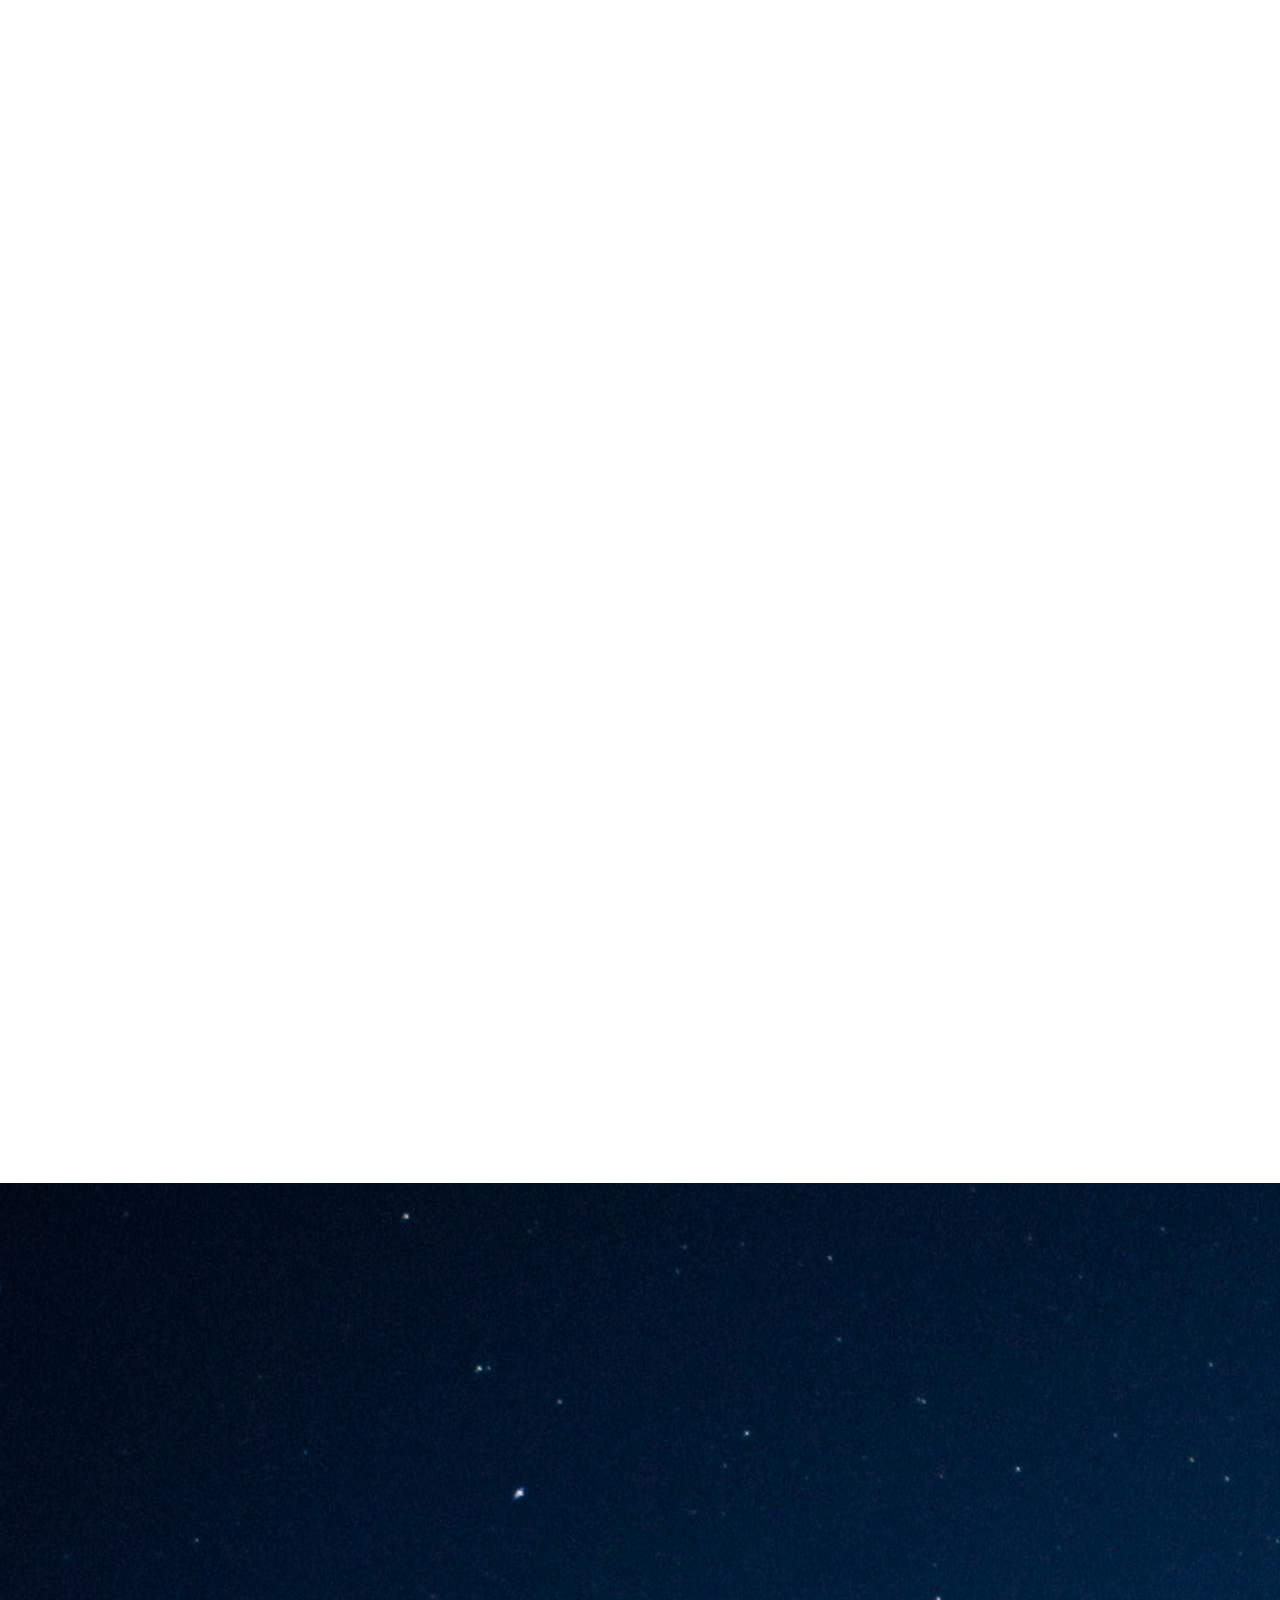
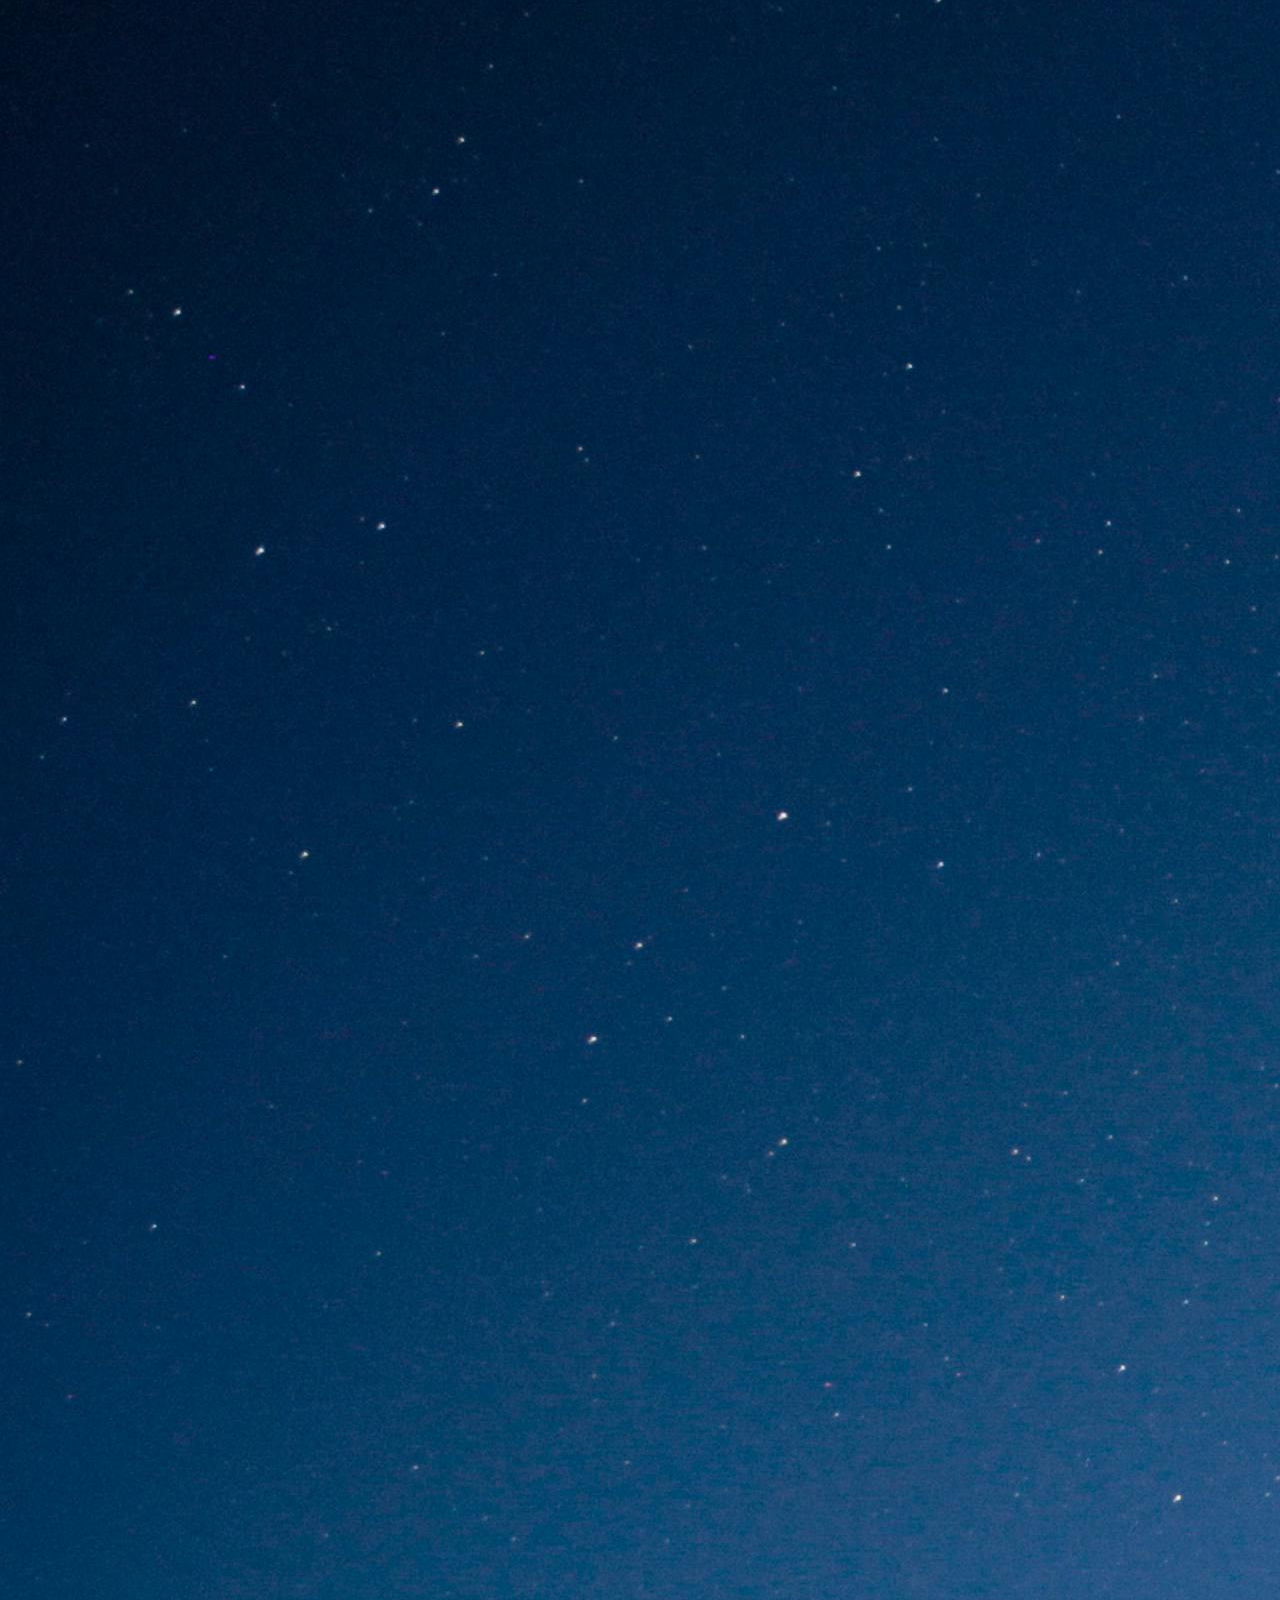
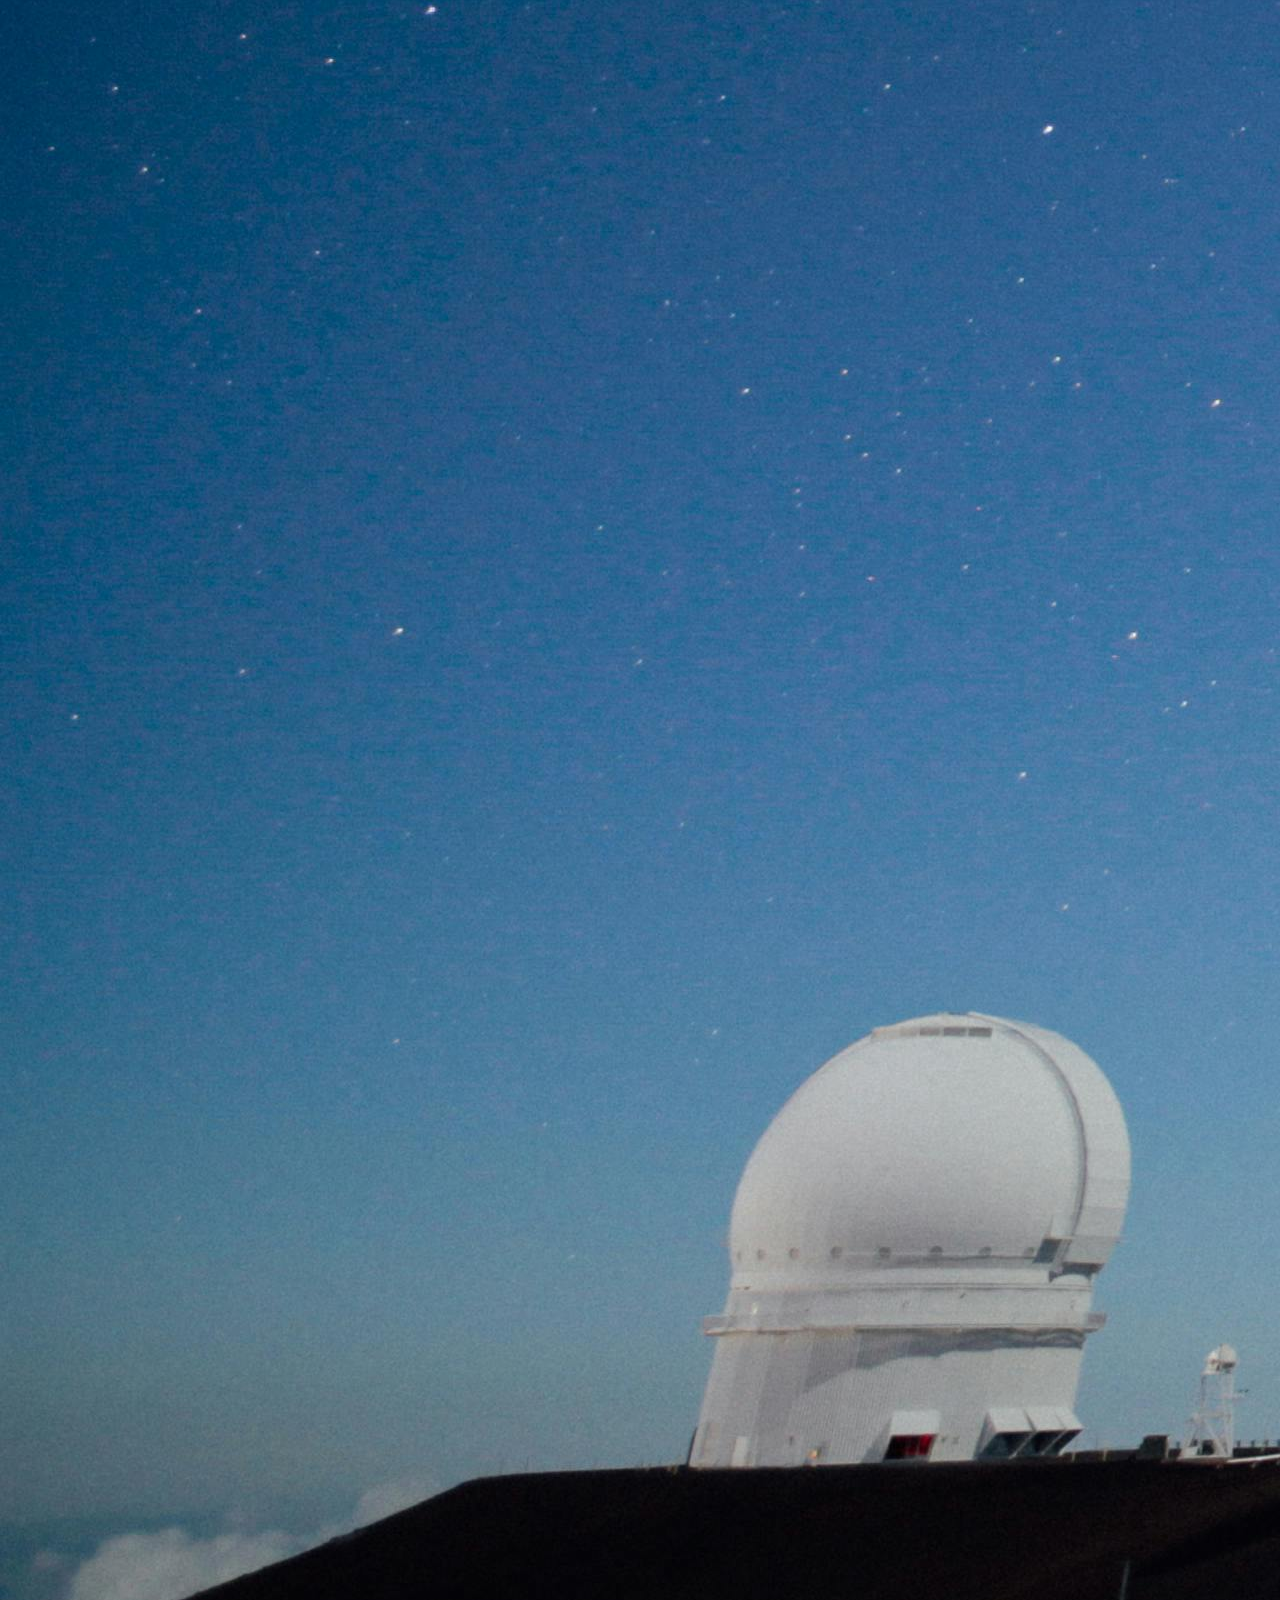
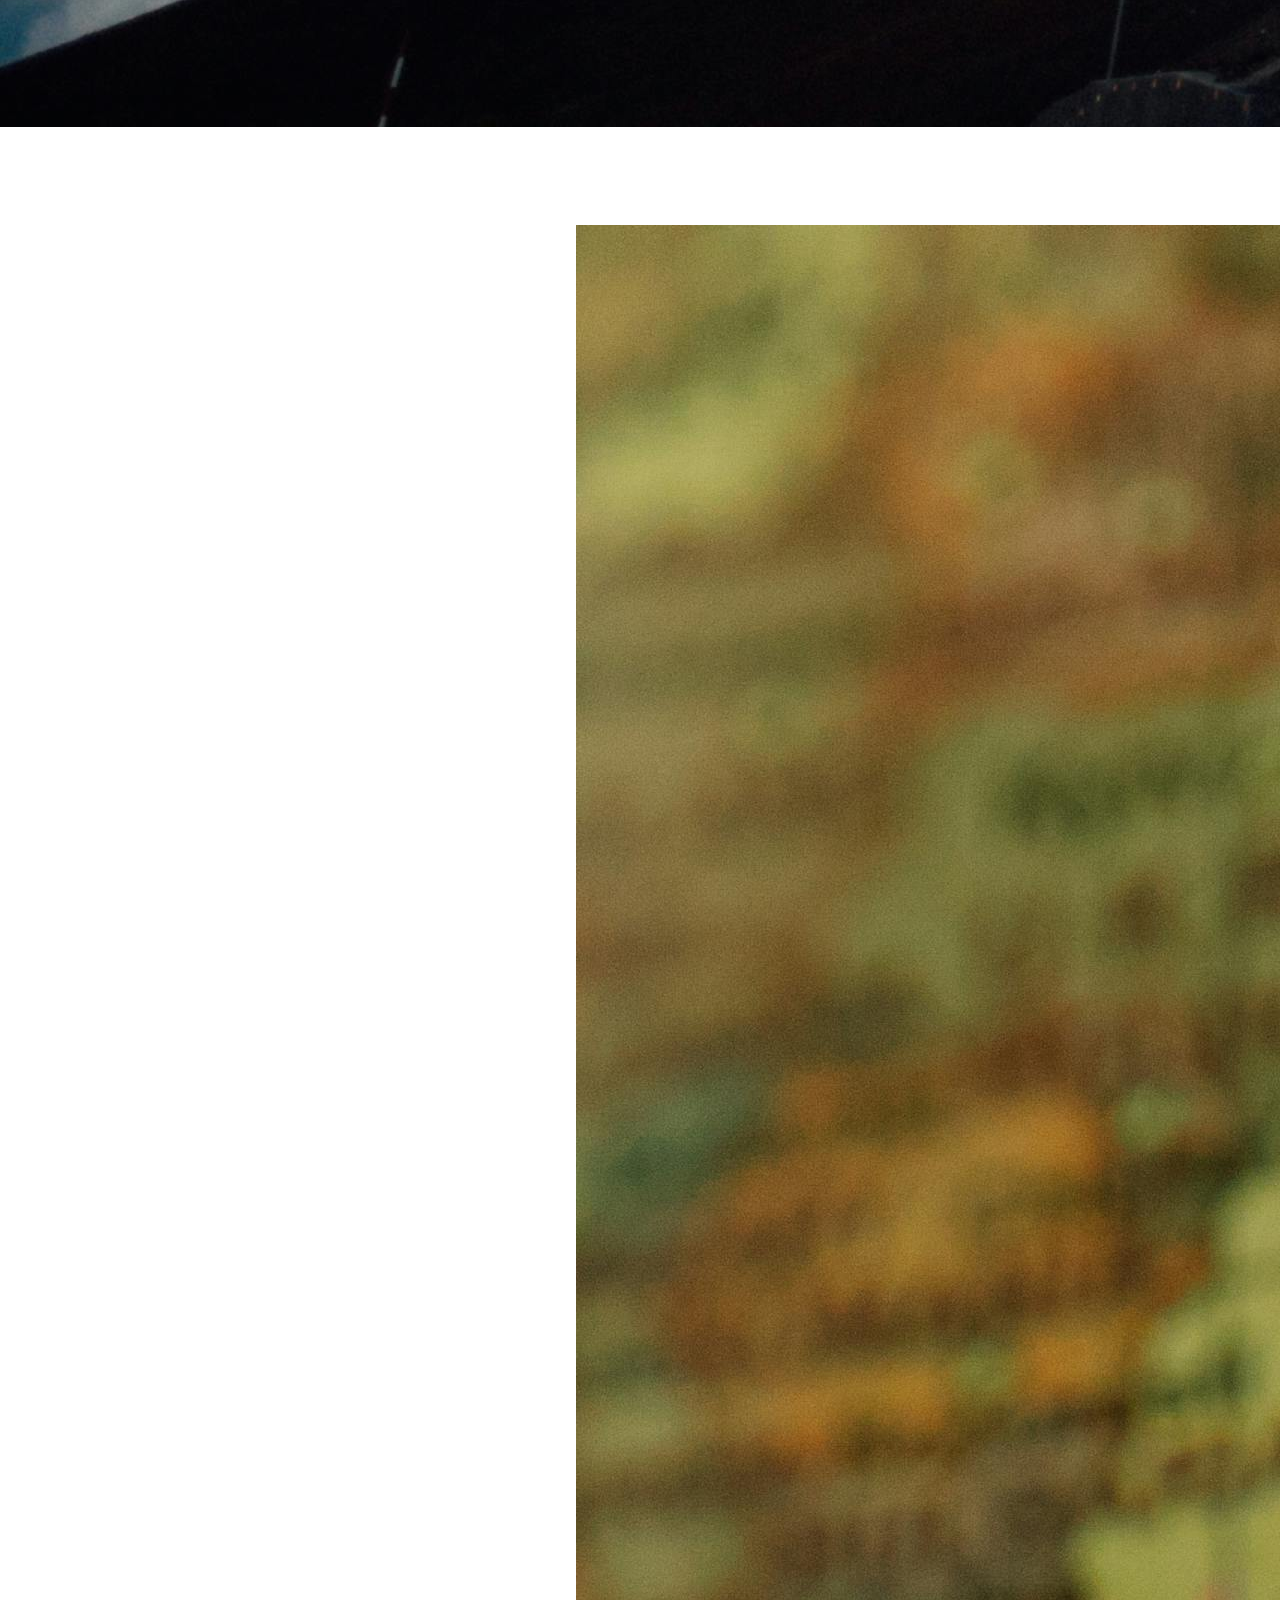
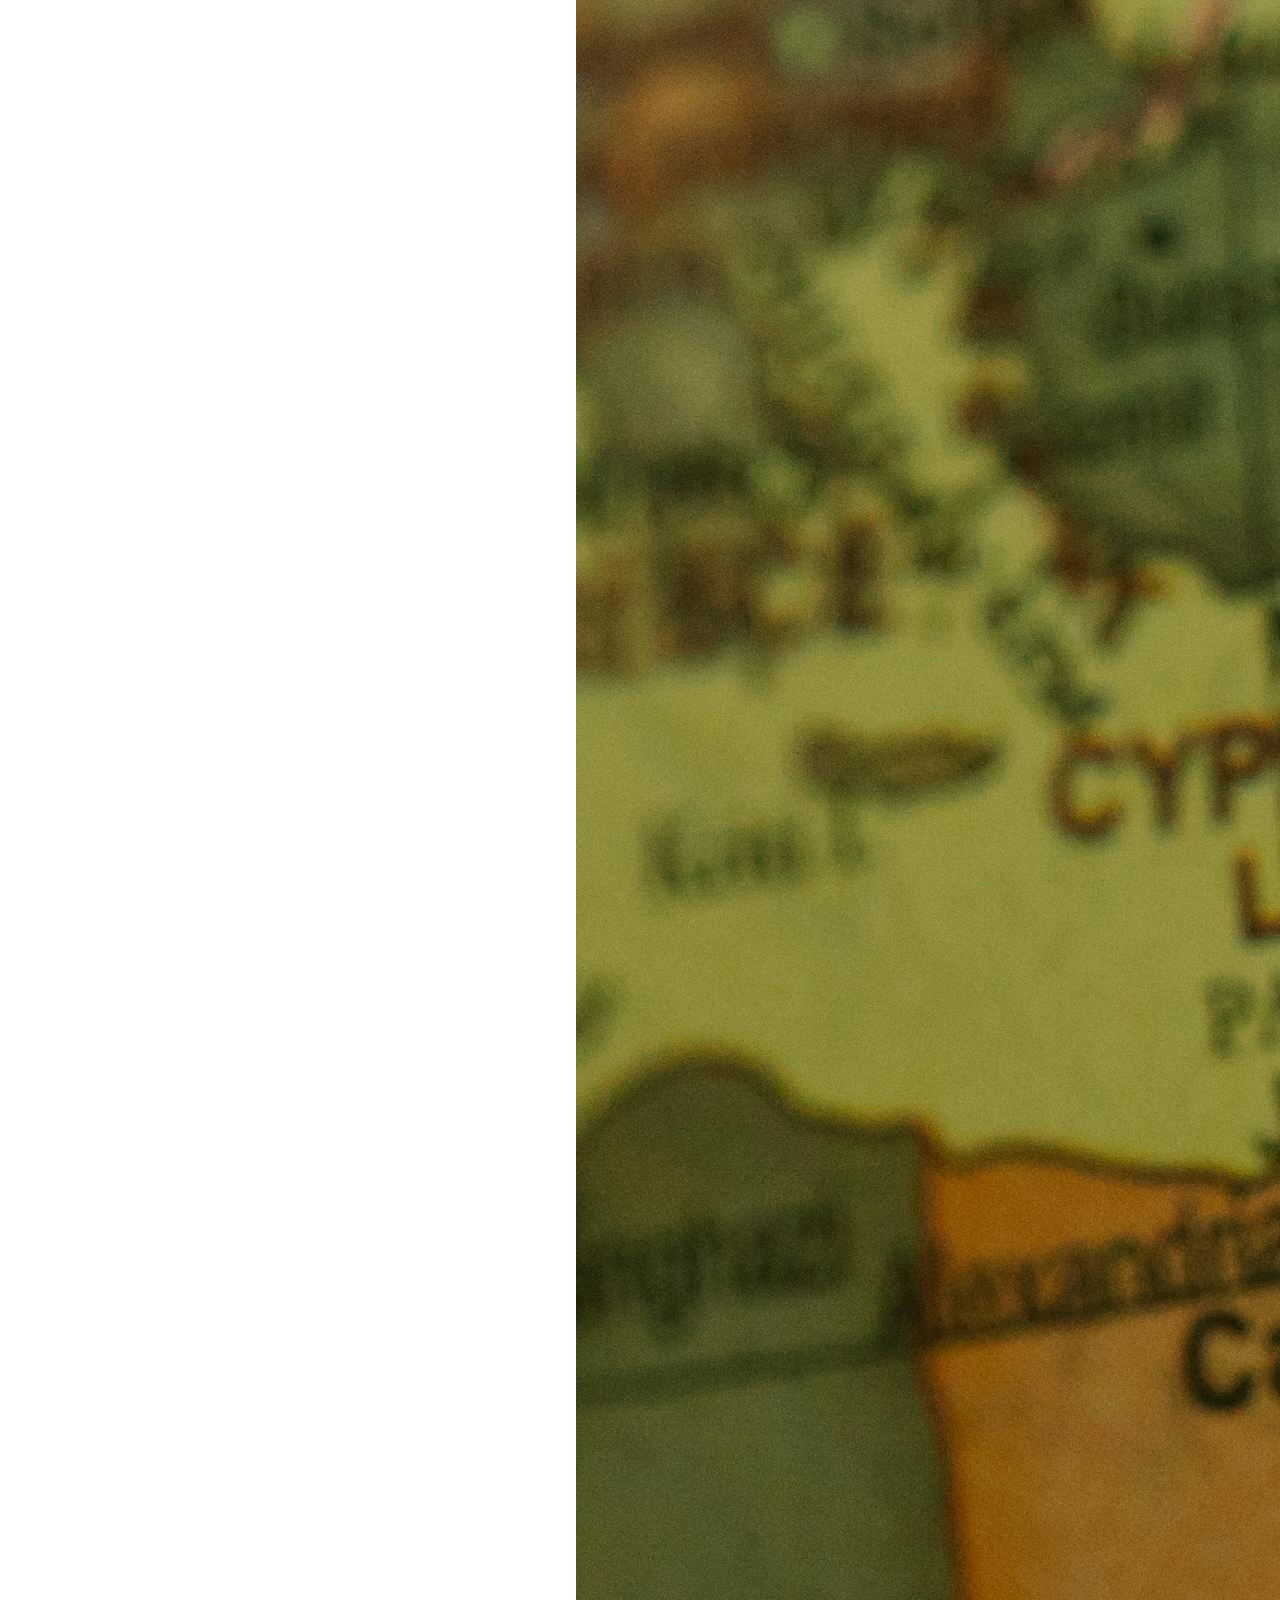
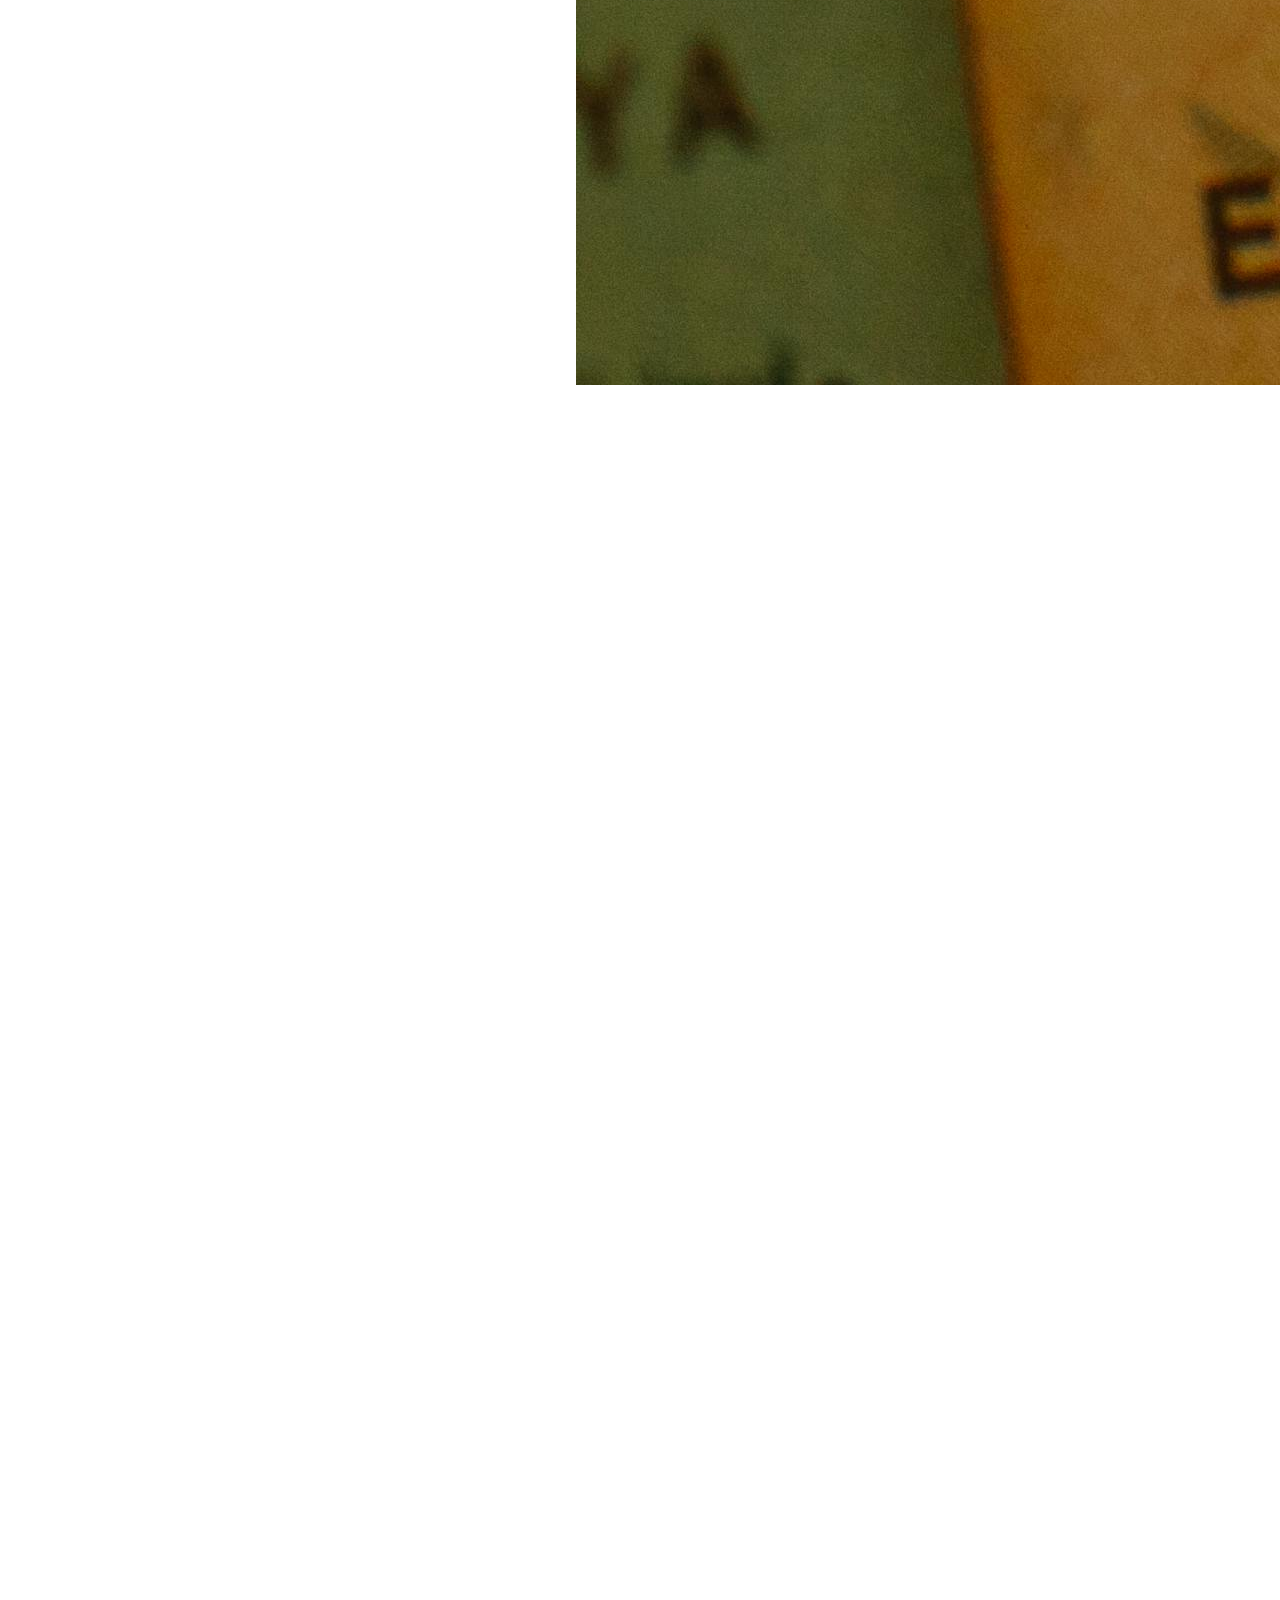
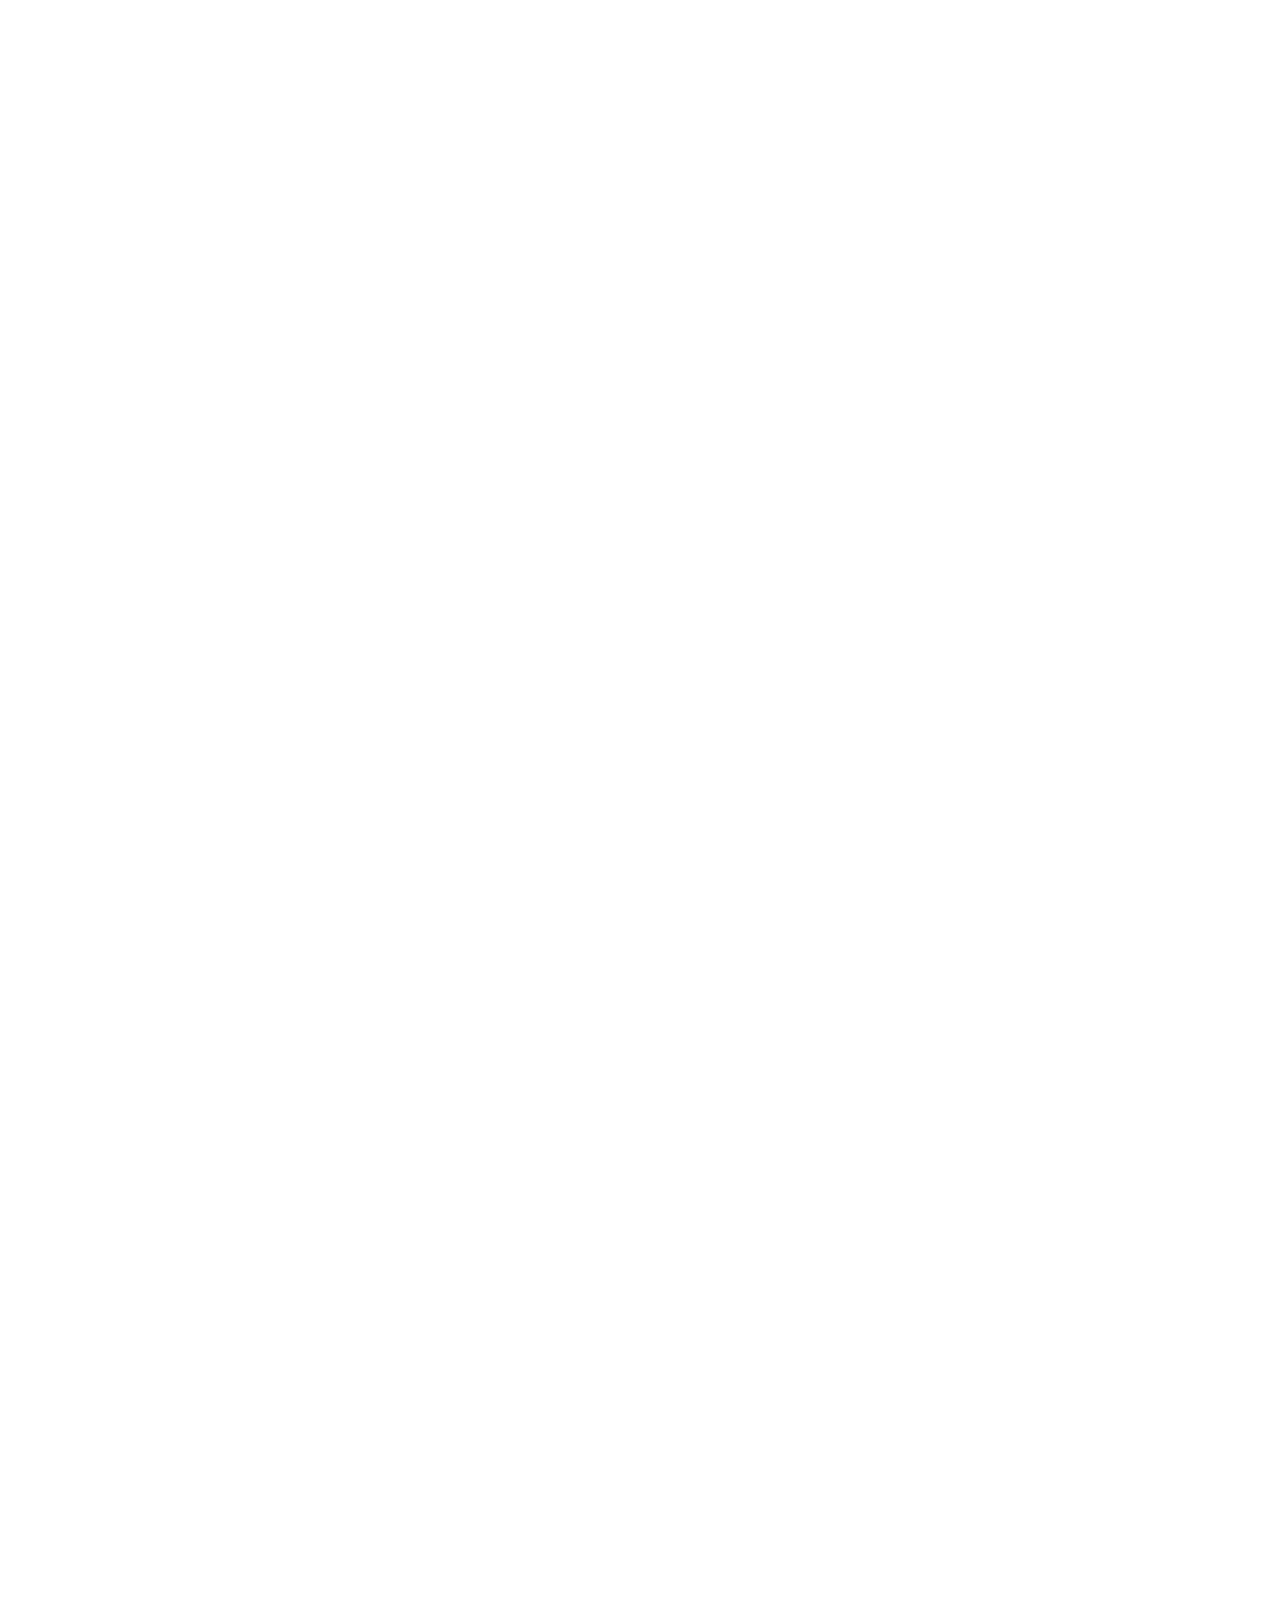
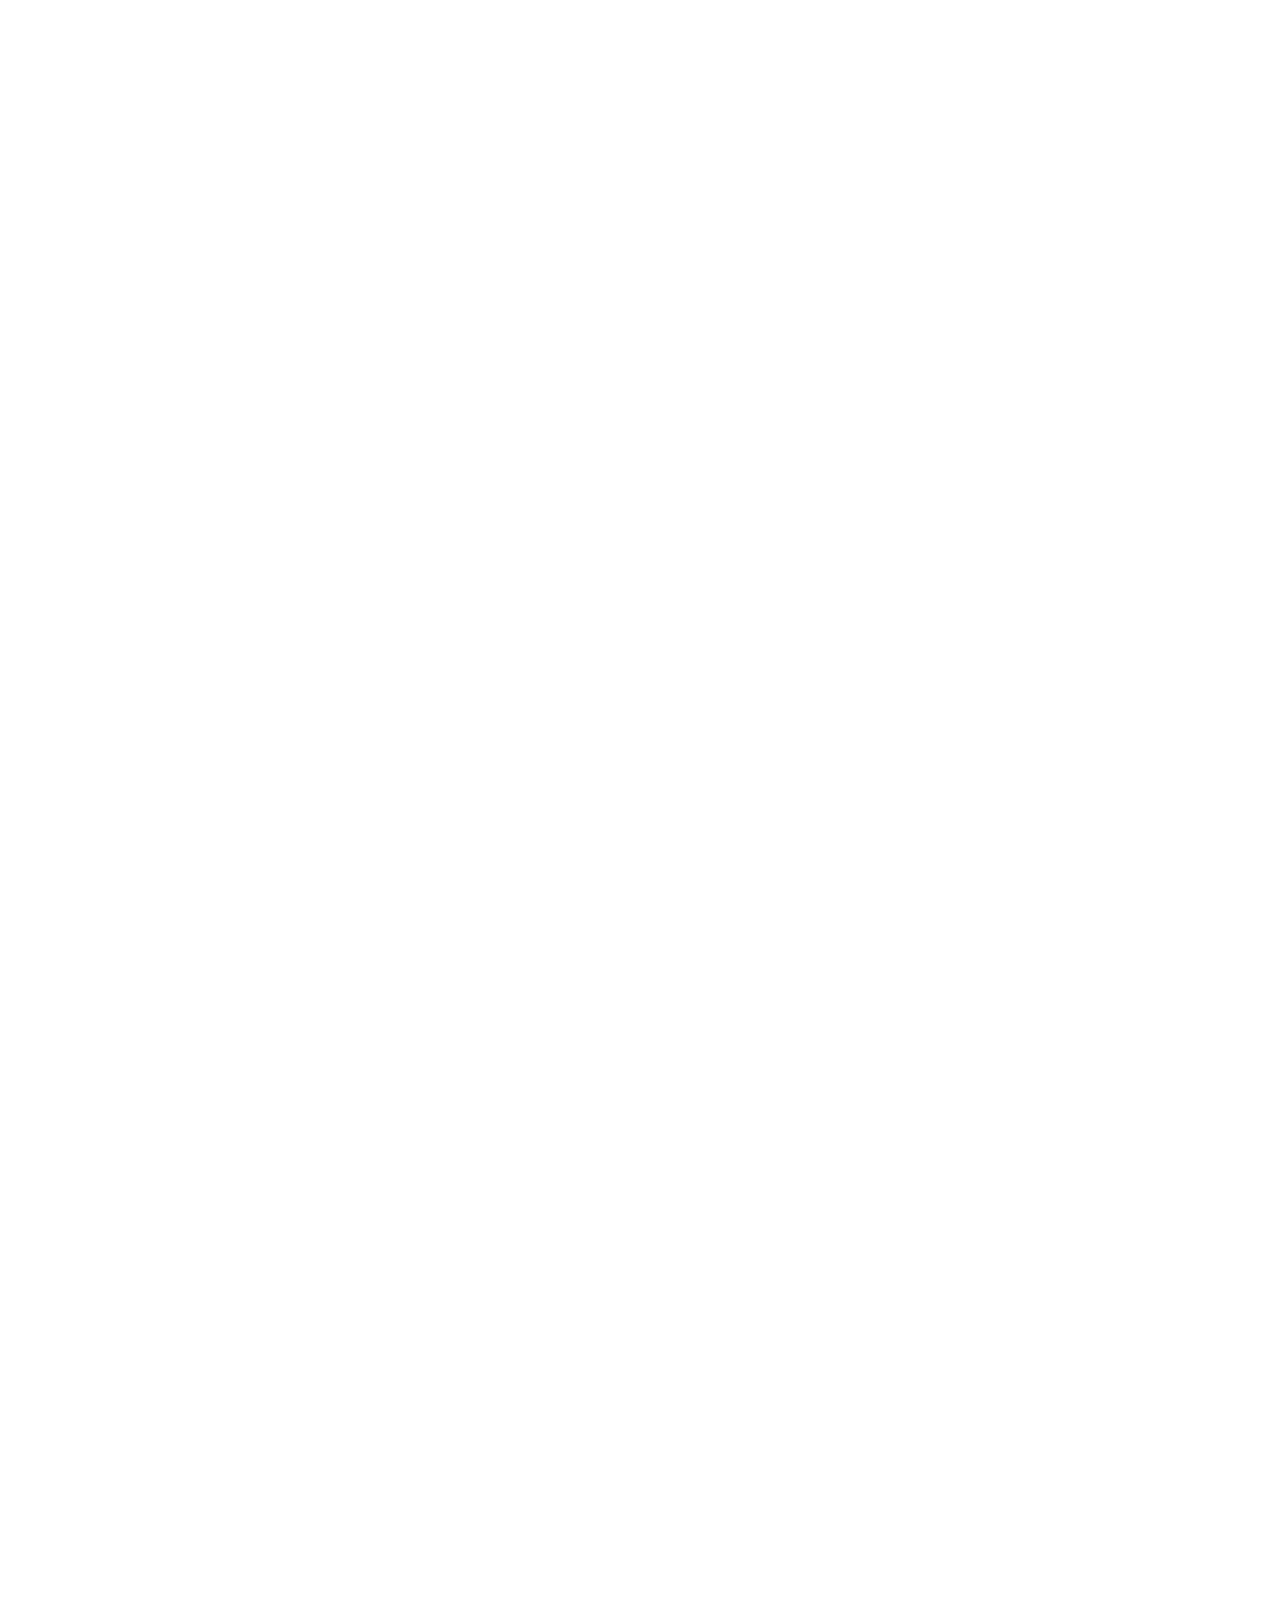
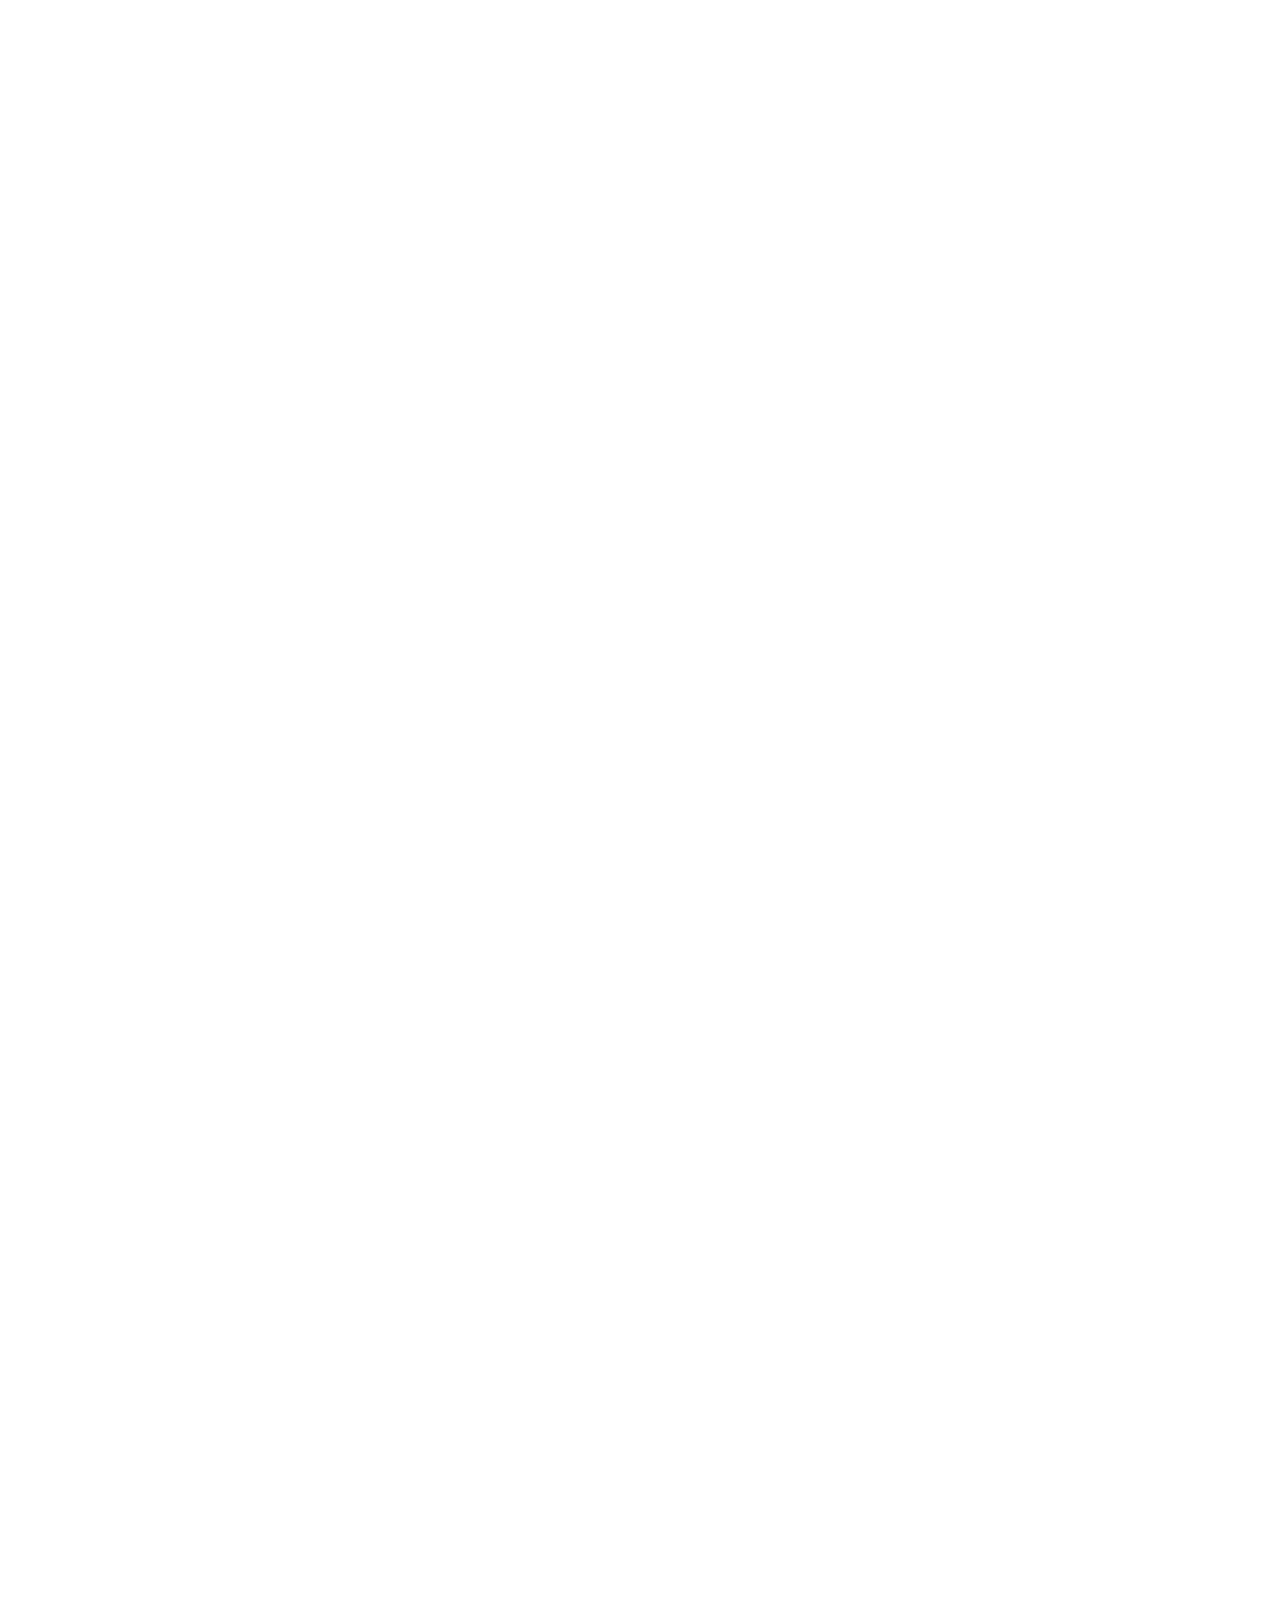
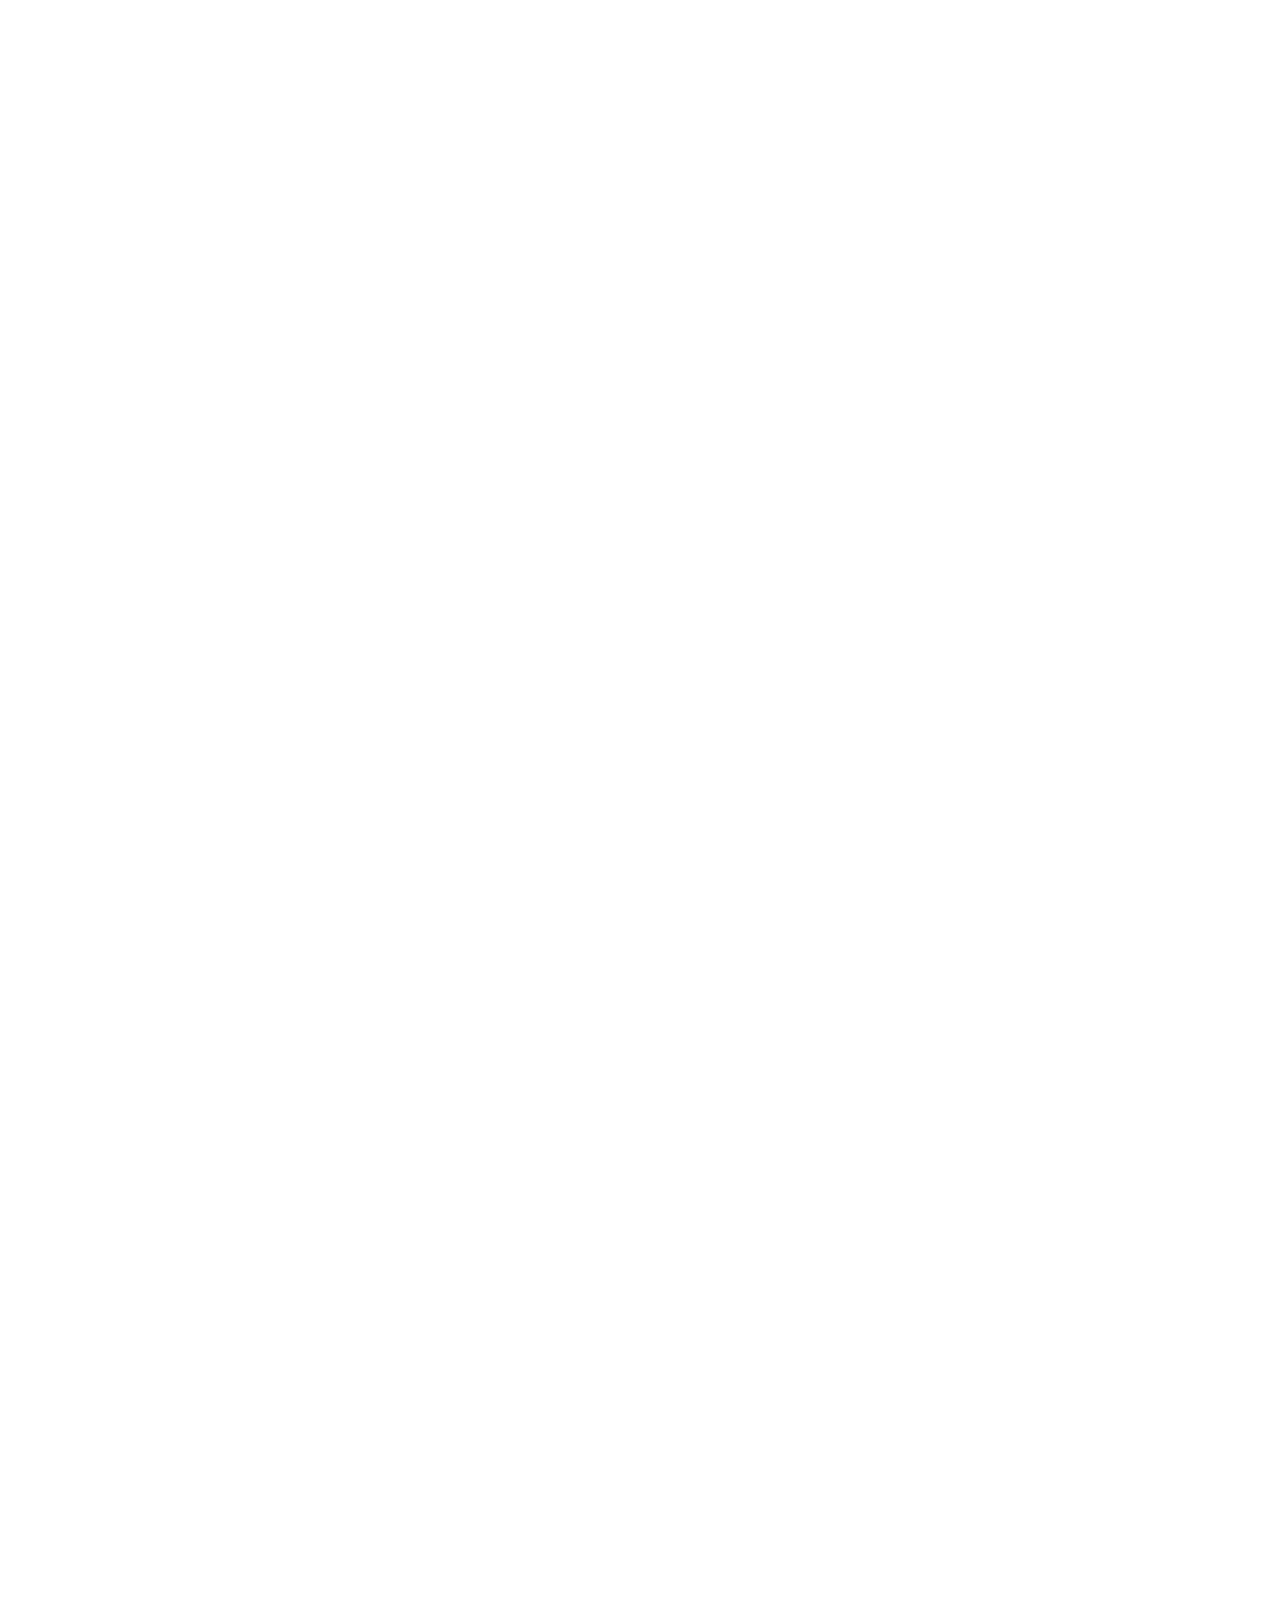
==== index.html @ 2257a415 "Update index.html" ====
<!DOCTYPE html>
<html lang="fa" dir="rtl">



<meta http-equiv="content-type" content="text/html;charset=UTF-8" />

<head>
    <meta name="apple-mobile-web-app-capable" content="yes">
    <meta name="viewport" content="width=device-width, initial-scale=1.0" />
    <meta http-equiv="Content-Type" content="text/html; charset=UTF-8" />
    <link rel="shortcut icon" href="img/roocket.ico">
    <link rel="manifest" href="manifest.json" />
    <meta name="theme-color" content="#3B82F6" />
    <meta name="msapplication-navbutton-color" content="#3B82F6" />
    <meta name="apple-mobile-web-app-capable" content="yse" />
    <meta name="apple-mobile-web-app-status-bar-style" content="black-translucent" />
    <meta name="csrf-token" content="" data-turbolinks-permanent>
    <script src="js/darkMode011c.js?id=9cb7b7a1b6a53589ab0118576cb6320f"></script>

    <link rel="alternate" type="application/rss+xml" href="feed/episodes" title="ویدیو‌های آموزشی | وبسایت راکت">
    <link rel="alternate" type="application/rss+xml" href="feed/articles" title="مقالات | وبسایت راکت">
    <link rel="alternate" type="application/rss+xml" href="https://roocket.ir/feed/podcasts"
        title="آموزش برنامه نویسی | راکت کست">
    <title>آموزش برنامه نویسی از صفر تا صد - راکت</title>
    <meta name="description"
        content="آموزش برنامه نویسی مبتدی و پیشرفته با راکت در قالب دوره های مختلف از اساتید مطرح و به نام در این حوزه از شما یک برنامه نویس حرفه ای میسازد.">
    <meta name="keywords"
        content="آموزش طراحی سایت,آموزش برنامه نویسی,طراحی وب,ساخت وب سایت,آموزش git,آموزش لاراول,آموزش php,آموزش react,آموزش پی اچ پی,آموزش laravel,آموزش جاوا اسکریپت,آموزش ساخت وب سایت,آموزش بوت استرپ,آموزش mvc,آموزش React Native,راکت">
    <link rel="canonical" href="https://roocket.ir/">
    <meta property="og:title" content="آموزش برنامه نویسی از صفر تا صد - راکت">
    <meta property="og:description"
        content="آموزش برنامه نویسی مبتدی و پیشرفته با راکت در قالب دوره های مختلف از اساتید مطرح و به نام در این حوزه از شما یک برنامه نویس حرفه ای میسازد.">
    <meta property="og:type" content="website">
    <meta property="og:url" content="https://roocket.ir">
    <meta property="og:site_name" content="وبسایت آموزشی راکت">
    <meta property="og:brand" content="راکت">
    <meta property="og:locale" content="fa">
    <meta property="og:image" content="https://roocket.ir/public/images/2020/7/30/roocket.jpg">

    <meta name="twitter:card" content="summary">
    <meta name="twitter:site" content="@roocketir">
    <meta name="twitter:title" content="آموزش برنامه نویسی از صفر تا صد - راکت">
    <meta name="twitter:description"
        content="آموزش برنامه نویسی مبتدی و پیشرفته با راکت در قالب دوره های مختلف از اساتید مطرح و به نام در این حوزه از شما یک برنامه نویس حرفه ای میسازد.">
    <meta name="twitter:image" content="https://roocket.ir/public/images/2020/7/30/roocket.jpg">
    <script
        type="application/ld+json">{"@context":"https://schema.org","@type":"WebPage","name":"آموزش برنامه نویسی از صفر تا صد - راکت","description":"آموزش برنامه نویسی مبتدی و پیشرفته با راکت در قالب دوره های مختلف از اساتید مطرح و به نام در این حوزه از شما یک برنامه نویس حرفه ای میسازد."}</script>
    <link rel="stylesheet" href="https://roocket.ir/css/app.css?id=dc4175ede3b89e75abd64cafda0a7228" />
    <style>
        [wire\:loading],
        [wire\:loading\.delay],
        [wire\:loading\.inline-block],
        [wire\:loading\.inline],
        [wire\:loading\.block],
        [wire\:loading\.flex],
        [wire\:loading\.table],
        [wire\:loading\.grid],
        [wire\:loading\.inline-flex] {
            display: none;
        }

        [wire\:loading\.delay\.shortest],
        [wire\:loading\.delay\.shorter],
        [wire\:loading\.delay\.short],
        [wire\:loading\.delay\.long],
        [wire\:loading\.delay\.longer],
        [wire\:loading\.delay\.longest] {
            display: none;
        }

        [wire\:offline] {
            display: none;
        }

        [wire\:dirty]:not(textarea):not(input):not(select) {
            display: none;
        }

        input:-webkit-autofill,
        select:-webkit-autofill,
        textarea:-webkit-autofill {
            animation-duration: 50000s;
            animation-name: livewireautofill;
        }

        @keyframes livewireautofill {
            from {}
        }
    </style>

    <!-- Google Tag Manager -->
    <script>(function (w, d, s, l, i) {
            w[l] = w[l] || []; w[l].push({
                'gtm.start':
                    new Date().getTime(), event: 'gtm.js'
            }); var f = d.getElementsByTagName(s)[0],
                j = d.createElement(s), dl = l != 'dataLayer' ? '&l=' + l : ''; j.async = true; j.src =
                    'https://www.googletagmanager.com/gtm.js?id=' + i + dl; f.parentNode.insertBefore(j, f);
        })(window, document, 'script', 'dataLayer', 'GTM-WF45ZDC');</script>
    <!-- End Google Tag Manager -->

    <script>
        !function (t, e, n) {
            t.yektanetAnalyticsObject = n, t[n] = t[n] || function () {
                t[n].q.push(arguments)
            }, t[n].q = t[n].q || [];
            var a = new Date, r = a.getFullYear().toString() + "0" + a.getMonth() + "0" + a.getDate() + "0" + a.getHours(),
                c = e.getElementsByTagName("script")[0], s = e.createElement("script");
            s.id = "ua-script-S2vkSVaP"; s.dataset.analyticsobject = n;
            s.async = 1; s.type = "text/javascript";
            s.src = "https://cdn.yektanet.com/rg_woebegone/scripts_v3/S2vkSVaP/rg.complete.js?v=" + r, c.parentNode.insertBefore(s, c)
        }(window, document, "yektanet");
    </script>
</head>

<body x-data='{bodyOverflow:false, overlayShow : false}' @body-overflow-active.window="bodyOverflow = true"
    @body-overflow-hide.window="bodyOverflow = false" class="font-iranyekanBakh dark:!bg-dark-890  "
    :class="{'overflow-hidden':bodyOverflow}" x-data x-ref="body">
    <!-- Google Tag Manager (noscript) -->
    <noscript><iframe src="https://www.googletagmanager.com/ns.html?id=GTM-WF45ZDC" height="0" width="0"
            style="display:none;visibility:hidden"></iframe></noscript>
    <!-- End Google Tag Manager (noscript) -->

    <div
        class="w-full h-screen absolute top-0 right-0 bg-gradient-to-t from-opacity-color-200 to-opacity-color-1 z-negative">
    </div>


    <div x-cloak x-show="overlayShow" @overlay-show.window="overlayShow = true"
        @overlay-hide.window="overlayShow = false"
        @click="overlayShow = false,bodyOverflow = false , $dispatch('menu-hide')"
        class="z-40 w-full  h-full fixed top-0 right-0 backdrop-filter blur-sm bg-opacity-60 bg-biscay-700"></div>

    <div class="z-0 overflow-hidden">
        <div wire:id="rHmCBzlmvjbCYAQLfBuY"
            wire:initial-data="{&quot;fingerprint&quot;:{&quot;id&quot;:&quot;rHmCBzlmvjbCYAQLfBuY&quot;,&quot;name&quot;:&quot;layouts.header.index&quot;,&quot;locale&quot;:&quot;fa&quot;,&quot;path&quot;:&quot;\/&quot;,&quot;method&quot;:&quot;GET&quot;,&quot;v&quot;:&quot;acj&quot;},&quot;effects&quot;:{&quot;listeners&quot;:[]},&quot;serverMemo&quot;:{&quot;children&quot;:{&quot;l2054071607-0&quot;:{&quot;id&quot;:&quot;IRHuBfanNZc6b1eFxYeT&quot;,&quot;tag&quot;:&quot;section&quot;},&quot;l2054071607-1&quot;:{&quot;id&quot;:&quot;kgaJA30jQtL7ql1iJzmh&quot;,&quot;tag&quot;:&quot;form&quot;}},&quot;errors&quot;:[],&quot;htmlHash&quot;:&quot;554579f1&quot;,&quot;data&quot;:{&quot;discount&quot;:{&quot;status&quot;:false,&quot;message&quot;:null}},&quot;dataMeta&quot;:[],&quot;checksum&quot;:&quot;ed8aedb12d959cd2b3e4642aa06944e5dfc72e332d269f88c597fccb3416bcc4&quot;}}">
            <!-- <section wire:id="IRHuBfanNZc6b1eFxYeT"
                wire:initial-data="{&quot;fingerprint&quot;:{&quot;id&quot;:&quot;IRHuBfanNZc6b1eFxYeT&quot;,&quot;name&quot;:&quot;layouts.header.message-box&quot;,&quot;locale&quot;:&quot;fa&quot;,&quot;path&quot;:&quot;\/&quot;,&quot;method&quot;:&quot;GET&quot;,&quot;v&quot;:&quot;acj&quot;},&quot;effects&quot;:{&quot;listeners&quot;:[]},&quot;serverMemo&quot;:{&quot;children&quot;:[],&quot;errors&quot;:[],&quot;htmlHash&quot;:&quot;d21b9f0e&quot;,&quot;data&quot;:{&quot;message&quot;:{&quot;status&quot;:false,&quot;style&quot;:&quot;bg-red-600 !text-white&quot;,&quot;message&quot;:&quot;\u062b\u0628\u062a \u0646\u0627\u0645 \u062f\u0631 \u06a9\u0645\u067e \u0622\u0645\u0648\u0632\u0634 \u062c\u0627\u0645\u0639 \u0648 \u0645\u0647\u0627\u0631\u062a \u0645\u062d\u0648\u0631 React \u0648 Next \u0622\u063a\u0627\u0632 \u0634\u062f! \u0638\u0631\u0641\u06cc\u062a \u0645\u062d\u062f\u0648\u062f!&quot;,&quot;moreLink_title&quot;:&quot;\u0645\u0634\u0627\u0647\u062f\u0647 \u0648 \u062b\u0628\u062a \u0646\u0627\u0645&quot;,&quot;moreLink_link&quot;:&quot;https:\/\/roocket.ir\/camps\/react-camp?ref=top-navbar&quot;,&quot;moreLink_status&quot;:true,&quot;expired_at&quot;:1708374599,&quot;expired_at_show_status&quot;:false}},&quot;dataMeta&quot;:[],&quot;checksum&quot;:&quot;92e44061b541c1183f0cb85a9d5c10f48aab4c6fac731a6b7bb5b7348021445e&quot;}}"
                class="mt-4">
                <div class="container ">




                    <div
                        class="flex items-center justify-between md:flex-row flex-col rounded-lg py-4 relative pl-5 lg:pr-7 pr-5 lg:mx-9 bg-red-600 !text-white  ">
                        <div class="flex items-center md:flex-row flex-col ">
                            <div>
                                <svg class="w-12 ml-2 text-white flex-shrink-0" viewBox="0 0 30 30" fill="none"
                                    xmlns="http://www.w3.org/2000/svg">
                                    <path
                                        d="M14.216 14.7457C14.5198 14.623 14.7893 14.4275 15 14.177C15.2107 14.4275 15.4802 14.623 15.784 14.7457C15.6104 15.0232 15.5075 15.3395 15.4845 15.6658C15.1666 15.5868 14.8334 15.5868 14.5155 15.6658C14.4925 15.3395 14.3896 15.0232 14.216 14.7457Z"
                                        fill="currentColor"></path>
                                    <path fill-rule="evenodd" clip-rule="evenodd"
                                        d="M8.05257 14.1818C8.19103 14.2114 8.35338 14.2114 8.67809 14.2114C9.11559 14.2114 9.47025 14.6459 9.47025 15.182C9.47025 15.718 9.11559 16.1525 8.67809 16.1525C8.35991 16.1525 8.20082 16.1525 8.06305 16.1818C7.54076 16.2931 7.11139 16.742 7.02417 17.268C7.00116 17.4068 7.00782 17.5509 7.02115 17.8392C7.06347 18.7548 7.15793 19.4091 7.36869 19.9744C7.79087 21.1068 8.40002 21.8161 9.32428 22.3333C10.1604 22.8012 11.3671 23 13.5164 23H16.4836C18.6329 23 19.8396 22.8012 20.6757 22.3333C21.6 21.8161 22.2091 21.1068 22.6313 19.9744C22.8421 19.4091 22.9365 18.7548 22.9789 17.8392C22.9922 17.551 22.9988 17.4068 22.9758 17.268C22.8886 16.742 22.4592 16.2931 21.937 16.1818C21.7992 16.1525 21.6401 16.1525 21.3219 16.1525C20.8844 16.1525 20.5297 15.718 20.5297 15.182C20.5297 14.6459 20.8844 14.2114 21.3219 14.2114C21.6466 14.2114 21.809 14.2114 21.9474 14.1818C22.4658 14.0708 22.8858 13.6385 22.9811 13.1178C23.0065 12.9787 23.0019 12.8268 22.9926 12.523C22.9587 11.4131 22.8689 10.6628 22.6313 10.0256C22.2091 8.89319 21.6 8.18391 20.6757 7.66667C19.8396 7.19875 18.6329 7 16.4836 7H13.5164C11.3671 7 10.1604 7.19875 9.32428 7.66667C8.40002 8.18391 7.79087 8.89319 7.36869 10.0256C7.13113 10.6628 7.04134 11.4131 7.0074 12.523C6.99811 12.8268 6.99347 12.9787 7.01892 13.1178C7.11424 13.6385 7.53416 14.0708 8.05257 14.1818ZM14.365 12.2847C14.5648 11.6705 15.4352 11.6705 15.6351 12.2847L15.8995 13.0973C15.9889 13.3719 16.2453 13.5579 16.5345 13.5579H17.3903C18.0371 13.5579 18.3061 14.3843 17.7828 14.7639L17.0905 15.2661C16.8564 15.4359 16.7585 15.7368 16.8479 16.0115L17.1123 16.824C17.3122 17.4383 16.6081 17.949 16.0848 17.5694L15.3925 17.0672C15.1585 16.8974 14.8415 16.8974 14.6075 17.0672L13.9152 17.5694C13.3919 17.949 12.6878 17.4383 12.8877 16.824L13.1521 16.0115C13.2415 15.7368 13.1436 15.4359 12.9095 15.2661L12.2172 14.7639C11.6939 14.3843 11.9629 13.5579 12.6097 13.5579H13.4655C13.7547 13.5579 14.0111 13.3719 14.1005 13.0973L14.365 12.2847Z"
                                        fill="currentColor"></path>
                                </svg>
                            </div>
                            <div class="flex items-center sm:flex-row flex-col mb-4 md:mb-0">
                                <p
                                    class="font-medium sm:text-right text-center lg:text-lg text-15 lg:ml-4 ml-2 sm:mb-0 sm:mt-0 mt-2 mb-2">
                                    ثبت نام در کمپ آموزش جامع و مهارت محور React و Next آغاز شد! ظرفیت محدود!</p>
                                <a href="https://roocket.ir/camps/react-camp?ref=top-navbar"
                                    class="flex mb-4 sm:mb-0 items-center transform hover:bg-gray-100 bg-white transition duration-200 text-gray-700 rounded-lg py-0.5 px-2">
                                    <span class="ml-1 font-semibold text-base">مشاهده و ثبت نام</span>
                                    <svg width="24" height="24" viewBox="0 0 24 24" fill="none"
                                        xmlns="http://www.w3.org/2000/svg">
                                        <path fill="currentColor" opacity="0.4"
                                            d="M15.7975 10.8097L19.4967 10.4825C20.3269 10.4825 21 11.1622 21 12.0004C21 12.8387 20.3269 13.5183 19.4967 13.5183L15.7975 13.1912C15.1463 13.1912 14.6183 12.6581 14.6183 12.0004C14.6183 11.3417 15.1463 10.8097 15.7975 10.8097Z" />
                                        <path fill="currentColor"
                                            d="M3.37522 10.8698C3.43303 10.8115 3.64903 10.5647 3.85194 10.3598C5.03556 9.07656 8.12607 6.97815 9.74278 6.33596C9.98823 6.23352 10.6089 6.01542 10.9417 6C11.2591 6 11.5624 6.0738 11.8515 6.2192C12.2126 6.42299 12.5006 6.74463 12.6598 7.12355C12.7613 7.38572 12.9206 8.17331 12.9206 8.18763C13.0787 9.04792 13.1649 10.4469 13.1649 11.9934C13.1649 13.465 13.0787 14.8067 12.9489 15.6813C12.9347 15.6967 12.7755 16.6738 12.602 17.0086C12.2846 17.6211 11.6638 18 10.9995 18H10.9417C10.5086 17.9857 9.59878 17.6057 9.59878 17.5924C8.06825 16.9502 5.05083 14.9532 3.83776 13.6258C3.83776 13.6258 3.49522 13.2844 3.34685 13.0718C3.11558 12.7656 2.99995 12.3866 2.99995 12.0077C2.99995 11.5847 3.12977 11.1915 3.37522 10.8698Z" />
                                    </svg>
                                </a>
                            </div>
                        </div>

                    </div>
                </div>
            </section> -->

            <!-- Livewire Component wire-end:IRHuBfanNZc6b1eFxYeT -->
            <header class="pt-4" x-data="{ menuSate : false }" @menu-active.window="menuSate = true"
                @menu-hide.window="menuSate = false">
                <div class="container">
                    <div
                        class="flex items-center justify-between bg-white dark:bg-dark-890 sm:px-11 sm:py-9 p-5 rounded-2xl shadow-headerSecOne relative">
                        <div class="lg:hidden"
                            @click="$dispatch('body-overflow-active') , $dispatch('overlay-show') , $dispatch('menu-active')">
                            <svg width="24" class="text-biscay-700 dark:text-white" height="18" viewBox="0 0 24 18"
                                fill="none" xmlns="http://www.w3.org/2000/svg">
                                <path d="M2 2.5H21.5M2 9H21.5M2 15.5H21.5" stroke="currentColor" stroke-width="3.65625"
                                    stroke-linecap="round" stroke-linejoin="round" />
                            </svg>
                        </div>
                        <div>
                            <a href="https://roocket.ir/" class="">
                                <svg class="hidden sm:dark:inline-block" width="203" height="46" viewBox="0 0 203 46"
                                    fill="none" xmlns="http://www.w3.org/2000/svg">
                                    <path
                                        d="M56.7434 30.6068L50.6089 24.5795H42.3797V30.6068H38.7888V9.56836H54.125C57.6037 9.56836 60.5587 13.0179 60.5587 17.074C60.5587 20.3719 58.5388 23.4044 55.7708 24.3142L55.4716 24.4279L61.7183 30.6447H56.7434V30.6068ZM42.3797 20.5235H53.9754C55.5838 20.5235 57.0052 18.8935 57.0052 17.036C57.0052 15.1407 55.6212 13.5865 53.9754 13.5865H42.3797V20.5235Z"
                                        fill="white" />
                                    <path
                                        d="M75.448 31.0177C68.0418 31.0177 63.7776 27.227 63.7776 20.5933V19.5319C63.7776 12.8981 68.0418 9.10742 75.448 9.10742C82.8542 9.10742 87.1184 12.8981 87.1184 19.5319V20.5933C87.1184 27.227 82.8542 31.0177 75.448 31.0177ZM75.448 13.3909C71.2586 13.3909 67.3685 14.1491 67.3685 19.6456V20.5174C67.3685 26.014 71.2586 26.7721 75.448 26.7721C79.4504 26.7721 83.5649 26.014 83.5649 20.5174V19.6456C83.5649 14.1112 79.4504 13.3909 75.448 13.3909Z"
                                        fill="white" />
                                    <path
                                        d="M101.743 31.0177C94.3364 31.0177 90.0723 27.227 90.0723 20.5933V19.5319C90.0723 12.8981 94.3364 9.10742 101.743 9.10742C109.149 9.10742 113.413 12.8981 113.413 19.5319V20.5933C113.413 27.227 109.186 31.0177 101.743 31.0177ZM101.743 13.3909C97.5533 13.3909 93.6632 14.1491 93.6632 19.6456V20.5174C93.6632 26.014 97.5533 26.7721 101.743 26.7721C105.745 26.7721 109.86 26.014 109.86 20.5174V19.6456C109.86 14.1112 105.782 13.3909 101.743 13.3909Z"
                                        fill="white" />
                                    <path
                                        d="M191.441 30.6068V13.8139H183.511V9.56836H202.962V13.8139H195.032V30.6068H191.441Z"
                                        fill="white" />
                                    <path
                                        d="M128.003 30.944C124.524 30.944 116.445 29.9205 116.445 20.5954V19.4961C116.445 10.171 124.524 9.14746 128.003 9.14746C133.352 9.14746 135.372 10.2468 135.746 10.5121V14.0375C134.885 13.7342 131.893 12.7865 128.003 12.7865C122.916 12.7865 120.223 15.1368 120.223 19.6098V20.5196C120.223 24.9926 122.916 27.3428 128.003 27.3428C131.893 27.3428 134.885 26.3952 135.746 26.0919V29.6173C135.372 29.8447 133.352 30.944 128.003 30.944Z"
                                        fill="white" />
                                    <path
                                        d="M153.475 30.4963L142.964 20.6405V30.4963H139.187V9.64746H142.964V19.6928L153.251 9.64746L159.348 9.64746L148.239 20.0719L159.984 30.4963H153.475Z"
                                        fill="white" />
                                    <path
                                        d="M162.152 30.4963V9.64746H180.593V13.2107H165.93V18.3661H179.508V21.7398H165.93V26.8952H180.593V30.4963H162.152Z"
                                        fill="white" />
                                    <path
                                        d="M200.232 5.17373H199.259V7.44816H199.035V5.17373H198.025V4.94629H200.269V5.17373H200.232Z"
                                        fill="white" />
                                    <path
                                        d="M202.738 4.94629H203V7.44816H202.776V5.74234C202.776 5.70443 202.776 5.59071 202.776 5.36327C202.551 5.85606 202.289 6.38676 201.953 6.95537H201.728C201.392 6.42467 201.092 5.89397 200.868 5.36327C200.868 5.43908 200.868 5.59071 200.868 5.74234V7.44816H200.644V4.94629H200.905C201.13 5.47699 201.429 6.0835 201.803 6.72792C202.215 6.0835 202.514 5.47699 202.738 4.94629Z"
                                        fill="white" />
                                    <path
                                        d="M14.4049 45.0127L9.16821 37.2796L14.4049 31.9727L19.6042 37.2796L14.4049 45.0127Z"
                                        fill="#FF8429" />
                                    <path
                                        d="M28.802 15.5175L28.802 33.0306L21.6202 27.4961C21.6202 27.4961 22.4057 20.6729 22.5553 15.4796C22.6301 12.9019 20.2736 10.7412 14.401 7.82237C8.56579 10.7791 6.20926 12.9398 6.28407 15.5175C6.39629 20.6729 7.2192 27.534 7.2192 27.534L0 33.0306L0 15.5175C0 12.4091 1.30918 9.604 3.85274 7.21586C5.64819 5.51004 8.11693 3.91795 11.8949 2.0605L14.4384 0.80957L16.982 2.0605C20.7225 3.91795 23.2286 5.51004 25.0241 7.21586C27.5302 9.604 28.802 12.4091 28.802 15.5175Z"
                                        fill="#E81C4D" />
                                </svg>
                                <svg class="md:w-52 sm:w-40 w-24 sm:inline-block dark:hidden hidden" width="220"
                                    version="1.1" id="Layer_1" xmlns="http://www.w3.org/2000/svg"
                                    xmlns:xlink="http://www.w3.org/1999/xlink" x="0px" y="0px" viewBox="0 0 578 128"
                                    style="enable-background: new 0 0 578 128" xml:space="preserve">
                                    <style type="text/css">
                                        .st0 {
                                            fill: #ffffff;
                                        }

                                        .st1 {
                                            fill: #ff9900;
                                        }

                                        .st2 {
                                            fill: #ff3333;
                                        }

                                        .st3 {
                                            fill: #637789;
                                        }
                                    </style>
                                    <g>
                                        <g>
                                            <g>
                                                <polygon class="st1"
                                                    points="46.3,124.7 31.8,103.4 46.3,88.9 60.9,103.4 			"></polygon>
                                                <path class="st2" d="M86.5,43.7v48l-20-15.1c0,0,2.2-18.7,2.6-32.9c0.2-7-6.4-13-22.6-21c-16.3,8.1-22.8,14-22.6,21
                    c0.4,14.2,2.6,32.9,2.6,32.9l-20,15.1v-48c0-8.5,3.6-16.2,10.7-22.8c5-4.7,11.9-9,22.3-14.1l7-3.5l7,3.5
                    c10.4,5.1,17.3,9.5,22.3,14.1C82.9,27.5,86.5,35.2,86.5,43.7z"></path>
                                            </g>
                                            <path class="st3" d="M163.7,86.1l-17-16.5h-21.5v16.5h-12V26.4h43.7c10.3,0,18.9,9.9,18.9,21.6c0,9.2-5.5,17.7-13.2,20.5
                l17.9,17.6H163.7z M156.4,56.5c3.9,0,7.4-4,7.4-8.5c0-4.6-3.4-8.5-7.4-8.5h-31.2v16.9H156.4z"></path>
                                            <path class="st3" d="M216.1,87.4c-21.3,0-33.5-10.8-33.5-29.6v-2.9c0-18.8,12.2-29.7,33.5-29.7c21.3,0,33.5,10.8,33.5,29.7v2.9
                C249.6,76.6,237.4,87.4,216.1,87.4z M216.1,39c-12.9,0-21.4,2.7-21.4,16.1v2.4c0,13.3,8.6,16.1,21.4,16.1
                c11.2,0,21.5-1.9,21.5-16.1V55C237.6,40.9,227.3,39,216.1,39z"></path>
                                            <path class="st3" d="M289.2,87.4c-21.3,0-33.5-10.8-33.5-29.6v-2.9c0-18.8,12.2-29.7,33.5-29.7c21.3,0,33.5,10.8,33.5,29.7v2.9
                C322.7,76.6,310.5,87.4,289.2,87.4z M289.2,39c-12.9,0-21.4,2.7-21.4,16.1v2.4c0,13.3,8.6,16.1,21.4,16.1
                c11.2,0,21.5-1.9,21.5-16.1V55C310.8,40.9,300.4,39,289.2,39z"></path>
                                            <polygon class="st3"
                                                points="537.5,86.1 537.5,40.1 515.4,40.1 515.4,26.4 571.6,26.4 571.6,40.1 549.5,40.1 549.5,86.1 		">
                                            </polygon>
                                            <path class="st3" d="M362.2,87.1c-10,0-33.2-2.9-33.2-29.4v-3c0-26.5,23.2-29.4,33.2-29.4c14.9,0,20.7,3,22.1,3.9l0.5,0.3v11.7
                l-1.4-0.5c-2.3-0.8-10.4-3.4-21.2-3.4c-13.7,0-20.6,5.9-20.6,17.6v2.5c0,11.7,6.9,17.6,20.6,17.6c10.7,0,18.9-2.6,21.2-3.4
                l1.4-0.5v11.7l-0.5,0.3C382.9,84.1,377.1,87.1,362.2,87.1z"></path>
                                            <polygon class="st3" points="432.6,85.8 404.9,60.2 404.9,85.8 392.3,85.8 392.3,26.6 404.9,26.6 404.9,52.8 432,26.6 450.4,26.6 
                420,56.2 452.3,85.8 		"></polygon>
                                            <polygon class="st3" points="456,85.8 456,26.6 509.3,26.6 509.3,38.5 468.6,38.5 468.6,50.5 506.3,50.5 506.3,61.9 468.6,61.9 
                468.6,73.9 509.3,73.9 509.3,85.8 		"></polygon>
                                        </g>
                                    </g>
                                </svg> <svg class="sm:hidden inline-block sm:ml-0 -ml-6" width="29" height="43"
                                    viewBox="0 0 29 43" fill="none" xmlns="http://www.w3.org/2000/svg">
                                    <path
                                        d="M14.0969 42.9998L8.96094 35.4553L14.0969 30.3193L19.2682 35.4553L14.0969 42.9998Z"
                                        fill="#FF9900" />
                                    <path
                                        d="M28.3362 14.3098V31.3115L21.2521 25.963C21.2521 25.963 22.0314 19.3394 22.1731 14.3098C22.2439 11.8304 19.9062 9.70514 14.1681 6.87152C8.39459 9.74056 6.09228 11.8304 6.16312 14.3098C6.3048 19.3394 7.08404 25.963 7.08404 25.963L0 31.3115V14.3098C0 11.299 1.27513 8.57169 3.78996 6.23396C5.56097 4.56921 8.00497 3.04614 11.6887 1.23971L14.1681 0L16.6475 1.23971C20.3312 3.04614 22.7752 4.60463 24.5462 6.23396C27.061 8.57169 28.3362 11.299 28.3362 14.3098Z"
                                        fill="#FF3333" />
                                </svg> </a>
                        </div>
                        <form wire:id="kgaJA30jQtL7ql1iJzmh"
                            wire:initial-data="{&quot;fingerprint&quot;:{&quot;id&quot;:&quot;kgaJA30jQtL7ql1iJzmh&quot;,&quot;name&quot;:&quot;layouts.header.search&quot;,&quot;locale&quot;:&quot;fa&quot;,&quot;path&quot;:&quot;\/&quot;,&quot;method&quot;:&quot;GET&quot;,&quot;v&quot;:&quot;acj&quot;},&quot;effects&quot;:{&quot;listeners&quot;:[]},&quot;serverMemo&quot;:{&quot;children&quot;:[],&quot;errors&quot;:[],&quot;htmlHash&quot;:&quot;8a7a7414&quot;,&quot;data&quot;:{&quot;keyword&quot;:&quot;&quot;},&quot;dataMeta&quot;:[],&quot;checksum&quot;:&quot;720e1ea1a64ce169f522c40806bd45b01d2947caf8f26f2b3d2e8068ecdecb76&quot;}}"
                            action="https://roocket.ir/search"
                            x-data="{ searchBox : true , keyword : window.Livewire.find('kgaJA30jQtL7ql1iJzmh').entangle('keyword') }"
                            class="items-center relative w-6/12 mx-auto lg:flex hidden"
                            @click.away="keyword = '' , searchBox = false" :class="searchBox ? 'z-50' : ''">
                            <input x-data @click="searchBox = true ,  $dispatch('overlay-show')" name="search"
                                wire:keyup.debounce.800ms="setKeyword($event.target.value)" type="text"
                                placeholder="دنبال چی میگردی ؟"
                                class="w-full py-4 bg-gray-210 rounded-xl pr-12  dark:text-white dark:bg-dark-920 placeholder-dark-550 dark:placeholder-white text-xs border-none" />
                            <button type="submit" class="absolute right-5">
                                <svg class="text-dark-550 dark:text-white" width="16" height="17" viewBox="0 0 16 17"
                                    fill="none" xmlns="http://www.w3.org/2000/svg">
                                    <circle cx="7.82495" cy="7.82492" r="6.74142" stroke="currentColor"
                                        stroke-width="1.5" stroke-linecap="round" stroke-linejoin="round" />
                                    <path d="M12.5137 12.8638L15.1568 15.4999" stroke="currentColor" stroke-width="1.5"
                                        stroke-linecap="round" stroke-linejoin="round" />
                                </svg>
                            </button>
                            <div class="absolute left-5" wire:loading wire:target="setKeyword">
                                <svg class="w-5" version="1.1" xmlns="http://www.w3.org/2000/svg"
                                    xmlns:xlink="http://www.w3.org/1999/xlink" viewBox="25 25 50 50">

                                    <circle class="stroke-current text-gray-300 text-opacity-30" cx="50" cy="50" r="20"
                                        fill="none" stroke-width="8" stroke-linecap="round" stroke-dashoffset="0"
                                        stroke-dasharray="200, 300">

                                    </circle>
                                    <circle class="stroke-current text-gray-300" cx="50" cy="50" r="20" fill="none"
                                        stroke-width="8" stroke-linecap="round" stroke-dashoffset="0"
                                        stroke-dasharray="100, 200">
                                        <animateTransform attributeName="transform" attributeType="XML" type="rotate"
                                            from="0 50 50" to="360 50 50" dur="2.5s" repeatCount="indefinite">
                                        </animateTransform>
                                        <animate attributeName="stroke-dashoffset" values="0;-30;-124" dur="1.25s"
                                            repeatCount="indefinite"></animate>
                                        <animate attributeName="stroke-dasharray" values="0,200;110,200;110,200"
                                            dur="1.25s" repeatCount="indefinite"></animate>
                                    </circle>
                                </svg>
                            </div>
                        </form>
                        <!-- Livewire Component wire-end:kgaJA30jQtL7ql1iJzmh -->
                        <div class="hidden lg:flex">
                            <button onclick="toLightMode()" title="تم تاریک"
                                class="group lg:w-12 hidden ml-4 lg:h-12 header__moon group w-10 h-10  items-center relative dark:hover:bg-biscay-300 dark:bg-dark-920 justify-center rounded-full bg-gray-210 hover:bg-biscay-700 transition cursor-pointer">
                                <svg class=" text-biscay-700 dark:text-gray-900 dark:group-hover:text-dark-920 group-hover:text-biscay-300"
                                    width="20" height="21" viewBox="0 0 20 21" fill="none"
                                    xmlns="http://www.w3.org/2000/svg">
                                    <path fill-rule="evenodd" clip-rule="evenodd"
                                        d="M19.9358 14.3652C20.0691 14.0415 19.9906 13.6679 19.7389 13.4276C19.4872 13.1873 19.115 13.1308 18.8051 13.2857C17.7584 13.8091 16.5801 14.1034 15.3317 14.1034C10.9835 14.1034 7.45846 10.5246 7.45846 6.1098C7.45846 4.32254 8.0352 2.67449 9.01033 1.34372C9.21644 1.06244 9.22917 0.680892 9.04229 0.386091C8.85541 0.0912907 8.50809 -0.054977 8.17055 0.0189828C3.50017 1.04235 2.17361e-07 5.25905 0 10.3077C-2.50276e-07 16.1208 4.64155 20.8333 10.3672 20.8333C14.6778 20.8333 18.372 18.1625 19.9358 14.3652Z"
                                        fill="currentColor" />
                                    <path fill-rule="evenodd" clip-rule="evenodd"
                                        d="M13.0928 3.67116L13.7596 1.84183C13.9751 1.25035 14.4797 0.939795 14.9987 0.910156C15.5177 0.939795 16.0222 1.25035 16.2378 1.84183L16.9045 3.67116L18.7063 4.34807C19.9329 4.8089 19.9329 6.57032 18.7063 7.03114L16.9045 7.70806L16.2378 9.53738C16.0222 10.1289 15.5177 10.4394 14.9987 10.4691C14.4797 10.4394 13.9751 10.1289 13.7596 9.53738L13.0928 7.70806L11.2911 7.03114C10.0644 6.57032 10.0644 4.8089 11.2911 4.34807L13.0928 3.67116Z"
                                        fill="currentColor" fill-opacity="0.4" />
                                </svg>
                            </button>
                            <button onclick="toSystemMode()" title="تم روشن"
                                class="group lg:w-12 ml-4 lg:h-12 header__sun group w-10 h-10 hidden items-center relative dark:hover:bg-biscay-300 dark:bg-dark-920 justify-center rounded-full bg-gray-210 hover:bg-biscay-700 transition cursor-pointer">
                                <svg width="23"
                                    class=" text-biscay-700 dark:text-gray-900 dark:group-hover:text-dark-920 group-hover:text-biscay-300"
                                    height="23" viewBox="0 0 23 23" fill="none" xmlns="http://www.w3.org/2000/svg">
                                    <path fill-rule="evenodd" clip-rule="evenodd"
                                        d="M11.8025 18.0871C7.03723 18.0871 5.4658 16.5156 5.51682 11.8013C5.56785 7.08705 7.03723 5.51562 11.8025 5.51562C16.5678 5.51562 18.0882 7.08705 18.0882 11.8013C18.0882 16.5156 16.5678 18.0871 11.8025 18.0871Z"
                                        fill="currentColor" />
                                    <path
                                        d="M11.8008 0.800781C12.2347 0.800781 12.5865 1.15256 12.5865 1.5865V3.15792C12.5865 3.59186 12.2347 3.94364 11.8008 3.94364C11.3668 3.94364 11.0151 3.59186 11.0151 3.15792V1.5865C11.0151 1.15256 11.3668 0.800781 11.8008 0.800781Z"
                                        fill="currentColor" fill-opacity="0.4" />
                                    <path
                                        d="M12.5865 20.4436C12.5865 20.0097 12.2347 19.6579 11.8008 19.6579C11.3668 19.6579 11.0151 20.0097 11.0151 20.4436V22.0151C11.0151 22.449 11.3668 22.8008 11.8008 22.8008C12.2347 22.8008 12.5865 22.449 12.5865 22.0151V20.4436Z"
                                        fill="currentColor" fill-opacity="0.4" />
                                    <path
                                        d="M22.8008 11.8008C22.8008 12.2347 22.449 12.5865 22.0151 12.5865H20.4436C20.0097 12.5865 19.6579 12.2347 19.6579 11.8008C19.6579 11.3668 20.0097 11.0151 20.4436 11.0151H22.0151C22.449 11.0151 22.8008 11.3668 22.8008 11.8008Z"
                                        fill="currentColor" fill-opacity="0.4" />
                                    <path
                                        d="M3.15792 12.5865C3.59186 12.5865 3.94364 12.2347 3.94364 11.8008C3.94364 11.3668 3.59186 11.0151 3.15792 11.0151H1.5865C1.15256 11.0151 0.800781 11.3668 0.800781 11.8008C0.800781 12.2347 1.15256 12.5865 1.5865 12.5865H3.15792Z"
                                        fill="currentColor" fill-opacity="0.4" />
                                    <path
                                        d="M3.38805 3.38805C3.6949 3.08121 4.19238 3.08121 4.49922 3.38805L5.61039 4.49922C5.91723 4.80606 5.91723 5.30355 5.61039 5.61039C5.30355 5.91723 4.80606 5.91723 4.49922 5.61039L3.38805 4.49922C3.08121 4.19238 3.08121 3.6949 3.38805 3.38805Z"
                                        fill="currentColor" fill-opacity="0.4" />
                                    <path
                                        d="M4.49922 20.5388C4.19238 20.8457 3.6949 20.8457 3.38805 20.5388C3.08121 20.232 3.08121 19.7345 3.38805 19.4277L4.49922 18.3165C4.80606 18.0097 5.30355 18.0097 5.61039 18.3165C5.91723 18.6233 5.91723 19.1208 5.61039 19.4277L4.49922 20.5388Z"
                                        fill="currentColor" fill-opacity="0.4" />
                                    <path
                                        d="M20.5388 3.38805C20.232 3.08121 19.7345 3.08121 19.4277 3.38805L18.3165 4.49922C18.0097 4.80606 18.0097 5.30355 18.3165 5.61039C18.6233 5.91723 19.1208 5.91723 19.4277 5.61039L20.5388 4.49922C20.8457 4.19238 20.8457 3.6949 20.5388 3.38805Z"
                                        fill="currentColor" fill-opacity="0.4" />
                                    <path
                                        d="M19.4277 20.5388C19.7345 20.8457 20.232 20.8457 20.5388 20.5388C20.8457 20.232 20.8457 19.7345 20.5388 19.4277L19.4277 18.3165C19.1208 18.0097 18.6233 18.0097 18.3165 18.3165C18.0097 18.6233 18.0097 19.1208 18.3165 19.4277L19.4277 20.5388Z"
                                        fill="currentColor" fill-opacity="0.4" />
                                </svg>
                            </button>
                            <button onclick="toDarkMode()" title="دارک مود بر اساس سیستم شما"
                                class="group header__indeterminate lg:w-12 ml-4 lg:h-12 group w-10 h-10 hidden items-center relative dark:hover:bg-biscay-300 dark:bg-dark-920 justify-center rounded-full bg-gray-210 hover:bg-biscay-700 transition cursor-pointer">
                                <svg class=" text-biscay-700 dark:text-gray-900 dark:group-hover:text-dark-920 group-hover:text-biscay-300"
                                    height="23" viewBox="0 0 24 24">
                                    <path fill="currentColor"
                                        d="M12 2A10 10 0 0 0 2 12A10 10 0 0 0 12 22A10 10 0 0 0 22 12A10 10 0 0 0 12 2M12 4A8 8 0 0 1 20 12A8 8 0 0 1 12 20V4Z">
                                    </path>
                                </svg>
                            </button>
                        </div>
                        <div class="inline-block">
                            <div class="flex items-center">
                                <div class="flex bg-blue-700 bg-opacity-10 rounded-lg ">
                                    <a href="./login.html"
                                        class="text-blue-700 bg-blue-700 bg-opacity-0 hover:bg-opacity-80 transition duration-200 hover:text-white font-medium sm:text-base text-xs inline-flex items-center rounded-lg h-10 pr-3 -ml-3 pl-6">
                                        <span class="sm:inline-block hidden">
                                            ورود
                                        </span>
                                        <span class="mr-1">
                                            <svg width="22" height="23" viewBox="0 0 22 23" fill="none"
                                                xmlns="http://www.w3.org/2000/svg">
                                                <path opacity="0.4"
                                                    d="M6.67065 6.4847C6.67065 4.27199 8.53019 2.47095 10.8157 2.47095H15.3587C17.6387 2.47095 19.4935 4.26748 19.4935 6.47567V16.5109C19.4935 18.7246 17.6349 20.5265 15.3494 20.5265H10.8064C8.52646 20.5265 6.67065 18.7291 6.67065 16.52V15.6714V6.4847Z"
                                                    fill="currentColor" />
                                                <path
                                                    d="M14.5621 11.0056L11.8827 8.37941C11.6058 8.10858 11.1602 8.10858 10.8841 8.38122C10.6091 8.65386 10.61 9.09351 10.886 9.36434L12.3531 10.8025H3.04688C2.65717 10.8025 2.34082 11.1139 2.34082 11.4985C2.34082 11.8822 2.65717 12.1927 3.04688 12.1927H12.3531L10.886 13.6318C10.61 13.9026 10.6091 14.3423 10.8841 14.6149C11.0226 14.7512 11.2033 14.8198 11.3848 14.8198C11.5645 14.8198 11.7452 14.7512 11.8827 14.6167L14.5621 11.9905C14.695 11.8596 14.7702 11.6827 14.7702 11.4985C14.7702 11.3134 14.695 11.1365 14.5621 11.0056Z"
                                                    fill="currentColor" />
                                            </svg>
                                        </span>
                                    </a>
                                    <!--
                                    <a href="https://roocket.ir/register"
                                        class="sm:inline-flex hidden bg-blue-700 text-white hover:opacity-80  duration-75 font-medium sm:text-base text-xs items-center rounded-lg h-10 px-3 ">
                                        <span>
                                            عضویت
                                        </span>
                                        <span class="mr-1">
                                            <svg width="22" height="22" viewBox="0 0 22 22" fill="none"
                                                xmlns="http://www.w3.org/2000/svg">
                                                <path opacity="0.4"
                                                    d="M19.3827 8.78099H18.2966V7.71911C18.2966 7.26576 17.933 6.89612 17.485 6.89612C17.0379 6.89612 16.6734 7.26576 16.6734 7.71911V8.78099H15.5892C15.1412 8.78099 14.7776 9.15063 14.7776 9.60398C14.7776 10.0573 15.1412 10.427 15.5892 10.427H16.6734V11.4898C16.6734 11.9431 17.0379 12.3128 17.485 12.3128C17.933 12.3128 18.2966 11.9431 18.2966 11.4898V10.427H19.3827C19.8297 10.427 20.1943 10.0573 20.1943 9.60398C20.1943 9.15063 19.8297 8.78099 19.3827 8.78099"
                                                    fill="currentColor" />
                                                <path
                                                    d="M8.90975 13.681C5.25731 13.681 2.13892 14.265 2.13892 16.598C2.13892 18.9301 5.23834 19.5351 8.90975 19.5351C12.5613 19.5351 15.6806 18.9511 15.6806 16.6181C15.6806 14.2851 12.5812 13.681 8.90975 13.681"
                                                    fill="currentColor" />
                                                <path opacity="0.4"
                                                    d="M8.90984 11.459C11.3966 11.459 13.39 9.43996 13.39 6.92114C13.39 4.40232 11.3966 2.38232 8.90984 2.38232C6.42308 2.38232 4.42969 4.40232 4.42969 6.92114C4.42969 9.43996 6.42308 11.459 8.90984 11.459"
                                                    fill="currentColor" />
                                            </svg>
                                        </span>
                                    </a>
                                -->
                                </div>
                            </div>
                        </div>
                    </div>
                    <div :class="{ '!right-0' : menuSate , '!-right-full' : !menuSate}"
                        class="modal dark:shadow-whiteShadow -right-full lg:bg-gray-80 dark:bg-dark-910 lg:mx-9 lg:shadow-headerSecTwo lg:rounded-b-3xl lg:py-5 lg:static fixed  flex flex-col items-center h-full z-under-overlay lg:w-auto w-276 transition-all duration-200 ease-in-out top-0 pt-10 bg-white">
                        <div class="justify-between relative items-center lg:hidden  flex">
                            <span class="transform lg:scale-90 scale-75">
                                <svg class="  w-56 sm:inline-block dark:hidden" width="220" version="1.1" id="Layer_1"
                                    xmlns="http://www.w3.org/2000/svg" xmlns:xlink="http://www.w3.org/1999/xlink"
                                    x="0px" y="0px" viewBox="0 0 578 128" style="enable-background: new 0 0 578 128"
                                    xml:space="preserve">
                                    <style type="text/css">
                                        .st0 {
                                            fill: #ffffff;
                                        }

                                        .st1 {
                                            fill: #ff9900;
                                        }

                                        .st2 {
                                            fill: #ff3333;
                                        }

                                        .st3 {
                                            fill: #637789;
                                        }
                                    </style>
                                    <g>
                                        <g>
                                            <g>
                                                <polygon class="st1"
                                                    points="46.3,124.7 31.8,103.4 46.3,88.9 60.9,103.4 			"></polygon>
                                                <path class="st2" d="M86.5,43.7v48l-20-15.1c0,0,2.2-18.7,2.6-32.9c0.2-7-6.4-13-22.6-21c-16.3,8.1-22.8,14-22.6,21
                    c0.4,14.2,2.6,32.9,2.6,32.9l-20,15.1v-48c0-8.5,3.6-16.2,10.7-22.8c5-4.7,11.9-9,22.3-14.1l7-3.5l7,3.5
                    c10.4,5.1,17.3,9.5,22.3,14.1C82.9,27.5,86.5,35.2,86.5,43.7z"></path>
                                            </g>
                                            <path class="st3" d="M163.7,86.1l-17-16.5h-21.5v16.5h-12V26.4h43.7c10.3,0,18.9,9.9,18.9,21.6c0,9.2-5.5,17.7-13.2,20.5
                l17.9,17.6H163.7z M156.4,56.5c3.9,0,7.4-4,7.4-8.5c0-4.6-3.4-8.5-7.4-8.5h-31.2v16.9H156.4z"></path>
                                            <path class="st3" d="M216.1,87.4c-21.3,0-33.5-10.8-33.5-29.6v-2.9c0-18.8,12.2-29.7,33.5-29.7c21.3,0,33.5,10.8,33.5,29.7v2.9
                C249.6,76.6,237.4,87.4,216.1,87.4z M216.1,39c-12.9,0-21.4,2.7-21.4,16.1v2.4c0,13.3,8.6,16.1,21.4,16.1
                c11.2,0,21.5-1.9,21.5-16.1V55C237.6,40.9,227.3,39,216.1,39z"></path>
                                            <path class="st3" d="M289.2,87.4c-21.3,0-33.5-10.8-33.5-29.6v-2.9c0-18.8,12.2-29.7,33.5-29.7c21.3,0,33.5,10.8,33.5,29.7v2.9
                C322.7,76.6,310.5,87.4,289.2,87.4z M289.2,39c-12.9,0-21.4,2.7-21.4,16.1v2.4c0,13.3,8.6,16.1,21.4,16.1
                c11.2,0,21.5-1.9,21.5-16.1V55C310.8,40.9,300.4,39,289.2,39z"></path>
                                            <polygon class="st3"
                                                points="537.5,86.1 537.5,40.1 515.4,40.1 515.4,26.4 571.6,26.4 571.6,40.1 549.5,40.1 549.5,86.1 		">
                                            </polygon>
                                            <path class="st3" d="M362.2,87.1c-10,0-33.2-2.9-33.2-29.4v-3c0-26.5,23.2-29.4,33.2-29.4c14.9,0,20.7,3,22.1,3.9l0.5,0.3v11.7
                l-1.4-0.5c-2.3-0.8-10.4-3.4-21.2-3.4c-13.7,0-20.6,5.9-20.6,17.6v2.5c0,11.7,6.9,17.6,20.6,17.6c10.7,0,18.9-2.6,21.2-3.4
                l1.4-0.5v11.7l-0.5,0.3C382.9,84.1,377.1,87.1,362.2,87.1z"></path>
                                            <polygon class="st3" points="432.6,85.8 404.9,60.2 404.9,85.8 392.3,85.8 392.3,26.6 404.9,26.6 404.9,52.8 432,26.6 450.4,26.6 
                420,56.2 452.3,85.8 		"></polygon>
                                            <polygon class="st3" points="456,85.8 456,26.6 509.3,26.6 509.3,38.5 468.6,38.5 468.6,50.5 506.3,50.5 506.3,61.9 468.6,61.9 
                468.6,73.9 509.3,73.9 509.3,85.8 		"></polygon>
                                        </g>
                                    </g>
                                </svg> <svg class="hidden w-56 dark:inline-block" width="203" height="46"
                                    viewBox="0 0 203 46" fill="none" xmlns="http://www.w3.org/2000/svg">
                                    <path
                                        d="M56.7434 30.6068L50.6089 24.5795H42.3797V30.6068H38.7888V9.56836H54.125C57.6037 9.56836 60.5587 13.0179 60.5587 17.074C60.5587 20.3719 58.5388 23.4044 55.7708 24.3142L55.4716 24.4279L61.7183 30.6447H56.7434V30.6068ZM42.3797 20.5235H53.9754C55.5838 20.5235 57.0052 18.8935 57.0052 17.036C57.0052 15.1407 55.6212 13.5865 53.9754 13.5865H42.3797V20.5235Z"
                                        fill="white" />
                                    <path
                                        d="M75.448 31.0177C68.0418 31.0177 63.7776 27.227 63.7776 20.5933V19.5319C63.7776 12.8981 68.0418 9.10742 75.448 9.10742C82.8542 9.10742 87.1184 12.8981 87.1184 19.5319V20.5933C87.1184 27.227 82.8542 31.0177 75.448 31.0177ZM75.448 13.3909C71.2586 13.3909 67.3685 14.1491 67.3685 19.6456V20.5174C67.3685 26.014 71.2586 26.7721 75.448 26.7721C79.4504 26.7721 83.5649 26.014 83.5649 20.5174V19.6456C83.5649 14.1112 79.4504 13.3909 75.448 13.3909Z"
                                        fill="white" />
                                    <path
                                        d="M101.743 31.0177C94.3364 31.0177 90.0723 27.227 90.0723 20.5933V19.5319C90.0723 12.8981 94.3364 9.10742 101.743 9.10742C109.149 9.10742 113.413 12.8981 113.413 19.5319V20.5933C113.413 27.227 109.186 31.0177 101.743 31.0177ZM101.743 13.3909C97.5533 13.3909 93.6632 14.1491 93.6632 19.6456V20.5174C93.6632 26.014 97.5533 26.7721 101.743 26.7721C105.745 26.7721 109.86 26.014 109.86 20.5174V19.6456C109.86 14.1112 105.782 13.3909 101.743 13.3909Z"
                                        fill="white" />
                                    <path
                                        d="M191.441 30.6068V13.8139H183.511V9.56836H202.962V13.8139H195.032V30.6068H191.441Z"
                                        fill="white" />
                                    <path
                                        d="M128.003 30.944C124.524 30.944 116.445 29.9205 116.445 20.5954V19.4961C116.445 10.171 124.524 9.14746 128.003 9.14746C133.352 9.14746 135.372 10.2468 135.746 10.5121V14.0375C134.885 13.7342 131.893 12.7865 128.003 12.7865C122.916 12.7865 120.223 15.1368 120.223 19.6098V20.5196C120.223 24.9926 122.916 27.3428 128.003 27.3428C131.893 27.3428 134.885 26.3952 135.746 26.0919V29.6173C135.372 29.8447 133.352 30.944 128.003 30.944Z"
                                        fill="white" />
                                    <path
                                        d="M153.475 30.4963L142.964 20.6405V30.4963H139.187V9.64746H142.964V19.6928L153.251 9.64746L159.348 9.64746L148.239 20.0719L159.984 30.4963H153.475Z"
                                        fill="white" />
                                    <path
                                        d="M162.152 30.4963V9.64746H180.593V13.2107H165.93V18.3661H179.508V21.7398H165.93V26.8952H180.593V30.4963H162.152Z"
                                        fill="white" />
                                    <path
                                        d="M200.232 5.17373H199.259V7.44816H199.035V5.17373H198.025V4.94629H200.269V5.17373H200.232Z"
                                        fill="white" />
                                    <path
                                        d="M202.738 4.94629H203V7.44816H202.776V5.74234C202.776 5.70443 202.776 5.59071 202.776 5.36327C202.551 5.85606 202.289 6.38676 201.953 6.95537H201.728C201.392 6.42467 201.092 5.89397 200.868 5.36327C200.868 5.43908 200.868 5.59071 200.868 5.74234V7.44816H200.644V4.94629H200.905C201.13 5.47699 201.429 6.0835 201.803 6.72792C202.215 6.0835 202.514 5.47699 202.738 4.94629Z"
                                        fill="white" />
                                    <path
                                        d="M14.4049 45.0127L9.16821 37.2796L14.4049 31.9727L19.6042 37.2796L14.4049 45.0127Z"
                                        fill="#FF8429" />
                                    <path
                                        d="M28.802 15.5175L28.802 33.0306L21.6202 27.4961C21.6202 27.4961 22.4057 20.6729 22.5553 15.4796C22.6301 12.9019 20.2736 10.7412 14.401 7.82237C8.56579 10.7791 6.20926 12.9398 6.28407 15.5175C6.39629 20.6729 7.2192 27.534 7.2192 27.534L0 33.0306L0 15.5175C0 12.4091 1.30918 9.604 3.85274 7.21586C5.64819 5.51004 8.11693 3.91795 11.8949 2.0605L14.4384 0.80957L16.982 2.0605C20.7225 3.91795 23.2286 5.51004 25.0241 7.21586C27.5302 9.604 28.802 12.4091 28.802 15.5175Z"
                                        fill="#E81C4D" />
                                </svg>
                            </span>
                            <button
                                @click="$dispatch('overlay-hide') , $dispatch('menu-hide') , $dispatch('body-overflow-hide')"
                                class="lg:hidden absolute bottom-full mb-1 -left-2">
                                <svg width="18" height="18" viewBox="0 0 18 18" fill="none"
                                    xmlns="http://www.w3.org/2000/svg">
                                    <path d="M16 2L9 9M9 9L2 16M9 9L16 16M9 9L2 2" stroke="#353F53"
                                        stroke-width="2.88235" stroke-linecap="round" stroke-linejoin="round"></path>
                                </svg>
                            </button>
                        </div>


                        <form action="https://roocket.ir/search" class="lg:hidden inline-block w-full px-4 pt-5 pb-1">
                            <div class="w-full h-full relative flex items-center">
                                <input type="text" name="search"
                                    class="w-full py-4 bg-gray-210 dark:bg-dark-890 rounded-xl pl-12 pr-8 dark:placeholder-gray-200 dark:text-white placeholder-dark-550 text-xs border-none"
                                    placeholder="دنبال چی میگردی ؟">
                                <button type="submit" class="absolute left-5">
                                    <svg width="16" height="17" viewBox="0 0 16 17" fill="none"
                                        xmlns="http://www.w3.org/2000/svg">
                                        <circle cx="7.82495" cy="7.82492" r="6.74142" stroke="#64748B"
                                            stroke-width="1.5" stroke-linecap="round" stroke-linejoin="round" />
                                        <path d="M12.5137 12.8638L15.1568 15.4999" stroke="#64748B" stroke-width="1.5"
                                            stroke-linecap="round" stroke-linejoin="round" />
                                    </svg>
                                </button>
                            </div>
                        </form>

                        <div class="px-6 w-full mt-5 mb-3 lg:hidden inline-block">
                            <div
                                class="font-bold text-gray-800 py-5 border-t border-b dark:border-opacity-10 border-biscay-100">
                                <div class="w-fit-content mb-5 lg:hidden">
                                    <div class=" hidden header__moon items-center">
                                        <button onclick="toLightMode()"
                                            class="group lg:w-12 flex ml-3 lg:h-12 group w-10 h-10  items-center relative dark:hover:bg-biscay-300 dark:bg-dark-920 justify-center rounded-full bg-gray-210 hover:bg-biscay-700 transition cursor-pointer">
                                            <svg width="20" height="21"
                                                class=" text-biscay-700 dark:text-gray-900 dark:group-hover:text-dark-920 group-hover:text-biscay-300"
                                                viewBox="0 0 20 21" fill="none" xmlns="http://www.w3.org/2000/svg">
                                                <path fill-rule="evenodd" clip-rule="evenodd"
                                                    d="M19.9358 14.3652C20.0691 14.0415 19.9906 13.6679 19.7389 13.4276C19.4872 13.1873 19.115 13.1308 18.8051 13.2857C17.7584 13.8091 16.5801 14.1034 15.3317 14.1034C10.9835 14.1034 7.45846 10.5246 7.45846 6.1098C7.45846 4.32254 8.0352 2.67449 9.01033 1.34372C9.21644 1.06244 9.22917 0.680892 9.04229 0.386091C8.85541 0.0912907 8.50809 -0.054977 8.17055 0.0189828C3.50017 1.04235 2.17361e-07 5.25905 0 10.3077C-2.50276e-07 16.1208 4.64155 20.8333 10.3672 20.8333C14.6778 20.8333 18.372 18.1625 19.9358 14.3652Z"
                                                    fill="currentColor" />
                                                <path fill-rule="evenodd" clip-rule="evenodd"
                                                    d="M13.0928 3.67116L13.7596 1.84183C13.9751 1.25035 14.4797 0.939795 14.9987 0.910156C15.5177 0.939795 16.0222 1.25035 16.2378 1.84183L16.9045 3.67116L18.7063 4.34807C19.9329 4.8089 19.9329 6.57032 18.7063 7.03114L16.9045 7.70806L16.2378 9.53738C16.0222 10.1289 15.5177 10.4394 14.9987 10.4691C14.4797 10.4394 13.9751 10.1289 13.7596 9.53738L13.0928 7.70806L11.2911 7.03114C10.0644 6.57032 10.0644 4.8089 11.2911 4.34807L13.0928 3.67116Z"
                                                    fill="currentColor" fill-opacity="0.4" />
                                            </svg>
                                        </button>
                                        <span class="dark:text-gray-200  text-dark-920 font-semibold  ">
                                            تم تاریک

                                        </span>
                                    </div>
                                    <div class=" hidden header__sun items-center">
                                        <button onclick="toSystemMode()"
                                            class="group flex lg:w-12 ml-3 lg:h-12 group w-10 h-10  items-center relative dark:hover:bg-biscay-300 dark:bg-dark-920 justify-center rounded-full bg-gray-210 hover:bg-biscay-700 transition cursor-pointer">
                                            <svg width="23"
                                                class=" text-biscay-700 dark:text-gray-900 dark:group-hover:text-dark-920 group-hover:text-biscay-300"
                                                height="23" viewBox="0 0 23 23" fill="none"
                                                xmlns="http://www.w3.org/2000/svg">
                                                <path fill-rule="evenodd" clip-rule="evenodd"
                                                    d="M11.8025 18.0871C7.03723 18.0871 5.4658 16.5156 5.51682 11.8013C5.56785 7.08705 7.03723 5.51562 11.8025 5.51562C16.5678 5.51562 18.0882 7.08705 18.0882 11.8013C18.0882 16.5156 16.5678 18.0871 11.8025 18.0871Z"
                                                    fill="currentColor" />
                                                <path
                                                    d="M11.8008 0.800781C12.2347 0.800781 12.5865 1.15256 12.5865 1.5865V3.15792C12.5865 3.59186 12.2347 3.94364 11.8008 3.94364C11.3668 3.94364 11.0151 3.59186 11.0151 3.15792V1.5865C11.0151 1.15256 11.3668 0.800781 11.8008 0.800781Z"
                                                    fill="currentColor" fill-opacity="0.4" />
                                                <path
                                                    d="M12.5865 20.4436C12.5865 20.0097 12.2347 19.6579 11.8008 19.6579C11.3668 19.6579 11.0151 20.0097 11.0151 20.4436V22.0151C11.0151 22.449 11.3668 22.8008 11.8008 22.8008C12.2347 22.8008 12.5865 22.449 12.5865 22.0151V20.4436Z"
                                                    fill="currentColor" fill-opacity="0.4" />
                                                <path
                                                    d="M22.8008 11.8008C22.8008 12.2347 22.449 12.5865 22.0151 12.5865H20.4436C20.0097 12.5865 19.6579 12.2347 19.6579 11.8008C19.6579 11.3668 20.0097 11.0151 20.4436 11.0151H22.0151C22.449 11.0151 22.8008 11.3668 22.8008 11.8008Z"
                                                    fill="currentColor" fill-opacity="0.4" />
                                                <path
                                                    d="M3.15792 12.5865C3.59186 12.5865 3.94364 12.2347 3.94364 11.8008C3.94364 11.3668 3.59186 11.0151 3.15792 11.0151H1.5865C1.15256 11.0151 0.800781 11.3668 0.800781 11.8008C0.800781 12.2347 1.15256 12.5865 1.5865 12.5865H3.15792Z"
                                                    fill="currentColor" fill-opacity="0.4" />
                                                <path
                                                    d="M3.38805 3.38805C3.6949 3.08121 4.19238 3.08121 4.49922 3.38805L5.61039 4.49922C5.91723 4.80606 5.91723 5.30355 5.61039 5.61039C5.30355 5.91723 4.80606 5.91723 4.49922 5.61039L3.38805 4.49922C3.08121 4.19238 3.08121 3.6949 3.38805 3.38805Z"
                                                    fill="currentColor" fill-opacity="0.4" />
                                                <path
                                                    d="M4.49922 20.5388C4.19238 20.8457 3.6949 20.8457 3.38805 20.5388C3.08121 20.232 3.08121 19.7345 3.38805 19.4277L4.49922 18.3165C4.80606 18.0097 5.30355 18.0097 5.61039 18.3165C5.91723 18.6233 5.91723 19.1208 5.61039 19.4277L4.49922 20.5388Z"
                                                    fill="currentColor" fill-opacity="0.4" />
                                                <path
                                                    d="M20.5388 3.38805C20.232 3.08121 19.7345 3.08121 19.4277 3.38805L18.3165 4.49922C18.0097 4.80606 18.0097 5.30355 18.3165 5.61039C18.6233 5.91723 19.1208 5.91723 19.4277 5.61039L20.5388 4.49922C20.8457 4.19238 20.8457 3.6949 20.5388 3.38805Z"
                                                    fill="currentColor" fill-opacity="0.4" />
                                                <path
                                                    d="M19.4277 20.5388C19.7345 20.8457 20.232 20.8457 20.5388 20.5388C20.8457 20.232 20.8457 19.7345 20.5388 19.4277L19.4277 18.3165C19.1208 18.0097 18.6233 18.0097 18.3165 18.3165C18.0097 18.6233 18.0097 19.1208 18.3165 19.4277L19.4277 20.5388Z"
                                                    fill="currentColor" fill-opacity="0.4" />
                                            </svg>
                                        </button>
                                        <span class="dark:text-gray-200 text-dark-920 font-semibold  ">
                                            تم روشن

                                        </span>
                                    </div>
                                    <div class=" hidden header__indeterminate items-center">
                                        <button onclick="toDarkMode()"
                                            class="group flex lg:w-12 ml-3 lg:h-12 group w-10 h-10  items-center relative dark:hover:bg-biscay-300 dark:bg-dark-920 justify-center rounded-full bg-gray-210 hover:bg-biscay-700 transition cursor-pointer">
                                            <svg class=" text-biscay-700 dark:text-gray-900 dark:group-hover:text-dark-920 group-hover:text-biscay-300"
                                                height="23" viewBox="0 0 24 24">
                                                <path fill="currentColor"
                                                    d="M12 2A10 10 0 0 0 2 12A10 10 0 0 0 12 22A10 10 0 0 0 22 12A10 10 0 0 0 12 2M12 4A8 8 0 0 1 20 12A8 8 0 0 1 12 20V4Z">
                                                </path>
                                            </svg>
                                        </button>
                                        <span class="dark:text-gray-200 text-dark-920 font-semibold  ">
                                            دارک مود خودکار
                                        </span>
                                    </div>
                                </div>

                            </div>
                        </div>
                        <div class="lg:overflow-visible overflow-auto lg:h-auto h-full lg:w-auto w-full">
                            <ul
                                class="flex items-center justify-center lg:flex-row flex-col lg:w-auto w-full lg:pt-0 pt-6">
                                <li class="lg:ml-6 lg:inline-block flex items-center lg:w-auto w-full lg:mb-0 mb-7">
                                    <a href="https://roocket.ir/"
                                        class="text-base font-medium text-biscay-700 dark:text-white dark:hover:text-gray-20 hover:text-biscay-500 flex items-center">
                                        <span class="lg:hidden ml-4 mr-5">
                                            <svg class="" class="transform sm:scale-100 scale-50"
                                                xmlns="http://www.w3.org/2000/svg" width="24.028" height="23.829"
                                                viewBox="0 0 24.028 23.829">
                                                <path id="Home"
                                                    d="M7,22.73l10,.007L6,22.614a5.863,5.863,0,0,1-3.018-1.049,3.894,3.894,0,0,1-1.272-2.348,30.521,30.521,0,0,1-.513-10,1.838,1.838,0,0,1,.128-.181A8.216,8.216,0,0,1,2,8.3c.6-.6,1.445-1.33,2.4-2.124C6.323,4.6,8.644,2.832,10.337,1.572a2.869,2.869,0,0,1,3.427-.008c1.706,1.259,4.048,3.025,5.967,4.61.962.795,1.8,1.529,2.394,2.123a7.282,7.282,0,0,1,.653.725c.048.064.079.111.1.144a38.532,38.532,0,0,1-.5,10.072,3.707,3.707,0,0,1-1.244,2.334,5.939,5.939,0,0,1-3.039,1.042q-.547.068-1.089.125V16.114a3.147,3.147,0,0,0-3-3H10a3.147,3.147,0,0,0-3,3v6.575l-1.3-.111ZM1.18,9.253l0-.006ZM22.9,9.211l0-.007Z"
                                                    transform="translate(0.04 0.091)" fill="none" stroke="currentColor"
                                                    stroke-linecap="round" stroke-linejoin="round" stroke-width="2" />
                                            </svg>
                                        </span>
                                        راکت
                                    </a>
                                </li>
                                <li class="lg:mr-6 lg:inline-block flex items-center lg:w-auto w-full lg:mb-0 mb-7">
                                    <div x-data="{ active : false }" @click="active = !active"
                                        @click.away="active = false" href="#"
                                        class="flex lg:items-center lg:flex-row flex-col items-start text-base font-medium text-biscay-700 group hover:text-biscay-500 relative">
                                        <span
                                            class="cursor-pointer flex items-center dark:text-white dark:group-hover:text-gray-20">
                                            <span class="lg:hidden ml-4 mr-5">
                                                <svg class="" class="dark:text-gray-920 text-gray-800" width="22"
                                                    height="22" viewBox="0 0 22 22" fill="none"
                                                    xmlns="http://www.w3.org/2000/svg">
                                                    <path
                                                        d="M1 11C1 13.2418 1.12143 14.975 1.42108 16.3234C1.71821 17.6603 2.17712 18.5568 2.81017 19.1898C3.44322 19.8229 4.33967 20.2818 5.67664 20.5789C7.02497 20.8786 8.7582 21 11 21C13.2418 21 14.975 20.8786 16.3234 20.5789C17.6603 20.2818 18.5568 19.8229 19.1898 19.1898C19.8229 18.5568 20.2818 17.6603 20.5789 16.3234C20.8786 14.975 21 13.2418 21 11C21 8.7582 20.8786 7.02497 20.5789 5.67664C20.2818 4.33967 19.8229 3.44322 19.1898 2.81017C18.5568 2.17712 17.6603 1.71821 16.3234 1.42108C14.975 1.12143 13.2418 1 11 1C8.7582 1 7.02497 1.12143 5.67664 1.42108C4.33967 1.71821 3.44322 2.17712 2.81017 2.81017C2.17712 3.44322 1.71821 4.33967 1.42108 5.67664C1.12143 7.02497 1 8.7582 1 11Z"
                                                        stroke="currentColor" stroke-width="2" stroke-linecap="round"
                                                        stroke-linejoin="round" />
                                                    <path
                                                        d="M15.569 11C15.569 10.2578 15.1273 9.75506 14.7133 9.41219C14.3256 9.09111 13.7773 8.76091 13.1729 8.39688C13.1522 8.38443 13.1314 8.37194 13.1106 8.35941L11.6299 7.46743C11.6086 7.45463 11.5874 7.44186 11.5663 7.42914C10.9631 7.06568 10.4144 6.73503 9.95247 6.54465C9.46505 6.34375 8.78927 6.17827 8.12994 6.57544C7.48653 6.96301 7.29813 7.62513 7.22401 8.14598C7.1522 8.65068 7.15227 9.30526 7.15234 10.0371C7.15234 10.0607 7.15234 10.0843 7.15234 10.108L7.15234 11.892C7.15234 11.9157 7.15234 11.9393 7.15234 11.9628C7.15227 12.6947 7.1522 13.3493 7.22401 13.854C7.29813 14.3748 7.48653 15.0369 8.12994 15.4245C8.78927 15.8217 9.46505 15.6562 9.95247 15.4553C10.4144 15.2649 10.9631 14.9343 11.5663 14.5708C11.5874 14.5581 11.6086 14.5453 11.6299 14.5325L13.1106 13.6405C13.1315 13.628 13.1522 13.6155 13.1729 13.6031C13.7773 13.239 14.3256 12.9089 14.7133 12.5878C15.1273 12.2449 15.569 11.7422 15.569 11Z"
                                                        stroke="currentColor" stroke-width="2" stroke-linecap="round"
                                                        stroke-linejoin="round" />
                                                </svg>
                                            </span>
                                            دوره های آموزشی
                                            <span class="mr-2">
                                                <svg class="text-biscay-700 dark:text-white dark:group-hover:text-gray-20"
                                                    width="13" height="8" viewBox="0 0 13 8" fill="none"
                                                    xmlns="http://www.w3.org/2000/svg">
                                                    <path
                                                        d="M12.2466 1.81357C12.2466 2.09063 12.1407 2.36913 11.929 2.58091L6.89555 7.63898C6.69102 7.8435 6.41397 7.9581 6.12386 7.9581C5.8352 7.9581 5.55814 7.8435 5.35362 7.63898L0.317309 2.58091C-0.106252 2.1559 -0.106252 1.46834 0.32021 1.04333C0.746671 0.619768 1.43568 0.621218 1.85924 1.04623L6.12386 5.3297L10.3885 1.04623C10.812 0.621218 11.4996 0.619768 11.9261 1.04333C12.1407 1.25511 12.2466 1.53506 12.2466 1.81357Z"
                                                        fill="currentColor" fill-opacity="0.9" />
                                                </svg>
                                            </span>
                                        </span>
                                        <div x-cloak x-show="active"
                                            class="lg:absolute top-14 -right-8 lg:w-400 w-full z-20">
                                            <div class="bg-white dark:bg-dark-910 rounded-lg lg:shadow-nav-link lg:p-5">
                                                <div class="grid grid-cols-12 gap-4 lg:px-0 px-5 lg:pt-0 pt-5">
                                                    <div class="lg:col-span-6 col-span-12 flex items-start">
                                                        <a href="https://roocket.ir/series"
                                                            class="inline-flex items-start hover:bg-biscay-700 dark:hover:bg-dark-900 dark:rounded-lg hover:bg-opacity-5 rounded-md px-2 pt-4 pb-2">
                                                            <div class="ml-2">
                                                                <svg width="25" height="23" viewBox="0 0 25 23"
                                                                    fill="none" xmlns="http://www.w3.org/2000/svg">
                                                                    <circle opacity="0.15" cx="15.8062" cy="13.2944"
                                                                        r="9.19385" fill="#3B82F6" />
                                                                    <path fill-rule="evenodd" clip-rule="evenodd"
                                                                        d="M16.3214 2.11028C13.881 0.791546 12.2987 2.02656e-06 10.6634 0C9.02798 0 7.44568 0.791542 5.0053 2.11028L4.96149 2.13395L4.96148 2.13395C3.75491 2.78594 2.79516 3.30457 2.14113 3.74635C1.80989 3.97009 1.51103 4.20394 1.28922 4.45865C1.06485 4.7163 0.863281 5.06072 0.863281 5.48803V11.7601C0.863281 12.1931 1.21429 12.5441 1.64729 12.5441C2.08028 12.5441 2.43129 12.1931 2.43129 11.7601V7.41846C2.86981 7.69436 3.41342 8.00017 4.04977 8.34777C3.9992 8.97843 3.99926 9.79355 3.99934 10.8457L3.99935 10.9761C3.99935 14.8961 5.1708 15.6801 10.6364 15.6801C15.7594 15.6801 17.3274 14.8962 17.3274 10.9761C17.3274 9.86231 17.3274 9.00684 17.2715 8.35074C18.0591 7.92059 18.7049 7.5544 19.1856 7.22971C19.5168 7.00597 19.8156 6.77212 20.0375 6.51741C20.2618 6.25976 20.4634 5.91534 20.4634 5.48803C20.4634 5.06072 20.2618 4.7163 20.0375 4.45865C19.8156 4.20394 19.5168 3.97009 19.1856 3.74634C18.5315 3.30456 17.5718 2.78595 16.3652 2.13396L16.3214 2.11028ZM15.7452 9.17551C13.6245 10.3075 12.1664 10.9761 10.6634 10.9761C9.15979 10.9761 7.70108 10.307 5.5791 9.17422C5.56756 9.64289 5.56736 10.2286 5.56736 10.9761C5.56736 12.9088 5.89203 13.32 6.1699 13.5153C6.37815 13.6616 6.76763 13.8294 7.53133 13.9465C8.28954 14.0628 9.2921 14.1121 10.6364 14.1121C11.8908 14.1121 12.8546 14.0632 13.6025 13.947C14.3541 13.8302 14.7819 13.6605 15.0352 13.4922C15.3855 13.2595 15.7594 12.796 15.7594 10.9761C15.7594 10.2283 15.7582 9.643 15.7452 9.17551ZM3.01881 5.0457C2.72862 5.24172 2.56119 5.38576 2.47202 5.48803C2.56119 5.5903 2.72862 5.73434 3.01881 5.93036C3.60046 6.32325 4.49075 6.80543 5.75074 7.48631C8.28467 8.85559 9.50055 9.40805 10.6634 9.40805C11.8262 9.40805 13.042 8.85559 15.5759 7.48631C16.8359 6.80543 17.7262 6.32325 18.3079 5.93036C18.5981 5.73434 18.7655 5.5903 18.8547 5.48803C18.7655 5.38576 18.5981 5.24172 18.3079 5.0457C17.7262 4.65281 16.8359 4.17063 15.576 3.48976C13.042 2.12047 11.8262 1.56801 10.6634 1.56801C9.50055 1.56801 8.28467 2.12047 5.75074 3.48976C4.49075 4.17063 3.60046 4.65281 3.01881 5.0457ZM18.9077 5.55975L18.9067 5.55765C18.9074 5.55906 18.9077 5.55976 18.9077 5.55975ZM18.9077 5.4163L18.9067 5.41838C18.9071 5.41764 18.9073 5.4171 18.9075 5.41676C18.9076 5.41645 18.9077 5.4163 18.9077 5.4163ZM2.42001 5.41841C2.41927 5.417 2.41898 5.4163 2.41902 5.41631L2.42001 5.41841Z"
                                                                        fill="#3B82F6" />
                                                                </svg>
                                                            </div>
                                                            <div>
                                                                <h4
                                                                    class="text-dark-550 dark:text-white text-lg font-bold">
                                                                    دوره‌های آموزشی</h4>
                                                                <span class="text-gray-300 text-sm font-medium">لیست
                                                                    دوره‌های
                                                                    آموزشی ویدیویی راکت</span>
                                                            </div>
                                                        </a>
                                                    </div>
                                                    <div class="lg:col-span-6 col-span-12 flex items-start">
                                                        <a href="https://roocket.ir/skills"
                                                            class="inline-flex items-start hover:bg-biscay-700 dark:hover:bg-dark-900 dark:rounded-lg hover:bg-opacity-5 rounded-md px-2 pt-4 pb-2">
                                                            <div class="ml-2">
                                                                <svg width="22" height="23" viewBox="0 0 22 23"
                                                                    fill="none" xmlns="http://www.w3.org/2000/svg">
                                                                    <circle opacity="0.15" cx="12.8062" cy="13.2944"
                                                                        r="9.19385" fill="#E81C4D" />
                                                                    <path
                                                                        d="M0.785 3.66683C0.785 4.40379 0.825512 4.94242 0.914603 5.34329C1.00171 5.73525 1.12449 5.94578 1.2561 6.0774C1.38771 6.20901 1.59824 6.33178 1.9902 6.41889C2.39108 6.50798 2.92971 6.5485 3.66667 6.5485C4.40363 6.5485 4.94226 6.50798 5.34313 6.41889C5.73509 6.33178 5.94562 6.20901 6.07723 6.0774C6.20885 5.94578 6.33162 5.73525 6.41873 5.34329C6.50782 4.94242 6.54833 4.40379 6.54833 3.66683C6.54833 2.92987 6.50782 2.39124 6.41873 1.99037C6.33162 1.59841 6.20885 1.38788 6.07723 1.25626C5.94562 1.12465 5.73509 1.00188 5.34313 0.914766C4.94226 0.825675 4.40363 0.785163 3.66667 0.785163C2.92971 0.785163 2.39108 0.825675 1.9902 0.914766C1.59824 1.00188 1.38771 1.12465 1.2561 1.25626C1.12449 1.38788 1.00171 1.59841 0.914603 1.99037C0.825512 2.39124 0.785 2.92987 0.785 3.66683Z"
                                                                        stroke="#E81C4D" stroke-width="1.57"
                                                                        stroke-linecap="round"
                                                                        stroke-linejoin="round" />
                                                                    <path
                                                                        d="M0.785 12.3333C0.785 13.0703 0.825512 13.6089 0.914603 14.0098C1.00171 14.4018 1.12449 14.6123 1.2561 14.7439C1.38771 14.8755 1.59824 14.9983 1.9902 15.0854C2.39108 15.1745 2.92971 15.215 3.66667 15.215C4.40363 15.215 4.94226 15.1745 5.34313 15.0854C5.73509 14.9983 5.94562 14.8755 6.07723 14.7439C6.20885 14.6123 6.33162 14.4018 6.41873 14.0098C6.50782 13.6089 6.54833 13.0703 6.54833 12.3333C6.54833 11.5964 6.50782 11.0577 6.41873 10.6569C6.33162 10.2649 6.20885 10.0544 6.07723 9.92277C5.94562 9.79115 5.73509 9.66838 5.34313 9.58127C4.94226 9.49218 4.40363 9.45167 3.66667 9.45167C2.92971 9.45167 2.39108 9.49218 1.9902 9.58127C1.59824 9.66838 1.38771 9.79115 1.2561 9.92277C1.12449 10.0544 1.00171 10.2649 0.914603 10.6569C0.825512 11.0577 0.785 11.5964 0.785 12.3333Z"
                                                                        stroke="#E81C4D" stroke-width="1.57"
                                                                        stroke-linecap="round"
                                                                        stroke-linejoin="round" />
                                                                    <path
                                                                        d="M9.45163 12.3333C9.45163 13.0703 9.49214 13.6089 9.58123 14.0098C9.66834 14.4018 9.79111 14.6123 9.92273 14.7439C10.0543 14.8755 10.2649 14.9983 10.6568 15.0854C11.0577 15.1745 11.5963 15.215 12.3333 15.215C13.0702 15.215 13.6089 15.1745 14.0098 15.0854C14.4017 14.9983 14.6122 14.8755 14.7439 14.7439C14.8755 14.6123 14.9982 14.4018 15.0854 14.0098C15.1744 13.6089 15.215 13.0703 15.215 12.3333C15.215 11.5964 15.1744 11.0577 15.0854 10.6569C14.9982 10.2649 14.8755 10.0544 14.7439 9.92277C14.6122 9.79115 14.4017 9.66838 14.0098 9.58127C13.6089 9.49218 13.0702 9.45167 12.3333 9.45167C11.5963 9.45167 11.0577 9.49218 10.6568 9.58127C10.2649 9.66838 10.0543 9.79115 9.92273 9.92277C9.79111 10.0544 9.66834 10.2649 9.58123 10.6569C9.49214 11.0577 9.45163 11.5964 9.45163 12.3333Z"
                                                                        stroke="#E81C4D" stroke-width="1.57"
                                                                        stroke-linecap="round"
                                                                        stroke-linejoin="round" />
                                                                    <path
                                                                        d="M12.3333 1.3335V3.66683M12.3333 6.00016V3.66683M12.3333 3.66683H14.6667H10"
                                                                        stroke="#E81C4D" stroke-width="1.57"
                                                                        stroke-linecap="round"
                                                                        stroke-linejoin="round" />
                                                                </svg>
                                                            </div>
                                                            <div>
                                                                <h4
                                                                    class="text-dark-550 dark:text-white text-lg font-bold">
                                                                    مسیرهای یادگیری</h4>
                                                                <span class="text-gray-300 text-sm font-medium">مسیرهای
                                                                    یادگیری
                                                                    قدم به قدم برنامه‌نویسی</span>
                                                            </div>
                                                        </a>
                                                    </div>
                                                    <div class="lg:col-span-6 col-span-12 flex items-start">
                                                        <a href="https://user.roocket.ir/courses"
                                                            class="inline-flex items-start hover:bg-biscay-700 dark:hover:bg-dark-900 dark:rounded-lg hover:bg-opacity-5 rounded-md px-2 pt-4 pb-2">
                                                            <div class="ml-2">
                                                                <svg width="23" height="23" viewBox="0 0 23 23"
                                                                    fill="none" xmlns="http://www.w3.org/2000/svg">
                                                                    <circle opacity="0.15" cx="13.8062" cy="13.2944"
                                                                        r="9.19385" fill="#FFA826" />
                                                                    <path
                                                                        d="M0.785 8C0.785 9.62908 0.873314 10.8846 1.08987 11.859C1.30444 12.8245 1.63433 13.4652 2.08458 13.9154C2.53483 14.3657 3.17551 14.6956 4.14099 14.9101C5.11539 15.1267 6.37092 15.215 8 15.215C9.62908 15.215 10.8846 15.1267 11.859 14.9101C12.8245 14.6956 13.4652 14.3657 13.9154 13.9154C14.3657 13.4652 14.6956 12.8245 14.9101 11.859C15.1267 10.8846 15.215 9.62908 15.215 8C15.215 6.37092 15.1267 5.11539 14.9101 4.14099C14.6956 3.17551 14.3657 2.53483 13.9154 2.08458C13.4652 1.63433 12.8245 1.30444 11.859 1.08987C10.8846 0.873315 9.62908 0.785 8 0.785C6.37092 0.785 5.11539 0.873315 4.14099 1.08987C3.17551 1.30444 2.53483 1.63433 2.08458 2.08458C1.63433 2.53483 1.30444 3.17551 1.08987 4.14099C0.873314 5.11539 0.785 6.37092 0.785 8Z"
                                                                        stroke="#FFA826" stroke-width="1.57"
                                                                        stroke-linecap="round"
                                                                        stroke-linejoin="round" />
                                                                    <path
                                                                        d="M7.99996 4.6665V11.3332M11.3333 7.33317V11.3332M4.66663 8.6665V11.3332"
                                                                        stroke="#FFA826" stroke-width="1.57"
                                                                        stroke-linecap="round"
                                                                        stroke-linejoin="round" />
                                                                </svg>
                                                            </div>
                                                            <div>
                                                                <h4
                                                                    class="text-dark-550 dark:text-white text-lg font-bold">
                                                                    پیشرفت من</h4>
                                                                <span class="text-gray-300 text-sm font-medium">مسیر
                                                                    پیشرفت
                                                                    آموزشی شما در راکت</span>
                                                            </div>
                                                        </a>
                                                    </div>
                                                    <div class="lg:col-span-6 col-span-12 flex items-start">
                                                        <a href="https://roocket.ir/series?type[1]=free"
                                                            class="inline-flex items-start hover:bg-biscay-700 dark:hover:bg-dark-900 dark:rounded-lg hover:bg-opacity-5 rounded-md px-2 pt-4 pb-2">
                                                            <div class="ml-2">
                                                                <svg width="25" height="23" viewBox="0 0 25 23"
                                                                    fill="none" xmlns="http://www.w3.org/2000/svg">
                                                                    <circle opacity="0.15" cx="15.8062" cy="13.2944"
                                                                        r="9.19385" fill="#9018EE" />
                                                                    <path fill-rule="evenodd" clip-rule="evenodd"
                                                                        d="M16.3214 2.11028C13.881 0.791546 12.2987 2.02656e-06 10.6634 0C9.02798 0 7.44568 0.791542 5.0053 2.11028L4.96149 2.13395L4.96148 2.13395C3.75491 2.78594 2.79516 3.30457 2.14113 3.74635C1.80989 3.97009 1.51103 4.20394 1.28922 4.45865C1.06485 4.7163 0.863281 5.06072 0.863281 5.48803V11.7601C0.863281 12.1931 1.21429 12.5441 1.64729 12.5441C2.08028 12.5441 2.43129 12.1931 2.43129 11.7601V7.41846C2.86981 7.69436 3.41342 8.00017 4.04977 8.34777C3.9992 8.97843 3.99926 9.79355 3.99934 10.8457L3.99935 10.9761C3.99935 14.8961 5.1708 15.6801 10.6364 15.6801C15.7594 15.6801 17.3274 14.8962 17.3274 10.9761C17.3274 9.86231 17.3274 9.00684 17.2715 8.35074C18.0591 7.92059 18.7049 7.5544 19.1856 7.22971C19.5168 7.00597 19.8156 6.77212 20.0375 6.51741C20.2618 6.25976 20.4634 5.91534 20.4634 5.48803C20.4634 5.06072 20.2618 4.7163 20.0375 4.45865C19.8156 4.20394 19.5168 3.97009 19.1856 3.74634C18.5315 3.30456 17.5718 2.78595 16.3652 2.13396L16.3214 2.11028ZM15.7452 9.17551C13.6245 10.3075 12.1664 10.9761 10.6634 10.9761C9.15979 10.9761 7.70108 10.307 5.5791 9.17422C5.56756 9.64289 5.56736 10.2286 5.56736 10.9761C5.56736 12.9088 5.89203 13.32 6.1699 13.5153C6.37815 13.6616 6.76763 13.8294 7.53133 13.9465C8.28954 14.0628 9.2921 14.1121 10.6364 14.1121C11.8908 14.1121 12.8546 14.0632 13.6025 13.947C14.3541 13.8302 14.7819 13.6605 15.0352 13.4922C15.3855 13.2595 15.7594 12.796 15.7594 10.9761C15.7594 10.2283 15.7582 9.643 15.7452 9.17551ZM3.01881 5.0457C2.72862 5.24172 2.56119 5.38576 2.47202 5.48803C2.56119 5.5903 2.72862 5.73434 3.01881 5.93036C3.60046 6.32325 4.49075 6.80543 5.75074 7.48631C8.28467 8.85559 9.50055 9.40805 10.6634 9.40805C11.8262 9.40805 13.042 8.85559 15.5759 7.48631C16.8359 6.80543 17.7262 6.32325 18.3079 5.93036C18.5981 5.73434 18.7655 5.5903 18.8547 5.48803C18.7655 5.38576 18.5981 5.24172 18.3079 5.0457C17.7262 4.65281 16.8359 4.17063 15.576 3.48976C13.042 2.12047 11.8262 1.56801 10.6634 1.56801C9.50055 1.56801 8.28467 2.12047 5.75074 3.48976C4.49075 4.17063 3.60046 4.65281 3.01881 5.0457ZM18.9077 5.55975L18.9067 5.55765C18.9074 5.55906 18.9077 5.55976 18.9077 5.55975ZM18.9077 5.4163L18.9067 5.41838C18.9071 5.41764 18.9073 5.4171 18.9075 5.41676C18.9076 5.41645 18.9077 5.4163 18.9077 5.4163ZM2.42001 5.41841C2.41927 5.417 2.41898 5.4163 2.41902 5.41631L2.42001 5.41841Z"
                                                                        fill="#9018EE" />
                                                                </svg>
                                                            </div>
                                                            <div>
                                                                <h4
                                                                    class="text-dark-550 dark:text-white text-lg font-bold">
                                                                    دوره‌های رایگان</h4>
                                                                <span class="text-gray-300 text-sm font-medium">برای
                                                                    شروع بدون هزینه آموزش ببینید</span>
                                                            </div>
                                                        </a>
                                                    </div>
                                                    <div class="lg:col-span-6 col-span-12 flex items-start">
                                                        <a href="https://roocket.ir/certifications/what-is-certification"
                                                            class="inline-flex items-start w-full h-full hover:bg-biscay-700 dark:hover:bg-dark-900 dark:rounded-lg hover:bg-opacity-5 rounded-md px-2 pt-4 pb-2">
                                                            <div class="ml-2">
                                                                <svg width="25" height="23" viewBox="0 0 25 23"
                                                                    fill="none" xmlns="http://www.w3.org/2000/svg">
                                                                    <circle opacity="0.15" cx="15.8062" cy="13.2944"
                                                                        r="9.19385" fill="#1DBE59" />
                                                                    <path fill-rule="evenodd" clip-rule="evenodd"
                                                                        d="M16.3214 2.11028C13.881 0.791546 12.2987 2.02656e-06 10.6634 0C9.02798 0 7.44568 0.791542 5.0053 2.11028L4.96149 2.13395L4.96148 2.13395C3.75491 2.78594 2.79516 3.30457 2.14113 3.74635C1.80989 3.97009 1.51103 4.20394 1.28922 4.45865C1.06485 4.7163 0.863281 5.06072 0.863281 5.48803V11.7601C0.863281 12.1931 1.21429 12.5441 1.64729 12.5441C2.08028 12.5441 2.43129 12.1931 2.43129 11.7601V7.41846C2.86981 7.69436 3.41342 8.00017 4.04977 8.34777C3.9992 8.97843 3.99926 9.79355 3.99934 10.8457L3.99935 10.9761C3.99935 14.8961 5.1708 15.6801 10.6364 15.6801C15.7594 15.6801 17.3274 14.8962 17.3274 10.9761C17.3274 9.86231 17.3274 9.00684 17.2715 8.35074C18.0591 7.92059 18.7049 7.5544 19.1856 7.22971C19.5168 7.00597 19.8156 6.77212 20.0375 6.51741C20.2618 6.25976 20.4634 5.91534 20.4634 5.48803C20.4634 5.06072 20.2618 4.7163 20.0375 4.45865C19.8156 4.20394 19.5168 3.97009 19.1856 3.74634C18.5315 3.30456 17.5718 2.78595 16.3652 2.13396L16.3214 2.11028ZM15.7452 9.17551C13.6245 10.3075 12.1664 10.9761 10.6634 10.9761C9.15979 10.9761 7.70108 10.307 5.5791 9.17422C5.56756 9.64289 5.56736 10.2286 5.56736 10.9761C5.56736 12.9088 5.89203 13.32 6.1699 13.5153C6.37815 13.6616 6.76763 13.8294 7.53133 13.9465C8.28954 14.0628 9.2921 14.1121 10.6364 14.1121C11.8908 14.1121 12.8546 14.0632 13.6025 13.947C14.3541 13.8302 14.7819 13.6605 15.0352 13.4922C15.3855 13.2595 15.7594 12.796 15.7594 10.9761C15.7594 10.2283 15.7582 9.643 15.7452 9.17551ZM3.01881 5.0457C2.72862 5.24172 2.56119 5.38576 2.47202 5.48803C2.56119 5.5903 2.72862 5.73434 3.01881 5.93036C3.60046 6.32325 4.49075 6.80543 5.75074 7.48631C8.28467 8.85559 9.50055 9.40805 10.6634 9.40805C11.8262 9.40805 13.042 8.85559 15.5759 7.48631C16.8359 6.80543 17.7262 6.32325 18.3079 5.93036C18.5981 5.73434 18.7655 5.5903 18.8547 5.48803C18.7655 5.38576 18.5981 5.24172 18.3079 5.0457C17.7262 4.65281 16.8359 4.17063 15.576 3.48976C13.042 2.12047 11.8262 1.56801 10.6634 1.56801C9.50055 1.56801 8.28467 2.12047 5.75074 3.48976C4.49075 4.17063 3.60046 4.65281 3.01881 5.0457ZM18.9077 5.55975L18.9067 5.55765C18.9074 5.55906 18.9077 5.55976 18.9077 5.55975ZM18.9077 5.4163L18.9067 5.41838C18.9071 5.41764 18.9073 5.4171 18.9075 5.41676C18.9076 5.41645 18.9077 5.4163 18.9077 5.4163ZM2.42001 5.41841C2.41927 5.417 2.41898 5.4163 2.41902 5.41631L2.42001 5.41841Z"
                                                                        fill="#1DBE59" />
                                                                </svg>
                                                            </div>
                                                            <div>
                                                                <div class="relative inline-block">
                                                                    <h4
                                                                        class="text-dark-550 dark:text-white text-lg font-bold">
                                                                        گواهی پایان دوره</h4>
                                                                </div>
                                                                <span
                                                                    class="text-gray-300 text-sm font-medium inline-block">گواهی
                                                                    تاییدیه کسب مهارت فنی دوره‌ها</span>
                                                            </div>
                                                        </a>
                                                    </div>
                                                </div>
                                            </div>
                                        </div>
                                    </div>
                                </li>
                                <li class="lg:mx-6 lg:inline-block flex items-center lg:w-auto w-full lg:mb-0 mb-7">
                                    <span class="lg:hidden ml-4 mr-5">
                                        <svg class="dark:text-white text-gray-800" width="16" width="22" height="22"
                                            viewBox="0 0 22 22" fill="none" xmlns="http://www.w3.org/2000/svg">
                                            <path
                                                d="M11 1C13.2467 1 14.9905 1.10211 16.3514 1.36394C17.7072 1.62479 18.6085 2.03066 19.2357 2.58352C20.4808 3.68104 21 5.6766 21 9.77779C21 12.4186 20.7621 14.3444 20.1333 15.5914C19.8328 16.1872 19.455 16.6021 18.9828 16.8774C18.5049 17.1561 17.8586 17.3333 16.9586 17.3333C15.7711 17.3333 14.8725 17.6002 14.1667 18.0784C13.4789 18.5444 13.0655 19.1538 12.7627 19.6303C12.7167 19.7028 12.6737 19.7709 12.6333 19.8351C12.3793 20.238 12.2224 20.4871 12.0042 20.6828C11.818 20.8499 11.555 21 11.0003 21C10.4455 21 10.1826 20.8499 9.9963 20.6828C9.77817 20.487 9.62119 20.238 9.36728 19.8351C9.3268 19.7709 9.28385 19.7027 9.23779 19.6302C8.93495 19.1537 8.52155 18.5444 7.83374 18.0784C7.12794 17.6002 6.2293 17.3333 5.04189 17.3333C4.14714 17.3333 3.50309 17.1517 3.02535 16.8674C2.55165 16.5854 2.17112 16.1607 1.86852 15.5554C1.23723 14.2927 1 12.3632 1 9.77779C1 5.72906 1.51762 3.72774 2.76743 2.6168C3.3967 2.05745 4.29954 1.64398 5.6535 1.37651C7.01286 1.10797 8.75542 1 11 1Z"
                                                stroke="currentColor" stroke-width="2" stroke-linecap="round"
                                                stroke-linejoin="round" />
                                            <path d="M11.917 8.25H15.5837" stroke="currentColor" stroke-width="2"
                                                stroke-linecap="round" stroke-linejoin="round" />
                                            <path d="M6.41602 11.918H15.5827" stroke="currentColor" stroke-width="2"
                                                stroke-linecap="round" stroke-linejoin="round" />
                                        </svg> </span>
                                    <a href="https://roocket.ir/discuss"
                                        class="text-base font-medium text-biscay-700 dark:hover:text-gray-20 dark:text-white hover:text-biscay-500">پرسش
                                        و پاسخ ها</a>
                                </li>
                                <li class="lg:mx-6 lg:inline-block flex items-center lg:w-auto w-full lg:mb-0 mb-7">
                                    <span class="lg:hidden ml-4 mr-5">
                                        <svg class="dark:text-white text-gray-800  " width="16" width="22" height="22"
                                            viewBox="0 0 22 22" fill="none" xmlns="http://www.w3.org/2000/svg">
                                            <path
                                                d="M1 11C1 13.2418 1.12143 14.975 1.42108 16.3234C1.71821 17.6603 2.17712 18.5568 2.81017 19.1898C3.44322 19.8229 4.33967 20.2818 5.67664 20.5789C7.02497 20.8786 8.7582 21 11 21C13.2418 21 14.975 20.8786 16.3234 20.5789C17.6603 20.2818 18.5568 19.8229 19.1898 19.1898C19.8229 18.5568 20.2818 17.6603 20.5789 16.3234C20.8786 14.975 21 13.2418 21 11C21 8.7582 20.8786 7.02497 20.5789 5.67664C20.2818 4.33967 19.8229 3.44322 19.1898 2.81017C18.5568 2.17712 17.6603 1.71821 16.3234 1.42108C14.975 1.12143 13.2418 1 11 1C8.7582 1 7.02497 1.12143 5.67664 1.42108C4.33967 1.71821 3.44322 2.17712 2.81017 2.81017C2.17712 3.44322 1.71821 4.33967 1.42108 5.67664C1.12143 7.02497 1 8.7582 1 11Z"
                                                stroke="currentColor" stroke-width="2" stroke-linecap="round"
                                                stroke-linejoin="round" />
                                            <path d="M9.16699 6.41666H12.8337" stroke="currentColor" stroke-width="2"
                                                stroke-linecap="round" stroke-linejoin="round" />
                                            <path d="M6.41699 11H15.5837" stroke="currentColor" stroke-width="2"
                                                stroke-linecap="round" stroke-linejoin="round" />
                                            <path d="M9.16699 15.5833L12.8337 15.5833" stroke="currentColor"
                                                stroke-width="2" stroke-linecap="round" stroke-linejoin="round" />
                                        </svg> </span>
                                    <a href="https://roocket.ir/articles"
                                        class="text-base font-medium text-biscay-700 dark:hover:text-gray-20 dark:text-white hover:text-biscay-500">
                                        مقالات </a>
                                </li>
                                <li class="lg:mx-6 lg:inline-block flex items-center lg:w-auto w-full lg:mb-0 mb-7">
                                    <span class="lg:hidden ml-4 mr-5">
                                        <svg class="dark:text-white text-gray-800  " width="16" height="22"
                                            viewBox="0 0 16 22" fill="none" xmlns="http://www.w3.org/2000/svg">
                                            <path
                                                d="M1 11C1 13.0721 1.6662 15.0155 3.5 16.5C4.93978 17.6655 6.5154 18 8 18M8 18L8 21L11 21L5 21M8 18C9.62679 18 11.0602 17.6655 12.5 16.5C14.3338 15.0155 15 12.9833 15 11"
                                                stroke="currentColor" stroke-width="1.5" stroke-linecap="round"
                                                stroke-linejoin="round" />
                                            <path
                                                d="M8 0.75C7.00844 0.75 6.29025 0.999355 5.75424 1.37958C5.21259 1.76381 4.80375 2.31973 4.49962 3.0149C3.87961 4.43207 3.75 6.2944 3.75 8C3.75 9.7056 3.87961 11.5679 4.49962 12.9851C4.80375 13.6803 5.21258 14.2362 5.75424 14.6204C6.29025 15.0006 7.00844 15.25 8 15.25C8.99156 15.25 9.70974 15.0006 10.2458 14.6204C10.7874 14.2362 11.1962 13.6803 11.5004 12.9851C12.1204 11.5679 12.25 9.7056 12.25 8C12.25 6.2944 12.1204 4.43207 11.5004 3.0149C11.1962 2.31973 10.7874 1.76381 10.2458 1.37958C9.70974 0.999355 8.99156 0.75 8 0.75Z"
                                                stroke="currentColor" stroke-width="1.5" stroke-linecap="round"
                                                stroke-linejoin="round" />
                                        </svg> </span>
                                    <a href="https://roocket.ir/podcast"
                                        class="text-base font-medium text-biscay-700 dark:hover:text-gray-20 dark:text-white hover:text-biscay-500">
                                        راکت کست </a>
                                </li>
                                <li
                                    class="lg:mr-6 lg:inline-block flex items-center lg:w-auto group w-full lg:mb-0 mb-7">
                                    <div x-data="{ active : false }" @click="active = !active"
                                        @click.away="active = false" href="#"
                                        class="flex lg:items-center lg:flex-row items-start flex-col text-base font-medium text-biscay-700 hover:text-biscay-500 cursor-pointer relative">
                                        <div
                                            class="cursor-pointer flex items-center dark:group-hover:text-gray-20 dark:text-white">
                                            <span class="lg:hidden ml-4 mr-5">
                                                <svg class="" class="dark:text-white text-gray-800" width="16"
                                                    width="22" height="22" viewBox="0 0 22 22" fill="none"
                                                    xmlns="http://www.w3.org/2000/svg">
                                                    <path
                                                        d="M11.1004 14.1057L7.54369 17.6624C7.11308 18.078 6.53798 18.3102 5.93952 18.3102C5.34107 18.3102 4.76597 18.078 4.33536 17.6624C4.12416 17.452 3.95658 17.202 3.84224 16.9267C3.72789 16.6515 3.66903 16.3563 3.66903 16.0582C3.66903 15.7601 3.72789 15.465 3.84224 15.1897C3.95658 14.9144 4.12416 14.6644 4.33536 14.454L7.89202 10.8974C8.06464 10.7248 8.16161 10.4907 8.16161 10.2465C8.16161 10.0024 8.06464 9.76833 7.89202 9.59572C7.71941 9.4231 7.4853 9.32613 7.24119 9.32613C6.99708 9.32613 6.76297 9.4231 6.59036 9.59572L3.03369 13.1615C2.31718 13.9414 1.92968 14.968 1.95209 16.0268C1.97451 17.0856 2.40512 18.0949 3.15399 18.8438C3.90286 19.5926 4.91209 20.0232 5.97092 20.0456C7.02975 20.0681 8.0563 19.6806 8.83619 18.9641L12.402 15.4074C12.5746 15.2348 12.6716 15.0007 12.6716 14.7565C12.6716 14.5124 12.5746 14.2783 12.402 14.1057C12.2294 13.9331 11.9953 13.8361 11.7512 13.8361C11.5071 13.8361 11.273 13.9331 11.1004 14.1057ZM18.9654 3.03238C18.1942 2.26605 17.1513 1.83594 16.0641 1.83594C14.977 1.83594 13.934 2.26605 13.1629 3.03238L9.59703 6.58905C9.51156 6.67452 9.44376 6.77598 9.3975 6.88765C9.35125 6.99932 9.32744 7.11901 9.32744 7.23988C9.32744 7.36075 9.35125 7.48044 9.3975 7.59211C9.44376 7.70378 9.51156 7.80525 9.59703 7.89071C9.68249 7.97618 9.78396 8.04398 9.89563 8.09024C10.0073 8.13649 10.127 8.1603 10.2479 8.1603C10.3687 8.1603 10.4884 8.13649 10.6001 8.09024C10.7118 8.04398 10.8132 7.97618 10.8987 7.89071L14.4554 4.33405C14.886 3.91846 15.4611 3.6862 16.0595 3.6862C16.658 3.6862 17.2331 3.91846 17.6637 4.33405C17.8749 4.54441 18.0425 4.79441 18.1568 5.06969C18.2712 5.34497 18.33 5.64013 18.33 5.93822C18.33 6.2363 18.2712 6.53146 18.1568 6.80674C18.0425 7.08202 17.8749 7.33202 17.6637 7.54238L14.107 11.099C14.0211 11.1843 13.9529 11.2856 13.9064 11.3974C13.8598 11.5091 13.8359 11.6289 13.8359 11.7499C13.8359 11.8709 13.8598 11.9907 13.9064 12.1024C13.9529 12.2141 14.0211 12.3155 14.107 12.4007C14.1922 12.4866 14.2936 12.5548 14.4053 12.6014C14.517 12.6479 14.6368 12.6719 14.7579 12.6719C14.8789 12.6719 14.9987 12.6479 15.1104 12.6014C15.2221 12.5548 15.3235 12.4866 15.4087 12.4007L18.9654 8.83488C19.7317 8.06376 20.1618 7.02077 20.1618 5.93363C20.1618 4.84649 19.7317 3.8035 18.9654 3.03238ZM8.09369 13.904C8.17934 13.989 8.28093 14.0562 8.39261 14.1018C8.50429 14.1475 8.62389 14.1706 8.74452 14.1699C8.86516 14.1706 8.98475 14.1475 9.09644 14.1018C9.20812 14.0562 9.30971 13.989 9.39536 13.904L13.9054 9.39405C14.078 9.22144 14.1749 8.98732 14.1749 8.74322C14.1749 8.4991 14.078 8.26499 13.9054 8.09238C13.7327 7.91977 13.4986 7.8228 13.2545 7.8228C13.0104 7.8228 12.7763 7.91977 12.6037 8.09238L8.09369 12.6024C8.00777 12.6876 7.93958 12.789 7.89304 12.9007C7.8465 13.0124 7.82254 13.1322 7.82254 13.2532C7.82254 13.3742 7.8465 13.494 7.89304 13.6057C7.93958 13.7174 8.00777 13.8188 8.09369 13.904Z"
                                                        fill="currentColor" />
                                                </svg> </span>
                                            لینک های مفید
                                            <span class="mr-2">
                                                <svg class="text-biscay-700 dark:group-hover:text-gray-20 dark:text-white"
                                                    width="13" height="8" viewBox="0 0 13 8" fill="none"
                                                    xmlns="http://www.w3.org/2000/svg">
                                                    <path
                                                        d="M12.2466 1.81357C12.2466 2.09063 12.1407 2.36913 11.929 2.58091L6.89555 7.63898C6.69102 7.8435 6.41397 7.9581 6.12386 7.9581C5.8352 7.9581 5.55814 7.8435 5.35362 7.63898L0.317309 2.58091C-0.106252 2.1559 -0.106252 1.46834 0.32021 1.04333C0.746671 0.619768 1.43568 0.621218 1.85924 1.04623L6.12386 5.3297L10.3885 1.04623C10.812 0.621218 11.4996 0.619768 11.9261 1.04333C12.1407 1.25511 12.2466 1.53506 12.2466 1.81357Z"
                                                        fill="currentColor" fill-opacity="0.9" />
                                                </svg>
                                            </span>
                                        </div>
                                        <div x-cloak x-show="active" class="lg:absolute top-14 lg:w-52 w-full z-10">
                                            <ul
                                                class="bg-white dark:bg-dark-910 dark:!shadow-whiteShadow rounded-lg lg:shadow-nav-link lg:p-3 px-11 pt-5 p w-full">
                                                <li class="h-full inline-block w-full"><a href="https://t.me/roocketir"
                                                        rel="nofollow"
                                                        class="font-medium text-lg text-dark-550 dark:hover:bg-dark-900 dark:text-white rounded-md inline-block w-full pr-3 py-4 hover:bg-gray-200">کانال
                                                        تلگرام</a></li>
                                                <li class="h-full inline-block w-full"><a href="https://roocket.ir/faq"
                                                        class="font-medium text-lg text-dark-550 dark:hover:bg-dark-900 dark:text-white rounded-md inline-block w-full pr-3 py-4 hover:bg-gray-200">سوالات
                                                        متداول</a></li>
                                                <li class="h-full inline-block w-full"><a
                                                        href="https://roocket.ir/about-us"
                                                        class="font-medium text-lg text-dark-550 dark:hover:bg-dark-900 dark:text-white rounded-md inline-block w-full pr-3 py-4 hover:bg-gray-200">درباره‌ما</a>
                                                </li>
                                                <li class="h-full inline-block w-full"><a
                                                        href="https://roocket.ir/contact-us"
                                                        class="font-medium text-lg text-dark-550 dark:hover:bg-dark-900 dark:text-white rounded-md inline-block w-full pr-3 py-4 hover:bg-gray-200">ارتباط
                                                        باما</a></li>
                                                <li class="h-full inline-block w-full"><a
                                                        href="https://roocket.ir/synergy"
                                                        class="font-medium text-lg text-dark-550 dark:hover:bg-dark-900 dark:text-white rounded-md inline-block w-full pr-3 py-4 hover:bg-gray-200">همکاری
                                                        باما</a></li>
                                            </ul>
                                        </div>
                                    </div>
                                </li>
                            </ul>
                        </div>
                    </div>
                </div>
            </header>
        </div>

        <!-- Livewire Component wire-end:rHmCBzlmvjbCYAQLfBuY -->
        <div wire:id="nKTefopg05Bw6Ww1uCtZ"
            wire:initial-data="{&quot;fingerprint&quot;:{&quot;id&quot;:&quot;nKTefopg05Bw6Ww1uCtZ&quot;,&quot;name&quot;:&quot;index&quot;,&quot;locale&quot;:&quot;fa&quot;,&quot;path&quot;:&quot;\/&quot;,&quot;method&quot;:&quot;GET&quot;,&quot;v&quot;:&quot;acj&quot;},&quot;effects&quot;:{&quot;listeners&quot;:[]},&quot;serverMemo&quot;:{&quot;children&quot;:{&quot;645016151057&quot;:{&quot;id&quot;:&quot;EoPYLem3HZT5yF9CvlUI&quot;,&quot;tag&quot;:&quot;div&quot;},&quot;1210748123120&quot;:{&quot;id&quot;:&quot;Yw0clgI1ju0SuAC9wF9t&quot;,&quot;tag&quot;:&quot;div&quot;},&quot;1432414748121&quot;:{&quot;id&quot;:&quot;8FZ5lXSgypoEHSy7di7F&quot;,&quot;tag&quot;:&quot;div&quot;},&quot;1875800278124&quot;:{&quot;id&quot;:&quot;3qqPPhlaFcYGczDt2xZ3&quot;,&quot;tag&quot;:&quot;div&quot;},&quot;2057838446123&quot;:{&quot;id&quot;:&quot;fjyrFAADl5sfxUeVst8a&quot;,&quot;tag&quot;:&quot;div&quot;},&quot;3055711313227&quot;:{&quot;id&quot;:&quot;yZ9XwiMPe1XeMsTIbRjs&quot;,&quot;tag&quot;:&quot;div&quot;},&quot;4839697581059&quot;:{&quot;id&quot;:&quot;qt0l0whTrNKkhzc9rzP1&quot;,&quot;tag&quot;:&quot;div&quot;},&quot;10605373521060&quot;:{&quot;id&quot;:&quot;aUjFiLSNyNWVh7MVBgPX&quot;,&quot;tag&quot;:&quot;div&quot;},&quot;11538231704428&quot;:{&quot;id&quot;:&quot;Bj3mMAALEeCDW9Et3c8Z&quot;,&quot;tag&quot;:&quot;div&quot;},&quot;13103632965874&quot;:{&quot;id&quot;:&quot;g4mKoiBhWYJQj65ultRU&quot;,&quot;tag&quot;:&quot;div&quot;},&quot;14871514904305&quot;:{&quot;id&quot;:&quot;0x1WXDztr1ERtXD8nziy&quot;,&quot;tag&quot;:&quot;div&quot;},&quot;17900285041058&quot;:{&quot;id&quot;:&quot;QV1EXvrMqw63zPp82aAb&quot;,&quot;tag&quot;:&quot;div&quot;}},&quot;errors&quot;:[],&quot;htmlHash&quot;:&quot;e21328b7&quot;,&quot;data&quot;:{&quot;courses&quot;:[],&quot;articles&quot;:[],&quot;podcasts&quot;:[],&quot;faqs&quot;:[{&quot;title&quot;:&quot;\u0686\u0631\u0627 \u06cc\u06a9 \u0628\u0631\u0646\u0627\u0645\u0647 \u0646\u0648\u06cc\u0633 \u0634\u0648\u06cc\u0645 \u061f&quot;,&quot;answer&quot;:&quot;&lt;p dir=\&quot;rtl\&quot;&gt;\u062f\u0631 \u062d\u0627\u0644 \u062d\u0627\u0636\u0631 \u067e\u06cc\u0634\u0631\u0641\u062a \u0628\u0647 \u0633\u0645\u062a \u0627\u0628\u0632\u0627\u0647\u0627\u06cc \u06a9\u0627\u0645\u067e\u06cc\u0648\u062a\u0631\u06cc \u0647\u0646\u0648\u0632 \u0627\u062f\u0627\u0645\u0647 \u062f\u0627\u0631\u062f \u0627\u0641\u0631\u0627\u062f\u06cc \u06a9\u0647 \u0627\u06cc\u0646 \u0645\u0648\u0642\u0639\u06cc\u062a \u0631\u0627 \u0645\u062a\u0648\u062c\u0647 \u0634\u0648\u0646\u062f \u0648 \u0633\u0639\u06cc \u06a9\u0646\u0646\u062f \u0628\u0647 \u0628\u0631\u0646\u0627\u0645\u0647 \u0646\u0648\u06cc\u0633 \u062a\u0628\u062f\u06cc\u0644 \u0634\u0648\u0646\u062f \u0645\u06cc&amp;zwnj;\u062a\u0648\u0627\u0646\u0646\u062f \u0647\u0645 \u062f\u0631 \u0627\u06cc\u0646 \u0631\u0627\u0647 \u06a9\u0633\u0628 \u062f\u0631\u0622\u0645\u062f \u06a9\u0646\u0646\u062f \u0648 \u0647\u0645 \u06a9\u0627\u0631\u0647\u0627\u06cc \u0631\u0627 \u0627\u0646\u062c\u0627\u0645 \u062f\u0647\u062f \u06a9\u0647 \u06a9\u0633\u06cc \u0628\u0647 \u063a\u06cc\u0631 \u0627\u0632 \u0628\u0631\u0646\u0627\u0645\u0647 \u0646\u0648\u06cc\u0633\u0627\u0646 \u0642\u0627\u062f\u0631 \u0628\u0647 \u0627\u0646\u062c\u0627\u0645&amp;zwnj; \u0622\u0646&amp;zwnj;\u0647\u0627 \u0646\u06cc\u0633\u062a\u0646\u062f.&lt;\/p&gt;\n                                &lt;p dir=\&quot;rtl\&quot;&gt;\u0627\u06af\u0631 \u0639\u0644\u0627\u0642\u0647&amp;zwnj;\u0645\u0646\u062f \u0622\u0645\u0648\u0632\u0634 \u0628\u0631\u0646\u0627\u0645\u0647 \u0646\u0648\u06cc\u0633\u06cc \u0647\u0633\u062a\u0646\u062f \u0627\u0644\u0627\u0646 \u0628\u0647\u062a\u0631\u06cc\u0646 \u0645\u0648\u0642\u0639\u06cc\u062a \u0628\u0631\u0627\u06cc \u0627\u0646\u062c\u0627\u0645 \u0627\u06cc\u0646 \u06a9\u0627\u0631 \u0627\u0633\u062a.&lt;\/p&gt;&quot;},{&quot;title&quot;:&quot;\u0622\u06cc\u0627 \u06cc\u0627\u062f\u06af\u06cc\u0631\u06cc \u0628\u0631\u0646\u0627\u0645\u0647 \u0646\u0648\u06cc\u0633\u06cc \u0627\u0631\u0632\u0634\u200c\u0627\u0634 \u0631\u0627 \u062f\u0627\u0631\u062f\u061f&quot;,&quot;answer&quot;:&quot; &lt;p dir=\&quot;rtl\&quot;&gt;\u0627\u06cc\u0646 \u0645\u0648\u0636\u0648\u0639 \u0628\u0633\u062a\u06af\u06cc \u0628\u0647 \u0639\u0644\u0627\u0642\u0647 \u0634\u0645\u0627 \u062f\u0627\u0631\u062f \u0645\u0627 \u062f\u0631 \u0631\u0627\u06a9\u062a \u0647\u0645\u06cc\u0634\u0647 \u0628\u0647 \u0627\u0641\u0631\u0627\u062f\u06cc \u06a9\u0647 \u0627\u06cc\u0646 \u0633\u0648\u0627\u0644 \u0631\u0627 \u0645\u06cc\u067e\u0631\u0633\u0646\u062f \u067e\u06cc\u0634\u0646\u0647\u0627\u062f \u0645\u06cc&amp;zwnj;\u06a9\u0646\u06cc\u0645 \u06a9\u0647 \u0627\u06af\u0631 \u0639\u0644\u0627\u0642\u0647 \u0648\u0627\u0642\u0639\u06cc \u0628\u0647 \u0628\u0631\u0646\u0627\u0645\u0647&amp;zwnj; \u0646\u0648\u06cc\u0633\u06cc \u062f\u0627\u0631\u06cc\u062f \u0648\u0627\u0631\u062f \u0627\u06cc\u0646 \u062d\u0648\u0632\u0647 \u0634\u0648\u06cc\u062f\u060c \u062f\u0644\u06cc\u0644 \u0627\u06cc\u0646 \u0645\u0648\u0636\u0648\u0639 \u067e\u0631 \u0686\u0627\u0644\u0634 \u0648 \u0632\u0645\u0627\u0646\u0628\u0631 \u0628\u0648\u062f\u0646 \u06cc\u0627\u062f\u06af\u06cc\u0631\u06cc \u0628\u0631\u0646\u0627\u0645\u0647 \u0646\u0648\u06cc\u0633\u06cc \u0627\u0633\u062a.&amp;nbsp;&lt;\/p&gt;\n                            &lt;p dir=\&quot;rtl\&quot;&gt;\u0627\u0645\u0627 \u062f\u0631 \u0646\u0647\u0627\u06cc\u062a \u0628\u0627 \u062a\u0644\u0627\u0634 \u0648 \u0635\u0631\u0641 \u0648\u0642\u062a \u0632\u06cc\u0627\u062f \u0634\u0645\u0627 \u0628\u0627 \u06cc\u0627\u062f\u06af\u06cc\u0631\u06cc \u0628\u0631\u0646\u0627\u0645\u0647 \u0646\u0648\u06cc\u0633\u06cc \u0645\u06cc&amp;zwnj;\u062a\u0648\u0627\u0646\u06cc\u062f \u0645\u0646\u0628\u0639 \u062f\u0631\u0622\u0645\u062f \u062e\u0648\u0628\u06cc \u0631\u0627 \u0628\u0631\u0627\u06cc \u062e\u0648\u062f\u062a\u0627\u0646 \u0628\u0633\u0627\u0632\u06cc\u062f \u0648 \u062d\u062a\u06cc \u067e\u0631\u0648\u0698\u0647&amp;zwnj;\u0647\u0627\u06cc \u0634\u062e\u0635\u06cc \u062e\u0648\u062f\u062a\u0627\u0646 \u0631\u0627 \u0631\u0627\u0647 \u0627\u0646\u062f\u0627\u0632\u06cc \u06a9\u0646\u06cc\u062f.&lt;\/p&gt;\n                            &lt;p dir=\&quot;rtl\&quot;&gt;\u0642\u0637\u0639\u0627 \u0627\u06af\u0631 \u0628\u0647 \u06cc\u06a9 \u0628\u0631\u0646\u0627\u0645\u0647 \u0646\u0648\u06cc\u0633 \u062a\u0628\u062f\u06cc\u0644 \u0634\u0648\u06cc\u062f \u0647\u06cc\u0686 \u0648\u0642\u062a \u0628\u06cc\u06a9\u0627\u0631 \u0646\u062e\u0648\u0627\u0647\u06cc\u062f \u0628\u0648\u062f.&lt;\/p&gt;&quot;},{&quot;title&quot;:&quot;\u0622\u0645\u0648\u0632\u0634 \u0628\u0631\u0646\u0627\u0645\u0647 \u0646\u0648\u06cc\u0633\u06cc \u0686\u0642\u062f\u0631 \u0632\u0645\u0627\u0646 \u0645\u06cc\u0628\u0631\u062f\u061f&quot;,&quot;answer&quot;:&quot;&lt;p dir=\&quot;rtl\&quot;&gt;\u0627\u06af\u0631 \u0648\u0627\u0642\u0639 \u0628\u06cc\u0646 \u0628\u0627\u0634\u06cc\u0645\u060c \u06a9\u067e\u0633\u0648\u0644\u06cc \u0648\u062c\u0648\u062f \u0646\u062f\u0627\u0631\u062f \u06a9\u0647 \u0628\u0627 \u062e\u0648\u0631\u062f\u0646 \u0622\u0646 \u0634\u0645\u0627 \u06cc\u06a9 \u0634\u0628\u0650 \u0628\u0647 \u06cc\u06a9 \u0628\u0631\u0646\u0627\u0645\u0647 \u0646\u0648\u06cc\u0633 \u062a\u0628\u062f\u06cc\u0644 \u0634\u0648\u06cc\u062f. \u06cc\u0627\u062f\u06af\u06cc\u0631\u06cc \u0628\u0631\u0646\u0627\u0645\u0647 \u0646\u0648\u06cc\u0633\u06cc \u06a9\u0627\u0631 \u067e\u0631\u0686\u0627\u0644\u0634 \u0648 \u0632\u0645\u0627\u0646 \u0628\u0631\u06cc \u0627\u0633\u062a \u0648 \u06a9\u0627\u0645\u0644\u0627 \u0628\u0647 \u062d\u0648\u0632\u0647&amp;zwnj;\u0627\u06cc \u06a9\u0647 \u0642\u0635\u062f \u06cc\u0627\u062f\u06af\u06cc\u0631\u06cc \u0628\u0631\u0646\u0627\u0645\u0647 \u0646\u0648\u06cc\u0633\u06cc \u0631\u0627 \u062f\u0631 \u0622\u0646 \u062f\u0627\u0631\u06cc\u062f\u060c \u0628\u0633\u062a\u06af\u06cc \u062f\u0627\u0631\u062f.&amp;nbsp;&lt;\/p&gt;\n                            &lt;p dir=\&quot;rtl\&quot;&gt;\u0645\u0627 \u062f\u0631 \u0637\u06cc \u0641\u0631\u0627\u06cc\u0646\u062f \u0622\u0645\u0648\u0632\u0634 \u0628\u0631\u0646\u0627\u0645\u0647 \u0646\u0648\u06cc\u0633\u06cc \u062f\u0631 \u0631\u0627\u06a9\u062a \u0633\u0639\u06cc \u0645\u06cc&amp;zwnj;\u06a9\u0646\u06cc\u0645 \u0628\u0647 \u0634\u06a9\u0644 \u0627\u0635\u0648\u0644\u06cc \u0648 \u0642\u062f\u0645 \u0628\u0647 \u0642\u062f\u0645 \u0628\u0647 \u0634\u0645\u0627 \u0622\u0645\u0648\u0632\u0634 \u062f\u0647\u06cc\u0645 \u06a9\u0647 \u0686\u0637\u0648\u0631 \u06cc\u06a9 \u0632\u0628\u0627\u0646 \u0628\u0631\u0646\u0627\u0645\u0647&amp;zwnj;\u0646\u0648\u06cc\u0633\u06cc \u0631\u0627 \u06cc\u0627\u062f \u0628\u06af\u06cc\u0631\u06cc\u062f \u0648 \u0627\u0632 \u0622\u0646 \u0628\u0631\u0627\u06cc \u067e\u06cc\u0627\u062f\u0647 \u0633\u0627\u0632\u06cc \u067e\u0631\u0648\u0698\u0647&amp;zwnj;\u0647\u0627\u06cc \u0645\u062f \u0646\u0638\u0631 \u062e\u0648\u062f \u0627\u0633\u062a\u0641\u0627\u062f\u0647 \u06a9\u0646\u06cc\u062f&lt;\/p&gt;&quot;},{&quot;title&quot;:&quot;\u0622\u06cc\u0627 \u0628\u0631\u0646\u0627\u0645\u0647 \u0646\u0648\u06cc\u0633\u06cc \u062f\u0631\u0622\u0645\u062f \u062e\u0648\u0628\u06cc \u062f\u0627\u0631\u062f\u061f&quot;,&quot;answer&quot;:&quot; &lt;p dir=\&quot;rtl\&quot;&gt;\u06cc\u06a9\u06cc \u0627\u0632 \u0645\u0633\u0627\u0626\u0644 \u0645\u0647\u0645\u06cc \u06a9\u0647 \u0628\u0627\u0639\u062b \u0645\u06cc&amp;zwnj;\u0634\u0648\u062f \u0627\u0641\u0631\u0627\u062f \u0645\u062e\u062a\u0644\u0641\u06cc \u0628\u0647 \u062d\u0648\u0632\u0647 \u0628\u0631\u0646\u0627\u0645\u0647 \u0646\u0648\u06cc\u0633\u06cc \u06a9\u0634\u06cc\u062f\u0647 \u0634\u0648\u0646\u062f \u0645\u0633\u0626\u0644\u0647 \u062f\u0631\u0622\u0645\u062f\u06cc \u0622\u0646 \u0627\u0633\u062a \u06a9\u0647 \u062f\u0631 \u0628\u0631\u0646\u0627\u0645\u0647 \u0646\u0648\u06cc\u0633\u06cc \u0648\u062c\u0648\u062f \u062f\u0627\u0631\u062f\u060c \u0622\u0645\u0627\u0631 \u0645\u062e\u062a\u0644\u0641\u06cc \u062f\u0631 \u0645\u0648\u0631\u062f \u0645\u06cc\u0632\u0627\u0646 \u062f\u0631\u0622\u0645\u062f \u0648\u062c\u0648\u062f \u062f\u0627\u0631\u062f \u06a9\u0647 \u0628\u0627 \u06a9\u0645\u06cc \u0633\u0631\u0686 \u0628\u0647 \u0631\u0627\u062d\u062a\u06cc \u0628\u0647 \u0622\u0646 \u0645\u06cc&amp;zwnj;\u0631\u0633\u06cc\u062f.&lt;\/p&gt;\n                            &lt;p dir=\&quot;rtl\&quot;&gt;\u0627\u0645\u0627 \u0686\u06cc\u0632\u06cc \u06a9\u0647 \u0628\u0627\u06cc\u062f \u0628\u0647 \u0622\u0646 \u062a\u0648\u062c\u0647 \u06a9\u0646\u06cc\u062f \u0627\u06cc\u0646 \u0627\u0633\u062a \u06a9\u0647 \u062f\u0631\u0622\u0645\u062f \u0628\u0631\u0646\u0627\u0645\u0647 \u0646\u0648\u06cc\u0633\u06cc \u0647\u0645 \u0645\u0627\u0646\u0646\u062f \u0647\u0631 \u06a9\u0627\u0631 \u062f\u06cc\u06af\u0631\u06cc \u0628\u0633\u062a\u06af\u06cc \u0628\u0647 \u0645\u06cc\u0632\u0627\u0646 \u0645\u0647\u0627\u0631\u062a \u0634\u0645\u0627 \u062f\u0627\u0631\u062f \u0647\u0631 \u0686\u0647 \u0645\u06cc\u0632\u0627\u0646 \u0645\u0647\u0627\u0631\u062a \u0648 \u062a\u062c\u0631\u0628\u0647 \u0634\u0645\u0627 \u0628\u0627\u0644\u0627\u062a\u0631 \u0628\u0627\u0634\u062f \u0645\u06cc\u0632\u0627\u0646 \u062f\u0631\u0622\u0645\u062f \u0634\u0645\u0627 \u0647\u0645 \u0628\u0627\u0644\u0627\u062a\u0631 \u0627\u0633\u062a \u0648 \u062d\u062a\u06cc \u0645\u06cc&amp;zwnj;\u062a\u0648\u0627\u0646 \u0633\u0642\u0641 \u0645\u0634\u062e\u0635\u06cc \u0628\u0631\u0627\u06cc \u0627\u06cc\u0646 \u062f\u0631\u0622\u0645\u062f \u0628\u0627\u0644\u0627 \u0647\u0645 \u062f\u0631 \u0646\u0638\u0631 \u0646\u06af\u0631\u0641\u062a.&lt;\/p&gt;\n                            &lt;p dir=\&quot;rtl\&quot;&gt;\u0628\u0646\u0627\u0628\u0631\u0627\u06cc\u0646 \u0645\u06cc&amp;zwnj;\u062a\u0648\u0627\u0646 \u06af\u0641\u062a \u0627\u06af\u0631 \u0628\u0647 \u0628\u0631\u0646\u0627\u0645\u0647&amp;zwnj;\u0646\u0648\u06cc\u0633\u06cc \u0633\u0637\u062d \u0628\u0627\u0644\u0627\u06cc \u062a\u0628\u062f\u06cc\u0644 \u0634\u0648\u06cc\u062f \u062f\u06cc\u06af\u0631 \u0645\u06cc\u0632\u0627\u0646 \u062f\u0631\u0622\u0645\u062f \u0628\u0631\u0627\u06cc \u0634\u0645\u0627 \u0645\u0633\u0626\u0644\u0647 \u062f\u0633\u062a\u0647 \u0686\u0646\u062f\u0645 \u062e\u0648\u0627\u0647\u062f \u0634\u062f.&lt;\/p&gt;&quot;},{&quot;title&quot;:&quot;\u0627\u0632 \u06a9\u062c\u0627 \u0628\u0631\u0646\u0627\u0645\u0647\u200c \u0646\u0648\u06cc\u0633\u06cc \u0631\u0627 \u0634\u0631\u0648\u0639 \u06a9\u0646\u06cc\u0645\u061f&quot;,&quot;answer&quot;:&quot;&lt;p dir=\&quot;rtl\&quot;&gt;\u0634\u0645\u0627 \u062f\u0631 \u0642\u062f\u0645 \u0627\u0648\u0644 \u0646\u06cc\u0627\u0632 \u062f\u0627\u0631\u06cc\u062f \u062a\u0627 \u062d\u0648\u0632\u0647 \u06a9\u0627\u0631\u06cc \u062e\u0648\u062f\u062a\u0627\u0646 \u0631\u0627 \u0645\u0634\u062e\u0635 \u06a9\u0646\u06cc\u062f \u06cc\u0639\u0646\u06cc \u0627\u06cc\u0646\u06a9\u0647 \u0642\u0631\u0627\u0631 \u0627\u0633\u062a \u0628\u0631 \u0631\u0648\u06cc \u0686\u0647 \u067e\u0644\u062a\u0641\u0631\u0645\u06cc \u06a9\u062f \u0646\u0648\u06cc\u0633\u06cc \u06a9\u0646\u06cc\u062f. \u067e\u0644\u062a\u0641\u0631\u0645&amp;zwnj;\u0647\u0627\u06cc \u06a9\u0647 \u062f\u0631 \u062d\u0627\u0644 \u062d\u0627\u0636\u0631 \u067e\u0631 \u0645\u062e\u0627\u0637\u0628 \u0647\u0633\u062a\u0646\u062f \u0639\u0628\u0627\u0631\u062a\u0646\u062f\u0627\u0632 : \u0648\u0628\u060c \u062f\u0633\u06a9\u062a\u0627\u067e \u0648 \u0645\u0648\u0628\u0627\u06cc\u0644&amp;nbsp;&lt;\/p&gt;\n                            &lt;p dir=\&quot;rtl\&quot;&gt;\u06cc\u0627\u062f\u06af\u06cc\u0631\u06cc \u0647\u0631 \u06a9\u062f\u0627\u0645 \u0645\u0632\u0627\u06cc\u0627\u06cc \u062e\u0648\u062f\u0634 \u0631\u0627 \u062f\u0627\u0631\u062f \u0627\u0645\u0627 \u0645\u06cc&amp;zwnj;\u062a\u0648\u0627\u0646 \u06af\u0641\u062a \u062f\u0631 \u062d\u0627\u0644 \u062d\u0627\u0636\u0631 \u0648\u0628 \u0648 \u0645\u0648\u0628\u0627\u06cc\u0644 \u0627\u0648\u0644\u06cc\u062a \u0628\u06cc\u0634\u062a\u0631\u06cc \u062f\u0627\u0631\u0646\u062f \u0645\u0627 \u062f\u0631 \u0645\u062c\u0645\u0648\u0639\u0647 \u0631\u0627\u06a9\u062a \u0628\u0647 \u0634\u0645\u0627 \u06a9\u0645\u06a9 \u0645\u06cc&amp;zwnj;\u06a9\u0646\u06cc\u0645 \u0647\u0631 \u06a9\u062f\u0627\u0645 \u0627\u0632 \u062d\u0648\u0632\u0647&amp;zwnj;\u0647\u0627\u06cc \u06a9\u0647 \u0645\u062f \u0646\u0638\u0631 \u062f\u0627\u0631\u06cc\u062f \u0631\u0627 \u0642\u062f\u0645 \u0628\u0647 \u0642\u062f\u0645 \u0634\u0631\u0648\u0639 \u0628\u0647 \u06cc\u0627\u062f\u06af\u06cc\u0631\u06cc \u06a9\u0646\u06cc\u062f.&lt;\/p&gt;&quot;}]},&quot;dataMeta&quot;:{&quot;modelCollections&quot;:{&quot;courses&quot;:{&quot;class&quot;:&quot;App\\Series&quot;,&quot;id&quot;:[124,123,121,120],&quot;relations&quot;:[],&quot;connection&quot;:&quot;mysql&quot;,&quot;collectionClass&quot;:null},&quot;articles&quot;:{&quot;class&quot;:&quot;App\\Article&quot;,&quot;id&quot;:[5874,4428,4305,3227],&quot;relations&quot;:[&quot;tags&quot;,&quot;user&quot;,&quot;categories&quot;],&quot;connection&quot;:&quot;mysql&quot;,&quot;collectionClass&quot;:null},&quot;podcasts&quot;:{&quot;class&quot;:&quot;App\\Podcast&quot;,&quot;id&quot;:[1060,1059,1058,1057],&quot;relations&quot;:[&quot;tags&quot;],&quot;connection&quot;:&quot;mysql&quot;,&quot;collectionClass&quot;:null}},&quot;collections&quot;:[&quot;faqs&quot;]},&quot;checksum&quot;:&quot;433c366d808f848bd16083857c433730ff369877ad585fcebe69bd83b023b536&quot;}}">
                <section class="xl:mt-24 lg:mt-20 mt-14 mb-28">
                    <div class="container">


                        <div
                        id="carouselExampleCaptions"
                        class="relative w-50"
                        data-te-carousel-init
                        data-te-ride="carousel">
                        <!--Carousel indicators-->
                        <div
                            class="absolute bottom-0 left-0 right-0 z-[2] mx-[15%] mb-4 flex list-none justify-center p-0"
                            data-te-carousel-indicators>
                            <button
                            type="button"
                            data-te-target="#carouselExampleCaptions"
                            data-te-slide-to="0"
                            data-te-carousel-active
                            class="mx-[3px] box-content h-[3px] w-[30px] flex-initial cursor-pointer border-0 border-y-[10px] border-solid border-transparent bg-white bg-clip-padding p-0 -indent-[999px] opacity-50 transition-opacity duration-[600ms] ease-[cubic-bezier(0.25,0.1,0.25,1.0)] motion-reduce:transition-none"
                            aria-current="true"
                            aria-label="Slide 1"></button>
                            <button
                            type="button"
                            data-te-target="#carouselExampleCaptions"
                            data-te-slide-to="1"
                            class="mx-[3px] box-content h-[3px] w-[30px] flex-initial cursor-pointer border-0 border-y-[10px] border-solid border-transparent bg-white bg-clip-padding p-0 -indent-[999px] opacity-50 transition-opacity duration-[600ms] ease-[cubic-bezier(0.25,0.1,0.25,1.0)] motion-reduce:transition-none"
                            aria-label="Slide 2"></button>
                            <button
                            type="button"
                            data-te-target="#carouselExampleCaptions"
                            data-te-slide-to="2"
                            class="mx-[3px] box-content h-[3px] w-[30px] flex-initial cursor-pointer border-0 border-y-[10px] border-solid border-transparent bg-white bg-clip-padding p-0 -indent-[999px] opacity-50 transition-opacity duration-[600ms] ease-[cubic-bezier(0.25,0.1,0.25,1.0)] motion-reduce:transition-none"
                            aria-label="Slide 3"></button>
                        </div>
                        
                        <!--Carousel items-->
                        <div
                            class="relative w-full overflow-hidden after:clear-both after:block after:content-['']">
                            <!--First item-->
                            <div
                            class="relative float-left -mr-[100%] w-full transition-transform duration-[600ms] ease-in-out motion-reduce:transition-none"
                            data-te-carousel-active
                            data-te-carousel-item
                            style="backface-visibility: hidden">
                            <img
                                src="./images/1.jpg"
                                class="block w-full"
                                alt="..." />
                            <div
                                class="absolute inset-x-[15%] bottom-5 hidden py-5 text-center text-white md:block">
                                <h5 class="text-xl">First slide label</h5>
                                <p>
                                Some representative placeholder content for the first slide.
                                </p>
                            </div>
                            </div>
                            <!--Second item-->
                            <div
                            class="relative float-left -mr-[100%] hidden w-full transition-transform duration-[600ms] ease-in-out motion-reduce:transition-none"
                            data-te-carousel-item
                            style="backface-visibility: hidden">
                            <img
                                src="./images/3.jpg"
                                class="block w-full"
                                alt="..." />
                            <div
                                class="absolute inset-x-[15%] bottom-5 hidden py-5 text-center text-white md:block">
                                <h5 class="text-xl">Second slide label</h5>
                                <p>
                                Some representative placeholder content for the second slide.
                                </p>
                            </div>
                            </div>
                            <!--Third item-->
                            <div
                            class="relative float-left -mr-[100%] hidden w-full transition-transform duration-[600ms] ease-in-out motion-reduce:transition-none"
                            data-te-carousel-item
                            style="backface-visibility: hidden">
                            <img
                                src="https://tecdn.b-cdn.net/img/Photos/Slides/img%20(23).jpg"
                                class="block w-full"
                                alt="..." />
                            <div
                                class="absolute inset-x-[15%] bottom-5 hidden py-5 text-center text-white md:block">
                                <h5 class="text-xl">Third slide label</h5>
                                <p>
                                Some representative placeholder content for the third slide.
                                </p>
                            </div>
                            </div>
                        </div>
                        
                        <!--Carousel controls - prev item-->
                        <button
                            class="absolute bottom-0 left-0 top-0 z-[1] flex w-[15%] items-center justify-center border-0 bg-none p-0 text-center text-white opacity-50 transition-opacity duration-150 ease-[cubic-bezier(0.25,0.1,0.25,1.0)] hover:text-white hover:no-underline hover:opacity-90 hover:outline-none focus:text-white focus:no-underline focus:opacity-90 focus:outline-none motion-reduce:transition-none"
                            type="button"
                            data-te-target="#carouselExampleCaptions"
                            data-te-slide="prev">
                            <span class="inline-block h-8 w-8">
                            <svg
                                xmlns="http://www.w3.org/2000/svg"
                                fill="none"
                                viewBox="0 0 24 24"
                                stroke-width="1.5"
                                stroke="currentColor"
                                class="h-6 w-6">
                                <path
                                stroke-linecap="round"
                                stroke-linejoin="round"
                                d="M15.75 19.5L8.25 12l7.5-7.5" />
                            </svg>
                            </span>
                            <span
                            class="!absolute !-m-px !h-px !w-px !overflow-hidden !whitespace-nowrap !border-0 !p-0 ![clip:rect(0,0,0,0)]"
                            >Previous</span
                            >
                        </button>
                        <!--Carousel controls - next item-->
                        <button
                            class="absolute bottom-0 right-0 top-0 z-[1] flex w-[15%] items-center justify-center border-0 bg-none p-0 text-center text-white opacity-50 transition-opacity duration-150 ease-[cubic-bezier(0.25,0.1,0.25,1.0)] hover:text-white hover:no-underline hover:opacity-90 hover:outline-none focus:text-white focus:no-underline focus:opacity-90 focus:outline-none motion-reduce:transition-none"
                            type="button"
                            data-te-target="#carouselExampleCaptions"
                            data-te-slide="next">
                            <span class="inline-block h-8 w-8">
                            <svg
                                xmlns="http://www.w3.org/2000/svg"
                                fill="none"
                                viewBox="0 0 24 24"
                                stroke-width="1.5"
                                stroke="currentColor"
                                class="h-6 w-6">
                                <path
                                stroke-linecap="round"
                                stroke-linejoin="round"
                                d="M8.25 4.5l7.5 7.5-7.5 7.5" />
                            </svg>
                            </span>
                            <span
                            class="!absolute !-m-px !h-px !w-px !overflow-hidden !whitespace-nowrap !border-0 !p-0 ![clip:rect(0,0,0,0)]"
                            >Next</span
                            >
                        </button>
                        </div>
                        <script>import {
                            Carousel,
                            initTE,
                            } from "tw-elements";
                            
                            initTE({ Carousel });
                            </script>
                        
                        
                        <script src="https://cdn.tailwindcss.com"></script> 



                        <div class="relative grid xl:grid-cols-24 grid-cols-12 sm:overflow-visible overflow-hidden" id="div1">
                            <div
                                class="col-span-6 z-0 xl:order-2 order-2 xl:text-right text-center xl:mt-0 sm:mt-510 mt-345">
                                <h2
                                    class="text-biscay-700 dark:text-white font-extrabold !leading-21 md:text-6xl text-5xl xl:max-w-lg-m xl:mb-4">
                                   رصدخانه مشهد</h2>
                                <p
                                    class="text-gray-360 dark:text-gray-910 font-normal text-2xl xl:max-w-xl-m leading-10 mb-8">
                                    یادگیری برنامه‌نویسی آرزو نیست، فقط نیاز هست، تلاش و تمرین داشته باشید، بقیه‌اش با 
                                </p>
                                <a href="https://roocket.ir/skills"
                                    class="inline-flex transition-all ease-in-out dark:hover:bg-gray-700 dark:bg-blue-700 bg-blue-700 hover:bg-gray-800 rounded-lg py-5 px-7 mb-14">
                                    <span class="font-medium text-xl text-white"> شروع یادگیری برنامه‌نویسی </span>
                                    <svg class="mr-2" width="27" height="27" viewBox="0 0 27 27" fill="none"
                                        xmlns="http://www.w3.org/2000/svg">
                                        <path opacity="0.4"
                                            d="M17.6954 12.4962L21.6468 12.1467C22.5335 12.1467 23.2525 12.8727 23.2525 13.7681C23.2525 14.6635 22.5335 15.3895 21.6468 15.3895L17.6954 15.04C16.9997 15.04 16.4357 14.4705 16.4357 13.7681C16.4357 13.0645 16.9997 12.4962 17.6954 12.4962"
                                            fill="white" />
                                        <path
                                            d="M4.42637 12.5604C4.48813 12.4981 4.71885 12.2345 4.93559 12.0157C6.19989 10.6449 9.50107 8.40347 11.228 7.71751C11.4902 7.60808 12.1532 7.37512 12.5086 7.35864C12.8477 7.35864 13.1716 7.43748 13.4804 7.59279C13.8661 7.81046 14.1738 8.15403 14.3439 8.55878C14.4522 8.83882 14.6224 9.68009 14.6224 9.69539C14.7913 10.6143 14.8834 12.1086 14.8834 13.7606C14.8834 15.3325 14.7913 16.7656 14.6527 17.6999C14.6375 17.7163 14.4674 18.76 14.2821 19.1177C13.943 19.7719 13.28 20.1766 12.5704 20.1766H12.5086C12.046 20.1613 11.0742 19.7554 11.0742 19.7413C9.43931 19.0553 6.21621 16.9221 4.92044 15.5043C4.92044 15.5043 4.55455 15.1396 4.39608 14.9125C4.14904 14.5854 4.02552 14.1806 4.02552 13.7759C4.02552 13.3241 4.16419 12.904 4.42637 12.5604"
                                            fill="white" />
                                    </svg>
                                </a>
                                <ul class="flex flex-wrap xl:max-w-xl">
                                    <li class="xl:w-6/12 sm:w-1/2 w-full flex justify-start  mb-6 rounded-xl">
                                        <svg class="ml-4" width="41" height="41" viewBox="0 0 41 41" fill="none"
                                            xmlns="http://www.w3.org/2000/svg">
                                            <circle opacity="0.15" cx="21.4155" cy="21.5525" r="13.8275"
                                                transform="rotate(-36.651 21.4155 21.5525)" fill="#E81C4D" />
                                            <path fill-rule="evenodd" clip-rule="evenodd"
                                                d="M19.0432 3.4589C16.1689 1.90568 14.3052 0.973391 12.3791 0.973389C10.4529 0.973389 8.58925 1.90568 5.71494 3.4589L5.66333 3.48679C4.24222 4.25471 3.11182 4.86554 2.34149 5.38588C1.95135 5.64941 1.59935 5.92484 1.3381 6.22484C1.07383 6.5283 0.836426 6.93396 0.836426 7.43725V14.8245C0.836426 15.3345 1.24985 15.7479 1.75984 15.7479C2.26982 15.7479 2.68325 15.3345 2.68325 14.8245V9.71094C3.19973 10.0359 3.83998 10.3961 4.58945 10.8055C4.5299 11.5482 4.52998 12.5083 4.53007 13.7474L4.53008 13.901C4.53008 18.5181 5.90983 19.4415 12.3473 19.4415C18.3812 19.4415 20.228 18.5181 20.228 13.901C20.228 12.5893 20.228 11.5817 20.1622 10.809C21.0898 10.3024 21.8505 9.87105 22.4166 9.48863C22.8067 9.2251 23.1587 8.94967 23.42 8.64967C23.6843 8.3462 23.9217 7.94054 23.9217 7.43725C23.9217 6.93396 23.6843 6.5283 23.42 6.22483C23.1587 5.92484 22.8067 5.64941 22.4166 5.38588C21.6463 4.86555 20.5159 4.25471 19.0948 3.4868L19.0432 3.4589ZM18.3645 11.7804C15.8668 13.1137 14.1493 13.9011 12.3791 13.9011C10.6081 13.9011 8.89004 13.113 6.39073 11.7789C6.37715 12.3309 6.3769 13.0206 6.3769 13.901C6.3769 16.1773 6.75931 16.6617 7.08659 16.8917C7.33186 17.0641 7.7906 17.2616 8.69009 17.3996C9.58312 17.5366 10.7639 17.5947 12.3473 17.5947C13.8247 17.5947 14.9599 17.537 15.8408 17.4001C16.726 17.2626 17.2299 17.0628 17.5283 16.8645C17.9408 16.5904 18.3812 16.0445 18.3812 13.901C18.3812 13.0204 18.3798 12.331 18.3645 11.7804ZM3.37523 6.91628C3.03344 7.14715 2.83624 7.3168 2.73122 7.43725C2.83624 7.55771 3.03344 7.72736 3.37523 7.95823C4.0603 8.42098 5.10889 8.9889 6.59293 9.79084C9.57742 11.4036 11.0095 12.0543 12.3791 12.0543C13.7486 12.0543 15.1807 11.4036 18.1652 9.79085C19.6492 8.9889 20.6978 8.42098 21.3829 7.95823C21.7246 7.72736 21.9219 7.55771 22.0269 7.43725C21.9219 7.31679 21.7247 7.14714 21.3829 6.91627C20.6978 6.45352 19.6492 5.8856 18.1652 5.08366C15.1807 3.47091 13.7486 2.82021 12.3791 2.82021C11.0095 2.82021 9.57742 3.4709 6.59293 5.08366C5.1089 5.88561 4.06031 6.45353 3.37523 6.91628ZM22.0893 7.52173L22.0881 7.51925C22.089 7.52091 22.0893 7.52173 22.0893 7.52173ZM22.0881 7.35525L22.0893 7.35278C22.0893 7.35277 22.089 7.35359 22.0881 7.35525ZM2.66996 7.35526C2.66909 7.35359 2.66874 7.35277 2.66879 7.35278L2.66996 7.35526Z"
                                                fill="#E81C4D" />
                                        </svg>
                                        <span class="text-gray-450 dark:text-white font-semibold text-22">بیش از 80 دوره
                                            آموزشی</span>
                                    </li>
                                    <li class="xl:w-5/12 sm:w-1/2 w-full flex justify-start  mb-6 rounded-xl">
                                        <svg class="ml-4" width="39" height="40" viewBox="0 0 39 40" fill="none"
                                            xmlns="http://www.w3.org/2000/svg">
                                            <path
                                                d="M15.5834 10.0833C15.0772 10.0833 14.6667 10.4937 14.6667 10.9999C14.6667 11.5062 15.0772 11.9166 15.5834 11.9166H17.4167C17.923 11.9166 18.3334 11.5062 18.3334 10.9999C18.3334 10.4937 17.923 10.0833 17.4167 10.0833H15.5834Z"
                                                fill="#98A3B8" />
                                            <path
                                                d="M19.9553 6.41675H15.6249C15.0175 6.41675 14.4161 6.5353 13.855 6.76565C13.2939 6.99596 12.7841 7.33358 12.3546 7.75919C11.9251 8.18479 11.5845 8.69004 11.3521 9.24611C11.1196 9.80219 11 10.3982 11 11.0001C11 11.602 11.1196 12.198 11.3521 12.7541C11.5845 13.3101 11.9251 13.8154 12.3546 14.241C12.7841 14.6666 13.2939 15.0042 13.855 15.2345C14.4161 15.4649 15.0175 15.5834 15.6249 15.5834H19.9553C20.0489 15.0415 20.1187 14.4336 20.1667 13.7501H15.6249C15.2605 13.7501 14.8996 13.6789 14.563 13.5407C14.2263 13.4026 13.9204 13.2 13.6627 12.9446C13.405 12.6893 13.2006 12.3861 13.0612 12.0525C12.9217 11.7188 12.8499 11.3612 12.8499 11.0001C12.8499 10.639 12.9217 10.2813 13.0612 9.94771C13.2006 9.61406 13.405 9.3109 13.6627 9.05555C13.9204 8.80017 14.2263 8.59761 14.563 8.45941C14.8996 8.32122 15.2605 8.25008 15.6249 8.25008H20.1667C20.1187 7.56655 20.0489 6.9587 19.9553 6.41675Z"
                                                fill="#98A3B8" />
                                            <path fill-rule="evenodd" clip-rule="evenodd"
                                                d="M0 11C0 20.0585 1.9415 22 11 22C20.0585 22 22 20.0585 22 11C22 1.9415 20.0585 0 11 0C1.9415 0 0 1.9415 0 11ZM1.83333 11C1.83333 13.2228 1.95483 14.8838 2.23457 16.1426C2.50968 17.3805 2.91288 18.114 3.39943 18.6006C3.88597 19.0871 4.61954 19.4903 5.85743 19.7654C7.11615 20.0452 8.77722 20.1667 11 20.1667C13.2228 20.1667 14.8838 20.0452 16.1426 19.7654C17.3805 19.4903 18.114 19.0871 18.6006 18.6006C19.0871 18.114 19.4903 17.3805 19.7654 16.1426C20.0452 14.8838 20.1667 13.2228 20.1667 11C20.1667 8.77722 20.0452 7.11615 19.7654 5.85743C19.4903 4.61954 19.0871 3.88597 18.6006 3.39943C18.114 2.91288 17.3805 2.50968 16.1426 2.23457C14.8838 1.95483 13.2228 1.83333 11 1.83333C8.77722 1.83333 7.11615 1.95483 5.85743 2.23457C4.61954 2.50968 3.88597 2.91288 3.39943 3.39943C2.91288 3.88597 2.50968 4.61954 2.23457 5.85743C1.95483 7.11615 1.83333 8.77722 1.83333 11Z"
                                                fill="#98A3B8" />
                                            <circle opacity="0.15" cx="19.348" cy="20.348" r="13.8275"
                                                transform="rotate(-33.8601 19.348 20.348)" fill="#98A3B8" />
                                        </svg>
                                        <span class="text-gray-450 dark:text-white font-semibold text-22">ضمانت بازگشت
                                            وجه</span>
                                    </li>
                                    <li class="xl:w-6/12 sm:w-1/2 w-full flex justify-start mb-6 rounded-xl">
                                        <svg class="ml-4" width="40" height="40" viewBox="0 0 40 40" fill="none"
                                            xmlns="http://www.w3.org/2000/svg">
                                            <circle opacity="0.15" cx="19.7208" cy="19.8873" r="13.8275"
                                                transform="rotate(-36.651 19.7208 19.8873)" fill="#9018EE" />
                                            <path
                                                d="M3 13C3 15.4477 3.13246 17.3463 3.46153 18.827C3.78807 20.2963 4.29478 21.2921 5.00136 21.9986C5.70794 22.7052 6.70365 23.2119 8.17298 23.5385C9.65366 23.8675 11.5523 24 14 24C16.4477 24 18.3463 23.8675 19.827 23.5385C21.2963 23.2119 22.2921 22.7052 22.9986 21.9986C23.7052 21.2921 24.2119 20.2963 24.5385 18.827C24.8675 17.3463 25 15.4477 25 13C25 10.5523 24.8675 8.65366 24.5385 7.17298C24.2119 5.70365 23.7052 4.70794 22.9986 4.00136C22.2921 3.29478 21.2963 2.78807 19.827 2.46153C18.3463 2.13246 16.4477 2 14 2C11.5523 2 9.65366 2.13246 8.17298 2.46153C6.70365 2.78807 5.70794 3.29478 5.00136 4.00136C4.29478 4.70794 3.78807 5.70365 3.46153 7.17298C3.13246 8.65366 3 10.5523 3 13Z"
                                                stroke="#9018EE" stroke-width="2" stroke-linecap="round"
                                                stroke-linejoin="round" />
                                            <path
                                                d="M13.1577 9.18182L14.9195 7.33429C15.3244 6.90978 16.0046 6.88646 16.4388 7.2822L19.658 10.2159C20.0923 10.6117 20.1161 11.2766 19.7113 11.7011L17.8182 13.6864M13.1577 9.18182L8.28868 14.2877C8.08633 14.4999 7.98271 14.7844 8.00236 15.0738L8.20234 18.0187C8.23993 18.5724 8.71141 19.0021 9.27903 19L12.2983 18.9888C12.595 18.9877 12.8781 18.8667 13.0805 18.6545L17.8182 13.6864M13.1577 9.18182L17.8182 13.6864"
                                                stroke="#9018EE" stroke-width="2" stroke-linejoin="round" />
                                        </svg>
                                        <span class="text-gray-450 dark:text-white font-semibold text-22">یادگیری با تمرین و
                                            آزمون</span>
                                    </li>
                                    <li class="xl:w-5/12 sm:w-1/2 w-full flex justify-start  mb-6 rounded-xl">
                                        <svg class="ml-4" width="41" height="40" viewBox="0 0 41 40" fill="none"
                                            xmlns="http://www.w3.org/2000/svg">
                                            <path d="M13.9609 6.54199C17.3785 6.92151 20.0785 9.61787 20.4617 13.0354"
                                                stroke="#51B6FF" stroke-width="1.38512" stroke-linecap="round"
                                                stroke-linejoin="round" />
                                            <path d="M13.9609 9.81372C15.5963 10.1314 16.8743 11.4103 17.1929 13.0457"
                                                stroke="#51B6FF" stroke-width="1.38512" stroke-linecap="round"
                                                stroke-linejoin="round" />
                                            <path fill-rule="evenodd" clip-rule="evenodd"
                                                d="M10.8938 15.7506C14.5773 19.4331 15.4129 15.1728 17.7582 17.5165C20.0193 19.777 21.3198 20.2299 18.4541 23.0939C18.0953 23.3822 15.8154 26.8517 7.80314 18.8415C-0.210096 10.8303 3.25728 8.54805 3.54574 8.18931C6.41738 5.31741 6.86344 6.62453 9.12447 8.88499C11.4688 11.2297 7.21038 12.0681 10.8938 15.7506Z"
                                                stroke="#51B6FF" stroke-width="1.38512" stroke-linecap="round"
                                                stroke-linejoin="round" />
                                            <circle opacity="0.15" cx="21.2863" cy="19.8875" r="13.8275"
                                                transform="rotate(-36.651 21.2863 19.8875)" fill="#51B6FF" />
                                        </svg>
                                        <span class="text-gray-450 dark:text-white font-semibold text-22">پشتیبانی
                                            ۲۴ساعته</span>
                                    </li>
                                </ul>
                            </div>
                            <!-- <div
                                class="  col-span-12 xl:order-2 order-1 xl:static absolute xl:transform-none transform translate-x-1/2 xl:scale-100 sm:scale-75 scale-50 lg:-top-20 sm:-top-24 -top-36 right-1/2">
                            TW Elements is free under AGPL, with commercial license required for specific uses. See more details: https://tw-elements.com/license/ and contact us for queries at tailwind@mdbootstrap.com --> 








    <!-- 
                                <div class="relative xl:-top-3.5 xl:left-36 z-negative w-100">


                                    
                                    

                                    <svg id="character-background-area" viewBox="0 0 708 694" fill="none"
                                        xmlns="http://www.w3.org/2000/svg" xmlns:xlink="http://www.w3.org/1999/xlink">
                                        <path opacity="0.47"
                                            d="M51.1106 140.823C55.3792 113.059 78.8827 92.4646 106.966 91.5975C150.364 90.2575 214.276 88.963 261.947 90.8933C308.471 92.7773 370.164 98.9734 413.214 103.774C442.528 107.042 464.78 131.482 465.326 160.973C467.106 257.034 464.32 326.677 454.913 420.963C451.926 450.905 426.877 473.683 396.785 473.919C353.601 474.258 292.51 474.271 246.498 472.407C199.354 470.498 136.591 465.347 93.4387 461.482C64.8438 458.921 42.1923 436.225 40.1612 407.599C33.1808 309.221 36.0823 238.57 51.1106 140.823Z"
                                            stroke="#B8C4D3" stroke-width="1.26326" />
                                        <path opacity="0.47"
                                            d="M79.2298 107.62C88.3548 81.0534 115.138 64.9539 142.93 69.0812C185.878 75.4592 249.006 85.52 295.579 95.8744C341.031 105.979 400.648 123.019 442.163 135.378C470.433 143.794 487.998 171.792 483.305 200.913C468.02 295.767 452.927 363.812 426.948 454.935C418.698 483.873 390.006 501.847 360.349 496.742C317.789 489.417 257.665 478.595 212.713 468.601C166.654 458.361 105.8 442.159 64.0174 430.703C36.33 423.111 18.0628 396.758 21.1407 368.225C31.7186 270.169 47.1041 201.152 79.2298 107.62Z"
                                            stroke="#B8C4D3" stroke-width="1.26326" />
                                        <div class="absolute xl:bottom-0 xl:right-15 sm:left-0 left-13 bottom-16">
                                            <svg class="text-gray-920 dark:text-gray-930" width="98" height="129"
                                                viewBox="0 0 98 129" fill="none" xmlns="http://www.w3.org/2000/svg">
                                                <path
                                                    d="M47.029 72.7354C50.0557 71.6329 52.8873 70.0549 55.4172 68.061C57.918 66.0579 60.1214 63.7096 61.9613 61.0864C63.8091 58.5597 65.3461 55.8197 66.5391 52.9257C67.7364 50.0386 68.4208 46.9647 68.5614 43.8423C68.6206 42.2624 68.4539 40.6823 68.0664 39.1495C67.6842 37.5558 66.9595 36.0643 65.9428 34.7789C64.7806 33.3631 63.1784 32.3767 61.3909 31.9766C59.5532 31.6118 57.6498 31.7712 55.8983 32.4365C55.0759 32.7319 54.2792 33.094 53.5159 33.5193C52.8228 33.9419 52.1521 34.4002 51.5067 34.8924C50.8464 35.3833 50.2154 35.9122 49.6168 36.4767L48.7047 37.3268L47.9174 38.176C45.9117 40.3826 44.1355 42.7873 42.6161 45.3531C41.0832 47.8361 39.9117 50.5248 39.1369 53.3382C38.4021 56.0043 38.062 58.7636 38.1276 61.5283L38.1352 62.5269L38.2181 63.5108C38.2949 64.1638 38.3506 64.8288 38.426 65.4547C38.6641 66.713 38.8388 68.0071 39.1613 69.2176C39.3611 69.9404 39.5715 70.6571 39.797 71.3514C39.1183 71.4567 38.4336 71.5514 37.7521 71.6025C35.0578 71.8377 32.3439 71.7042 29.6857 71.2059C27.1472 70.7067 24.7021 69.8151 22.4382 68.5631C18.1815 66.0403 14.5592 62.5759 11.8492 58.4358C9.29381 54.5665 7.28986 50.3601 5.89515 45.9379C4.59231 41.9013 3.61834 37.7659 2.98278 33.5722C2.37826 29.925 2.02126 26.2411 1.91425 22.5457C1.70973 17.104 2.3983 11.6657 3.9526 6.44679C5.16315 2.72557 6.29982 0.745502 6.07447 0.691869C5.84913 0.638235 5.6891 1.11877 5.13313 2.03216C4.35997 3.37851 3.68579 4.77932 3.11593 6.22352C1.15449 11.494 0.148942 17.0721 0.146538 22.6957C0.0827322 30.8741 1.20309 39.0187 3.47277 46.8761C4.84019 51.5314 6.86593 55.9674 9.48854 60.0495C12.359 64.5675 16.2315 68.3638 20.8056 71.144C23.3087 72.5646 26.0167 73.5892 28.8333 74.1813C31.7991 74.7897 34.8346 74.9853 37.8539 74.7626C38.8963 74.7008 39.9342 74.5788 40.9626 74.3974C42.0487 77.0395 43.365 79.5811 44.8961 81.9928C49.0382 88.373 54.1048 94.1027 59.9301 98.9944C64.1151 102.568 68.5796 105.8 73.2808 108.66C78.4719 111.87 83.9951 114.51 89.7538 116.532C90.4657 116.756 91.0559 116.938 91.5846 117.085L89.8096 117.517C87.9185 118.016 86.1129 118.591 84.4109 119.178C81.4044 120.241 78.4811 121.526 75.6654 123.024C70.8732 125.609 68.3039 127.814 68.5339 128.171C68.7639 128.529 71.7657 127.137 76.6077 125.207C79.0452 124.246 81.9645 123.152 85.2533 122.17C86.8948 121.673 88.6234 121.183 90.4314 120.76C91.3377 120.539 92.2605 120.324 93.2012 120.14C93.6785 120.024 94.0938 119.97 94.7849 119.788C95.6863 119.554 96.4869 119.033 97.0653 118.303C97.3671 117.906 97.5841 117.452 97.7028 116.967C97.7854 116.588 97.8184 116.199 97.8012 115.811C97.7666 115.238 97.6738 114.67 97.5245 114.115C97.2833 113.221 97.0481 112.337 96.8248 111.474C96.3407 109.756 95.8652 108.103 95.4151 106.519C94.4514 103.387 93.4861 100.645 92.63 98.3437C90.8863 93.7582 89.4203 90.9936 88.9623 91.169C88.5044 91.3445 89.0609 94.3727 90.2022 99.1736C90.8155 101.613 91.4858 104.423 92.2553 107.582L93.4801 112.53C93.6928 113.399 93.9055 114.268 94.1136 115.153L94.1554 115.227C93.4908 114.864 92.5499 114.408 91.1826 113.788C85.8335 111.319 80.6587 108.489 75.6942 105.317C71.2264 102.459 66.9737 99.2775 62.9701 95.7986C57.4752 91.1225 52.6808 85.6811 48.7339 79.6412C47.4482 77.6274 46.327 75.5132 45.3812 73.3191C45.9369 73.1441 46.4926 72.9692 47.0409 72.7565L47.029 72.7354ZM43.4862 67.8998C43.1601 66.8307 43.0267 65.7082 42.7956 64.5853C42.7124 64.0195 42.6833 63.4509 42.6107 62.8791L42.5228 62.0095L42.5221 61.1462C42.4528 58.7661 42.7319 56.3886 43.3504 54.0892C44.0065 51.6603 45.0047 49.337 46.315 47.1891C47.665 44.8794 49.2338 42.7048 50.9997 40.6951L51.6783 39.9492L52.3986 39.2772C52.8665 38.8172 53.3632 38.3874 53.8856 37.9904C54.3858 37.6017 54.9076 37.2415 55.4484 36.9115C55.9708 36.6141 56.5172 36.361 57.0819 36.1548C58.0155 35.7022 59.0732 35.5735 60.0881 35.7891C61.1029 36.0046 62.017 36.5521 62.6861 37.3451C64.0769 39.295 64.7488 41.6667 64.5873 44.0563C64.4873 46.7312 63.924 49.3685 62.9226 51.8509C61.88 54.4673 60.5227 56.9469 58.8806 59.2351C57.2951 61.5697 55.386 63.6671 53.2105 65.4645C51.0022 67.2219 48.5304 68.6198 45.8864 69.6068C45.3169 69.8314 44.7296 70.0243 44.1633 70.2053C43.902 69.4477 43.6558 68.6676 43.4234 67.8379"
                                                    fill="currentColor" />
                                            </svg>
                                        </div>
                                        <path
                                            d="M47.6861 175.212C48.5814 146.828 69.7115 123.346 97.7928 119.116C138.125 113.04 196.036 104.962 239.806 101.5C282.458 98.1273 339.06 96.9732 379.664 96.6029C409.476 96.3311 434.756 118.202 438.826 147.737C450.819 234.767 455.951 299.23 457.769 385.855C458.407 416.263 435.978 442.15 405.807 445.993C365.691 451.102 310.373 457.706 268.238 461.038C224.977 464.459 167.447 466.659 126.804 467.902C97.8036 468.789 72.3528 448.737 66.9155 420.237C49.969 331.412 44.8268 265.859 47.6861 175.212Z"
                                            fill="#DBE0EA" />
                                        <defs>
                                            <pattern id="pattern0" patternContentUnits="objectBoundingBox" width="1"
                                                height="1">
                                                <use xlink:href="#image0" transform="scale(0.000833333)" />
                                            </pattern>
                                            <pattern id="pattern1" patternContentUnits="objectBoundingBox" width="1"
                                                height="1">
                                                <use xlink:href="#image1" transform="scale(0.00078125 0.00104167)" />
                                            </pattern>
                                            <pattern id="pattern2" patternContentUnits="objectBoundingBox" width="1"
                                                height="1">
                                                <use xlink:href="#image2"
                                                    transform="translate(-0.350394 -0.168365) scale(0.00132874 0.00148678)" />
                                            </pattern>
                                        </defs>
                                    </svg> 
                                        <div style="position: absolute; bottom: 135px;" class="xl:right-24 right-0">
                                            <div id="character"></div>
                                        </div> 
                        </div> -->
                            </div>
                        </div>
                    </div>
                </section>

            
            
  <div class="max-w-md mx-auto bg-white p-10 rounded-md shadow-md space-y-5 grid-rows-4">
    <div class="text-center">
      <h2 class="text-3xl font-semibold mb-4">آمار و اعداد</h2>
    </div>
    
   
    
    <!-- افزودن فاصله به بخش‌های دیگر -->
    <div class="mt-5">
      <!-- بخش دیگر -->
      <div class="flex items-center justify-between mr-10 border-l-4 pl-5">
        <div class="text-xl font-bold text-gray-700">کاربران</div>
        <div class="text-4xl font-bold text-green-500">۱۵۶</div>
      </div>
    </div>


    <div class="mt-5">
        <!-- بخش دیگر -->
        <div class="flex items-center justify-between mr-10 border-l-4 pl-5">
          <div class="text-xl font-bold text-gray-700"> مقاله‌ها</div>
          <div class="text-4xl font-bold text-green-500">۱۵۶</div>
        </div>
      </div>


      <div class="mt-5">
        <!-- بخش دیگر -->
        <div class="flex items-center justify-between mr-10 border-l-4 pl-5">
          <div class="text-xl font-bold text-gray-700"> پروژه ها</div>
          <div class="text-4xl font-bold text-green-500">۱۵۶</div>
        </div>
      </div>


      <div class="mt-5">
        <!-- بخش دیگر -->
        <div class="flex items-center justify-between mr-10 border-l-4 pl-5">
          <div class="text-xl font-bold text-gray-700">تعداد مقاله‌ها</div>
          <div class="text-4xl font-bold text-green-500">۱۵۶</div>
        </div>
      </div>

  </div>


  


            



            <section class="md:mb-32 mb-13 ">
                <div class="container">
                    <div>
                        <div class="flex items-center justify-between sm:flex-row flex-col mb-20">
                            <div class="flex items-center self-start sm:mb-0 mb-3">
                                <svg class="text-dark-550 dark:text-white ml-4" width="37" height="34"
                                    viewBox="0 0 37 34" fill="none" xmlns="http://www.w3.org/2000/svg">
                                    <circle cx="10" cy="24" r="10" fill="currentColor" />
                                    <circle cx="30" cy="13" r="7" fill="currentColor" fill-opacity="0.4" />
                                    <circle cx="15" cy="4" r="4" fill="currentColor" fill-opacity="0.7" />
                                </svg>
                                <h3 class="text-biscay-700 dark:text-white font-extrabold sm:text-4xl text-2xl">جدید
                                    ترین دوره ها
                                </h3>
                            </div>
                            <div class="self-end">
                                <a href="https://roocket.ir/series" class="flex items-center transform group">
                                    <span
                                        class="text-dark-550 dark:group-hover:text-gray-20 dark:text-white font-normal text-22 ml-2 transition duration-200 group-hover:text-dark-700">مشاهده
                                        همه دوره‌ها</span>
                                    <svg width="23" height="15" viewBox="0 0 23 15" fill="none"
                                        xmlns="http://www.w3.org/2000/svg">
                                        <path
                                            class="fill-current transition duration-200 text-dark-550 dark:group-hover:text-gray-20 dark:text-white group-hover:text-dark-700"
                                            opacity="0.4"
                                            d="M16.5073 5.95329L21.0752 5.54932C22.1003 5.54932 22.9315 6.38856 22.9315 7.42367C22.9315 8.45878 22.1003 9.29802 21.0752 9.29802L16.5073 8.89404C15.7031 8.89404 15.0511 8.23571 15.0511 7.42367C15.0511 6.61027 15.7031 5.95329 16.5073 5.95329" />
                                        <path
                                            class="fill-current transition duration-200 text-dark-550 dark:group-hover:text-gray-20 dark:text-white group-hover:text-dark-700"
                                            d="M1.16786 6.02753C1.23926 5.95544 1.50598 5.65076 1.75653 5.39776C3.21811 3.81313 7.03437 1.22195 9.03073 0.428959C9.33382 0.302461 10.1003 0.0331419 10.5112 0.0140991C10.9032 0.0140991 11.2776 0.105232 11.6346 0.284778C12.0805 0.536415 12.4361 0.933592 12.6328 1.4015C12.7581 1.72523 12.9548 2.69777 12.9548 2.71545C13.1501 3.77776 13.2565 5.50521 13.2565 7.41493C13.2565 9.23215 13.1501 10.8889 12.9898 11.9689C12.9723 11.9879 12.7756 13.1944 12.5614 13.6079C12.1694 14.3642 11.4029 14.8321 10.5826 14.8321H10.5112C9.97638 14.8144 8.85292 14.3451 8.85292 14.3288C6.96297 13.5358 3.23697 11.0698 1.73902 9.43074C1.73902 9.43074 1.31604 9.00908 1.13284 8.74656C0.84726 8.36843 0.70447 7.90052 0.70447 7.43261C0.70447 6.9103 0.864772 6.42471 1.16786 6.02753" />
                                    </svg>
                                </a>
                            </div>
                        </div>
                        <div class="grid grid-cols-12 gap-6">
                            <div class="xl:col-span-3 md:col-span-4 sm:col-span-6 col-span-12 mb-15">
                                <div wire:id="3qqPPhlaFcYGczDt2xZ3"
                                    wire:initial-data="{&quot;fingerprint&quot;:{&quot;id&quot;:&quot;3qqPPhlaFcYGczDt2xZ3&quot;,&quot;name&quot;:&quot;courses.layouts.course-box&quot;,&quot;locale&quot;:&quot;fa&quot;,&quot;path&quot;:&quot;\/&quot;,&quot;method&quot;:&quot;GET&quot;,&quot;v&quot;:&quot;acj&quot;},&quot;effects&quot;:{&quot;listeners&quot;:[]},&quot;serverMemo&quot;:{&quot;children&quot;:{&quot;l1879618839-0&quot;:{&quot;id&quot;:&quot;uDgeVUDgyChbaYaMZsJa&quot;,&quot;tag&quot;:&quot;button&quot;}},&quot;errors&quot;:[],&quot;htmlHash&quot;:&quot;f28d4a36&quot;,&quot;data&quot;:{&quot;course&quot;:[],&quot;percentOfLearning&quot;:0},&quot;dataMeta&quot;:{&quot;models&quot;:{&quot;course&quot;:{&quot;class&quot;:&quot;App\\Series&quot;,&quot;id&quot;:124,&quot;relations&quot;:[],&quot;connection&quot;:&quot;mysql&quot;,&quot;collectionClass&quot;:null}}},&quot;checksum&quot;:&quot;1c9f52e4187caa2bbc77613163632ab7605570dffd64ca4cb34744a3959dab3d&quot;}}"
                                    class="shadow-smswiper-slide-active rounded-lg bg-white dark:bg-dark-930 relative pt-32 flex justify-center h-full">
                                    <div class="absolute -top-12 w-full  px-4 ">
                                        <a href="https://roocket.ir/series/laravel-restful-api-practical"
                                            class=" inline-block h-40 overflow-hidden w-full rounded-lg">
                                            <img class="w-full h-full object-cover transform transition duration-200 hover:scale-110"
                                                src="https://static.roocket.ir/images/cover/2023/12/16/5bXkwppbwaAIC7LQPqkfr9MSFjkA04NixdFNVwZu.jpg"
                                                alt="آموزش کاربردی Restful API در لاراول" />

                                        </a>
                                    </div>
                                    <div class="flex flex-col flex-1 w-full space-y-2">
                                        <div class=" px-4 flex flex-col flex-grow">

                                            <span class="flex items-center text-blue-700 font-semibold text-xs mb-2">
                                                <svg class="ml-1" width="7" height="7" viewBox="0 0 7 7" fill="none"
                                                    xmlns="http://www.w3.org/2000/svg">
                                                    <circle cx="3.57789" cy="3.28785" r="2.74867" fill="currentColor">
                                                    </circle>
                                                </svg>
                                                در حال برگزاری
                                            </span>

                                            <a href="https://roocket.ir/series/laravel-restful-api-practical"
                                                class="mb-2 inline-block">
                                                <span
                                                    class="text-xl font-bold text-gray-800 dark:hover:text-blue-450 dark:text-white hover:text-blue-700 duration-200 transition">آموزش
                                                    کاربردی Restful API در لاراول</span>
                                            </a>
                                            <p
                                                class="mb-2 text-gray-360 dark:text-gray-940 text-sm font-normal  overflow-hidden leading-6">
                                                در دوره آموزشی RESTful API در لاراول شیوه پیاده‌سازی REST API در
                                                پروژه‌های لاراولی را به صورت عملی و کاربردی (براساس نیاز بازار کار) یاد
                                                خواهید گرفت.</p>
                                        </div>


                                        <div>
                                            <div class="pb-1 px-4">
                                                <div class="">













































                                                    <div class="flex items-center justify-between">

                                                        <!-- show presell -->
                                                        <div class="rounded px-2 bg-red-200">
                                                        </div>

                                                        <!-- show offer price -->

                                                    </div>
                                                </div>
                                                <div class="flex justify-between items-center">
                                                    <div class="flex items-center">
                                                        <div
                                                            class="flex items-center bg-gray-100 dark:bg-gray-960 px-2 h-6 rounded ml-2">
                                                            <svg class="ml-1 text-gray-500 dark:text-gray-950"
                                                                width="15" height="14" viewBox="0 0 15 14" fill="none"
                                                                xmlns="http://www.w3.org/2000/svg">
                                                                <path
                                                                    d="M1.29921 7.10036C1.29921 8.47492 1.37342 9.55017 1.56095 10.394C1.74739 11.2329 2.04007 11.8164 2.45902 12.2353C2.87796 12.6543 3.4615 12.947 4.30041 13.1334C5.14419 13.3209 6.21945 13.3952 7.594 13.3952C8.96856 13.3952 10.0438 13.3209 10.8876 13.1334C11.7265 12.947 12.31 12.6543 12.729 12.2353C13.1479 11.8164 13.4406 11.2329 13.6271 10.394C13.8146 9.55017 13.8888 8.47492 13.8888 7.10036C13.8888 5.72581 13.8146 4.65055 13.6271 3.80677C13.4406 2.96786 13.1479 2.38432 12.729 1.96538C12.31 1.54643 11.7265 1.25375 10.8876 1.06731C10.0438 0.879784 8.96856 0.805572 7.594 0.805572C6.21945 0.805572 5.14419 0.879784 4.30041 1.06731C3.4615 1.25375 2.87796 1.54643 2.45902 1.96538C2.04007 2.38432 1.74739 2.96786 1.56095 3.80677C1.37342 4.65055 1.29921 5.72581 1.29921 7.10036Z"
                                                                    stroke="currentColor" stroke-width="0.858919"
                                                                    stroke-linecap="round" stroke-linejoin="round">
                                                                </path>
                                                                <path
                                                                    d="M7.59399 3.73825C7.59399 3.73825 7.59399 5.97967 7.59399 6.54002C7.59399 7.10038 7.59399 7.10038 8.15435 7.10038C8.71471 7.10038 10.9561 7.10038 10.9561 7.10038"
                                                                    stroke="currentColor" stroke-width="0.858919"
                                                                    stroke-linecap="round" stroke-linejoin="round">
                                                                </path>
                                                            </svg>
                                                            <span
                                                                class="text-gray-500 dark:text-gray-950 font-normal text-xs">07:58:57</span>
                                                        </div>

                                                        <button wire:id="uDgeVUDgyChbaYaMZsJa"
                                                            wire:initial-data="{&quot;fingerprint&quot;:{&quot;id&quot;:&quot;uDgeVUDgyChbaYaMZsJa&quot;,&quot;name&quot;:&quot;courses.layouts.like&quot;,&quot;locale&quot;:&quot;fa&quot;,&quot;path&quot;:&quot;\/&quot;,&quot;method&quot;:&quot;GET&quot;,&quot;v&quot;:&quot;acj&quot;},&quot;effects&quot;:{&quot;listeners&quot;:[]},&quot;serverMemo&quot;:{&quot;children&quot;:[],&quot;errors&quot;:[],&quot;htmlHash&quot;:&quot;aa8fac0c&quot;,&quot;data&quot;:{&quot;course&quot;:[]},&quot;dataMeta&quot;:{&quot;models&quot;:{&quot;course&quot;:{&quot;class&quot;:&quot;App\\Series&quot;,&quot;id&quot;:124,&quot;relations&quot;:[],&quot;connection&quot;:&quot;mysql&quot;,&quot;collectionClass&quot;:null}}},&quot;checksum&quot;:&quot;877bae5e6472b372465f2ab84c39f0ea46242b6099ae66e14fbdbc2289f3dec1&quot;}}"
                                                            class="flex group items-center px-2 h-6 ml-2 text-xs text-red-450 bg-red-700 dark:text-red-650 dark:hover:bg-red-650 dark:hover:text-white dark:bg-opacity-20 bg-opacity-10 rounded transition duration-200 hover:bg-opacity-100 hover:text-white group"
                                                            wire:click="like">

                                                            <svg class="ml-1 -mt-0.5" fill="none" width="13" height="11"
                                                                viewBox="0 0 13 11" xmlns="http://www.w3.org/2000/svg">
                                                                <path stroke="currentColor"
                                                                    d="M3.95035 1.229C4.81955 1.229 5.61243 1.66166 6.21284 2.15457C6.81326 1.66166 7.60614 1.229 8.47534 1.229C10.3497 1.229 11.8691 2.62275 11.8691 4.34192C11.8691 7.80824 7.92382 9.82702 6.62321 10.3984C6.36123 10.5134 6.06445 10.5134 5.80248 10.3984C4.50187 9.827 0.556602 7.80816 0.556602 4.34184C0.556602 2.62267 2.07603 1.229 3.95035 1.229Z"
                                                                    stroke="#E81C4D" stroke-width="0.761705"></path>
                                                            </svg>

                                                            15
                                                        </button>
                                                        <!-- Livewire Component wire-end:uDgeVUDgyChbaYaMZsJa -->
                                                    </div>

                                                    <div class="flex items-center">
                                                        <span
                                                            class="dark:text-white font-bold lg:text-3xl text-xl text-biscay-700">790,000</span>
                                                        <svg class="mr-1 " width="14" height="16" viewBox="0 0 14 16"
                                                            fill="none" xmlns="http://www.w3.org/2000/svg">
                                                            <path class="text-gray-880 dark:text-white"
                                                                d="M1.14878 6.91843C1.44428 6.91843 1.70285 6.87142 1.92447 6.77739C2.15282 6.68337 2.34422 6.55577 2.49869 6.39458C2.65316 6.2334 2.77069 6.04535 2.85128 5.83044C2.93187 5.62224 2.97888 5.40062 2.99231 5.16556H1.98492C1.6424 5.16556 1.36033 5.12862 1.1387 5.05474C0.917077 4.98087 0.742461 4.87341 0.614858 4.73238C0.487254 4.59134 0.396588 4.42344 0.34286 4.22868C0.295849 4.0272 0.272343 3.80221 0.272343 3.55372C0.272343 3.29852 0.309281 3.05674 0.383156 2.8284C0.457032 2.60005 0.564488 2.39857 0.705523 2.22396C0.846559 2.04934 1.02117 1.91167 1.22937 1.81093C1.44428 1.70347 1.68941 1.64974 1.96477 1.64974C2.1864 1.64974 2.39795 1.68668 2.59943 1.76056C2.80091 1.83443 2.97888 1.95196 3.13335 2.11315C3.28782 2.26761 3.40871 2.47245 3.49601 2.72766C3.59004 2.97615 3.63705 3.27837 3.63705 3.63431V4.47045H4.60415C4.68474 4.47045 4.73847 4.50068 4.76533 4.56112C4.79891 4.61485 4.8157 4.6988 4.8157 4.81297C4.8157 4.93386 4.79891 5.02452 4.76533 5.08497C4.73847 5.13869 4.68474 5.16556 4.60415 5.16556H3.6169C3.60347 5.49464 3.53631 5.80693 3.41542 6.10244C3.30125 6.39794 3.14007 6.65651 2.93187 6.87813C2.72368 7.09976 2.47518 7.27438 2.1864 7.40198C1.89761 7.5363 1.57188 7.60346 1.20922 7.60346H0.141381L0.0809373 6.91843H1.14878ZM0.896929 3.51343C0.896929 3.68133 0.913719 3.82572 0.947299 3.94661C0.987594 4.0675 1.0514 4.16823 1.1387 4.24883C1.23273 4.3227 1.35697 4.37979 1.51144 4.42008C1.66591 4.45366 1.86067 4.47045 2.09573 4.47045H3.00239V3.71491C3.00239 3.21792 2.90501 2.86198 2.71024 2.64707C2.51548 2.43215 2.24684 2.3247 1.90433 2.3247C1.58196 2.3247 1.33347 2.43215 1.15885 2.64707C0.984237 2.86198 0.896929 3.15076 0.896929 3.51343ZM6.26895 4.47045C6.35626 4.47045 6.41335 4.50068 6.44021 4.56112C6.47379 4.61485 6.49058 4.6988 6.49058 4.81297C6.49058 4.93386 6.47379 5.02452 6.44021 5.08497C6.41335 5.13869 6.35626 5.16556 6.26895 5.16556H4.60675C4.51944 5.16556 4.46235 5.13869 4.43549 5.08497C4.40191 5.03124 4.38512 4.94729 4.38512 4.83312C4.38512 4.71223 4.40191 4.62156 4.43549 4.56112C4.46235 4.50068 4.51944 4.47045 4.60675 4.47045H6.26895ZM7.93155 4.47045C8.01886 4.47045 8.07594 4.50068 8.10281 4.56112C8.13639 4.61485 8.15318 4.6988 8.15318 4.81297C8.15318 4.93386 8.13639 5.02452 8.10281 5.08497C8.07594 5.13869 8.01886 5.16556 7.93155 5.16556H6.26935C6.18204 5.16556 6.12495 5.13869 6.09809 5.08497C6.06451 5.03124 6.04772 4.94729 6.04772 4.83312C6.04772 4.71223 6.06451 4.62156 6.09809 4.56112C6.12495 4.50068 6.18204 4.47045 6.26935 4.47045H7.93155ZM9.59415 4.47045C9.68146 4.47045 9.73854 4.50068 9.76541 4.56112C9.79899 4.61485 9.81578 4.6988 9.81578 4.81297C9.81578 4.93386 9.79899 5.02452 9.76541 5.08497C9.73854 5.13869 9.68146 5.16556 9.59415 5.16556H7.93194C7.84464 5.16556 7.78755 5.13869 7.76069 5.08497C7.72711 5.03124 7.71032 4.94729 7.71032 4.83312C7.71032 4.71223 7.72711 4.62156 7.76069 4.56112C7.78755 4.50068 7.84464 4.47045 7.93194 4.47045H9.59415ZM11.2567 4.47045C11.3441 4.47045 11.4011 4.50068 11.428 4.56112C11.4616 4.61485 11.4784 4.6988 11.4784 4.81297C11.4784 4.93386 11.4616 5.02452 11.428 5.08497C11.4011 5.13869 11.3441 5.16556 11.2567 5.16556H9.59454C9.50723 5.16556 9.45015 5.13869 9.42328 5.08497C9.3897 5.03124 9.37291 4.94729 9.37291 4.83312C9.37291 4.71223 9.3897 4.62156 9.42328 4.56112C9.45015 4.50068 9.50723 4.47045 9.59454 4.47045H11.2567ZM12.1638 4.47045C12.4257 4.47045 12.6339 4.39994 12.7884 4.2589C12.9496 4.11787 13.0302 3.9231 13.0302 3.67461V2.2844H13.685V3.67461C13.685 4.15144 13.5506 4.52082 13.282 4.78275C13.0201 5.03795 12.6608 5.16556 12.2041 5.16556H11.2571C11.1698 5.16556 11.1127 5.13869 11.0859 5.08497C11.0523 5.03124 11.0355 4.94729 11.0355 4.83312C11.0355 4.71223 11.0523 4.62156 11.0859 4.56112C11.1127 4.50068 11.1698 4.47045 11.2571 4.47045H12.1638ZM13.7857 0.994934H12.9798V0.279683H13.7857V0.994934ZM12.5063 0.994934H11.7004V0.279683H12.5063V0.994934ZM5.64177 12.9641C5.64177 13.3267 5.58468 13.6659 5.47051 13.9815C5.35634 14.3039 5.1918 14.5826 4.97689 14.8177C4.76198 15.0595 4.50005 15.2509 4.19112 15.3919C3.8889 15.5329 3.54638 15.6035 3.16357 15.6035H2.56921C1.81702 15.6035 1.23273 15.3718 0.816337 14.9084C0.399946 14.445 0.191751 13.8103 0.191751 13.0044V11.2414H0.836485V12.9842C0.836485 13.273 0.870065 13.5349 0.937225 13.77C1.0111 14.0051 1.12191 14.2065 1.26967 14.3744C1.42413 14.549 1.61554 14.6834 1.84388 14.7774C2.07223 14.8714 2.34758 14.9184 2.66995 14.9184H3.1132C3.42885 14.9184 3.70421 14.8647 3.93927 14.7572C4.17433 14.6565 4.36909 14.5188 4.52356 14.3442C4.68474 14.1696 4.80227 13.9648 4.87615 13.7297C4.95674 13.4946 4.99703 13.2495 4.99703 12.9943V10.2844H5.64177V12.9641ZM3.21394 10.0628H2.36773V9.32738H3.21394V10.0628ZM8.24526 13.1656C8.07064 13.1656 7.90274 13.1421 7.74156 13.095C7.58038 13.0413 7.43598 12.954 7.30838 12.8331C7.18749 12.7122 7.09011 12.5544 7.01624 12.3596C6.94236 12.1582 6.90542 11.9097 6.90542 11.6142V6.9197H7.56023V11.4933C7.56023 11.7754 7.62067 12.0104 7.74156 12.1985C7.86916 12.3798 8.074 12.4705 8.35607 12.4705H8.52733C8.67508 12.4705 8.74896 12.5846 8.74896 12.813C8.74896 13.048 8.67508 13.1656 8.52733 13.1656H8.24526ZM8.69324 12.4705C8.95516 12.4705 9.15328 12.4067 9.2876 12.279C9.42192 12.1514 9.48908 11.9802 9.48908 11.7653V11.3825C9.48908 10.7982 9.63683 10.3415 9.93233 10.0124C10.2346 9.68332 10.6509 9.51878 11.1815 9.51878C11.4569 9.51878 11.6986 9.56243 11.9068 9.64974C12.115 9.73705 12.2863 9.8613 12.4206 10.0225C12.5616 10.1837 12.6657 10.3751 12.7329 10.5967C12.8001 10.8183 12.8336 11.0635 12.8336 11.3321C12.8336 11.9097 12.6825 12.3596 12.3803 12.682C12.0781 13.0044 11.6651 13.1656 11.1412 13.1656C10.8726 13.1656 10.614 13.1152 10.3655 13.0144C10.117 12.907 9.92226 12.7189 9.78123 12.4503C9.72078 12.6048 9.64691 12.729 9.5596 12.823C9.47229 12.9171 9.38162 12.9909 9.2876 13.0447C9.19358 13.0917 9.09284 13.1253 8.98538 13.1454C8.88464 13.1588 8.78726 13.1656 8.69324 13.1656H8.53205C8.44475 13.1656 8.38766 13.1387 8.3608 13.085C8.32722 13.0312 8.31043 12.9473 8.31043 12.8331C8.31043 12.7122 8.32722 12.6216 8.3608 12.5611C8.38766 12.5007 8.44475 12.4705 8.53205 12.4705H8.69324ZM12.1889 11.3925C12.1889 11.0433 12.1117 10.7612 11.9572 10.5463C11.8027 10.3247 11.5375 10.2139 11.1614 10.2139C10.4629 10.2139 10.1137 10.6202 10.1137 11.4328C10.1137 11.7754 10.2077 12.0339 10.3957 12.2085C10.5905 12.3831 10.839 12.4705 11.1412 12.4705C11.4837 12.4705 11.7423 12.3764 11.9169 12.1884C12.0982 12.0003 12.1889 11.7351 12.1889 11.3925Z"
                                                                fill="currentColor"></path>
                                                        </svg>

                                                    </div>
                                                </div>
                                            </div>

                                            <div class="flex justify-center border-t border-gray-300 border-opacity-10">
                                                <a href="https://roocket.ir/series/laravel-restful-api-practical"
                                                    class="flex items-center my-4 transform group 0 font-bold text-base transition duration-200 dark:hover:text-gray-20 hover:text-dark-700 text-blue-700 dark:text-blue-950">
                                                    <span>مشاهده اطلاعات دوره</span>
                                                    <svg class="mr-1 -mt-0.5" width="26" height="25" viewBox="0 0 26 25"
                                                        fill="none" xmlns="http://www.w3.org/2000/svg">
                                                        <path fill="currentColor" opacity="0.4"
                                                            d="M16.7544 11.5347L20.5098 11.2026C21.3525 11.2026 22.0358 11.8925 22.0358 12.7435C22.0358 13.5945 21.3525 14.2844 20.5098 14.2844L16.7544 13.9523C16.0933 13.9523 15.5573 13.4111 15.5573 12.7435C15.5573 12.0748 16.0933 11.5347 16.7544 11.5347Z">
                                                        </path>
                                                        <path fill="currentColor"
                                                            d="M4.14372 11.5957C4.20242 11.5365 4.42169 11.286 4.62767 11.078C5.82925 9.77526 8.96663 7.64503 10.6079 6.9931C10.857 6.8891 11.4872 6.66769 11.8249 6.65204C12.1472 6.65204 12.4551 6.72696 12.7485 6.87457C13.1151 7.08144 13.4075 7.40796 13.5692 7.79263C13.6722 8.05877 13.8338 8.85831 13.8338 8.87285C13.9944 9.74619 14.0819 11.1663 14.0819 12.7363C14.0819 14.2303 13.9944 15.5923 13.8626 16.4802C13.8482 16.4958 13.6866 17.4877 13.5105 17.8276C13.1882 18.4494 12.5581 18.8341 11.8836 18.8341H11.8249C11.3853 18.8195 10.4617 18.4337 10.4617 18.4203C8.90794 17.7684 5.84475 15.741 4.61328 14.3936C4.61328 14.3936 4.26554 14.0469 4.11493 13.8311C3.88015 13.5202 3.76276 13.1355 3.76276 12.7509C3.76276 12.3215 3.89455 11.9223 4.14372 11.5957Z">
                                                        </path>
                                                    </svg>
                                                </a>
                                            </div>
                                        </div>
                                    </div>
                                </div>

                                <!-- Livewire Component wire-end:3qqPPhlaFcYGczDt2xZ3 -->
                            </div>
                            <div class="xl:col-span-3 md:col-span-4 sm:col-span-6 col-span-12 mb-15">
                                <div wire:id="fjyrFAADl5sfxUeVst8a"
                                    wire:initial-data="{&quot;fingerprint&quot;:{&quot;id&quot;:&quot;fjyrFAADl5sfxUeVst8a&quot;,&quot;name&quot;:&quot;courses.layouts.course-box&quot;,&quot;locale&quot;:&quot;fa&quot;,&quot;path&quot;:&quot;\/&quot;,&quot;method&quot;:&quot;GET&quot;,&quot;v&quot;:&quot;acj&quot;},&quot;effects&quot;:{&quot;listeners&quot;:[]},&quot;serverMemo&quot;:{&quot;children&quot;:{&quot;l1879618839-0&quot;:{&quot;id&quot;:&quot;o9d0jyBRxQCqPj9Cw1bi&quot;,&quot;tag&quot;:&quot;button&quot;}},&quot;errors&quot;:[],&quot;htmlHash&quot;:&quot;a785b3c1&quot;,&quot;data&quot;:{&quot;course&quot;:[],&quot;percentOfLearning&quot;:0},&quot;dataMeta&quot;:{&quot;models&quot;:{&quot;course&quot;:{&quot;class&quot;:&quot;App\\Series&quot;,&quot;id&quot;:123,&quot;relations&quot;:[],&quot;connection&quot;:&quot;mysql&quot;,&quot;collectionClass&quot;:null}}},&quot;checksum&quot;:&quot;853e4a148cb51a0d5568d502cabe422a88432166f0f007c296e7bc8943604d78&quot;}}"
                                    class="shadow-smswiper-slide-active rounded-lg bg-white dark:bg-dark-930 relative pt-32 flex justify-center h-full">
                                    <div class="absolute -top-12 w-full  px-4 ">
                                        <a href="https://roocket.ir/series/zero-programming-step"
                                            class=" inline-block h-40 overflow-hidden w-full rounded-lg">
                                            <img class="w-full h-full object-cover transform transition duration-200 hover:scale-110"
                                                src="https://static.roocket.ir/images/cover/2023/12/2/SNlJiQtayKYfEKAr0kMnDTYcAag5G6YHDanLHFZq.jpg"
                                                alt="قدم صفر برنامه نویسی" />

                                        </a>
                                    </div>
                                    <div class="flex flex-col flex-1 w-full space-y-2">
                                        <div class=" px-4 flex flex-col flex-grow">

                                            <span class="flex items-center text-blue-700 font-semibold text-xs mb-2">
                                                <svg class="ml-1" width="7" height="7" viewBox="0 0 7 7" fill="none"
                                                    xmlns="http://www.w3.org/2000/svg">
                                                    <circle cx="3.57789" cy="3.28785" r="2.74867" fill="currentColor">
                                                    </circle>
                                                </svg>
                                                در حال برگزاری
                                            </span>

                                            <a href="https://roocket.ir/series/zero-programming-step"
                                                class="mb-2 inline-block">
                                                <span
                                                    class="text-xl font-bold text-gray-800 dark:hover:text-blue-450 dark:text-white hover:text-blue-700 duration-200 transition">قدم
                                                    صفر برنامه نویسی</span>
                                            </a>
                                            <p
                                                class="mb-2 text-gray-360 dark:text-gray-940 text-sm font-normal  overflow-hidden leading-6">
                                                در دوره قدم صفر برنامه نویسی سعی می‌کنیم شما را با دنیای برنامه نویسی
                                                آشنا کنیم و به سوالات فنی و غیرفنی شما قبل از ورود به این دنیا پاسخ
                                                دهیم.</p>
                                        </div>


                                        <div>
                                            <div class="pb-1 px-4">
                                                <div class="">













































                                                    <div class="flex items-center justify-between">

                                                        <!-- show presell -->
                                                        <div class="rounded px-2 bg-red-200">
                                                        </div>

                                                        <!-- show offer price -->

                                                    </div>
                                                </div>
                                                <div class="flex justify-between items-center">
                                                    <div class="flex items-center">
                                                        <div
                                                            class="flex items-center bg-gray-100 dark:bg-gray-960 px-2 h-6 rounded ml-2">
                                                            <svg class="ml-1 text-gray-500 dark:text-gray-950"
                                                                width="15" height="14" viewBox="0 0 15 14" fill="none"
                                                                xmlns="http://www.w3.org/2000/svg">
                                                                <path
                                                                    d="M1.29921 7.10036C1.29921 8.47492 1.37342 9.55017 1.56095 10.394C1.74739 11.2329 2.04007 11.8164 2.45902 12.2353C2.87796 12.6543 3.4615 12.947 4.30041 13.1334C5.14419 13.3209 6.21945 13.3952 7.594 13.3952C8.96856 13.3952 10.0438 13.3209 10.8876 13.1334C11.7265 12.947 12.31 12.6543 12.729 12.2353C13.1479 11.8164 13.4406 11.2329 13.6271 10.394C13.8146 9.55017 13.8888 8.47492 13.8888 7.10036C13.8888 5.72581 13.8146 4.65055 13.6271 3.80677C13.4406 2.96786 13.1479 2.38432 12.729 1.96538C12.31 1.54643 11.7265 1.25375 10.8876 1.06731C10.0438 0.879784 8.96856 0.805572 7.594 0.805572C6.21945 0.805572 5.14419 0.879784 4.30041 1.06731C3.4615 1.25375 2.87796 1.54643 2.45902 1.96538C2.04007 2.38432 1.74739 2.96786 1.56095 3.80677C1.37342 4.65055 1.29921 5.72581 1.29921 7.10036Z"
                                                                    stroke="currentColor" stroke-width="0.858919"
                                                                    stroke-linecap="round" stroke-linejoin="round">
                                                                </path>
                                                                <path
                                                                    d="M7.59399 3.73825C7.59399 3.73825 7.59399 5.97967 7.59399 6.54002C7.59399 7.10038 7.59399 7.10038 8.15435 7.10038C8.71471 7.10038 10.9561 7.10038 10.9561 7.10038"
                                                                    stroke="currentColor" stroke-width="0.858919"
                                                                    stroke-linecap="round" stroke-linejoin="round">
                                                                </path>
                                                            </svg>
                                                            <span
                                                                class="text-gray-500 dark:text-gray-950 font-normal text-xs">03:33:24</span>
                                                        </div>

                                                        <button wire:id="o9d0jyBRxQCqPj9Cw1bi"
                                                            wire:initial-data="{&quot;fingerprint&quot;:{&quot;id&quot;:&quot;o9d0jyBRxQCqPj9Cw1bi&quot;,&quot;name&quot;:&quot;courses.layouts.like&quot;,&quot;locale&quot;:&quot;fa&quot;,&quot;path&quot;:&quot;\/&quot;,&quot;method&quot;:&quot;GET&quot;,&quot;v&quot;:&quot;acj&quot;},&quot;effects&quot;:{&quot;listeners&quot;:[]},&quot;serverMemo&quot;:{&quot;children&quot;:[],&quot;errors&quot;:[],&quot;htmlHash&quot;:&quot;9cac6d68&quot;,&quot;data&quot;:{&quot;course&quot;:[]},&quot;dataMeta&quot;:{&quot;models&quot;:{&quot;course&quot;:{&quot;class&quot;:&quot;App\\Series&quot;,&quot;id&quot;:123,&quot;relations&quot;:[],&quot;connection&quot;:&quot;mysql&quot;,&quot;collectionClass&quot;:null}}},&quot;checksum&quot;:&quot;92e3a7f96269501f4c9d4d2c59a5af4152aceedb49f11a2085fb1353ed45938b&quot;}}"
                                                            class="flex group items-center px-2 h-6 ml-2 text-xs text-red-450 bg-red-700 dark:text-red-650 dark:hover:bg-red-650 dark:hover:text-white dark:bg-opacity-20 bg-opacity-10 rounded transition duration-200 hover:bg-opacity-100 hover:text-white group"
                                                            wire:click="like">

                                                            <svg class="ml-1 -mt-0.5" fill="none" width="13" height="11"
                                                                viewBox="0 0 13 11" xmlns="http://www.w3.org/2000/svg">
                                                                <path stroke="currentColor"
                                                                    d="M3.95035 1.229C4.81955 1.229 5.61243 1.66166 6.21284 2.15457C6.81326 1.66166 7.60614 1.229 8.47534 1.229C10.3497 1.229 11.8691 2.62275 11.8691 4.34192C11.8691 7.80824 7.92382 9.82702 6.62321 10.3984C6.36123 10.5134 6.06445 10.5134 5.80248 10.3984C4.50187 9.827 0.556602 7.80816 0.556602 4.34184C0.556602 2.62267 2.07603 1.229 3.95035 1.229Z"
                                                                    stroke="#E81C4D" stroke-width="0.761705"></path>
                                                            </svg>

                                                            112
                                                        </button>
                                                        <!-- Livewire Component wire-end:o9d0jyBRxQCqPj9Cw1bi -->
                                                    </div>

                                                    <div class="flex items-center">
                                                        <span class="text-blue-700 font-bold text-xl">رایگان!</span>
                                                    </div>
                                                </div>
                                            </div>

                                            <div class="flex justify-center border-t border-gray-300 border-opacity-10">
                                                <a href="https://roocket.ir/series/zero-programming-step"
                                                    class="flex items-center my-4 transform group 0 font-bold text-base transition duration-200 dark:hover:text-gray-20 hover:text-dark-700 text-blue-700 dark:text-blue-950">
                                                    <span>مشاهده اطلاعات دوره</span>
                                                    <svg class="mr-1 -mt-0.5" width="26" height="25" viewBox="0 0 26 25"
                                                        fill="none" xmlns="http://www.w3.org/2000/svg">
                                                        <path fill="currentColor" opacity="0.4"
                                                            d="M16.7544 11.5347L20.5098 11.2026C21.3525 11.2026 22.0358 11.8925 22.0358 12.7435C22.0358 13.5945 21.3525 14.2844 20.5098 14.2844L16.7544 13.9523C16.0933 13.9523 15.5573 13.4111 15.5573 12.7435C15.5573 12.0748 16.0933 11.5347 16.7544 11.5347Z">
                                                        </path>
                                                        <path fill="currentColor"
                                                            d="M4.14372 11.5957C4.20242 11.5365 4.42169 11.286 4.62767 11.078C5.82925 9.77526 8.96663 7.64503 10.6079 6.9931C10.857 6.8891 11.4872 6.66769 11.8249 6.65204C12.1472 6.65204 12.4551 6.72696 12.7485 6.87457C13.1151 7.08144 13.4075 7.40796 13.5692 7.79263C13.6722 8.05877 13.8338 8.85831 13.8338 8.87285C13.9944 9.74619 14.0819 11.1663 14.0819 12.7363C14.0819 14.2303 13.9944 15.5923 13.8626 16.4802C13.8482 16.4958 13.6866 17.4877 13.5105 17.8276C13.1882 18.4494 12.5581 18.8341 11.8836 18.8341H11.8249C11.3853 18.8195 10.4617 18.4337 10.4617 18.4203C8.90794 17.7684 5.84475 15.741 4.61328 14.3936C4.61328 14.3936 4.26554 14.0469 4.11493 13.8311C3.88015 13.5202 3.76276 13.1355 3.76276 12.7509C3.76276 12.3215 3.89455 11.9223 4.14372 11.5957Z">
                                                        </path>
                                                    </svg>
                                                </a>
                                            </div>
                                        </div>
                                    </div>
                                </div>

                                <!-- Livewire Component wire-end:fjyrFAADl5sfxUeVst8a -->
                            </div>
                            <div class="xl:col-span-3 md:col-span-4 sm:col-span-6 col-span-12 mb-15">
                                <div wire:id="8FZ5lXSgypoEHSy7di7F"
                                    wire:initial-data="{&quot;fingerprint&quot;:{&quot;id&quot;:&quot;8FZ5lXSgypoEHSy7di7F&quot;,&quot;name&quot;:&quot;courses.layouts.course-box&quot;,&quot;locale&quot;:&quot;fa&quot;,&quot;path&quot;:&quot;\/&quot;,&quot;method&quot;:&quot;GET&quot;,&quot;v&quot;:&quot;acj&quot;},&quot;effects&quot;:{&quot;listeners&quot;:[]},&quot;serverMemo&quot;:{&quot;children&quot;:{&quot;l1879618839-0&quot;:{&quot;id&quot;:&quot;4QFvVf5QOBJYeOYcbqod&quot;,&quot;tag&quot;:&quot;button&quot;}},&quot;errors&quot;:[],&quot;htmlHash&quot;:&quot;a9d46c17&quot;,&quot;data&quot;:{&quot;course&quot;:[],&quot;percentOfLearning&quot;:0},&quot;dataMeta&quot;:{&quot;models&quot;:{&quot;course&quot;:{&quot;class&quot;:&quot;App\\Series&quot;,&quot;id&quot;:121,&quot;relations&quot;:[],&quot;connection&quot;:&quot;mysql&quot;,&quot;collectionClass&quot;:null}}},&quot;checksum&quot;:&quot;d57a8325a4260369c4c51d97c5749c6b3f491b104446985b6d925e1445a83715&quot;}}"
                                    class="shadow-smswiper-slide-active rounded-lg bg-white dark:bg-dark-930 relative pt-32 flex justify-center h-full">
                                    <div class="absolute -top-12 w-full  px-4 ">
                                        <a href="https://roocket.ir/series/finding-an-idea-to-start-a-business"
                                            class=" inline-block h-40 overflow-hidden w-full rounded-lg">
                                            <img class="w-full h-full object-cover transform transition duration-200 hover:scale-110"
                                                src="https://static.roocket.ir/images/cover/2023/12/1/9sZ46xZv44Bn4nZVUJWI4rOe78rwtMQv4sP4GkGe.jpg"
                                                alt="یافتن و انتخاب ایده کسب و کار" />

                                        </a>
                                    </div>
                                    <div class="flex flex-col flex-1 w-full space-y-2">
                                        <div class=" px-4 flex flex-col flex-grow">

                                            <span class="flex items-center text-blue-700 font-semibold text-xs mb-2">
                                                <svg class="ml-1" width="7" height="7" viewBox="0 0 7 7" fill="none"
                                                    xmlns="http://www.w3.org/2000/svg">
                                                    <circle cx="3.57789" cy="3.28785" r="2.74867" fill="currentColor">
                                                    </circle>
                                                </svg>
                                                تکمیل ضبط
                                            </span>

                                            <a href="https://roocket.ir/series/finding-an-idea-to-start-a-business"
                                                class="mb-2 inline-block">
                                                <span
                                                    class="text-xl font-bold text-gray-800 dark:hover:text-blue-450 dark:text-white hover:text-blue-700 duration-200 transition">یافتن
                                                    و انتخاب ایده کسب و کار</span>
                                            </a>
                                            <p
                                                class="mb-2 text-gray-360 dark:text-gray-940 text-sm font-normal  overflow-hidden leading-6">
                                                در این دوره آموزشی با کمک مثال‌های ایرانی، راه یافتن ایده مناسب را یاد
                                                می‌گیریم و با چند ابزار کاربردی در این مسیر آشنا می‌شویم.</p>
                                        </div>


                                        <div>
                                            <div class="pb-1 px-4">
                                                <div class="">













































                                                    <div class="flex items-center justify-between">

                                                        <!-- show presell -->
                                                        <div class="rounded px-2 bg-red-200">
                                                        </div>

                                                        <!-- show offer price -->

                                                    </div>
                                                </div>
                                                <div class="flex justify-between items-center">
                                                    <div class="flex items-center">
                                                        <div
                                                            class="flex items-center bg-gray-100 dark:bg-gray-960 px-2 h-6 rounded ml-2">
                                                            <svg class="ml-1 text-gray-500 dark:text-gray-950"
                                                                width="15" height="14" viewBox="0 0 15 14" fill="none"
                                                                xmlns="http://www.w3.org/2000/svg">
                                                                <path
                                                                    d="M1.29921 7.10036C1.29921 8.47492 1.37342 9.55017 1.56095 10.394C1.74739 11.2329 2.04007 11.8164 2.45902 12.2353C2.87796 12.6543 3.4615 12.947 4.30041 13.1334C5.14419 13.3209 6.21945 13.3952 7.594 13.3952C8.96856 13.3952 10.0438 13.3209 10.8876 13.1334C11.7265 12.947 12.31 12.6543 12.729 12.2353C13.1479 11.8164 13.4406 11.2329 13.6271 10.394C13.8146 9.55017 13.8888 8.47492 13.8888 7.10036C13.8888 5.72581 13.8146 4.65055 13.6271 3.80677C13.4406 2.96786 13.1479 2.38432 12.729 1.96538C12.31 1.54643 11.7265 1.25375 10.8876 1.06731C10.0438 0.879784 8.96856 0.805572 7.594 0.805572C6.21945 0.805572 5.14419 0.879784 4.30041 1.06731C3.4615 1.25375 2.87796 1.54643 2.45902 1.96538C2.04007 2.38432 1.74739 2.96786 1.56095 3.80677C1.37342 4.65055 1.29921 5.72581 1.29921 7.10036Z"
                                                                    stroke="currentColor" stroke-width="0.858919"
                                                                    stroke-linecap="round" stroke-linejoin="round">
                                                                </path>
                                                                <path
                                                                    d="M7.59399 3.73825C7.59399 3.73825 7.59399 5.97967 7.59399 6.54002C7.59399 7.10038 7.59399 7.10038 8.15435 7.10038C8.71471 7.10038 10.9561 7.10038 10.9561 7.10038"
                                                                    stroke="currentColor" stroke-width="0.858919"
                                                                    stroke-linecap="round" stroke-linejoin="round">
                                                                </path>
                                                            </svg>
                                                            <span
                                                                class="text-gray-500 dark:text-gray-950 font-normal text-xs">01:47:00</span>
                                                        </div>

                                                        <button wire:id="4QFvVf5QOBJYeOYcbqod"
                                                            wire:initial-data="{&quot;fingerprint&quot;:{&quot;id&quot;:&quot;4QFvVf5QOBJYeOYcbqod&quot;,&quot;name&quot;:&quot;courses.layouts.like&quot;,&quot;locale&quot;:&quot;fa&quot;,&quot;path&quot;:&quot;\/&quot;,&quot;method&quot;:&quot;GET&quot;,&quot;v&quot;:&quot;acj&quot;},&quot;effects&quot;:{&quot;listeners&quot;:[]},&quot;serverMemo&quot;:{&quot;children&quot;:[],&quot;errors&quot;:[],&quot;htmlHash&quot;:&quot;4fa89b2b&quot;,&quot;data&quot;:{&quot;course&quot;:[]},&quot;dataMeta&quot;:{&quot;models&quot;:{&quot;course&quot;:{&quot;class&quot;:&quot;App\\Series&quot;,&quot;id&quot;:121,&quot;relations&quot;:[],&quot;connection&quot;:&quot;mysql&quot;,&quot;collectionClass&quot;:null}}},&quot;checksum&quot;:&quot;7a55ec92107f338d9f63a311bf86c22adc85344786a04fc6e1cd7a40864bd9ee&quot;}}"
                                                            class="flex group items-center px-2 h-6 ml-2 text-xs text-red-450 bg-red-700 dark:text-red-650 dark:hover:bg-red-650 dark:hover:text-white dark:bg-opacity-20 bg-opacity-10 rounded transition duration-200 hover:bg-opacity-100 hover:text-white group"
                                                            wire:click="like">

                                                            <svg class="ml-1 -mt-0.5" fill="none" width="13" height="11"
                                                                viewBox="0 0 13 11" xmlns="http://www.w3.org/2000/svg">
                                                                <path stroke="currentColor"
                                                                    d="M3.95035 1.229C4.81955 1.229 5.61243 1.66166 6.21284 2.15457C6.81326 1.66166 7.60614 1.229 8.47534 1.229C10.3497 1.229 11.8691 2.62275 11.8691 4.34192C11.8691 7.80824 7.92382 9.82702 6.62321 10.3984C6.36123 10.5134 6.06445 10.5134 5.80248 10.3984C4.50187 9.827 0.556602 7.80816 0.556602 4.34184C0.556602 2.62267 2.07603 1.229 3.95035 1.229Z"
                                                                    stroke="#E81C4D" stroke-width="0.761705"></path>
                                                            </svg>

                                                            79
                                                        </button>
                                                        <!-- Livewire Component wire-end:4QFvVf5QOBJYeOYcbqod -->
                                                    </div>

                                                    <div class="flex items-center">
                                                        <span class="text-blue-700 font-bold text-xl">رایگان!</span>
                                                    </div>
                                                </div>
                                            </div>

                                            <div class="flex justify-center border-t border-gray-300 border-opacity-10">
                                                <a href="https://roocket.ir/series/finding-an-idea-to-start-a-business"
                                                    class="flex items-center my-4 transform group 0 font-bold text-base transition duration-200 dark:hover:text-gray-20 hover:text-dark-700 text-blue-700 dark:text-blue-950">
                                                    <span>مشاهده اطلاعات دوره</span>
                                                    <svg class="mr-1 -mt-0.5" width="26" height="25" viewBox="0 0 26 25"
                                                        fill="none" xmlns="http://www.w3.org/2000/svg">
                                                        <path fill="currentColor" opacity="0.4"
                                                            d="M16.7544 11.5347L20.5098 11.2026C21.3525 11.2026 22.0358 11.8925 22.0358 12.7435C22.0358 13.5945 21.3525 14.2844 20.5098 14.2844L16.7544 13.9523C16.0933 13.9523 15.5573 13.4111 15.5573 12.7435C15.5573 12.0748 16.0933 11.5347 16.7544 11.5347Z">
                                                        </path>
                                                        <path fill="currentColor"
                                                            d="M4.14372 11.5957C4.20242 11.5365 4.42169 11.286 4.62767 11.078C5.82925 9.77526 8.96663 7.64503 10.6079 6.9931C10.857 6.8891 11.4872 6.66769 11.8249 6.65204C12.1472 6.65204 12.4551 6.72696 12.7485 6.87457C13.1151 7.08144 13.4075 7.40796 13.5692 7.79263C13.6722 8.05877 13.8338 8.85831 13.8338 8.87285C13.9944 9.74619 14.0819 11.1663 14.0819 12.7363C14.0819 14.2303 13.9944 15.5923 13.8626 16.4802C13.8482 16.4958 13.6866 17.4877 13.5105 17.8276C13.1882 18.4494 12.5581 18.8341 11.8836 18.8341H11.8249C11.3853 18.8195 10.4617 18.4337 10.4617 18.4203C8.90794 17.7684 5.84475 15.741 4.61328 14.3936C4.61328 14.3936 4.26554 14.0469 4.11493 13.8311C3.88015 13.5202 3.76276 13.1355 3.76276 12.7509C3.76276 12.3215 3.89455 11.9223 4.14372 11.5957Z">
                                                        </path>
                                                    </svg>
                                                </a>
                                            </div>
                                        </div>
                                    </div>
                                </div>

                                <!-- Livewire Component wire-end:8FZ5lXSgypoEHSy7di7F -->
                            </div>
                            <div class="xl:col-span-3 md:col-span-4 sm:col-span-6 col-span-12 mb-15">
                                <div wire:id="Yw0clgI1ju0SuAC9wF9t"
                                    wire:initial-data="{&quot;fingerprint&quot;:{&quot;id&quot;:&quot;Yw0clgI1ju0SuAC9wF9t&quot;,&quot;name&quot;:&quot;courses.layouts.course-box&quot;,&quot;locale&quot;:&quot;fa&quot;,&quot;path&quot;:&quot;\/&quot;,&quot;method&quot;:&quot;GET&quot;,&quot;v&quot;:&quot;acj&quot;},&quot;effects&quot;:{&quot;listeners&quot;:[]},&quot;serverMemo&quot;:{&quot;children&quot;:{&quot;l1879618839-0&quot;:{&quot;id&quot;:&quot;S6ZKtJ0q9OeGamisqbIN&quot;,&quot;tag&quot;:&quot;button&quot;}},&quot;errors&quot;:[],&quot;htmlHash&quot;:&quot;63be8b31&quot;,&quot;data&quot;:{&quot;course&quot;:[],&quot;percentOfLearning&quot;:0},&quot;dataMeta&quot;:{&quot;models&quot;:{&quot;course&quot;:{&quot;class&quot;:&quot;App\\Series&quot;,&quot;id&quot;:120,&quot;relations&quot;:[],&quot;connection&quot;:&quot;mysql&quot;,&quot;collectionClass&quot;:null}}},&quot;checksum&quot;:&quot;553d9a24baad4d6381a3792d72f4646602964628f189828ca9bca4ec1c16d584&quot;}}"
                                    class="shadow-smswiper-slide-active rounded-lg bg-white dark:bg-dark-930 relative pt-32 flex justify-center h-full">
                                    <div class="absolute -top-12 w-full  px-4 ">
                                        <a href="https://roocket.ir/series/mastering-in-laravel-queues"
                                            class=" inline-block h-40 overflow-hidden w-full rounded-lg">
                                            <img class="w-full h-full object-cover transform transition duration-200 hover:scale-110"
                                                src="https://static.roocket.ir/images/cover/2023/12/1/YIwYLVyCnkon0SuvLzZvfvJ53sU8EFgN2ShG9U59.jpg"
                                                alt="آموزش پیشرفته صف‌های لاراول" />

                                        </a>
                                    </div>
                                    <div class="flex flex-col flex-1 w-full space-y-2">
                                        <div class=" px-4 flex flex-col flex-grow">

                                            <span class="flex items-center text-blue-700 font-semibold text-xs mb-2">
                                                <svg class="ml-1" width="7" height="7" viewBox="0 0 7 7" fill="none"
                                                    xmlns="http://www.w3.org/2000/svg">
                                                    <circle cx="3.57789" cy="3.28785" r="2.74867" fill="currentColor">
                                                    </circle>
                                                </svg>
                                                تکمیل ضبط
                                            </span>

                                            <a href="https://roocket.ir/series/mastering-in-laravel-queues"
                                                class="mb-2 inline-block">
                                                <span
                                                    class="text-xl font-bold text-gray-800 dark:hover:text-blue-450 dark:text-white hover:text-blue-700 duration-200 transition">آموزش
                                                    پیشرفته صف‌های لاراول</span>
                                            </a>
                                            <p
                                                class="mb-2 text-gray-360 dark:text-gray-940 text-sm font-normal  overflow-hidden leading-6">
                                                برای تبدیل شدن به یک توسعه‌دهنده حرفه‌ای آماده هستید؟ پس فرایند یادگیری
                                                مدیریت و توسعه صف‌ها در لاراول را به صورت پروژه محور شروع کنید.</p>
                                        </div>


                                        <div>
                                            <div class="pb-1 px-4">
                                                <div class="">













































                                                    <div class="flex items-center justify-between">

                                                        <!-- show presell -->
                                                        <div class="rounded px-2 bg-red-200">
                                                        </div>

                                                        <!-- show offer price -->

                                                    </div>
                                                </div>
                                                <div class="flex justify-between items-center">
                                                    <div class="flex items-center">
                                                        <div
                                                            class="flex items-center bg-gray-100 dark:bg-gray-960 px-2 h-6 rounded ml-2">
                                                            <svg class="ml-1 text-gray-500 dark:text-gray-950"
                                                                width="15" height="14" viewBox="0 0 15 14" fill="none"
                                                                xmlns="http://www.w3.org/2000/svg">
                                                                <path
                                                                    d="M1.29921 7.10036C1.29921 8.47492 1.37342 9.55017 1.56095 10.394C1.74739 11.2329 2.04007 11.8164 2.45902 12.2353C2.87796 12.6543 3.4615 12.947 4.30041 13.1334C5.14419 13.3209 6.21945 13.3952 7.594 13.3952C8.96856 13.3952 10.0438 13.3209 10.8876 13.1334C11.7265 12.947 12.31 12.6543 12.729 12.2353C13.1479 11.8164 13.4406 11.2329 13.6271 10.394C13.8146 9.55017 13.8888 8.47492 13.8888 7.10036C13.8888 5.72581 13.8146 4.65055 13.6271 3.80677C13.4406 2.96786 13.1479 2.38432 12.729 1.96538C12.31 1.54643 11.7265 1.25375 10.8876 1.06731C10.0438 0.879784 8.96856 0.805572 7.594 0.805572C6.21945 0.805572 5.14419 0.879784 4.30041 1.06731C3.4615 1.25375 2.87796 1.54643 2.45902 1.96538C2.04007 2.38432 1.74739 2.96786 1.56095 3.80677C1.37342 4.65055 1.29921 5.72581 1.29921 7.10036Z"
                                                                    stroke="currentColor" stroke-width="0.858919"
                                                                    stroke-linecap="round" stroke-linejoin="round">
                                                                </path>
                                                                <path
                                                                    d="M7.59399 3.73825C7.59399 3.73825 7.59399 5.97967 7.59399 6.54002C7.59399 7.10038 7.59399 7.10038 8.15435 7.10038C8.71471 7.10038 10.9561 7.10038 10.9561 7.10038"
                                                                    stroke="currentColor" stroke-width="0.858919"
                                                                    stroke-linecap="round" stroke-linejoin="round">
                                                                </path>
                                                            </svg>
                                                            <span
                                                                class="text-gray-500 dark:text-gray-950 font-normal text-xs">08:01:03</span>
                                                        </div>

                                                        <button wire:id="S6ZKtJ0q9OeGamisqbIN"
                                                            wire:initial-data="{&quot;fingerprint&quot;:{&quot;id&quot;:&quot;S6ZKtJ0q9OeGamisqbIN&quot;,&quot;name&quot;:&quot;courses.layouts.like&quot;,&quot;locale&quot;:&quot;fa&quot;,&quot;path&quot;:&quot;\/&quot;,&quot;method&quot;:&quot;GET&quot;,&quot;v&quot;:&quot;acj&quot;},&quot;effects&quot;:{&quot;listeners&quot;:[]},&quot;serverMemo&quot;:{&quot;children&quot;:[],&quot;errors&quot;:[],&quot;htmlHash&quot;:&quot;f66d4111&quot;,&quot;data&quot;:{&quot;course&quot;:[]},&quot;dataMeta&quot;:{&quot;models&quot;:{&quot;course&quot;:{&quot;class&quot;:&quot;App\\Series&quot;,&quot;id&quot;:120,&quot;relations&quot;:[],&quot;connection&quot;:&quot;mysql&quot;,&quot;collectionClass&quot;:null}}},&quot;checksum&quot;:&quot;8d8713a64bb854c78041723d315493d4f8f5fb0471575ed541486234d4d54a57&quot;}}"
                                                            class="flex group items-center px-2 h-6 ml-2 text-xs text-red-450 bg-red-700 dark:text-red-650 dark:hover:bg-red-650 dark:hover:text-white dark:bg-opacity-20 bg-opacity-10 rounded transition duration-200 hover:bg-opacity-100 hover:text-white group"
                                                            wire:click="like">

                                                            <svg class="ml-1 -mt-0.5" fill="none" width="13" height="11"
                                                                viewBox="0 0 13 11" xmlns="http://www.w3.org/2000/svg">
                                                                <path stroke="currentColor"
                                                                    d="M3.95035 1.229C4.81955 1.229 5.61243 1.66166 6.21284 2.15457C6.81326 1.66166 7.60614 1.229 8.47534 1.229C10.3497 1.229 11.8691 2.62275 11.8691 4.34192C11.8691 7.80824 7.92382 9.82702 6.62321 10.3984C6.36123 10.5134 6.06445 10.5134 5.80248 10.3984C4.50187 9.827 0.556602 7.80816 0.556602 4.34184C0.556602 2.62267 2.07603 1.229 3.95035 1.229Z"
                                                                    stroke="#E81C4D" stroke-width="0.761705"></path>
                                                            </svg>

                                                            31
                                                        </button>
                                                        <!-- Livewire Component wire-end:S6ZKtJ0q9OeGamisqbIN -->
                                                    </div>

                                                    <div class="flex items-center">
                                                        <span
                                                            class="dark:text-white font-bold lg:text-3xl text-xl text-biscay-700">990,000</span>
                                                        <svg class="mr-1 " width="14" height="16" viewBox="0 0 14 16"
                                                            fill="none" xmlns="http://www.w3.org/2000/svg">
                                                            <path class="text-gray-880 dark:text-white"
                                                                d="M1.14878 6.91843C1.44428 6.91843 1.70285 6.87142 1.92447 6.77739C2.15282 6.68337 2.34422 6.55577 2.49869 6.39458C2.65316 6.2334 2.77069 6.04535 2.85128 5.83044C2.93187 5.62224 2.97888 5.40062 2.99231 5.16556H1.98492C1.6424 5.16556 1.36033 5.12862 1.1387 5.05474C0.917077 4.98087 0.742461 4.87341 0.614858 4.73238C0.487254 4.59134 0.396588 4.42344 0.34286 4.22868C0.295849 4.0272 0.272343 3.80221 0.272343 3.55372C0.272343 3.29852 0.309281 3.05674 0.383156 2.8284C0.457032 2.60005 0.564488 2.39857 0.705523 2.22396C0.846559 2.04934 1.02117 1.91167 1.22937 1.81093C1.44428 1.70347 1.68941 1.64974 1.96477 1.64974C2.1864 1.64974 2.39795 1.68668 2.59943 1.76056C2.80091 1.83443 2.97888 1.95196 3.13335 2.11315C3.28782 2.26761 3.40871 2.47245 3.49601 2.72766C3.59004 2.97615 3.63705 3.27837 3.63705 3.63431V4.47045H4.60415C4.68474 4.47045 4.73847 4.50068 4.76533 4.56112C4.79891 4.61485 4.8157 4.6988 4.8157 4.81297C4.8157 4.93386 4.79891 5.02452 4.76533 5.08497C4.73847 5.13869 4.68474 5.16556 4.60415 5.16556H3.6169C3.60347 5.49464 3.53631 5.80693 3.41542 6.10244C3.30125 6.39794 3.14007 6.65651 2.93187 6.87813C2.72368 7.09976 2.47518 7.27438 2.1864 7.40198C1.89761 7.5363 1.57188 7.60346 1.20922 7.60346H0.141381L0.0809373 6.91843H1.14878ZM0.896929 3.51343C0.896929 3.68133 0.913719 3.82572 0.947299 3.94661C0.987594 4.0675 1.0514 4.16823 1.1387 4.24883C1.23273 4.3227 1.35697 4.37979 1.51144 4.42008C1.66591 4.45366 1.86067 4.47045 2.09573 4.47045H3.00239V3.71491C3.00239 3.21792 2.90501 2.86198 2.71024 2.64707C2.51548 2.43215 2.24684 2.3247 1.90433 2.3247C1.58196 2.3247 1.33347 2.43215 1.15885 2.64707C0.984237 2.86198 0.896929 3.15076 0.896929 3.51343ZM6.26895 4.47045C6.35626 4.47045 6.41335 4.50068 6.44021 4.56112C6.47379 4.61485 6.49058 4.6988 6.49058 4.81297C6.49058 4.93386 6.47379 5.02452 6.44021 5.08497C6.41335 5.13869 6.35626 5.16556 6.26895 5.16556H4.60675C4.51944 5.16556 4.46235 5.13869 4.43549 5.08497C4.40191 5.03124 4.38512 4.94729 4.38512 4.83312C4.38512 4.71223 4.40191 4.62156 4.43549 4.56112C4.46235 4.50068 4.51944 4.47045 4.60675 4.47045H6.26895ZM7.93155 4.47045C8.01886 4.47045 8.07594 4.50068 8.10281 4.56112C8.13639 4.61485 8.15318 4.6988 8.15318 4.81297C8.15318 4.93386 8.13639 5.02452 8.10281 5.08497C8.07594 5.13869 8.01886 5.16556 7.93155 5.16556H6.26935C6.18204 5.16556 6.12495 5.13869 6.09809 5.08497C6.06451 5.03124 6.04772 4.94729 6.04772 4.83312C6.04772 4.71223 6.06451 4.62156 6.09809 4.56112C6.12495 4.50068 6.18204 4.47045 6.26935 4.47045H7.93155ZM9.59415 4.47045C9.68146 4.47045 9.73854 4.50068 9.76541 4.56112C9.79899 4.61485 9.81578 4.6988 9.81578 4.81297C9.81578 4.93386 9.79899 5.02452 9.76541 5.08497C9.73854 5.13869 9.68146 5.16556 9.59415 5.16556H7.93194C7.84464 5.16556 7.78755 5.13869 7.76069 5.08497C7.72711 5.03124 7.71032 4.94729 7.71032 4.83312C7.71032 4.71223 7.72711 4.62156 7.76069 4.56112C7.78755 4.50068 7.84464 4.47045 7.93194 4.47045H9.59415ZM11.2567 4.47045C11.3441 4.47045 11.4011 4.50068 11.428 4.56112C11.4616 4.61485 11.4784 4.6988 11.4784 4.81297C11.4784 4.93386 11.4616 5.02452 11.428 5.08497C11.4011 5.13869 11.3441 5.16556 11.2567 5.16556H9.59454C9.50723 5.16556 9.45015 5.13869 9.42328 5.08497C9.3897 5.03124 9.37291 4.94729 9.37291 4.83312C9.37291 4.71223 9.3897 4.62156 9.42328 4.56112C9.45015 4.50068 9.50723 4.47045 9.59454 4.47045H11.2567ZM12.1638 4.47045C12.4257 4.47045 12.6339 4.39994 12.7884 4.2589C12.9496 4.11787 13.0302 3.9231 13.0302 3.67461V2.2844H13.685V3.67461C13.685 4.15144 13.5506 4.52082 13.282 4.78275C13.0201 5.03795 12.6608 5.16556 12.2041 5.16556H11.2571C11.1698 5.16556 11.1127 5.13869 11.0859 5.08497C11.0523 5.03124 11.0355 4.94729 11.0355 4.83312C11.0355 4.71223 11.0523 4.62156 11.0859 4.56112C11.1127 4.50068 11.1698 4.47045 11.2571 4.47045H12.1638ZM13.7857 0.994934H12.9798V0.279683H13.7857V0.994934ZM12.5063 0.994934H11.7004V0.279683H12.5063V0.994934ZM5.64177 12.9641C5.64177 13.3267 5.58468 13.6659 5.47051 13.9815C5.35634 14.3039 5.1918 14.5826 4.97689 14.8177C4.76198 15.0595 4.50005 15.2509 4.19112 15.3919C3.8889 15.5329 3.54638 15.6035 3.16357 15.6035H2.56921C1.81702 15.6035 1.23273 15.3718 0.816337 14.9084C0.399946 14.445 0.191751 13.8103 0.191751 13.0044V11.2414H0.836485V12.9842C0.836485 13.273 0.870065 13.5349 0.937225 13.77C1.0111 14.0051 1.12191 14.2065 1.26967 14.3744C1.42413 14.549 1.61554 14.6834 1.84388 14.7774C2.07223 14.8714 2.34758 14.9184 2.66995 14.9184H3.1132C3.42885 14.9184 3.70421 14.8647 3.93927 14.7572C4.17433 14.6565 4.36909 14.5188 4.52356 14.3442C4.68474 14.1696 4.80227 13.9648 4.87615 13.7297C4.95674 13.4946 4.99703 13.2495 4.99703 12.9943V10.2844H5.64177V12.9641ZM3.21394 10.0628H2.36773V9.32738H3.21394V10.0628ZM8.24526 13.1656C8.07064 13.1656 7.90274 13.1421 7.74156 13.095C7.58038 13.0413 7.43598 12.954 7.30838 12.8331C7.18749 12.7122 7.09011 12.5544 7.01624 12.3596C6.94236 12.1582 6.90542 11.9097 6.90542 11.6142V6.9197H7.56023V11.4933C7.56023 11.7754 7.62067 12.0104 7.74156 12.1985C7.86916 12.3798 8.074 12.4705 8.35607 12.4705H8.52733C8.67508 12.4705 8.74896 12.5846 8.74896 12.813C8.74896 13.048 8.67508 13.1656 8.52733 13.1656H8.24526ZM8.69324 12.4705C8.95516 12.4705 9.15328 12.4067 9.2876 12.279C9.42192 12.1514 9.48908 11.9802 9.48908 11.7653V11.3825C9.48908 10.7982 9.63683 10.3415 9.93233 10.0124C10.2346 9.68332 10.6509 9.51878 11.1815 9.51878C11.4569 9.51878 11.6986 9.56243 11.9068 9.64974C12.115 9.73705 12.2863 9.8613 12.4206 10.0225C12.5616 10.1837 12.6657 10.3751 12.7329 10.5967C12.8001 10.8183 12.8336 11.0635 12.8336 11.3321C12.8336 11.9097 12.6825 12.3596 12.3803 12.682C12.0781 13.0044 11.6651 13.1656 11.1412 13.1656C10.8726 13.1656 10.614 13.1152 10.3655 13.0144C10.117 12.907 9.92226 12.7189 9.78123 12.4503C9.72078 12.6048 9.64691 12.729 9.5596 12.823C9.47229 12.9171 9.38162 12.9909 9.2876 13.0447C9.19358 13.0917 9.09284 13.1253 8.98538 13.1454C8.88464 13.1588 8.78726 13.1656 8.69324 13.1656H8.53205C8.44475 13.1656 8.38766 13.1387 8.3608 13.085C8.32722 13.0312 8.31043 12.9473 8.31043 12.8331C8.31043 12.7122 8.32722 12.6216 8.3608 12.5611C8.38766 12.5007 8.44475 12.4705 8.53205 12.4705H8.69324ZM12.1889 11.3925C12.1889 11.0433 12.1117 10.7612 11.9572 10.5463C11.8027 10.3247 11.5375 10.2139 11.1614 10.2139C10.4629 10.2139 10.1137 10.6202 10.1137 11.4328C10.1137 11.7754 10.2077 12.0339 10.3957 12.2085C10.5905 12.3831 10.839 12.4705 11.1412 12.4705C11.4837 12.4705 11.7423 12.3764 11.9169 12.1884C12.0982 12.0003 12.1889 11.7351 12.1889 11.3925Z"
                                                                fill="currentColor"></path>
                                                        </svg>

                                                    </div>
                                                </div>
                                            </div>

                                            <div class="flex justify-center border-t border-gray-300 border-opacity-10">
                                                <a href="https://roocket.ir/series/mastering-in-laravel-queues"
                                                    class="flex items-center my-4 transform group 0 font-bold text-base transition duration-200 dark:hover:text-gray-20 hover:text-dark-700 text-blue-700 dark:text-blue-950">
                                                    <span>مشاهده اطلاعات دوره</span>
                                                    <svg class="mr-1 -mt-0.5" width="26" height="25" viewBox="0 0 26 25"
                                                        fill="none" xmlns="http://www.w3.org/2000/svg">
                                                        <path fill="currentColor" opacity="0.4"
                                                            d="M16.7544 11.5347L20.5098 11.2026C21.3525 11.2026 22.0358 11.8925 22.0358 12.7435C22.0358 13.5945 21.3525 14.2844 20.5098 14.2844L16.7544 13.9523C16.0933 13.9523 15.5573 13.4111 15.5573 12.7435C15.5573 12.0748 16.0933 11.5347 16.7544 11.5347Z">
                                                        </path>
                                                        <path fill="currentColor"
                                                            d="M4.14372 11.5957C4.20242 11.5365 4.42169 11.286 4.62767 11.078C5.82925 9.77526 8.96663 7.64503 10.6079 6.9931C10.857 6.8891 11.4872 6.66769 11.8249 6.65204C12.1472 6.65204 12.4551 6.72696 12.7485 6.87457C13.1151 7.08144 13.4075 7.40796 13.5692 7.79263C13.6722 8.05877 13.8338 8.85831 13.8338 8.87285C13.9944 9.74619 14.0819 11.1663 14.0819 12.7363C14.0819 14.2303 13.9944 15.5923 13.8626 16.4802C13.8482 16.4958 13.6866 17.4877 13.5105 17.8276C13.1882 18.4494 12.5581 18.8341 11.8836 18.8341H11.8249C11.3853 18.8195 10.4617 18.4337 10.4617 18.4203C8.90794 17.7684 5.84475 15.741 4.61328 14.3936C4.61328 14.3936 4.26554 14.0469 4.11493 13.8311C3.88015 13.5202 3.76276 13.1355 3.76276 12.7509C3.76276 12.3215 3.89455 11.9223 4.14372 11.5957Z">
                                                        </path>
                                                    </svg>
                                                </a>
                                            </div>
                                        </div>
                                    </div>
                                </div>

                                <!-- Livewire Component wire-end:Yw0clgI1ju0SuAC9wF9t -->
                            </div>
                        </div>
                    </div>
                </div>
            </section>
            <section>
                <div class="container">
                    <div>
                        <div class="flex items-center justify-between md:flex-row flex-col">
                            <div class="flex items-center self-start">
                                <svg class="text-dark-550 dark:text-white ml-4" width="37" height="34"
                                    viewBox="0 0 37 34" fill="none" xmlns="http://www.w3.org/2000/svg">
                                    <circle cx="10" cy="24" r="10" fill="currentColor" />
                                    <circle cx="30" cy="13" r="7" fill="currentColor" fill-opacity="0.4" />
                                    <circle cx="15" cy="4" r="4" fill="currentColor" fill-opacity="0.7" />
                                </svg>
                                <h3
                                    class="text-biscay-700 dark:text-white font-extrabold sm:text-4xl text-2xl sm:mb-0 mb-3">
                                    مسیرهای یادگیری</h3>
                            </div>
                            <div class="self-end">
                                <a href="https://roocket.ir/skills"
                                    class="flex items-center text-dark-550 dark:hover:text-gray-20 dark:text-white font-normal md:text-22 text-base ml-2 transition duration-200  hover:text-dark-700">
                                    <span>مشاهده همه مسیر‌های یادگیری</span>
                                    <svg class="mr-2" width="23" height="15" viewBox="0 0 23 15" fill="none"
                                        xmlns="http://www.w3.org/2000/svg">
                                        <path fill='currentColor' opacity="0.4"
                                            d="M16.5073 5.95329L21.0752 5.54932C22.1003 5.54932 22.9315 6.38856 22.9315 7.42367C22.9315 8.45878 22.1003 9.29802 21.0752 9.29802L16.5073 8.89404C15.7031 8.89404 15.0511 8.23571 15.0511 7.42367C15.0511 6.61027 15.7031 5.95329 16.5073 5.95329" />
                                        <path fill='currentColor'
                                            d="M1.16786 6.02753C1.23926 5.95544 1.50598 5.65076 1.75653 5.39776C3.21811 3.81313 7.03437 1.22195 9.03073 0.428959C9.33382 0.302461 10.1003 0.0331419 10.5112 0.0140991C10.9032 0.0140991 11.2776 0.105232 11.6346 0.284778C12.0805 0.536415 12.4361 0.933592 12.6328 1.4015C12.7581 1.72523 12.9548 2.69777 12.9548 2.71545C13.1501 3.77776 13.2565 5.50521 13.2565 7.41493C13.2565 9.23215 13.1501 10.8889 12.9898 11.9689C12.9723 11.9879 12.7756 13.1944 12.5614 13.6079C12.1694 14.3642 11.4029 14.8321 10.5826 14.8321H10.5112C9.97638 14.8144 8.85292 14.3451 8.85292 14.3288C6.96297 13.5358 3.23697 11.0698 1.73902 9.43074C1.73902 9.43074 1.31604 9.00908 1.13284 8.74656C0.84726 8.36843 0.70447 7.90052 0.70447 7.43261C0.70447 6.9103 0.864772 6.42471 1.16786 6.02753" />
                                    </svg>
                                </a>
                            </div>
                        </div>
                        <div class="swiper learning_path_slider with-bg-next py-7">
                            <div class="swiper-wrapper pb-10">
                                <div class="swiper-slide">
                                    <div
                                        class="border group hover:bg-white dark:hover:bg-opacity-5 dark:hover:bg-white hover:shadow-cardShadow group duration-200 transition border-gray-80 dark:hover:border-dark-890 dark:border-dark-500 border-opacity-60 rounded-lg">
                                        <div class="pb-4 pt-6 md:px-7 px-4">
                                            <div class="flex items-center justify-between mb-8">

                                                <div
                                                    class="shadow-learningPathItemJs overflow-hidden w-14 h-14 bg-yellow-400 rounded-md flex items-center justify-center">
                                                    <svg class="w-30 h-30 text-black" xmlns="http://www.w3.org/2000/svg"
                                                        viewBox="0 0 42.418 30.106">
                                                        <g id="javascript-js-seeklogo.com"
                                                            transform="translate(-67.311 -116.153)">
                                                            <path fill="currentColor"
                                                                d="M67.311,141.76l4.924-2.98c.95,1.684,1.814,3.109,3.887,3.109,1.987,0,3.24-.777,3.24-3.8v-20.56H85.41v20.646c0,6.263-3.671,9.114-9.028,9.114a9.385,9.385,0,0,1-9.071-5.529"
                                                                transform="translate(0 -1.03)" />
                                                            <path fill="currentColor"
                                                                d="M152.381,140.082l4.924-2.851c1.3,2.117,2.981,3.672,5.961,3.672,2.506,0,4.1-1.253,4.1-2.981,0-2.073-1.641-2.808-4.406-4.017l-1.511-.648c-4.363-1.857-7.257-4.19-7.257-9.114,0-4.535,3.456-7.991,8.855-7.991,3.844,0,6.609,1.339,8.6,4.838l-4.708,3.024c-1.037-1.857-2.159-2.591-3.887-2.591a2.631,2.631,0,0,0-2.894,2.591c0,1.814,1.123,2.548,3.715,3.672l1.512.648c5.14,2.2,8.034,4.449,8.034,9.5,0,5.443-4.276,8.423-10.021,8.423-5.615,0-9.243-2.678-11.014-6.177"
                                                                transform="translate(-63.687)" />
                                                        </g>
                                                    </svg>
                                                </div>




                                                <div
                                                    class="flex items-center border border-gray-100 dark:border-blue-Violet-800 h-7 rounded">
                                                    <svg class="ml-2" width="25" height="26" viewBox="0 0 25 26"
                                                        fill="none" xmlns="http://www.w3.org/2000/svg">
                                                        <circle opacity="0.15" cx="13.0035" cy="14.2262" r="8.07682"
                                                            transform="rotate(-36.651 13.0035 14.2262)"
                                                            fill="#3B82F6" />
                                                        <path
                                                            d="M3.15389 7.70712C7.35899 10.1461 7.88486 10.1461 12.0899 7.70712C16.295 5.26812 16.295 5.26812 12.0899 2.82914C7.88486 0.390149 7.35899 0.390142 3.15389 2.82914C1.05134 4.04863 6.10352e-05 4.65838 6.10352e-05 5.26813V10.7559C6.10352e-05 11.0926 0.273054 11.3656 0.609809 11.3656C0.946563 11.3656 1.21956 11.0926 1.21956 10.7559L1.21956 6.77631C1.21956 6.67967 1.32672 6.62118 1.40856 6.67255C1.87465 6.96515 2.45643 7.30259 3.15389 7.70712Z"
                                                            fill="#3B82F6" />
                                                        <path
                                                            d="M3.15389 8.31691C7.35899 10.7559 7.88486 10.7559 12.0899 8.31691L12.3298 8.17775C12.5202 8.06725 12.7602 8.18843 12.7742 8.4081C12.7953 8.74004 12.8048 9.11436 12.8048 9.53637C12.8048 12.5851 11.5853 13.1949 7.60095 13.1949C3.35013 13.1949 2.43905 12.5851 2.43905 9.53637C2.43905 9.11456 2.44809 8.74039 2.46848 8.40857C2.48201 8.18842 2.72242 8.06653 2.91317 8.17725L3.15389 8.31691Z"
                                                            fill="#3B82F6" />
                                                    </svg>
                                                    <span
                                                        class="text-gray-450 dark:text-white font-semibold text-11 ml-1.5">شامل
                                                        8 دوره</span>
                                                </div>
                                            </div>
                                            <a href="https://roocket.ir/skills/javascript"
                                                class="text-biscay-700 dark:text-white hover:text-blue-700 duration-200 transition font-bold text-2xl mb-2 inline-flex">آموزش
                                                جاوا اسکریپت</a>
                                            <p
                                                class="max-w-xs font-normal text-gray-300 dark:text-gray-940 overflow-hidden leading-7">
                                                آموزش جاوا اسکریپت (js) از صفر تا صد با بیان مباحث مقدماتی تا پیشرفته به
                                                همراه مدرسین مجرب در مجموعه آموزشی راکت</p>
                                        </div>
                                        <hr
                                            class="border-gray-210 dark:group-hover:border-dark-890 dark:border-dark-500" />
                                        <div class="flex justify-end md:px-8 px-4 py-4">
                                            <a href="https://roocket.ir/skills/javascript"
                                                class="flex items-center transform transition duration-200 border-opacity-10 text-blue-700 dark:hover:text-white dark:text-blue-950 font-medium  hover:text-dark-700">
                                                مشاهده اطلاعات مسیریادگیری
                                                <svg class="mr-1" width="25" height="25" viewBox="0 0 25 25" fill="none"
                                                    xmlns="http://www.w3.org/2000/svg">
                                                    <path fill="currentColor" opacity="0.4"
                                                        d="M16.0371 11.2149L19.7925 10.8828C20.6352 10.8828 21.3185 11.5727 21.3185 12.4237C21.3185 13.2746 20.6352 13.9646 19.7925 13.9646L16.0371 13.6325C15.376 13.6325 14.84 13.0913 14.84 12.4237C14.84 11.755 15.376 11.2149 16.0371 11.2149Z" />
                                                    <path fill="currentColor"
                                                        d="M3.42647 11.2759C3.48516 11.2166 3.70443 10.9662 3.91042 10.7582C5.11199 9.45544 8.24938 7.3252 9.89061 6.67327C10.1398 6.56928 10.7699 6.34787 11.1077 6.33221C11.43 6.33221 11.7378 6.40714 12.0313 6.55474C12.3979 6.76162 12.6902 7.08814 12.8519 7.47281C12.9549 7.73895 13.1166 8.53849 13.1166 8.55302C13.2772 9.42636 13.3647 10.8465 13.3647 12.4165C13.3647 13.9105 13.2772 15.2725 13.1454 16.1604C13.131 16.176 12.9693 17.1679 12.7932 17.5078C12.4709 18.1296 11.8408 18.5142 11.1664 18.5142H11.1077C10.668 18.4997 9.74443 18.1139 9.74443 18.1005C8.19068 17.4486 5.1275 15.4212 3.89602 14.0737C3.89602 14.0737 3.54829 13.7271 3.39767 13.5113C3.1629 13.2004 3.04551 12.8157 3.04551 12.431C3.04551 12.0016 3.17729 11.6024 3.42647 11.2759Z" />
                                                </svg>
                                            </a>
                                        </div>
                                    </div>
                                </div>
                                <div class="swiper-slide">
                                    <div
                                        class="border group hover:bg-white dark:hover:bg-opacity-5 dark:hover:bg-white hover:shadow-cardShadow group duration-200 transition border-gray-80 dark:hover:border-dark-890 dark:border-dark-500 border-opacity-60 rounded-lg">
                                        <div class="pb-4 pt-6 md:px-7 px-4">
                                            <div class="flex items-center justify-between mb-8">

                                                <div
                                                    class="shadow-learningPathItemWeb overflow-hidden w-14 h-14 bg-green-600 rounded-md flex items-center justify-center">
                                                    <svg class="w-9 h-9 text-white" xmlns="http://www.w3.org/2000/svg"
                                                        viewBox="0 0 40.68 15.64">
                                                        <path
                                                            d="M13.94,9.2c-.32,1.84-.62,3.58-.86,5.4h-.06c-.2-1.8-.5-3.5-.84-5.3l-1.3-6.68H7.96l-1.4,6.6c-.4,1.92-.78,3.7-1,5.42H5.5C5.28,13,4.98,11.1,4.66,9.26L3.48,2.62H.34L3.72,18H6.84l1.5-6.52c.38-1.62.66-3.16.92-4.9H9.3c.2,1.74.44,3.3.78,4.9L11.4,18h3.14L18.18,2.62H15.2Zm8.98,6.32V11.24h5.02V8.82H22.92V5.1h5.32V2.62H19.96V18h8.6V15.52Zm7.92,2.42a24.183,24.183,0,0,0,3.28.2c2.74,0,4.46-.5,5.5-1.44a4.228,4.228,0,0,0,1.4-3.16,3.793,3.793,0,0,0-3-3.76V9.7a3.517,3.517,0,0,0,2.46-3.32,3.4,3.4,0,0,0-1.5-2.9,7.1,7.1,0,0,0-4.24-.98,21.93,21.93,0,0,0-3.9.32ZM33.78,4.8a6.092,6.092,0,0,1,1.3-.1c1.32,0,2.46.5,2.46,2.02,0,1.26-1,2.16-2.68,2.16H33.78Zm1.1,6.24c1.52,0,3.04.64,3.04,2.42,0,1.74-1.36,2.46-2.96,2.46a6.136,6.136,0,0,1-1.18-.08v-4.8Z"
                                                            transform="translate(-0.34 -2.5)" fill="currentColor" />
                                                    </svg>
                                                </div>




                                                <div
                                                    class="flex items-center border border-gray-100 dark:border-blue-Violet-800 h-7 rounded">
                                                    <svg class="ml-2" width="25" height="26" viewBox="0 0 25 26"
                                                        fill="none" xmlns="http://www.w3.org/2000/svg">
                                                        <circle opacity="0.15" cx="13.0035" cy="14.2262" r="8.07682"
                                                            transform="rotate(-36.651 13.0035 14.2262)"
                                                            fill="#3B82F6" />
                                                        <path
                                                            d="M3.15389 7.70712C7.35899 10.1461 7.88486 10.1461 12.0899 7.70712C16.295 5.26812 16.295 5.26812 12.0899 2.82914C7.88486 0.390149 7.35899 0.390142 3.15389 2.82914C1.05134 4.04863 6.10352e-05 4.65838 6.10352e-05 5.26813V10.7559C6.10352e-05 11.0926 0.273054 11.3656 0.609809 11.3656C0.946563 11.3656 1.21956 11.0926 1.21956 10.7559L1.21956 6.77631C1.21956 6.67967 1.32672 6.62118 1.40856 6.67255C1.87465 6.96515 2.45643 7.30259 3.15389 7.70712Z"
                                                            fill="#3B82F6" />
                                                        <path
                                                            d="M3.15389 8.31691C7.35899 10.7559 7.88486 10.7559 12.0899 8.31691L12.3298 8.17775C12.5202 8.06725 12.7602 8.18843 12.7742 8.4081C12.7953 8.74004 12.8048 9.11436 12.8048 9.53637C12.8048 12.5851 11.5853 13.1949 7.60095 13.1949C3.35013 13.1949 2.43905 12.5851 2.43905 9.53637C2.43905 9.11456 2.44809 8.74039 2.46848 8.40857C2.48201 8.18842 2.72242 8.06653 2.91317 8.17725L3.15389 8.31691Z"
                                                            fill="#3B82F6" />
                                                    </svg>
                                                    <span
                                                        class="text-gray-450 dark:text-white font-semibold text-11 ml-1.5">شامل
                                                        11 دوره</span>
                                                </div>
                                            </div>
                                            <a href="https://roocket.ir/skills/frontend"
                                                class="text-biscay-700 dark:text-white hover:text-blue-700 duration-200 transition font-bold text-2xl mb-2 inline-flex">طراحی
                                                وب</a>
                                            <p
                                                class="max-w-xs font-normal text-gray-300 dark:text-gray-940 overflow-hidden leading-7">
                                                آموزش طراحی سایت صفر تا صد پروژه محور به صورت کامل را از طریق مدرسین
                                                مجرب مجموعه آموزشی راکت یاد بگیرید.</p>
                                        </div>
                                        <hr
                                            class="border-gray-210 dark:group-hover:border-dark-890 dark:border-dark-500" />
                                        <div class="flex justify-end md:px-8 px-4 py-4">
                                            <a href="https://roocket.ir/skills/frontend"
                                                class="flex items-center transform transition duration-200 border-opacity-10 text-blue-700 dark:hover:text-white dark:text-blue-950 font-medium  hover:text-dark-700">
                                                مشاهده اطلاعات مسیریادگیری
                                                <svg class="mr-1" width="25" height="25" viewBox="0 0 25 25" fill="none"
                                                    xmlns="http://www.w3.org/2000/svg">
                                                    <path fill="currentColor" opacity="0.4"
                                                        d="M16.0371 11.2149L19.7925 10.8828C20.6352 10.8828 21.3185 11.5727 21.3185 12.4237C21.3185 13.2746 20.6352 13.9646 19.7925 13.9646L16.0371 13.6325C15.376 13.6325 14.84 13.0913 14.84 12.4237C14.84 11.755 15.376 11.2149 16.0371 11.2149Z" />
                                                    <path fill="currentColor"
                                                        d="M3.42647 11.2759C3.48516 11.2166 3.70443 10.9662 3.91042 10.7582C5.11199 9.45544 8.24938 7.3252 9.89061 6.67327C10.1398 6.56928 10.7699 6.34787 11.1077 6.33221C11.43 6.33221 11.7378 6.40714 12.0313 6.55474C12.3979 6.76162 12.6902 7.08814 12.8519 7.47281C12.9549 7.73895 13.1166 8.53849 13.1166 8.55302C13.2772 9.42636 13.3647 10.8465 13.3647 12.4165C13.3647 13.9105 13.2772 15.2725 13.1454 16.1604C13.131 16.176 12.9693 17.1679 12.7932 17.5078C12.4709 18.1296 11.8408 18.5142 11.1664 18.5142H11.1077C10.668 18.4997 9.74443 18.1139 9.74443 18.1005C8.19068 17.4486 5.1275 15.4212 3.89602 14.0737C3.89602 14.0737 3.54829 13.7271 3.39767 13.5113C3.1629 13.2004 3.04551 12.8157 3.04551 12.431C3.04551 12.0016 3.17729 11.6024 3.42647 11.2759Z" />
                                                </svg>
                                            </a>
                                        </div>
                                    </div>
                                </div>
                                <div class="swiper-slide">
                                    <div
                                        class="border group hover:bg-white dark:hover:bg-opacity-5 dark:hover:bg-white hover:shadow-cardShadow group duration-200 transition border-gray-80 dark:hover:border-dark-890 dark:border-dark-500 border-opacity-60 rounded-lg">
                                        <div class="pb-4 pt-6 md:px-7 px-4">
                                            <div class="flex items-center justify-between mb-8">

                                                <div
                                                    class="shadow-learningPathItemLaravel overflow-hidden w-14 h-14 bg-red-650 rounded-md flex items-center justify-center">
                                                    <svg class="w-30 h-30 text-white" viewBox="0 0 256 264"
                                                        version="1.1" xmlns="http://www.w3.org/2000/svg"
                                                        xmlns:xlink="http://www.w3.org/1999/xlink"
                                                        preserveAspectRatio="xMidYMid">
                                                        <g>
                                                            <path
                                                                d="M255.855641,59.619717 C255.950565,59.9710596 256,60.3333149 256,60.6972536 L256,117.265345 C256,118.743206 255.209409,120.108149 253.927418,120.843385 L206.448786,148.178786 L206.448786,202.359798 C206.448786,203.834322 205.665123,205.195421 204.386515,205.937838 L105.27893,262.990563 C105.05208,263.119455 104.804608,263.201946 104.557135,263.289593 C104.464333,263.320527 104.376687,263.377239 104.278729,263.403017 C103.585929,263.58546 102.857701,263.58546 102.164901,263.403017 C102.051476,263.372083 101.948363,263.310215 101.840093,263.26897 C101.613244,263.186479 101.376082,263.1143 101.159544,262.990563 L2.07258227,205.937838 C0.7913718,205.201819 0,203.837372 0,202.359798 L0,32.6555248 C0,32.2843161 0.0515567729,31.9234187 0.144358964,31.5728326 C0.175293028,31.454252 0.24747251,31.3459828 0.288717928,31.2274022 C0.366053087,31.0108638 0.438232569,30.7891697 0.55165747,30.5880982 C0.628992629,30.4540506 0.742417529,30.3457814 0.83521972,30.2220451 C0.953800298,30.0570635 1.06206952,29.8869261 1.20127281,29.7425672 C1.31985339,29.6239866 1.4745237,29.5363401 1.60857131,29.4332265 C1.75808595,29.3094903 1.89213356,29.1754427 2.06227091,29.0774848 L2.06742659,29.0774848 L51.6134853,0.551122364 C52.8901903,-0.183535768 54.4613221,-0.183535768 55.7380271,0.551122364 L105.284086,29.0774848 L105.294397,29.0774848 C105.459379,29.1805983 105.598582,29.3094903 105.748097,29.4280708 C105.882144,29.5311844 106.031659,29.6239866 106.15024,29.7374115 C106.294599,29.8869261 106.397712,30.0570635 106.521448,30.2220451 C106.609095,30.3457814 106.727676,30.4540506 106.799855,30.5880982 C106.918436,30.7943253 106.985459,31.0108638 107.06795,31.2274022 C107.109196,31.3459828 107.181375,31.454252 107.212309,31.5779883 C107.307234,31.9293308 107.355765,32.2915861 107.356668,32.6555248 L107.356668,138.651094 L148.643332,114.878266 L148.643332,60.6920979 C148.643332,60.3312005 148.694889,59.9651474 148.787691,59.619717 C148.823781,59.4959808 148.890804,59.3877116 148.93205,59.269131 C149.014541,59.0525925 149.08672,58.8308984 149.200145,58.629827 C149.27748,58.4957794 149.390905,58.3875102 149.478552,58.2637739 C149.602288,58.0987922 149.705401,57.9286549 149.84976,57.7842959 C149.968341,57.6657153 150.117856,57.5780688 150.251903,57.4749553 C150.406573,57.351219 150.540621,57.2171714 150.705603,57.1192136 L150.710758,57.1192136 L200.261973,28.5928511 C201.538395,27.8571345 203.110093,27.8571345 204.386515,28.5928511 L253.932573,57.1192136 C254.107866,57.2223271 254.241914,57.351219 254.396584,57.4697996 C254.525476,57.5729132 254.674991,57.6657153 254.793572,57.7791402 C254.93793,57.9286549 255.041044,58.0987922 255.16478,58.2637739 C255.257582,58.3875102 255.371007,58.4957794 255.443187,58.629827 C255.561767,58.8308984 255.628791,59.0525925 255.711282,59.269131 C255.757683,59.3877116 255.824707,59.4959808 255.855641,59.619717 Z M247.740605,114.878266 L247.740605,67.8378666 L230.402062,77.8192579 L206.448786,91.6106946 L206.448786,138.651094 L247.745761,114.878266 L247.740605,114.878266 Z M198.194546,199.97272 L198.194546,152.901386 L174.633101,166.357704 L107.351512,204.757188 L107.351512,252.27191 L198.194546,199.97272 Z M8.25939501,39.7961379 L8.25939501,199.97272 L99.0921175,252.266755 L99.0921175,204.762344 L51.6392637,177.906421 L51.6237967,177.89611 L51.603174,177.885798 C51.443348,177.792996 51.3093004,177.658949 51.1597857,177.545524 C51.0308938,177.44241 50.8813791,177.359919 50.7679542,177.246494 L50.7576429,177.231027 C50.6235953,177.102135 50.5307931,176.942309 50.4173682,176.79795 C50.3142546,176.658747 50.1905184,176.540167 50.1080276,176.395808 L50.1028719,176.380341 C50.0100697,176.22567 49.9533572,176.040066 49.8863334,175.864773 C49.8193096,175.710103 49.7316631,175.565744 49.6904177,175.400762 L49.6904177,175.395606 C49.6388609,175.19969 49.6285496,174.993463 49.6079269,174.792392 C49.5873041,174.637722 49.5460587,174.483051 49.5460587,174.328381 L49.5460587,174.31807 L49.5460587,63.5689658 L25.5979377,49.7723734 L8.25939501,39.8012935 L8.25939501,39.7961379 Z M53.6809119,8.89300821 L12.3994039,32.6555248 L53.6706006,56.4180414 L94.9469529,32.6503692 L53.6706006,8.89300821 L53.6809119,8.89300821 Z M75.1491521,157.19091 L99.0972731,143.404629 L99.0972731,39.7961379 L81.7587304,49.7775291 L57.8054537,63.5689658 L57.8054537,167.177457 L75.1491521,157.19091 Z M202.324244,36.934737 L161.047891,60.6972536 L202.324244,84.4597702 L243.59544,60.6920979 L202.324244,36.934737 Z M198.194546,91.6106946 L174.24127,77.8192579 L156.902727,67.8378666 L156.902727,114.878266 L180.850848,128.664547 L198.194546,138.651094 L198.194546,91.6106946 Z M103.216659,197.616575 L163.759778,163.052915 L194.023603,145.781396 L152.778185,122.034346 L105.289242,149.374903 L62.0073307,174.292291 L103.216659,197.616575 Z"
                                                                fill="currentColor"></path>
                                                        </g>
                                                    </svg>
                                                </div>




                                                <div
                                                    class="flex items-center border border-gray-100 dark:border-blue-Violet-800 h-7 rounded">
                                                    <svg class="ml-2" width="25" height="26" viewBox="0 0 25 26"
                                                        fill="none" xmlns="http://www.w3.org/2000/svg">
                                                        <circle opacity="0.15" cx="13.0035" cy="14.2262" r="8.07682"
                                                            transform="rotate(-36.651 13.0035 14.2262)"
                                                            fill="#3B82F6" />
                                                        <path
                                                            d="M3.15389 7.70712C7.35899 10.1461 7.88486 10.1461 12.0899 7.70712C16.295 5.26812 16.295 5.26812 12.0899 2.82914C7.88486 0.390149 7.35899 0.390142 3.15389 2.82914C1.05134 4.04863 6.10352e-05 4.65838 6.10352e-05 5.26813V10.7559C6.10352e-05 11.0926 0.273054 11.3656 0.609809 11.3656C0.946563 11.3656 1.21956 11.0926 1.21956 10.7559L1.21956 6.77631C1.21956 6.67967 1.32672 6.62118 1.40856 6.67255C1.87465 6.96515 2.45643 7.30259 3.15389 7.70712Z"
                                                            fill="#3B82F6" />
                                                        <path
                                                            d="M3.15389 8.31691C7.35899 10.7559 7.88486 10.7559 12.0899 8.31691L12.3298 8.17775C12.5202 8.06725 12.7602 8.18843 12.7742 8.4081C12.7953 8.74004 12.8048 9.11436 12.8048 9.53637C12.8048 12.5851 11.5853 13.1949 7.60095 13.1949C3.35013 13.1949 2.43905 12.5851 2.43905 9.53637C2.43905 9.11456 2.44809 8.74039 2.46848 8.40857C2.48201 8.18842 2.72242 8.06653 2.91317 8.17725L3.15389 8.31691Z"
                                                            fill="#3B82F6" />
                                                    </svg>
                                                    <span
                                                        class="text-gray-450 dark:text-white font-semibold text-11 ml-1.5">شامل
                                                        11 دوره</span>
                                                </div>
                                            </div>
                                            <a href="https://roocket.ir/skills/laravel"
                                                class="text-biscay-700 dark:text-white hover:text-blue-700 duration-200 transition font-bold text-2xl mb-2 inline-flex">آموزش
                                                لاراول</a>
                                            <p
                                                class="max-w-xs font-normal text-gray-300 dark:text-gray-940 overflow-hidden leading-7">
                                                لاراول پر استفاده‌ترین فریمورک زبان برنامه نویسی PHP بوده و در سال‌های
                                                اخیر توسط شرکت‌ها و استارتاپ‌های بسیار زیادی مورد...</p>
                                        </div>
                                        <hr
                                            class="border-gray-210 dark:group-hover:border-dark-890 dark:border-dark-500" />
                                        <div class="flex justify-end md:px-8 px-4 py-4">
                                            <a href="https://roocket.ir/skills/laravel"
                                                class="flex items-center transform transition duration-200 border-opacity-10 text-blue-700 dark:hover:text-white dark:text-blue-950 font-medium  hover:text-dark-700">
                                                مشاهده اطلاعات مسیریادگیری
                                                <svg class="mr-1" width="25" height="25" viewBox="0 0 25 25" fill="none"
                                                    xmlns="http://www.w3.org/2000/svg">
                                                    <path fill="currentColor" opacity="0.4"
                                                        d="M16.0371 11.2149L19.7925 10.8828C20.6352 10.8828 21.3185 11.5727 21.3185 12.4237C21.3185 13.2746 20.6352 13.9646 19.7925 13.9646L16.0371 13.6325C15.376 13.6325 14.84 13.0913 14.84 12.4237C14.84 11.755 15.376 11.2149 16.0371 11.2149Z" />
                                                    <path fill="currentColor"
                                                        d="M3.42647 11.2759C3.48516 11.2166 3.70443 10.9662 3.91042 10.7582C5.11199 9.45544 8.24938 7.3252 9.89061 6.67327C10.1398 6.56928 10.7699 6.34787 11.1077 6.33221C11.43 6.33221 11.7378 6.40714 12.0313 6.55474C12.3979 6.76162 12.6902 7.08814 12.8519 7.47281C12.9549 7.73895 13.1166 8.53849 13.1166 8.55302C13.2772 9.42636 13.3647 10.8465 13.3647 12.4165C13.3647 13.9105 13.2772 15.2725 13.1454 16.1604C13.131 16.176 12.9693 17.1679 12.7932 17.5078C12.4709 18.1296 11.8408 18.5142 11.1664 18.5142H11.1077C10.668 18.4997 9.74443 18.1139 9.74443 18.1005C8.19068 17.4486 5.1275 15.4212 3.89602 14.0737C3.89602 14.0737 3.54829 13.7271 3.39767 13.5113C3.1629 13.2004 3.04551 12.8157 3.04551 12.431C3.04551 12.0016 3.17729 11.6024 3.42647 11.2759Z" />
                                                </svg>
                                            </a>
                                        </div>
                                    </div>
                                </div>
                                <div class="swiper-slide">
                                    <div
                                        class="border group hover:bg-white dark:hover:bg-opacity-5 dark:hover:bg-white hover:shadow-cardShadow group duration-200 transition border-gray-80 dark:hover:border-dark-890 dark:border-dark-500 border-opacity-60 rounded-lg">
                                        <div class="pb-4 pt-6 md:px-7 px-4">
                                            <div class="flex items-center justify-between mb-8">

                                                <div
                                                    class="shadow-learningPathItemPhp overflow-hidden w-14 h-14 bg-purple-400 rounded-md flex items-center justify-center">
                                                    <svg class="w-9 h-9 text-white" viewBox="0 0 34 16" fill="none"
                                                        xmlns="http://www.w3.org/2000/svg">
                                                        <path fill-rule="evenodd" clip-rule="evenodd"
                                                            d="M18.361 12.4776C18.2904 12.4776 18.2234 12.4451 18.1786 12.389C18.1336 12.333 18.1154 12.2592 18.1288 12.1878L19.1167 6.95663C19.2107 6.45914 19.1875 6.10206 19.0515 5.95118C18.9683 5.85895 18.7182 5.70426 17.9788 5.70426H16.1891L14.947 12.2806C14.9254 12.395 14.828 12.4776 14.7148 12.4776H12.2315C12.1608 12.4776 12.0939 12.4451 12.0489 12.389C12.004 12.333 11.9858 12.2591 11.9993 12.1878L14.2326 0.36484C14.2542 0.250546 14.3515 0.167969 14.4647 0.167969H16.9481C17.0187 0.167969 17.0857 0.200415 17.1306 0.256468C17.1755 0.3126 17.1938 0.386336 17.1803 0.45772L16.6413 3.31128H18.5667C20.0334 3.31128 21.028 3.57735 21.6073 4.12473C22.1978 4.68315 22.3821 5.57601 22.155 6.77882L21.116 12.2806C21.0944 12.395 20.9971 12.4776 20.8838 12.4776H18.361ZM6.19565 10.1252C7.15917 10.1252 7.87847 9.94471 8.33359 9.58893C8.78384 9.23679 9.09482 8.62671 9.25781 7.7757C9.40979 6.98026 9.35189 6.42485 9.08579 6.12511C8.81371 5.81898 8.22546 5.66372 7.33741 5.66372H5.79763L4.94401 10.1252H6.19565ZM1.15944 15.6209C1.08796 15.6209 1.02008 15.5885 0.974641 15.5323C0.929118 15.4763 0.910673 15.4025 0.924328 15.3312L3.18661 3.50818C3.20849 3.39388 3.30712 3.3113 3.42179 3.3113H8.29757C9.82993 3.3113 10.9705 3.73393 11.6874 4.56757C12.4081 5.4056 12.6307 6.57702 12.3489 8.04923C12.2342 8.64902 12.0369 9.20605 11.7626 9.70476C11.488 10.204 11.125 10.666 10.6836 11.0781C10.1553 11.5804 9.55729 11.9446 8.90786 12.1589C8.26874 12.3704 7.44794 12.4776 6.4683 12.4776H4.494L3.93018 15.424C3.9083 15.5383 3.80975 15.6209 3.69508 15.6209H1.15944ZM28.9467 9.58893C28.4741 9.94471 27.7272 10.1252 26.7267 10.1252H25.427L26.3134 5.66372H27.9123C28.8344 5.66372 29.4452 5.81898 29.7278 6.12511C30.0041 6.42485 30.0643 6.98026 29.9065 7.7757C29.7371 8.62679 29.4142 9.23687 28.9467 9.58893ZM21.3055 15.5323C21.3526 15.5885 21.4231 15.6209 21.4973 15.6209H24.1302C24.2494 15.6209 24.3517 15.5383 24.3745 15.424L24.9597 12.4776H27.0098C28.0271 12.4776 28.8794 12.3704 29.543 12.1589C30.2173 11.9446 30.8383 11.5804 31.3869 11.0781C31.8452 10.666 32.2221 10.204 32.5073 9.70476C32.7921 9.20605 32.9969 8.64902 33.1161 8.04923C33.4087 6.57694 33.1777 5.40552 32.4293 4.56757C31.6848 3.73393 30.5005 3.3113 28.9093 3.3113H23.8465C23.7274 3.3113 23.625 3.39388 23.6022 3.50818L21.2531 15.3312C21.239 15.4025 21.2582 15.4763 21.3055 15.5323Z"
                                                            fill="currentColor" />
                                                    </svg>
                                                </div>




                                                <div
                                                    class="flex items-center border border-gray-100 dark:border-blue-Violet-800 h-7 rounded">
                                                    <svg class="ml-2" width="25" height="26" viewBox="0 0 25 26"
                                                        fill="none" xmlns="http://www.w3.org/2000/svg">
                                                        <circle opacity="0.15" cx="13.0035" cy="14.2262" r="8.07682"
                                                            transform="rotate(-36.651 13.0035 14.2262)"
                                                            fill="#3B82F6" />
                                                        <path
                                                            d="M3.15389 7.70712C7.35899 10.1461 7.88486 10.1461 12.0899 7.70712C16.295 5.26812 16.295 5.26812 12.0899 2.82914C7.88486 0.390149 7.35899 0.390142 3.15389 2.82914C1.05134 4.04863 6.10352e-05 4.65838 6.10352e-05 5.26813V10.7559C6.10352e-05 11.0926 0.273054 11.3656 0.609809 11.3656C0.946563 11.3656 1.21956 11.0926 1.21956 10.7559L1.21956 6.77631C1.21956 6.67967 1.32672 6.62118 1.40856 6.67255C1.87465 6.96515 2.45643 7.30259 3.15389 7.70712Z"
                                                            fill="#3B82F6" />
                                                        <path
                                                            d="M3.15389 8.31691C7.35899 10.7559 7.88486 10.7559 12.0899 8.31691L12.3298 8.17775C12.5202 8.06725 12.7602 8.18843 12.7742 8.4081C12.7953 8.74004 12.8048 9.11436 12.8048 9.53637C12.8048 12.5851 11.5853 13.1949 7.60095 13.1949C3.35013 13.1949 2.43905 12.5851 2.43905 9.53637C2.43905 9.11456 2.44809 8.74039 2.46848 8.40857C2.48201 8.18842 2.72242 8.06653 2.91317 8.17725L3.15389 8.31691Z"
                                                            fill="#3B82F6" />
                                                    </svg>
                                                    <span
                                                        class="text-gray-450 dark:text-white font-semibold text-11 ml-1.5">شامل
                                                        10 دوره</span>
                                                </div>
                                            </div>
                                            <a href="https://roocket.ir/skills/php"
                                                class="text-biscay-700 dark:text-white hover:text-blue-700 duration-200 transition font-bold text-2xl mb-2 inline-flex">آموزش
                                                PHP</a>
                                            <p
                                                class="max-w-xs font-normal text-gray-300 dark:text-gray-940 overflow-hidden leading-7">
                                                PHP محبوب‌ترین زبان برنامه نویسی حوزه وب است. بیش از ۵۰ درصد وبسایت‌های
                                                دنیا با استفاده از این زبان و تکنولوژی های مربوط...</p>
                                        </div>
                                        <hr
                                            class="border-gray-210 dark:group-hover:border-dark-890 dark:border-dark-500" />
                                        <div class="flex justify-end md:px-8 px-4 py-4">
                                            <a href="https://roocket.ir/skills/php"
                                                class="flex items-center transform transition duration-200 border-opacity-10 text-blue-700 dark:hover:text-white dark:text-blue-950 font-medium  hover:text-dark-700">
                                                مشاهده اطلاعات مسیریادگیری
                                                <svg class="mr-1" width="25" height="25" viewBox="0 0 25 25" fill="none"
                                                    xmlns="http://www.w3.org/2000/svg">
                                                    <path fill="currentColor" opacity="0.4"
                                                        d="M16.0371 11.2149L19.7925 10.8828C20.6352 10.8828 21.3185 11.5727 21.3185 12.4237C21.3185 13.2746 20.6352 13.9646 19.7925 13.9646L16.0371 13.6325C15.376 13.6325 14.84 13.0913 14.84 12.4237C14.84 11.755 15.376 11.2149 16.0371 11.2149Z" />
                                                    <path fill="currentColor"
                                                        d="M3.42647 11.2759C3.48516 11.2166 3.70443 10.9662 3.91042 10.7582C5.11199 9.45544 8.24938 7.3252 9.89061 6.67327C10.1398 6.56928 10.7699 6.34787 11.1077 6.33221C11.43 6.33221 11.7378 6.40714 12.0313 6.55474C12.3979 6.76162 12.6902 7.08814 12.8519 7.47281C12.9549 7.73895 13.1166 8.53849 13.1166 8.55302C13.2772 9.42636 13.3647 10.8465 13.3647 12.4165C13.3647 13.9105 13.2772 15.2725 13.1454 16.1604C13.131 16.176 12.9693 17.1679 12.7932 17.5078C12.4709 18.1296 11.8408 18.5142 11.1664 18.5142H11.1077C10.668 18.4997 9.74443 18.1139 9.74443 18.1005C8.19068 17.4486 5.1275 15.4212 3.89602 14.0737C3.89602 14.0737 3.54829 13.7271 3.39767 13.5113C3.1629 13.2004 3.04551 12.8157 3.04551 12.431C3.04551 12.0016 3.17729 11.6024 3.42647 11.2759Z" />
                                                </svg>
                                            </a>
                                        </div>
                                    </div>
                                </div>
                                <div class="swiper-slide">
                                    <div
                                        class="border group hover:bg-white dark:hover:bg-opacity-5 dark:hover:bg-white hover:shadow-cardShadow group duration-200 transition border-gray-80 dark:hover:border-dark-890 dark:border-dark-500 border-opacity-60 rounded-lg">
                                        <div class="pb-4 pt-6 md:px-7 px-4">
                                            <div class="flex items-center justify-between mb-8">

                                                <div
                                                    class="shadow-learningPathItemReact overflow-hidden w-14 h-14 bg-blue-550 rounded-md flex items-center justify-center">
                                                    <svg class="w-9 h-9 text-white" xmlns="http://www.w3.org/2000/svg"
                                                        viewBox="0 0 225.956 201.037">
                                                        <g transform="translate(-15.243 -14.514)">
                                                            <path
                                                                d="M201.025,79.674q-3.516-1.21-7.274-2.292.616-2.516,1.124-4.961c5.506-26.727,1.906-48.259-10.388-55.348-11.787-6.8-31.065.29-50.535,17.234q-2.808,2.444-5.626,5.162-1.877-1.794-3.744-3.458c-20.4-18.117-40.858-25.752-53.139-18.643C59.667,24.185,56.179,44.427,61.136,69.757q.718,3.67,1.671,7.485c-2.895.822-5.689,1.7-8.363,2.63-23.922,8.34-39.2,21.412-39.2,34.97,0,14,16.4,28.049,41.318,36.566q2.95,1.008,6.109,1.911-1.024,4.12-1.774,8.066c-4.726,24.89-1.035,44.653,10.71,51.428,12.132,6.995,32.491-.2,52.317-17.525q2.351-2.055,4.715-4.346,3.063,2.95,6.108,5.573c19.2,16.525,38.17,23.2,49.9,16.4,12.119-7.016,16.058-28.247,10.944-54.078q-.585-2.959-1.355-6.039,2.145-.634,4.2-1.313c25.9-8.582,42.757-22.457,42.757-36.648,0-13.607-15.77-26.767-40.174-35.168Z"
                                                                transform="translate(0 0)" fill="currentColor" />
                                                            <path
                                                                d="M195.406,142.328c-1.235.409-2.5.8-3.8,1.187a226.4,226.4,0,0,0-11.442-28.625,226.492,226.492,0,0,0,11-28.208c2.311.669,4.555,1.374,6.717,2.119,20.909,7.2,33.664,17.841,33.664,26.041,0,8.735-13.775,20.075-36.141,27.486Zm-9.28,18.389c2.261,11.422,2.584,21.749,1.086,29.822-1.346,7.254-4.052,12.09-7.4,14.027-7.121,4.122-22.349-1.236-38.772-15.368q-2.825-2.43-5.682-5.181A226.745,226.745,0,0,0,154.3,159.968a225.343,225.343,0,0,0,30.6-4.717q.691,2.788,1.223,5.466ZM92.277,203.854c-6.957,2.457-12.5,2.527-15.848.6-7.127-4.111-10.09-19.979-6.049-41.265q.694-3.657,1.649-7.5a227.029,227.029,0,0,0,30.45,4.408,235.026,235.026,0,0,0,19.4,23.964q-2.162,2.087-4.305,3.964c-8.767,7.664-17.552,13.1-25.294,15.835Zm-32.594-61.58c-11.018-3.766-20.117-8.66-26.354-14-5.6-4.8-8.434-9.564-8.434-13.431,0-8.227,12.267-18.722,32.725-25.855C60.1,88.121,62.7,87.306,65.4,86.54a231.374,231.374,0,0,0,11.013,28.537A235.219,235.219,0,0,0,65.26,144.02q-2.884-.828-5.577-1.746ZM70.608,67.9c-4.246-21.7-1.426-38.073,5.671-42.181,7.559-4.376,24.275,1.863,41.893,17.507q1.689,1.5,3.391,3.129a231.3,231.3,0,0,0-19.249,23.82,235.918,235.918,0,0,0-30.152,4.686q-.882-3.548-1.553-6.961Zm97.468,24.067q-3.354-5.793-6.871-11.3c7.209.911,14.117,2.121,20.6,3.6a205.861,205.861,0,0,1-7.232,19.457q-3.074-5.837-6.5-11.758ZM128.329,53.257a206.528,206.528,0,0,1,13.3,16.052Q135,69,128.221,68.992q-6.7,0-13.3.311c4.39-5.789,8.887-11.167,13.409-16.046Zm-40,38.78q-3.35,5.809-6.378,11.685c-2.811-6.667-5.216-13.222-7.18-19.552,6.447-1.443,13.322-2.622,20.485-3.516q-3.559,5.552-6.927,11.383ZM95.46,149.72a205.5,205.5,0,0,1-20.825-3.348c2-6.442,4.453-13.138,7.324-19.948q3.034,5.86,6.406,11.692h0q3.433,5.931,7.094,11.6ZM128.6,177.109c-4.575-4.937-9.138-10.4-13.595-16.27q6.489.255,13.22.256,6.909,0,13.64-.3A205.448,205.448,0,0,1,128.6,177.109Zm46.072-51.032a204.741,204.741,0,0,1,7.588,19.877,204.854,204.854,0,0,1-21.078,3.593q3.519-5.575,6.937-11.5,3.451-5.986,6.553-11.972Zm-14.915,7.15c-3.532,6.124-7.158,11.971-10.839,17.489-6.706.48-13.633.727-20.693.727-7.031,0-13.871-.219-20.458-.646-3.829-5.591-7.534-11.455-11.044-17.517h0c-3.5-6.046-6.722-12.143-9.641-18.206C90,109,93.21,102.894,96.69,96.858h0c3.489-6.051,7.162-11.886,10.956-17.442,6.72-.508,13.611-.773,20.575-.773h0c7,0,13.9.267,20.613.78,3.737,5.515,7.384,11.331,10.887,17.383,3.543,6.12,6.8,12.183,9.741,18.13-2.934,6.049-6.181,12.173-9.709,18.29ZM179.666,25.435c7.566,4.363,10.509,21.961,5.755,45.038-.3,1.472-.645,2.972-1.016,4.492a231.19,231.19,0,0,0-30.212-4.772,226.67,226.67,0,0,0-19.1-23.838q2.605-2.505,5.2-4.766c16.682-14.517,32.273-20.249,39.377-16.153Z"
                                                                transform="translate(2 0.001)" fill="#3d82f4" />
                                                            <path
                                                                d="M128.221,94.665a20.177,20.177,0,1,1-20.177,20.177,20.177,20.177,0,0,1,20.177-20.177"
                                                                fill="currentColor" />
                                                        </g>
                                                    </svg>
                                                </div>




                                                <div
                                                    class="flex items-center border border-gray-100 dark:border-blue-Violet-800 h-7 rounded">
                                                    <svg class="ml-2" width="25" height="26" viewBox="0 0 25 26"
                                                        fill="none" xmlns="http://www.w3.org/2000/svg">
                                                        <circle opacity="0.15" cx="13.0035" cy="14.2262" r="8.07682"
                                                            transform="rotate(-36.651 13.0035 14.2262)"
                                                            fill="#3B82F6" />
                                                        <path
                                                            d="M3.15389 7.70712C7.35899 10.1461 7.88486 10.1461 12.0899 7.70712C16.295 5.26812 16.295 5.26812 12.0899 2.82914C7.88486 0.390149 7.35899 0.390142 3.15389 2.82914C1.05134 4.04863 6.10352e-05 4.65838 6.10352e-05 5.26813V10.7559C6.10352e-05 11.0926 0.273054 11.3656 0.609809 11.3656C0.946563 11.3656 1.21956 11.0926 1.21956 10.7559L1.21956 6.77631C1.21956 6.67967 1.32672 6.62118 1.40856 6.67255C1.87465 6.96515 2.45643 7.30259 3.15389 7.70712Z"
                                                            fill="#3B82F6" />
                                                        <path
                                                            d="M3.15389 8.31691C7.35899 10.7559 7.88486 10.7559 12.0899 8.31691L12.3298 8.17775C12.5202 8.06725 12.7602 8.18843 12.7742 8.4081C12.7953 8.74004 12.8048 9.11436 12.8048 9.53637C12.8048 12.5851 11.5853 13.1949 7.60095 13.1949C3.35013 13.1949 2.43905 12.5851 2.43905 9.53637C2.43905 9.11456 2.44809 8.74039 2.46848 8.40857C2.48201 8.18842 2.72242 8.06653 2.91317 8.17725L3.15389 8.31691Z"
                                                            fill="#3B82F6" />
                                                    </svg>
                                                    <span
                                                        class="text-gray-450 dark:text-white font-semibold text-11 ml-1.5">شامل
                                                        7 دوره</span>
                                                </div>
                                            </div>
                                            <a href="https://roocket.ir/skills/react"
                                                class="text-biscay-700 dark:text-white hover:text-blue-700 duration-200 transition font-bold text-2xl mb-2 inline-flex">آموزش
                                                React</a>
                                            <p
                                                class="max-w-xs font-normal text-gray-300 dark:text-gray-940 overflow-hidden leading-7">
                                                React محبوب‌ترین فریمورک توسعه رابط کاربری و اپلیکیشن‌های SPA است که
                                                توسط شرکت فیسبوک ایجاد شده است. React از زبان جاوا...</p>
                                        </div>
                                        <hr
                                            class="border-gray-210 dark:group-hover:border-dark-890 dark:border-dark-500" />
                                        <div class="flex justify-end md:px-8 px-4 py-4">
                                            <a href="https://roocket.ir/skills/react"
                                                class="flex items-center transform transition duration-200 border-opacity-10 text-blue-700 dark:hover:text-white dark:text-blue-950 font-medium  hover:text-dark-700">
                                                مشاهده اطلاعات مسیریادگیری
                                                <svg class="mr-1" width="25" height="25" viewBox="0 0 25 25" fill="none"
                                                    xmlns="http://www.w3.org/2000/svg">
                                                    <path fill="currentColor" opacity="0.4"
                                                        d="M16.0371 11.2149L19.7925 10.8828C20.6352 10.8828 21.3185 11.5727 21.3185 12.4237C21.3185 13.2746 20.6352 13.9646 19.7925 13.9646L16.0371 13.6325C15.376 13.6325 14.84 13.0913 14.84 12.4237C14.84 11.755 15.376 11.2149 16.0371 11.2149Z" />
                                                    <path fill="currentColor"
                                                        d="M3.42647 11.2759C3.48516 11.2166 3.70443 10.9662 3.91042 10.7582C5.11199 9.45544 8.24938 7.3252 9.89061 6.67327C10.1398 6.56928 10.7699 6.34787 11.1077 6.33221C11.43 6.33221 11.7378 6.40714 12.0313 6.55474C12.3979 6.76162 12.6902 7.08814 12.8519 7.47281C12.9549 7.73895 13.1166 8.53849 13.1166 8.55302C13.2772 9.42636 13.3647 10.8465 13.3647 12.4165C13.3647 13.9105 13.2772 15.2725 13.1454 16.1604C13.131 16.176 12.9693 17.1679 12.7932 17.5078C12.4709 18.1296 11.8408 18.5142 11.1664 18.5142H11.1077C10.668 18.4997 9.74443 18.1139 9.74443 18.1005C8.19068 17.4486 5.1275 15.4212 3.89602 14.0737C3.89602 14.0737 3.54829 13.7271 3.39767 13.5113C3.1629 13.2004 3.04551 12.8157 3.04551 12.431C3.04551 12.0016 3.17729 11.6024 3.42647 11.2759Z" />
                                                </svg>
                                            </a>
                                        </div>
                                    </div>
                                </div>

                            </div>
                            <div class="arrow__circls flex items-center justify-center relative">
                                <div class="swiper-button-prev h-4 ml-5 mt-0 left-0 relative">
                                    <svg class="text-dark-550 dark:text-white" width="23" height="16"
                                        viewBox="0 0 23 16" fill="none" xmlns="http://www.w3.org/2000/svg">
                                        <path opacity="0.4"
                                            d="M7.12872 6.34863L2.5608 5.94466C1.53567 5.94466 0.704529 6.7839 0.704529 7.81901C0.704529 8.85412 1.53567 9.69336 2.5608 9.69336L7.12872 9.28938C7.93292 9.28938 8.58491 8.63105 8.58491 7.81901C8.58491 7.00561 7.93292 6.34863 7.12872 6.34863"
                                            fill="currentColor" />
                                        <path
                                            d="M22.4681 6.42292C22.3967 6.35083 22.13 6.04614 21.8795 5.79314C20.4179 4.20852 16.6016 1.61734 14.6053 0.824345C14.3022 0.697847 13.5357 0.428528 13.1248 0.409485C12.7328 0.409485 12.3583 0.500618 12.0014 0.680164C11.5555 0.931801 11.1999 1.32898 11.0032 1.79689C10.8779 2.12061 10.6812 3.09315 10.6812 3.11084C10.4859 4.17315 10.3795 5.9006 10.3795 7.81032C10.3795 9.62754 10.4859 11.2843 10.6462 12.3643C10.6637 12.3833 10.8604 13.5898 11.0746 14.0033C11.4666 14.7596 12.2331 15.2275 13.0534 15.2275H13.1248C13.6596 15.2098 14.7831 14.7405 14.7831 14.7242C16.673 13.9312 20.399 11.4652 21.897 9.82613C21.897 9.82613 22.3199 9.40447 22.5031 9.14195C22.7887 8.76381 22.9315 8.29591 22.9315 7.828C22.9315 7.30568 22.7712 6.82009 22.4681 6.42292"
                                            fill="currentColor" />
                                    </svg>
                                </div>
                                <div class="swiper-pagination flex items-center relative"></div>
                                <div class="swiper-button-next h-4 mr-5 right-0 mt-0 relative">
                                    <svg class="text-dark-550 dark:text-white" width="23" height="16"
                                        viewBox="0 0 23 16" fill="none" xmlns="http://www.w3.org/2000/svg">
                                        <path opacity="0.4"
                                            d="M16.5073 6.34863L21.0752 5.94466C22.1003 5.94466 22.9315 6.7839 22.9315 7.81901C22.9315 8.85412 22.1003 9.69336 21.0752 9.69336L16.5073 9.28938C15.7031 9.28938 15.0511 8.63105 15.0511 7.81901C15.0511 7.00561 15.7031 6.34863 16.5073 6.34863"
                                            fill="currentColor" />
                                        <path
                                            d="M1.16786 6.42292C1.23926 6.35083 1.50598 6.04614 1.75653 5.79314C3.21811 4.20852 7.03437 1.61734 9.03073 0.824345C9.33382 0.697847 10.1003 0.428528 10.5112 0.409485C10.9032 0.409485 11.2776 0.500618 11.6346 0.680164C12.0805 0.931801 12.4361 1.32898 12.6328 1.79689C12.7581 2.12061 12.9548 3.09315 12.9548 3.11084C13.1501 4.17315 13.2565 5.9006 13.2565 7.81032C13.2565 9.62754 13.1501 11.2843 12.9898 12.3643C12.9723 12.3833 12.7756 13.5898 12.5614 14.0033C12.1694 14.7596 11.4029 15.2275 10.5826 15.2275H10.5112C9.97638 15.2098 8.85292 14.7405 8.85292 14.7242C6.96297 13.9312 3.23697 11.4652 1.73902 9.82613C1.73902 9.82613 1.31604 9.40447 1.13284 9.14195C0.84726 8.76381 0.70447 8.29591 0.70447 7.828C0.70447 7.30568 0.864772 6.82009 1.16786 6.42292"
                                            fill="currentColor" />
                                    </svg>
                                </div>
                            </div>
                        </div>
                    </div>
                </div>
            </section>
            <section class="py-24 overflow-hidden">
                <div class="container">
                    <div class="hearings__roocket items-center grid lg:grid-cols-24 grid-cols-1">
                        <div
                            class="lg:col-span-11 flex lg:justify-start justify-center lg:text-right text-center lg:ml-12 ">
                            <svg class="text-dark-550 lg:ml-4 lg:flex hidden mt-2" width="37" height="34"
                                viewBox="0 0 37 34" fill="none" xmlns="http://www.w3.org/2000/svg">
                                <circle cx="10" cy="24" r="10" fill="currentColor" />
                                <circle cx="30" cy="13" r="7" fill="currentColor" fill-opacity="0.4" />
                                <circle cx="15" cy="4" r="4" fill="currentColor" fill-opacity="0.7" />
                            </svg>
                            <div>
                                <div class="relative">
                                    <h3
                                        class="dark:!text-white text-biscay-700 xl:text-4xl text-3xl font-extrabold mb-2">
                                        در مورد راکت چه میشنویم؟</h3>
                                </div>
                                <p
                                    class="dark:text-gray-940 text-gray-300 lg:text-lg text-base font-normal mb-5  max-w-sm overflow-hidden">
                                    این‌ها، بخش خیلی کوچکی از نظراتی هستند که افراد مختلف در مورد راکت دارند.</p>
                                <div class="flex items-center justify-between relative">
                                    <div class="arrow__circls flex items-center justify-center relative pr-1">
                                        <div class="swiper-button-prev h-4 mt-0 left-0 ml-2 relative">
                                            <svg class="dark:text-white text-dark-550" width="23" height="16"
                                                viewBox="0 0 23 16" fill="none" xmlns="http://www.w3.org/2000/svg">
                                                <path opacity="0.4"
                                                    d="M7.12872 6.34863L2.5608 5.94466C1.53567 5.94466 0.704529 6.7839 0.704529 7.81901C0.704529 8.85412 1.53567 9.69336 2.5608 9.69336L7.12872 9.28938C7.93292 9.28938 8.58491 8.63105 8.58491 7.81901C8.58491 7.00561 7.93292 6.34863 7.12872 6.34863"
                                                    fill="currentColor" />
                                                <path
                                                    d="M22.4681 6.42292C22.3967 6.35083 22.13 6.04614 21.8795 5.79314C20.4179 4.20852 16.6016 1.61734 14.6053 0.824345C14.3022 0.697847 13.5357 0.428528 13.1248 0.409485C12.7328 0.409485 12.3583 0.500618 12.0014 0.680164C11.5555 0.931801 11.1999 1.32898 11.0032 1.79689C10.8779 2.12061 10.6812 3.09315 10.6812 3.11084C10.4859 4.17315 10.3795 5.9006 10.3795 7.81032C10.3795 9.62754 10.4859 11.2843 10.6462 12.3643C10.6637 12.3833 10.8604 13.5898 11.0746 14.0033C11.4666 14.7596 12.2331 15.2275 13.0534 15.2275H13.1248C13.6596 15.2098 14.7831 14.7405 14.7831 14.7242C16.673 13.9312 20.399 11.4652 21.897 9.82613C21.897 9.82613 22.3199 9.40447 22.5031 9.14195C22.7887 8.76381 22.9315 8.29591 22.9315 7.828C22.9315 7.30568 22.7712 6.82009 22.4681 6.42292"
                                                    fill="currentColor" />
                                            </svg>
                                        </div>
                                        <div class="swiper-button-next h-4 right-0 mt-0 relative">
                                            <svg class="dark:text-white text-dark-550" width="23" height="16"
                                                viewBox="0 0 23 16" fill="none" xmlns="http://www.w3.org/2000/svg">
                                                <path opacity="0.4"
                                                    d="M16.5073 6.34863L21.0752 5.94466C22.1003 5.94466 22.9315 6.7839 22.9315 7.81901C22.9315 8.85412 22.1003 9.69336 21.0752 9.69336L16.5073 9.28938C15.7031 9.28938 15.0511 8.63105 15.0511 7.81901C15.0511 7.00561 15.7031 6.34863 16.5073 6.34863"
                                                    fill="currentColor" />
                                                <path
                                                    d="M1.16786 6.42292C1.23926 6.35083 1.50598 6.04614 1.75653 5.79314C3.21811 4.20852 7.03437 1.61734 9.03073 0.824345C9.33382 0.697847 10.1003 0.428528 10.5112 0.409485C10.9032 0.409485 11.2776 0.500618 11.6346 0.680164C12.0805 0.931801 12.4361 1.32898 12.6328 1.79689C12.7581 2.12061 12.9548 3.09315 12.9548 3.11084C13.1501 4.17315 13.2565 5.9006 13.2565 7.81032C13.2565 9.62754 13.1501 11.2843 12.9898 12.3643C12.9723 12.3833 12.7756 13.5898 12.5614 14.0033C12.1694 14.7596 11.4029 15.2275 10.5826 15.2275H10.5112C9.97638 15.2098 8.85292 14.7405 8.85292 14.7242C6.96297 13.9312 3.23697 11.4652 1.73902 9.82613C1.73902 9.82613 1.31604 9.40447 1.13284 9.14195C0.84726 8.76381 0.70447 8.29591 0.70447 7.828C0.70447 7.30568 0.864772 6.82009 1.16786 6.42292"
                                                    fill="currentColor" />
                                            </svg>
                                        </div>
                                    </div>
                                    <svg class="dark:text-gray-930 text-gray-920 ml-16 transform sm:mt-0 mt-6 sm:rotate-0 rotate-215"
                                        width="81" height="25" viewBox="0 0 81 25" fill="none"
                                        xmlns="http://www.w3.org/2000/svg">
                                        <path
                                            d="M29.1967 14.3986C25.5868 13.9847 22.0069 13.342 18.4784 12.4745C16.792 12.0466 12.2026 11.5965 11.3659 10.0623C14.4789 9.24078 17.802 9.66713 20.9105 8.43793C22.2549 7.90469 24.0976 7.15477 24.3908 5.52325C24.8311 3.10397 22.5994 3.77298 21.0294 3.94254C17.6692 4.3178 14.1955 4.26364 10.8129 4.37265C8.21636 4.45288 2.1991 3.36004 0.75924 6.3001C-0.680619 9.24016 3.70799 12.3632 5.54259 14.087C8.50795 16.9111 11.4369 19.7705 14.422 22.5651C15.2426 23.339 16.7726 25.1362 18.1266 24.8437C19.9916 24.4238 19.3821 22.6707 18.7377 21.448C18.3268 20.6539 12.3485 13.2275 12.3318 13.2334C12.9125 13.059 16.0756 14.503 16.5971 14.6724C18.7851 15.3399 21.0082 15.8863 23.2564 16.3091C29.1409 17.505 35.2798 18.8366 41.3307 18.5846C44.1562 18.4613 46.2644 17.4415 48.7901 16.4024C51.1811 15.4181 53.2468 16.8916 55.7475 17.5098C60.9531 18.7403 66.3814 18.6725 71.5546 17.3125C75.0607 16.4128 83.0583 13.2526 79.9898 8.14036C79.1913 6.81046 77.6537 5.8984 77.713 7.71002C77.7492 8.94395 78.6421 9.14417 78.0975 10.5525C77.6207 11.4769 76.8129 12.1875 75.8353 12.5428C71.3525 14.7964 64.9792 15.3272 60.1138 14.7865C58.2671 14.554 54.5964 13.8444 53.1131 12.6278C51.7956 11.5519 52.7224 10.088 52.4922 8.17502C51.8776 3.22806 46.3507 -1.37941 41.1423 0.48748C33.6157 3.20407 42.2988 11.4021 45.8298 13.4113C42.1694 16.6785 33.3853 14.926 29.1967 14.3986ZM44.3831 4.04077C48.1118 4.66985 49.1864 7.04037 48.6529 10.4538C47.4697 9.70609 38.6072 3.3136 44.3831 4.04077C45.0235 4.15333 43.8802 3.97745 44.3831 4.04077Z"
                                            fill="currentColor" />
                                    </svg>
                                </div>
                            </div>
                        </div>
                        <div class="lg:col-span-13 xl:pl-5">
                            <div class="swiper hearings__slider py-20" style="overflow: visible">
                                <div class="swiper-wrapper">








                                    <div class="swiper-slide">
                                        <div
                                            class="w-full shadow-sm rounded-xl dark:bg-dark-930 dark:shadow-teacherCardSHadow bg-white lg:px-9 flex-1 px-5 h-full pt-8 pb-6 min-h-290 flex flex-col justify-center">
                                            <div>
                                                <p
                                                    class="text-center lg:text-xl text-base font-normal flex-grow overflow-hidden lg:leading-10 leading-7 dark:text-gray-940 text-gray-800 mb-7">
                                                    راکت شاید تنها ترین مجموعه در ایران باشد، که آموزش های کاربردی، بروز
                                                    و پروژه محور متناسب با نیاز بازار داخلی و جهانی ارائه میده! دمتون
                                                    گرم</p>
                                            </div>
                                            <div class="flex items-center justify-center">
                                                <div
                                                    class="lg:w-16 w-14 lg:h-16 h-14 rounded-full overflow-hidden ml-3 dark:border-white border-4">
                                                    <img class="w-full h-full object-cover text-center"
                                                        src="https://static.roocket.ir/images/editor/2021/12/14/rtXU1eTwgxpOPcFllmMuXAnss2avQ7sWGsiZcEr5.jpg"
                                                        alt="مهدی علیپور" />
                                                </div>
                                                <div class="flex flex-col">
                                                    <span
                                                        class="dark:text-white text-biscay-700 lg:text-xl text-base font-bold mb-2">مهدی
                                                        علیپور</span>
                                                    <span class="text-xs font-normal text-gray-300">کارآفرین، طراح رفتار
                                                        و مربی بین المللی</span>
                                                </div>
                                            </div>
                                        </div>
                                    </div>
                                    <div class="swiper-slide">
                                        <div
                                            class="w-full shadow-sm rounded-xl dark:bg-dark-930 dark:shadow-teacherCardSHadow bg-white lg:px-9 flex-1 px-5 h-full pt-8 pb-6 min-h-290 flex flex-col justify-center">
                                            <div>
                                                <p
                                                    class="text-center lg:text-xl text-base font-normal flex-grow overflow-hidden lg:leading-10 leading-7 dark:text-gray-940 text-gray-800 mb-7">
                                                    به واسطه فیلد کاری متفاوت، من تجربه استفاده از دوره ها راکت رو
                                                    نداشتم ولی هر کدوم از بچه های تیم‌ فنی‌مون که یک دوره از مجموعه راکت
                                                    تهیه کرده،‌ هم رضایت بالایی داشتند هم دوره ها براشون خیلی کاربردی
                                                    بوده. تبریک میگم به حسام موسوی عزیز برای دوره های ارزشمندی که خلق
                                                    کرده</p>
                                            </div>
                                            <div class="flex items-center justify-center">
                                                <div
                                                    class="lg:w-16 w-14 lg:h-16 h-14 rounded-full overflow-hidden ml-3 dark:border-white border-4">
                                                    <img class="w-full h-full object-cover text-center"
                                                        src="https://static.roocket.ir/images/editor/2021/12/14/5tgV6yVjqjZTEIcdee3Dktt79tNe5R5Qo3lYhCBL.jpg"
                                                        alt="وحید بهرامیان" />
                                                </div>
                                                <div class="flex flex-col">
                                                    <span
                                                        class="dark:text-white text-biscay-700 lg:text-xl text-base font-bold mb-2">وحید
                                                        بهرامیان</span>
                                                    <span class="text-xs font-normal text-gray-300">مدیر محصول
                                                        ژاکت</span>
                                                </div>
                                            </div>
                                        </div>
                                    </div>
                                </div>
                            </div>
                        </div>
                    </div>
                </div>
            </section>
            <section class="md:mt-52">
                <div class="container relative">
                    <div
                        class="grid relative xl:grid-cols-24 grid-cols-12 md:px-14 px-9 py-20 dark:bg-dark-950 bg-dark-550 bg-opacity-5 rounded-2xl xl:gap-12">
                        <div class="xl:col-span-10 col-span-12 xl:text-right text-center">
                            <svg class="absolute top-10 -right-7" width="49" height="46" viewBox="0 0 49 46" fill="none"
                                xmlns="http://www.w3.org/2000/svg">
                                <circle cx="13.2432" cy="32.1084" r="13.2432" fill="#DC2626" />
                                <circle cx="39.7298" cy="17.5407" r="9.27027" fill="#DC2626" fill-opacity="0.4" />
                                <circle cx="19.865" cy="5.62176" r="5.2973" fill="#DC2626" fill-opacity="0.7" />
                            </svg>
                            <h4 class="md:text-36 text-27 mb-2 font-extrabold dark:text-white text-biscay-700">از گوشه و
                                اطراف
                                دنیای برنامه‌نویسی</h4>
                            <p class="text-lg dark:text-gray-940 text-gray-300 mb-4 h-28 overflow-hidden">نوشتن کار
                                جالبیه که از
                                هزاران سال همراه ما بوده و کمک کرده تا همیشه به روز باشیم، ما در راکت فضای رو به شکلی
                                آماده
                                کردیم تا شما بتونید ایده‌ها و مطالب جالب حوزه برنامه‌نویسی رو در اختیار هزاران
                                برنامه‌نویس عضو
                                راکت قرار بدید.</p>
                            <div>
                                <a class="px-4 py-3 dark:bg-blue-950 dark:hover:bg-opacity-0 dark:border-blue-700 dark:hover:text-white border dark:hover:border-white bg-blue-700 rounded text-white inline-flex items-center font-bold text-sm ml-4 transition duration-200 hover:bg-dark-500"
                                    href="https://roocket.ir/articles">
                                    مشاهده همه مطالب
                                    <svg class="mr-2" width="14" height="10" viewBox="0 0 14 10" fill="none"
                                        xmlns="http://www.w3.org/2000/svg">
                                        <path class="fill-current text-white transition duration-200" opacity="0.4"
                                            d="M9.57831 4.47732L12.273 4.23901C12.8777 4.23901 13.368 4.73409 13.368 5.3447C13.368 5.95532 12.8777 6.4504 12.273 6.4504L9.57831 6.21209C9.10391 6.21209 8.7193 5.82373 8.7193 5.3447C8.7193 4.86488 9.10391 4.47732 9.57831 4.47732" />
                                        <path class="fill-current text-white transition duration-200"
                                            d="M0.529516 4.52111C0.571632 4.47859 0.728973 4.29885 0.876777 4.14961C1.73897 3.21483 3.9902 1.68628 5.16787 1.21848C5.34666 1.14386 5.79882 0.984988 6.04119 0.973755C6.27243 0.973755 6.49334 1.02751 6.70392 1.13343C6.96695 1.28187 7.17674 1.51617 7.29275 1.79219C7.36666 1.98316 7.48267 2.55687 7.48267 2.5673C7.5979 3.19396 7.66068 4.213 7.66068 5.33955C7.66068 6.41154 7.5979 7.38885 7.50334 8.02595C7.493 8.03718 7.37699 8.7489 7.25064 8.99282C7.0194 9.43895 6.56724 9.71497 6.0833 9.71497H6.04119C5.72571 9.70454 5.06298 9.42772 5.06298 9.41809C3.94809 8.9503 1.75009 7.49557 0.866446 6.52869C0.866446 6.52869 0.616927 6.27995 0.508855 6.12509C0.34039 5.90202 0.256158 5.626 0.256158 5.34998C0.256158 5.04186 0.350721 4.75541 0.529516 4.52111" />
                                    </svg>
                                </a>
                            </div>
                        </div>
                    </div>
                    <div class="xl:w-1/2 w-full xl:absolute right-45 -top-1/2 xl:mt-0 mt-13">
                        <div class="grid grid-cols-12 sm:gap-6 xl:absolute top-2/4 right-0">
                            <div class="sm:col-span-6 col-span-12 ">
                                <div class="mb-6 mb-6">
                                    <div wire:id="g4mKoiBhWYJQj65ultRU"
                                        wire:initial-data="{&quot;fingerprint&quot;:{&quot;id&quot;:&quot;g4mKoiBhWYJQj65ultRU&quot;,&quot;name&quot;:&quot;articles.article-box&quot;,&quot;locale&quot;:&quot;fa&quot;,&quot;path&quot;:&quot;\/&quot;,&quot;method&quot;:&quot;GET&quot;,&quot;v&quot;:&quot;acj&quot;},&quot;effects&quot;:{&quot;listeners&quot;:[]},&quot;serverMemo&quot;:{&quot;children&quot;:{&quot;l1747979538-0&quot;:{&quot;id&quot;:&quot;Upk88phr4tErLjPFZcKz&quot;,&quot;tag&quot;:&quot;button&quot;},&quot;l1747979538-1&quot;:{&quot;id&quot;:&quot;du5xb6gomUdBlhEQn58m&quot;,&quot;tag&quot;:&quot;button&quot;}},&quot;errors&quot;:[],&quot;htmlHash&quot;:&quot;8db7eafe&quot;,&quot;data&quot;:{&quot;article&quot;:[]},&quot;dataMeta&quot;:{&quot;models&quot;:{&quot;article&quot;:{&quot;class&quot;:&quot;App\\Article&quot;,&quot;id&quot;:5874,&quot;relations&quot;:[&quot;tags&quot;,&quot;user&quot;,&quot;categories&quot;],&quot;connection&quot;:&quot;mysql&quot;,&quot;collectionClass&quot;:null}}},&quot;checksum&quot;:&quot;d9468ea51213a73bc53630bb3615bf558cb479f7b8077dbc14459ce64b548f50&quot;}}"
                                        class="shadow-sm p-4 flex flex-col dark:bg-dark-930 bg-white rounded h-full">

                                        <a class="rounded flex w-full md:h-40 sm:h-60 h-44 overflow-hidden"
                                            href="https://roocket.ir/articles/roocketcamp">
                                            <img data-src="https://static.roocket.ir/images/cover/2024/1/15/eAB8LP3YqEeOKPyt5MmWAcxidr5twuOIysxicPoh.png"
                                                class="lozad w-full h-full object-cover transform transition duration-200 hover:scale-110"
                                                alt="" />
                                        </a>

                                        <div class="flex flex-col flex-1">
                                            <div class="flex flex-col flex-grow">
                                                <h4 class="mt-3 mb-4 ">
                                                    <a class="font-bold text-xl  text-justify transition duration-200  dark:hover:text-blue-450 hover:text-blue-700  dark:text-white text-gray-800 h-16 overflow-hidden"
                                                        href="https://roocket.ir/articles/roocketcamp">شروع راکت کمپ</a>
                                                </h4>
                                            </div>

                                            <div>
                                                <div class="flex items-center justify-between mb-4">
                                                    <div class="flex items-center justify-between">
                                                        <img class="rounded-full border-2 w-6 h-6 object-cover ml-1 lozad"
                                                            data-src="https://static.roocket.ir/images/avatar/2023/2/5/ThCiqhT8ALabLlRbp7qB6JJTlGWgAZBC8Krvfd7L.png"
                                                            alt="ارسطو عباسی" />
                                                        <b>
                                                            <a class="dark:hover:text-blue-450 dark:text-white text-gray-400 font-semibold  text-xs transition duration-200 hover:text-gray-800"
                                                                href="https://roocket.ir/@arastoo">ارسطو عباسی</a>
                                                        </b>
                                                    </div>

                                                    <div class="flex items-center space-x-reverse space-x-2">
                                                        <a href="https://roocket.ir/articles?category=updates"
                                                            class="group flex dark:hover:!text-white dark:bg-blue- dark:hover:text-white dark:!bg-opacity-10 dark:text-blue-950 text-blue-700 items-center px-2 font-semibold text-xs  py-1 rounded bg-blue-40 transition duration-200 hover:bg-blue-700 hover:text-white">
                                                            <svg class="ml-1" width="10" height="10" viewBox="0 0 10 10"
                                                                fill="none" xmlns="http://www.w3.org/2000/svg">
                                                                <path
                                                                    class="fill-current transition duration-200 text-blue-700 group-hover:text-white"
                                                                    fill-rule="evenodd" clip-rule="evenodd"
                                                                    d="M5.00525 4.99988C4.77513 4.99988 4.58858 5.18643 4.58858 5.41654C4.58858 5.64666 4.77513 5.83321 5.00525 5.83321L6.67725 5.83321C6.90737 5.83321 7.09392 5.64666 7.09392 5.41654C7.09392 5.18643 6.90737 4.99988 6.67725 4.99988H5.00525ZM3.3335 6.67224C3.10338 6.67224 2.91683 6.85879 2.91683 7.08891C2.91683 7.31903 3.10338 7.50557 3.3335 7.50557L6.6775 7.50557C6.90762 7.50557 7.09416 7.31903 7.09416 7.08891C7.09416 6.85879 6.90762 6.67224 6.6775 6.67224L3.3335 6.67224Z" />
                                                                <path
                                                                    class="stroke-current transition duration-200 text-blue-700 group-hover:text-white"
                                                                    d="M7.08323 2.17834C6.6357 2.13634 6.1178 2.11907 5.52165 2.11907C1.83979 2.11907 0.958571 2.77779 0.528906 5.85116C0.46337 6.31993 0.424047 6.73253 0.41753 7.09518M7.08323 2.17834C9.3997 2.39569 9.83099 3.27541 9.47089 5.85116C9.04123 8.92452 8.16001 9.58323 4.47814 9.58323C1.35787 9.58323 0.381319 9.11014 0.41753 7.09518M7.08323 2.17834C7.08323 2.17834 7.14666 1.79476 7.08323 1.28972C6.92699 0.0456842 1.79278 0.208173 1.24992 1.28972C0.417377 2.9484 0.41753 7.09518 0.41753 7.09518"
                                                                    stroke-width="0.833333" stroke-linecap="round"
                                                                    stroke-linejoin="round" />
                                                            </svg>

                                                            اخبار وبسایت
                                                        </a>
                                                    </div>

                                                </div>

                                                <div class="flex items-center justify-between">
                                                    <div class="flex items-center">
                                                        <a href="https://roocket.ir/articles/roocketcamp#comments"
                                                            class="flex items-center px-1 h-5 ml-2 text-xs text-gray-500 dark:hover:bg-gray-940 dark:hover:text-gray-500 dark:bg-gray-500 dark:bg-opacity-10 dark:text-gray-940 bg-gray-500 bg-opacity-10 rounded"
                                                            href="#">
                                                            <svg class="ml-1" width="12" height="12" viewBox="0 0 12 12"
                                                                fill="none" xmlns="http://www.w3.org/2000/svg">
                                                                <path
                                                                    d="M5.99646 0.827528C7.17456 0.827528 8.09169 0.881027 8.80899 1.01903C9.52386 1.15656 10.0045 1.37154 10.3411 1.66825C11.0098 2.25772 11.2804 3.32306 11.2804 5.47101C11.2804 6.85518 11.1561 7.87367 10.8215 8.53718C10.661 8.85564 10.4576 9.07995 10.2017 9.22916C9.94304 9.37996 9.59628 9.474 9.11892 9.474C8.5035 9.474 8.0416 9.61219 7.68041 9.85692C7.32786 10.0958 7.11521 10.4085 6.95703 10.6574C6.9331 10.6951 6.91069 10.7307 6.88949 10.7643C6.75685 10.9749 6.67103 11.1111 6.55187 11.2181C6.44568 11.3134 6.29728 11.3954 5.99659 11.3954C5.69593 11.3954 5.54754 11.3133 5.44133 11.218C5.32218 11.1111 5.23635 10.9749 5.10373 10.7643C5.08251 10.7307 5.0601 10.6951 5.03616 10.6574C4.87797 10.4085 4.66531 10.0958 4.31276 9.8569C3.95156 9.61218 3.48966 9.474 2.87424 9.474C2.39941 9.474 2.05376 9.37759 1.79518 9.22368C1.53855 9.07092 1.33387 8.84146 1.17225 8.51818C0.836472 7.84655 0.712507 6.82628 0.712507 5.47101C0.712507 3.35035 0.982347 2.28225 1.65335 1.68581C1.99094 1.38572 2.47232 1.1667 3.18628 1.02566C3.90284 0.884101 4.81936 0.827528 5.99646 0.827528Z"
                                                                    stroke="#607496" stroke-width="0.960719"
                                                                    stroke-linecap="round" stroke-linejoin="round" />
                                                                <path d="M6.47668 4.67017H8.39812" stroke="#607496"
                                                                    stroke-width="0.960719" stroke-linecap="round"
                                                                    stroke-linejoin="round" />
                                                                <path d="M3.59465 6.5918H8.39825" stroke="#607496"
                                                                    stroke-width="0.960719" stroke-linecap="round"
                                                                    stroke-linejoin="round" />
                                                            </svg>
                                                            0
                                                        </a>
                                                        <button wire:id="Upk88phr4tErLjPFZcKz"
                                                            wire:initial-data="{&quot;fingerprint&quot;:{&quot;id&quot;:&quot;Upk88phr4tErLjPFZcKz&quot;,&quot;name&quot;:&quot;articles.layouts.like&quot;,&quot;locale&quot;:&quot;fa&quot;,&quot;path&quot;:&quot;\/&quot;,&quot;method&quot;:&quot;GET&quot;,&quot;v&quot;:&quot;acj&quot;},&quot;effects&quot;:{&quot;listeners&quot;:[&quot;like-update&quot;]},&quot;serverMemo&quot;:{&quot;children&quot;:[],&quot;errors&quot;:[],&quot;htmlHash&quot;:&quot;85fae809&quot;,&quot;data&quot;:{&quot;article&quot;:[],&quot;type&quot;:&quot;indexPage&quot;},&quot;dataMeta&quot;:{&quot;models&quot;:{&quot;article&quot;:{&quot;class&quot;:&quot;App\\Article&quot;,&quot;id&quot;:5874,&quot;relations&quot;:[&quot;tags&quot;,&quot;user&quot;,&quot;categories&quot;],&quot;connection&quot;:&quot;mysql&quot;,&quot;collectionClass&quot;:null}}},&quot;checksum&quot;:&quot;3c2aa4a11157604cc73db5fef3354917425564dbcc93f05ca10ef83e3d295d9d&quot;}}"
                                                            wire:click="like"
                                                            class="flex group items-center px-1 h-5 ml-2 text-xs text-red-450 bg-red-700 dark:text-red-650 dark:hover:text-white dark:hover:bg-red-650 bg-opacity-10 rounded transition duration-200 hover:bg-opacity-100 hover:text-white">
                                                            <svg class="ml-1 -mt-0.5" fill="none" height="11"
                                                                viewBox="0 0 13 11" xmlns="http://www.w3.org/2000/svg">
                                                                <path
                                                                    class="stroke-current transition duration-200 dark:group-hover:bg-red-650 text-red-450 group-hover:text-white"
                                                                    d="M3.95035 1.229C4.81955 1.229 5.61243 1.66166 6.21284 2.15457C6.81326 1.66166 7.60614 1.229 8.47534 1.229C10.3497 1.229 11.8691 2.62275 11.8691 4.34192C11.8691 7.80824 7.92382 9.82702 6.62321 10.3984C6.36123 10.5134 6.06445 10.5134 5.80248 10.3984C4.50187 9.827 0.556602 7.80816 0.556602 4.34184C0.556602 2.62267 2.07603 1.229 3.95035 1.229Z"
                                                                    stroke="#E81C4D" stroke-width="0.761705"></path>
                                                            </svg>
                                                            5
                                                        </button>
                                                        <!-- Livewire Component wire-end:Upk88phr4tErLjPFZcKz -->
                                                        <button wire:id="du5xb6gomUdBlhEQn58m"
                                                            wire:initial-data="{&quot;fingerprint&quot;:{&quot;id&quot;:&quot;du5xb6gomUdBlhEQn58m&quot;,&quot;name&quot;:&quot;articles.layouts.bookmark&quot;,&quot;locale&quot;:&quot;fa&quot;,&quot;path&quot;:&quot;\/&quot;,&quot;method&quot;:&quot;GET&quot;,&quot;v&quot;:&quot;acj&quot;},&quot;effects&quot;:{&quot;listeners&quot;:[&quot;bookmark-update&quot;]},&quot;serverMemo&quot;:{&quot;children&quot;:[],&quot;errors&quot;:[],&quot;htmlHash&quot;:&quot;04598046&quot;,&quot;data&quot;:{&quot;article&quot;:[],&quot;type&quot;:&quot;indexPage&quot;},&quot;dataMeta&quot;:{&quot;models&quot;:{&quot;article&quot;:{&quot;class&quot;:&quot;App\\Article&quot;,&quot;id&quot;:5874,&quot;relations&quot;:[&quot;tags&quot;,&quot;user&quot;,&quot;categories&quot;],&quot;connection&quot;:&quot;mysql&quot;,&quot;collectionClass&quot;:null}}},&quot;checksum&quot;:&quot;feaff5cf123ad6452424a81b664dd87d311fcf321d31535d3a67c6a51336a470&quot;}}"
                                                            wire:click="bookmark"
                                                            class="group flex items-center px-1 dark:hover:bg-blue-970 dark:hover:text-blue-700 dark:bg-blue-700 dark:text-blue-970 dark:bg-opacity-10 bg-blue-700 bg-opacity-10 h-5 rounded transition duration-200 hover:bg-opacity-100">
                                                            <svg width="10" height="12" fill="none" viewBox="0 0 10 12"
                                                                xmlns="http://www.w3.org/2000/svg">
                                                                <path
                                                                    class="stroke-current text-blue-700 group-hover:text-white"
                                                                    d="M2.51974 10.651L2.51972 10.651L2.51551 10.654C2.00961 11.009 1.31115 10.6877 1.26272 10.0631C1.20578 9.32899 1.12994 7.98392 1.12995 6.02793V5.99265V5.99264C1.12994 5.21616 1.13036 4.53967 1.18575 3.97518C1.24191 3.40288 1.35849 2.89041 1.62915 2.47298C2.19514 1.60008 3.28533 1.34809 4.99817 1.34104C6.71301 1.33397 7.80474 1.58477 8.37131 2.46321C8.64158 2.88225 8.75804 3.39711 8.81416 3.97134C8.86955 4.538 8.86997 5.21625 8.86995 5.993V6.02794C8.86995 7.98392 8.7941 9.32899 8.73716 10.0631C8.68873 10.6877 7.99029 11.009 7.48439 10.654L7.48441 10.654L7.48016 10.651C7.03638 10.3475 6.6257 10.0207 6.30567 9.76593L6.29989 9.76133C6.15447 9.64555 6.02249 9.54047 5.91897 9.46373C5.7247 9.31973 5.56248 9.2214 5.41218 9.16087C5.24859 9.095 5.11648 9.08089 4.99995 9.08089C4.88342 9.08089 4.75131 9.095 4.58772 9.16088C4.43742 9.2214 4.2752 9.31973 4.08093 9.46373C3.97737 9.54049 3.8453 9.64565 3.69982 9.76147L3.69423 9.76592C3.3742 10.0207 2.96352 10.3475 2.51974 10.651Z"
                                                                    stroke-width="0.86" stroke-linecap="round"
                                                                    stroke-linejoin="round" />
                                                                <path
                                                                    class="stroke-current text-blue-700 group-hover:text-white"
                                                                    d="M5.86 3.06262C6.29 3.06262 6.505 3.06099 6.8275 3.38265C7.15 3.70432 7.15 4.78095 7.15 5.21094"
                                                                    stroke-width="0.86" stroke-linecap="round"
                                                                    stroke-linejoin="round" />
                                                            </svg>
                                                        </button>
                                                        <!-- Livewire Component wire-end:du5xb6gomUdBlhEQn58m -->
                                                    </div>

                                                    <div
                                                        class="flex items-center font-medium text-xs dark:text-gray-980 text-gray-400">
                                                        <svg class="ml-1" width="10" height="12" viewBox="0 0 10 12"
                                                            fill="none" xmlns="http://www.w3.org/2000/svg">
                                                            <path fill-rule="evenodd" clip-rule="evenodd"
                                                                d="M2.60509 1.45136C2.44111 1.61533 2.36357 1.8075 2.33008 2.00642C2.93427 1.89004 3.6854 1.84615 4.61527 1.84615C5.54514 1.84615 6.29627 1.89004 6.90046 2.00642C6.86697 1.8075 6.78942 1.61533 6.62545 1.45136C6.37407 1.19998 5.82701 0.923077 4.61527 0.923077C3.40353 0.923077 2.85647 1.19998 2.60509 1.45136ZM1.95237 0.798643C1.44953 1.30148 1.38477 1.91343 1.3845 2.30521C0.299759 2.83849 -0.000112534 3.92458 -0.000112534 6C-0.000112534 8.07542 0.299759 9.16151 1.3845 9.69479C1.38477 10.0866 1.44953 10.6985 1.95237 11.2014C2.45099 11.7 3.28854 12 4.61527 12C5.942 12 6.77955 11.7 7.27817 11.2014C7.78101 10.6985 7.84577 10.0866 7.84604 9.69479C8.93079 9.16151 9.23066 8.07542 9.23066 6C9.23066 3.92458 8.93079 2.83849 7.84604 2.30521C7.84577 1.91344 7.78101 1.30149 7.27817 0.798644C6.77955 0.300024 5.942 0 4.61527 0C3.28854 0 2.45099 0.300024 1.95237 0.798643ZM6.90046 9.99358C6.29626 10.11 5.54514 10.1538 4.61527 10.1538C3.68541 10.1538 2.93428 10.11 2.33008 9.99358C2.36357 10.1925 2.44111 10.3847 2.60509 10.5486C2.85647 10.8 3.40353 11.0769 4.61527 11.0769C5.82701 11.0769 6.37407 10.8 6.62545 10.5486C6.78943 10.3847 6.86696 10.1925 6.90046 9.99358ZM1.4998 8.67356C1.15669 8.36477 0.922964 7.73297 0.922964 6C0.922964 4.26703 1.15669 3.63523 1.4998 3.32643C1.67362 3.16999 1.9565 3.02236 2.47171 2.91931C2.99245 2.81515 3.68384 2.76923 4.61527 2.76923C5.54671 2.76923 6.2381 2.81515 6.75883 2.91931C7.27405 3.02236 7.55692 3.16999 7.73075 3.32643C8.07385 3.63523 8.30758 4.26703 8.30758 6C8.30758 7.73297 8.07385 8.36477 7.73075 8.67356C7.55692 8.83001 7.27405 8.97764 6.75883 9.08069C6.2381 9.18485 5.54671 9.23077 4.61527 9.23077C3.68384 9.23077 2.99245 9.18485 2.47171 9.08069C1.9565 8.97764 1.67362 8.83001 1.4998 8.67356Z"
                                                                fill="currentColor" />
                                                            <path
                                                                d="M4.61548 4.15381C4.61548 4.15381 4.61548 5.07689 4.61548 5.53842C4.61548 5.99996 4.61547 5.99996 5.07702 5.99996C5.53856 5.99996 6.92317 5.99996 6.92317 5.99996"
                                                                stroke="currentColor" stroke-width="0.923077"
                                                                stroke-linecap="round" stroke-linejoin="round" />
                                                        </svg>

                                                        زمان مطالعه: 10 دقیقه
                                                    </div>
                                                </div>
                                            </div>
                                        </div>
                                    </div>

                                    <!-- Livewire Component wire-end:g4mKoiBhWYJQj65ultRU -->
                                </div>
                                <div class="mb-6 ">
                                    <div wire:id="Bj3mMAALEeCDW9Et3c8Z"
                                        wire:initial-data="{&quot;fingerprint&quot;:{&quot;id&quot;:&quot;Bj3mMAALEeCDW9Et3c8Z&quot;,&quot;name&quot;:&quot;articles.article-box&quot;,&quot;locale&quot;:&quot;fa&quot;,&quot;path&quot;:&quot;\/&quot;,&quot;method&quot;:&quot;GET&quot;,&quot;v&quot;:&quot;acj&quot;},&quot;effects&quot;:{&quot;listeners&quot;:[]},&quot;serverMemo&quot;:{&quot;children&quot;:{&quot;l1747979538-0&quot;:{&quot;id&quot;:&quot;8oQXCPzUq3LXkKHsqUXY&quot;,&quot;tag&quot;:&quot;button&quot;},&quot;l1747979538-1&quot;:{&quot;id&quot;:&quot;CwO7Lsq69muPfiYk2nYF&quot;,&quot;tag&quot;:&quot;button&quot;}},&quot;errors&quot;:[],&quot;htmlHash&quot;:&quot;24a870f4&quot;,&quot;data&quot;:{&quot;article&quot;:[]},&quot;dataMeta&quot;:{&quot;models&quot;:{&quot;article&quot;:{&quot;class&quot;:&quot;App\\Article&quot;,&quot;id&quot;:4428,&quot;relations&quot;:[&quot;tags&quot;,&quot;user&quot;,&quot;categories&quot;],&quot;connection&quot;:&quot;mysql&quot;,&quot;collectionClass&quot;:null}}},&quot;checksum&quot;:&quot;2a0cd7318f16e366b189bf4b0df18618503e1b28a81cbde32afd092d72f0dc1f&quot;}}"
                                        class="shadow-sm p-4 flex flex-col dark:bg-dark-930 bg-white rounded h-full">

                                        <a class="rounded flex w-full md:h-40 sm:h-60 h-44 overflow-hidden"
                                            href="https://roocket.ir/articles/websocket-simplified">
                                            <img data-src="https://static.roocket.ir/images/cover/2024/1/10/pvNhlAzby2oixN6vjEox48vj5diFMIo6xybglIuX.jpg"
                                                class="lozad w-full h-full object-cover transform transition duration-200 hover:scale-110"
                                                alt="" />
                                        </a>

                                        <div class="flex flex-col flex-1">
                                            <div class="flex flex-col flex-grow">
                                                <h4 class="mt-3 mb-4 ">
                                                    <a class="font-bold text-xl  text-justify transition duration-200  dark:hover:text-blue-450 hover:text-blue-700  dark:text-white text-gray-800 h-16 overflow-hidden"
                                                        href="https://roocket.ir/articles/websocket-simplified">WebSocket
                                                        به زبانی ساده</a>
                                                </h4>
                                            </div>

                                            <div>
                                                <div class="flex items-center justify-between mb-4">
                                                    <div class="flex items-center justify-between">
                                                        <img class="rounded-full border-2 w-6 h-6 object-cover ml-1 lozad"
                                                            data-src="https://static.roocket.ir/images/avatar/2023/2/5/ThCiqhT8ALabLlRbp7qB6JJTlGWgAZBC8Krvfd7L.png"
                                                            alt="ارسطو عباسی" />
                                                        <b>
                                                            <a class="dark:hover:text-blue-450 dark:text-white text-gray-400 font-semibold  text-xs transition duration-200 hover:text-gray-800"
                                                                href="https://roocket.ir/@arastoo">ارسطو عباسی</a>
                                                        </b>
                                                    </div>

                                                    <div class="flex items-center space-x-reverse space-x-2">
                                                        <a href="https://roocket.ir/articles?category=education"
                                                            class="group flex dark:hover:!text-white dark:bg-blue- dark:hover:text-white dark:!bg-opacity-10 dark:text-blue-950 text-blue-700 items-center px-2 font-semibold text-xs  py-1 rounded bg-blue-40 transition duration-200 hover:bg-blue-700 hover:text-white">
                                                            <svg class="ml-1" width="10" height="10" viewBox="0 0 10 10"
                                                                fill="none" xmlns="http://www.w3.org/2000/svg">
                                                                <path
                                                                    class="fill-current transition duration-200 text-blue-700 group-hover:text-white"
                                                                    fill-rule="evenodd" clip-rule="evenodd"
                                                                    d="M5.00525 4.99988C4.77513 4.99988 4.58858 5.18643 4.58858 5.41654C4.58858 5.64666 4.77513 5.83321 5.00525 5.83321L6.67725 5.83321C6.90737 5.83321 7.09392 5.64666 7.09392 5.41654C7.09392 5.18643 6.90737 4.99988 6.67725 4.99988H5.00525ZM3.3335 6.67224C3.10338 6.67224 2.91683 6.85879 2.91683 7.08891C2.91683 7.31903 3.10338 7.50557 3.3335 7.50557L6.6775 7.50557C6.90762 7.50557 7.09416 7.31903 7.09416 7.08891C7.09416 6.85879 6.90762 6.67224 6.6775 6.67224L3.3335 6.67224Z" />
                                                                <path
                                                                    class="stroke-current transition duration-200 text-blue-700 group-hover:text-white"
                                                                    d="M7.08323 2.17834C6.6357 2.13634 6.1178 2.11907 5.52165 2.11907C1.83979 2.11907 0.958571 2.77779 0.528906 5.85116C0.46337 6.31993 0.424047 6.73253 0.41753 7.09518M7.08323 2.17834C9.3997 2.39569 9.83099 3.27541 9.47089 5.85116C9.04123 8.92452 8.16001 9.58323 4.47814 9.58323C1.35787 9.58323 0.381319 9.11014 0.41753 7.09518M7.08323 2.17834C7.08323 2.17834 7.14666 1.79476 7.08323 1.28972C6.92699 0.0456842 1.79278 0.208173 1.24992 1.28972C0.417377 2.9484 0.41753 7.09518 0.41753 7.09518"
                                                                    stroke-width="0.833333" stroke-linecap="round"
                                                                    stroke-linejoin="round" />
                                                            </svg>

                                                            آموزشی
                                                        </a>
                                                    </div>

                                                </div>

                                                <div class="flex items-center justify-between">
                                                    <div class="flex items-center">
                                                        <a href="https://roocket.ir/articles/websocket-simplified#comments"
                                                            class="flex items-center px-1 h-5 ml-2 text-xs text-gray-500 dark:hover:bg-gray-940 dark:hover:text-gray-500 dark:bg-gray-500 dark:bg-opacity-10 dark:text-gray-940 bg-gray-500 bg-opacity-10 rounded"
                                                            href="#">
                                                            <svg class="ml-1" width="12" height="12" viewBox="0 0 12 12"
                                                                fill="none" xmlns="http://www.w3.org/2000/svg">
                                                                <path
                                                                    d="M5.99646 0.827528C7.17456 0.827528 8.09169 0.881027 8.80899 1.01903C9.52386 1.15656 10.0045 1.37154 10.3411 1.66825C11.0098 2.25772 11.2804 3.32306 11.2804 5.47101C11.2804 6.85518 11.1561 7.87367 10.8215 8.53718C10.661 8.85564 10.4576 9.07995 10.2017 9.22916C9.94304 9.37996 9.59628 9.474 9.11892 9.474C8.5035 9.474 8.0416 9.61219 7.68041 9.85692C7.32786 10.0958 7.11521 10.4085 6.95703 10.6574C6.9331 10.6951 6.91069 10.7307 6.88949 10.7643C6.75685 10.9749 6.67103 11.1111 6.55187 11.2181C6.44568 11.3134 6.29728 11.3954 5.99659 11.3954C5.69593 11.3954 5.54754 11.3133 5.44133 11.218C5.32218 11.1111 5.23635 10.9749 5.10373 10.7643C5.08251 10.7307 5.0601 10.6951 5.03616 10.6574C4.87797 10.4085 4.66531 10.0958 4.31276 9.8569C3.95156 9.61218 3.48966 9.474 2.87424 9.474C2.39941 9.474 2.05376 9.37759 1.79518 9.22368C1.53855 9.07092 1.33387 8.84146 1.17225 8.51818C0.836472 7.84655 0.712507 6.82628 0.712507 5.47101C0.712507 3.35035 0.982347 2.28225 1.65335 1.68581C1.99094 1.38572 2.47232 1.1667 3.18628 1.02566C3.90284 0.884101 4.81936 0.827528 5.99646 0.827528Z"
                                                                    stroke="#607496" stroke-width="0.960719"
                                                                    stroke-linecap="round" stroke-linejoin="round" />
                                                                <path d="M6.47668 4.67017H8.39812" stroke="#607496"
                                                                    stroke-width="0.960719" stroke-linecap="round"
                                                                    stroke-linejoin="round" />
                                                                <path d="M3.59465 6.5918H8.39825" stroke="#607496"
                                                                    stroke-width="0.960719" stroke-linecap="round"
                                                                    stroke-linejoin="round" />
                                                            </svg>
                                                            10
                                                        </a>
                                                        <button wire:id="8oQXCPzUq3LXkKHsqUXY"
                                                            wire:initial-data="{&quot;fingerprint&quot;:{&quot;id&quot;:&quot;8oQXCPzUq3LXkKHsqUXY&quot;,&quot;name&quot;:&quot;articles.layouts.like&quot;,&quot;locale&quot;:&quot;fa&quot;,&quot;path&quot;:&quot;\/&quot;,&quot;method&quot;:&quot;GET&quot;,&quot;v&quot;:&quot;acj&quot;},&quot;effects&quot;:{&quot;listeners&quot;:[&quot;like-update&quot;]},&quot;serverMemo&quot;:{&quot;children&quot;:[],&quot;errors&quot;:[],&quot;htmlHash&quot;:&quot;0e46b427&quot;,&quot;data&quot;:{&quot;article&quot;:[],&quot;type&quot;:&quot;indexPage&quot;},&quot;dataMeta&quot;:{&quot;models&quot;:{&quot;article&quot;:{&quot;class&quot;:&quot;App\\Article&quot;,&quot;id&quot;:4428,&quot;relations&quot;:[&quot;tags&quot;,&quot;user&quot;,&quot;categories&quot;],&quot;connection&quot;:&quot;mysql&quot;,&quot;collectionClass&quot;:null}}},&quot;checksum&quot;:&quot;606fd7db77f600952abd2804c64ef18589595bee9f7c67c37ea94b81488f4853&quot;}}"
                                                            wire:click="like"
                                                            class="flex group items-center px-1 h-5 ml-2 text-xs text-red-450 bg-red-700 dark:text-red-650 dark:hover:text-white dark:hover:bg-red-650 bg-opacity-10 rounded transition duration-200 hover:bg-opacity-100 hover:text-white">
                                                            <svg class="ml-1 -mt-0.5" fill="none" height="11"
                                                                viewBox="0 0 13 11" xmlns="http://www.w3.org/2000/svg">
                                                                <path
                                                                    class="stroke-current transition duration-200 dark:group-hover:bg-red-650 text-red-450 group-hover:text-white"
                                                                    d="M3.95035 1.229C4.81955 1.229 5.61243 1.66166 6.21284 2.15457C6.81326 1.66166 7.60614 1.229 8.47534 1.229C10.3497 1.229 11.8691 2.62275 11.8691 4.34192C11.8691 7.80824 7.92382 9.82702 6.62321 10.3984C6.36123 10.5134 6.06445 10.5134 5.80248 10.3984C4.50187 9.827 0.556602 7.80816 0.556602 4.34184C0.556602 2.62267 2.07603 1.229 3.95035 1.229Z"
                                                                    stroke="#E81C4D" stroke-width="0.761705"></path>
                                                            </svg>
                                                            18
                                                        </button>
                                                        <!-- Livewire Component wire-end:8oQXCPzUq3LXkKHsqUXY -->
                                                        <button wire:id="CwO7Lsq69muPfiYk2nYF"
                                                            wire:initial-data="{&quot;fingerprint&quot;:{&quot;id&quot;:&quot;CwO7Lsq69muPfiYk2nYF&quot;,&quot;name&quot;:&quot;articles.layouts.bookmark&quot;,&quot;locale&quot;:&quot;fa&quot;,&quot;path&quot;:&quot;\/&quot;,&quot;method&quot;:&quot;GET&quot;,&quot;v&quot;:&quot;acj&quot;},&quot;effects&quot;:{&quot;listeners&quot;:[&quot;bookmark-update&quot;]},&quot;serverMemo&quot;:{&quot;children&quot;:[],&quot;errors&quot;:[],&quot;htmlHash&quot;:&quot;04598046&quot;,&quot;data&quot;:{&quot;article&quot;:[],&quot;type&quot;:&quot;indexPage&quot;},&quot;dataMeta&quot;:{&quot;models&quot;:{&quot;article&quot;:{&quot;class&quot;:&quot;App\\Article&quot;,&quot;id&quot;:4428,&quot;relations&quot;:[&quot;tags&quot;,&quot;user&quot;,&quot;categories&quot;],&quot;connection&quot;:&quot;mysql&quot;,&quot;collectionClass&quot;:null}}},&quot;checksum&quot;:&quot;cfb7394119384dacceda4164ffd5b3e1ff1414e9adaaefd7c73103dc3d8e2285&quot;}}"
                                                            wire:click="bookmark"
                                                            class="group flex items-center px-1 dark:hover:bg-blue-970 dark:hover:text-blue-700 dark:bg-blue-700 dark:text-blue-970 dark:bg-opacity-10 bg-blue-700 bg-opacity-10 h-5 rounded transition duration-200 hover:bg-opacity-100">
                                                            <svg width="10" height="12" fill="none" viewBox="0 0 10 12"
                                                                xmlns="http://www.w3.org/2000/svg">
                                                                <path
                                                                    class="stroke-current text-blue-700 group-hover:text-white"
                                                                    d="M2.51974 10.651L2.51972 10.651L2.51551 10.654C2.00961 11.009 1.31115 10.6877 1.26272 10.0631C1.20578 9.32899 1.12994 7.98392 1.12995 6.02793V5.99265V5.99264C1.12994 5.21616 1.13036 4.53967 1.18575 3.97518C1.24191 3.40288 1.35849 2.89041 1.62915 2.47298C2.19514 1.60008 3.28533 1.34809 4.99817 1.34104C6.71301 1.33397 7.80474 1.58477 8.37131 2.46321C8.64158 2.88225 8.75804 3.39711 8.81416 3.97134C8.86955 4.538 8.86997 5.21625 8.86995 5.993V6.02794C8.86995 7.98392 8.7941 9.32899 8.73716 10.0631C8.68873 10.6877 7.99029 11.009 7.48439 10.654L7.48441 10.654L7.48016 10.651C7.03638 10.3475 6.6257 10.0207 6.30567 9.76593L6.29989 9.76133C6.15447 9.64555 6.02249 9.54047 5.91897 9.46373C5.7247 9.31973 5.56248 9.2214 5.41218 9.16087C5.24859 9.095 5.11648 9.08089 4.99995 9.08089C4.88342 9.08089 4.75131 9.095 4.58772 9.16088C4.43742 9.2214 4.2752 9.31973 4.08093 9.46373C3.97737 9.54049 3.8453 9.64565 3.69982 9.76147L3.69423 9.76592C3.3742 10.0207 2.96352 10.3475 2.51974 10.651Z"
                                                                    stroke-width="0.86" stroke-linecap="round"
                                                                    stroke-linejoin="round" />
                                                                <path
                                                                    class="stroke-current text-blue-700 group-hover:text-white"
                                                                    d="M5.86 3.06262C6.29 3.06262 6.505 3.06099 6.8275 3.38265C7.15 3.70432 7.15 4.78095 7.15 5.21094"
                                                                    stroke-width="0.86" stroke-linecap="round"
                                                                    stroke-linejoin="round" />
                                                            </svg>
                                                        </button>
                                                        <!-- Livewire Component wire-end:CwO7Lsq69muPfiYk2nYF -->
                                                    </div>

                                                    <div
                                                        class="flex items-center font-medium text-xs dark:text-gray-980 text-gray-400">
                                                        <svg class="ml-1" width="10" height="12" viewBox="0 0 10 12"
                                                            fill="none" xmlns="http://www.w3.org/2000/svg">
                                                            <path fill-rule="evenodd" clip-rule="evenodd"
                                                                d="M2.60509 1.45136C2.44111 1.61533 2.36357 1.8075 2.33008 2.00642C2.93427 1.89004 3.6854 1.84615 4.61527 1.84615C5.54514 1.84615 6.29627 1.89004 6.90046 2.00642C6.86697 1.8075 6.78942 1.61533 6.62545 1.45136C6.37407 1.19998 5.82701 0.923077 4.61527 0.923077C3.40353 0.923077 2.85647 1.19998 2.60509 1.45136ZM1.95237 0.798643C1.44953 1.30148 1.38477 1.91343 1.3845 2.30521C0.299759 2.83849 -0.000112534 3.92458 -0.000112534 6C-0.000112534 8.07542 0.299759 9.16151 1.3845 9.69479C1.38477 10.0866 1.44953 10.6985 1.95237 11.2014C2.45099 11.7 3.28854 12 4.61527 12C5.942 12 6.77955 11.7 7.27817 11.2014C7.78101 10.6985 7.84577 10.0866 7.84604 9.69479C8.93079 9.16151 9.23066 8.07542 9.23066 6C9.23066 3.92458 8.93079 2.83849 7.84604 2.30521C7.84577 1.91344 7.78101 1.30149 7.27817 0.798644C6.77955 0.300024 5.942 0 4.61527 0C3.28854 0 2.45099 0.300024 1.95237 0.798643ZM6.90046 9.99358C6.29626 10.11 5.54514 10.1538 4.61527 10.1538C3.68541 10.1538 2.93428 10.11 2.33008 9.99358C2.36357 10.1925 2.44111 10.3847 2.60509 10.5486C2.85647 10.8 3.40353 11.0769 4.61527 11.0769C5.82701 11.0769 6.37407 10.8 6.62545 10.5486C6.78943 10.3847 6.86696 10.1925 6.90046 9.99358ZM1.4998 8.67356C1.15669 8.36477 0.922964 7.73297 0.922964 6C0.922964 4.26703 1.15669 3.63523 1.4998 3.32643C1.67362 3.16999 1.9565 3.02236 2.47171 2.91931C2.99245 2.81515 3.68384 2.76923 4.61527 2.76923C5.54671 2.76923 6.2381 2.81515 6.75883 2.91931C7.27405 3.02236 7.55692 3.16999 7.73075 3.32643C8.07385 3.63523 8.30758 4.26703 8.30758 6C8.30758 7.73297 8.07385 8.36477 7.73075 8.67356C7.55692 8.83001 7.27405 8.97764 6.75883 9.08069C6.2381 9.18485 5.54671 9.23077 4.61527 9.23077C3.68384 9.23077 2.99245 9.18485 2.47171 9.08069C1.9565 8.97764 1.67362 8.83001 1.4998 8.67356Z"
                                                                fill="currentColor" />
                                                            <path
                                                                d="M4.61548 4.15381C4.61548 4.15381 4.61548 5.07689 4.61548 5.53842C4.61548 5.99996 4.61547 5.99996 5.07702 5.99996C5.53856 5.99996 6.92317 5.99996 6.92317 5.99996"
                                                                stroke="currentColor" stroke-width="0.923077"
                                                                stroke-linecap="round" stroke-linejoin="round" />
                                                        </svg>

                                                        زمان مطالعه: 10 دقیقه
                                                    </div>
                                                </div>
                                            </div>
                                        </div>
                                    </div>

                                    <!-- Livewire Component wire-end:Bj3mMAALEeCDW9Et3c8Z -->
                                </div>
                            </div>
                            <div class="sm:col-span-6 col-span-12 xl:mt-11">
                                <div class="mb-6 mb-6">
                                    <div wire:id="0x1WXDztr1ERtXD8nziy"
                                        wire:initial-data="{&quot;fingerprint&quot;:{&quot;id&quot;:&quot;0x1WXDztr1ERtXD8nziy&quot;,&quot;name&quot;:&quot;articles.article-box&quot;,&quot;locale&quot;:&quot;fa&quot;,&quot;path&quot;:&quot;\/&quot;,&quot;method&quot;:&quot;GET&quot;,&quot;v&quot;:&quot;acj&quot;},&quot;effects&quot;:{&quot;listeners&quot;:[]},&quot;serverMemo&quot;:{&quot;children&quot;:{&quot;l1747979538-0&quot;:{&quot;id&quot;:&quot;ZwwCWNiZlyc1R12rTD4g&quot;,&quot;tag&quot;:&quot;button&quot;},&quot;l1747979538-1&quot;:{&quot;id&quot;:&quot;taQICph1dXFiHBk6U88r&quot;,&quot;tag&quot;:&quot;button&quot;}},&quot;errors&quot;:[],&quot;htmlHash&quot;:&quot;03892425&quot;,&quot;data&quot;:{&quot;article&quot;:[]},&quot;dataMeta&quot;:{&quot;models&quot;:{&quot;article&quot;:{&quot;class&quot;:&quot;App\\Article&quot;,&quot;id&quot;:4305,&quot;relations&quot;:[&quot;tags&quot;,&quot;user&quot;,&quot;categories&quot;],&quot;connection&quot;:&quot;mysql&quot;,&quot;collectionClass&quot;:null}}},&quot;checksum&quot;:&quot;2441be63bab3d0ee00985aa738600b97a6e891e4995c8860e45e06830393ddf5&quot;}}"
                                        class="shadow-sm p-4 flex flex-col dark:bg-dark-930 bg-white rounded h-full">

                                        <a class="rounded flex w-full md:h-40 sm:h-60 h-44 overflow-hidden"
                                            href="https://roocket.ir/articles/what-is-scrum">
                                            <img data-src="https://static.roocket.ir/images/cover/2024/1/9/SJsFxE7kGeQkRJbpH1nwykb8bek7tBo4d9P9Qn2H.jpg"
                                                class="lozad w-full h-full object-cover transform transition duration-200 hover:scale-110"
                                                alt="" />
                                        </a>

                                        <div class="flex flex-col flex-1">
                                            <div class="flex flex-col flex-grow">
                                                <h4 class="mt-3 mb-4 ">
                                                    <a class="font-bold text-xl  text-justify transition duration-200  dark:hover:text-blue-450 hover:text-blue-700  dark:text-white text-gray-800 h-16 overflow-hidden"
                                                        href="https://roocket.ir/articles/what-is-scrum">Scrum چیست؟</a>
                                                </h4>
                                            </div>

                                            <div>
                                                <div class="flex items-center justify-between mb-4">
                                                    <div class="flex items-center justify-between">
                                                        <img class="rounded-full border-2 w-6 h-6 object-cover ml-1 lozad"
                                                            data-src="https://static.roocket.ir/images/avatar/2023/2/5/ThCiqhT8ALabLlRbp7qB6JJTlGWgAZBC8Krvfd7L.png"
                                                            alt="ارسطو عباسی" />
                                                        <b>
                                                            <a class="dark:hover:text-blue-450 dark:text-white text-gray-400 font-semibold  text-xs transition duration-200 hover:text-gray-800"
                                                                href="https://roocket.ir/@arastoo">ارسطو عباسی</a>
                                                        </b>
                                                    </div>

                                                    <div class="flex items-center space-x-reverse space-x-2">
                                                        <a href="https://roocket.ir/articles?category=education"
                                                            class="group flex dark:hover:!text-white dark:bg-blue- dark:hover:text-white dark:!bg-opacity-10 dark:text-blue-950 text-blue-700 items-center px-2 font-semibold text-xs  py-1 rounded bg-blue-40 transition duration-200 hover:bg-blue-700 hover:text-white">
                                                            <svg class="ml-1" width="10" height="10" viewBox="0 0 10 10"
                                                                fill="none" xmlns="http://www.w3.org/2000/svg">
                                                                <path
                                                                    class="fill-current transition duration-200 text-blue-700 group-hover:text-white"
                                                                    fill-rule="evenodd" clip-rule="evenodd"
                                                                    d="M5.00525 4.99988C4.77513 4.99988 4.58858 5.18643 4.58858 5.41654C4.58858 5.64666 4.77513 5.83321 5.00525 5.83321L6.67725 5.83321C6.90737 5.83321 7.09392 5.64666 7.09392 5.41654C7.09392 5.18643 6.90737 4.99988 6.67725 4.99988H5.00525ZM3.3335 6.67224C3.10338 6.67224 2.91683 6.85879 2.91683 7.08891C2.91683 7.31903 3.10338 7.50557 3.3335 7.50557L6.6775 7.50557C6.90762 7.50557 7.09416 7.31903 7.09416 7.08891C7.09416 6.85879 6.90762 6.67224 6.6775 6.67224L3.3335 6.67224Z" />
                                                                <path
                                                                    class="stroke-current transition duration-200 text-blue-700 group-hover:text-white"
                                                                    d="M7.08323 2.17834C6.6357 2.13634 6.1178 2.11907 5.52165 2.11907C1.83979 2.11907 0.958571 2.77779 0.528906 5.85116C0.46337 6.31993 0.424047 6.73253 0.41753 7.09518M7.08323 2.17834C9.3997 2.39569 9.83099 3.27541 9.47089 5.85116C9.04123 8.92452 8.16001 9.58323 4.47814 9.58323C1.35787 9.58323 0.381319 9.11014 0.41753 7.09518M7.08323 2.17834C7.08323 2.17834 7.14666 1.79476 7.08323 1.28972C6.92699 0.0456842 1.79278 0.208173 1.24992 1.28972C0.417377 2.9484 0.41753 7.09518 0.41753 7.09518"
                                                                    stroke-width="0.833333" stroke-linecap="round"
                                                                    stroke-linejoin="round" />
                                                            </svg>

                                                            آموزشی
                                                        </a>
                                                    </div>

                                                </div>

                                                <div class="flex items-center justify-between">
                                                    <div class="flex items-center">
                                                        <a href="https://roocket.ir/articles/what-is-scrum#comments"
                                                            class="flex items-center px-1 h-5 ml-2 text-xs text-gray-500 dark:hover:bg-gray-940 dark:hover:text-gray-500 dark:bg-gray-500 dark:bg-opacity-10 dark:text-gray-940 bg-gray-500 bg-opacity-10 rounded"
                                                            href="#">
                                                            <svg class="ml-1" width="12" height="12" viewBox="0 0 12 12"
                                                                fill="none" xmlns="http://www.w3.org/2000/svg">
                                                                <path
                                                                    d="M5.99646 0.827528C7.17456 0.827528 8.09169 0.881027 8.80899 1.01903C9.52386 1.15656 10.0045 1.37154 10.3411 1.66825C11.0098 2.25772 11.2804 3.32306 11.2804 5.47101C11.2804 6.85518 11.1561 7.87367 10.8215 8.53718C10.661 8.85564 10.4576 9.07995 10.2017 9.22916C9.94304 9.37996 9.59628 9.474 9.11892 9.474C8.5035 9.474 8.0416 9.61219 7.68041 9.85692C7.32786 10.0958 7.11521 10.4085 6.95703 10.6574C6.9331 10.6951 6.91069 10.7307 6.88949 10.7643C6.75685 10.9749 6.67103 11.1111 6.55187 11.2181C6.44568 11.3134 6.29728 11.3954 5.99659 11.3954C5.69593 11.3954 5.54754 11.3133 5.44133 11.218C5.32218 11.1111 5.23635 10.9749 5.10373 10.7643C5.08251 10.7307 5.0601 10.6951 5.03616 10.6574C4.87797 10.4085 4.66531 10.0958 4.31276 9.8569C3.95156 9.61218 3.48966 9.474 2.87424 9.474C2.39941 9.474 2.05376 9.37759 1.79518 9.22368C1.53855 9.07092 1.33387 8.84146 1.17225 8.51818C0.836472 7.84655 0.712507 6.82628 0.712507 5.47101C0.712507 3.35035 0.982347 2.28225 1.65335 1.68581C1.99094 1.38572 2.47232 1.1667 3.18628 1.02566C3.90284 0.884101 4.81936 0.827528 5.99646 0.827528Z"
                                                                    stroke="#607496" stroke-width="0.960719"
                                                                    stroke-linecap="round" stroke-linejoin="round" />
                                                                <path d="M6.47668 4.67017H8.39812" stroke="#607496"
                                                                    stroke-width="0.960719" stroke-linecap="round"
                                                                    stroke-linejoin="round" />
                                                                <path d="M3.59465 6.5918H8.39825" stroke="#607496"
                                                                    stroke-width="0.960719" stroke-linecap="round"
                                                                    stroke-linejoin="round" />
                                                            </svg>
                                                            2
                                                        </a>
                                                        <button wire:id="ZwwCWNiZlyc1R12rTD4g"
                                                            wire:initial-data="{&quot;fingerprint&quot;:{&quot;id&quot;:&quot;ZwwCWNiZlyc1R12rTD4g&quot;,&quot;name&quot;:&quot;articles.layouts.like&quot;,&quot;locale&quot;:&quot;fa&quot;,&quot;path&quot;:&quot;\/&quot;,&quot;method&quot;:&quot;GET&quot;,&quot;v&quot;:&quot;acj&quot;},&quot;effects&quot;:{&quot;listeners&quot;:[&quot;like-update&quot;]},&quot;serverMemo&quot;:{&quot;children&quot;:[],&quot;errors&quot;:[],&quot;htmlHash&quot;:&quot;dd9651c8&quot;,&quot;data&quot;:{&quot;article&quot;:[],&quot;type&quot;:&quot;indexPage&quot;},&quot;dataMeta&quot;:{&quot;models&quot;:{&quot;article&quot;:{&quot;class&quot;:&quot;App\\Article&quot;,&quot;id&quot;:4305,&quot;relations&quot;:[&quot;tags&quot;,&quot;user&quot;,&quot;categories&quot;],&quot;connection&quot;:&quot;mysql&quot;,&quot;collectionClass&quot;:null}}},&quot;checksum&quot;:&quot;c7dcba54726e2f56701b811a44e9c97b5e8f2b951e2e312d4957b2713b57f8c4&quot;}}"
                                                            wire:click="like"
                                                            class="flex group items-center px-1 h-5 ml-2 text-xs text-red-450 bg-red-700 dark:text-red-650 dark:hover:text-white dark:hover:bg-red-650 bg-opacity-10 rounded transition duration-200 hover:bg-opacity-100 hover:text-white">
                                                            <svg class="ml-1 -mt-0.5" fill="none" height="11"
                                                                viewBox="0 0 13 11" xmlns="http://www.w3.org/2000/svg">
                                                                <path
                                                                    class="stroke-current transition duration-200 dark:group-hover:bg-red-650 text-red-450 group-hover:text-white"
                                                                    d="M3.95035 1.229C4.81955 1.229 5.61243 1.66166 6.21284 2.15457C6.81326 1.66166 7.60614 1.229 8.47534 1.229C10.3497 1.229 11.8691 2.62275 11.8691 4.34192C11.8691 7.80824 7.92382 9.82702 6.62321 10.3984C6.36123 10.5134 6.06445 10.5134 5.80248 10.3984C4.50187 9.827 0.556602 7.80816 0.556602 4.34184C0.556602 2.62267 2.07603 1.229 3.95035 1.229Z"
                                                                    stroke="#E81C4D" stroke-width="0.761705"></path>
                                                            </svg>
                                                            7
                                                        </button>
                                                        <!-- Livewire Component wire-end:ZwwCWNiZlyc1R12rTD4g -->
                                                        <button wire:id="taQICph1dXFiHBk6U88r"
                                                            wire:initial-data="{&quot;fingerprint&quot;:{&quot;id&quot;:&quot;taQICph1dXFiHBk6U88r&quot;,&quot;name&quot;:&quot;articles.layouts.bookmark&quot;,&quot;locale&quot;:&quot;fa&quot;,&quot;path&quot;:&quot;\/&quot;,&quot;method&quot;:&quot;GET&quot;,&quot;v&quot;:&quot;acj&quot;},&quot;effects&quot;:{&quot;listeners&quot;:[&quot;bookmark-update&quot;]},&quot;serverMemo&quot;:{&quot;children&quot;:[],&quot;errors&quot;:[],&quot;htmlHash&quot;:&quot;04598046&quot;,&quot;data&quot;:{&quot;article&quot;:[],&quot;type&quot;:&quot;indexPage&quot;},&quot;dataMeta&quot;:{&quot;models&quot;:{&quot;article&quot;:{&quot;class&quot;:&quot;App\\Article&quot;,&quot;id&quot;:4305,&quot;relations&quot;:[&quot;tags&quot;,&quot;user&quot;,&quot;categories&quot;],&quot;connection&quot;:&quot;mysql&quot;,&quot;collectionClass&quot;:null}}},&quot;checksum&quot;:&quot;85cb3ea0a6dce7c4b06edf5f040d323d1cb9b069955091cc1a74de520301a0fc&quot;}}"
                                                            wire:click="bookmark"
                                                            class="group flex items-center px-1 dark:hover:bg-blue-970 dark:hover:text-blue-700 dark:bg-blue-700 dark:text-blue-970 dark:bg-opacity-10 bg-blue-700 bg-opacity-10 h-5 rounded transition duration-200 hover:bg-opacity-100">
                                                            <svg width="10" height="12" fill="none" viewBox="0 0 10 12"
                                                                xmlns="http://www.w3.org/2000/svg">
                                                                <path
                                                                    class="stroke-current text-blue-700 group-hover:text-white"
                                                                    d="M2.51974 10.651L2.51972 10.651L2.51551 10.654C2.00961 11.009 1.31115 10.6877 1.26272 10.0631C1.20578 9.32899 1.12994 7.98392 1.12995 6.02793V5.99265V5.99264C1.12994 5.21616 1.13036 4.53967 1.18575 3.97518C1.24191 3.40288 1.35849 2.89041 1.62915 2.47298C2.19514 1.60008 3.28533 1.34809 4.99817 1.34104C6.71301 1.33397 7.80474 1.58477 8.37131 2.46321C8.64158 2.88225 8.75804 3.39711 8.81416 3.97134C8.86955 4.538 8.86997 5.21625 8.86995 5.993V6.02794C8.86995 7.98392 8.7941 9.32899 8.73716 10.0631C8.68873 10.6877 7.99029 11.009 7.48439 10.654L7.48441 10.654L7.48016 10.651C7.03638 10.3475 6.6257 10.0207 6.30567 9.76593L6.29989 9.76133C6.15447 9.64555 6.02249 9.54047 5.91897 9.46373C5.7247 9.31973 5.56248 9.2214 5.41218 9.16087C5.24859 9.095 5.11648 9.08089 4.99995 9.08089C4.88342 9.08089 4.75131 9.095 4.58772 9.16088C4.43742 9.2214 4.2752 9.31973 4.08093 9.46373C3.97737 9.54049 3.8453 9.64565 3.69982 9.76147L3.69423 9.76592C3.3742 10.0207 2.96352 10.3475 2.51974 10.651Z"
                                                                    stroke-width="0.86" stroke-linecap="round"
                                                                    stroke-linejoin="round" />
                                                                <path
                                                                    class="stroke-current text-blue-700 group-hover:text-white"
                                                                    d="M5.86 3.06262C6.29 3.06262 6.505 3.06099 6.8275 3.38265C7.15 3.70432 7.15 4.78095 7.15 5.21094"
                                                                    stroke-width="0.86" stroke-linecap="round"
                                                                    stroke-linejoin="round" />
                                                            </svg>
                                                        </button>
                                                        <!-- Livewire Component wire-end:taQICph1dXFiHBk6U88r -->
                                                    </div>

                                                    <div
                                                        class="flex items-center font-medium text-xs dark:text-gray-980 text-gray-400">
                                                        <svg class="ml-1" width="10" height="12" viewBox="0 0 10 12"
                                                            fill="none" xmlns="http://www.w3.org/2000/svg">
                                                            <path fill-rule="evenodd" clip-rule="evenodd"
                                                                d="M2.60509 1.45136C2.44111 1.61533 2.36357 1.8075 2.33008 2.00642C2.93427 1.89004 3.6854 1.84615 4.61527 1.84615C5.54514 1.84615 6.29627 1.89004 6.90046 2.00642C6.86697 1.8075 6.78942 1.61533 6.62545 1.45136C6.37407 1.19998 5.82701 0.923077 4.61527 0.923077C3.40353 0.923077 2.85647 1.19998 2.60509 1.45136ZM1.95237 0.798643C1.44953 1.30148 1.38477 1.91343 1.3845 2.30521C0.299759 2.83849 -0.000112534 3.92458 -0.000112534 6C-0.000112534 8.07542 0.299759 9.16151 1.3845 9.69479C1.38477 10.0866 1.44953 10.6985 1.95237 11.2014C2.45099 11.7 3.28854 12 4.61527 12C5.942 12 6.77955 11.7 7.27817 11.2014C7.78101 10.6985 7.84577 10.0866 7.84604 9.69479C8.93079 9.16151 9.23066 8.07542 9.23066 6C9.23066 3.92458 8.93079 2.83849 7.84604 2.30521C7.84577 1.91344 7.78101 1.30149 7.27817 0.798644C6.77955 0.300024 5.942 0 4.61527 0C3.28854 0 2.45099 0.300024 1.95237 0.798643ZM6.90046 9.99358C6.29626 10.11 5.54514 10.1538 4.61527 10.1538C3.68541 10.1538 2.93428 10.11 2.33008 9.99358C2.36357 10.1925 2.44111 10.3847 2.60509 10.5486C2.85647 10.8 3.40353 11.0769 4.61527 11.0769C5.82701 11.0769 6.37407 10.8 6.62545 10.5486C6.78943 10.3847 6.86696 10.1925 6.90046 9.99358ZM1.4998 8.67356C1.15669 8.36477 0.922964 7.73297 0.922964 6C0.922964 4.26703 1.15669 3.63523 1.4998 3.32643C1.67362 3.16999 1.9565 3.02236 2.47171 2.91931C2.99245 2.81515 3.68384 2.76923 4.61527 2.76923C5.54671 2.76923 6.2381 2.81515 6.75883 2.91931C7.27405 3.02236 7.55692 3.16999 7.73075 3.32643C8.07385 3.63523 8.30758 4.26703 8.30758 6C8.30758 7.73297 8.07385 8.36477 7.73075 8.67356C7.55692 8.83001 7.27405 8.97764 6.75883 9.08069C6.2381 9.18485 5.54671 9.23077 4.61527 9.23077C3.68384 9.23077 2.99245 9.18485 2.47171 9.08069C1.9565 8.97764 1.67362 8.83001 1.4998 8.67356Z"
                                                                fill="currentColor" />
                                                            <path
                                                                d="M4.61548 4.15381C4.61548 4.15381 4.61548 5.07689 4.61548 5.53842C4.61548 5.99996 4.61547 5.99996 5.07702 5.99996C5.53856 5.99996 6.92317 5.99996 6.92317 5.99996"
                                                                stroke="currentColor" stroke-width="0.923077"
                                                                stroke-linecap="round" stroke-linejoin="round" />
                                                        </svg>

                                                        زمان مطالعه: 10 دقیقه
                                                    </div>
                                                </div>
                                            </div>
                                        </div>
                                    </div>

                                    <!-- Livewire Component wire-end:0x1WXDztr1ERtXD8nziy -->
                                </div>
                                <div class="mb-6 ">
                                    <div wire:id="yZ9XwiMPe1XeMsTIbRjs"
                                        wire:initial-data="{&quot;fingerprint&quot;:{&quot;id&quot;:&quot;yZ9XwiMPe1XeMsTIbRjs&quot;,&quot;name&quot;:&quot;articles.article-box&quot;,&quot;locale&quot;:&quot;fa&quot;,&quot;path&quot;:&quot;\/&quot;,&quot;method&quot;:&quot;GET&quot;,&quot;v&quot;:&quot;acj&quot;},&quot;effects&quot;:{&quot;listeners&quot;:[]},&quot;serverMemo&quot;:{&quot;children&quot;:{&quot;l1747979538-0&quot;:{&quot;id&quot;:&quot;7gCS3a9q25pH3FCBpthI&quot;,&quot;tag&quot;:&quot;button&quot;},&quot;l1747979538-1&quot;:{&quot;id&quot;:&quot;S15ra6DJy0aT3ALPMgCq&quot;,&quot;tag&quot;:&quot;button&quot;}},&quot;errors&quot;:[],&quot;htmlHash&quot;:&quot;8385046f&quot;,&quot;data&quot;:{&quot;article&quot;:[]},&quot;dataMeta&quot;:{&quot;models&quot;:{&quot;article&quot;:{&quot;class&quot;:&quot;App\\Article&quot;,&quot;id&quot;:3227,&quot;relations&quot;:[&quot;tags&quot;,&quot;user&quot;,&quot;categories&quot;],&quot;connection&quot;:&quot;mysql&quot;,&quot;collectionClass&quot;:null}}},&quot;checksum&quot;:&quot;68fd82656c72492400a8ee21aac99180752748a1911acdda1bb8622d49d9a888&quot;}}"
                                        class="shadow-sm p-4 flex flex-col dark:bg-dark-930 bg-white rounded h-full">

                                        <a class="rounded flex w-full md:h-40 sm:h-60 h-44 overflow-hidden"
                                            href="https://roocket.ir/articles/best-git-commands-web-developers">
                                            <img data-src="https://static.roocket.ir/images/cover/2024/1/9/POPjwy088rxmMzn5uCFa9b5AqQKV8RuuwDnhXMtm.jpg"
                                                class="lozad w-full h-full object-cover transform transition duration-200 hover:scale-110"
                                                alt="" />
                                        </a>

                                        <div class="flex flex-col flex-1">
                                            <div class="flex flex-col flex-grow">
                                                <h4 class="mt-3 mb-4 ">
                                                    <a class="font-bold text-xl  text-justify transition duration-200  dark:hover:text-blue-450 hover:text-blue-700  dark:text-white text-gray-800 h-16 overflow-hidden"
                                                        href="https://roocket.ir/articles/best-git-commands-web-developers">مهمترین
                                                        دستورات گیت برای توسعه‌دهندگان وب</a>
                                                </h4>
                                            </div>

                                            <div>
                                                <div class="flex items-center justify-between mb-4">
                                                    <div class="flex items-center justify-between">
                                                        <img class="rounded-full border-2 w-6 h-6 object-cover ml-1 lozad"
                                                            data-src="https://static.roocket.ir/images/avatar/2023/2/5/ThCiqhT8ALabLlRbp7qB6JJTlGWgAZBC8Krvfd7L.png"
                                                            alt="ارسطو عباسی" />
                                                        <b>
                                                            <a class="dark:hover:text-blue-450 dark:text-white text-gray-400 font-semibold  text-xs transition duration-200 hover:text-gray-800"
                                                                href="https://roocket.ir/@arastoo">ارسطو عباسی</a>
                                                        </b>
                                                    </div>

                                                    <div class="flex items-center space-x-reverse space-x-2">
                                                        <a href="https://roocket.ir/articles?category=vcs"
                                                            class="group flex dark:hover:!text-white dark:bg-blue- dark:hover:text-white dark:!bg-opacity-10 dark:text-blue-950 text-blue-700 items-center px-2 font-semibold text-xs  py-1 rounded bg-blue-40 transition duration-200 hover:bg-blue-700 hover:text-white">
                                                            <svg class="ml-1" width="10" height="10" viewBox="0 0 10 10"
                                                                fill="none" xmlns="http://www.w3.org/2000/svg">
                                                                <path
                                                                    class="fill-current transition duration-200 text-blue-700 group-hover:text-white"
                                                                    fill-rule="evenodd" clip-rule="evenodd"
                                                                    d="M5.00525 4.99988C4.77513 4.99988 4.58858 5.18643 4.58858 5.41654C4.58858 5.64666 4.77513 5.83321 5.00525 5.83321L6.67725 5.83321C6.90737 5.83321 7.09392 5.64666 7.09392 5.41654C7.09392 5.18643 6.90737 4.99988 6.67725 4.99988H5.00525ZM3.3335 6.67224C3.10338 6.67224 2.91683 6.85879 2.91683 7.08891C2.91683 7.31903 3.10338 7.50557 3.3335 7.50557L6.6775 7.50557C6.90762 7.50557 7.09416 7.31903 7.09416 7.08891C7.09416 6.85879 6.90762 6.67224 6.6775 6.67224L3.3335 6.67224Z" />
                                                                <path
                                                                    class="stroke-current transition duration-200 text-blue-700 group-hover:text-white"
                                                                    d="M7.08323 2.17834C6.6357 2.13634 6.1178 2.11907 5.52165 2.11907C1.83979 2.11907 0.958571 2.77779 0.528906 5.85116C0.46337 6.31993 0.424047 6.73253 0.41753 7.09518M7.08323 2.17834C9.3997 2.39569 9.83099 3.27541 9.47089 5.85116C9.04123 8.92452 8.16001 9.58323 4.47814 9.58323C1.35787 9.58323 0.381319 9.11014 0.41753 7.09518M7.08323 2.17834C7.08323 2.17834 7.14666 1.79476 7.08323 1.28972C6.92699 0.0456842 1.79278 0.208173 1.24992 1.28972C0.417377 2.9484 0.41753 7.09518 0.41753 7.09518"
                                                                    stroke-width="0.833333" stroke-linecap="round"
                                                                    stroke-linejoin="round" />
                                                            </svg>

                                                            سیستم کنترل نسخه
                                                        </a>
                                                    </div>

                                                </div>

                                                <div class="flex items-center justify-between">
                                                    <div class="flex items-center">
                                                        <a href="https://roocket.ir/articles/best-git-commands-web-developers#comments"
                                                            class="flex items-center px-1 h-5 ml-2 text-xs text-gray-500 dark:hover:bg-gray-940 dark:hover:text-gray-500 dark:bg-gray-500 dark:bg-opacity-10 dark:text-gray-940 bg-gray-500 bg-opacity-10 rounded"
                                                            href="#">
                                                            <svg class="ml-1" width="12" height="12" viewBox="0 0 12 12"
                                                                fill="none" xmlns="http://www.w3.org/2000/svg">
                                                                <path
                                                                    d="M5.99646 0.827528C7.17456 0.827528 8.09169 0.881027 8.80899 1.01903C9.52386 1.15656 10.0045 1.37154 10.3411 1.66825C11.0098 2.25772 11.2804 3.32306 11.2804 5.47101C11.2804 6.85518 11.1561 7.87367 10.8215 8.53718C10.661 8.85564 10.4576 9.07995 10.2017 9.22916C9.94304 9.37996 9.59628 9.474 9.11892 9.474C8.5035 9.474 8.0416 9.61219 7.68041 9.85692C7.32786 10.0958 7.11521 10.4085 6.95703 10.6574C6.9331 10.6951 6.91069 10.7307 6.88949 10.7643C6.75685 10.9749 6.67103 11.1111 6.55187 11.2181C6.44568 11.3134 6.29728 11.3954 5.99659 11.3954C5.69593 11.3954 5.54754 11.3133 5.44133 11.218C5.32218 11.1111 5.23635 10.9749 5.10373 10.7643C5.08251 10.7307 5.0601 10.6951 5.03616 10.6574C4.87797 10.4085 4.66531 10.0958 4.31276 9.8569C3.95156 9.61218 3.48966 9.474 2.87424 9.474C2.39941 9.474 2.05376 9.37759 1.79518 9.22368C1.53855 9.07092 1.33387 8.84146 1.17225 8.51818C0.836472 7.84655 0.712507 6.82628 0.712507 5.47101C0.712507 3.35035 0.982347 2.28225 1.65335 1.68581C1.99094 1.38572 2.47232 1.1667 3.18628 1.02566C3.90284 0.884101 4.81936 0.827528 5.99646 0.827528Z"
                                                                    stroke="#607496" stroke-width="0.960719"
                                                                    stroke-linecap="round" stroke-linejoin="round" />
                                                                <path d="M6.47668 4.67017H8.39812" stroke="#607496"
                                                                    stroke-width="0.960719" stroke-linecap="round"
                                                                    stroke-linejoin="round" />
                                                                <path d="M3.59465 6.5918H8.39825" stroke="#607496"
                                                                    stroke-width="0.960719" stroke-linecap="round"
                                                                    stroke-linejoin="round" />
                                                            </svg>
                                                            2
                                                        </a>
                                                        <button wire:id="7gCS3a9q25pH3FCBpthI"
                                                            wire:initial-data="{&quot;fingerprint&quot;:{&quot;id&quot;:&quot;7gCS3a9q25pH3FCBpthI&quot;,&quot;name&quot;:&quot;articles.layouts.like&quot;,&quot;locale&quot;:&quot;fa&quot;,&quot;path&quot;:&quot;\/&quot;,&quot;method&quot;:&quot;GET&quot;,&quot;v&quot;:&quot;acj&quot;},&quot;effects&quot;:{&quot;listeners&quot;:[&quot;like-update&quot;]},&quot;serverMemo&quot;:{&quot;children&quot;:[],&quot;errors&quot;:[],&quot;htmlHash&quot;:&quot;9dbe40e1&quot;,&quot;data&quot;:{&quot;article&quot;:[],&quot;type&quot;:&quot;indexPage&quot;},&quot;dataMeta&quot;:{&quot;models&quot;:{&quot;article&quot;:{&quot;class&quot;:&quot;App\\Article&quot;,&quot;id&quot;:3227,&quot;relations&quot;:[&quot;tags&quot;,&quot;user&quot;,&quot;categories&quot;],&quot;connection&quot;:&quot;mysql&quot;,&quot;collectionClass&quot;:null}}},&quot;checksum&quot;:&quot;8e212acbc04fb935cc3969b20ba8f8f13535343818b074fc43abca71b1a62200&quot;}}"
                                                            wire:click="like"
                                                            class="flex group items-center px-1 h-5 ml-2 text-xs text-red-450 bg-red-700 dark:text-red-650 dark:hover:text-white dark:hover:bg-red-650 bg-opacity-10 rounded transition duration-200 hover:bg-opacity-100 hover:text-white">
                                                            <svg class="ml-1 -mt-0.5" fill="none" height="11"
                                                                viewBox="0 0 13 11" xmlns="http://www.w3.org/2000/svg">
                                                                <path
                                                                    class="stroke-current transition duration-200 dark:group-hover:bg-red-650 text-red-450 group-hover:text-white"
                                                                    d="M3.95035 1.229C4.81955 1.229 5.61243 1.66166 6.21284 2.15457C6.81326 1.66166 7.60614 1.229 8.47534 1.229C10.3497 1.229 11.8691 2.62275 11.8691 4.34192C11.8691 7.80824 7.92382 9.82702 6.62321 10.3984C6.36123 10.5134 6.06445 10.5134 5.80248 10.3984C4.50187 9.827 0.556602 7.80816 0.556602 4.34184C0.556602 2.62267 2.07603 1.229 3.95035 1.229Z"
                                                                    stroke="#E81C4D" stroke-width="0.761705"></path>
                                                            </svg>
                                                            17
                                                        </button>
                                                        <!-- Livewire Component wire-end:7gCS3a9q25pH3FCBpthI -->
                                                        <button wire:id="S15ra6DJy0aT3ALPMgCq"
                                                            wire:initial-data="{&quot;fingerprint&quot;:{&quot;id&quot;:&quot;S15ra6DJy0aT3ALPMgCq&quot;,&quot;name&quot;:&quot;articles.layouts.bookmark&quot;,&quot;locale&quot;:&quot;fa&quot;,&quot;path&quot;:&quot;\/&quot;,&quot;method&quot;:&quot;GET&quot;,&quot;v&quot;:&quot;acj&quot;},&quot;effects&quot;:{&quot;listeners&quot;:[&quot;bookmark-update&quot;]},&quot;serverMemo&quot;:{&quot;children&quot;:[],&quot;errors&quot;:[],&quot;htmlHash&quot;:&quot;04598046&quot;,&quot;data&quot;:{&quot;article&quot;:[],&quot;type&quot;:&quot;indexPage&quot;},&quot;dataMeta&quot;:{&quot;models&quot;:{&quot;article&quot;:{&quot;class&quot;:&quot;App\\Article&quot;,&quot;id&quot;:3227,&quot;relations&quot;:[&quot;tags&quot;,&quot;user&quot;,&quot;categories&quot;],&quot;connection&quot;:&quot;mysql&quot;,&quot;collectionClass&quot;:null}}},&quot;checksum&quot;:&quot;bbb206f2878994914149fb5006c8f1a3b436ceadcc7694fbda9cafe7b26d5198&quot;}}"
                                                            wire:click="bookmark"
                                                            class="group flex items-center px-1 dark:hover:bg-blue-970 dark:hover:text-blue-700 dark:bg-blue-700 dark:text-blue-970 dark:bg-opacity-10 bg-blue-700 bg-opacity-10 h-5 rounded transition duration-200 hover:bg-opacity-100">
                                                            <svg width="10" height="12" fill="none" viewBox="0 0 10 12"
                                                                xmlns="http://www.w3.org/2000/svg">
                                                                <path
                                                                    class="stroke-current text-blue-700 group-hover:text-white"
                                                                    d="M2.51974 10.651L2.51972 10.651L2.51551 10.654C2.00961 11.009 1.31115 10.6877 1.26272 10.0631C1.20578 9.32899 1.12994 7.98392 1.12995 6.02793V5.99265V5.99264C1.12994 5.21616 1.13036 4.53967 1.18575 3.97518C1.24191 3.40288 1.35849 2.89041 1.62915 2.47298C2.19514 1.60008 3.28533 1.34809 4.99817 1.34104C6.71301 1.33397 7.80474 1.58477 8.37131 2.46321C8.64158 2.88225 8.75804 3.39711 8.81416 3.97134C8.86955 4.538 8.86997 5.21625 8.86995 5.993V6.02794C8.86995 7.98392 8.7941 9.32899 8.73716 10.0631C8.68873 10.6877 7.99029 11.009 7.48439 10.654L7.48441 10.654L7.48016 10.651C7.03638 10.3475 6.6257 10.0207 6.30567 9.76593L6.29989 9.76133C6.15447 9.64555 6.02249 9.54047 5.91897 9.46373C5.7247 9.31973 5.56248 9.2214 5.41218 9.16087C5.24859 9.095 5.11648 9.08089 4.99995 9.08089C4.88342 9.08089 4.75131 9.095 4.58772 9.16088C4.43742 9.2214 4.2752 9.31973 4.08093 9.46373C3.97737 9.54049 3.8453 9.64565 3.69982 9.76147L3.69423 9.76592C3.3742 10.0207 2.96352 10.3475 2.51974 10.651Z"
                                                                    stroke-width="0.86" stroke-linecap="round"
                                                                    stroke-linejoin="round" />
                                                                <path
                                                                    class="stroke-current text-blue-700 group-hover:text-white"
                                                                    d="M5.86 3.06262C6.29 3.06262 6.505 3.06099 6.8275 3.38265C7.15 3.70432 7.15 4.78095 7.15 5.21094"
                                                                    stroke-width="0.86" stroke-linecap="round"
                                                                    stroke-linejoin="round" />
                                                            </svg>
                                                        </button>
                                                        <!-- Livewire Component wire-end:S15ra6DJy0aT3ALPMgCq -->
                                                    </div>

                                                    <div
                                                        class="flex items-center font-medium text-xs dark:text-gray-980 text-gray-400">
                                                        <svg class="ml-1" width="10" height="12" viewBox="0 0 10 12"
                                                            fill="none" xmlns="http://www.w3.org/2000/svg">
                                                            <path fill-rule="evenodd" clip-rule="evenodd"
                                                                d="M2.60509 1.45136C2.44111 1.61533 2.36357 1.8075 2.33008 2.00642C2.93427 1.89004 3.6854 1.84615 4.61527 1.84615C5.54514 1.84615 6.29627 1.89004 6.90046 2.00642C6.86697 1.8075 6.78942 1.61533 6.62545 1.45136C6.37407 1.19998 5.82701 0.923077 4.61527 0.923077C3.40353 0.923077 2.85647 1.19998 2.60509 1.45136ZM1.95237 0.798643C1.44953 1.30148 1.38477 1.91343 1.3845 2.30521C0.299759 2.83849 -0.000112534 3.92458 -0.000112534 6C-0.000112534 8.07542 0.299759 9.16151 1.3845 9.69479C1.38477 10.0866 1.44953 10.6985 1.95237 11.2014C2.45099 11.7 3.28854 12 4.61527 12C5.942 12 6.77955 11.7 7.27817 11.2014C7.78101 10.6985 7.84577 10.0866 7.84604 9.69479C8.93079 9.16151 9.23066 8.07542 9.23066 6C9.23066 3.92458 8.93079 2.83849 7.84604 2.30521C7.84577 1.91344 7.78101 1.30149 7.27817 0.798644C6.77955 0.300024 5.942 0 4.61527 0C3.28854 0 2.45099 0.300024 1.95237 0.798643ZM6.90046 9.99358C6.29626 10.11 5.54514 10.1538 4.61527 10.1538C3.68541 10.1538 2.93428 10.11 2.33008 9.99358C2.36357 10.1925 2.44111 10.3847 2.60509 10.5486C2.85647 10.8 3.40353 11.0769 4.61527 11.0769C5.82701 11.0769 6.37407 10.8 6.62545 10.5486C6.78943 10.3847 6.86696 10.1925 6.90046 9.99358ZM1.4998 8.67356C1.15669 8.36477 0.922964 7.73297 0.922964 6C0.922964 4.26703 1.15669 3.63523 1.4998 3.32643C1.67362 3.16999 1.9565 3.02236 2.47171 2.91931C2.99245 2.81515 3.68384 2.76923 4.61527 2.76923C5.54671 2.76923 6.2381 2.81515 6.75883 2.91931C7.27405 3.02236 7.55692 3.16999 7.73075 3.32643C8.07385 3.63523 8.30758 4.26703 8.30758 6C8.30758 7.73297 8.07385 8.36477 7.73075 8.67356C7.55692 8.83001 7.27405 8.97764 6.75883 9.08069C6.2381 9.18485 5.54671 9.23077 4.61527 9.23077C3.68384 9.23077 2.99245 9.18485 2.47171 9.08069C1.9565 8.97764 1.67362 8.83001 1.4998 8.67356Z"
                                                                fill="currentColor" />
                                                            <path
                                                                d="M4.61548 4.15381C4.61548 4.15381 4.61548 5.07689 4.61548 5.53842C4.61548 5.99996 4.61547 5.99996 5.07702 5.99996C5.53856 5.99996 6.92317 5.99996 6.92317 5.99996"
                                                                stroke="currentColor" stroke-width="0.923077"
                                                                stroke-linecap="round" stroke-linejoin="round" />
                                                        </svg>

                                                        زمان مطالعه: 9 دقیقه
                                                    </div>
                                                </div>
                                            </div>
                                        </div>
                                    </div>

                                    <!-- Livewire Component wire-end:yZ9XwiMPe1XeMsTIbRjs -->
                                </div>
                            </div>
                        </div>
                    </div>
                    <div class="grid xl:grid-cols-24 px-14 mt-4">
                        <div class="xl:col-span-10">
                            <div class="flex">
                                <ul class="flex flex-wrap">
                                    <li class="text-gray-300 ml-4 mb-2">موضوعات جذاب این هفته:</li>
                                    <li class="ml-1 mb-2">
                                        <a class="text-gray-450 font-semibold text-sm pt-1 rounded px-2 border border-opacity-10 border-1 border-biscay-700 h-6 inline-flex items-center hover:bg-gray-700 hover:text-white transition duration-200"
                                            href="https://roocket.ir/articles?category=education"> #آموزشی </a>
                                    </li>
                                    <li class="ml-1 mb-2">
                                        <a class="text-gray-450 font-semibold text-sm pt-1 rounded px-2 border border-opacity-10 border-1 border-biscay-700 h-6 inline-flex items-center hover:bg-gray-700 hover:text-white transition duration-200"
                                            href="https://roocket.ir/articles?category=updates"> #اخبار وبسایت </a>
                                    </li>
                                </ul>
                            </div>
                        </div>
                    </div>
                </div>
            </section>
            <section class="mb-32 lg:mt-52 mt-20">
                <div class="container">
                    <div
                        class="flex xl:flex-row flex-col sm:mx-10 relative items-center justify-end xl:py-12 pb-12 pt-24 sm:px-16 px-9 bg-gradient-to-r from-purple-500 via-pink-500 to-orange-500 rounded-3xl">
                        <img class="absolute xl:right-0  xl:scale-100 scale-75 right-1/2 transform xl:translate-x-0 translate-x-1/2  xl:-top-20  sm:-top-28 -top-24"
                            src="https://roocket.ir/img/pic/index_instagram_phone.png" alt="" />
                        <h6
                            class="xl:ml-10 md:text-2xl text-lg text-white font-extrabold xl:mb-0 mb-5 xl:mt-0 sm:mt-8 md:text-right text-center">
                            ما هر روز کلی مطالب آموزشی جالب در اینستاگراممون منتشر می‌کنیم!</h6>
                        <a class=" px-5 py-3 flex items-center xl:text-15 sm:text-xs text-10 bg-white rounded text-purple-600 font-semibold transition duration-200 hover:text-white hover:bg-purple-600 border hover:border-1 border-white whitespace-nowrap"
                            href="https://www.instagram.com/roocketir/">
                            مشاهده پست های اینستاگرام
                            <svg width="16" height="11" viewBox="0 0 16 11" fill="none" class="mr-2"
                                xmlns="http://www.w3.org/2000/svg">
                                <path fill="currentColor" opacity="0.4"
                                    d="M10.8229 4.15815L13.8465 3.89075C14.525 3.89075 15.0752 4.44626 15.0752 5.13142C15.0752 5.81658 14.525 6.37209 13.8465 6.37209L10.8229 6.10469C10.2905 6.10469 9.85898 5.66892 9.85898 5.13142C9.85898 4.59301 10.2905 4.15815 10.8229 4.15815" />
                                <path fill="currentColor"
                                    d="M0.66943 4.20734C0.716688 4.15962 0.893236 3.95795 1.05908 3.79048C2.02653 2.74158 4.55259 1.02643 5.87402 0.501533C6.07464 0.417801 6.58199 0.239533 6.85395 0.226929C7.11342 0.226929 7.3613 0.287252 7.59759 0.406097C7.89273 0.57266 8.12812 0.83556 8.25831 1.14528C8.34123 1.35956 8.47141 2.0033 8.47141 2.01501C8.6007 2.71817 8.67114 3.86161 8.67114 5.12569C8.67114 6.32855 8.6007 7.42516 8.49459 8.14003C8.483 8.15264 8.35282 8.95124 8.21105 9.22495C7.95158 9.72554 7.44423 10.0353 6.90121 10.0353H6.85395C6.49996 10.0235 5.75632 9.71293 5.75632 9.70213C4.50533 9.17723 2.03901 7.54491 1.04749 6.46C1.04749 6.46 0.767513 6.18089 0.646247 6.00712C0.457217 5.75683 0.362701 5.44711 0.362701 5.13739C0.362701 4.79166 0.468808 4.47024 0.66943 4.20734" />
                            </svg>
                        </a>
                    </div>
                </div>
            </section>
            <section class="mb-24">
                <div class="container">
                    <div class="">
                        <div
                            class="  head flex flex-col justify-between items-center text-center md:text-right md:flex-row md:items-end">
                            <div class="flex relative">
                                <svg class="text-dark-550 dark:text-white md:relative absolute" width="37" height="34"
                                    viewBox="0 0 37 34" fill="none" xmlns="http://www.w3.org/2000/svg">
                                    <circle cx="10" cy="24" r="10" fill="currentColor" />
                                    <circle cx="30" cy="13" r="7" fill="currentColor" fill-opacity="0.4" />
                                    <circle cx="15" cy="4" r="4" fill="currentColor" fill-opacity="0.7" />
                                </svg>

                                <div class="title md:mr-4 mr-0">
                                    <h3 class="text-biscay-700 text-4xl dark:text-white font-extrabold">راکت کست</h3>
                                    <h3 class="text-19 dark:text-white font-normal -mt-2 text-dark-550">پادکست‌های
                                        اختصاصی طراحی
                                        و برنامه‌نویسی</h3>
                                </div>
                            </div>
                            <a href="https://roocket.ir/podcast"
                                class="group mt-2 md:mt-0 flex items-center text-dark-550 dark:text-white -mb-1 sm:text-22 text-base transform transition duration-200  hover:text-dark-700">مشاهده
                                همه پادکست های صوتی
                                <svg width="23" height="15" viewBox="0 0 23 15" fill="none"
                                    xmlns="http://www.w3.org/2000/svg" class="mr-3">
                                    <path fill="currentColor" opacity="0.4"
                                        d="M16.5073 5.95326L21.0753 5.54929C22.1004 5.54929 22.9315 6.38853 22.9315 7.42364C22.9315 8.45875 22.1004 9.29799 21.0753 9.29799L16.5073 8.89401C15.7031 8.89401 15.0511 8.23568 15.0511 7.42364C15.0511 6.61024 15.7031 5.95326 16.5073 5.95326" />
                                    <path fill="currentColor"
                                        d="M1.16789 6.02753C1.23929 5.95544 1.50601 5.65076 1.75657 5.39776C3.21814 3.81313 7.0344 1.22195 9.03076 0.428959C9.33385 0.302461 10.1003 0.0331419 10.5112 0.0140991C10.9032 0.0140991 11.2777 0.105232 11.6347 0.284778C12.0805 0.536415 12.4362 0.933592 12.6328 1.4015C12.7581 1.72523 12.9548 2.69777 12.9548 2.71545C13.1501 3.77776 13.2565 5.50521 13.2565 7.41493C13.2565 9.23215 13.1501 10.8889 12.9898 11.9689C12.9723 11.9879 12.7756 13.1944 12.5614 13.6079C12.1694 14.3642 11.403 14.8321 10.5826 14.8321H10.5112C9.97641 14.8144 8.85295 14.3451 8.85295 14.3288C6.963 13.5358 3.237 11.0698 1.73905 9.43074C1.73905 9.43074 1.31607 9.00908 1.13287 8.74656C0.84729 8.36843 0.704501 7.90052 0.704501 7.43261C0.704501 6.9103 0.864802 6.42471 1.16789 6.02753" />
                                </svg>
                            </a>
                        </div>

                        <div class="slider">
                            <div class="swiper podcast_slider sm:px-6">
                                <div class="swiper-wrapper  pb-20 pt-10">
                                    <div class="swiper-slide h-unset">
                                        <div wire:id="aUjFiLSNyNWVh7MVBgPX"
                                            wire:initial-data="{&quot;fingerprint&quot;:{&quot;id&quot;:&quot;aUjFiLSNyNWVh7MVBgPX&quot;,&quot;name&quot;:&quot;podcasts.podcast-box&quot;,&quot;locale&quot;:&quot;fa&quot;,&quot;path&quot;:&quot;\/&quot;,&quot;method&quot;:&quot;GET&quot;,&quot;v&quot;:&quot;acj&quot;},&quot;effects&quot;:{&quot;listeners&quot;:[]},&quot;serverMemo&quot;:{&quot;children&quot;:{&quot;l2940880429-0&quot;:{&quot;id&quot;:&quot;tRivwvwKQw9O94TihoKA&quot;,&quot;tag&quot;:&quot;button&quot;},&quot;l2940880429-1&quot;:{&quot;id&quot;:&quot;33sskQ9gPcyiC2cF9vZA&quot;,&quot;tag&quot;:&quot;button&quot;}},&quot;errors&quot;:[],&quot;htmlHash&quot;:&quot;6db74864&quot;,&quot;data&quot;:{&quot;podcast&quot;:[],&quot;order&quot;:null},&quot;dataMeta&quot;:{&quot;models&quot;:{&quot;podcast&quot;:{&quot;class&quot;:&quot;App\\Podcast&quot;,&quot;id&quot;:1060,&quot;relations&quot;:[&quot;tags&quot;],&quot;connection&quot;:&quot;mysql&quot;,&quot;collectionClass&quot;:null}}},&quot;checksum&quot;:&quot;4d8a365c02e66975ba62e11796de8ec210a2a44f3fec191b777245022b3eb067&quot;}}"
                                            class="bg-white dark:bg-dark-930 shadow-sm pt-4 rounded-md flex flex-col h-full">
                                            <div
                                                class="flex items-center justify-between mb-3 px-5 sm:flex-row flex-col">
                                                <div
                                                    class="self-start dark:border-dark-910 border border-biscay-700 border-opacity-10 pt-1 pl-2 rounded sm:text-xs text-10 dark:text-white text-gray-450 font-semibold h-8 flex items-center">
                                                    <svg class="mr-1 ml-2" width="20" height="22" viewBox="0 0 20 22"
                                                        fill="none" xmlns="http://www.w3.org/2000/svg">
                                                        <ellipse opacity="0.15" rx="9.35499" ry="8.68976"
                                                            transform="matrix(0.999965 -0.00839685 0.00973181 0.999953 10.5608 12.9399)"
                                                            fill="#3B82F6" />
                                                        <path
                                                            d="M2.20588 5.48534C2.20588 3.13448 2.57353 0 5.88234 0C9.19116 0 9.55881 3.13448 9.55881 5.48534C9.55881 7.8362 9.19116 10.9707 5.88234 10.9707C2.57352 10.9707 2.20588 7.8362 2.20588 5.48534Z"
                                                            fill="#3B82F6" />
                                                        <path
                                                            d="M0.735293 6.85668C0.329202 6.85668 0 7.16366 0 7.54235C0 9.71338 1.60766 12.6347 5.14806 12.9915C5.14739 13.0035 5.14705 13.0155 5.14705 13.0277V13.7134H3.67646C3.27037 13.7134 2.94117 14.0203 2.94117 14.399C2.94117 14.7777 3.27037 15.0847 3.67646 15.0847H8.08822C8.49431 15.0847 8.82351 14.7777 8.82351 14.399C8.82351 14.0203 8.49431 13.7134 8.08822 13.7134H6.61764V13.0277C6.61764 13.0155 6.61729 13.0035 6.61663 12.9915C10.157 12.6347 11.7647 9.71337 11.7647 7.54235C11.7647 7.16366 11.4355 6.85668 11.0294 6.85668C10.6233 6.85668 10.2941 7.16366 10.2941 7.54235C10.2941 9.34052 8.88807 11.6564 5.88234 11.6564C2.87662 11.6564 1.47059 9.34052 1.47059 7.54235C1.47059 7.16366 1.14138 6.85668 0.735293 6.85668Z"
                                                            fill="#3B82F6" />
                                                    </svg> شماره 59
                                                </div>

                                                <div class="self-end flex items-center space-x-2 space-x-reverse">

                                                    <button wire:id="tRivwvwKQw9O94TihoKA"
                                                        wire:initial-data="{&quot;fingerprint&quot;:{&quot;id&quot;:&quot;tRivwvwKQw9O94TihoKA&quot;,&quot;name&quot;:&quot;podcasts.layouts.bookmark&quot;,&quot;locale&quot;:&quot;fa&quot;,&quot;path&quot;:&quot;\/&quot;,&quot;method&quot;:&quot;GET&quot;,&quot;v&quot;:&quot;acj&quot;},&quot;effects&quot;:{&quot;listeners&quot;:[]},&quot;serverMemo&quot;:{&quot;children&quot;:[],&quot;errors&quot;:[],&quot;htmlHash&quot;:&quot;97b18f31&quot;,&quot;data&quot;:{&quot;podcast&quot;:[],&quot;iconSize&quot;:null,&quot;class&quot;:&quot;h-6 bg-gray-210 hover:bg-blue-700&quot;},&quot;dataMeta&quot;:{&quot;models&quot;:{&quot;podcast&quot;:{&quot;class&quot;:&quot;App\\Podcast&quot;,&quot;id&quot;:1060,&quot;relations&quot;:[&quot;tags&quot;],&quot;connection&quot;:&quot;mysql&quot;,&quot;collectionClass&quot;:null}}},&quot;checksum&quot;:&quot;1263ddc37a3188c6d442df7e085199b2acaa7796802811358831855e4cad9386&quot;}}"
                                                        wire:click="setBookmark"
                                                        class="group flex items-center bg-blue-700 bg-opacity-10 px-1 rounded text-blue-700 hover:text-white transition duration-200 h-6 bg-gray-210 hover:bg-blue-700">
                                                        <svg class="w-4 h-4" fill="none" viewBox="0 0 10 12"
                                                            xmlns="http://www.w3.org/2000/svg">
                                                            <path stroke="currentColor"
                                                                d="M2.51974 10.651L2.51972 10.651L2.51551 10.654C2.00961 11.009 1.31115 10.6877 1.26272 10.0631C1.20578 9.32899 1.12994 7.98392 1.12995 6.02793V5.99265V5.99264C1.12994 5.21616 1.13036 4.53967 1.18575 3.97518C1.24191 3.40288 1.35849 2.89041 1.62915 2.47298C2.19514 1.60008 3.28533 1.34809 4.99817 1.34104C6.71301 1.33397 7.80474 1.58477 8.37131 2.46321C8.64158 2.88225 8.75804 3.39711 8.81416 3.97134C8.86955 4.538 8.86997 5.21625 8.86995 5.993V6.02794C8.86995 7.98392 8.7941 9.32899 8.73716 10.0631C8.68873 10.6877 7.99029 11.009 7.48439 10.654L7.48441 10.654L7.48016 10.651C7.03638 10.3475 6.6257 10.0207 6.30567 9.76593L6.29989 9.76133C6.15447 9.64555 6.02249 9.54047 5.91897 9.46373C5.7247 9.31973 5.56248 9.2214 5.41218 9.16087C5.24859 9.095 5.11648 9.08089 4.99995 9.08089C4.88342 9.08089 4.75131 9.095 4.58772 9.16088C4.43742 9.2214 4.2752 9.31973 4.08093 9.46373C3.97737 9.54049 3.8453 9.64565 3.69982 9.76147L3.69423 9.76592C3.3742 10.0207 2.96352 10.3475 2.51974 10.651Z"
                                                                stroke-width="0.86" stroke-linecap="round"
                                                                stroke-linejoin="round" />
                                                            <path stroke="currentColor"
                                                                d="M5.86 3.06262C6.29 3.06262 6.505 3.06099 6.8275 3.38265C7.15 3.70432 7.15 4.78095 7.15 5.21094"
                                                                stroke-width="0.86" stroke-linecap="round"
                                                                stroke-linejoin="round" />
                                                        </svg>
                                                    </button>

                                                    <!-- Livewire Component wire-end:tRivwvwKQw9O94TihoKA -->
                                                    <span
                                                        class="flex items-center px-1 rounded text-xs dark:bg-gray-500 dark:bg-opacity-10 dark:text-gray-940 bg-gray-500 bg-opacity-10 h-22 text-gray-500">
                                                        <svg class="ml-1 text-gray-500 dark:text-gray-940" width="13"
                                                            height="13" viewBox="0 0 16 16" fill="none"
                                                            xmlns="http://www.w3.org/2000/svg">
                                                            <path
                                                                d="M0.364577 8C0.364577 9.63868 0.452857 10.9306 0.679456 11.9502C0.905136 12.9657 1.26314 13.6885 1.78729 14.2127C2.31145 14.7369 3.03431 15.0949 4.04978 15.3205C5.06939 15.5471 6.36132 15.6354 8 15.6354C9.63868 15.6354 10.9306 15.5471 11.9502 15.3205C12.9657 15.0949 13.6885 14.7369 14.2127 14.2127C14.7369 13.6885 15.0949 12.9657 15.3205 11.9502C15.5471 10.9306 15.6354 9.63868 15.6354 8C15.6354 6.36132 15.5471 5.06939 15.3205 4.04978C15.0949 3.03432 14.7369 2.31145 14.2127 1.7873C13.6885 1.26314 12.9657 0.905137 11.9502 0.679458C10.9306 0.452858 9.63868 0.364578 8 0.364578C6.36132 0.364578 5.06939 0.452858 4.04978 0.679458C3.03431 0.905137 2.31145 1.26314 1.78729 1.7873C1.26314 2.31145 0.905136 3.03432 0.679456 4.04978C0.452857 5.06939 0.364577 6.36132 0.364577 8Z"
                                                                stroke="currentColor" stroke-width="0.729154"
                                                                stroke-linecap="round" stroke-linejoin="round" />
                                                            <path
                                                                d="M8 4C8 4 8 6.66667 8 7.33333C8 8 7.99999 8 8.66667 8C9.33334 8 12 8 12 8"
                                                                stroke="currentColor" stroke-width="0.729154"
                                                                stroke-linecap="round" stroke-linejoin="round" />
                                                        </svg> 12:25
                                                    </span>

                                                    <button wire:id="33sskQ9gPcyiC2cF9vZA"
                                                        wire:initial-data="{&quot;fingerprint&quot;:{&quot;id&quot;:&quot;33sskQ9gPcyiC2cF9vZA&quot;,&quot;name&quot;:&quot;podcasts.layouts.like&quot;,&quot;locale&quot;:&quot;fa&quot;,&quot;path&quot;:&quot;\/&quot;,&quot;method&quot;:&quot;GET&quot;,&quot;v&quot;:&quot;acj&quot;},&quot;effects&quot;:{&quot;listeners&quot;:[]},&quot;serverMemo&quot;:{&quot;children&quot;:[],&quot;errors&quot;:[],&quot;htmlHash&quot;:&quot;a332c54a&quot;,&quot;data&quot;:{&quot;podcast&quot;:[],&quot;showCount&quot;:null,&quot;iconClass&quot;:&quot;ml-1 -mt-0.5 w-3 h-3&quot;,&quot;iconWidth&quot;:null,&quot;class&quot;:&quot;text-xs px-1.5 py-2&quot;},&quot;dataMeta&quot;:{&quot;models&quot;:{&quot;podcast&quot;:{&quot;class&quot;:&quot;App\\Podcast&quot;,&quot;id&quot;:1060,&quot;relations&quot;:[&quot;tags&quot;],&quot;connection&quot;:&quot;mysql&quot;,&quot;collectionClass&quot;:null}}},&quot;checksum&quot;:&quot;80a38308d2ad8195442e5f628d5bd5d058156271408c6750341493ac28acf693&quot;}}"
                                                        type="button" wire:click="like"
                                                        class="text-xs px-1.5 py-2 cursor-pointer flex group items-center px-1 h-5  text-red-450 bg-red-700 bg-opacity-10 rounded transition duration-200 hover:bg-opacity-100 hover:text-white">
                                                        <svg class="ml-1 -mt-0.5 w-3 h-3" fill="none"
                                                            viewBox="0 0 13 11" xmlns="http://www.w3.org/2000/svg">
                                                            <path
                                                                class="stroke-current transition duration-200 text-red-450 group-hover:text-white"
                                                                d="M3.95035 1.229C4.81955 1.229 5.61243 1.66166 6.21284 2.15457C6.81326 1.66166 7.60614 1.229 8.47534 1.229C10.3497 1.229 11.8691 2.62275 11.8691 4.34192C11.8691 7.80824 7.92382 9.82702 6.62321 10.3984C6.36123 10.5134 6.06445 10.5134 5.80248 10.3984C4.50187 9.827 0.556602 7.80816 0.556602 4.34184C0.556602 2.62267 2.07603 1.229 3.95035 1.229Z"
                                                                stroke="#E81C4D" stroke-width="0.761705"></path>
                                                        </svg>
                                                        57
                                                    </button>
                                                    <!-- Livewire Component wire-end:33sskQ9gPcyiC2cF9vZA -->
                                                </div>
                                            </div>

                                            <div class="flex flex-col md:pl-34px pl-4 flex-1">
                                                <div class="flex flex-col flex-grow">
                                                    <h3 class="pr-5 mt-2 mb-7">
                                                        <a href="https://roocket.ir/podcast/1060"
                                                            class="text-xl font-bold transition duration-200 leading-7 inline-flex dark:hover:text-gray-20 dark:text-white text-biscay-700  hover:text-blue-700">سرطان
                                                            عجیب و غریب</a>
                                                    </h3>
                                                </div>

                                                <div
                                                    class="relative w-full border-t py-1.5 pr-5 dark:border-dark-910 border-gray-300  border-opacity-10">
                                                    <a href="https://roocket.ir/podcast/1060"
                                                        class="click_for_play inline-flex items-center text-11 font-semibold dark:hover:text-blue-200 dark:text-blue-950 text-blue-700 group transform transition duration-200 hover:text-biscay-700 ">
                                                        برای گوش کردن کلیک کنید
                                                        <svg width="16" height="11" viewBox="0 0 16 11" fill="none"
                                                            xmlns="http://www.w3.org/2000/svg" class="mr-2">
                                                            <path fill="currentColor" opacity="0.4"
                                                                d="M11.1898 4.38459L14.3778 4.10265C15.0932 4.10265 15.6733 4.68836 15.6733 5.41077C15.6733 6.13318 15.0932 6.71889 14.3778 6.71889L11.1898 6.43695C10.6285 6.43695 10.1735 5.97749 10.1735 5.41077C10.1735 4.84309 10.6285 4.38459 11.1898 4.38459" />
                                                            <path fill="currentColor"
                                                                d="M0.484342 4.43642C0.534169 4.38611 0.720315 4.17347 0.895179 3.9969C1.91522 2.89098 4.57861 1.08258 5.97189 0.529142C6.18342 0.440858 6.71835 0.252899 7.00509 0.239609C7.27867 0.239609 7.54003 0.303211 7.78916 0.428517C8.10034 0.604136 8.34854 0.881329 8.4858 1.20788C8.57323 1.43382 8.71049 2.11256 8.71049 2.1249C8.84681 2.86629 8.92108 4.07189 8.92108 5.4047C8.92108 6.67295 8.84681 7.82918 8.73493 8.58292C8.72271 8.59621 8.58545 9.43823 8.43597 9.72681C8.16239 10.2546 7.62746 10.5812 7.05492 10.5812H7.00509C6.63186 10.5688 5.84779 10.2413 5.84779 10.2299C4.52879 9.6765 1.92838 7.95544 0.882957 6.81154C0.882957 6.81154 0.587756 6.51726 0.459899 6.33405C0.260591 6.07015 0.160937 5.74359 0.160937 5.41704C0.160937 5.05251 0.272812 4.71361 0.484342 4.43642" />
                                                        </svg> </a>
                                                    <a class="absolute -top-4 left-0 overflow-hidden shadow-sm rounded w-74 h-74"
                                                        href="https://roocket.ir/podcast/1060">
                                                        <img class="w-full h-full object-cover transform transition duration-200 hover:scale-110"
                                                            src="https://static.roocket.ir/images/cover/2023/5/8/i7IPW1rx58WnkVKuduQCeaoBtTk0pjqFwmnyAu5e.jpg"
                                                            alt="سرطان عجیب و غریب" />
                                                    </a>
                                                </div>
                                            </div>
                                        </div>

                                        <!-- Livewire Component wire-end:aUjFiLSNyNWVh7MVBgPX -->
                                    </div>
                                    <div class="swiper-slide h-unset">
                                        <div wire:id="qt0l0whTrNKkhzc9rzP1"
                                            wire:initial-data="{&quot;fingerprint&quot;:{&quot;id&quot;:&quot;qt0l0whTrNKkhzc9rzP1&quot;,&quot;name&quot;:&quot;podcasts.podcast-box&quot;,&quot;locale&quot;:&quot;fa&quot;,&quot;path&quot;:&quot;\/&quot;,&quot;method&quot;:&quot;GET&quot;,&quot;v&quot;:&quot;acj&quot;},&quot;effects&quot;:{&quot;listeners&quot;:[]},&quot;serverMemo&quot;:{&quot;children&quot;:{&quot;l2940880429-0&quot;:{&quot;id&quot;:&quot;ElqUb4seYROARlw7RlaE&quot;,&quot;tag&quot;:&quot;button&quot;},&quot;l2940880429-1&quot;:{&quot;id&quot;:&quot;gl8MoPir2S567cvZyv6i&quot;,&quot;tag&quot;:&quot;button&quot;}},&quot;errors&quot;:[],&quot;htmlHash&quot;:&quot;a03c381a&quot;,&quot;data&quot;:{&quot;podcast&quot;:[],&quot;order&quot;:null},&quot;dataMeta&quot;:{&quot;models&quot;:{&quot;podcast&quot;:{&quot;class&quot;:&quot;App\\Podcast&quot;,&quot;id&quot;:1059,&quot;relations&quot;:[&quot;tags&quot;],&quot;connection&quot;:&quot;mysql&quot;,&quot;collectionClass&quot;:null}}},&quot;checksum&quot;:&quot;fde9ba724b38e37fe33c65d18c77d7c9ea575a129872ba691fe7f391392ddba6&quot;}}"
                                            class="bg-white dark:bg-dark-930 shadow-sm pt-4 rounded-md flex flex-col h-full">
                                            <div
                                                class="flex items-center justify-between mb-3 px-5 sm:flex-row flex-col">
                                                <div
                                                    class="self-start dark:border-dark-910 border border-biscay-700 border-opacity-10 pt-1 pl-2 rounded sm:text-xs text-10 dark:text-white text-gray-450 font-semibold h-8 flex items-center">
                                                    <svg class="mr-1 ml-2" width="20" height="22" viewBox="0 0 20 22"
                                                        fill="none" xmlns="http://www.w3.org/2000/svg">
                                                        <ellipse opacity="0.15" rx="9.35499" ry="8.68976"
                                                            transform="matrix(0.999965 -0.00839685 0.00973181 0.999953 10.5608 12.9399)"
                                                            fill="#3B82F6" />
                                                        <path
                                                            d="M2.20588 5.48534C2.20588 3.13448 2.57353 0 5.88234 0C9.19116 0 9.55881 3.13448 9.55881 5.48534C9.55881 7.8362 9.19116 10.9707 5.88234 10.9707C2.57352 10.9707 2.20588 7.8362 2.20588 5.48534Z"
                                                            fill="#3B82F6" />
                                                        <path
                                                            d="M0.735293 6.85668C0.329202 6.85668 0 7.16366 0 7.54235C0 9.71338 1.60766 12.6347 5.14806 12.9915C5.14739 13.0035 5.14705 13.0155 5.14705 13.0277V13.7134H3.67646C3.27037 13.7134 2.94117 14.0203 2.94117 14.399C2.94117 14.7777 3.27037 15.0847 3.67646 15.0847H8.08822C8.49431 15.0847 8.82351 14.7777 8.82351 14.399C8.82351 14.0203 8.49431 13.7134 8.08822 13.7134H6.61764V13.0277C6.61764 13.0155 6.61729 13.0035 6.61663 12.9915C10.157 12.6347 11.7647 9.71337 11.7647 7.54235C11.7647 7.16366 11.4355 6.85668 11.0294 6.85668C10.6233 6.85668 10.2941 7.16366 10.2941 7.54235C10.2941 9.34052 8.88807 11.6564 5.88234 11.6564C2.87662 11.6564 1.47059 9.34052 1.47059 7.54235C1.47059 7.16366 1.14138 6.85668 0.735293 6.85668Z"
                                                            fill="#3B82F6" />
                                                    </svg> شماره 58
                                                </div>

                                                <div class="self-end flex items-center space-x-2 space-x-reverse">

                                                    <button wire:id="ElqUb4seYROARlw7RlaE"
                                                        wire:initial-data="{&quot;fingerprint&quot;:{&quot;id&quot;:&quot;ElqUb4seYROARlw7RlaE&quot;,&quot;name&quot;:&quot;podcasts.layouts.bookmark&quot;,&quot;locale&quot;:&quot;fa&quot;,&quot;path&quot;:&quot;\/&quot;,&quot;method&quot;:&quot;GET&quot;,&quot;v&quot;:&quot;acj&quot;},&quot;effects&quot;:{&quot;listeners&quot;:[]},&quot;serverMemo&quot;:{&quot;children&quot;:[],&quot;errors&quot;:[],&quot;htmlHash&quot;:&quot;97b18f31&quot;,&quot;data&quot;:{&quot;podcast&quot;:[],&quot;iconSize&quot;:null,&quot;class&quot;:&quot;h-6 bg-gray-210 hover:bg-blue-700&quot;},&quot;dataMeta&quot;:{&quot;models&quot;:{&quot;podcast&quot;:{&quot;class&quot;:&quot;App\\Podcast&quot;,&quot;id&quot;:1059,&quot;relations&quot;:[&quot;tags&quot;],&quot;connection&quot;:&quot;mysql&quot;,&quot;collectionClass&quot;:null}}},&quot;checksum&quot;:&quot;5cb7a12795374d5738fb3f391ec16187d3728addf4d76c5932fd640022fe30c9&quot;}}"
                                                        wire:click="setBookmark"
                                                        class="group flex items-center bg-blue-700 bg-opacity-10 px-1 rounded text-blue-700 hover:text-white transition duration-200 h-6 bg-gray-210 hover:bg-blue-700">
                                                        <svg class="w-4 h-4" fill="none" viewBox="0 0 10 12"
                                                            xmlns="http://www.w3.org/2000/svg">
                                                            <path stroke="currentColor"
                                                                d="M2.51974 10.651L2.51972 10.651L2.51551 10.654C2.00961 11.009 1.31115 10.6877 1.26272 10.0631C1.20578 9.32899 1.12994 7.98392 1.12995 6.02793V5.99265V5.99264C1.12994 5.21616 1.13036 4.53967 1.18575 3.97518C1.24191 3.40288 1.35849 2.89041 1.62915 2.47298C2.19514 1.60008 3.28533 1.34809 4.99817 1.34104C6.71301 1.33397 7.80474 1.58477 8.37131 2.46321C8.64158 2.88225 8.75804 3.39711 8.81416 3.97134C8.86955 4.538 8.86997 5.21625 8.86995 5.993V6.02794C8.86995 7.98392 8.7941 9.32899 8.73716 10.0631C8.68873 10.6877 7.99029 11.009 7.48439 10.654L7.48441 10.654L7.48016 10.651C7.03638 10.3475 6.6257 10.0207 6.30567 9.76593L6.29989 9.76133C6.15447 9.64555 6.02249 9.54047 5.91897 9.46373C5.7247 9.31973 5.56248 9.2214 5.41218 9.16087C5.24859 9.095 5.11648 9.08089 4.99995 9.08089C4.88342 9.08089 4.75131 9.095 4.58772 9.16088C4.43742 9.2214 4.2752 9.31973 4.08093 9.46373C3.97737 9.54049 3.8453 9.64565 3.69982 9.76147L3.69423 9.76592C3.3742 10.0207 2.96352 10.3475 2.51974 10.651Z"
                                                                stroke-width="0.86" stroke-linecap="round"
                                                                stroke-linejoin="round" />
                                                            <path stroke="currentColor"
                                                                d="M5.86 3.06262C6.29 3.06262 6.505 3.06099 6.8275 3.38265C7.15 3.70432 7.15 4.78095 7.15 5.21094"
                                                                stroke-width="0.86" stroke-linecap="round"
                                                                stroke-linejoin="round" />
                                                        </svg>
                                                    </button>

                                                    <!-- Livewire Component wire-end:ElqUb4seYROARlw7RlaE -->
                                                    <span
                                                        class="flex items-center px-1 rounded text-xs dark:bg-gray-500 dark:bg-opacity-10 dark:text-gray-940 bg-gray-500 bg-opacity-10 h-22 text-gray-500">
                                                        <svg class="ml-1 text-gray-500 dark:text-gray-940" width="13"
                                                            height="13" viewBox="0 0 16 16" fill="none"
                                                            xmlns="http://www.w3.org/2000/svg">
                                                            <path
                                                                d="M0.364577 8C0.364577 9.63868 0.452857 10.9306 0.679456 11.9502C0.905136 12.9657 1.26314 13.6885 1.78729 14.2127C2.31145 14.7369 3.03431 15.0949 4.04978 15.3205C5.06939 15.5471 6.36132 15.6354 8 15.6354C9.63868 15.6354 10.9306 15.5471 11.9502 15.3205C12.9657 15.0949 13.6885 14.7369 14.2127 14.2127C14.7369 13.6885 15.0949 12.9657 15.3205 11.9502C15.5471 10.9306 15.6354 9.63868 15.6354 8C15.6354 6.36132 15.5471 5.06939 15.3205 4.04978C15.0949 3.03432 14.7369 2.31145 14.2127 1.7873C13.6885 1.26314 12.9657 0.905137 11.9502 0.679458C10.9306 0.452858 9.63868 0.364578 8 0.364578C6.36132 0.364578 5.06939 0.452858 4.04978 0.679458C3.03431 0.905137 2.31145 1.26314 1.78729 1.7873C1.26314 2.31145 0.905136 3.03432 0.679456 4.04978C0.452857 5.06939 0.364577 6.36132 0.364577 8Z"
                                                                stroke="currentColor" stroke-width="0.729154"
                                                                stroke-linecap="round" stroke-linejoin="round" />
                                                            <path
                                                                d="M8 4C8 4 8 6.66667 8 7.33333C8 8 7.99999 8 8.66667 8C9.33334 8 12 8 12 8"
                                                                stroke="currentColor" stroke-width="0.729154"
                                                                stroke-linecap="round" stroke-linejoin="round" />
                                                        </svg> 10:37
                                                    </span>

                                                    <button wire:id="gl8MoPir2S567cvZyv6i"
                                                        wire:initial-data="{&quot;fingerprint&quot;:{&quot;id&quot;:&quot;gl8MoPir2S567cvZyv6i&quot;,&quot;name&quot;:&quot;podcasts.layouts.like&quot;,&quot;locale&quot;:&quot;fa&quot;,&quot;path&quot;:&quot;\/&quot;,&quot;method&quot;:&quot;GET&quot;,&quot;v&quot;:&quot;acj&quot;},&quot;effects&quot;:{&quot;listeners&quot;:[]},&quot;serverMemo&quot;:{&quot;children&quot;:[],&quot;errors&quot;:[],&quot;htmlHash&quot;:&quot;28da115b&quot;,&quot;data&quot;:{&quot;podcast&quot;:[],&quot;showCount&quot;:null,&quot;iconClass&quot;:&quot;ml-1 -mt-0.5 w-3 h-3&quot;,&quot;iconWidth&quot;:null,&quot;class&quot;:&quot;text-xs px-1.5 py-2&quot;},&quot;dataMeta&quot;:{&quot;models&quot;:{&quot;podcast&quot;:{&quot;class&quot;:&quot;App\\Podcast&quot;,&quot;id&quot;:1059,&quot;relations&quot;:[&quot;tags&quot;],&quot;connection&quot;:&quot;mysql&quot;,&quot;collectionClass&quot;:null}}},&quot;checksum&quot;:&quot;1dae551c8df9409cf0317b4512066f7cc6bdd6157671654081d6d3b649463f6c&quot;}}"
                                                        type="button" wire:click="like"
                                                        class="text-xs px-1.5 py-2 cursor-pointer flex group items-center px-1 h-5  text-red-450 bg-red-700 bg-opacity-10 rounded transition duration-200 hover:bg-opacity-100 hover:text-white">
                                                        <svg class="ml-1 -mt-0.5 w-3 h-3" fill="none"
                                                            viewBox="0 0 13 11" xmlns="http://www.w3.org/2000/svg">
                                                            <path
                                                                class="stroke-current transition duration-200 text-red-450 group-hover:text-white"
                                                                d="M3.95035 1.229C4.81955 1.229 5.61243 1.66166 6.21284 2.15457C6.81326 1.66166 7.60614 1.229 8.47534 1.229C10.3497 1.229 11.8691 2.62275 11.8691 4.34192C11.8691 7.80824 7.92382 9.82702 6.62321 10.3984C6.36123 10.5134 6.06445 10.5134 5.80248 10.3984C4.50187 9.827 0.556602 7.80816 0.556602 4.34184C0.556602 2.62267 2.07603 1.229 3.95035 1.229Z"
                                                                stroke="#E81C4D" stroke-width="0.761705"></path>
                                                        </svg>
                                                        119
                                                    </button>
                                                    <!-- Livewire Component wire-end:gl8MoPir2S567cvZyv6i -->
                                                </div>
                                            </div>

                                            <div class="flex flex-col md:pl-34px pl-4 flex-1">
                                                <div class="flex flex-col flex-grow">
                                                    <h3 class="pr-5 mt-2 mb-7">
                                                        <a href="https://roocket.ir/podcast/1059"
                                                            class="text-xl font-bold transition duration-200 leading-7 inline-flex dark:hover:text-gray-20 dark:text-white text-biscay-700  hover:text-blue-700">فیلم‌ها
                                                            و سریال‌هایی برای برنامه نویسان</a>
                                                    </h3>
                                                </div>

                                                <div
                                                    class="relative w-full border-t py-1.5 pr-5 dark:border-dark-910 border-gray-300  border-opacity-10">
                                                    <a href="https://roocket.ir/podcast/1059"
                                                        class="click_for_play inline-flex items-center text-11 font-semibold dark:hover:text-blue-200 dark:text-blue-950 text-blue-700 group transform transition duration-200 hover:text-biscay-700 ">
                                                        برای گوش کردن کلیک کنید
                                                        <svg width="16" height="11" viewBox="0 0 16 11" fill="none"
                                                            xmlns="http://www.w3.org/2000/svg" class="mr-2">
                                                            <path fill="currentColor" opacity="0.4"
                                                                d="M11.1898 4.38459L14.3778 4.10265C15.0932 4.10265 15.6733 4.68836 15.6733 5.41077C15.6733 6.13318 15.0932 6.71889 14.3778 6.71889L11.1898 6.43695C10.6285 6.43695 10.1735 5.97749 10.1735 5.41077C10.1735 4.84309 10.6285 4.38459 11.1898 4.38459" />
                                                            <path fill="currentColor"
                                                                d="M0.484342 4.43642C0.534169 4.38611 0.720315 4.17347 0.895179 3.9969C1.91522 2.89098 4.57861 1.08258 5.97189 0.529142C6.18342 0.440858 6.71835 0.252899 7.00509 0.239609C7.27867 0.239609 7.54003 0.303211 7.78916 0.428517C8.10034 0.604136 8.34854 0.881329 8.4858 1.20788C8.57323 1.43382 8.71049 2.11256 8.71049 2.1249C8.84681 2.86629 8.92108 4.07189 8.92108 5.4047C8.92108 6.67295 8.84681 7.82918 8.73493 8.58292C8.72271 8.59621 8.58545 9.43823 8.43597 9.72681C8.16239 10.2546 7.62746 10.5812 7.05492 10.5812H7.00509C6.63186 10.5688 5.84779 10.2413 5.84779 10.2299C4.52879 9.6765 1.92838 7.95544 0.882957 6.81154C0.882957 6.81154 0.587756 6.51726 0.459899 6.33405C0.260591 6.07015 0.160937 5.74359 0.160937 5.41704C0.160937 5.05251 0.272812 4.71361 0.484342 4.43642" />
                                                        </svg> </a>
                                                    <a class="absolute -top-4 left-0 overflow-hidden shadow-sm rounded w-74 h-74"
                                                        href="https://roocket.ir/podcast/1059">
                                                        <img class="w-full h-full object-cover transform transition duration-200 hover:scale-110"
                                                            src="https://static.roocket.ir/images/cover/2022/8/13/eEtIeIG8yxrwbtSFUy5367tXO4v3tIRhpXgXP1LD.png"
                                                            alt="فیلم‌ها و سریال‌هایی برای برنامه نویسان" />
                                                    </a>
                                                </div>
                                            </div>
                                        </div>

                                        <!-- Livewire Component wire-end:qt0l0whTrNKkhzc9rzP1 -->
                                    </div>
                                    <div class="swiper-slide h-unset">
                                        <div wire:id="QV1EXvrMqw63zPp82aAb"
                                            wire:initial-data="{&quot;fingerprint&quot;:{&quot;id&quot;:&quot;QV1EXvrMqw63zPp82aAb&quot;,&quot;name&quot;:&quot;podcasts.podcast-box&quot;,&quot;locale&quot;:&quot;fa&quot;,&quot;path&quot;:&quot;\/&quot;,&quot;method&quot;:&quot;GET&quot;,&quot;v&quot;:&quot;acj&quot;},&quot;effects&quot;:{&quot;listeners&quot;:[]},&quot;serverMemo&quot;:{&quot;children&quot;:{&quot;l2940880429-0&quot;:{&quot;id&quot;:&quot;OQq2KvOUhSyQOUFhhxb5&quot;,&quot;tag&quot;:&quot;button&quot;},&quot;l2940880429-1&quot;:{&quot;id&quot;:&quot;dqLJEzTmXeW7ZJigaUfq&quot;,&quot;tag&quot;:&quot;button&quot;}},&quot;errors&quot;:[],&quot;htmlHash&quot;:&quot;604462eb&quot;,&quot;data&quot;:{&quot;podcast&quot;:[],&quot;order&quot;:null},&quot;dataMeta&quot;:{&quot;models&quot;:{&quot;podcast&quot;:{&quot;class&quot;:&quot;App\\Podcast&quot;,&quot;id&quot;:1058,&quot;relations&quot;:[&quot;tags&quot;],&quot;connection&quot;:&quot;mysql&quot;,&quot;collectionClass&quot;:null}}},&quot;checksum&quot;:&quot;3bdc02994cb0099f5354468f39d1220662e5033c40f31762e5169cb04fff63f2&quot;}}"
                                            class="bg-white dark:bg-dark-930 shadow-sm pt-4 rounded-md flex flex-col h-full">
                                            <div
                                                class="flex items-center justify-between mb-3 px-5 sm:flex-row flex-col">
                                                <div
                                                    class="self-start dark:border-dark-910 border border-biscay-700 border-opacity-10 pt-1 pl-2 rounded sm:text-xs text-10 dark:text-white text-gray-450 font-semibold h-8 flex items-center">
                                                    <svg class="mr-1 ml-2" width="20" height="22" viewBox="0 0 20 22"
                                                        fill="none" xmlns="http://www.w3.org/2000/svg">
                                                        <ellipse opacity="0.15" rx="9.35499" ry="8.68976"
                                                            transform="matrix(0.999965 -0.00839685 0.00973181 0.999953 10.5608 12.9399)"
                                                            fill="#3B82F6" />
                                                        <path
                                                            d="M2.20588 5.48534C2.20588 3.13448 2.57353 0 5.88234 0C9.19116 0 9.55881 3.13448 9.55881 5.48534C9.55881 7.8362 9.19116 10.9707 5.88234 10.9707C2.57352 10.9707 2.20588 7.8362 2.20588 5.48534Z"
                                                            fill="#3B82F6" />
                                                        <path
                                                            d="M0.735293 6.85668C0.329202 6.85668 0 7.16366 0 7.54235C0 9.71338 1.60766 12.6347 5.14806 12.9915C5.14739 13.0035 5.14705 13.0155 5.14705 13.0277V13.7134H3.67646C3.27037 13.7134 2.94117 14.0203 2.94117 14.399C2.94117 14.7777 3.27037 15.0847 3.67646 15.0847H8.08822C8.49431 15.0847 8.82351 14.7777 8.82351 14.399C8.82351 14.0203 8.49431 13.7134 8.08822 13.7134H6.61764V13.0277C6.61764 13.0155 6.61729 13.0035 6.61663 12.9915C10.157 12.6347 11.7647 9.71337 11.7647 7.54235C11.7647 7.16366 11.4355 6.85668 11.0294 6.85668C10.6233 6.85668 10.2941 7.16366 10.2941 7.54235C10.2941 9.34052 8.88807 11.6564 5.88234 11.6564C2.87662 11.6564 1.47059 9.34052 1.47059 7.54235C1.47059 7.16366 1.14138 6.85668 0.735293 6.85668Z"
                                                            fill="#3B82F6" />
                                                    </svg> شماره 57
                                                </div>

                                                <div class="self-end flex items-center space-x-2 space-x-reverse">

                                                    <button wire:id="OQq2KvOUhSyQOUFhhxb5"
                                                        wire:initial-data="{&quot;fingerprint&quot;:{&quot;id&quot;:&quot;OQq2KvOUhSyQOUFhhxb5&quot;,&quot;name&quot;:&quot;podcasts.layouts.bookmark&quot;,&quot;locale&quot;:&quot;fa&quot;,&quot;path&quot;:&quot;\/&quot;,&quot;method&quot;:&quot;GET&quot;,&quot;v&quot;:&quot;acj&quot;},&quot;effects&quot;:{&quot;listeners&quot;:[]},&quot;serverMemo&quot;:{&quot;children&quot;:[],&quot;errors&quot;:[],&quot;htmlHash&quot;:&quot;97b18f31&quot;,&quot;data&quot;:{&quot;podcast&quot;:[],&quot;iconSize&quot;:null,&quot;class&quot;:&quot;h-6 bg-gray-210 hover:bg-blue-700&quot;},&quot;dataMeta&quot;:{&quot;models&quot;:{&quot;podcast&quot;:{&quot;class&quot;:&quot;App\\Podcast&quot;,&quot;id&quot;:1058,&quot;relations&quot;:[&quot;tags&quot;],&quot;connection&quot;:&quot;mysql&quot;,&quot;collectionClass&quot;:null}}},&quot;checksum&quot;:&quot;7edb20d6467a2c2bb00087de435439d293823ce1ee24f8022036af5b9e6075bf&quot;}}"
                                                        wire:click="setBookmark"
                                                        class="group flex items-center bg-blue-700 bg-opacity-10 px-1 rounded text-blue-700 hover:text-white transition duration-200 h-6 bg-gray-210 hover:bg-blue-700">
                                                        <svg class="w-4 h-4" fill="none" viewBox="0 0 10 12"
                                                            xmlns="http://www.w3.org/2000/svg">
                                                            <path stroke="currentColor"
                                                                d="M2.51974 10.651L2.51972 10.651L2.51551 10.654C2.00961 11.009 1.31115 10.6877 1.26272 10.0631C1.20578 9.32899 1.12994 7.98392 1.12995 6.02793V5.99265V5.99264C1.12994 5.21616 1.13036 4.53967 1.18575 3.97518C1.24191 3.40288 1.35849 2.89041 1.62915 2.47298C2.19514 1.60008 3.28533 1.34809 4.99817 1.34104C6.71301 1.33397 7.80474 1.58477 8.37131 2.46321C8.64158 2.88225 8.75804 3.39711 8.81416 3.97134C8.86955 4.538 8.86997 5.21625 8.86995 5.993V6.02794C8.86995 7.98392 8.7941 9.32899 8.73716 10.0631C8.68873 10.6877 7.99029 11.009 7.48439 10.654L7.48441 10.654L7.48016 10.651C7.03638 10.3475 6.6257 10.0207 6.30567 9.76593L6.29989 9.76133C6.15447 9.64555 6.02249 9.54047 5.91897 9.46373C5.7247 9.31973 5.56248 9.2214 5.41218 9.16087C5.24859 9.095 5.11648 9.08089 4.99995 9.08089C4.88342 9.08089 4.75131 9.095 4.58772 9.16088C4.43742 9.2214 4.2752 9.31973 4.08093 9.46373C3.97737 9.54049 3.8453 9.64565 3.69982 9.76147L3.69423 9.76592C3.3742 10.0207 2.96352 10.3475 2.51974 10.651Z"
                                                                stroke-width="0.86" stroke-linecap="round"
                                                                stroke-linejoin="round" />
                                                            <path stroke="currentColor"
                                                                d="M5.86 3.06262C6.29 3.06262 6.505 3.06099 6.8275 3.38265C7.15 3.70432 7.15 4.78095 7.15 5.21094"
                                                                stroke-width="0.86" stroke-linecap="round"
                                                                stroke-linejoin="round" />
                                                        </svg>
                                                    </button>

                                                    <!-- Livewire Component wire-end:OQq2KvOUhSyQOUFhhxb5 -->
                                                    <span
                                                        class="flex items-center px-1 rounded text-xs dark:bg-gray-500 dark:bg-opacity-10 dark:text-gray-940 bg-gray-500 bg-opacity-10 h-22 text-gray-500">
                                                        <svg class="ml-1 text-gray-500 dark:text-gray-940" width="13"
                                                            height="13" viewBox="0 0 16 16" fill="none"
                                                            xmlns="http://www.w3.org/2000/svg">
                                                            <path
                                                                d="M0.364577 8C0.364577 9.63868 0.452857 10.9306 0.679456 11.9502C0.905136 12.9657 1.26314 13.6885 1.78729 14.2127C2.31145 14.7369 3.03431 15.0949 4.04978 15.3205C5.06939 15.5471 6.36132 15.6354 8 15.6354C9.63868 15.6354 10.9306 15.5471 11.9502 15.3205C12.9657 15.0949 13.6885 14.7369 14.2127 14.2127C14.7369 13.6885 15.0949 12.9657 15.3205 11.9502C15.5471 10.9306 15.6354 9.63868 15.6354 8C15.6354 6.36132 15.5471 5.06939 15.3205 4.04978C15.0949 3.03432 14.7369 2.31145 14.2127 1.7873C13.6885 1.26314 12.9657 0.905137 11.9502 0.679458C10.9306 0.452858 9.63868 0.364578 8 0.364578C6.36132 0.364578 5.06939 0.452858 4.04978 0.679458C3.03431 0.905137 2.31145 1.26314 1.78729 1.7873C1.26314 2.31145 0.905136 3.03432 0.679456 4.04978C0.452857 5.06939 0.364577 6.36132 0.364577 8Z"
                                                                stroke="currentColor" stroke-width="0.729154"
                                                                stroke-linecap="round" stroke-linejoin="round" />
                                                            <path
                                                                d="M8 4C8 4 8 6.66667 8 7.33333C8 8 7.99999 8 8.66667 8C9.33334 8 12 8 12 8"
                                                                stroke="currentColor" stroke-width="0.729154"
                                                                stroke-linecap="round" stroke-linejoin="round" />
                                                        </svg> 9:48
                                                    </span>

                                                    <button wire:id="dqLJEzTmXeW7ZJigaUfq"
                                                        wire:initial-data="{&quot;fingerprint&quot;:{&quot;id&quot;:&quot;dqLJEzTmXeW7ZJigaUfq&quot;,&quot;name&quot;:&quot;podcasts.layouts.like&quot;,&quot;locale&quot;:&quot;fa&quot;,&quot;path&quot;:&quot;\/&quot;,&quot;method&quot;:&quot;GET&quot;,&quot;v&quot;:&quot;acj&quot;},&quot;effects&quot;:{&quot;listeners&quot;:[]},&quot;serverMemo&quot;:{&quot;children&quot;:[],&quot;errors&quot;:[],&quot;htmlHash&quot;:&quot;86b280ca&quot;,&quot;data&quot;:{&quot;podcast&quot;:[],&quot;showCount&quot;:null,&quot;iconClass&quot;:&quot;ml-1 -mt-0.5 w-3 h-3&quot;,&quot;iconWidth&quot;:null,&quot;class&quot;:&quot;text-xs px-1.5 py-2&quot;},&quot;dataMeta&quot;:{&quot;models&quot;:{&quot;podcast&quot;:{&quot;class&quot;:&quot;App\\Podcast&quot;,&quot;id&quot;:1058,&quot;relations&quot;:[&quot;tags&quot;],&quot;connection&quot;:&quot;mysql&quot;,&quot;collectionClass&quot;:null}}},&quot;checksum&quot;:&quot;9c075d50900144366b683428e793bc629f457a3257ef1b25f8c5104cb92993dd&quot;}}"
                                                        type="button" wire:click="like"
                                                        class="text-xs px-1.5 py-2 cursor-pointer flex group items-center px-1 h-5  text-red-450 bg-red-700 bg-opacity-10 rounded transition duration-200 hover:bg-opacity-100 hover:text-white">
                                                        <svg class="ml-1 -mt-0.5 w-3 h-3" fill="none"
                                                            viewBox="0 0 13 11" xmlns="http://www.w3.org/2000/svg">
                                                            <path
                                                                class="stroke-current transition duration-200 text-red-450 group-hover:text-white"
                                                                d="M3.95035 1.229C4.81955 1.229 5.61243 1.66166 6.21284 2.15457C6.81326 1.66166 7.60614 1.229 8.47534 1.229C10.3497 1.229 11.8691 2.62275 11.8691 4.34192C11.8691 7.80824 7.92382 9.82702 6.62321 10.3984C6.36123 10.5134 6.06445 10.5134 5.80248 10.3984C4.50187 9.827 0.556602 7.80816 0.556602 4.34184C0.556602 2.62267 2.07603 1.229 3.95035 1.229Z"
                                                                stroke="#E81C4D" stroke-width="0.761705"></path>
                                                        </svg>
                                                        109
                                                    </button>
                                                    <!-- Livewire Component wire-end:dqLJEzTmXeW7ZJigaUfq -->
                                                </div>
                                            </div>

                                            <div class="flex flex-col md:pl-34px pl-4 flex-1">
                                                <div class="flex flex-col flex-grow">
                                                    <h3 class="pr-5 mt-2 mb-7">
                                                        <a href="https://roocket.ir/podcast/1058"
                                                            class="text-xl font-bold transition duration-200 leading-7 inline-flex dark:hover:text-gray-20 dark:text-white text-biscay-700  hover:text-blue-700">عادت‌های
                                                            بد یک برنامه‌نویس!</a>
                                                    </h3>
                                                </div>

                                                <div
                                                    class="relative w-full border-t py-1.5 pr-5 dark:border-dark-910 border-gray-300  border-opacity-10">
                                                    <a href="https://roocket.ir/podcast/1058"
                                                        class="click_for_play inline-flex items-center text-11 font-semibold dark:hover:text-blue-200 dark:text-blue-950 text-blue-700 group transform transition duration-200 hover:text-biscay-700 ">
                                                        برای گوش کردن کلیک کنید
                                                        <svg width="16" height="11" viewBox="0 0 16 11" fill="none"
                                                            xmlns="http://www.w3.org/2000/svg" class="mr-2">
                                                            <path fill="currentColor" opacity="0.4"
                                                                d="M11.1898 4.38459L14.3778 4.10265C15.0932 4.10265 15.6733 4.68836 15.6733 5.41077C15.6733 6.13318 15.0932 6.71889 14.3778 6.71889L11.1898 6.43695C10.6285 6.43695 10.1735 5.97749 10.1735 5.41077C10.1735 4.84309 10.6285 4.38459 11.1898 4.38459" />
                                                            <path fill="currentColor"
                                                                d="M0.484342 4.43642C0.534169 4.38611 0.720315 4.17347 0.895179 3.9969C1.91522 2.89098 4.57861 1.08258 5.97189 0.529142C6.18342 0.440858 6.71835 0.252899 7.00509 0.239609C7.27867 0.239609 7.54003 0.303211 7.78916 0.428517C8.10034 0.604136 8.34854 0.881329 8.4858 1.20788C8.57323 1.43382 8.71049 2.11256 8.71049 2.1249C8.84681 2.86629 8.92108 4.07189 8.92108 5.4047C8.92108 6.67295 8.84681 7.82918 8.73493 8.58292C8.72271 8.59621 8.58545 9.43823 8.43597 9.72681C8.16239 10.2546 7.62746 10.5812 7.05492 10.5812H7.00509C6.63186 10.5688 5.84779 10.2413 5.84779 10.2299C4.52879 9.6765 1.92838 7.95544 0.882957 6.81154C0.882957 6.81154 0.587756 6.51726 0.459899 6.33405C0.260591 6.07015 0.160937 5.74359 0.160937 5.41704C0.160937 5.05251 0.272812 4.71361 0.484342 4.43642" />
                                                        </svg> </a>
                                                    <a class="absolute -top-4 left-0 overflow-hidden shadow-sm rounded w-74 h-74"
                                                        href="https://roocket.ir/podcast/1058">
                                                        <img class="w-full h-full object-cover transform transition duration-200 hover:scale-110"
                                                            src="https://static.roocket.ir/images/cover/2022/8/1/NB1qqnj1nZoKepF9oGPa5ZoAsdzIIR0wyanXyo8r.jpg"
                                                            alt="عادت‌های بد یک برنامه‌نویس!" />
                                                    </a>
                                                </div>
                                            </div>
                                        </div>

                                        <!-- Livewire Component wire-end:QV1EXvrMqw63zPp82aAb -->
                                    </div>
                                    <div class="swiper-slide h-unset">
                                        <div wire:id="EoPYLem3HZT5yF9CvlUI"
                                            wire:initial-data="{&quot;fingerprint&quot;:{&quot;id&quot;:&quot;EoPYLem3HZT5yF9CvlUI&quot;,&quot;name&quot;:&quot;podcasts.podcast-box&quot;,&quot;locale&quot;:&quot;fa&quot;,&quot;path&quot;:&quot;\/&quot;,&quot;method&quot;:&quot;GET&quot;,&quot;v&quot;:&quot;acj&quot;},&quot;effects&quot;:{&quot;listeners&quot;:[]},&quot;serverMemo&quot;:{&quot;children&quot;:{&quot;l2940880429-0&quot;:{&quot;id&quot;:&quot;wRhllz5bQ5JpFNTrzlf5&quot;,&quot;tag&quot;:&quot;button&quot;},&quot;l2940880429-1&quot;:{&quot;id&quot;:&quot;YWShe40bUEkr6g7h8Fzm&quot;,&quot;tag&quot;:&quot;button&quot;}},&quot;errors&quot;:[],&quot;htmlHash&quot;:&quot;a4a46ca7&quot;,&quot;data&quot;:{&quot;podcast&quot;:[],&quot;order&quot;:null},&quot;dataMeta&quot;:{&quot;models&quot;:{&quot;podcast&quot;:{&quot;class&quot;:&quot;App\\Podcast&quot;,&quot;id&quot;:1057,&quot;relations&quot;:[&quot;tags&quot;],&quot;connection&quot;:&quot;mysql&quot;,&quot;collectionClass&quot;:null}}},&quot;checksum&quot;:&quot;a94001914bc0901134b04eb3aea0d61569fdfd486e7f8e7597b5fcb98573fe24&quot;}}"
                                            class="bg-white dark:bg-dark-930 shadow-sm pt-4 rounded-md flex flex-col h-full">
                                            <div
                                                class="flex items-center justify-between mb-3 px-5 sm:flex-row flex-col">
                                                <div
                                                    class="self-start dark:border-dark-910 border border-biscay-700 border-opacity-10 pt-1 pl-2 rounded sm:text-xs text-10 dark:text-white text-gray-450 font-semibold h-8 flex items-center">
                                                    <svg class="mr-1 ml-2" width="20" height="22" viewBox="0 0 20 22"
                                                        fill="none" xmlns="http://www.w3.org/2000/svg">
                                                        <ellipse opacity="0.15" rx="9.35499" ry="8.68976"
                                                            transform="matrix(0.999965 -0.00839685 0.00973181 0.999953 10.5608 12.9399)"
                                                            fill="#3B82F6" />
                                                        <path
                                                            d="M2.20588 5.48534C2.20588 3.13448 2.57353 0 5.88234 0C9.19116 0 9.55881 3.13448 9.55881 5.48534C9.55881 7.8362 9.19116 10.9707 5.88234 10.9707C2.57352 10.9707 2.20588 7.8362 2.20588 5.48534Z"
                                                            fill="#3B82F6" />
                                                        <path
                                                            d="M0.735293 6.85668C0.329202 6.85668 0 7.16366 0 7.54235C0 9.71338 1.60766 12.6347 5.14806 12.9915C5.14739 13.0035 5.14705 13.0155 5.14705 13.0277V13.7134H3.67646C3.27037 13.7134 2.94117 14.0203 2.94117 14.399C2.94117 14.7777 3.27037 15.0847 3.67646 15.0847H8.08822C8.49431 15.0847 8.82351 14.7777 8.82351 14.399C8.82351 14.0203 8.49431 13.7134 8.08822 13.7134H6.61764V13.0277C6.61764 13.0155 6.61729 13.0035 6.61663 12.9915C10.157 12.6347 11.7647 9.71337 11.7647 7.54235C11.7647 7.16366 11.4355 6.85668 11.0294 6.85668C10.6233 6.85668 10.2941 7.16366 10.2941 7.54235C10.2941 9.34052 8.88807 11.6564 5.88234 11.6564C2.87662 11.6564 1.47059 9.34052 1.47059 7.54235C1.47059 7.16366 1.14138 6.85668 0.735293 6.85668Z"
                                                            fill="#3B82F6" />
                                                    </svg> شماره 56
                                                </div>

                                                <div class="self-end flex items-center space-x-2 space-x-reverse">

                                                    <button wire:id="wRhllz5bQ5JpFNTrzlf5"
                                                        wire:initial-data="{&quot;fingerprint&quot;:{&quot;id&quot;:&quot;wRhllz5bQ5JpFNTrzlf5&quot;,&quot;name&quot;:&quot;podcasts.layouts.bookmark&quot;,&quot;locale&quot;:&quot;fa&quot;,&quot;path&quot;:&quot;\/&quot;,&quot;method&quot;:&quot;GET&quot;,&quot;v&quot;:&quot;acj&quot;},&quot;effects&quot;:{&quot;listeners&quot;:[]},&quot;serverMemo&quot;:{&quot;children&quot;:[],&quot;errors&quot;:[],&quot;htmlHash&quot;:&quot;97b18f31&quot;,&quot;data&quot;:{&quot;podcast&quot;:[],&quot;iconSize&quot;:null,&quot;class&quot;:&quot;h-6 bg-gray-210 hover:bg-blue-700&quot;},&quot;dataMeta&quot;:{&quot;models&quot;:{&quot;podcast&quot;:{&quot;class&quot;:&quot;App\\Podcast&quot;,&quot;id&quot;:1057,&quot;relations&quot;:[&quot;tags&quot;],&quot;connection&quot;:&quot;mysql&quot;,&quot;collectionClass&quot;:null}}},&quot;checksum&quot;:&quot;1828e6881fc0cc6a1a98442aa32107f528c44ec0dd29d84bb0682af3f35bf0b2&quot;}}"
                                                        wire:click="setBookmark"
                                                        class="group flex items-center bg-blue-700 bg-opacity-10 px-1 rounded text-blue-700 hover:text-white transition duration-200 h-6 bg-gray-210 hover:bg-blue-700">
                                                        <svg class="w-4 h-4" fill="none" viewBox="0 0 10 12"
                                                            xmlns="http://www.w3.org/2000/svg">
                                                            <path stroke="currentColor"
                                                                d="M2.51974 10.651L2.51972 10.651L2.51551 10.654C2.00961 11.009 1.31115 10.6877 1.26272 10.0631C1.20578 9.32899 1.12994 7.98392 1.12995 6.02793V5.99265V5.99264C1.12994 5.21616 1.13036 4.53967 1.18575 3.97518C1.24191 3.40288 1.35849 2.89041 1.62915 2.47298C2.19514 1.60008 3.28533 1.34809 4.99817 1.34104C6.71301 1.33397 7.80474 1.58477 8.37131 2.46321C8.64158 2.88225 8.75804 3.39711 8.81416 3.97134C8.86955 4.538 8.86997 5.21625 8.86995 5.993V6.02794C8.86995 7.98392 8.7941 9.32899 8.73716 10.0631C8.68873 10.6877 7.99029 11.009 7.48439 10.654L7.48441 10.654L7.48016 10.651C7.03638 10.3475 6.6257 10.0207 6.30567 9.76593L6.29989 9.76133C6.15447 9.64555 6.02249 9.54047 5.91897 9.46373C5.7247 9.31973 5.56248 9.2214 5.41218 9.16087C5.24859 9.095 5.11648 9.08089 4.99995 9.08089C4.88342 9.08089 4.75131 9.095 4.58772 9.16088C4.43742 9.2214 4.2752 9.31973 4.08093 9.46373C3.97737 9.54049 3.8453 9.64565 3.69982 9.76147L3.69423 9.76592C3.3742 10.0207 2.96352 10.3475 2.51974 10.651Z"
                                                                stroke-width="0.86" stroke-linecap="round"
                                                                stroke-linejoin="round" />
                                                            <path stroke="currentColor"
                                                                d="M5.86 3.06262C6.29 3.06262 6.505 3.06099 6.8275 3.38265C7.15 3.70432 7.15 4.78095 7.15 5.21094"
                                                                stroke-width="0.86" stroke-linecap="round"
                                                                stroke-linejoin="round" />
                                                        </svg>
                                                    </button>

                                                    <!-- Livewire Component wire-end:wRhllz5bQ5JpFNTrzlf5 -->
                                                    <span
                                                        class="flex items-center px-1 rounded text-xs dark:bg-gray-500 dark:bg-opacity-10 dark:text-gray-940 bg-gray-500 bg-opacity-10 h-22 text-gray-500">
                                                        <svg class="ml-1 text-gray-500 dark:text-gray-940" width="13"
                                                            height="13" viewBox="0 0 16 16" fill="none"
                                                            xmlns="http://www.w3.org/2000/svg">
                                                            <path
                                                                d="M0.364577 8C0.364577 9.63868 0.452857 10.9306 0.679456 11.9502C0.905136 12.9657 1.26314 13.6885 1.78729 14.2127C2.31145 14.7369 3.03431 15.0949 4.04978 15.3205C5.06939 15.5471 6.36132 15.6354 8 15.6354C9.63868 15.6354 10.9306 15.5471 11.9502 15.3205C12.9657 15.0949 13.6885 14.7369 14.2127 14.2127C14.7369 13.6885 15.0949 12.9657 15.3205 11.9502C15.5471 10.9306 15.6354 9.63868 15.6354 8C15.6354 6.36132 15.5471 5.06939 15.3205 4.04978C15.0949 3.03432 14.7369 2.31145 14.2127 1.7873C13.6885 1.26314 12.9657 0.905137 11.9502 0.679458C10.9306 0.452858 9.63868 0.364578 8 0.364578C6.36132 0.364578 5.06939 0.452858 4.04978 0.679458C3.03431 0.905137 2.31145 1.26314 1.78729 1.7873C1.26314 2.31145 0.905136 3.03432 0.679456 4.04978C0.452857 5.06939 0.364577 6.36132 0.364577 8Z"
                                                                stroke="currentColor" stroke-width="0.729154"
                                                                stroke-linecap="round" stroke-linejoin="round" />
                                                            <path
                                                                d="M8 4C8 4 8 6.66667 8 7.33333C8 8 7.99999 8 8.66667 8C9.33334 8 12 8 12 8"
                                                                stroke="currentColor" stroke-width="0.729154"
                                                                stroke-linecap="round" stroke-linejoin="round" />
                                                        </svg> 9:52
                                                    </span>

                                                    <button wire:id="YWShe40bUEkr6g7h8Fzm"
                                                        wire:initial-data="{&quot;fingerprint&quot;:{&quot;id&quot;:&quot;YWShe40bUEkr6g7h8Fzm&quot;,&quot;name&quot;:&quot;podcasts.layouts.like&quot;,&quot;locale&quot;:&quot;fa&quot;,&quot;path&quot;:&quot;\/&quot;,&quot;method&quot;:&quot;GET&quot;,&quot;v&quot;:&quot;acj&quot;},&quot;effects&quot;:{&quot;listeners&quot;:[]},&quot;serverMemo&quot;:{&quot;children&quot;:[],&quot;errors&quot;:[],&quot;htmlHash&quot;:&quot;7760b2c6&quot;,&quot;data&quot;:{&quot;podcast&quot;:[],&quot;showCount&quot;:null,&quot;iconClass&quot;:&quot;ml-1 -mt-0.5 w-3 h-3&quot;,&quot;iconWidth&quot;:null,&quot;class&quot;:&quot;text-xs px-1.5 py-2&quot;},&quot;dataMeta&quot;:{&quot;models&quot;:{&quot;podcast&quot;:{&quot;class&quot;:&quot;App\\Podcast&quot;,&quot;id&quot;:1057,&quot;relations&quot;:[&quot;tags&quot;],&quot;connection&quot;:&quot;mysql&quot;,&quot;collectionClass&quot;:null}}},&quot;checksum&quot;:&quot;8f7b238a1e14406b0ee29ca3f2bb8cf716e82963dfefac554547226cb922806c&quot;}}"
                                                        type="button" wire:click="like"
                                                        class="text-xs px-1.5 py-2 cursor-pointer flex group items-center px-1 h-5  text-red-450 bg-red-700 bg-opacity-10 rounded transition duration-200 hover:bg-opacity-100 hover:text-white">
                                                        <svg class="ml-1 -mt-0.5 w-3 h-3" fill="none"
                                                            viewBox="0 0 13 11" xmlns="http://www.w3.org/2000/svg">
                                                            <path
                                                                class="stroke-current transition duration-200 text-red-450 group-hover:text-white"
                                                                d="M3.95035 1.229C4.81955 1.229 5.61243 1.66166 6.21284 2.15457C6.81326 1.66166 7.60614 1.229 8.47534 1.229C10.3497 1.229 11.8691 2.62275 11.8691 4.34192C11.8691 7.80824 7.92382 9.82702 6.62321 10.3984C6.36123 10.5134 6.06445 10.5134 5.80248 10.3984C4.50187 9.827 0.556602 7.80816 0.556602 4.34184C0.556602 2.62267 2.07603 1.229 3.95035 1.229Z"
                                                                stroke="#E81C4D" stroke-width="0.761705"></path>
                                                        </svg>
                                                        120
                                                    </button>
                                                    <!-- Livewire Component wire-end:YWShe40bUEkr6g7h8Fzm -->
                                                </div>
                                            </div>

                                            <div class="flex flex-col md:pl-34px pl-4 flex-1">
                                                <div class="flex flex-col flex-grow">
                                                    <h3 class="pr-5 mt-2 mb-7">
                                                        <a href="https://roocket.ir/podcast/1057"
                                                            class="text-xl font-bold transition duration-200 leading-7 inline-flex dark:hover:text-gray-20 dark:text-white text-biscay-700  hover:text-blue-700">برنامه
                                                            نویسی به صورت خودآموزی</a>
                                                    </h3>
                                                </div>

                                                <div
                                                    class="relative w-full border-t py-1.5 pr-5 dark:border-dark-910 border-gray-300  border-opacity-10">
                                                    <a href="https://roocket.ir/podcast/1057"
                                                        class="click_for_play inline-flex items-center text-11 font-semibold dark:hover:text-blue-200 dark:text-blue-950 text-blue-700 group transform transition duration-200 hover:text-biscay-700 ">
                                                        برای گوش کردن کلیک کنید
                                                        <svg width="16" height="11" viewBox="0 0 16 11" fill="none"
                                                            xmlns="http://www.w3.org/2000/svg" class="mr-2">
                                                            <path fill="currentColor" opacity="0.4"
                                                                d="M11.1898 4.38459L14.3778 4.10265C15.0932 4.10265 15.6733 4.68836 15.6733 5.41077C15.6733 6.13318 15.0932 6.71889 14.3778 6.71889L11.1898 6.43695C10.6285 6.43695 10.1735 5.97749 10.1735 5.41077C10.1735 4.84309 10.6285 4.38459 11.1898 4.38459" />
                                                            <path fill="currentColor"
                                                                d="M0.484342 4.43642C0.534169 4.38611 0.720315 4.17347 0.895179 3.9969C1.91522 2.89098 4.57861 1.08258 5.97189 0.529142C6.18342 0.440858 6.71835 0.252899 7.00509 0.239609C7.27867 0.239609 7.54003 0.303211 7.78916 0.428517C8.10034 0.604136 8.34854 0.881329 8.4858 1.20788C8.57323 1.43382 8.71049 2.11256 8.71049 2.1249C8.84681 2.86629 8.92108 4.07189 8.92108 5.4047C8.92108 6.67295 8.84681 7.82918 8.73493 8.58292C8.72271 8.59621 8.58545 9.43823 8.43597 9.72681C8.16239 10.2546 7.62746 10.5812 7.05492 10.5812H7.00509C6.63186 10.5688 5.84779 10.2413 5.84779 10.2299C4.52879 9.6765 1.92838 7.95544 0.882957 6.81154C0.882957 6.81154 0.587756 6.51726 0.459899 6.33405C0.260591 6.07015 0.160937 5.74359 0.160937 5.41704C0.160937 5.05251 0.272812 4.71361 0.484342 4.43642" />
                                                        </svg> </a>
                                                    <a class="absolute -top-4 left-0 overflow-hidden shadow-sm rounded w-74 h-74"
                                                        href="https://roocket.ir/podcast/1057">
                                                        <img class="w-full h-full object-cover transform transition duration-200 hover:scale-110"
                                                            src="https://static.roocket.ir/images/cover/2022/7/23/SMNESIQbNTuPdi0GkTHAPRPWUGWsP6FzP1USjhVa.png"
                                                            alt="برنامه نویسی به صورت خودآموزی" />
                                                    </a>
                                                </div>
                                            </div>
                                        </div>

                                        <!-- Livewire Component wire-end:EoPYLem3HZT5yF9CvlUI -->
                                    </div>
                                </div>
                            </div>
                            <div class="arrow__circls flex items-center justify-center relative">
                                <div
                                    class="podcast_slider-swiper-button-prev swiper-button-prev h-4 ml-5 mt-0 left-0 relative">
                                    <svg class="text-dark-550 dark:text-white" width="23" height="16"
                                        viewBox="0 0 23 16" fill="none" xmlns="http://www.w3.org/2000/svg">
                                        <path opacity="0.4"
                                            d="M7.12872 6.34863L2.5608 5.94466C1.53567 5.94466 0.704529 6.7839 0.704529 7.81901C0.704529 8.85412 1.53567 9.69336 2.5608 9.69336L7.12872 9.28938C7.93292 9.28938 8.58491 8.63105 8.58491 7.81901C8.58491 7.00561 7.93292 6.34863 7.12872 6.34863"
                                            fill="currentColor" />
                                        <path
                                            d="M22.4681 6.42292C22.3967 6.35083 22.13 6.04614 21.8795 5.79314C20.4179 4.20852 16.6016 1.61734 14.6053 0.824345C14.3022 0.697847 13.5357 0.428528 13.1248 0.409485C12.7328 0.409485 12.3583 0.500618 12.0014 0.680164C11.5555 0.931801 11.1999 1.32898 11.0032 1.79689C10.8779 2.12061 10.6812 3.09315 10.6812 3.11084C10.4859 4.17315 10.3795 5.9006 10.3795 7.81032C10.3795 9.62754 10.4859 11.2843 10.6462 12.3643C10.6637 12.3833 10.8604 13.5898 11.0746 14.0033C11.4666 14.7596 12.2331 15.2275 13.0534 15.2275H13.1248C13.6596 15.2098 14.7831 14.7405 14.7831 14.7242C16.673 13.9312 20.399 11.4652 21.897 9.82613C21.897 9.82613 22.3199 9.40447 22.5031 9.14195C22.7887 8.76381 22.9315 8.29591 22.9315 7.828C22.9315 7.30568 22.7712 6.82009 22.4681 6.42292"
                                            fill="currentColor" />
                                    </svg>
                                </div>

                                <div
                                    class="swiper-pagination swiper-pagination_podcast_slider flex items-center relative">
                                </div>

                                <div
                                    class="podcast_slider-swiper-button-next swiper-button-next h-4 mr-5 right-0 mt-0 relative">
                                    <svg class="text-dark-550 dark:text-white" width="23" height="16"
                                        viewBox="0 0 23 16" fill="none" xmlns="http://www.w3.org/2000/svg">
                                        <path opacity="0.4"
                                            d="M16.5073 6.34863L21.0752 5.94466C22.1003 5.94466 22.9315 6.7839 22.9315 7.81901C22.9315 8.85412 22.1003 9.69336 21.0752 9.69336L16.5073 9.28938C15.7031 9.28938 15.0511 8.63105 15.0511 7.81901C15.0511 7.00561 15.7031 6.34863 16.5073 6.34863"
                                            fill="currentColor" />
                                        <path
                                            d="M1.16786 6.42292C1.23926 6.35083 1.50598 6.04614 1.75653 5.79314C3.21811 4.20852 7.03437 1.61734 9.03073 0.824345C9.33382 0.697847 10.1003 0.428528 10.5112 0.409485C10.9032 0.409485 11.2776 0.500618 11.6346 0.680164C12.0805 0.931801 12.4361 1.32898 12.6328 1.79689C12.7581 2.12061 12.9548 3.09315 12.9548 3.11084C13.1501 4.17315 13.2565 5.9006 13.2565 7.81032C13.2565 9.62754 13.1501 11.2843 12.9898 12.3643C12.9723 12.3833 12.7756 13.5898 12.5614 14.0033C12.1694 14.7596 11.4029 15.2275 10.5826 15.2275H10.5112C9.97638 15.2098 8.85292 14.7405 8.85292 14.7242C6.96297 13.9312 3.23697 11.4652 1.73902 9.82613C1.73902 9.82613 1.31604 9.40447 1.13284 9.14195C0.84726 8.76381 0.70447 8.29591 0.70447 7.828C0.70447 7.30568 0.864772 6.82009 1.16786 6.42292"
                                            fill="currentColor" />
                                    </svg>
                                </div>
                            </div>
                        </div>
                    </div>
                </div>
            </section>

            <section class="mb-10">
                <div class="container">
                    <div x-data="{showMore:false}"
                        class="relative lg:px-11 px-4 lg:pt-11 pt-4 border-gray-5 dark:border-opacity-20 border-2 rounded-lg mb-16 bg-white dark:bg-transparent">
                        <div x-transition :class="{'h-550 overflow-hidden' : !showMore}">
                            <div class="mb-10">
                                <svg class=" w-7 h-8 text-customOrange-700 mr-2 mb-4" viewBox="0 0 33 42" fill="none"
                                    xmlns="http://www.w3.org/2000/svg">
                                    <path d="M33 0H6V9C6 23.9117 18.0883 36 33 36V36V0Z" fill="currentColor"
                                        fill-opacity="0.2" />
                                    <path d="M27 6H-7.00355e-07V15C-7.00355e-07 29.9117 12.0883 42 27 42V42V6Z"
                                        fill="currentColor" />
                                </svg>
                                <h1
                                    class=" lg:text-33 sm:text-2xl text-lg font-bold  px-3 text-biscay-700 dark:bg-dark-890 dark:text-white bg-gray-3">
                                    آموزش برنامه نویسی با راکت
                                </h1>
                            </div>
                            <div class="md:text-right text-center content-area text-gray-360 dark:text-white">
                                <p dir="rtl">برنامه نویسی یکی از حوزه&zwnj;های داغ در دنیای کنونی است و افراد بسیار
                                    زیادی تصمیم دارند تا فرایند آموزش برنامه نویسی را آغاز کنند. دلایل بسیار زیادی برای
                                    این موضوع وجود دارد که در ادامه به آن&zwnj;ها خواهیم پرداخت. اما این نکته را در ذهن
                                    داشته باشید که یادگیری و آموزش برنامه نویسی می&zwnj;تواند آینده شما را تضمین کرده و
                                    مسیر کاری مشخصی را برای شما ایجاد کند.</p>
                                <p dir="rtl">در این مطلب از وبسایت راکت قصد داریم در ارتباط با ضرورت آموزش برنامه نویسی
                                    صحبت کنیم، تاریخچه&zwnj;ای کلی از آن را مورد ارزیابی قراردهیم، مسیری برای آموزش
                                    برنامه نویسی از صفر را به شما معرفی کنیم و همچنین از آموزش&zwnj;های رایگان و
                                    آموزش&zwnj;های مربوط به وب بگوییم.&nbsp;</p>
                                <h2 dir="rtl">مزایا یادگیری و آموزش برنامه نویسی</h2>
                                <p dir="rtl">دلایل زیادی برای یادگیری و آموزش برنامه نویسی وجود دارد. در اینجا چند مورد
                                    از مهم ترین آن&zwnj;ها آورده شده است:</p>
                                <p dir="rtl"><strong>آینده شغلی</strong>: برنامه نویسی یکی از پرتقاضاترین مهارت ها در
                                    بازار کار امروز است. طبق گزارشی از مجمع جهانی اقتصاد، مهارت های نرم افزاری و فناوری
                                    اطلاعات در صدر لیست مهارت هایی قرار دارند که بیشترین تقاضا را در آینده دارند.
                                    یادگیری برنامه نویسی می تواند به شما کمک کند تا در دنیای کار رقابتی پیشی بگیرید و
                                    شغلی با درآمد بالا و رضایت بخش پیدا کنید.</p>
                                <p dir="rtl"><strong>خلاقیت:</strong> برنامه نویسی یک فعالیت خلاقانه است. شما می توانید
                                    از آن برای ایجاد محصولات و خدمات جدید و نوآورانه استفاده کنید. یادگیری برنامه نویسی
                                    می تواند به شما کمک کند تا خلاقیت خود را بیان کنید و دنیا را به روشی جدید ببینید.
                                </p>
                                <p dir="rtl"><strong>حل مسئله:</strong> برنامه نویسی یک مهارت حل مسئله است. شما باید
                                    بتوانید مشکلات را به قطعات کوچکتر تقسیم کنید و راه حل هایی برای آنها پیدا کنید.
                                    یادگیری برنامه نویسی می تواند به شما کمک کند تا مهارت های حل مسئله خود را بهبود
                                    ببخشید و در زندگی و کار خود موفق تر باشید.</p>
                                <p dir="rtl"><strong>تفکر منطقی</strong>: برنامه نویسی یک فعالیت منطقی است. شما باید
                                    بتوانید از منطق برای فکر کردن به مشکلات و یافتن راه حل های مناسب استفاده کنید.
                                    یادگیری برنامه نویسی می تواند به شما کمک کند تا تفکر منطقی خود را بهبود ببخشید و در
                                    زندگی و کار خود تصمیمات بهتری بگیرید.</p>
                                <p dir="rtl"><strong>یادگیری سایر مهارت ها:</strong> برنامه نویسی می تواند به شما کمک
                                    کند تا سایر مهارت ها را نیز یاد بگیرید. به عنوان مثال، یادگیری برنامه نویسی می تواند
                                    به شما کمک کند تا مهارت های ریاضی، علوم کامپیوتر و زبان انگلیسی خود را بهبود ببخشید.
                                </p>
                                <h2 dir="rtl">تاریخچه مختصری از برنامه نویسی</h2>
                                <p dir="rtl">تاریخچه برنامه نویسی به دهه 1940 میلادی باز می گردد. در آن زمان، رایانه ها
                                    بسیار بزرگ و گران بودند و فقط در دسترس دانشگاه&zwnj;ها و شرکت&zwnj;های بزرگ بودند.
                                    برنامه نویسی علمی بود که تنها در اختیار افراد بسیار محدودی بود و تنها آن&zwnj;ها
                                    می&zwnj;توانستند فرایند آموزش برنامه نویسی را طی کنند.</p>
                                <h2 dir="rtl">اولین زبان برنامه نویسی سطح بالا</h2>
                                <p dir="rtl">اولین زبان برنامه نویسی، Plankalk&uuml;l&nbsp; نام داشت که توسط Konrad Zuse
                                    در سال های 1942 تا 1945 توسعه یافت. این زبان یک زبان برنامه نویسی سطح بالا بود که از
                                    مفهوم تابع استفاده می کرد. Plankalk&uuml;l هرگز به صورت گسترده&zwnj;ای استفاده نشد،
                                    اما تأثیر زیادی بر توسعه زبان&zwnj;های برنامه نویسی بعدی داشت.</p>
                                <h2 dir="rtl">ظهور زبان های برنامه نویسی سطح بالا</h2>
                                <p dir="rtl">در دهه 1950، زبان های برنامه نویسی سطح بالا شروع به توسعه یافتند. زبان های
                                    برنامه نویسی سطح بالا برای انسان ها قابل خواندن تر هستند و استفاده از آنها آسان تر
                                    است. برخی از اولین زبان های برنامه نویسی سطح بالا عبارتند از:</p>
                                <p dir="rtl">FORTRAN (1957) : یک زبان برنامه نویسی برای محاسبات علمی</p>
                                <p dir="rtl">COBOL (1959): یک زبان برنامه نویسی برای سیستم های تجاری</p>
                                <p dir="rtl">LISP (1958) : یک زبان برنامه نویسی برای هوش مصنوعی</p>
                                <h2 dir="rtl">توسعه زبان های برنامه نویسی مدرن</h2>
                                <p dir="rtl">در دهه های 1960 و 1970، زبان های برنامه نویسی مدرن شروع به توسعه کردند. این
                                    زبان ها از ویژگی های جدیدی مانند کلاس ها، شی گرایی و مجموعه ها استفاده می کردند.
                                    برخی از زبان های برنامه نویسی مدرن عبارتند از:</p>
                                <p dir="rtl">C (1972) : یک زبان برنامه نویسی عمومی که برای سیستم عامل ها و برنامه های
                                    کاربردی استفاده می&zwnj;شود.</p>
                                <p dir="rtl">Java (1995) : یک زبان برنامه نویسی شی گرا که برای توسعه وب و برنامه های
                                    کاربردی استفاده می&zwnj;شود.</p>
                                <p dir="rtl">Python (1991) : یک زبان برنامه نویسی سطح بالا که برای یادگیری ماشین و هوش
                                    مصنوعی استفاده می&zwnj;شود.</p>
                                <h2 dir="rtl">توسعه برنامه نویسی به عنوان یک شغل</h2>
                                <p dir="rtl">در دهه های 1980 و 1990، برنامه نویسی به یک شغل محبوب تبدیل شد. با افزایش
                                    استفاده از کامپیو&zwnj;ترهای شخصی در همه زمینه های زندگی، تقاضا برای برنامه نویسان
                                    نیز افزایش یافت.</p>
                                <p dir="rtl">امروزه، برنامه نویسی یکی از پرتقاضاترین مهارت ها در بازار کار است. برنامه
                                    نویسان می توانند در طیف گسترده ای از صنایع از جمله فناوری، مالی، پزشکی و دولتی کار
                                    کنند.</p>
                                <h2 dir="rtl">آینده برنامه نویسی</h2>
                                <p dir="rtl">با ادامه توسعه فناوری، آینده برنامه نویسی روشن است. برنامه نویسان نقش مهمی
                                    در ایجاد محصولات و خدمات جدید و نوآورانه ایفا خواهند کرد.</p>
                                <h2 dir="rtl">آموزش برنامه نویسی از صفر&nbsp;</h2>
                                <p dir="rtl">بسیاری از افراد این سوال را می&zwnj;پرسند که برای یادگیری برنامه نویسی نیاز
                                    است که از چه نقطه&zwnj;ای کار را شروع کنند. این سوالی است که بی نهایت جواب داشته و
                                    نمی&zwnj;توان به یک پاسخ واحد دست پیدا کرد. اما ما در اینجا قصد داریم شما را به صورت
                                    بهتری با این مسیر آشنا کنیم و همچنین یک دوره کاملا مقدماتی و البته رایگان را به شما
                                    معرفی کنیم.</p>
                                <p dir="rtl">هر علمی در فرایند یادگیری خود نیاز به یکسری مقدمات دارد. برنامه نویسی نیز
                                    از این موضوع مستثنی نیست. برای یادگیری و آموزش برنامه نویسی ابتدا نیاز است که از که
                                    با مفاهیم اولیه برنامه نویسی آشنا شده و سپس مسیر یادگیری خود را در بین زبان&zwnj;ها
                                    و ابزارهای برنامه نویسی مختلف انتخاب کنید.&nbsp;</p>
                                <p dir="rtl"><a href="https://roocket.ir/series/zero-programming-step"><strong>دوره
                                            آموزشی قدم صفر برنامه نویسی</strong></a> که به صورت رایگان در وبسایت منتشر
                                    شده دقیقا همین قصد را دارد. در خلال این دوره شما با تمام مفاهیم پایه&zwnj;ای و اصلی
                                    برنامه نویسی آشنا می&zwnj;شوید و پس از آن می&zwnj;توانید سراغ یک زبان یا تکنولوژی
                                    برنامه نویسی بروید.&nbsp;</p>
                                <h2 dir="rtl">آموزش برنامه نویسی وب&nbsp;</h2>
                                <p dir="rtl">یادگیری و آموزش برنامه نویسی سمت وب به شما این امکان را می&zwnj;دهد تا با
                                    استفاده از تکنولوژی&zwnj;های مختلفی بتوانید زیباترین و بهترین وبسایت&zwnj;ها را
                                    ایجاد کنید.&nbsp;</p>
                                <p dir="rtl">بیشتر فرصت&zwnj;های شغلی مربوط به حوزه برنامه نویسی مربوط به برنامه نویسی
                                    وب بوده و به همین دلیل یکی از تمرکزهای اصلی ما در مجموعه راکت روی آموزش برنامه نویسی
                                    وب بوده است. برخی از کلیدی&zwnj;ترین تکنولوژی&zwnj;ها برای یادگیری برنامه نویسی وب،
                                    PHP، Javascript و Python است که ما هر کدام از این موارد را به صورت کامل آموزش
                                    می&zwnj;دهیم.&nbsp;</p>
                                <p dir="rtl">برای یادگیری برنامه نویسی وب شما باید ابتدا مسیر خودتان را مشخص کنید. به
                                    برنامه نویسی سمت کلاینت علاقه دارید یا برنامه نویسی سمت سرور؟&nbsp;</p>
                                <p dir="rtl">اگر به برنامه نویسی سمت کلاینت یا Front-End Development علاقه دارید نیاز
                                    است که <a href="https://roocket.ir/skills/frontend"><strong>مسیر یادگیری
                                            &laquo;طراحی وبسایت&raquo;</strong></a> را پیش بگیرید و سپس سراغ یکی از
                                    مسیرهای یادگیری زیر بروید:</p>
                                <ul dir="rtl">
                                    <li><a href="https://roocket.ir/skills/javascript"><strong>آموزش جاوا
                                                اسکریپت</strong></a></li>
                                    <li><a href="https://roocket.ir/skills/react"><strong>دوره آموزش
                                            </strong><strong>React</strong></a></li>
                                    <li><a href="https://roocket.ir/skills/vue"><strong>دوره آموزش
                                            </strong><strong>Vue.js</strong></a></li>
                                </ul>
                                <p dir="rtl">اگر به برنامه نویسی سمت سرور علاقه دارید می&zwnj;توانید از مسیرهای یادگیری
                                    زیر استفاده کنید.&nbsp;</p>
                                <ul dir="rtl">
                                    <li><a href="https://roocket.ir/skills/php"><strong>آموزش
                                            </strong><strong>PHP</strong></a></li>
                                    <li><a href="https://roocket.ir/skills/laravel"><strong>آموزش لاراول</strong></a>
                                    </li>
                                    <li><a href="https://roocket.ir/skills/nodejs"><strong>آموزش
                                            </strong><strong>Nodejs</strong></a></li>
                                </ul>
                                <h2 dir="rtl">آموزش برنامه نویسی رایگان&nbsp;</h2>
                                <p dir="rtl">در وبسایت راکت به عنوان یک مسئولیت اجتماعی تصمیم گرفتیم تا برخی از مهمترین
                                    دوره&zwnj;های آموزشی را به صورت رایگان در اختیار کاربران قرار دهیم. این دوره&zwnj;ها
                                    معمولا به عنوان نقطه&zwnj;های ورودی به دنیای آموزش برنامه نویسی در نظر گرفته
                                    شده&zwnj;اند و هدف&zwnj;شان این است که شانس یادگیری و آموزش برنامه نویسی را برای
                                    همگان فراهم کرده و هر کسی بتواند قدم&zwnj;های اولیه یادگیری برنامه نویسی را پیش
                                    برود.&nbsp;</p>
                                <p dir="rtl">برخی از دوره&zwnj;های آموزشی رایگانی که در وبسایت راکت وجود دارد را در زیر
                                    قرار خواهیم داد:</p>
                                <ul dir="rtl">
                                    <li><a href="https://roocket.ir/series/learning-php"><strong>آموزش
                                            </strong><strong>PHP</strong></a>: در دوره آموزش برنامه نویسی PHP سعی داریم
                                        شما را با مقدمات زبان برنامه نویسی PHP به صورت رایگان آشنا کنیم.&nbsp;</li>
                                    <li><a href="https://roocket.ir/series/learn-python"><strong>آموزش
                                                پایتون</strong></a>: در دوره آموزش برنامه نویسی پایتون سعی داریم تا شما
                                        را با مقدمات پایتون آشنا کرده و شما را برای دوره&zwnj;های پیشرفته&zwnj;تر آماده
                                        کنیم.</li>
                                    <li><a href="https://roocket.ir/series/learn-git-and-github"><strong>آموزش گیت و گیت
                                                هاب</strong></a>: گیت و گیت&zwnj;هاب از جمله ضروری&zwnj;ترین
                                        تکنولوژی&zwnj;ها برای برنامه&zwnj;نویسان و توسعه دهندگان است که در این دوره سعی
                                        داریم تا به صورت رایگان آن را به شما آموزش دهیم.</li>
                                    <li><a href="https://roocket.ir/series/learn-css"><strong>آموزش
                                            </strong><strong>CSS</strong></a>: CSS جزو سه تکنولوژی ضروری دنیای وب بوده و
                                        یادگیری آن برای یک توسعه دهنده و طراح وب ضروری است. در این دوره آموزشی به صورت
                                        رایگان با CSS آشنا خواهید شد.&nbsp;</li>
                                </ul>
                                <p dir="rtl">برای مشاهده لیست کامل دوره&zwnj;های رایگان برنامه نویسی به <a
                                        href="https://roocket.ir/series?type%255B1%255D=free"><strong>این
                                            لینک</strong></a> مراجعه کنید.&nbsp;</p>
                                <p dir="rtl">در وبسایت راکت تلاش بسیار زیادی برای آموزش برنامه نویسی داشته&zwnj;ایم و
                                    این موضوع را نیز کماکان ادامه خواهیم داد. امید است که با تهیه با کیفیت&zwnj;ترین
                                    آموزش&zwnj;های برنامه نویسی شما را همراهی کنیم و برای بازار کار شما را آماده
                                    کنیم.<strong>&nbsp;</strong></p>
                            </div>
                        </div>
                        <template x-if="showMore === false">
                            <div
                                class="bg-gradient-to-t absolute bottom-0 right-0 w-full h-56 dark:from-dark-890 from-white  to-transparent">
                            </div>
                        </template>
                        <button x-show="showMore" @click="showMore = !showMore"
                            class="text-gray-300 flex dark:bg-dark-890 dark:hover:border-blue-450 dark:hover:text-blue-450 dark:text-white items-center md:text-22 text-lg font-medium px-4 py-2 border border-gray-210 rounded-lg absolute right-1/2 top-full transform bg-white -mt-6 translate-x-1/2 hover:bg-gray-300 hover:text-white transition duration-200">
                            بستن مطلب
                            <span class="mr-2">
                                <svg width="24" height="14" viewBox="0 0 24 14" fill="none"
                                    xmlns="http://www.w3.org/2000/svg">
                                    <path fill-rule="evenodd" clip-rule="evenodd"
                                        d="M0.441643 5.89359C-0.147214 6.53437 -0.147214 7.46563 0.441643 8.10641C2.25469 10.0793 6.54403 14 12 14C17.456 14 21.7453 10.0793 23.5584 8.10641C24.1472 7.46563 24.1472 6.53437 23.5584 5.89359C21.7453 3.92067 17.456 0 12 0C6.54403 0 2.25469 3.92067 0.441643 5.89359ZM12 2C7.68339 2 4.04578 5.05757 2.20582 7C4.04578 8.94243 7.68339 12 12 12C16.3166 12 19.9542 8.94243 21.7942 7C19.9542 5.05757 16.3166 2 12 2Z"
                                        fill="currentColor" fill-opacity="0.4" />
                                    <path fill-rule="evenodd" clip-rule="evenodd"
                                        d="M9 7C9 8.65685 10.3431 10 12 10C13.6569 10 15 8.65685 15 7C15 5.34315 13.6569 4 12 4C10.3431 4 9 5.34315 9 7ZM11 7C11 7.55228 11.4477 8 12 8C12.5523 8 13 7.55228 13 7C13 6.44772 12.5523 6 12 6C11.4477 6 11 6.44772 11 7Z"
                                        fill="currentColor" />
                                </svg>
                            </span>
                        </button>
                        <button x-show="!showMore" @click="showMore = !showMore"
                            class="text-gray-300 flex dark:bg-dark-890 dark:hover:border-blue-450 dark:hover:text-blue-450 dark:text-white items-center md:text-22 text-lg font-medium px-4 py-2 border border-gray-210 rounded-lg absolute right-1/2 top-full transform bg-white -mt-6 translate-x-1/2 hover:bg-gray-300 hover:text-white transition duration-200">
                            ادامه مطلب
                            <span class="mr-2">
                                <svg width="24" height="14" viewBox="0 0 24 14" fill="none"
                                    xmlns="http://www.w3.org/2000/svg">
                                    <path fill-rule="evenodd" clip-rule="evenodd"
                                        d="M0.441643 5.89359C-0.147214 6.53437 -0.147214 7.46563 0.441643 8.10641C2.25469 10.0793 6.54403 14 12 14C17.456 14 21.7453 10.0793 23.5584 8.10641C24.1472 7.46563 24.1472 6.53437 23.5584 5.89359C21.7453 3.92067 17.456 0 12 0C6.54403 0 2.25469 3.92067 0.441643 5.89359ZM12 2C7.68339 2 4.04578 5.05757 2.20582 7C4.04578 8.94243 7.68339 12 12 12C16.3166 12 19.9542 8.94243 21.7942 7C19.9542 5.05757 16.3166 2 12 2Z"
                                        fill="currentColor" fill-opacity="0.4" />
                                    <path fill-rule="evenodd" clip-rule="evenodd"
                                        d="M9 7C9 8.65685 10.3431 10 12 10C13.6569 10 15 8.65685 15 7C15 5.34315 13.6569 4 12 4C10.3431 4 9 5.34315 9 7ZM11 7C11 7.55228 11.4477 8 12 8C12.5523 8 13 7.55228 13 7C13 6.44772 12.5523 6 12 6C11.4477 6 11 6.44772 11 7Z"
                                        fill="currentColor" />
                                </svg>
                            </span>
                        </button>
                    </div>
                </div>
            </section>



        </div>

        <!-- Livewire Component wire-end:nKTefopg05Bw6Ww1uCtZ -->

        <footer class="relative z-0">
            <div class="container">
                <div class="content pb-10 pt-10">
                    <div class="mb-12 relative">
                        <span
                            class="absolute border-t border-1 sm:top-2/4 top-5 trasform sm:translate-y-2/4 dark:border-blue-980 border-chambray-100 w-full z-0 right-0"></span>
                        <div class="flex items-center justify-between sm:flex-row flex-col relative z-10">
                            <div
                                class="logo w-fit-content dark:bg-dark-890 sm:px-0 bg-background-main-rgb px-5 sm:pl-8 sm:mb-0 mb-6">
                                <svg class="hidden dark:inline-block" width="203" height="46" viewBox="0 0 203 46"
                                    fill="none" xmlns="http://www.w3.org/2000/svg">
                                    <path
                                        d="M56.7434 30.6068L50.6089 24.5795H42.3797V30.6068H38.7888V9.56836H54.125C57.6037 9.56836 60.5587 13.0179 60.5587 17.074C60.5587 20.3719 58.5388 23.4044 55.7708 24.3142L55.4716 24.4279L61.7183 30.6447H56.7434V30.6068ZM42.3797 20.5235H53.9754C55.5838 20.5235 57.0052 18.8935 57.0052 17.036C57.0052 15.1407 55.6212 13.5865 53.9754 13.5865H42.3797V20.5235Z"
                                        fill="white" />
                                    <path
                                        d="M75.448 31.0177C68.0418 31.0177 63.7776 27.227 63.7776 20.5933V19.5319C63.7776 12.8981 68.0418 9.10742 75.448 9.10742C82.8542 9.10742 87.1184 12.8981 87.1184 19.5319V20.5933C87.1184 27.227 82.8542 31.0177 75.448 31.0177ZM75.448 13.3909C71.2586 13.3909 67.3685 14.1491 67.3685 19.6456V20.5174C67.3685 26.014 71.2586 26.7721 75.448 26.7721C79.4504 26.7721 83.5649 26.014 83.5649 20.5174V19.6456C83.5649 14.1112 79.4504 13.3909 75.448 13.3909Z"
                                        fill="white" />
                                    <path
                                        d="M101.743 31.0177C94.3364 31.0177 90.0723 27.227 90.0723 20.5933V19.5319C90.0723 12.8981 94.3364 9.10742 101.743 9.10742C109.149 9.10742 113.413 12.8981 113.413 19.5319V20.5933C113.413 27.227 109.186 31.0177 101.743 31.0177ZM101.743 13.3909C97.5533 13.3909 93.6632 14.1491 93.6632 19.6456V20.5174C93.6632 26.014 97.5533 26.7721 101.743 26.7721C105.745 26.7721 109.86 26.014 109.86 20.5174V19.6456C109.86 14.1112 105.782 13.3909 101.743 13.3909Z"
                                        fill="white" />
                                    <path
                                        d="M191.441 30.6068V13.8139H183.511V9.56836H202.962V13.8139H195.032V30.6068H191.441Z"
                                        fill="white" />
                                    <path
                                        d="M128.003 30.944C124.524 30.944 116.445 29.9205 116.445 20.5954V19.4961C116.445 10.171 124.524 9.14746 128.003 9.14746C133.352 9.14746 135.372 10.2468 135.746 10.5121V14.0375C134.885 13.7342 131.893 12.7865 128.003 12.7865C122.916 12.7865 120.223 15.1368 120.223 19.6098V20.5196C120.223 24.9926 122.916 27.3428 128.003 27.3428C131.893 27.3428 134.885 26.3952 135.746 26.0919V29.6173C135.372 29.8447 133.352 30.944 128.003 30.944Z"
                                        fill="white" />
                                    <path
                                        d="M153.475 30.4963L142.964 20.6405V30.4963H139.187V9.64746H142.964V19.6928L153.251 9.64746L159.348 9.64746L148.239 20.0719L159.984 30.4963H153.475Z"
                                        fill="white" />
                                    <path
                                        d="M162.152 30.4963V9.64746H180.593V13.2107H165.93V18.3661H179.508V21.7398H165.93V26.8952H180.593V30.4963H162.152Z"
                                        fill="white" />
                                    <path
                                        d="M200.232 5.17373H199.259V7.44816H199.035V5.17373H198.025V4.94629H200.269V5.17373H200.232Z"
                                        fill="white" />
                                    <path
                                        d="M202.738 4.94629H203V7.44816H202.776V5.74234C202.776 5.70443 202.776 5.59071 202.776 5.36327C202.551 5.85606 202.289 6.38676 201.953 6.95537H201.728C201.392 6.42467 201.092 5.89397 200.868 5.36327C200.868 5.43908 200.868 5.59071 200.868 5.74234V7.44816H200.644V4.94629H200.905C201.13 5.47699 201.429 6.0835 201.803 6.72792C202.215 6.0835 202.514 5.47699 202.738 4.94629Z"
                                        fill="white" />
                                    <path
                                        d="M14.4049 45.0127L9.16821 37.2796L14.4049 31.9727L19.6042 37.2796L14.4049 45.0127Z"
                                        fill="#FF8429" />
                                    <path
                                        d="M28.802 15.5175L28.802 33.0306L21.6202 27.4961C21.6202 27.4961 22.4057 20.6729 22.5553 15.4796C22.6301 12.9019 20.2736 10.7412 14.401 7.82237C8.56579 10.7791 6.20926 12.9398 6.28407 15.5175C6.39629 20.6729 7.2192 27.534 7.2192 27.534L0 33.0306L0 15.5175C0 12.4091 1.30918 9.604 3.85274 7.21586C5.64819 5.51004 8.11693 3.91795 11.8949 2.0605L14.4384 0.80957L16.982 2.0605C20.7225 3.91795 23.2286 5.51004 25.0241 7.21586C27.5302 9.604 28.802 12.4091 28.802 15.5175Z"
                                        fill="#E81C4D" />
                                </svg>
                                <svg class="inline-block dark:hidden" width="220" version="1.1" id="Layer_1"
                                    xmlns="http://www.w3.org/2000/svg" xmlns:xlink="http://www.w3.org/1999/xlink"
                                    x="0px" y="0px" viewBox="0 0 578 128" style="enable-background: new 0 0 578 128"
                                    xml:space="preserve">
                                    <style type="text/css">
                                        .st0 {
                                            fill: #ffffff;
                                        }

                                        .st1 {
                                            fill: #ff9900;
                                        }

                                        .st2 {
                                            fill: #ff3333;
                                        }

                                        .st3 {
                                            fill: #637789;
                                        }
                                    </style>
                                    <g>
                                        <g>
                                            <g>
                                                <polygon class="st1"
                                                    points="46.3,124.7 31.8,103.4 46.3,88.9 60.9,103.4 			"></polygon>
                                                <path class="st2" d="M86.5,43.7v48l-20-15.1c0,0,2.2-18.7,2.6-32.9c0.2-7-6.4-13-22.6-21c-16.3,8.1-22.8,14-22.6,21
                    c0.4,14.2,2.6,32.9,2.6,32.9l-20,15.1v-48c0-8.5,3.6-16.2,10.7-22.8c5-4.7,11.9-9,22.3-14.1l7-3.5l7,3.5
                    c10.4,5.1,17.3,9.5,22.3,14.1C82.9,27.5,86.5,35.2,86.5,43.7z"></path>
                                            </g>
                                            <path class="st3" d="M163.7,86.1l-17-16.5h-21.5v16.5h-12V26.4h43.7c10.3,0,18.9,9.9,18.9,21.6c0,9.2-5.5,17.7-13.2,20.5
                l17.9,17.6H163.7z M156.4,56.5c3.9,0,7.4-4,7.4-8.5c0-4.6-3.4-8.5-7.4-8.5h-31.2v16.9H156.4z"></path>
                                            <path class="st3" d="M216.1,87.4c-21.3,0-33.5-10.8-33.5-29.6v-2.9c0-18.8,12.2-29.7,33.5-29.7c21.3,0,33.5,10.8,33.5,29.7v2.9
                C249.6,76.6,237.4,87.4,216.1,87.4z M216.1,39c-12.9,0-21.4,2.7-21.4,16.1v2.4c0,13.3,8.6,16.1,21.4,16.1
                c11.2,0,21.5-1.9,21.5-16.1V55C237.6,40.9,227.3,39,216.1,39z"></path>
                                            <path class="st3" d="M289.2,87.4c-21.3,0-33.5-10.8-33.5-29.6v-2.9c0-18.8,12.2-29.7,33.5-29.7c21.3,0,33.5,10.8,33.5,29.7v2.9
                C322.7,76.6,310.5,87.4,289.2,87.4z M289.2,39c-12.9,0-21.4,2.7-21.4,16.1v2.4c0,13.3,8.6,16.1,21.4,16.1
                c11.2,0,21.5-1.9,21.5-16.1V55C310.8,40.9,300.4,39,289.2,39z"></path>
                                            <polygon class="st3"
                                                points="537.5,86.1 537.5,40.1 515.4,40.1 515.4,26.4 571.6,26.4 571.6,40.1 549.5,40.1 549.5,86.1 		">
                                            </polygon>
                                            <path class="st3" d="M362.2,87.1c-10,0-33.2-2.9-33.2-29.4v-3c0-26.5,23.2-29.4,33.2-29.4c14.9,0,20.7,3,22.1,3.9l0.5,0.3v11.7
                l-1.4-0.5c-2.3-0.8-10.4-3.4-21.2-3.4c-13.7,0-20.6,5.9-20.6,17.6v2.5c0,11.7,6.9,17.6,20.6,17.6c10.7,0,18.9-2.6,21.2-3.4
                l1.4-0.5v11.7l-0.5,0.3C382.9,84.1,377.1,87.1,362.2,87.1z"></path>
                                            <polygon class="st3" points="432.6,85.8 404.9,60.2 404.9,85.8 392.3,85.8 392.3,26.6 404.9,26.6 404.9,52.8 432,26.6 450.4,26.6 
                420,56.2 452.3,85.8 		"></polygon>
                                            <polygon class="st3" points="456,85.8 456,26.6 509.3,26.6 509.3,38.5 468.6,38.5 468.6,50.5 506.3,50.5 506.3,61.9 468.6,61.9 
                468.6,73.9 509.3,73.9 509.3,85.8 		"></polygon>
                                        </g>
                                    </g>
                                </svg>
                            </div>

                            <ul class="flex dark:bg-dark-890 bg-background-main-rgb sm:pr-8 self-center ">
                                <li>
                                    <a href="https://www.youtube.com/channel/UCXAJ3-8bZkSwqt9zGSvBF3w" rel="nofollow"
                                        class="group flex items-center rounded justify-center w-10 h-10 dark:hover:bg-blue-970 dark:bg-blue-800 dark:bg-opacity-25 bg-blue-50 group hover:bg-blue-700 transition duration-300 ease-linear">
                                        <svg width="19" height="14" viewBox="0 0 19 14" fill="none"
                                            xmlns="http://www.w3.org/2000/svg">
                                            <path
                                                class="fill-current transition duration-300 ease-linear dark:text-blue-950 text-blue-700 group-hover:text-white"
                                                d="M18.6728 2.84651C18.6728 2.84651 18.4918 1.56883 17.9344 1.00782C17.2286 0.269445 16.4396 0.265826 16.0776 0.222392C13.4861 0.0341796 9.59518 0.0341797 9.59518 0.0341797H9.58794C9.58794 0.0341797 5.69701 0.0341796 3.10547 0.222392C2.74352 0.265826 1.95448 0.269445 1.24868 1.00782C0.691281 1.56883 0.513926 2.84651 0.513926 2.84651C0.513926 2.84651 0.325714 4.34859 0.325714 5.84705V7.2514C0.325714 8.74986 0.510307 10.2519 0.510307 10.2519C0.510307 10.2519 0.69128 11.5296 1.24506 12.0906C1.95086 12.829 2.87744 12.8037 3.29006 12.8833C4.77404 13.0245 9.59155 13.0679 9.59155 13.0679C9.59155 13.0679 13.4861 13.0607 16.0776 12.8761C16.4396 12.8326 17.2286 12.829 17.9344 12.0906C18.4918 11.5296 18.6728 10.2519 18.6728 10.2519C18.6728 10.2519 18.8574 8.75348 18.8574 7.2514V5.84705C18.8574 4.34859 18.6728 2.84651 18.6728 2.84651ZM7.67686 8.95617V3.74776L12.6826 6.36101L7.67686 8.95617Z" />
                                        </svg>
                                    </a>
                                </li>
                                <li class="mr-2">
                                    <a href="https://www.facebook.com/roocketi"
                                        class="group flex items-center rounded justify-center w-10 h-10 dark:hover:bg-blue-970 dark:bg-blue-800 dark:bg-opacity-25 bg-blue-50 group hover:bg-blue-700 transition duration-300 ease-linear"
                                        rel="nofollow">
                                        <svg width="17" height="17" viewBox="0 0 17 17" fill="none"
                                            xmlns="http://www.w3.org/2000/svg">
                                            <path
                                                class="fill-current transition duration-300 ease-linear dark:text-blue-950 text-blue-700 group-hover:text-white"
                                                d="M16.1408 8.59849C16.1408 4.2531 12.6181 0.730469 8.27274 0.730469C3.92735 0.730469 0.404724 4.2531 0.404724 8.59849C0.404724 12.5256 3.28193 15.7807 7.04336 16.3709V10.8728H5.04563V8.59849H7.04336V6.86506C7.04336 4.89314 8.21804 3.80391 10.0152 3.80391C10.8758 3.80391 11.7765 3.95759 11.7765 3.95759V5.89386H10.7844C9.80701 5.89386 9.50212 6.5004 9.50212 7.12323V8.59849H11.6843L11.3354 10.8728H9.50212V16.3709C13.2636 15.7807 16.1408 12.5256 16.1408 8.59849Z" />
                                        </svg>
                                    </a>
                                </li>
                                <li class="mr-2">
                                    <a href="https://twitter.com/roocketir"
                                        class="group flex items-center rounded justify-center w-10 h-10 dark:hover:bg-blue-970 dark:bg-blue-800 dark:bg-opacity-25 bg-blue-50 group hover:bg-blue-700 transition duration-300 ease-linear"
                                        rel="nofollow">
                                        <svg width="19" height="15" viewBox="0 0 19 15" fill="none"
                                            xmlns="http://www.w3.org/2000/svg">
                                            <path
                                                class="fill-current transition duration-300 ease-linear dark:text-blue-950 text-blue-700 group-hover:text-white"
                                                d="M6.42709 14.3713C13.0839 14.3713 16.726 8.85479 16.726 4.07238C16.726 3.91729 16.7225 3.75876 16.7156 3.60368C17.4241 3.09132 18.0355 2.45668 18.5211 1.72959C17.8613 2.02316 17.1607 2.21489 16.4434 2.29823C17.1987 1.84547 17.7643 1.1342 18.0352 0.296281C17.3246 0.717401 16.5475 1.01446 15.7372 1.17474C15.1913 0.594624 14.4694 0.210518 13.6832 0.081809C12.8971 -0.0469004 12.0904 0.086955 11.388 0.46268C10.6855 0.838405 10.1264 1.43507 9.79706 2.16043C9.46772 2.88579 9.38651 3.69945 9.56597 4.47559C8.12714 4.40339 6.71954 4.02962 5.43443 3.37852C4.14932 2.72741 3.01539 1.81351 2.10614 0.69605C1.64401 1.49281 1.5026 2.43565 1.71064 3.33293C1.91869 4.23021 2.46058 5.01461 3.22618 5.52671C2.65141 5.50846 2.08923 5.35371 1.58609 5.07525V5.12005C1.58558 5.95619 1.87464 6.76671 2.40415 7.41383C2.93365 8.06095 3.67092 8.50472 4.49062 8.66972C3.95819 8.8154 3.39938 8.83662 2.85743 8.73176C3.08873 9.45084 3.53877 10.0798 4.14473 10.5308C4.75068 10.9818 5.48233 11.2324 6.23755 11.2475C4.9554 12.2547 3.37158 12.801 1.74118 12.7984C1.45204 12.7979 1.16318 12.7802 0.87616 12.7453C2.53248 13.8079 4.45922 14.3723 6.42709 14.3713Z" />
                                        </svg>
                                    </a>
                                </li>
                                <li class="mr-2">
                                    <a href="https://www.instagram.com/roocketir/"
                                        class="group flex items-center rounded justify-center w-10 h-10 dark:hover:bg-blue-970 dark:bg-blue-800 dark:bg-opacity-25 bg-blue-50 group hover:bg-blue-700 transition duration-300 ease-linear"
                                        rel="nofollow">
                                        <svg width="17" height="17" viewBox="0 0 17 17" fill="none"
                                            xmlns="http://www.w3.org/2000/svg">
                                            <path
                                                class="fill-current transition duration-300 ease-linear dark:text-blue-950 text-blue-700 group-hover:text-white"
                                                d="M8.77638 2.139C10.8663 2.139 11.1137 2.14816 11.9356 2.18483C12.6995 2.21844 13.1119 2.34676 13.3869 2.4537C13.7505 2.59425 14.0133 2.76535 14.2852 3.03728C14.5602 3.31226 14.7282 3.57197 14.8688 3.93555C14.9757 4.21054 15.1041 4.62607 15.1377 5.38686C15.1743 6.21181 15.1835 6.45929 15.1835 8.54611C15.1835 10.636 15.1743 10.8835 15.1377 11.7054C15.1041 12.4692 14.9757 12.8817 14.8688 13.1567C14.7282 13.5203 14.5571 13.783 14.2852 14.0549C14.0102 14.3299 13.7505 14.498 13.3869 14.6385C13.1119 14.7455 12.6964 14.8738 11.9356 14.9074C11.1107 14.9441 10.8632 14.9532 8.77638 14.9532C6.6865 14.9532 6.43902 14.9441 5.61712 14.9074C4.85328 14.8738 4.4408 14.7455 4.16582 14.6385C3.80223 14.498 3.53947 14.3269 3.26754 14.0549C2.99255 13.78 2.82451 13.5203 2.68396 13.1567C2.57702 12.8817 2.4487 12.4662 2.41509 11.7054C2.37842 10.8804 2.36926 10.6329 2.36926 8.54611C2.36926 6.45624 2.37842 6.20875 2.41509 5.38686C2.4487 4.62301 2.57702 4.21054 2.68396 3.93555C2.82451 3.57197 2.99561 3.3092 3.26754 3.03728C3.54252 2.76229 3.80223 2.59425 4.16582 2.4537C4.4408 2.34676 4.85633 2.21844 5.61712 2.18483C6.43902 2.14816 6.6865 2.139 8.77638 2.139ZM8.77638 0.730469C6.65289 0.730469 6.38707 0.739635 5.55296 0.776299C4.7219 0.812964 4.15054 0.9474 3.65557 1.13989C3.13921 1.34154 2.70229 1.60736 2.26843 2.04428C1.83151 2.47814 1.56569 2.91506 1.36404 3.42836C1.17155 3.92639 1.03712 4.49469 1.00045 5.32575C0.963786 6.16292 0.95462 6.42874 0.95462 8.55222C0.95462 10.6757 0.963786 10.9415 1.00045 11.7756C1.03712 12.6067 1.17155 13.1781 1.36404 13.673C1.56569 14.1894 1.83151 14.6263 2.26843 15.0602C2.70229 15.494 3.13921 15.7629 3.65252 15.9615C4.15054 16.154 4.71884 16.2884 5.5499 16.3251C6.38402 16.3618 6.64984 16.3709 8.77332 16.3709C10.8968 16.3709 11.1626 16.3618 11.9967 16.3251C12.8278 16.2884 13.3992 16.154 13.8941 15.9615C14.4074 15.7629 14.8443 15.494 15.2782 15.0602C15.7121 14.6263 15.9809 14.1894 16.1795 13.6761C16.372 13.1781 16.5065 12.6098 16.5431 11.7787C16.5798 10.9446 16.589 10.6788 16.589 8.55528C16.589 6.43179 16.5798 6.16598 16.5431 5.33186C16.5065 4.5008 16.372 3.92944 16.1795 3.43447C15.9871 2.91506 15.7212 2.47814 15.2843 2.04428C14.8505 1.61042 14.4135 1.34154 13.9002 1.14294C13.4022 0.950456 12.8339 0.816019 12.0028 0.779355C11.1657 0.739635 10.8999 0.730469 8.77638 0.730469Z" />
                                            <path
                                                class="fill-current transition duration-300 ease-linear dark:text-blue-950 text-blue-700 group-hover:text-white"
                                                d="M8.77637 4.53441C6.55817 4.53441 4.75856 6.33402 4.75856 8.55222C4.75856 10.7704 6.55817 12.57 8.77637 12.57C10.9946 12.57 12.7942 10.7704 12.7942 8.55222C12.7942 6.33402 10.9946 4.53441 8.77637 4.53441ZM8.77637 11.1585C7.33729 11.1585 6.17014 9.9913 6.17014 8.55222C6.17014 7.11314 7.33729 5.94599 8.77637 5.94599C10.2155 5.94599 11.3826 7.11314 11.3826 8.55222C11.3826 9.9913 10.2155 11.1585 8.77637 11.1585Z" />
                                            <path
                                                class="fill-current transition duration-300 ease-linear dark:text-blue-950 text-blue-700 group-hover:text-white"
                                                d="M13.8911 4.37544C13.8911 4.89486 13.4694 5.31345 12.9531 5.31345C12.4337 5.31345 12.0151 4.8918 12.0151 4.37544C12.0151 3.85603 12.4367 3.43744 12.9531 3.43744C13.4694 3.43744 13.8911 3.85909 13.8911 4.37544Z" />
                                        </svg>
                                    </a>
                                </li>
                                <li class="mr-2">
                                    <a href="https://t.me/roocketir"
                                        class="group flex items-center rounded justify-center w-10 h-10 dark:hover:bg-blue-970 dark:bg-blue-800 dark:bg-opacity-25 bg-blue-50 group hover:bg-blue-700 transition duration-300 ease-linear"
                                        rel="nofollow">
                                        <svg width="17" height="17" viewBox="0 0 17 17" fill="none"
                                            xmlns="http://www.w3.org/2000/svg">
                                            <path
                                                class="stroke-current transition duration-300 ease-linear dark:text-blue-950 dark:text-blue-950 text-blue-700 group-hover:text-white"
                                                d="M7.13998 9.96507L8.8695 8.23767M7.13998 9.96507C5.87212 11.2337 0.538685 9.00354 1.49647 6.18315C2.45426 3.36275 12.943 -0.0813092 15.0632 2.04019C17.1834 4.16169 13.7258 14.6899 10.9196 15.6121C8.11337 16.5342 5.87212 11.2337 7.13998 9.96507Z"
                                                stroke="currentColor" stroke-width="1.56405" stroke-linecap="round"
                                                stroke-linejoin="round" />
                                        </svg>
                                    </a>
                                </li>
                            </ul>
                        </div>
                    </div>

                    <div class="grid md:grid-cols-9 grid-cols-1 xl:gap-20 gap-7">
                        <div class="md:col-span-4">
                            <div
                                class="relative flex flex-col md:items-start md:mx-0  mx-auto w-fit-content items-center">
                                <h3 class="text-xl relative font-bold dark:text-white text-biscay-700 mb-4 z-10">درباره
                                    راکت
                                </h3>
                                <span
                                    class="z-0 w-4 h-4 flex absolute bg-blue-700 opacity-20 top-0 rounded-full -right-2"></span>
                            </div>

                            <div class="flex relative ">
                                <span
                                    class="md:flex hidden absolute top-1 right-0 w-1 h-1 mt-2 bg-blue-700 opacity-30 rounded-full"></span>
                                <div class="md:mr-2 md:text-right text-center">
                                    <p
                                        class="text-base mb-2 md:w-10/12 w-full md:text-right text-center leading-7 dark:text-gray-920 text-biscay-650 ">
                                        راکت یکی از پرتلاش‌ترین و بروزترین وبسایت های آموزشی در سطح ایران است که همیشه
                                        تلاش کرده
                                        تا بتواند جدیدترین و بروزترین مقالات و دوره‌های آموزشی را در اختیار علاقه‌مندان
                                        ایرانی
                                        قرار دهد. تبدیل کردن برنامه نویسان ایرانی به بهترین برنامه نویسان جهان هدف ماست.
                                    </p>

                                    <a href="https://roocket.ir/skills"
                                        class="inline-flex items-center group dark:hover:text-blue-60 dark:text-blue-950 text-blue-700 text-13 font-medium transition transform  duration dark:hover:text-gray-210-20 hover:text-dark-700 md:mx-0 mx-auto">
                                        مشاهده اطلاعات مسیریادگیری
                                        <svg class="mr-1" width="15" height="10" viewBox="0 0 15 10" fill="none"
                                            xmlns="http://www.w3.org/2000/svg">
                                            <path fill='currentColor' opacity="0.4"
                                                d="M10.4527 4.15949L13.3686 3.90161C14.023 3.90161 14.5536 4.43735 14.5536 5.09812C14.5536 5.75889 14.023 6.29463 13.3686 6.29463L10.4527 6.03674C9.93928 6.03674 9.52308 5.61649 9.52308 5.09812C9.52308 4.57888 9.93928 4.15949 10.4527 4.15949" />
                                            <path fill='currentColor'
                                                class="fill-current duration-200 transition dark:group-hover:text-blue-60 dark:text-blue-950 text-blue dark:hover:text-gray-210-700 grou-hover:text-dark-700"
                                                d="M0.660621 4.20689C0.706196 4.16087 0.87646 3.96637 1.0364 3.80487C1.96941 2.79331 4.40555 1.13921 5.67995 0.632993C5.87343 0.552242 6.36272 0.38032 6.62499 0.368164C6.87523 0.368164 7.11429 0.42634 7.34216 0.540954C7.6268 0.701589 7.85381 0.95513 7.97936 1.25382C8.05933 1.46048 8.18488 2.08131 8.18488 2.09259C8.30957 2.77073 8.3775 3.87346 8.3775 5.09255C8.3775 6.25259 8.30957 7.31017 8.20724 7.99959C8.19606 8.01175 8.07051 8.78192 7.93379 9.04589C7.68355 9.52866 7.19426 9.82735 6.67057 9.82735H6.62499C6.28361 9.81606 5.56644 9.5165 5.56644 9.50608C4.35998 8.99987 1.98145 7.42565 1.02522 6.37936C1.02522 6.37936 0.755212 6.11019 0.638263 5.94261C0.455961 5.70122 0.36481 5.40253 0.36481 5.10383C0.36481 4.77041 0.46714 4.46043 0.660621 4.20689" />
                                        </svg>
                                    </a>
                                </div>
                            </div>

                            <div class="relative mt-11 dark:bg-dark-890">
                                <form wire:id="92StzS3PL6nGBOSGUuTC"
                                    wire:initial-data="{&quot;fingerprint&quot;:{&quot;id&quot;:&quot;92StzS3PL6nGBOSGUuTC&quot;,&quot;name&quot;:&quot;layouts.register-to-newsletter&quot;,&quot;locale&quot;:&quot;fa&quot;,&quot;path&quot;:&quot;\/&quot;,&quot;method&quot;:&quot;GET&quot;,&quot;v&quot;:&quot;acj&quot;},&quot;effects&quot;:{&quot;listeners&quot;:[]},&quot;serverMemo&quot;:{&quot;children&quot;:[],&quot;errors&quot;:[],&quot;htmlHash&quot;:&quot;4f0da0c4&quot;,&quot;data&quot;:{&quot;email&quot;:null},&quot;dataMeta&quot;:[],&quot;checksum&quot;:&quot;e0d78010138c01a1b9e89431e0364ccd350e9df6339f5f836fd4b16651722ff8&quot;}}"
                                    wire:submit.prevent="registerEmail">
                                    <svg class="dark:text-gray-880 text-gray-990 absolute top-2/4 transform -translate-y-2/4 right-4"
                                        width="14" height="13" viewBox="0 0 24 22" fill="none"
                                        xmlns="http://www.w3.org/2000/svg">
                                        <path
                                            d="M21.9714 6.11867C21.7669 5.19351 21.5001 4.51466 21.1854 4C20.1591 5.01102 18.8602 6.23772 17.4497 7.31464C15.5051 8.79945 13.575 9.81806 12 9.81806C10.425 9.81806 8.49494 8.79945 6.55027 7.31464C5.13983 6.23772 3.84094 5.01102 2.81462 4C2.49985 4.51466 2.23311 5.19351 2.0286 6.11867C2.0189 6.16254 2.00937 6.20685 2 6.25158C2.93097 7.14206 4.03799 8.14215 5.22513 9.04856C7.2098 10.5639 9.64571 12 12 12C14.3543 12 16.7902 10.5639 18.7749 9.04856C19.962 8.14215 21.069 7.14206 22 6.25158C21.9906 6.20685 21.9811 6.16254 21.9714 6.11867Z"
                                            fill="currentColor" />
                                        <path fill-rule="evenodd" clip-rule="evenodd"
                                            d="M0 11C0 20.0585 2.118 22 12 22C21.882 22 24 20.0585 24 11C24 1.9415 21.882 0 12 0C2.118 0 0 1.9415 0 11ZM12 20.1667C9.57515 20.1667 7.76307 20.0452 6.38993 19.7654C5.03949 19.4903 4.23924 19.0871 3.70846 18.6006C3.17768 18.114 2.73783 17.3805 2.43771 16.1426C2.13254 14.8838 2 13.2228 2 11C2 8.77722 2.13254 7.11615 2.43771 5.85743C2.73783 4.61954 3.17768 3.88597 3.70846 3.39943C4.23924 2.91288 5.03949 2.50968 6.38993 2.23457C7.76307 1.95483 9.57515 1.83333 12 1.83333C14.4249 1.83333 16.2369 1.95483 17.6101 2.23457C18.9605 2.50968 19.7608 2.91288 20.2915 3.39943C20.8223 3.88597 21.2622 4.61954 21.5623 5.85743C21.8675 7.11615 22 8.77722 22 11C22 13.2228 21.8675 14.8838 21.5623 16.1426C21.2622 17.3805 20.8223 18.114 20.2915 18.6006C19.7608 19.0871 18.9605 19.4903 17.6101 19.7654C16.2369 20.0452 14.4249 20.1667 12 20.1667Z"
                                            fill="currentColor" />
                                        <rect x="7" y="15" width="10" height="2" rx="1" fill="currentColor" />
                                    </svg>
                                    <div
                                        class="h-10 rounded dark:bg-dark-890 dark:border-gray-880 border-gray-100 border-t border-r border-b dark:border-opacity-5 border-1">
                                        <input type="text" wire:model="email"
                                            class="border-none dark:rounded dark:bg-transparent m-0 h-full w-full pl-24 dark:placeholder-gray-880 dark:text-white  placeholder-gray-400 text-gray-400 text-xs py-2 pr-8"
                                            placeholder="برای اطلاع از جدیدترین اخبار و جشنوراه‌های تخفیفی راکت ایمیل خود را وارد کنید." />

                                    </div>

                                    <button wire:loading.remove wire:target="registerEmail" type="submit"
                                        class="h-full bg-blue-700 absolute top-0 left-0 px-5 text-white rounded-l text-13 hover:bg-dark-700 transition duration-200 ease-linear">ثبت
                                        ایمیل</button>
                                    <button wire:loading wire:target="registerEmail"
                                        class="h-full bg-blue-700 absolute top-0 left-0 px-5 text-white rounded-l text-13 hover:bg-dark-700 transition duration-200 ease-linear">
                                        <svg class="w-5" version="1.1" xmlns="http://www.w3.org/2000/svg"
                                            xmlns:xlink="http://www.w3.org/1999/xlink" viewBox="25 25 50 50">

                                            <circle class="stroke-current text-white text-opacity-30" cx="50" cy="50"
                                                r="20" fill="none" stroke-width="8" stroke-linecap="round"
                                                stroke-dashoffset="0" stroke-dasharray="200, 300">

                                            </circle>
                                            <circle class="stroke-current text-white" cx="50" cy="50" r="20" fill="none"
                                                stroke-width="8" stroke-linecap="round" stroke-dashoffset="0"
                                                stroke-dasharray="100, 200">
                                                <animateTransform attributeName="transform" attributeType="XML"
                                                    type="rotate" from="0 50 50" to="360 50 50" dur="2.5s"
                                                    repeatCount="indefinite"></animateTransform>
                                                <animate attributeName="stroke-dashoffset" values="0;-30;-124"
                                                    dur="1.25s" repeatCount="indefinite"></animate>
                                                <animate attributeName="stroke-dasharray" values="0,200;110,200;110,200"
                                                    dur="1.25s" repeatCount="indefinite"></animate>
                                            </circle>
                                        </svg> </button>

                                </form>

                                <!-- Livewire Component wire-end:92StzS3PL6nGBOSGUuTC -->
                            </div>
                        </div>

                        <div class="md:col-span-2">
                            <div class="relative flex md:items-start md:mx-0  mx-auto w-fit-content items-center">
                                <h3 class="text-xl relative font-bold dark:text-white text-biscay-700 mb-4 z-10">بخش های
                                    سایت
                                </h3>
                                <span
                                    class="z-0 w-4 h-4 flex absolute bg-blue-700 opacity-20 top-0 rounded-full -right-2"></span>
                            </div>
                            <ul class="flex flex-col md:items-start items-center">
                                <li class="mb-3 last:mb-0 flex items-center">
                                    <span
                                        class="md:flex hidden w-1 h-1 ml-2 mb-1 dark:text-gray-940 bg-blue-700 opacity-30 rounded-full"></span>
                                    <a class="text-base text-biscay-650 dark:text-gray-920 transition transform dark:hover:text-blue-450 hover:text-dark-700 duration-200 ease-linear"
                                        href="https://roocket.ir/terms">قوانین و مقررات </a>
                                </li>
                                <li class="mb-3 last:mb-0 flex items-center">
                                    <span
                                        class="md:flex hidden  w-1 h-1 ml-2 mb-1 bg-blue-700 opacity-30 rounded-full"></span>
                                    <a class="text-base text-biscay-650 dark:text-gray-920 transition transform dark:hover:text-blue-450 hover:text-dark-700 duration-200 ease-linear"
                                        href="https://roocket.ir/masters">مدرسان راکت </a>
                                </li>
                                <li class="mb-3 last:mb-0 flex items-center">
                                    <span
                                        class="md:flex hidden w-1 h-1 ml-2 mb-1 dark:text-gray-940 bg-blue-700 opacity-30 rounded-full"></span>
                                    <a class="text-base text-biscay-650 dark:text-gray-920 transition transform dark:hover:text-blue-450 hover:text-dark-700 duration-200 ease-linear"
                                        href="https://roocket.ir/about-us">درباره راکت </a>
                                </li>
                                <li class="mb-3 last:mb-0 flex items-center">
                                    <span
                                        class="md:flex hidden w-1 h-1 ml-2 mb-1 dark:text-gray-940 bg-blue-700 opacity-30 rounded-full"></span>
                                    <a class="text-base text-biscay-650 dark:text-gray-920 transition transform dark:hover:text-blue-450 hover:text-dark-700 duration-200 ease-linear"
                                        href="https://roocket.ir/contact-us">ارتباط با ما</a>
                                </li>
                            </ul>
                        </div>

                        <div class="md:col-span-3">
                            <div class="relative flex md:items-start md:mx-0  mx-auto w-fit-content items-center">
                                <h3
                                    class="text-xl relative font-bold dark:tew dark:text-white text-biscay-700 mb-4 z-10">
                                    ارتباط
                                    با ما</h3>
                                <span
                                    class="z-0 w-4 h-4 flex absolute bg-blue-700 opacity-20 top-0 rounded-full -right-2"></span>
                            </div>

                            <ul>
                                <li class="flex items-center justify-between mb-7 last:mb-0">
                                    <span class="flex items-center">
                                        <span class="relative ml-3">
                                            <i class="flex w-5 h-5 bg-blue-700 opacity-20 rounded-full"></i>

                                            <svg class="dark:text-blue-950 text-blue-980 absolute -top-1 -left-2"
                                                width="17" height="15" viewBox="0 0 17 15" fill="none"
                                                xmlns="http://www.w3.org/2000/svg">
                                                <path
                                                    d="M15.5632 4.17184C15.4183 3.54105 15.2294 3.0782 15.0064 2.72729C14.2794 3.41662 13.3594 4.25301 12.3603 4.98727C10.9828 5.99965 9.61574 6.69415 8.50008 6.69415C7.38443 6.69415 6.01733 5.99965 4.63986 4.98727C3.64079 4.25301 2.72075 3.41662 1.99377 2.72729C1.77081 3.0782 1.58187 3.54105 1.437 4.17184C1.43013 4.20176 1.42338 4.23196 1.41675 4.26247C2.07618 4.86961 2.86033 5.55149 3.70121 6.1695C5.10702 7.2027 6.83246 8.18184 8.50008 8.18184C10.1677 8.18184 11.8931 7.2027 13.299 6.1695C14.1398 5.55149 14.924 4.86961 15.5834 4.26246C15.5768 4.23196 15.57 4.20176 15.5632 4.17184Z"
                                                    fill="currentColor" />
                                                <path fill-rule="evenodd" clip-rule="evenodd"
                                                    d="M0 7.5C0 13.6762 1.50025 15 8.5 15C15.4997 15 17 13.6762 17 7.5C17 1.32375 15.4997 0 8.5 0C1.50025 0 0 1.32375 0 7.5ZM8.5 13.75C6.7824 13.75 5.49884 13.6672 4.5262 13.4764C3.56964 13.2889 3.0028 13.0139 2.62683 12.6822C2.25086 12.3505 1.9393 11.8503 1.72671 11.0063C1.51055 10.1481 1.41667 9.01553 1.41667 7.5C1.41667 5.98447 1.51055 4.85192 1.72671 3.99371C1.9393 3.14968 2.25086 2.64953 2.62683 2.31779C3.0028 1.98605 3.56964 1.71115 4.5262 1.52357C5.49884 1.33284 6.7824 1.25 8.5 1.25C10.2176 1.25 11.5012 1.33284 12.4738 1.52357C13.4304 1.71115 13.9972 1.98605 14.3732 2.31779C14.7491 2.64953 15.0607 3.14968 15.2733 3.99371C15.4895 4.85192 15.5833 5.98447 15.5833 7.5C15.5833 9.01553 15.4895 10.1481 15.2733 11.0063C15.0607 11.8503 14.7491 12.3505 14.3732 12.6822C13.9972 13.0139 13.4304 13.2889 12.4738 13.4764C11.5012 13.6672 10.2176 13.75 8.5 13.75Z"
                                                    fill="currentColor" />
                                            </svg>
                                        </span>

                                        <span class="text-sm font-medium text-dark-550 dark:text-gray-920"> ایمیل:
                                        </span>
                                    </span>
                                    <a class="dark:text-white text-biscay-650 dark:hover:text-blue-450 font-medium text-sm transition transform  hover:text-dark-700 duration-200 ease-linear"
                                        href="mailto:info@roocket.ir">info@roocket.ir</a>
                                </li>
                                <li class="flex items-center justify-between mb-7 last:mb-0">
                                    <span class="flex items-center">
                                        <span class="relative ml-3">
                                            <i class="flex w-5 h-5 bg-blue-700 opacity-20 rounded-full"></i>
                                            <svg class="dark:text-blue-950 text-blue-980 absolute -top-1 -left-2"
                                                width="17" height="17" viewBox="0 0 17 17" fill="none"
                                                xmlns="http://www.w3.org/2000/svg">
                                                <path
                                                    d="M7.14715 9.85653L8.80585 8.19987M7.14715 9.85653C5.93121 11.0732 0.81617 8.93438 1.73474 6.22947C2.6533 3.52456 12.7125 0.221534 14.7459 2.25616C16.7793 4.29079 13.4633 14.3879 10.772 15.2723C8.08068 16.1567 5.93121 11.0732 7.14715 9.85653Z"
                                                    stroke="currentColor" stroke-width="1.5" stroke-linecap="round"
                                                    stroke-linejoin="round" />
                                            </svg>
                                        </span>

                                        <span class="text-sm font-medium text-dark-550 dark:text-gray-920"> آی دی
                                            تلگرام: </span>
                                    </span>
                                    <a class="dark:text-white text-biscay-650 dark:hover:text-blue-450 font-medium text-sm transition ltr transform  hover:text-dark-700 duration-200 ease-linear"
                                        href="https://t.me/roocketir">@roocket_support</a>
                                </li>
                                <li class="flex items-center justify-between mb-7 last:mb-0">
                                    <span class="flex items-center"><span class="relative ml-3">
                                            <i class="flex w-5 h-5 bg-blue-700 opacity-20 rounded-full"></i>

                                            <svg class="dark:text-blue-950 text-blue-980 absolute -top-1 -left-2"
                                                width="17" height="17" viewBox="0 0 17 17" fill="none"
                                                xmlns="http://www.w3.org/2000/svg">
                                                <path
                                                    d="M8.83538 10.3C9.27844 10.6121 9.74293 10.8745 10.2217 11.0731C10.519 11.1809 10.9855 10.8756 11.3285 10.6511L11.3286 10.6511C11.4143 10.595 11.4923 10.544 11.558 10.5057L11.5796 10.4936C11.9027 10.3121 12.2615 10.1106 12.7228 10.2078C13.1373 10.2929 14.5594 11.4136 14.9524 11.8108C15.2097 12.0661 15.3526 12.3357 15.374 12.6123C15.4169 13.6408 14.0377 14.7969 13.709 14.9955C13.0087 15.5062 12.0725 15.4991 10.9435 14.9884C9.73579 14.499 8.29228 13.4705 6.8988 12.2222C6.39998 11.7753 5.44205 10.8344 5.16944 10.5202C3.76167 8.99521 2.57543 7.35674 2.01803 6.03036C1.75363 5.47002 1.625 4.95224 1.625 4.4912C1.625 4.03725 1.75363 3.63295 2.00374 3.2854C2.15381 3.02296 3.36149 1.59018 4.42625 1.62565C4.69066 1.65402 4.96221 1.78878 5.22661 2.04413C5.62679 2.43424 6.7773 3.84574 6.86306 4.26422C6.96089 4.71509 6.75803 5.07099 6.57526 5.39163L6.57526 5.39163L6.56292 5.41328C6.52173 5.48445 6.46588 5.56888 6.40483 5.66117L6.40482 5.66118C6.1799 6.0012 5.8843 6.44805 5.99052 6.73257C6.25564 7.38512 6.63438 8.02348 7.09102 8.6122C7.59779 9.21811 8.39233 9.98789 8.83538 10.3Z"
                                                    stroke="currentColor" stroke-width="1.5" />
                                            </svg>
                                        </span>

                                        <span class="text-sm font-medium text-dark-550 dark:text-gray-920"> شماره تماس:
                                        </span>
                                    </span>
                                    <a class="dark:text-white text-biscay-650 dark:hover:text-blue-450 font-medium text-sm transition transform  hover:text-dark-700 duration-200 ease-linear"
                                        href="tel:01144422101">01144422101</a>
                                </li>
                            </ul>

                            <div class="flex items-center mt-9 space-x-reverse space-x-2">






                                <div class="cursor-pointer">
                                    <img class="lozad" data-src="/img/pic/samandehi.png?width=90&height=110" width="90"
                                        height="110"
                                        onclick='window.open("https://logo.samandehi.ir/Verify.aspx?id=111121&amp;p=rfthrfthrfthrfthuiwkrfth", "Popup","toolbar=no, scrollbars=no, location=no, statusbar=no, menubar=no, resizable=0, width=450, height=630, top=30")'
                                        alt="samandehi" />
                                </div>

                                <div class="cursor-pointer">
                                    <img class="lozad"
                                        data-src="https://roocket.ir/img/pic/enamad.png?width=100&amp;height=110"
                                        width="100" height="110"
                                        onclick='window.open("https://trustseal.enamad.ir/?id=284061&amp;Code=jxTFizuTbW4BRfLLdoDR", "Popup","toolbar=no, scrollbars=no, location=no, statusbar=no, menubar=no, resizable=0, width=450, height=630, top=30")'
                                        alt="enamad" />
                                </div>
                            </div>
                        </div>
                    </div>

                    <div class="relative mt-2 flex md:justify-start justify-center">
                        <p
                            class="dark:bg-dark-890 dark:text-gray-970 bg-background-main-rgb pl-3 text-center relative z-10 inline-block text-xs text-chambray-400">
                            کليه حقوق محصولات و محتوای اين سایت متعلق به راکت می باشد و هر گونه کپی برداری از محتوا و
                            محصولات
                            سایت غیر مجاز و بدون رضایت ماست.</p>

                        <span
                            class="absolute border-t border-1 top-2/4 trasform translate-y-2/4  dark:border-blue-980 border-chambray-100 w-full z-0 right-0"></span>
                    </div>
                </div>
            </div>
        </footer>
    </div>
    <div
        class="hidden notification_modal_access bg-dark-700 text-white px-8 py-4 rounded-md fixed right-5 left-5 top-5 md:left-unset md:top-unset md:bottom-5 z-50">
        <div class="flex flex-col sm:flex-row items-center">
            <p>آیا مایل به ارسال نوتیفیکیشن و اخبار از طرف راکت هستید ؟</p>
            <div class="mr-4 ">
                <button id="accept_access_notification"
                    class="hover:bg-gray-400 hover:bg-opacity-25 px-3 py-2 rounded transition duration-200">بله</button>
                <button id="cancel_access_notification"
                    class="hover:bg-gray-400 hover:bg-opacity-25 px-3 py-2 rounded transition duration-200">خیر</button>
            </div>
        </div>
    </div>
    <script
        type="text/javascript">setTimeout(function () { !function () { var a = window, d = document; function g() { var g = d.createElement("script"), s = "https://www.goftino.com/widget/kHMDHY", l = localStorage.getItem("goftino"); g.type = "text/javascript", g.async = !0, g.src = l ? s + "?o=" + l : s; d.getElementsByTagName("head")[0].appendChild(g); } "complete" === d.readyState ? g() : a.attachEvent ? a.attachEvent("onload", g) : a.addEventListener("load", g, !1); }(); }, 5000)</script>
    <script src="https://roocket.ir/vendor/livewire/livewire.js?id=90730a3b0e7144480175" data-turbo-eval="false"
        data-turbolinks-eval="false"></script>
    <script data-turbo-eval="false"
        data-turbolinks-eval="false">window.livewire = new Livewire(); window.Livewire = window.livewire; window.livewire_app_url = ''; window.livewire_token = ''; window.deferLoadingAlpine = function (callback) { window.addEventListener('livewire:load', function () { callback(); }); }; let started = false; window.addEventListener('alpine:initializing', function () { if (!started) { window.livewire.start(); started = true; } }); document.addEventListener("DOMContentLoaded", function () { if (!started) { window.livewire.start(); started = true; } });</script>
    <script src="https://roocket.ir/js/app.js?id=6e2a512067f839a2622baa1452f04d4f"></script>
    <script src="https://roocket.ir/js/index.js?id=a5783b18467157841d51d3282ec99936"></script>

    <script>
        window.Alpine.start();
    </script>

</body>




</html>
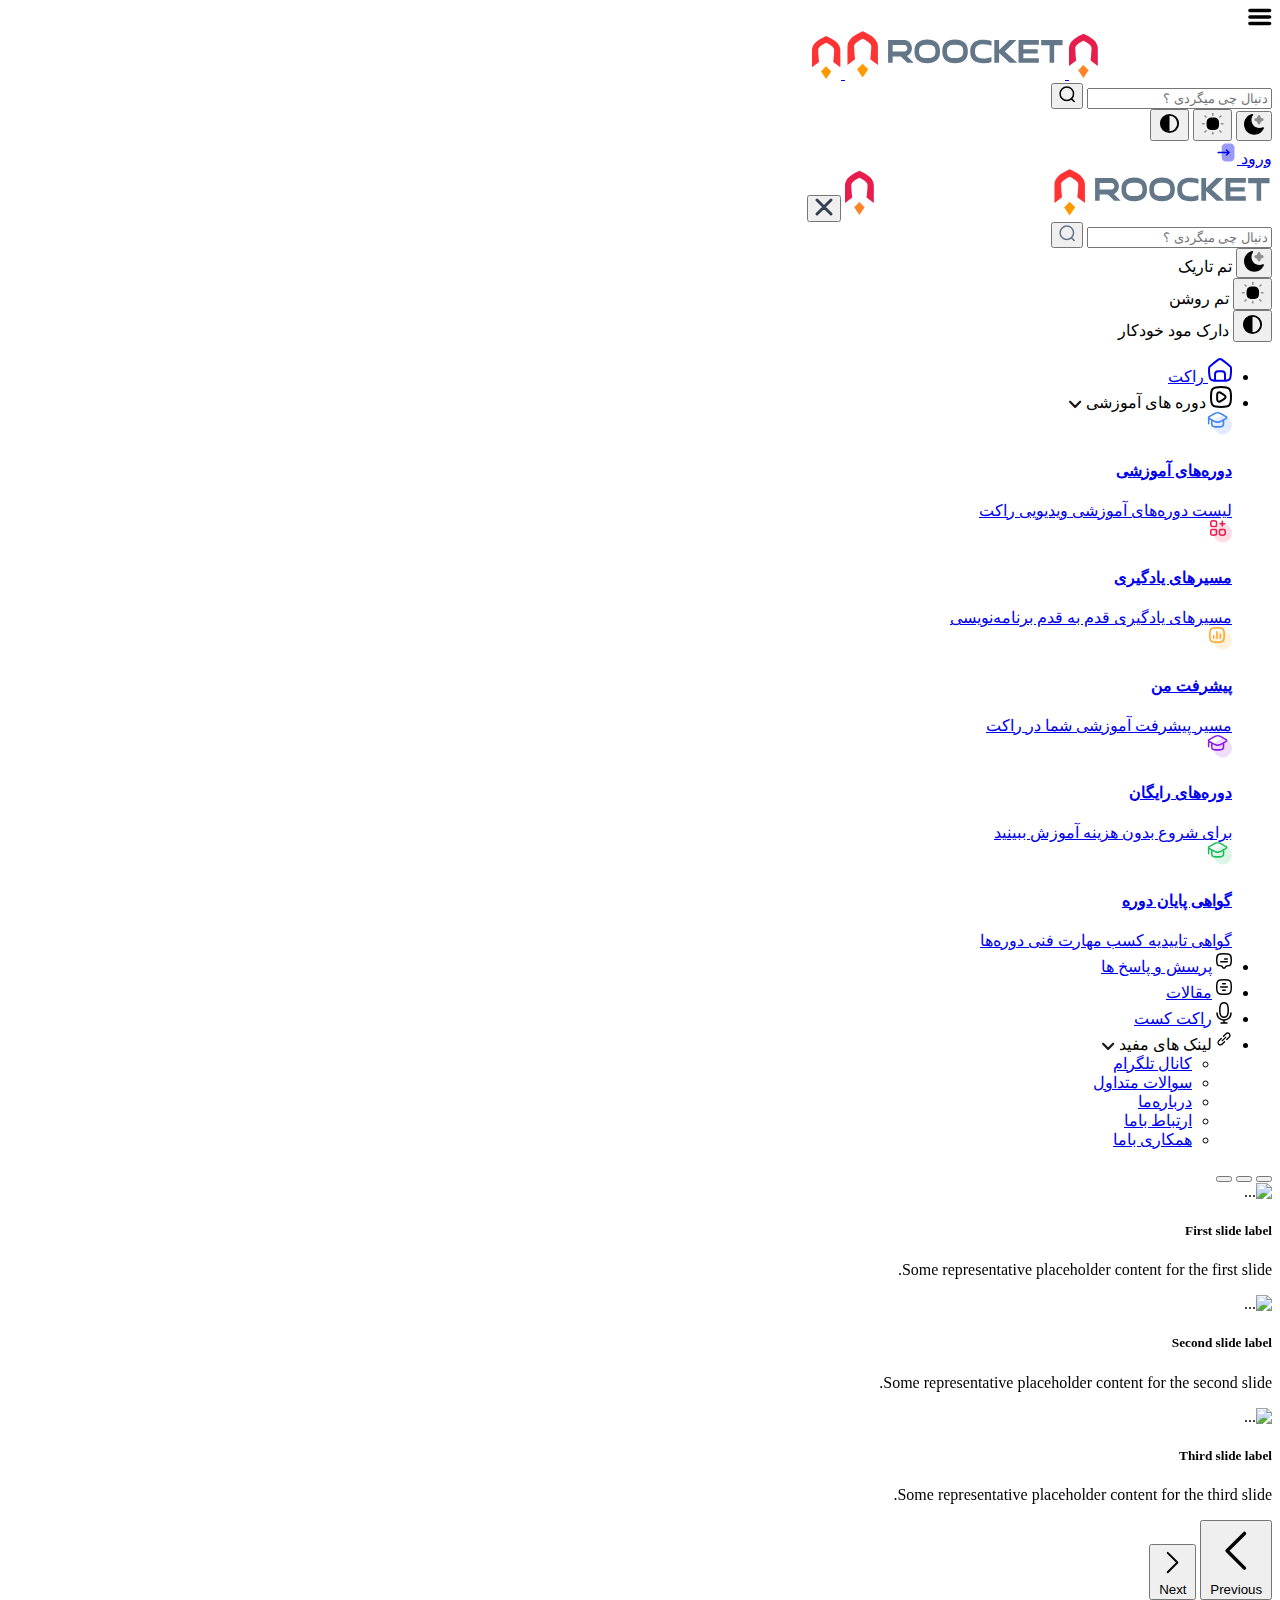
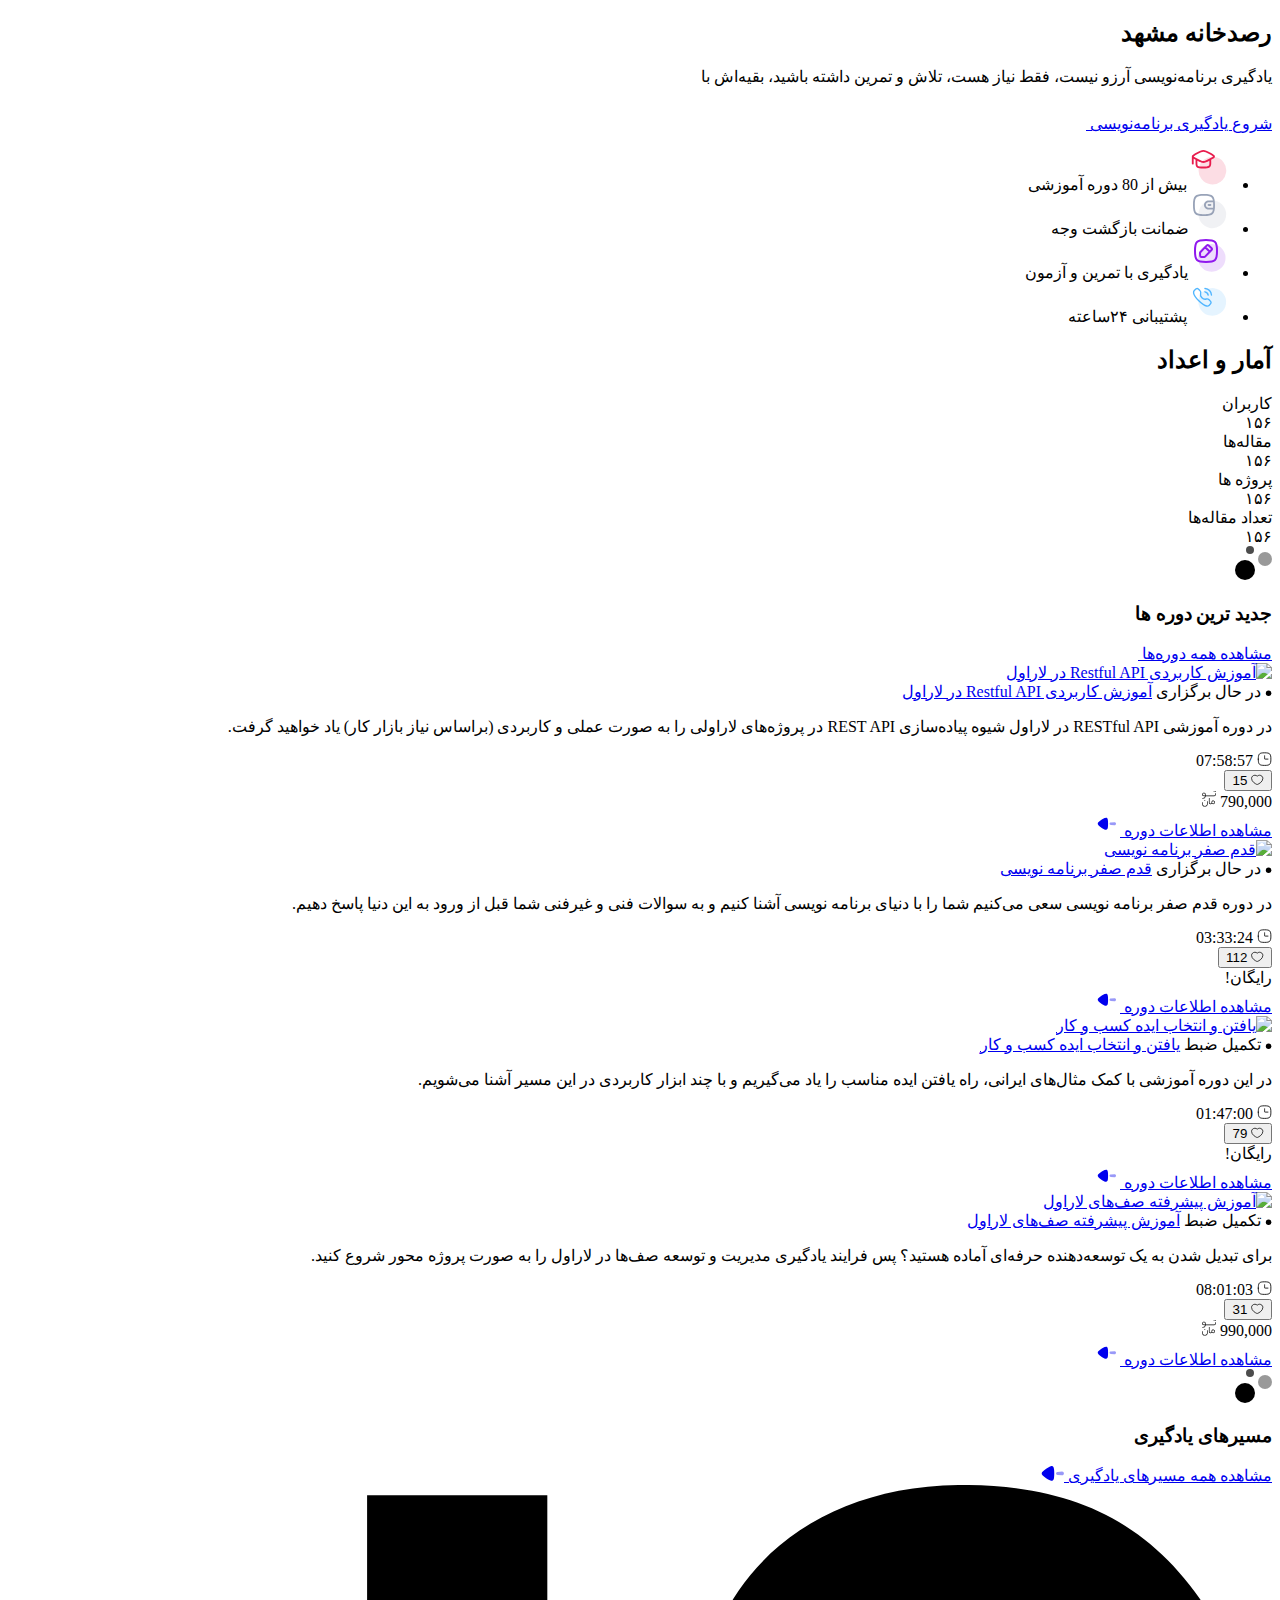
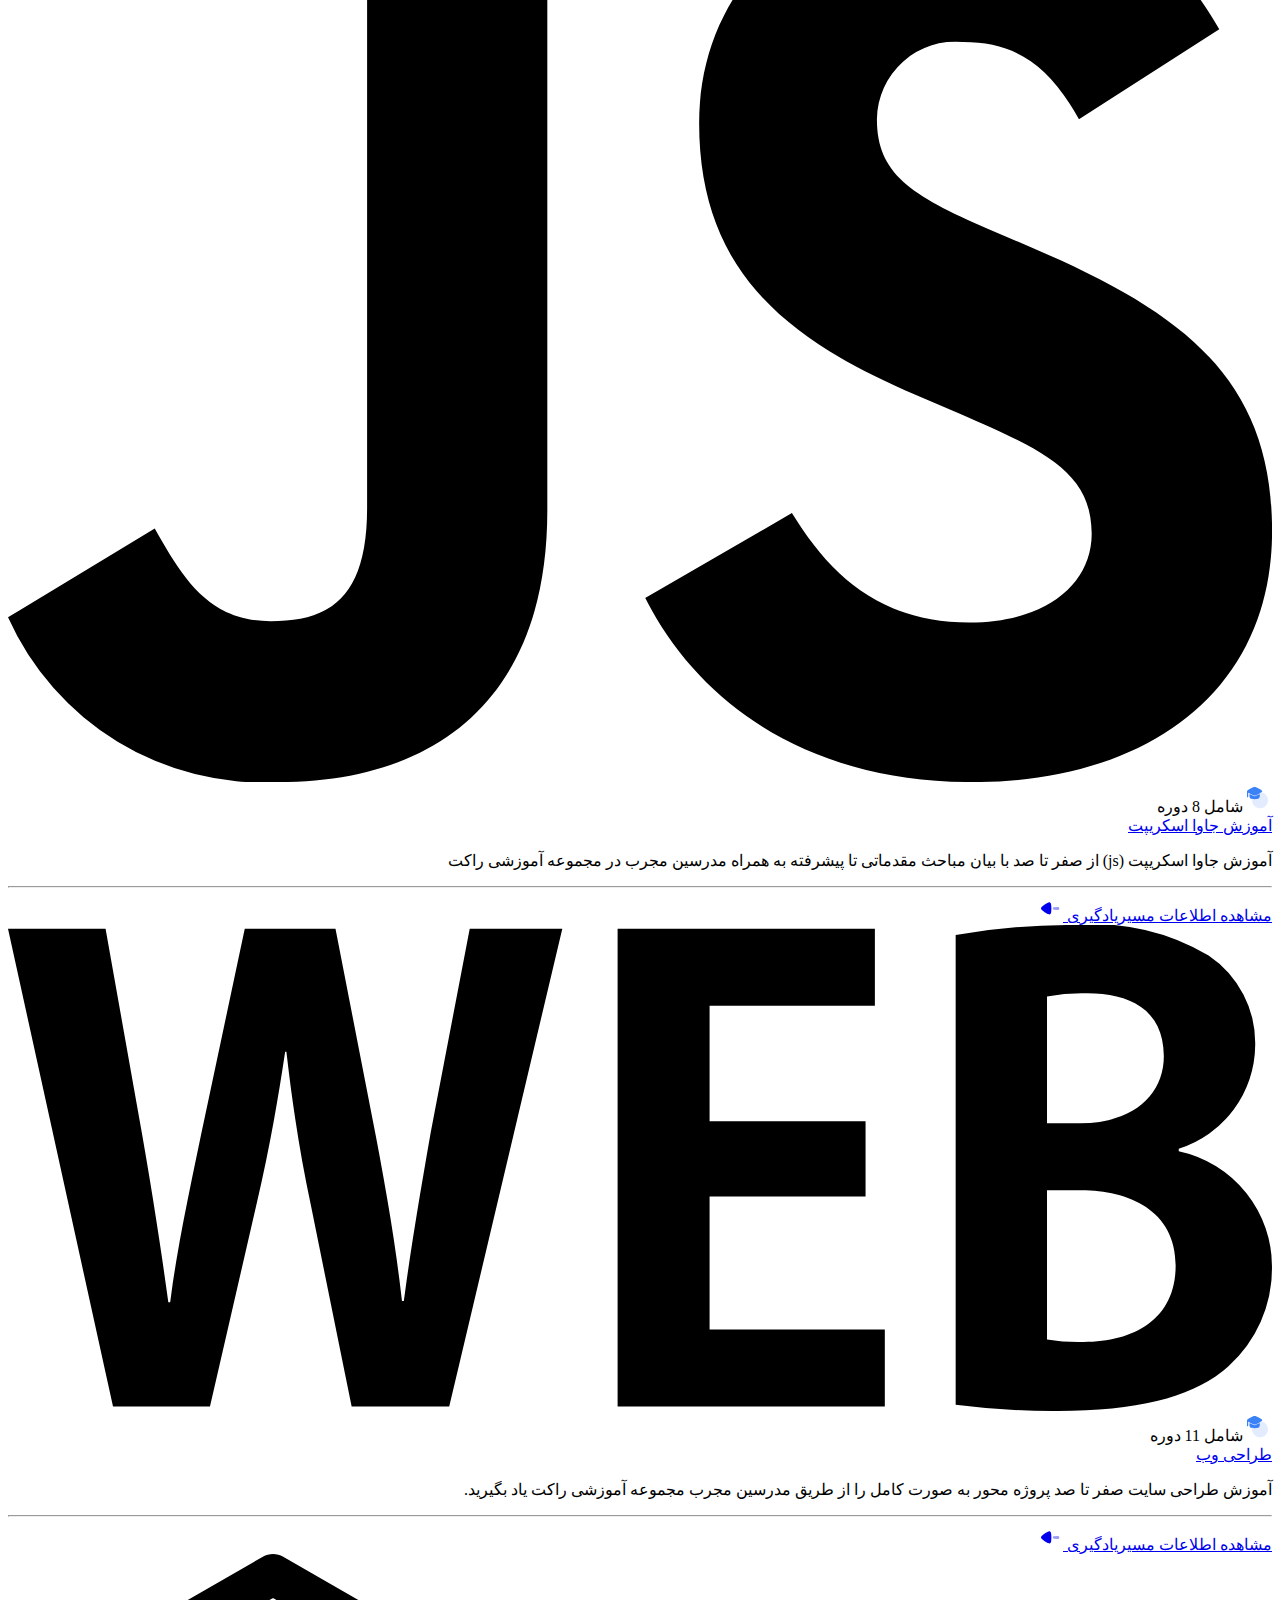
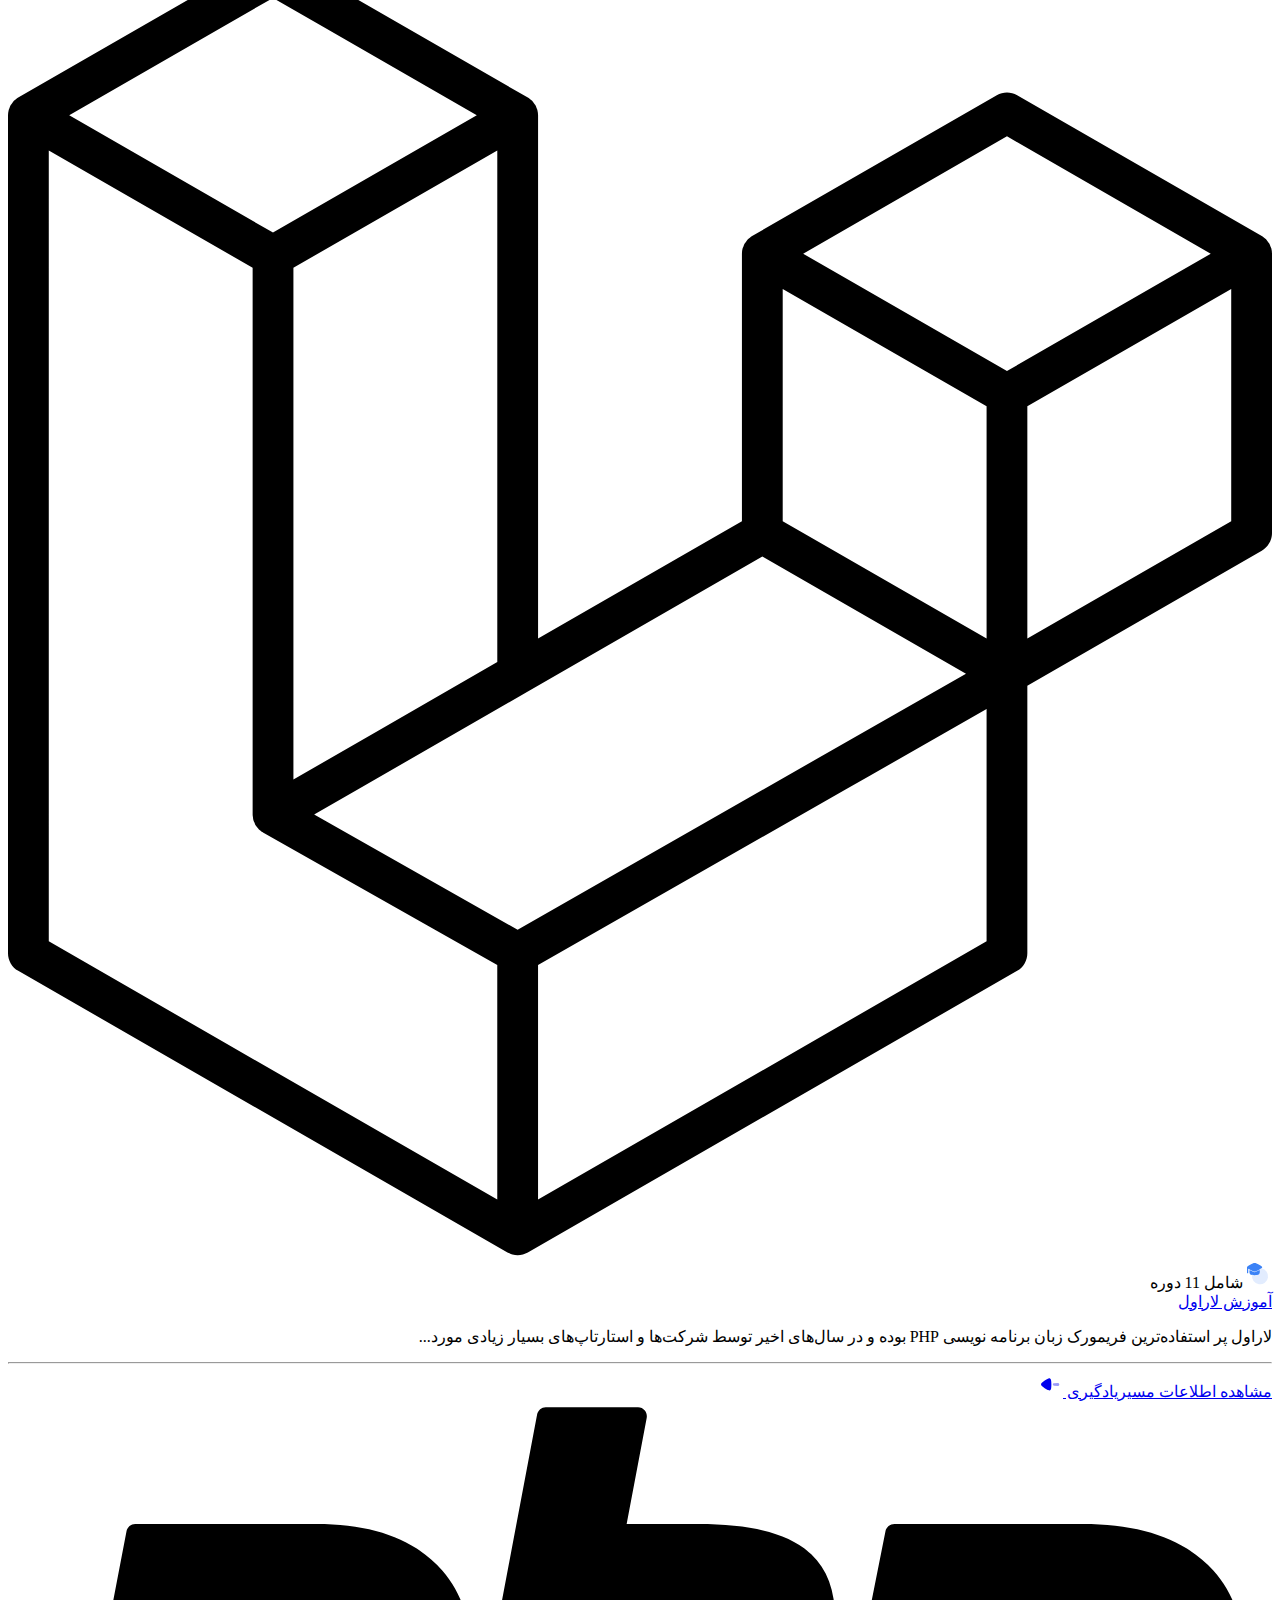
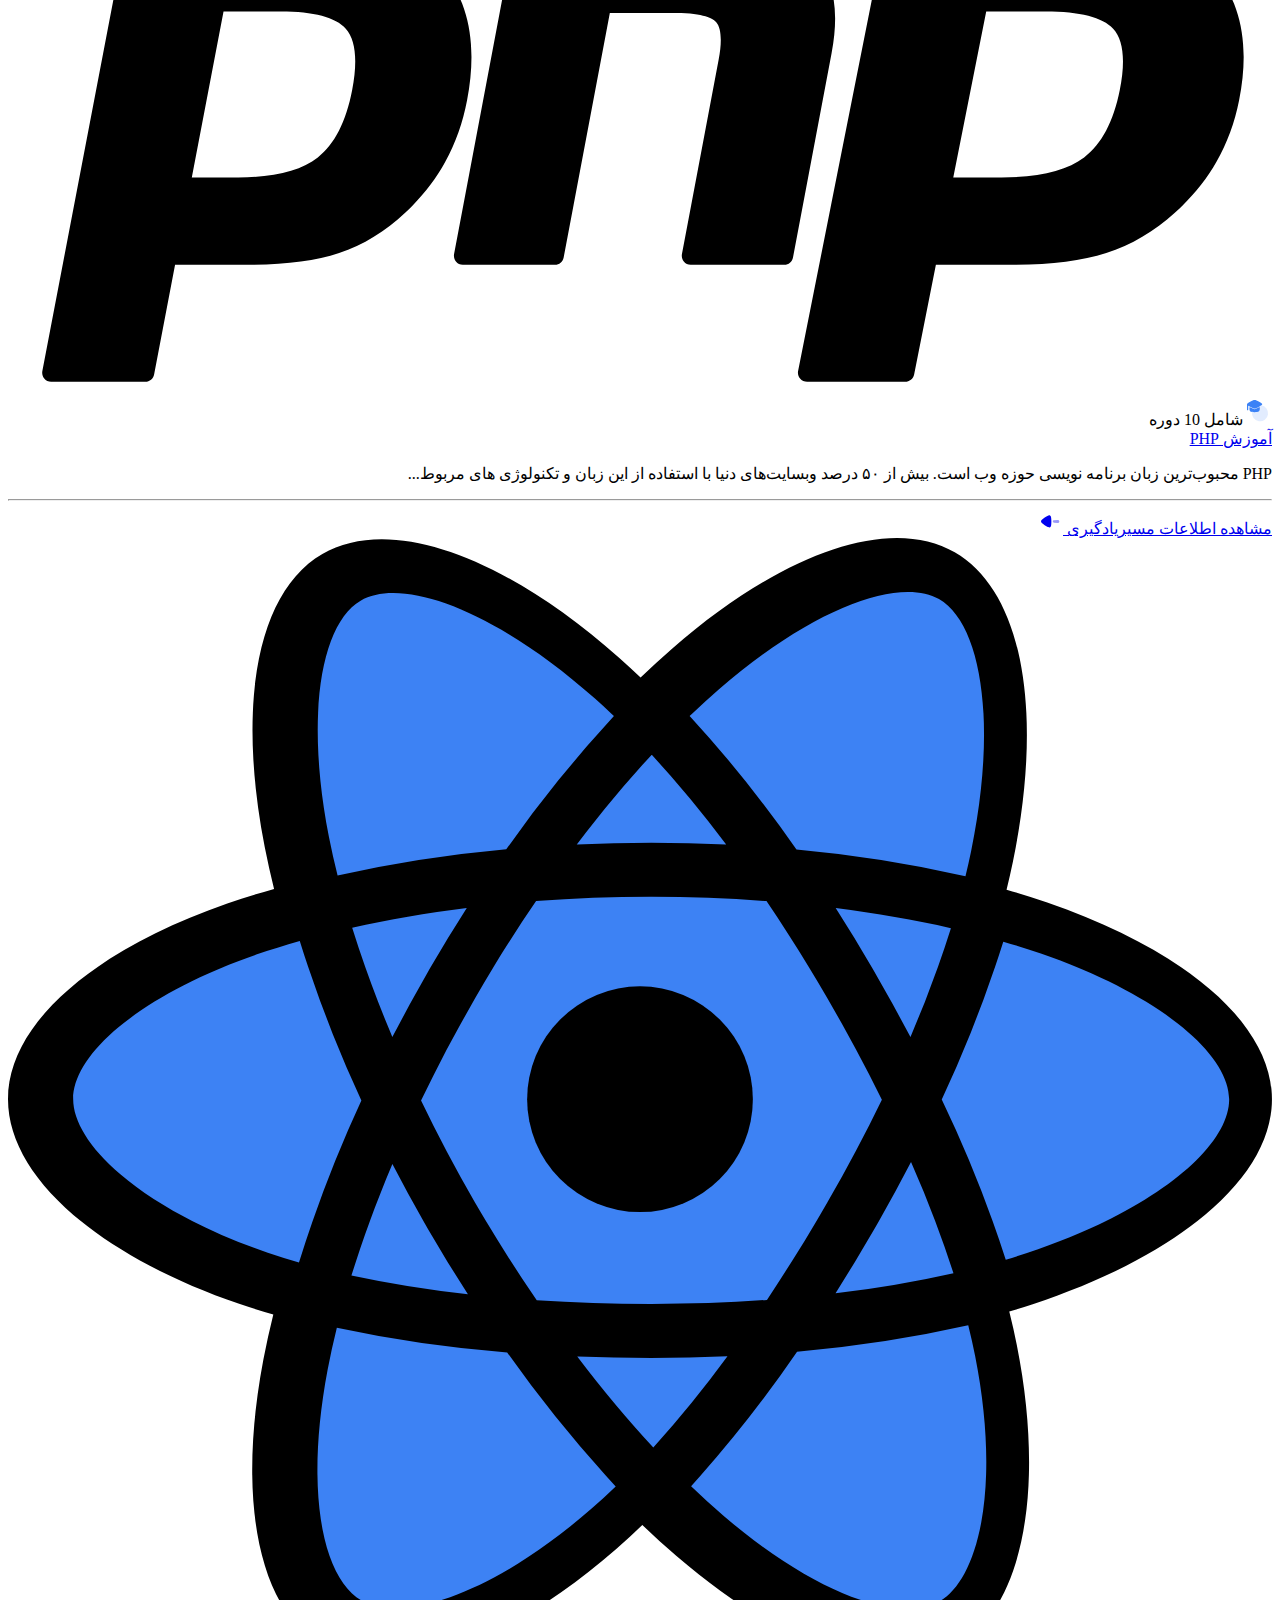
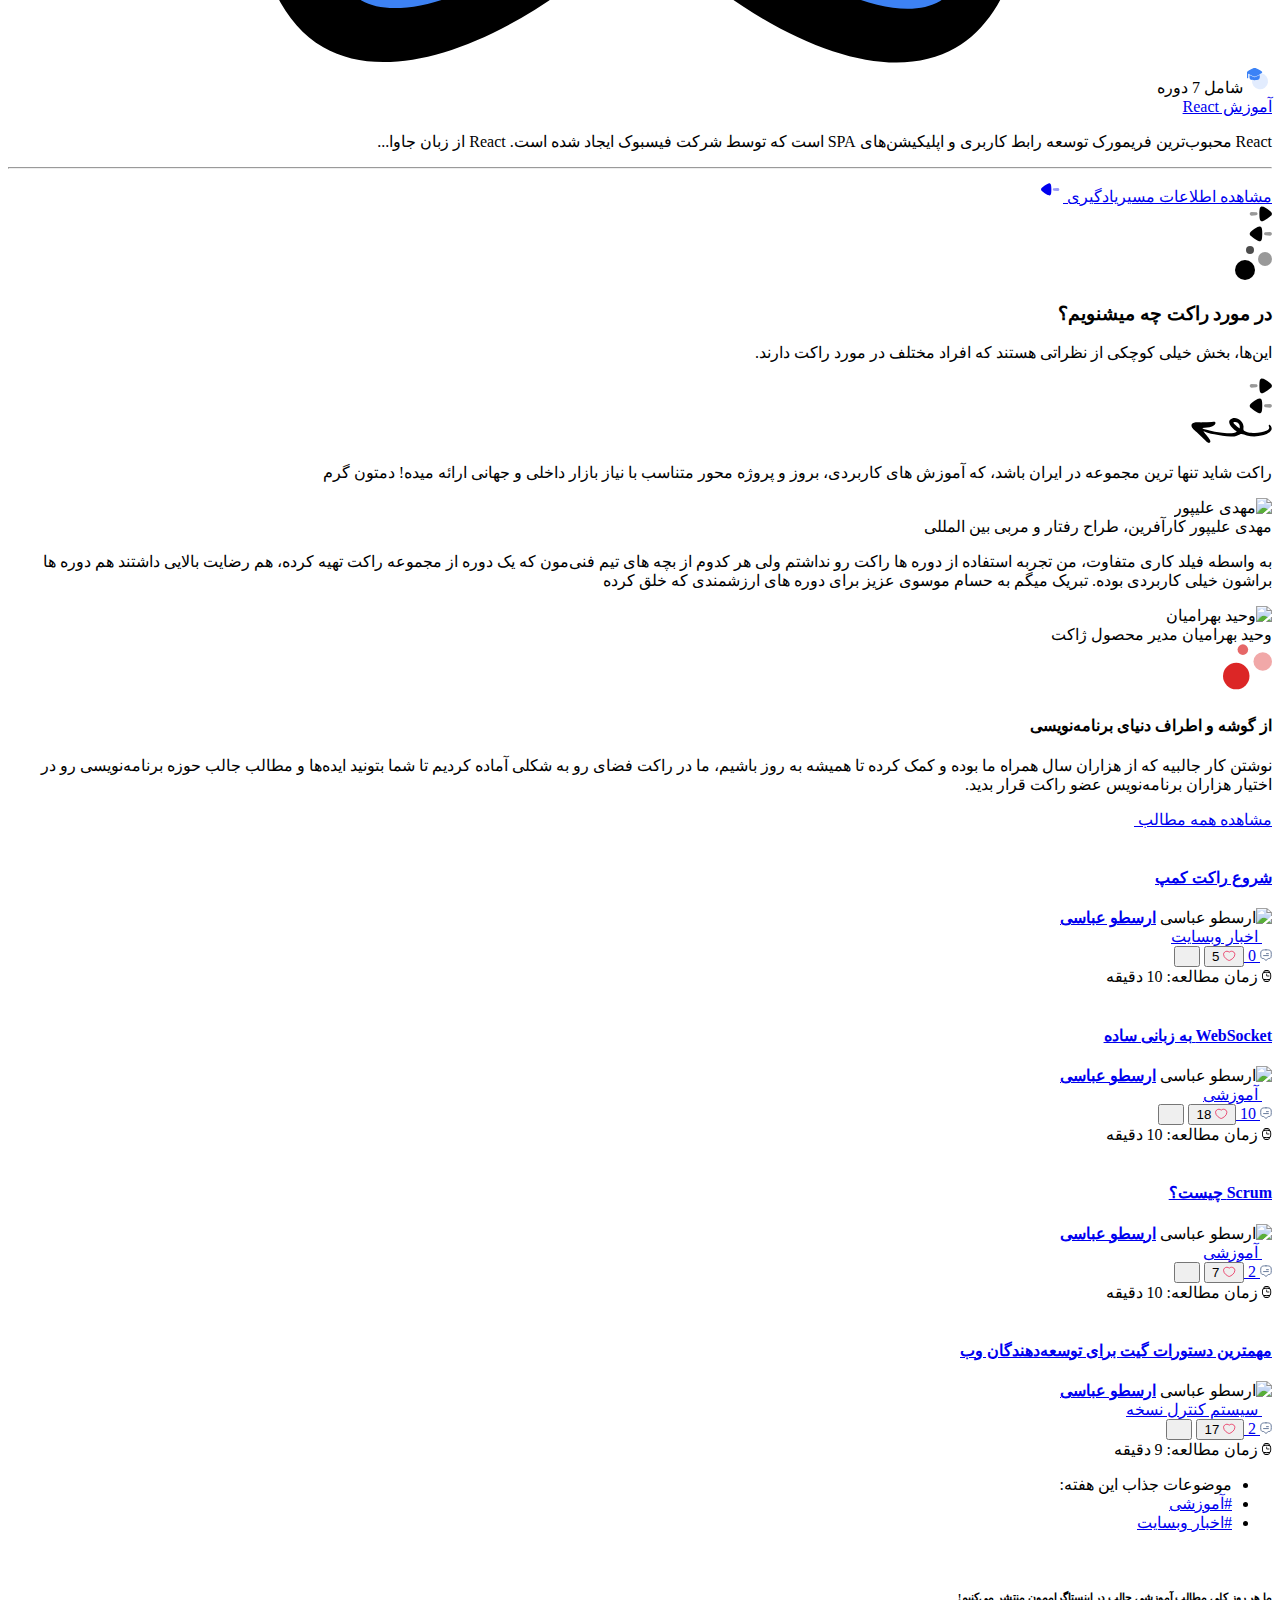
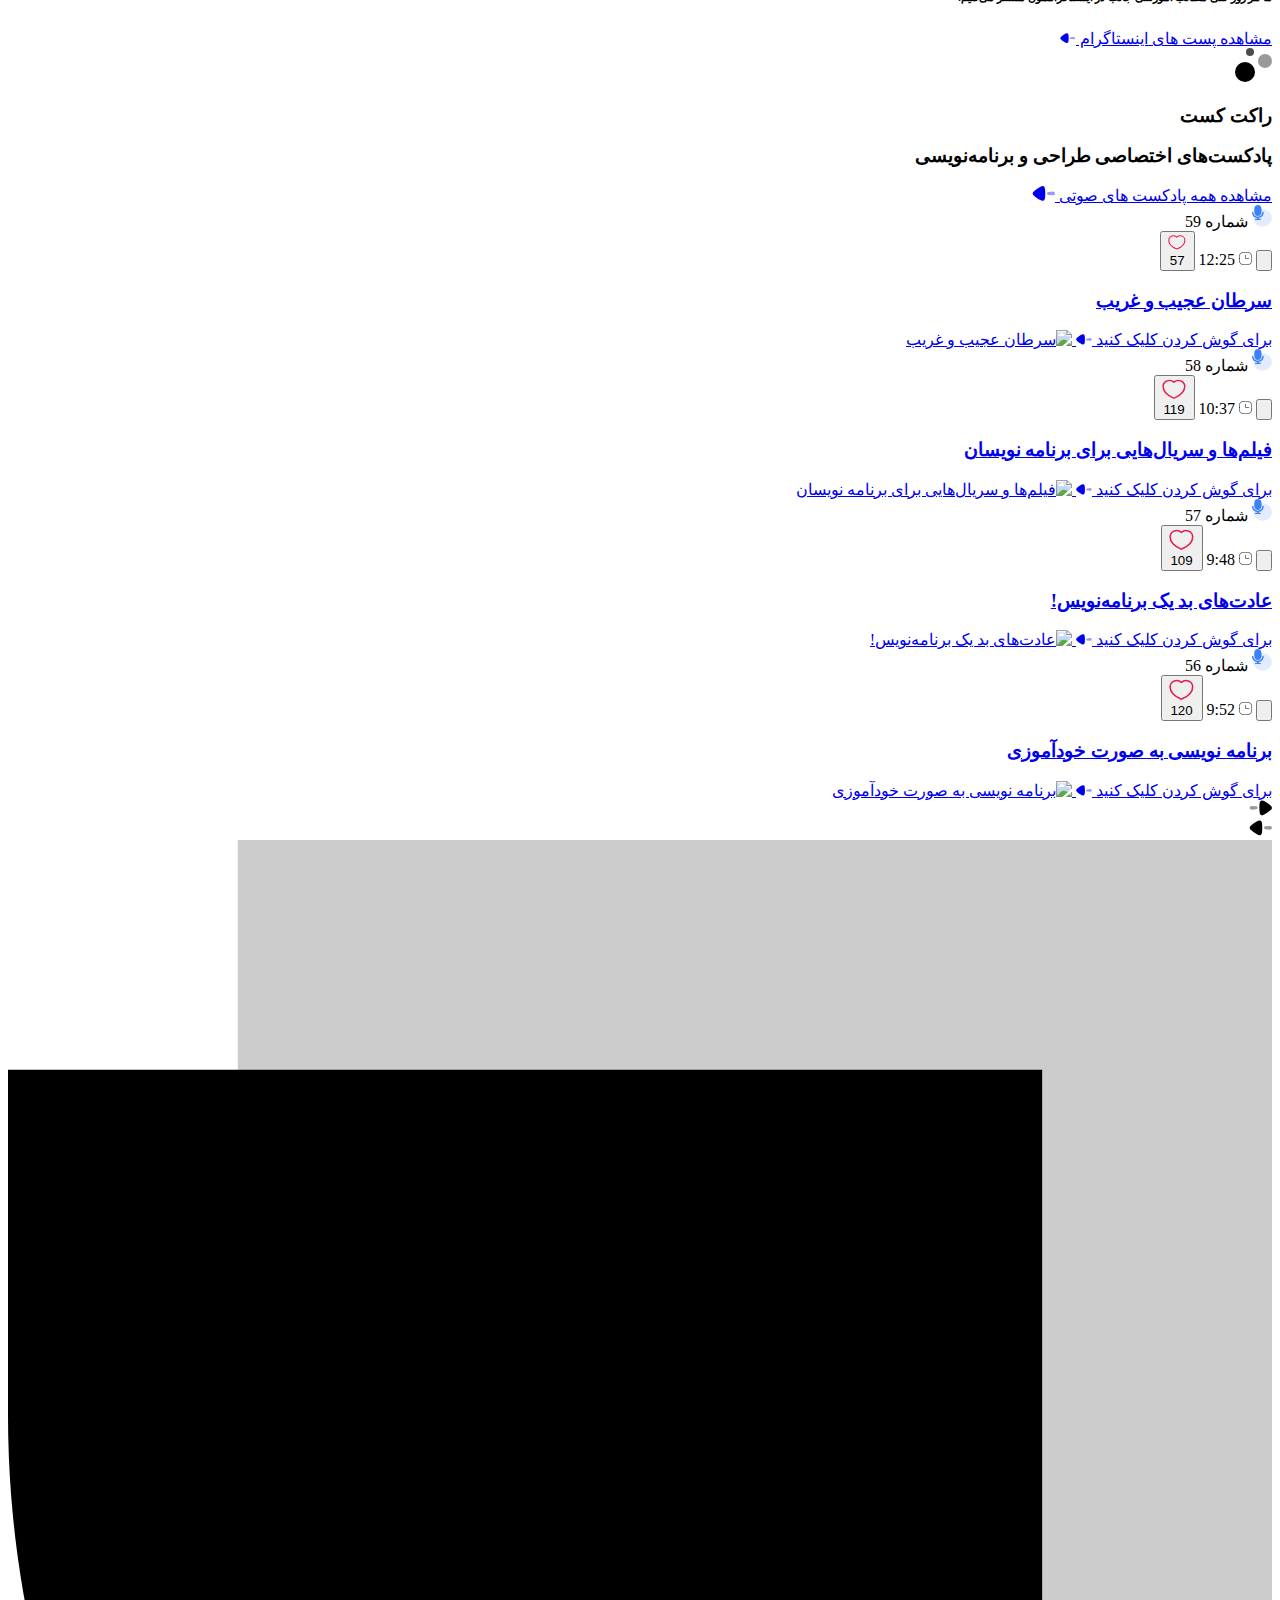
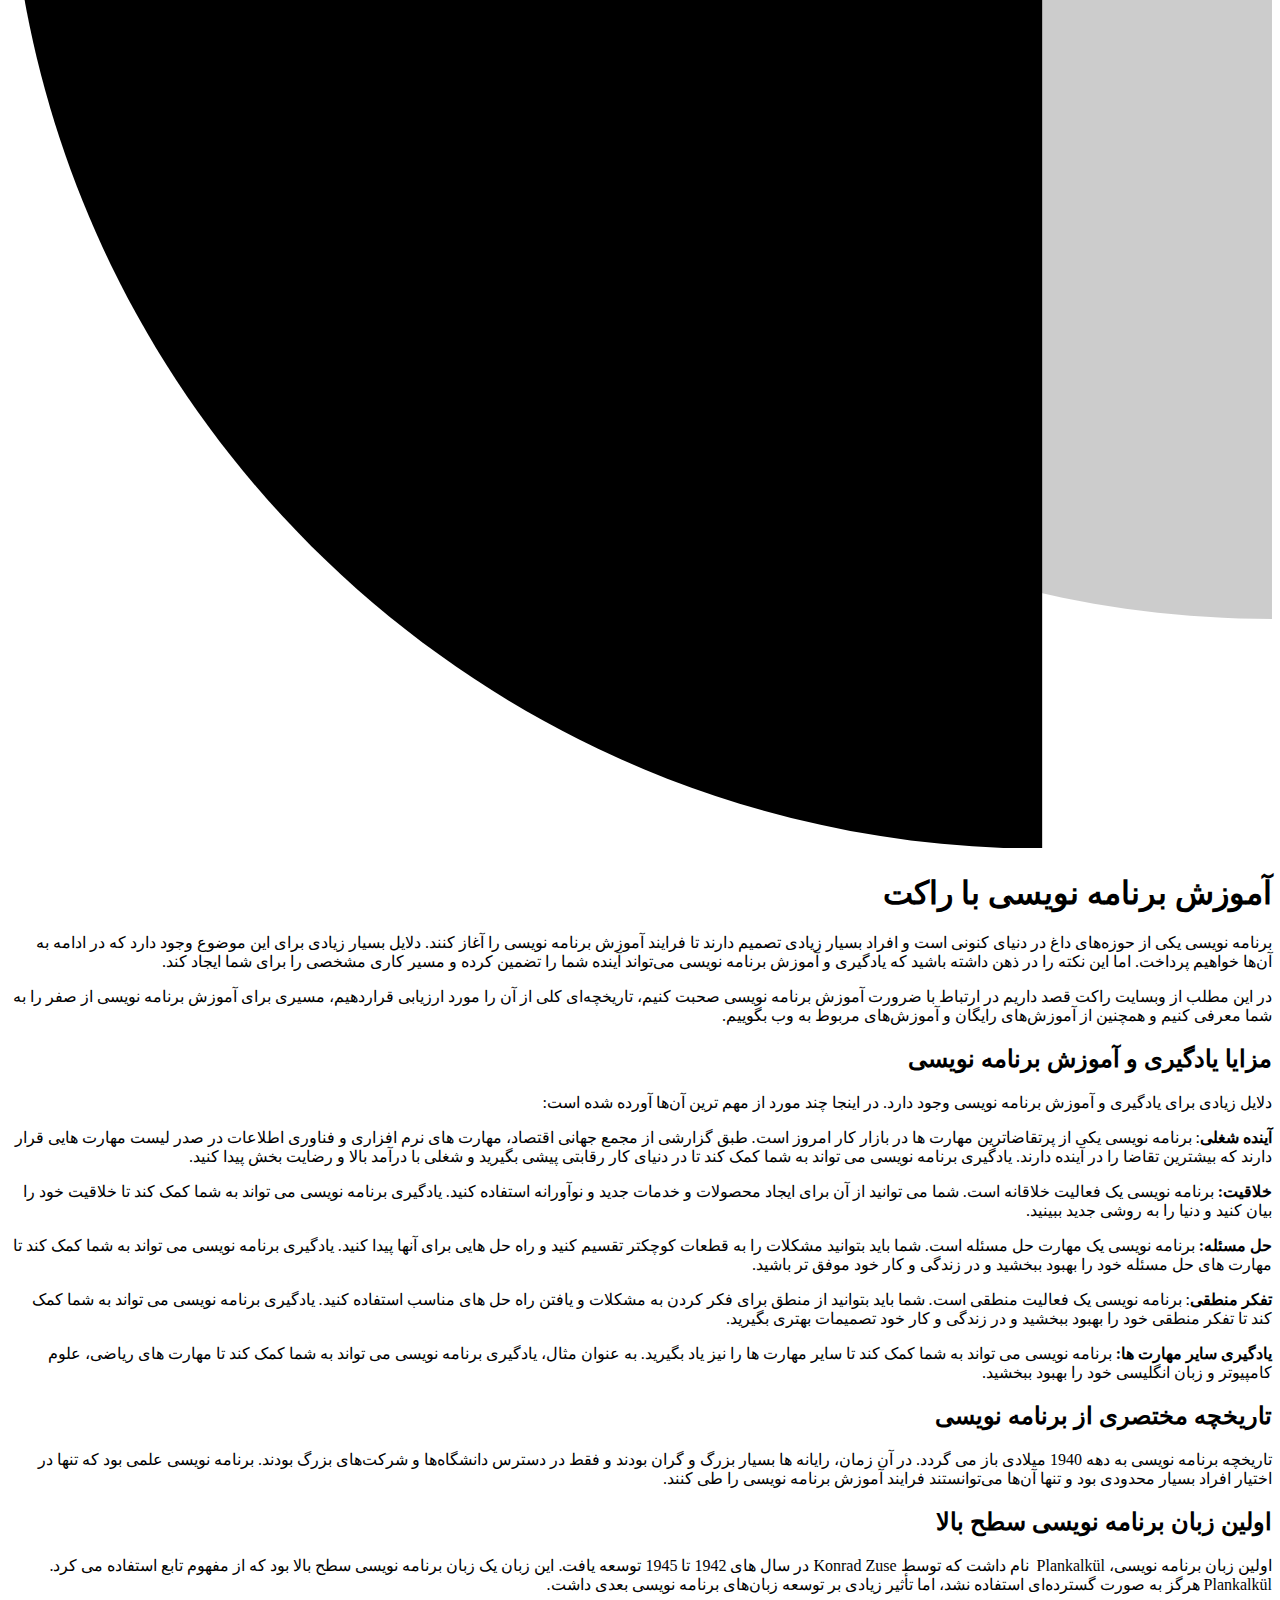
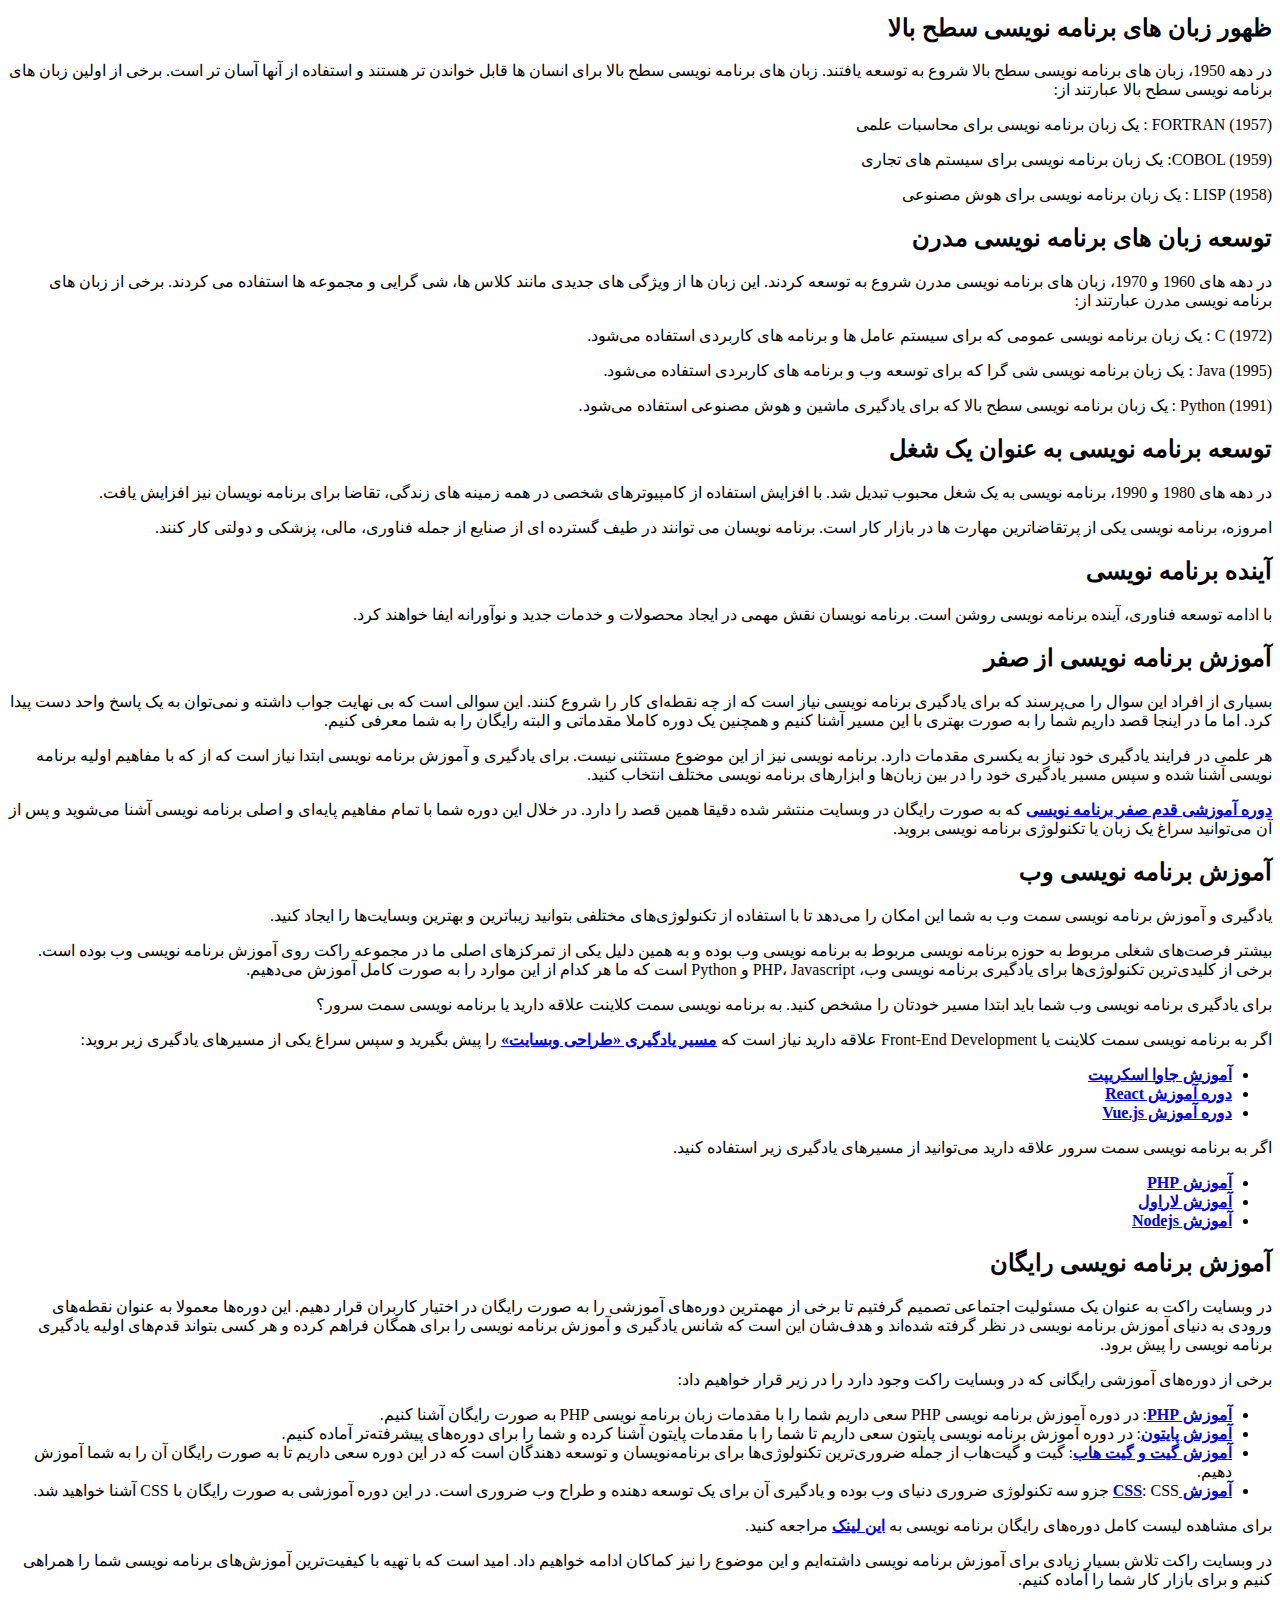
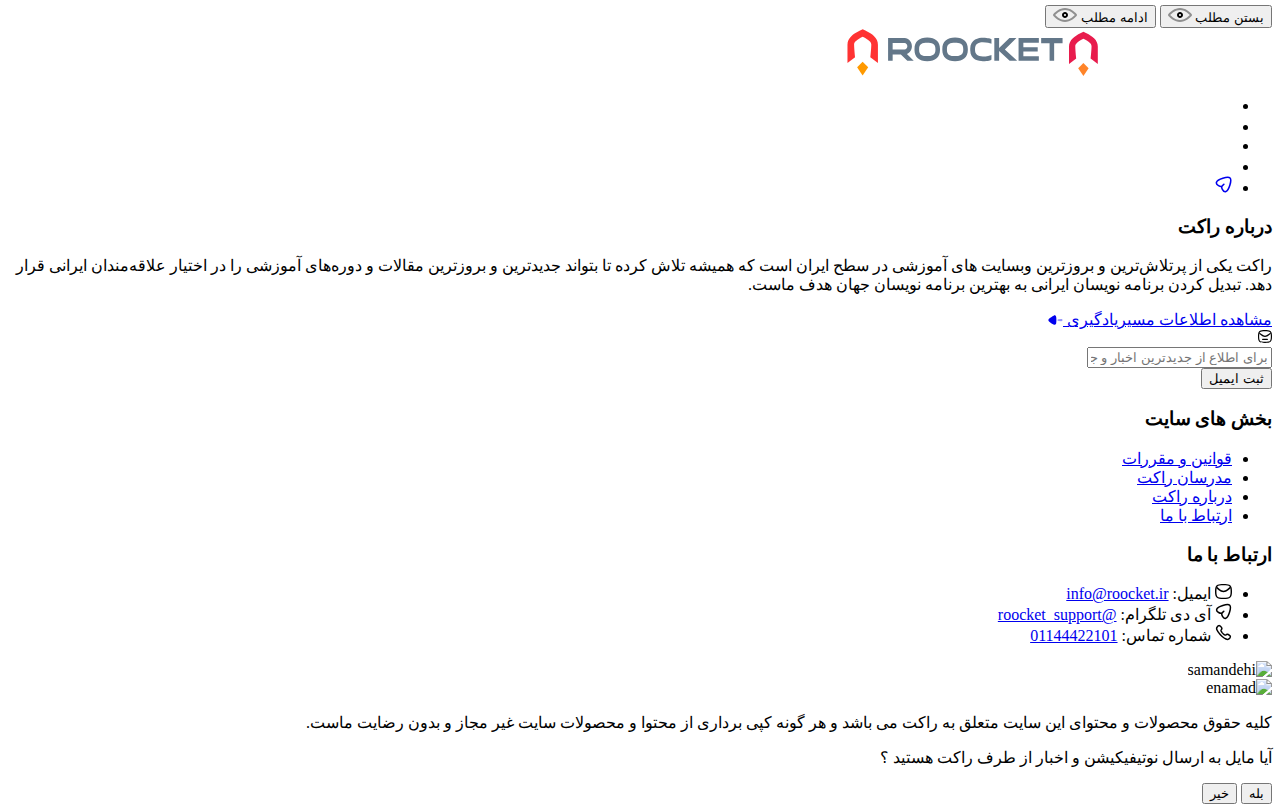
==== commit 94821e9a: "slider" ====
--- a/index.html
+++ b/index.html
@@ -958,312 +958,270 @@
                     <div class="container">
 
 
-                        <div
-                        id="carouselExampleCaptions"
-                        class="relative w-50"
-                        data-te-carousel-init
-                        data-te-ride="carousel">
-                        <!--Carousel indicators-->
-                        <div
-                            class="absolute bottom-0 left-0 right-0 z-[2] mx-[15%] mb-4 flex list-none justify-center p-0"
-                            data-te-carousel-indicators>
+                        <section class="grid grid-cols-2 gap-2 content-center " >
+
+
+
+
+                            <div
+                            id="carouselExampleCaptions"
+                            class="relative mt-13"
+                            data-te-carousel-init
+                            data-te-ride="carousel">
+                            <!--Carousel indicators-->
+                            <div
+                              class="absolute bottom-0 left-0 right-0 z-[2] mx-[15%] mb-4 flex list-none justify-center p-0"
+                              data-te-carousel-indicators>
+                              <button
+                                type="button"
+                                data-te-target="#carouselExampleCaptions"
+                                data-te-slide-to="0"
+                                data-te-carousel-active
+                                class="mx-[3px] box-content h-[3px] w-[30px] flex-initial cursor-pointer border-0 border-y-[10px] border-solid border-transparent bg-white bg-clip-padding p-0 -indent-[999px] opacity-50 transition-opacity duration-[600ms] ease-[cubic-bezier(0.25,0.1,0.25,1.0)] motion-reduce:transition-none"
+                                aria-current="true"
+                                aria-label="Slide 1"></button>
+                              <button
+                                type="button"
+                                data-te-target="#carouselExampleCaptions"
+                                data-te-slide-to="1"
+                                class="mx-[3px] box-content h-[3px] w-[30px] flex-initial cursor-pointer border-0 border-y-[10px] border-solid border-transparent bg-white bg-clip-padding p-0 -indent-[999px] opacity-50 transition-opacity duration-[600ms] ease-[cubic-bezier(0.25,0.1,0.25,1.0)] motion-reduce:transition-none"
+                                aria-label="Slide 2"></button>
+                              <button
+                                type="button"
+                                data-te-target="#carouselExampleCaptions"
+                                data-te-slide-to="2"
+                                class="mx-[3px] box-content h-[3px] w-[30px] flex-initial cursor-pointer border-0 border-y-[10px] border-solid border-transparent bg-white bg-clip-padding p-0 -indent-[999px] opacity-50 transition-opacity duration-[600ms] ease-[cubic-bezier(0.25,0.1,0.25,1.0)] motion-reduce:transition-none"
+                                aria-label="Slide 3"></button>
+                            </div>
+                          
+                            <!--Carousel items-->
+                            <div
+                              class="relative w-full overflow-hidden after:clear-both after:block after:content-['']">
+                              <!--First item-->
+                              <div
+                                class="relative float-left -mr-[100%] w-full transition-transform duration-[600ms] ease-in-out motion-reduce:transition-none"
+                                data-te-carousel-active
+                                data-te-carousel-item
+                                style="backface-visibility: hidden">
+                                <img
+                                  src="https://tecdn.b-cdn.net/img/Photos/Slides/img%20(15).jpg"
+                                  class="block w-full rounded"
+                                  alt="..." />
+                                <div
+                                  class="absolute inset-x-[15%] bottom-5 hidden py-5 text-center text-white md:block">
+                                  <h5 class="text-xl">First slide label</h5>
+                                  <p>
+                                    Some representative placeholder content for the first slide.
+                                  </p>
+                                </div>
+                              </div>
+                              <!--Second item-->
+                              <div
+                                class="relative float-left -mr-[100%] hidden w-full transition-transform duration-[600ms] ease-in-out motion-reduce:transition-none"
+                                data-te-carousel-item
+                                style="backface-visibility: hidden">
+                                <img
+                                  src="https://tecdn.b-cdn.net/img/Photos/Slides/img%20(22).jpg"
+                                  class="block w-full"
+                                  alt="..." />
+                                <div
+                                  class="absolute inset-x-[15%] bottom-5 hidden py-5 text-center text-white md:block">
+                                  <h5 class="text-xl">Second slide label</h5>
+                                  <p>
+                                    Some representative placeholder content for the second slide.
+                                  </p>
+                                </div>
+                              </div>
+                              <!--Third item-->
+                              <div
+                                class="relative float-left -mr-[100%] hidden w-full transition-transform duration-[600ms] ease-in-out motion-reduce:transition-none"
+                                data-te-carousel-item
+                                style="backface-visibility: hidden">
+                                <img
+                                  src="https://tecdn.b-cdn.net/img/Photos/Slides/img%20(23).jpg"
+                                  class="block w-full"
+                                  alt="..." />
+                                <div
+                                  class="absolute inset-x-[15%] bottom-5 hidden py-5 text-center text-white md:block">
+                                  <h5 class="text-xl">Third slide label</h5>
+                                  <p>
+                                    Some representative placeholder content for the third slide.
+                                  </p>
+                                </div>
+                              </div>
+                            </div>
+                          
+                            <!--Carousel controls - prev item-->
                             <button
-                            type="button"
-                            data-te-target="#carouselExampleCaptions"
-                            data-te-slide-to="0"
-                            data-te-carousel-active
-                            class="mx-[3px] box-content h-[3px] w-[30px] flex-initial cursor-pointer border-0 border-y-[10px] border-solid border-transparent bg-white bg-clip-padding p-0 -indent-[999px] opacity-50 transition-opacity duration-[600ms] ease-[cubic-bezier(0.25,0.1,0.25,1.0)] motion-reduce:transition-none"
-                            aria-current="true"
-                            aria-label="Slide 1"></button>
+                              class="absolute bottom-0 left-0 top-0 z-[1] flex w-[15%] items-center justify-center border-0 bg-none p-0 text-center text-white opacity-50 transition-opacity duration-150 ease-[cubic-bezier(0.25,0.1,0.25,1.0)] hover:text-white hover:no-underline hover:opacity-90 hover:outline-none focus:text-white focus:no-underline focus:opacity-90 focus:outline-none motion-reduce:transition-none"
+                              type="button"
+                              data-te-target="#carouselExampleCaptions"
+                              data-te-slide="prev">
+                              <span class="inline-block h-8 w-8">
+                                <svg
+                                  xmlns="http://www.w3.org/2000/svg"
+                                  fill="none"
+                                  viewBox="0 0 24 24"
+                                  stroke-width="1.5"
+                                  stroke="currentColor"
+                                  class="h-6 w-6">
+                                  <path
+                                    stroke-linecap="round"
+                                    stroke-linejoin="round"
+                                    d="M15.75 19.5L8.25 12l7.5-7.5" />
+                                </svg>
+                              </span>
+                              <span
+                                class="!absolute !-m-px !h-px !w-px !overflow-hidden !whitespace-nowrap !border-0 !p-0 ![clip:rect(0,0,0,0)]"
+                                >Previous</span
+                              >
+                            </button>
+                            <!--Carousel controls - next item-->
                             <button
-                            type="button"
-                            data-te-target="#carouselExampleCaptions"
-                            data-te-slide-to="1"
-                            class="mx-[3px] box-content h-[3px] w-[30px] flex-initial cursor-pointer border-0 border-y-[10px] border-solid border-transparent bg-white bg-clip-padding p-0 -indent-[999px] opacity-50 transition-opacity duration-[600ms] ease-[cubic-bezier(0.25,0.1,0.25,1.0)] motion-reduce:transition-none"
-                            aria-label="Slide 2"></button>
-                            <button
-                            type="button"
-                            data-te-target="#carouselExampleCaptions"
-                            data-te-slide-to="2"
-                            class="mx-[3px] box-content h-[3px] w-[30px] flex-initial cursor-pointer border-0 border-y-[10px] border-solid border-transparent bg-white bg-clip-padding p-0 -indent-[999px] opacity-50 transition-opacity duration-[600ms] ease-[cubic-bezier(0.25,0.1,0.25,1.0)] motion-reduce:transition-none"
-                            aria-label="Slide 3"></button>
-                        </div>
-                        
-                        <!--Carousel items-->
-                        <div
-                            class="relative w-full overflow-hidden after:clear-both after:block after:content-['']">
-                            <!--First item-->
-                            <div
-                            class="relative float-left -mr-[100%] w-full transition-transform duration-[600ms] ease-in-out motion-reduce:transition-none"
-                            data-te-carousel-active
-                            data-te-carousel-item
-                            style="backface-visibility: hidden">
-                            <img
-                                src="./images/1.jpg"
-                                class="block w-full"
-                                alt="..." />
-                            <div
-                                class="absolute inset-x-[15%] bottom-5 hidden py-5 text-center text-white md:block">
-                                <h5 class="text-xl">First slide label</h5>
-                                <p>
-                                Some representative placeholder content for the first slide.
-                                </p>
-                            </div>
-                            </div>
-                            <!--Second item-->
-                            <div
-                            class="relative float-left -mr-[100%] hidden w-full transition-transform duration-[600ms] ease-in-out motion-reduce:transition-none"
-                            data-te-carousel-item
-                            style="backface-visibility: hidden">
-                            <img
-                                src="./images/3.jpg"
-                                class="block w-full"
-                                alt="..." />
-                            <div
-                                class="absolute inset-x-[15%] bottom-5 hidden py-5 text-center text-white md:block">
-                                <h5 class="text-xl">Second slide label</h5>
-                                <p>
-                                Some representative placeholder content for the second slide.
-                                </p>
-                            </div>
-                            </div>
-                            <!--Third item-->
-                            <div
-                            class="relative float-left -mr-[100%] hidden w-full transition-transform duration-[600ms] ease-in-out motion-reduce:transition-none"
-                            data-te-carousel-item
-                            style="backface-visibility: hidden">
-                            <img
-                                src="https://tecdn.b-cdn.net/img/Photos/Slides/img%20(23).jpg"
-                                class="block w-full"
-                                alt="..." />
-                            <div
-                                class="absolute inset-x-[15%] bottom-5 hidden py-5 text-center text-white md:block">
-                                <h5 class="text-xl">Third slide label</h5>
-                                <p>
-                                Some representative placeholder content for the third slide.
-                                </p>
-                            </div>
-                            </div>
-                        </div>
-                        
-                        <!--Carousel controls - prev item-->
-                        <button
-                            class="absolute bottom-0 left-0 top-0 z-[1] flex w-[15%] items-center justify-center border-0 bg-none p-0 text-center text-white opacity-50 transition-opacity duration-150 ease-[cubic-bezier(0.25,0.1,0.25,1.0)] hover:text-white hover:no-underline hover:opacity-90 hover:outline-none focus:text-white focus:no-underline focus:opacity-90 focus:outline-none motion-reduce:transition-none"
-                            type="button"
-                            data-te-target="#carouselExampleCaptions"
-                            data-te-slide="prev">
-                            <span class="inline-block h-8 w-8">
-                            <svg
-                                xmlns="http://www.w3.org/2000/svg"
-                                fill="none"
-                                viewBox="0 0 24 24"
-                                stroke-width="1.5"
-                                stroke="currentColor"
-                                class="h-6 w-6">
-                                <path
-                                stroke-linecap="round"
-                                stroke-linejoin="round"
-                                d="M15.75 19.5L8.25 12l7.5-7.5" />
-                            </svg>
-                            </span>
-                            <span
-                            class="!absolute !-m-px !h-px !w-px !overflow-hidden !whitespace-nowrap !border-0 !p-0 ![clip:rect(0,0,0,0)]"
-                            >Previous</span
-                            >
-                        </button>
-                        <!--Carousel controls - next item-->
-                        <button
-                            class="absolute bottom-0 right-0 top-0 z-[1] flex w-[15%] items-center justify-center border-0 bg-none p-0 text-center text-white opacity-50 transition-opacity duration-150 ease-[cubic-bezier(0.25,0.1,0.25,1.0)] hover:text-white hover:no-underline hover:opacity-90 hover:outline-none focus:text-white focus:no-underline focus:opacity-90 focus:outline-none motion-reduce:transition-none"
-                            type="button"
-                            data-te-target="#carouselExampleCaptions"
-                            data-te-slide="next">
-                            <span class="inline-block h-8 w-8">
-                            <svg
-                                xmlns="http://www.w3.org/2000/svg"
-                                fill="none"
-                                viewBox="0 0 24 24"
-                                stroke-width="1.5"
-                                stroke="currentColor"
-                                class="h-6 w-6">
-                                <path
-                                stroke-linecap="round"
-                                stroke-linejoin="round"
-                                d="M8.25 4.5l7.5 7.5-7.5 7.5" />
-                            </svg>
-                            </span>
-                            <span
-                            class="!absolute !-m-px !h-px !w-px !overflow-hidden !whitespace-nowrap !border-0 !p-0 ![clip:rect(0,0,0,0)]"
-                            >Next</span
-                            >
-                        </button>
-                        </div>
-                        <script>import {
-                            Carousel,
-                            initTE,
-                            } from "tw-elements";
+                              class="absolute bottom-0 right-0 top-0 z-[1] flex w-[15%] items-center justify-center border-0 bg-none p-0 text-center text-white opacity-50 transition-opacity duration-150 ease-[cubic-bezier(0.25,0.1,0.25,1.0)] hover:text-white hover:no-underline hover:opacity-90 hover:outline-none focus:text-white focus:no-underline focus:opacity-90 focus:outline-none motion-reduce:transition-none"
+                              type="button"
+                              data-te-target="#carouselExampleCaptions"
+                              data-te-slide="next">
+                              <span class="inline-block h-8 w-8">
+                                <svg
+                                  xmlns="http://www.w3.org/2000/svg"
+                                  fill="none"
+                                  viewBox="0 0 24 24"
+                                  stroke-width="1.5"
+                                  stroke="currentColor"
+                                  class="h-6 w-6">
+                                  <path
+                                    stroke-linecap="round"
+                                    stroke-linejoin="round"
+                                    d="M8.25 4.5l7.5 7.5-7.5 7.5" />
+                                </svg>
+                              </span>
+                              <span
+                                class="!absolute !-m-px !h-px !w-px !overflow-hidden !whitespace-nowrap !border-0 !p-0 ![clip:rect(0,0,0,0)]"
+                                >Next</span
+                              >
+                            </button>
+                          </div>  
+                          
+                          
+                          
+                          <div class="w-[90%] ">
                             
-                            initTE({ Carousel });
-                            </script>
-                        
-                        
-                        <script src="https://cdn.tailwindcss.com"></script> 
-
-
-
-                        <div class="relative grid xl:grid-cols-24 grid-cols-12 sm:overflow-visible overflow-hidden" id="div1">
-                            <div
-                                class="col-span-6 z-0 xl:order-2 order-2 xl:text-right text-center xl:mt-0 sm:mt-510 mt-345">
-                                <h2
-                                    class="text-biscay-700 dark:text-white font-extrabold !leading-21 md:text-6xl text-5xl xl:max-w-lg-m xl:mb-4">
-                                   رصدخانه مشهد</h2>
-                                <p
-                                    class="text-gray-360 dark:text-gray-910 font-normal text-2xl xl:max-w-xl-m leading-10 mb-8">
-                                    یادگیری برنامه‌نویسی آرزو نیست، فقط نیاز هست، تلاش و تمرین داشته باشید، بقیه‌اش با 
-                                </p>
-                                <a href="https://roocket.ir/skills"
-                                    class="inline-flex transition-all ease-in-out dark:hover:bg-gray-700 dark:bg-blue-700 bg-blue-700 hover:bg-gray-800 rounded-lg py-5 px-7 mb-14">
-                                    <span class="font-medium text-xl text-white"> شروع یادگیری برنامه‌نویسی </span>
-                                    <svg class="mr-2" width="27" height="27" viewBox="0 0 27 27" fill="none"
-                                        xmlns="http://www.w3.org/2000/svg">
-                                        <path opacity="0.4"
-                                            d="M17.6954 12.4962L21.6468 12.1467C22.5335 12.1467 23.2525 12.8727 23.2525 13.7681C23.2525 14.6635 22.5335 15.3895 21.6468 15.3895L17.6954 15.04C16.9997 15.04 16.4357 14.4705 16.4357 13.7681C16.4357 13.0645 16.9997 12.4962 17.6954 12.4962"
-                                            fill="white" />
-                                        <path
-                                            d="M4.42637 12.5604C4.48813 12.4981 4.71885 12.2345 4.93559 12.0157C6.19989 10.6449 9.50107 8.40347 11.228 7.71751C11.4902 7.60808 12.1532 7.37512 12.5086 7.35864C12.8477 7.35864 13.1716 7.43748 13.4804 7.59279C13.8661 7.81046 14.1738 8.15403 14.3439 8.55878C14.4522 8.83882 14.6224 9.68009 14.6224 9.69539C14.7913 10.6143 14.8834 12.1086 14.8834 13.7606C14.8834 15.3325 14.7913 16.7656 14.6527 17.6999C14.6375 17.7163 14.4674 18.76 14.2821 19.1177C13.943 19.7719 13.28 20.1766 12.5704 20.1766H12.5086C12.046 20.1613 11.0742 19.7554 11.0742 19.7413C9.43931 19.0553 6.21621 16.9221 4.92044 15.5043C4.92044 15.5043 4.55455 15.1396 4.39608 14.9125C4.14904 14.5854 4.02552 14.1806 4.02552 13.7759C4.02552 13.3241 4.16419 12.904 4.42637 12.5604"
-                                            fill="white" />
-                                    </svg>
-                                </a>
-                                <ul class="flex flex-wrap xl:max-w-xl">
-                                    <li class="xl:w-6/12 sm:w-1/2 w-full flex justify-start  mb-6 rounded-xl">
-                                        <svg class="ml-4" width="41" height="41" viewBox="0 0 41 41" fill="none"
-                                            xmlns="http://www.w3.org/2000/svg">
-                                            <circle opacity="0.15" cx="21.4155" cy="21.5525" r="13.8275"
-                                                transform="rotate(-36.651 21.4155 21.5525)" fill="#E81C4D" />
-                                            <path fill-rule="evenodd" clip-rule="evenodd"
-                                                d="M19.0432 3.4589C16.1689 1.90568 14.3052 0.973391 12.3791 0.973389C10.4529 0.973389 8.58925 1.90568 5.71494 3.4589L5.66333 3.48679C4.24222 4.25471 3.11182 4.86554 2.34149 5.38588C1.95135 5.64941 1.59935 5.92484 1.3381 6.22484C1.07383 6.5283 0.836426 6.93396 0.836426 7.43725V14.8245C0.836426 15.3345 1.24985 15.7479 1.75984 15.7479C2.26982 15.7479 2.68325 15.3345 2.68325 14.8245V9.71094C3.19973 10.0359 3.83998 10.3961 4.58945 10.8055C4.5299 11.5482 4.52998 12.5083 4.53007 13.7474L4.53008 13.901C4.53008 18.5181 5.90983 19.4415 12.3473 19.4415C18.3812 19.4415 20.228 18.5181 20.228 13.901C20.228 12.5893 20.228 11.5817 20.1622 10.809C21.0898 10.3024 21.8505 9.87105 22.4166 9.48863C22.8067 9.2251 23.1587 8.94967 23.42 8.64967C23.6843 8.3462 23.9217 7.94054 23.9217 7.43725C23.9217 6.93396 23.6843 6.5283 23.42 6.22483C23.1587 5.92484 22.8067 5.64941 22.4166 5.38588C21.6463 4.86555 20.5159 4.25471 19.0948 3.4868L19.0432 3.4589ZM18.3645 11.7804C15.8668 13.1137 14.1493 13.9011 12.3791 13.9011C10.6081 13.9011 8.89004 13.113 6.39073 11.7789C6.37715 12.3309 6.3769 13.0206 6.3769 13.901C6.3769 16.1773 6.75931 16.6617 7.08659 16.8917C7.33186 17.0641 7.7906 17.2616 8.69009 17.3996C9.58312 17.5366 10.7639 17.5947 12.3473 17.5947C13.8247 17.5947 14.9599 17.537 15.8408 17.4001C16.726 17.2626 17.2299 17.0628 17.5283 16.8645C17.9408 16.5904 18.3812 16.0445 18.3812 13.901C18.3812 13.0204 18.3798 12.331 18.3645 11.7804ZM3.37523 6.91628C3.03344 7.14715 2.83624 7.3168 2.73122 7.43725C2.83624 7.55771 3.03344 7.72736 3.37523 7.95823C4.0603 8.42098 5.10889 8.9889 6.59293 9.79084C9.57742 11.4036 11.0095 12.0543 12.3791 12.0543C13.7486 12.0543 15.1807 11.4036 18.1652 9.79085C19.6492 8.9889 20.6978 8.42098 21.3829 7.95823C21.7246 7.72736 21.9219 7.55771 22.0269 7.43725C21.9219 7.31679 21.7247 7.14714 21.3829 6.91627C20.6978 6.45352 19.6492 5.8856 18.1652 5.08366C15.1807 3.47091 13.7486 2.82021 12.3791 2.82021C11.0095 2.82021 9.57742 3.4709 6.59293 5.08366C5.1089 5.88561 4.06031 6.45353 3.37523 6.91628ZM22.0893 7.52173L22.0881 7.51925C22.089 7.52091 22.0893 7.52173 22.0893 7.52173ZM22.0881 7.35525L22.0893 7.35278C22.0893 7.35277 22.089 7.35359 22.0881 7.35525ZM2.66996 7.35526C2.66909 7.35359 2.66874 7.35277 2.66879 7.35278L2.66996 7.35526Z"
-                                                fill="#E81C4D" />
-                                        </svg>
-                                        <span class="text-gray-450 dark:text-white font-semibold text-22">بیش از 80 دوره
-                                            آموزشی</span>
-                                    </li>
-                                    <li class="xl:w-5/12 sm:w-1/2 w-full flex justify-start  mb-6 rounded-xl">
-                                        <svg class="ml-4" width="39" height="40" viewBox="0 0 39 40" fill="none"
-                                            xmlns="http://www.w3.org/2000/svg">
-                                            <path
-                                                d="M15.5834 10.0833C15.0772 10.0833 14.6667 10.4937 14.6667 10.9999C14.6667 11.5062 15.0772 11.9166 15.5834 11.9166H17.4167C17.923 11.9166 18.3334 11.5062 18.3334 10.9999C18.3334 10.4937 17.923 10.0833 17.4167 10.0833H15.5834Z"
-                                                fill="#98A3B8" />
-                                            <path
-                                                d="M19.9553 6.41675H15.6249C15.0175 6.41675 14.4161 6.5353 13.855 6.76565C13.2939 6.99596 12.7841 7.33358 12.3546 7.75919C11.9251 8.18479 11.5845 8.69004 11.3521 9.24611C11.1196 9.80219 11 10.3982 11 11.0001C11 11.602 11.1196 12.198 11.3521 12.7541C11.5845 13.3101 11.9251 13.8154 12.3546 14.241C12.7841 14.6666 13.2939 15.0042 13.855 15.2345C14.4161 15.4649 15.0175 15.5834 15.6249 15.5834H19.9553C20.0489 15.0415 20.1187 14.4336 20.1667 13.7501H15.6249C15.2605 13.7501 14.8996 13.6789 14.563 13.5407C14.2263 13.4026 13.9204 13.2 13.6627 12.9446C13.405 12.6893 13.2006 12.3861 13.0612 12.0525C12.9217 11.7188 12.8499 11.3612 12.8499 11.0001C12.8499 10.639 12.9217 10.2813 13.0612 9.94771C13.2006 9.61406 13.405 9.3109 13.6627 9.05555C13.9204 8.80017 14.2263 8.59761 14.563 8.45941C14.8996 8.32122 15.2605 8.25008 15.6249 8.25008H20.1667C20.1187 7.56655 20.0489 6.9587 19.9553 6.41675Z"
-                                                fill="#98A3B8" />
-                                            <path fill-rule="evenodd" clip-rule="evenodd"
-                                                d="M0 11C0 20.0585 1.9415 22 11 22C20.0585 22 22 20.0585 22 11C22 1.9415 20.0585 0 11 0C1.9415 0 0 1.9415 0 11ZM1.83333 11C1.83333 13.2228 1.95483 14.8838 2.23457 16.1426C2.50968 17.3805 2.91288 18.114 3.39943 18.6006C3.88597 19.0871 4.61954 19.4903 5.85743 19.7654C7.11615 20.0452 8.77722 20.1667 11 20.1667C13.2228 20.1667 14.8838 20.0452 16.1426 19.7654C17.3805 19.4903 18.114 19.0871 18.6006 18.6006C19.0871 18.114 19.4903 17.3805 19.7654 16.1426C20.0452 14.8838 20.1667 13.2228 20.1667 11C20.1667 8.77722 20.0452 7.11615 19.7654 5.85743C19.4903 4.61954 19.0871 3.88597 18.6006 3.39943C18.114 2.91288 17.3805 2.50968 16.1426 2.23457C14.8838 1.95483 13.2228 1.83333 11 1.83333C8.77722 1.83333 7.11615 1.95483 5.85743 2.23457C4.61954 2.50968 3.88597 2.91288 3.39943 3.39943C2.91288 3.88597 2.50968 4.61954 2.23457 5.85743C1.95483 7.11615 1.83333 8.77722 1.83333 11Z"
-                                                fill="#98A3B8" />
-                                            <circle opacity="0.15" cx="19.348" cy="20.348" r="13.8275"
-                                                transform="rotate(-33.8601 19.348 20.348)" fill="#98A3B8" />
-                                        </svg>
-                                        <span class="text-gray-450 dark:text-white font-semibold text-22">ضمانت بازگشت
-                                            وجه</span>
-                                    </li>
-                                    <li class="xl:w-6/12 sm:w-1/2 w-full flex justify-start mb-6 rounded-xl">
-                                        <svg class="ml-4" width="40" height="40" viewBox="0 0 40 40" fill="none"
-                                            xmlns="http://www.w3.org/2000/svg">
-                                            <circle opacity="0.15" cx="19.7208" cy="19.8873" r="13.8275"
-                                                transform="rotate(-36.651 19.7208 19.8873)" fill="#9018EE" />
-                                            <path
-                                                d="M3 13C3 15.4477 3.13246 17.3463 3.46153 18.827C3.78807 20.2963 4.29478 21.2921 5.00136 21.9986C5.70794 22.7052 6.70365 23.2119 8.17298 23.5385C9.65366 23.8675 11.5523 24 14 24C16.4477 24 18.3463 23.8675 19.827 23.5385C21.2963 23.2119 22.2921 22.7052 22.9986 21.9986C23.7052 21.2921 24.2119 20.2963 24.5385 18.827C24.8675 17.3463 25 15.4477 25 13C25 10.5523 24.8675 8.65366 24.5385 7.17298C24.2119 5.70365 23.7052 4.70794 22.9986 4.00136C22.2921 3.29478 21.2963 2.78807 19.827 2.46153C18.3463 2.13246 16.4477 2 14 2C11.5523 2 9.65366 2.13246 8.17298 2.46153C6.70365 2.78807 5.70794 3.29478 5.00136 4.00136C4.29478 4.70794 3.78807 5.70365 3.46153 7.17298C3.13246 8.65366 3 10.5523 3 13Z"
-                                                stroke="#9018EE" stroke-width="2" stroke-linecap="round"
-                                                stroke-linejoin="round" />
-                                            <path
-                                                d="M13.1577 9.18182L14.9195 7.33429C15.3244 6.90978 16.0046 6.88646 16.4388 7.2822L19.658 10.2159C20.0923 10.6117 20.1161 11.2766 19.7113 11.7011L17.8182 13.6864M13.1577 9.18182L8.28868 14.2877C8.08633 14.4999 7.98271 14.7844 8.00236 15.0738L8.20234 18.0187C8.23993 18.5724 8.71141 19.0021 9.27903 19L12.2983 18.9888C12.595 18.9877 12.8781 18.8667 13.0805 18.6545L17.8182 13.6864M13.1577 9.18182L17.8182 13.6864"
-                                                stroke="#9018EE" stroke-width="2" stroke-linejoin="round" />
-                                        </svg>
-                                        <span class="text-gray-450 dark:text-white font-semibold text-22">یادگیری با تمرین و
-                                            آزمون</span>
-                                    </li>
-                                    <li class="xl:w-5/12 sm:w-1/2 w-full flex justify-start  mb-6 rounded-xl">
-                                        <svg class="ml-4" width="41" height="40" viewBox="0 0 41 40" fill="none"
-                                            xmlns="http://www.w3.org/2000/svg">
-                                            <path d="M13.9609 6.54199C17.3785 6.92151 20.0785 9.61787 20.4617 13.0354"
-                                                stroke="#51B6FF" stroke-width="1.38512" stroke-linecap="round"
-                                                stroke-linejoin="round" />
-                                            <path d="M13.9609 9.81372C15.5963 10.1314 16.8743 11.4103 17.1929 13.0457"
-                                                stroke="#51B6FF" stroke-width="1.38512" stroke-linecap="round"
-                                                stroke-linejoin="round" />
-                                            <path fill-rule="evenodd" clip-rule="evenodd"
-                                                d="M10.8938 15.7506C14.5773 19.4331 15.4129 15.1728 17.7582 17.5165C20.0193 19.777 21.3198 20.2299 18.4541 23.0939C18.0953 23.3822 15.8154 26.8517 7.80314 18.8415C-0.210096 10.8303 3.25728 8.54805 3.54574 8.18931C6.41738 5.31741 6.86344 6.62453 9.12447 8.88499C11.4688 11.2297 7.21038 12.0681 10.8938 15.7506Z"
-                                                stroke="#51B6FF" stroke-width="1.38512" stroke-linecap="round"
-                                                stroke-linejoin="round" />
-                                            <circle opacity="0.15" cx="21.2863" cy="19.8875" r="13.8275"
-                                                transform="rotate(-36.651 21.2863 19.8875)" fill="#51B6FF" />
-                                        </svg>
-                                        <span class="text-gray-450 dark:text-white font-semibold text-22">پشتیبانی
-                                            ۲۴ساعته</span>
-                                    </li>
-                                </ul>
-                            </div>
-                            <!-- <div
-                                class="  col-span-12 xl:order-2 order-1 xl:static absolute xl:transform-none transform translate-x-1/2 xl:scale-100 sm:scale-75 scale-50 lg:-top-20 sm:-top-24 -top-36 right-1/2">
-                            TW Elements is free under AGPL, with commercial license required for specific uses. See more details: https://tw-elements.com/license/ and contact us for queries at tailwind@mdbootstrap.com --> 
-
-
-
-
-
-
-
-
-    <!-- 
-                                <div class="relative xl:-top-3.5 xl:left-36 z-negative w-100">
-
-
-                                    
-                                    
-
-                                    <svg id="character-background-area" viewBox="0 0 708 694" fill="none"
-                                        xmlns="http://www.w3.org/2000/svg" xmlns:xlink="http://www.w3.org/1999/xlink">
-                                        <path opacity="0.47"
-                                            d="M51.1106 140.823C55.3792 113.059 78.8827 92.4646 106.966 91.5975C150.364 90.2575 214.276 88.963 261.947 90.8933C308.471 92.7773 370.164 98.9734 413.214 103.774C442.528 107.042 464.78 131.482 465.326 160.973C467.106 257.034 464.32 326.677 454.913 420.963C451.926 450.905 426.877 473.683 396.785 473.919C353.601 474.258 292.51 474.271 246.498 472.407C199.354 470.498 136.591 465.347 93.4387 461.482C64.8438 458.921 42.1923 436.225 40.1612 407.599C33.1808 309.221 36.0823 238.57 51.1106 140.823Z"
-                                            stroke="#B8C4D3" stroke-width="1.26326" />
-                                        <path opacity="0.47"
-                                            d="M79.2298 107.62C88.3548 81.0534 115.138 64.9539 142.93 69.0812C185.878 75.4592 249.006 85.52 295.579 95.8744C341.031 105.979 400.648 123.019 442.163 135.378C470.433 143.794 487.998 171.792 483.305 200.913C468.02 295.767 452.927 363.812 426.948 454.935C418.698 483.873 390.006 501.847 360.349 496.742C317.789 489.417 257.665 478.595 212.713 468.601C166.654 458.361 105.8 442.159 64.0174 430.703C36.33 423.111 18.0628 396.758 21.1407 368.225C31.7186 270.169 47.1041 201.152 79.2298 107.62Z"
-                                            stroke="#B8C4D3" stroke-width="1.26326" />
-                                        <div class="absolute xl:bottom-0 xl:right-15 sm:left-0 left-13 bottom-16">
-                                            <svg class="text-gray-920 dark:text-gray-930" width="98" height="129"
-                                                viewBox="0 0 98 129" fill="none" xmlns="http://www.w3.org/2000/svg">
-                                                <path
-                                                    d="M47.029 72.7354C50.0557 71.6329 52.8873 70.0549 55.4172 68.061C57.918 66.0579 60.1214 63.7096 61.9613 61.0864C63.8091 58.5597 65.3461 55.8197 66.5391 52.9257C67.7364 50.0386 68.4208 46.9647 68.5614 43.8423C68.6206 42.2624 68.4539 40.6823 68.0664 39.1495C67.6842 37.5558 66.9595 36.0643 65.9428 34.7789C64.7806 33.3631 63.1784 32.3767 61.3909 31.9766C59.5532 31.6118 57.6498 31.7712 55.8983 32.4365C55.0759 32.7319 54.2792 33.094 53.5159 33.5193C52.8228 33.9419 52.1521 34.4002 51.5067 34.8924C50.8464 35.3833 50.2154 35.9122 49.6168 36.4767L48.7047 37.3268L47.9174 38.176C45.9117 40.3826 44.1355 42.7873 42.6161 45.3531C41.0832 47.8361 39.9117 50.5248 39.1369 53.3382C38.4021 56.0043 38.062 58.7636 38.1276 61.5283L38.1352 62.5269L38.2181 63.5108C38.2949 64.1638 38.3506 64.8288 38.426 65.4547C38.6641 66.713 38.8388 68.0071 39.1613 69.2176C39.3611 69.9404 39.5715 70.6571 39.797 71.3514C39.1183 71.4567 38.4336 71.5514 37.7521 71.6025C35.0578 71.8377 32.3439 71.7042 29.6857 71.2059C27.1472 70.7067 24.7021 69.8151 22.4382 68.5631C18.1815 66.0403 14.5592 62.5759 11.8492 58.4358C9.29381 54.5665 7.28986 50.3601 5.89515 45.9379C4.59231 41.9013 3.61834 37.7659 2.98278 33.5722C2.37826 29.925 2.02126 26.2411 1.91425 22.5457C1.70973 17.104 2.3983 11.6657 3.9526 6.44679C5.16315 2.72557 6.29982 0.745502 6.07447 0.691869C5.84913 0.638235 5.6891 1.11877 5.13313 2.03216C4.35997 3.37851 3.68579 4.77932 3.11593 6.22352C1.15449 11.494 0.148942 17.0721 0.146538 22.6957C0.0827322 30.8741 1.20309 39.0187 3.47277 46.8761C4.84019 51.5314 6.86593 55.9674 9.48854 60.0495C12.359 64.5675 16.2315 68.3638 20.8056 71.144C23.3087 72.5646 26.0167 73.5892 28.8333 74.1813C31.7991 74.7897 34.8346 74.9853 37.8539 74.7626C38.8963 74.7008 39.9342 74.5788 40.9626 74.3974C42.0487 77.0395 43.365 79.5811 44.8961 81.9928C49.0382 88.373 54.1048 94.1027 59.9301 98.9944C64.1151 102.568 68.5796 105.8 73.2808 108.66C78.4719 111.87 83.9951 114.51 89.7538 116.532C90.4657 116.756 91.0559 116.938 91.5846 117.085L89.8096 117.517C87.9185 118.016 86.1129 118.591 84.4109 119.178C81.4044 120.241 78.4811 121.526 75.6654 123.024C70.8732 125.609 68.3039 127.814 68.5339 128.171C68.7639 128.529 71.7657 127.137 76.6077 125.207C79.0452 124.246 81.9645 123.152 85.2533 122.17C86.8948 121.673 88.6234 121.183 90.4314 120.76C91.3377 120.539 92.2605 120.324 93.2012 120.14C93.6785 120.024 94.0938 119.97 94.7849 119.788C95.6863 119.554 96.4869 119.033 97.0653 118.303C97.3671 117.906 97.5841 117.452 97.7028 116.967C97.7854 116.588 97.8184 116.199 97.8012 115.811C97.7666 115.238 97.6738 114.67 97.5245 114.115C97.2833 113.221 97.0481 112.337 96.8248 111.474C96.3407 109.756 95.8652 108.103 95.4151 106.519C94.4514 103.387 93.4861 100.645 92.63 98.3437C90.8863 93.7582 89.4203 90.9936 88.9623 91.169C88.5044 91.3445 89.0609 94.3727 90.2022 99.1736C90.8155 101.613 91.4858 104.423 92.2553 107.582L93.4801 112.53C93.6928 113.399 93.9055 114.268 94.1136 115.153L94.1554 115.227C93.4908 114.864 92.5499 114.408 91.1826 113.788C85.8335 111.319 80.6587 108.489 75.6942 105.317C71.2264 102.459 66.9737 99.2775 62.9701 95.7986C57.4752 91.1225 52.6808 85.6811 48.7339 79.6412C47.4482 77.6274 46.327 75.5132 45.3812 73.3191C45.9369 73.1441 46.4926 72.9692 47.0409 72.7565L47.029 72.7354ZM43.4862 67.8998C43.1601 66.8307 43.0267 65.7082 42.7956 64.5853C42.7124 64.0195 42.6833 63.4509 42.6107 62.8791L42.5228 62.0095L42.5221 61.1462C42.4528 58.7661 42.7319 56.3886 43.3504 54.0892C44.0065 51.6603 45.0047 49.337 46.315 47.1891C47.665 44.8794 49.2338 42.7048 50.9997 40.6951L51.6783 39.9492L52.3986 39.2772C52.8665 38.8172 53.3632 38.3874 53.8856 37.9904C54.3858 37.6017 54.9076 37.2415 55.4484 36.9115C55.9708 36.6141 56.5172 36.361 57.0819 36.1548C58.0155 35.7022 59.0732 35.5735 60.0881 35.7891C61.1029 36.0046 62.017 36.5521 62.6861 37.3451C64.0769 39.295 64.7488 41.6667 64.5873 44.0563C64.4873 46.7312 63.924 49.3685 62.9226 51.8509C61.88 54.4673 60.5227 56.9469 58.8806 59.2351C57.2951 61.5697 55.386 63.6671 53.2105 65.4645C51.0022 67.2219 48.5304 68.6198 45.8864 69.6068C45.3169 69.8314 44.7296 70.0243 44.1633 70.2053C43.902 69.4477 43.6558 68.6676 43.4234 67.8379"
-                                                    fill="currentColor" />
-                                            </svg>
-                                        </div>
-                                        <path
-                                            d="M47.6861 175.212C48.5814 146.828 69.7115 123.346 97.7928 119.116C138.125 113.04 196.036 104.962 239.806 101.5C282.458 98.1273 339.06 96.9732 379.664 96.6029C409.476 96.3311 434.756 118.202 438.826 147.737C450.819 234.767 455.951 299.23 457.769 385.855C458.407 416.263 435.978 442.15 405.807 445.993C365.691 451.102 310.373 457.706 268.238 461.038C224.977 464.459 167.447 466.659 126.804 467.902C97.8036 468.789 72.3528 448.737 66.9155 420.237C49.969 331.412 44.8268 265.859 47.6861 175.212Z"
-                                            fill="#DBE0EA" />
-                                        <defs>
-                                            <pattern id="pattern0" patternContentUnits="objectBoundingBox" width="1"
-                                                height="1">
-                                                <use xlink:href="#image0" transform="scale(0.000833333)" />
-                                            </pattern>
-                                            <pattern id="pattern1" patternContentUnits="objectBoundingBox" width="1"
-                                                height="1">
-                                                <use xlink:href="#image1" transform="scale(0.00078125 0.00104167)" />
-                                            </pattern>
-                                            <pattern id="pattern2" patternContentUnits="objectBoundingBox" width="1"
-                                                height="1">
-                                                <use xlink:href="#image2"
-                                                    transform="translate(-0.350394 -0.168365) scale(0.00132874 0.00148678)" />
-                                            </pattern>
-                                        </defs>
-                                    </svg> 
-                                        <div style="position: absolute; bottom: 135px;" class="xl:right-24 right-0">
-                                            <div id="character"></div>
-                                        </div> 
-                        </div> -->
-                            </div>
-                        </div>
+                          
+                          
+                          
+                            
+                            <div class="relative grid xl:grid-col  sm:overflow-visible overflow-hidden" >
+                              <div
+                                  class="col-span-6 z-0 xl:order-2 order-2 xl:text-right text-center xl:mt-0 sm:mt-510 mt-345">
+                                  <h2
+                                      class="text-biscay-700 dark:text-white font-extrabold !leading-21 md:text-6xl text-5xl xl:max-w-lg-m xl:mb-4">
+                                     رصدخانه مشهد</h2>
+                                  <p
+                                      class="text-gray-360 dark:text-gray-910 font-normal text-2xl xl:max-w-xl-m leading-10 mb-8">
+                                      یادگیری برنامه‌نویسی آرزو نیست، فقط نیاز هست، تلاش و تمرین داشته باشید، بقیه‌اش با 
+                                  </p>
+                                  <a href="https://roocket.ir/skills"
+                                      class="inline-flex transition-all ease-in-out dark:hover:bg-gray-700 dark:bg-blue-700 bg-blue-700 hover:bg-gray-800 rounded-lg py-5 px-7 mb-14">
+                                      <span class="font-medium text-xl text-white"> شروع یادگیری برنامه‌نویسی </span>
+                                      <svg class="mr-2" width="27" height="27" viewBox="0 0 27 27" fill="none"
+                                          xmlns="http://www.w3.org/2000/svg">
+                                          <path opacity="0.4"
+                                              d="M17.6954 12.4962L21.6468 12.1467C22.5335 12.1467 23.2525 12.8727 23.2525 13.7681C23.2525 14.6635 22.5335 15.3895 21.6468 15.3895L17.6954 15.04C16.9997 15.04 16.4357 14.4705 16.4357 13.7681C16.4357 13.0645 16.9997 12.4962 17.6954 12.4962"
+                                              fill="white" />
+                                          <path
+                                              d="M4.42637 12.5604C4.48813 12.4981 4.71885 12.2345 4.93559 12.0157C6.19989 10.6449 9.50107 8.40347 11.228 7.71751C11.4902 7.60808 12.1532 7.37512 12.5086 7.35864C12.8477 7.35864 13.1716 7.43748 13.4804 7.59279C13.8661 7.81046 14.1738 8.15403 14.3439 8.55878C14.4522 8.83882 14.6224 9.68009 14.6224 9.69539C14.7913 10.6143 14.8834 12.1086 14.8834 13.7606C14.8834 15.3325 14.7913 16.7656 14.6527 17.6999C14.6375 17.7163 14.4674 18.76 14.2821 19.1177C13.943 19.7719 13.28 20.1766 12.5704 20.1766H12.5086C12.046 20.1613 11.0742 19.7554 11.0742 19.7413C9.43931 19.0553 6.21621 16.9221 4.92044 15.5043C4.92044 15.5043 4.55455 15.1396 4.39608 14.9125C4.14904 14.5854 4.02552 14.1806 4.02552 13.7759C4.02552 13.3241 4.16419 12.904 4.42637 12.5604"
+                                              fill="white" />
+                                      </svg>
+                                  </a>
+                                  <ul class="flex flex-wrap xl:max-w-xl">
+                                      <li class="xl:w-6/12 sm:w-1/2 w-full flex justify-start  mb-6 rounded-xl">
+                                          <svg class="ml-4" width="41" height="41" viewBox="0 0 41 41" fill="none"
+                                              xmlns="http://www.w3.org/2000/svg">
+                                              <circle opacity="0.15" cx="21.4155" cy="21.5525" r="13.8275"
+                                                  transform="rotate(-36.651 21.4155 21.5525)" fill="#E81C4D" />
+                                              <path fill-rule="evenodd" clip-rule="evenodd"
+                                                  d="M19.0432 3.4589C16.1689 1.90568 14.3052 0.973391 12.3791 0.973389C10.4529 0.973389 8.58925 1.90568 5.71494 3.4589L5.66333 3.48679C4.24222 4.25471 3.11182 4.86554 2.34149 5.38588C1.95135 5.64941 1.59935 5.92484 1.3381 6.22484C1.07383 6.5283 0.836426 6.93396 0.836426 7.43725V14.8245C0.836426 15.3345 1.24985 15.7479 1.75984 15.7479C2.26982 15.7479 2.68325 15.3345 2.68325 14.8245V9.71094C3.19973 10.0359 3.83998 10.3961 4.58945 10.8055C4.5299 11.5482 4.52998 12.5083 4.53007 13.7474L4.53008 13.901C4.53008 18.5181 5.90983 19.4415 12.3473 19.4415C18.3812 19.4415 20.228 18.5181 20.228 13.901C20.228 12.5893 20.228 11.5817 20.1622 10.809C21.0898 10.3024 21.8505 9.87105 22.4166 9.48863C22.8067 9.2251 23.1587 8.94967 23.42 8.64967C23.6843 8.3462 23.9217 7.94054 23.9217 7.43725C23.9217 6.93396 23.6843 6.5283 23.42 6.22483C23.1587 5.92484 22.8067 5.64941 22.4166 5.38588C21.6463 4.86555 20.5159 4.25471 19.0948 3.4868L19.0432 3.4589ZM18.3645 11.7804C15.8668 13.1137 14.1493 13.9011 12.3791 13.9011C10.6081 13.9011 8.89004 13.113 6.39073 11.7789C6.37715 12.3309 6.3769 13.0206 6.3769 13.901C6.3769 16.1773 6.75931 16.6617 7.08659 16.8917C7.33186 17.0641 7.7906 17.2616 8.69009 17.3996C9.58312 17.5366 10.7639 17.5947 12.3473 17.5947C13.8247 17.5947 14.9599 17.537 15.8408 17.4001C16.726 17.2626 17.2299 17.0628 17.5283 16.8645C17.9408 16.5904 18.3812 16.0445 18.3812 13.901C18.3812 13.0204 18.3798 12.331 18.3645 11.7804ZM3.37523 6.91628C3.03344 7.14715 2.83624 7.3168 2.73122 7.43725C2.83624 7.55771 3.03344 7.72736 3.37523 7.95823C4.0603 8.42098 5.10889 8.9889 6.59293 9.79084C9.57742 11.4036 11.0095 12.0543 12.3791 12.0543C13.7486 12.0543 15.1807 11.4036 18.1652 9.79085C19.6492 8.9889 20.6978 8.42098 21.3829 7.95823C21.7246 7.72736 21.9219 7.55771 22.0269 7.43725C21.9219 7.31679 21.7247 7.14714 21.3829 6.91627C20.6978 6.45352 19.6492 5.8856 18.1652 5.08366C15.1807 3.47091 13.7486 2.82021 12.3791 2.82021C11.0095 2.82021 9.57742 3.4709 6.59293 5.08366C5.1089 5.88561 4.06031 6.45353 3.37523 6.91628ZM22.0893 7.52173L22.0881 7.51925C22.089 7.52091 22.0893 7.52173 22.0893 7.52173ZM22.0881 7.35525L22.0893 7.35278C22.0893 7.35277 22.089 7.35359 22.0881 7.35525ZM2.66996 7.35526C2.66909 7.35359 2.66874 7.35277 2.66879 7.35278L2.66996 7.35526Z"
+                                                  fill="#E81C4D" />
+                                          </svg>
+                                          <span class="text-gray-450 dark:text-white font-semibold text-22">بیش از 80 دوره
+                                              آموزشی</span>
+                                      </li>
+                                      <li class="xl:w-5/12 sm:w-1/2 w-full flex justify-start  mb-6 rounded-xl">
+                                          <svg class="ml-4" width="39" height="40" viewBox="0 0 39 40" fill="none"
+                                              xmlns="http://www.w3.org/2000/svg">
+                                              <path
+                                                  d="M15.5834 10.0833C15.0772 10.0833 14.6667 10.4937 14.6667 10.9999C14.6667 11.5062 15.0772 11.9166 15.5834 11.9166H17.4167C17.923 11.9166 18.3334 11.5062 18.3334 10.9999C18.3334 10.4937 17.923 10.0833 17.4167 10.0833H15.5834Z"
+                                                  fill="#98A3B8" />
+                                              <path
+                                                  d="M19.9553 6.41675H15.6249C15.0175 6.41675 14.4161 6.5353 13.855 6.76565C13.2939 6.99596 12.7841 7.33358 12.3546 7.75919C11.9251 8.18479 11.5845 8.69004 11.3521 9.24611C11.1196 9.80219 11 10.3982 11 11.0001C11 11.602 11.1196 12.198 11.3521 12.7541C11.5845 13.3101 11.9251 13.8154 12.3546 14.241C12.7841 14.6666 13.2939 15.0042 13.855 15.2345C14.4161 15.4649 15.0175 15.5834 15.6249 15.5834H19.9553C20.0489 15.0415 20.1187 14.4336 20.1667 13.7501H15.6249C15.2605 13.7501 14.8996 13.6789 14.563 13.5407C14.2263 13.4026 13.9204 13.2 13.6627 12.9446C13.405 12.6893 13.2006 12.3861 13.0612 12.0525C12.9217 11.7188 12.8499 11.3612 12.8499 11.0001C12.8499 10.639 12.9217 10.2813 13.0612 9.94771C13.2006 9.61406 13.405 9.3109 13.6627 9.05555C13.9204 8.80017 14.2263 8.59761 14.563 8.45941C14.8996 8.32122 15.2605 8.25008 15.6249 8.25008H20.1667C20.1187 7.56655 20.0489 6.9587 19.9553 6.41675Z"
+                                                  fill="#98A3B8" />
+                                              <path fill-rule="evenodd" clip-rule="evenodd"
+                                                  d="M0 11C0 20.0585 1.9415 22 11 22C20.0585 22 22 20.0585 22 11C22 1.9415 20.0585 0 11 0C1.9415 0 0 1.9415 0 11ZM1.83333 11C1.83333 13.2228 1.95483 14.8838 2.23457 16.1426C2.50968 17.3805 2.91288 18.114 3.39943 18.6006C3.88597 19.0871 4.61954 19.4903 5.85743 19.7654C7.11615 20.0452 8.77722 20.1667 11 20.1667C13.2228 20.1667 14.8838 20.0452 16.1426 19.7654C17.3805 19.4903 18.114 19.0871 18.6006 18.6006C19.0871 18.114 19.4903 17.3805 19.7654 16.1426C20.0452 14.8838 20.1667 13.2228 20.1667 11C20.1667 8.77722 20.0452 7.11615 19.7654 5.85743C19.4903 4.61954 19.0871 3.88597 18.6006 3.39943C18.114 2.91288 17.3805 2.50968 16.1426 2.23457C14.8838 1.95483 13.2228 1.83333 11 1.83333C8.77722 1.83333 7.11615 1.95483 5.85743 2.23457C4.61954 2.50968 3.88597 2.91288 3.39943 3.39943C2.91288 3.88597 2.50968 4.61954 2.23457 5.85743C1.95483 7.11615 1.83333 8.77722 1.83333 11Z"
+                                                  fill="#98A3B8" />
+                                              <circle opacity="0.15" cx="19.348" cy="20.348" r="13.8275"
+                                                  transform="rotate(-33.8601 19.348 20.348)" fill="#98A3B8" />
+                                          </svg>
+                                          <span class="text-gray-450 dark:text-white font-semibold text-22">ضمانت بازگشت
+                                              وجه</span>
+                                      </li>
+                                      <li class="xl:w-6/12 sm:w-1/2 w-full flex justify-start mb-6 rounded-xl">
+                                          <svg class="ml-4" width="40" height="40" viewBox="0 0 40 40" fill="none"
+                                              xmlns="http://www.w3.org/2000/svg">
+                                              <circle opacity="0.15" cx="19.7208" cy="19.8873" r="13.8275"
+                                                  transform="rotate(-36.651 19.7208 19.8873)" fill="#9018EE" />
+                                              <path
+                                                  d="M3 13C3 15.4477 3.13246 17.3463 3.46153 18.827C3.78807 20.2963 4.29478 21.2921 5.00136 21.9986C5.70794 22.7052 6.70365 23.2119 8.17298 23.5385C9.65366 23.8675 11.5523 24 14 24C16.4477 24 18.3463 23.8675 19.827 23.5385C21.2963 23.2119 22.2921 22.7052 22.9986 21.9986C23.7052 21.2921 24.2119 20.2963 24.5385 18.827C24.8675 17.3463 25 15.4477 25 13C25 10.5523 24.8675 8.65366 24.5385 7.17298C24.2119 5.70365 23.7052 4.70794 22.9986 4.00136C22.2921 3.29478 21.2963 2.78807 19.827 2.46153C18.3463 2.13246 16.4477 2 14 2C11.5523 2 9.65366 2.13246 8.17298 2.46153C6.70365 2.78807 5.70794 3.29478 5.00136 4.00136C4.29478 4.70794 3.78807 5.70365 3.46153 7.17298C3.13246 8.65366 3 10.5523 3 13Z"
+                                                  stroke="#9018EE" stroke-width="2" stroke-linecap="round"
+                                                  stroke-linejoin="round" />
+                                              <path
+                                                  d="M13.1577 9.18182L14.9195 7.33429C15.3244 6.90978 16.0046 6.88646 16.4388 7.2822L19.658 10.2159C20.0923 10.6117 20.1161 11.2766 19.7113 11.7011L17.8182 13.6864M13.1577 9.18182L8.28868 14.2877C8.08633 14.4999 7.98271 14.7844 8.00236 15.0738L8.20234 18.0187C8.23993 18.5724 8.71141 19.0021 9.27903 19L12.2983 18.9888C12.595 18.9877 12.8781 18.8667 13.0805 18.6545L17.8182 13.6864M13.1577 9.18182L17.8182 13.6864"
+                                                  stroke="#9018EE" stroke-width="2" stroke-linejoin="round" />
+                                          </svg>
+                                          <span class="text-gray-450 dark:text-white font-semibold text-22">یادگیری با تمرین و
+                                              آزمون</span>
+                                      </li>
+                                      <li class="xl:w-5/12 sm:w-1/2 w-full flex justify-start  mb-6 rounded-xl">
+                                          <svg class="ml-4" width="41" height="40" viewBox="0 0 41 40" fill="none"
+                                              xmlns="http://www.w3.org/2000/svg">
+                                              <path d="M13.9609 6.54199C17.3785 6.92151 20.0785 9.61787 20.4617 13.0354"
+                                                  stroke="#51B6FF" stroke-width="1.38512" stroke-linecap="round"
+                                                  stroke-linejoin="round" />
+                                              <path d="M13.9609 9.81372C15.5963 10.1314 16.8743 11.4103 17.1929 13.0457"
+                                                  stroke="#51B6FF" stroke-width="1.38512" stroke-linecap="round"
+                                                  stroke-linejoin="round" />
+                                              <path fill-rule="evenodd" clip-rule="evenodd"
+                                                  d="M10.8938 15.7506C14.5773 19.4331 15.4129 15.1728 17.7582 17.5165C20.0193 19.777 21.3198 20.2299 18.4541 23.0939C18.0953 23.3822 15.8154 26.8517 7.80314 18.8415C-0.210096 10.8303 3.25728 8.54805 3.54574 8.18931C6.41738 5.31741 6.86344 6.62453 9.12447 8.88499C11.4688 11.2297 7.21038 12.0681 10.8938 15.7506Z"
+                                                  stroke="#51B6FF" stroke-width="1.38512" stroke-linecap="round"
+                                                  stroke-linejoin="round" />
+                                              <circle opacity="0.15" cx="21.2863" cy="19.8875" r="13.8275"
+                                                  transform="rotate(-36.651 21.2863 19.8875)" fill="#51B6FF" />
+                                          </svg>
+                                          <span class="text-gray-450 dark:text-white font-semibold text-22">پشتیبانی
+                                              ۲۴ساعته</span>
+                                      </li>
+                                  </ul>
+                              </div>
+                          
+                          
+                          </div>
+                          
+                          
+                          </section>
                     </div>
                 </section>
 
-            
+                <script>
+                    import {
+                      Carousel,
+                      initTE,
+                    } from "tw-elements";
+                    
+                    initTE({ Carousel }); 
+                    </script>
+                    <!-- TW Elements is free under AGPL, with commercial license required for specific uses. See more details: https://tw-elements.com/license/ and contact us for queries at tailwind@mdbootstrap.com --> 
+                    <script src="https://cdn.jsdelivr.net/npm/tw-elements/dist/js/tw-elements.umd.min.js"></script>
+                    <script src="https://cdn.tailwindcss.com"></script>
             
   <div class="max-w-md mx-auto bg-white p-10 rounded-md shadow-md space-y-5 grid-rows-4">
     <div class="text-center">
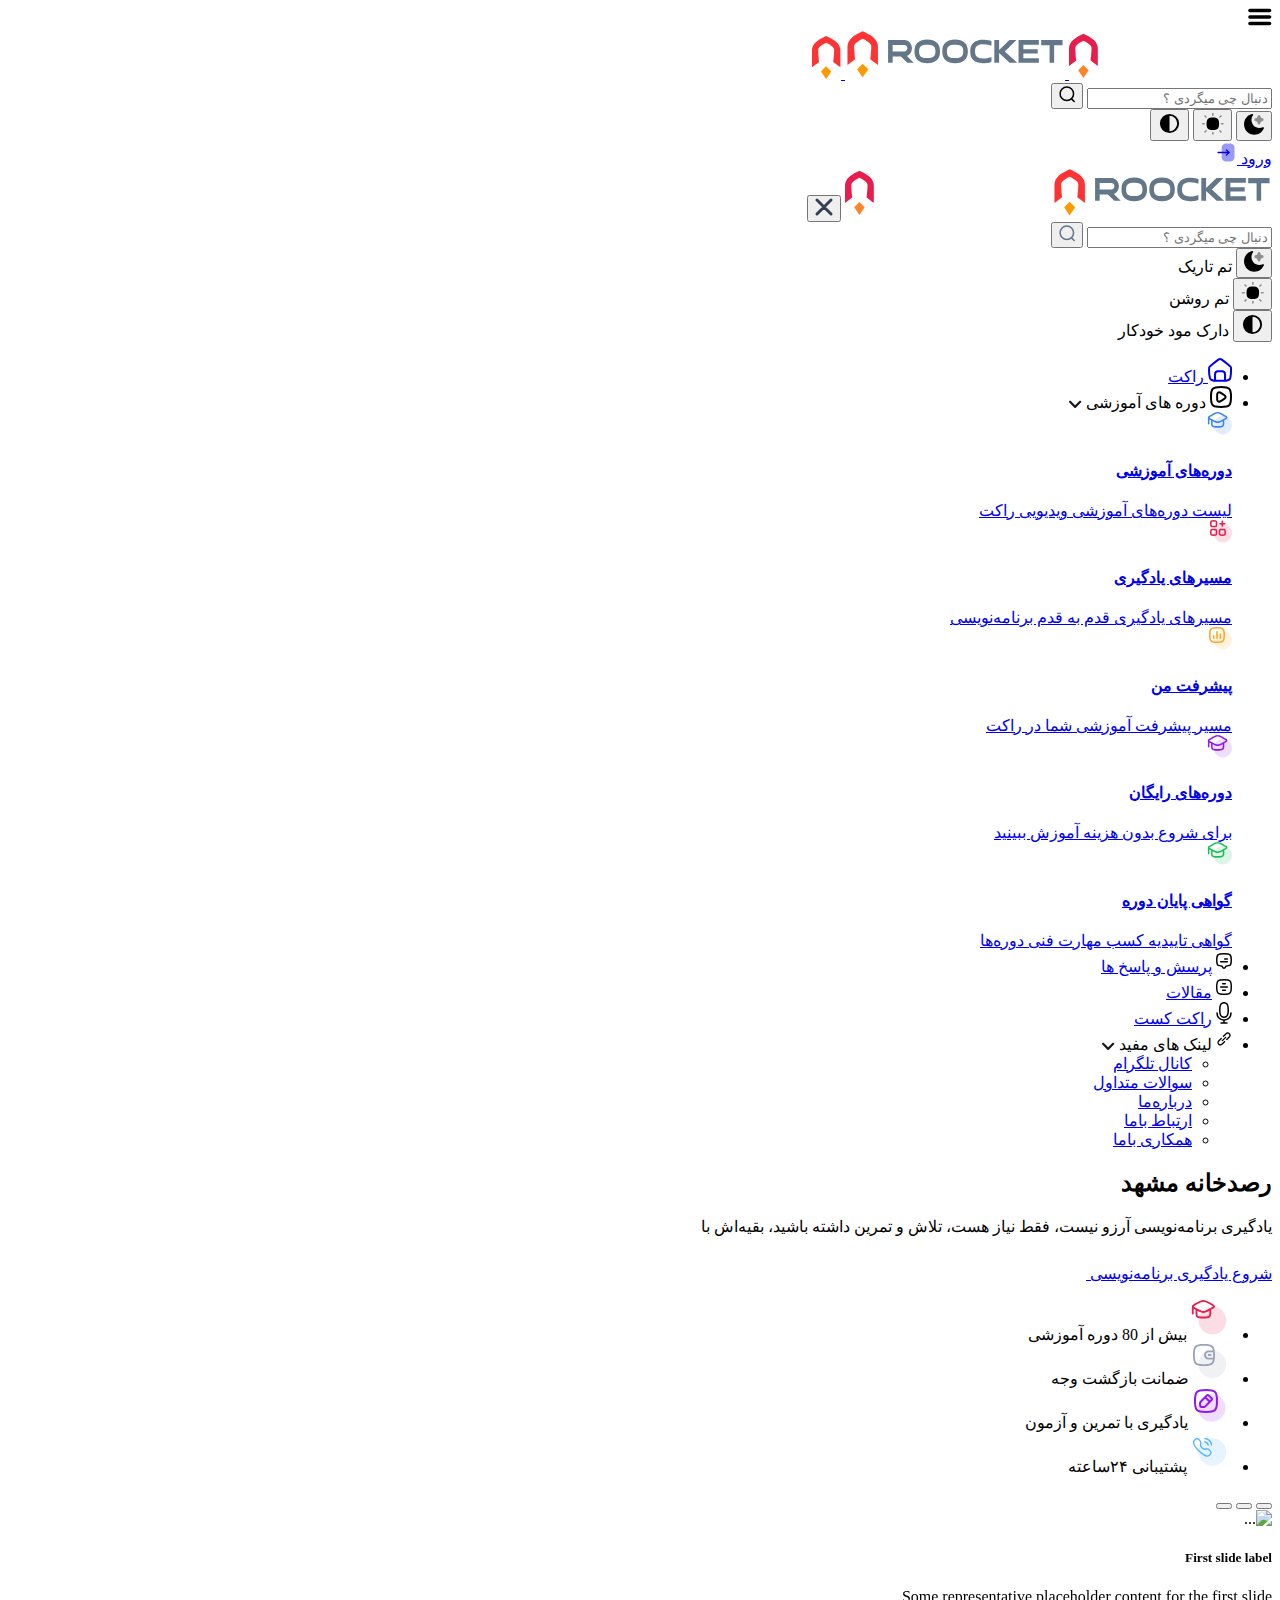
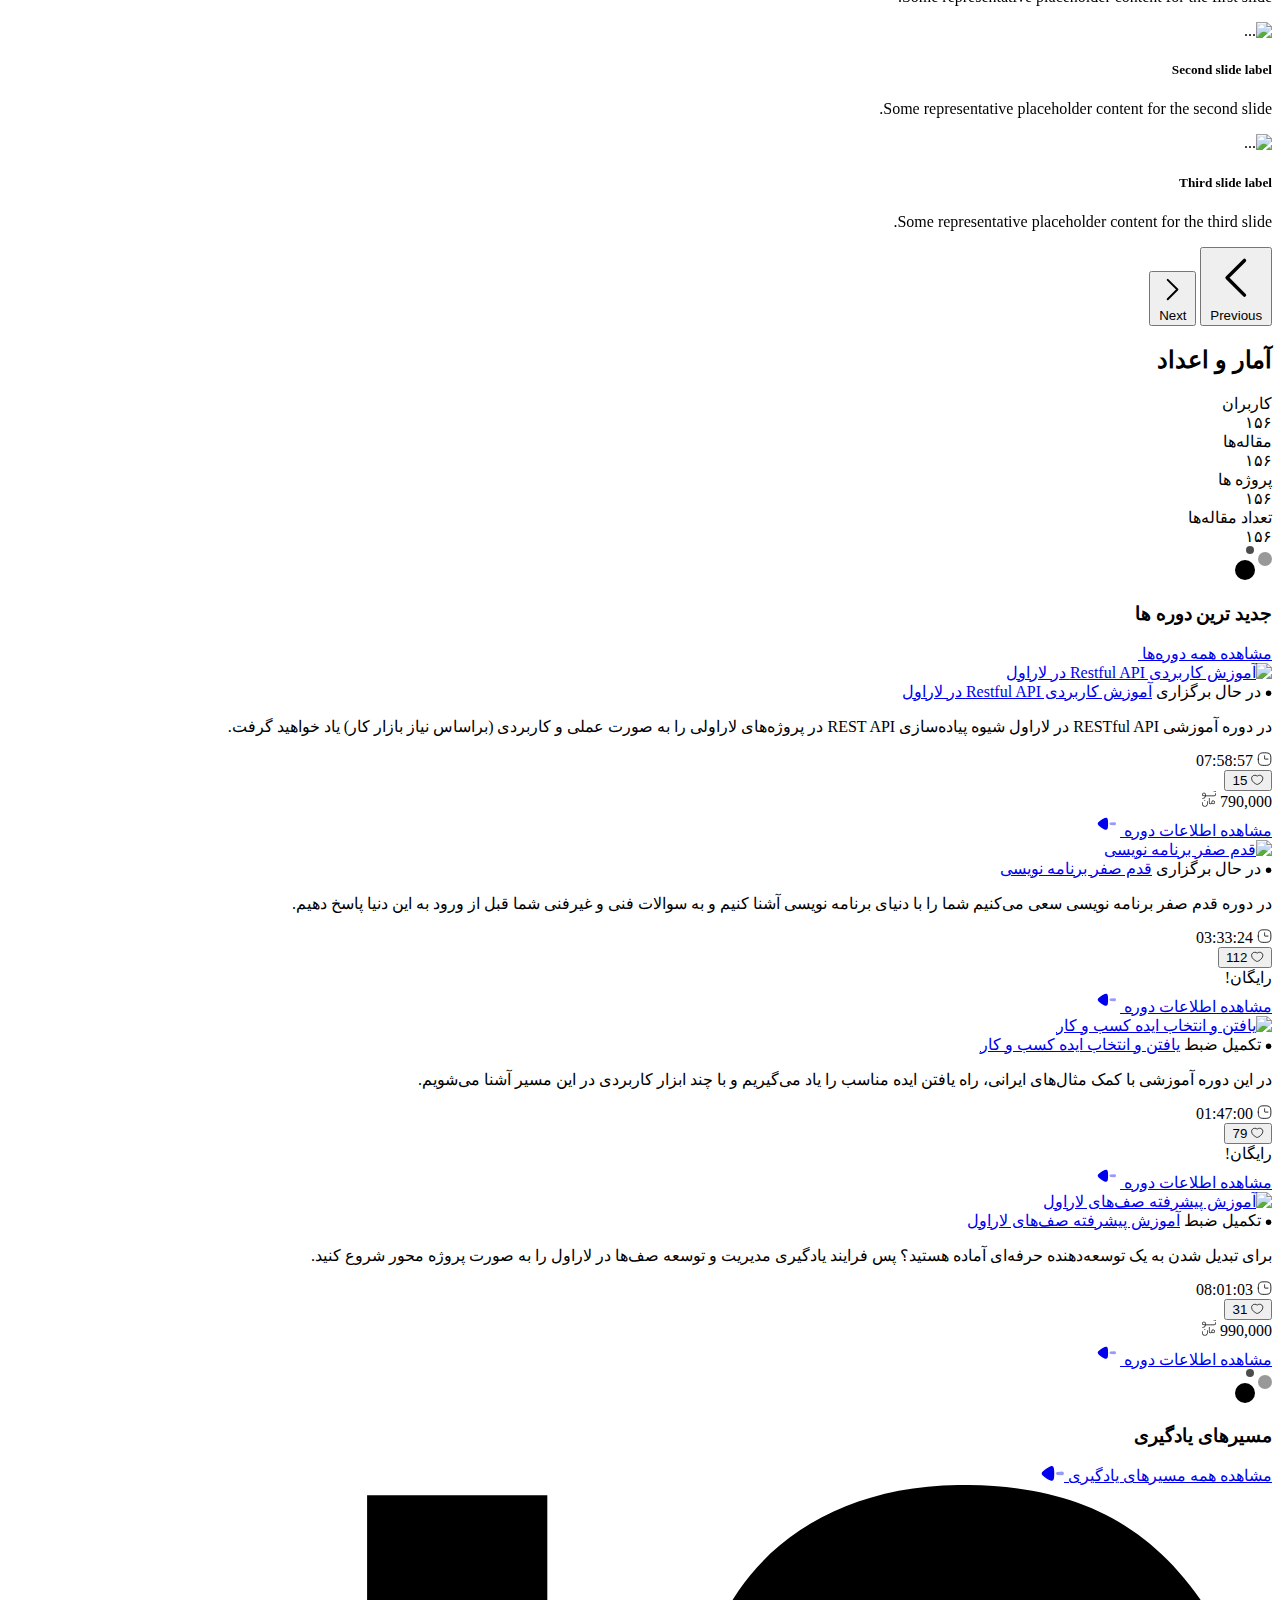
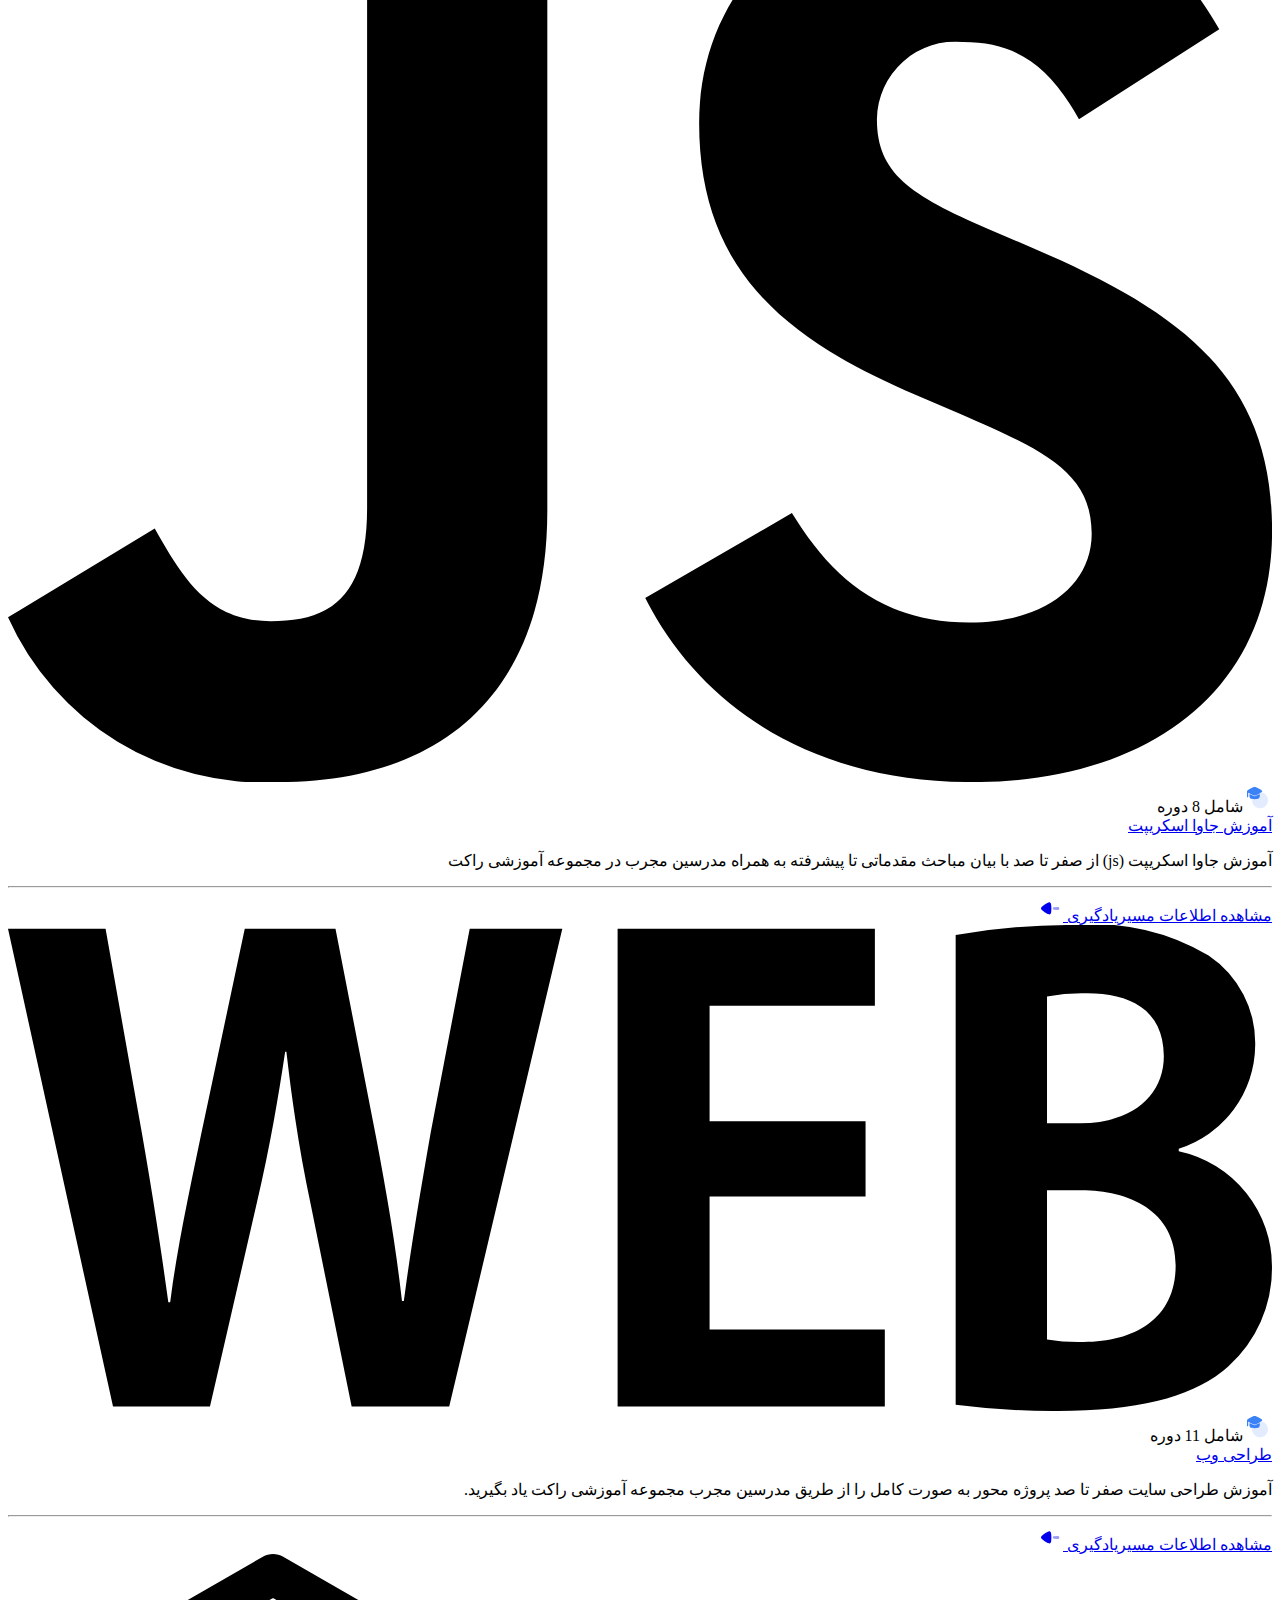
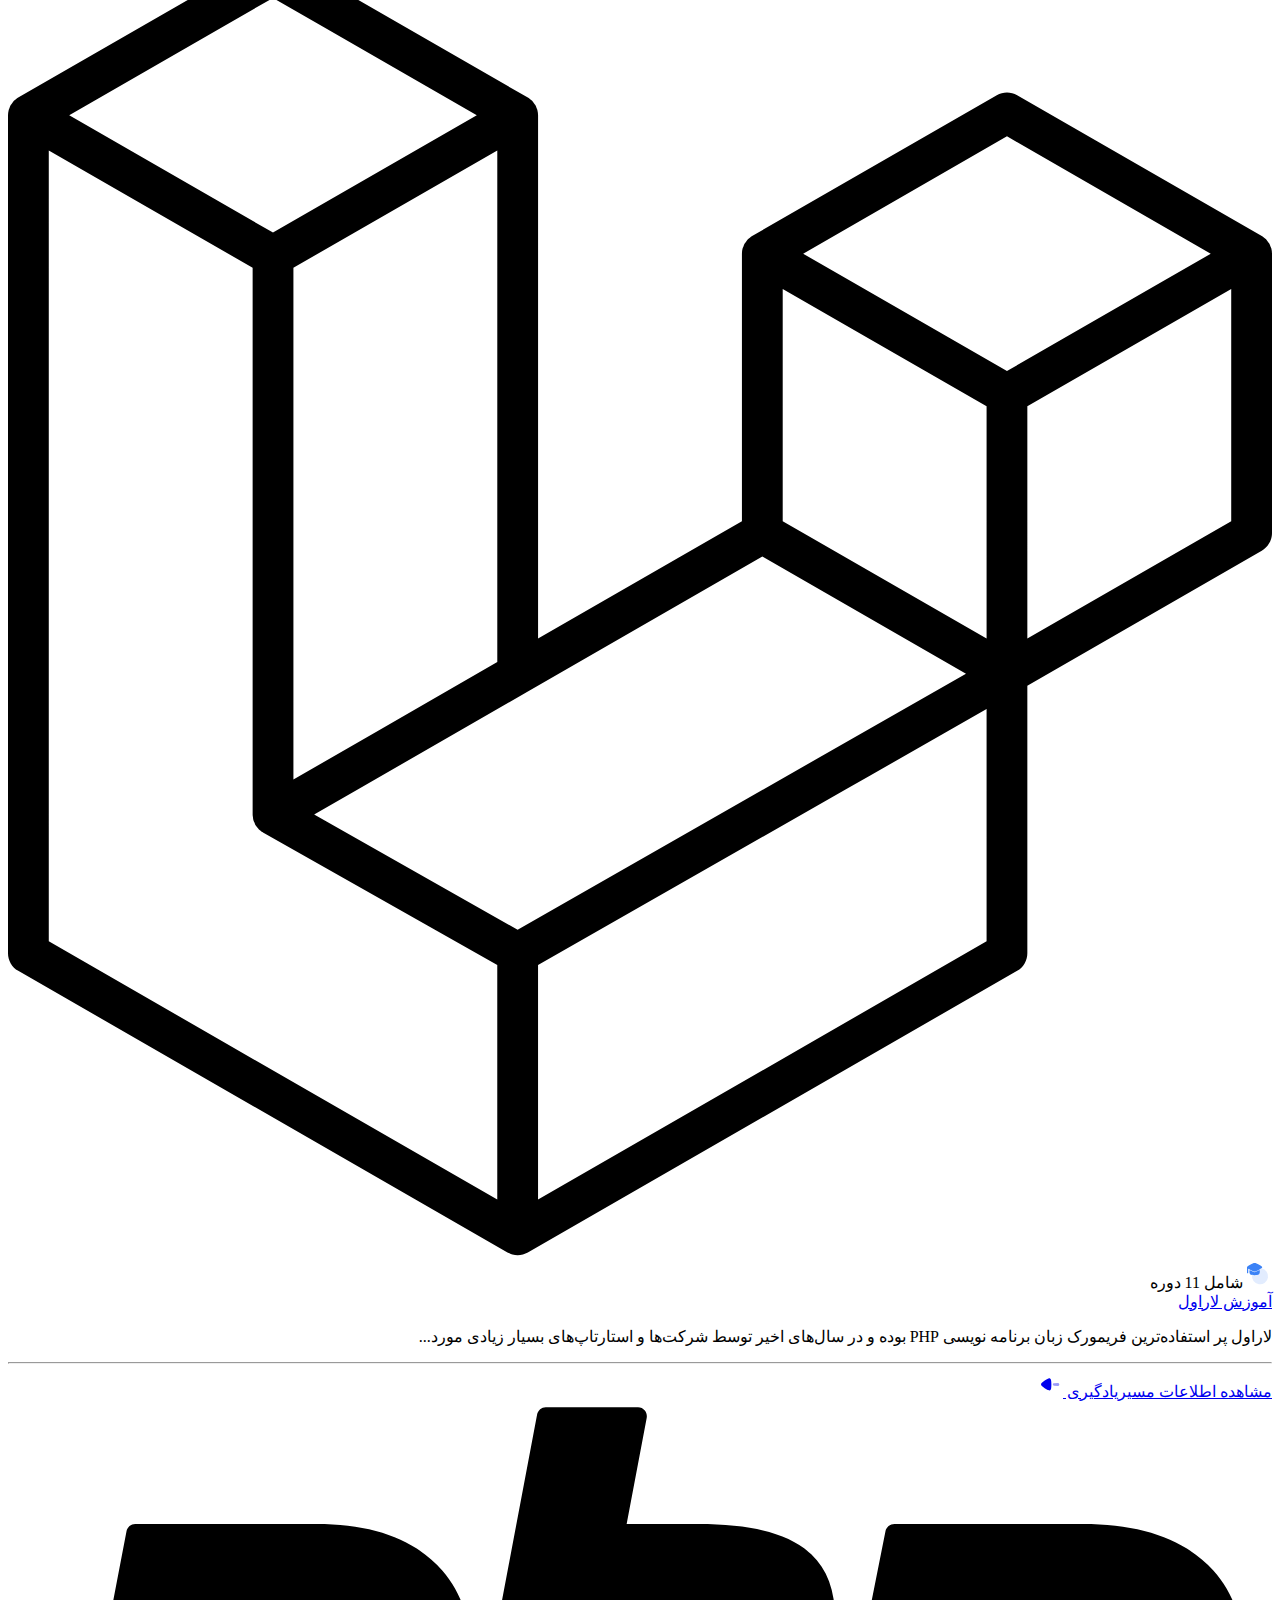
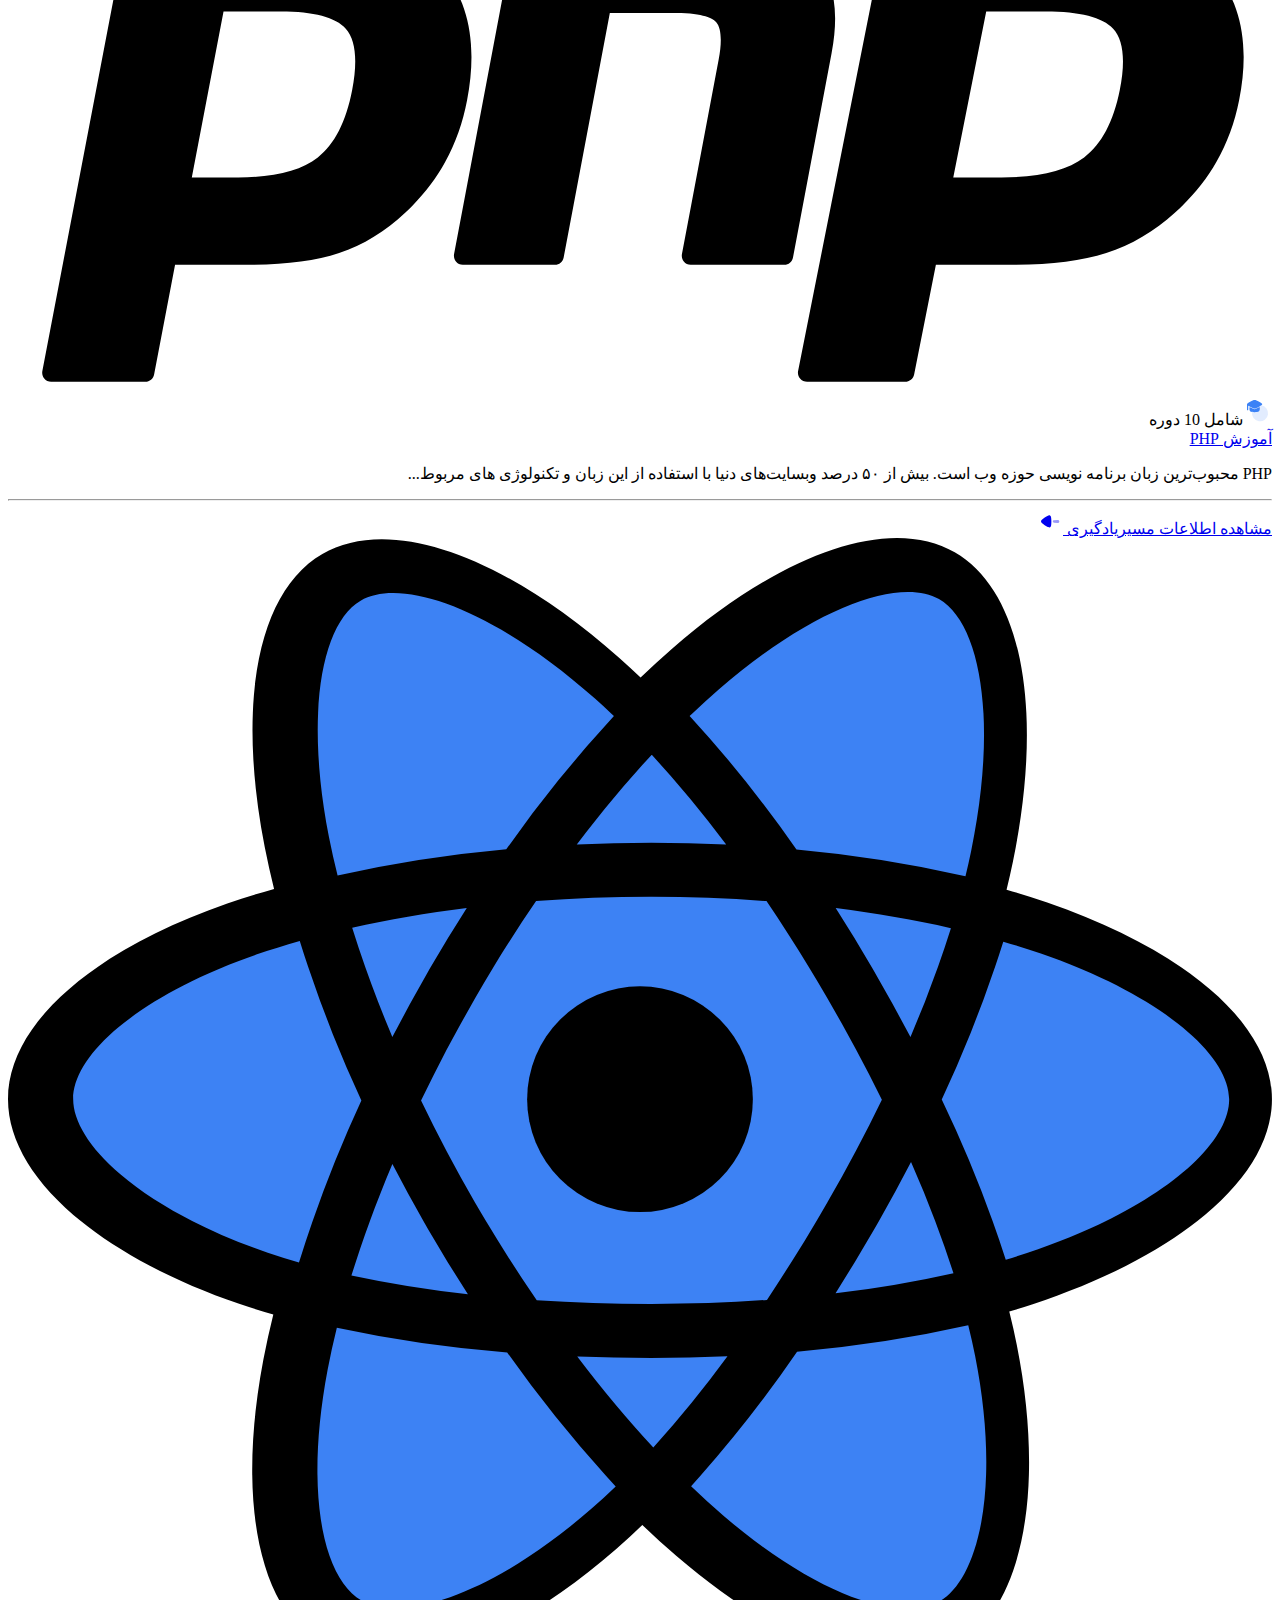
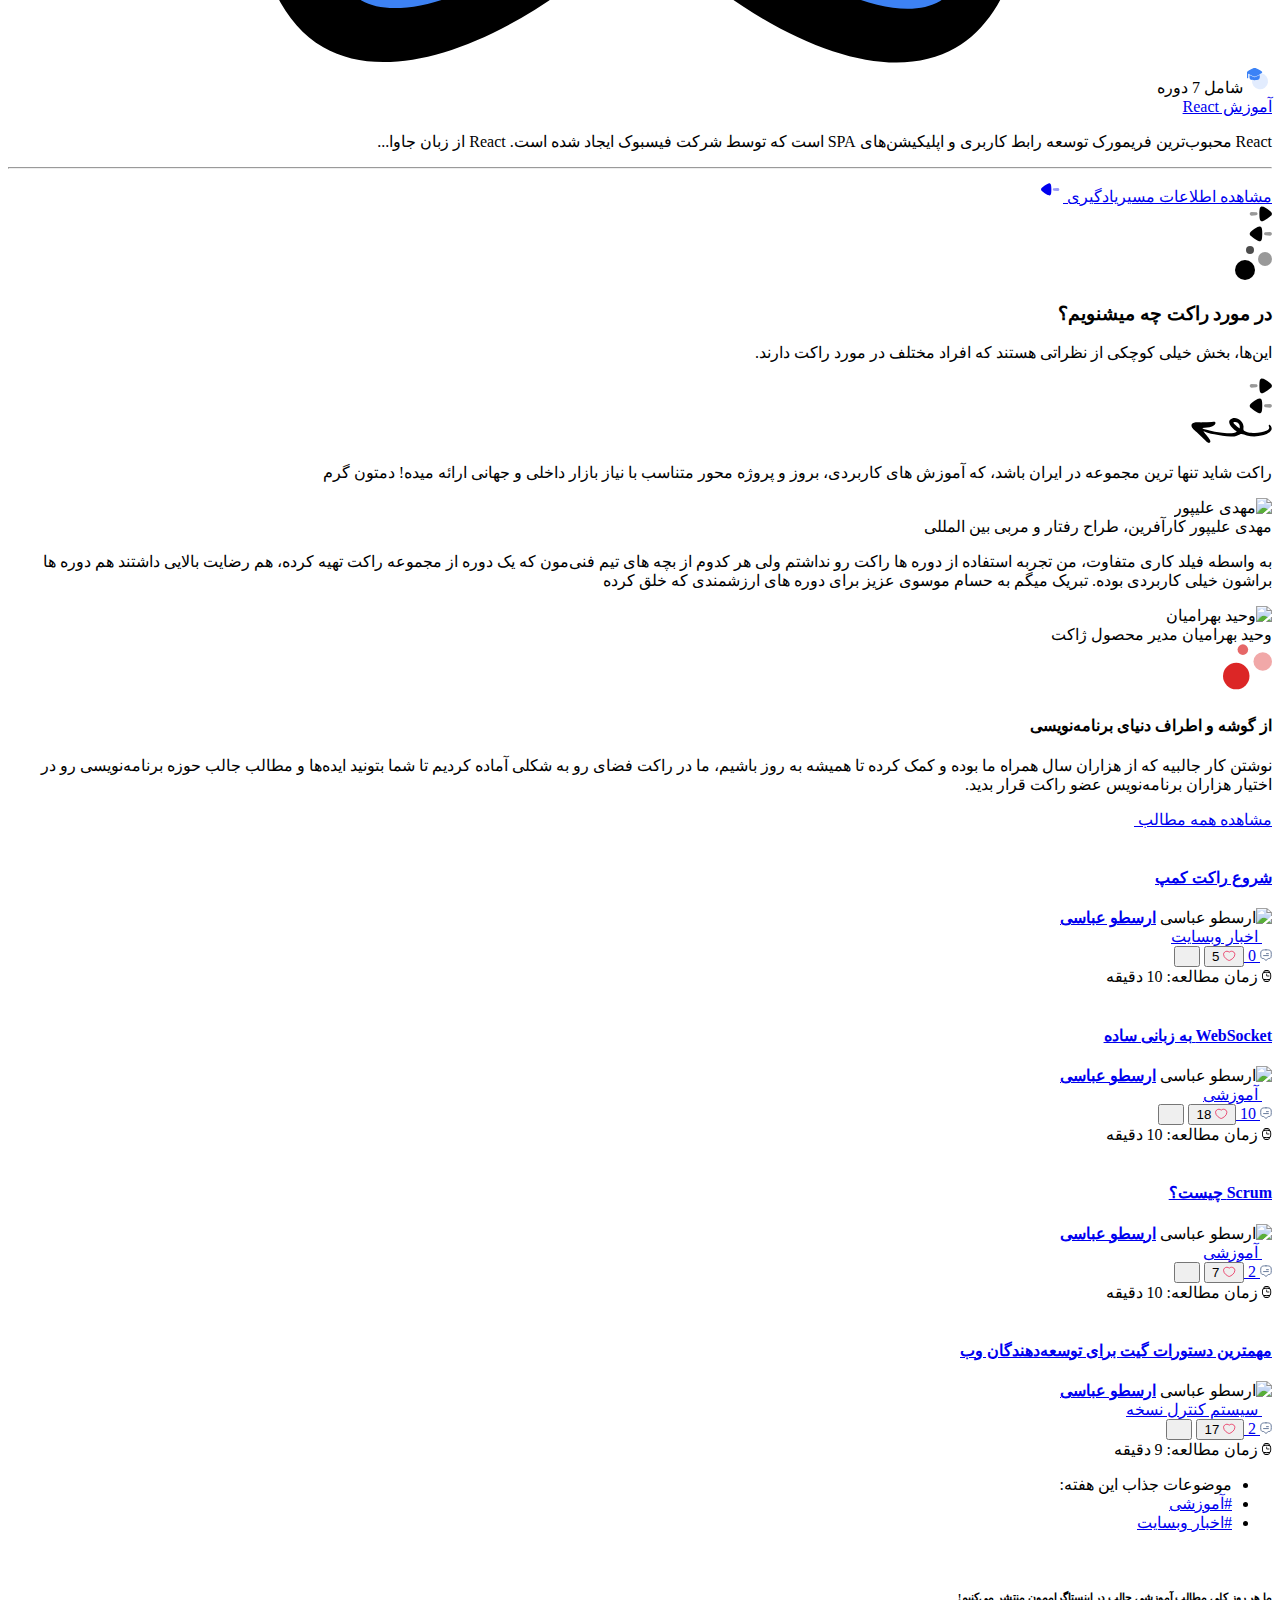
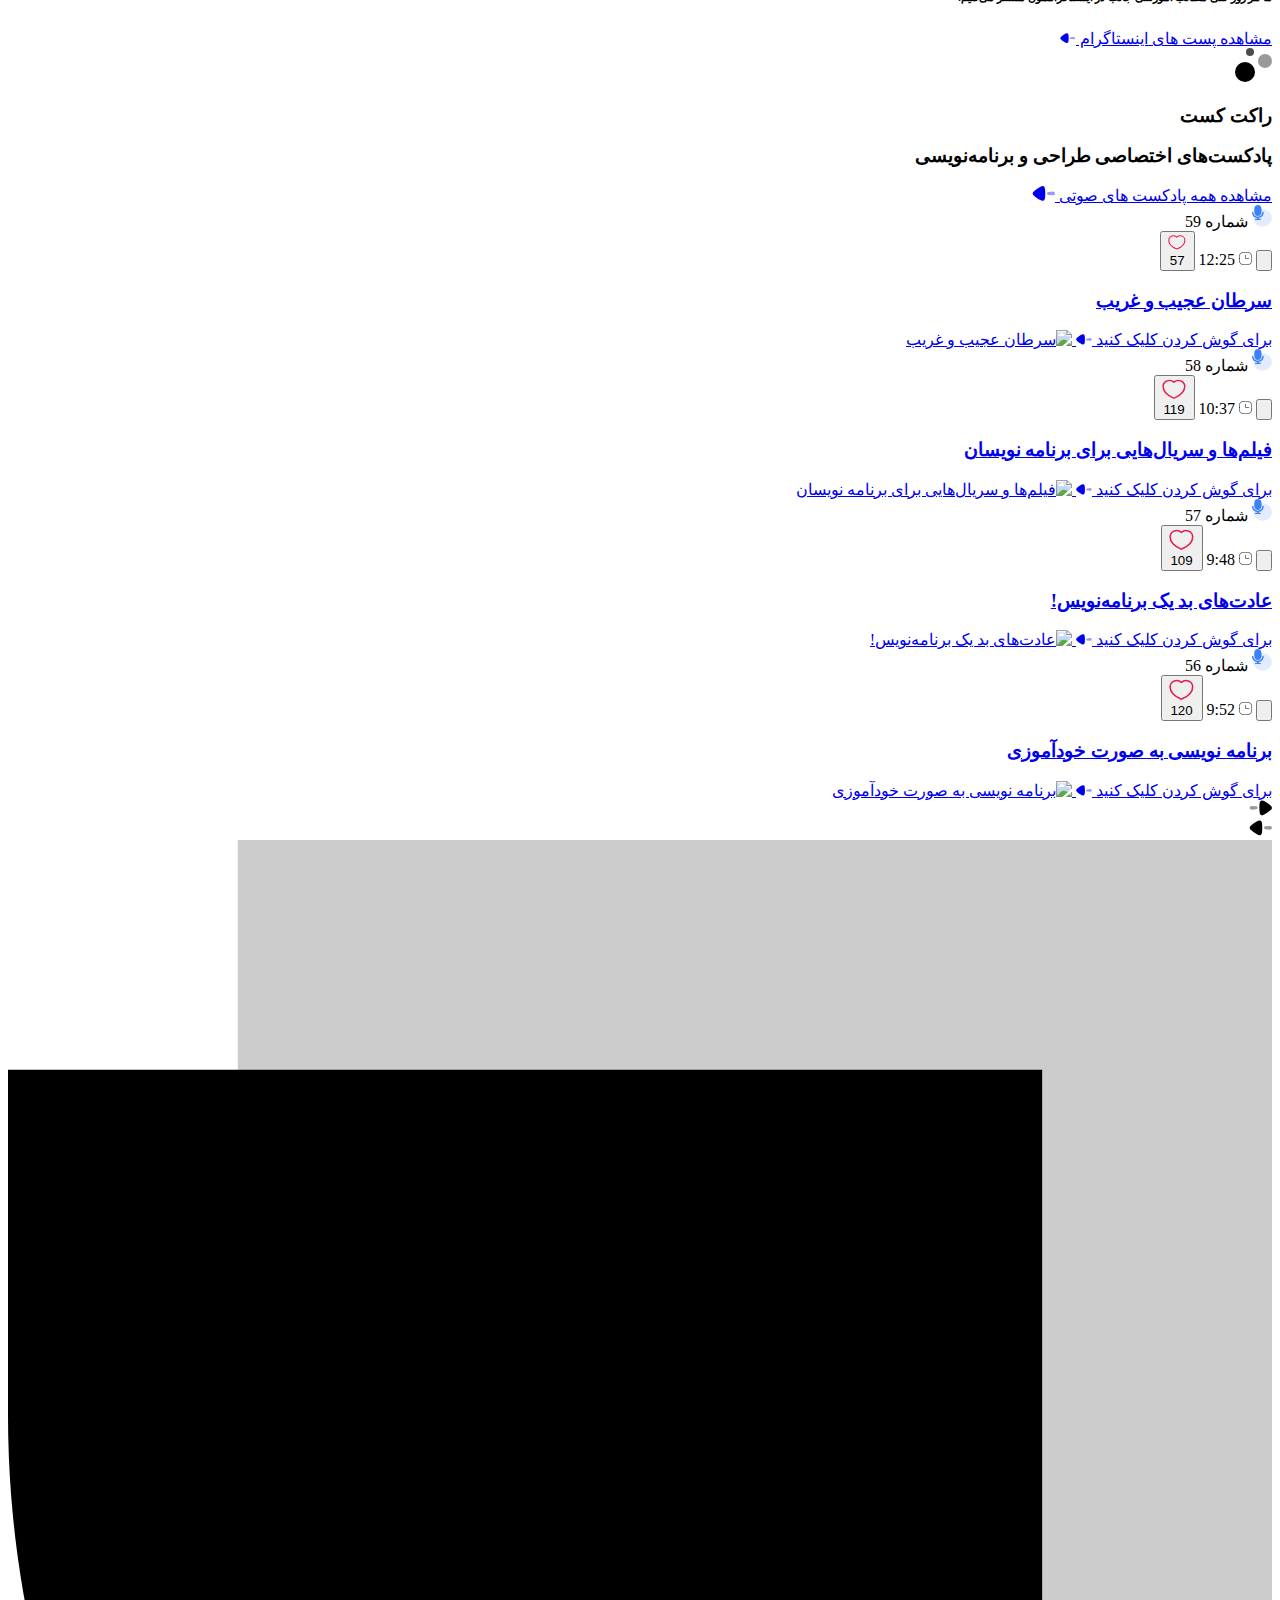
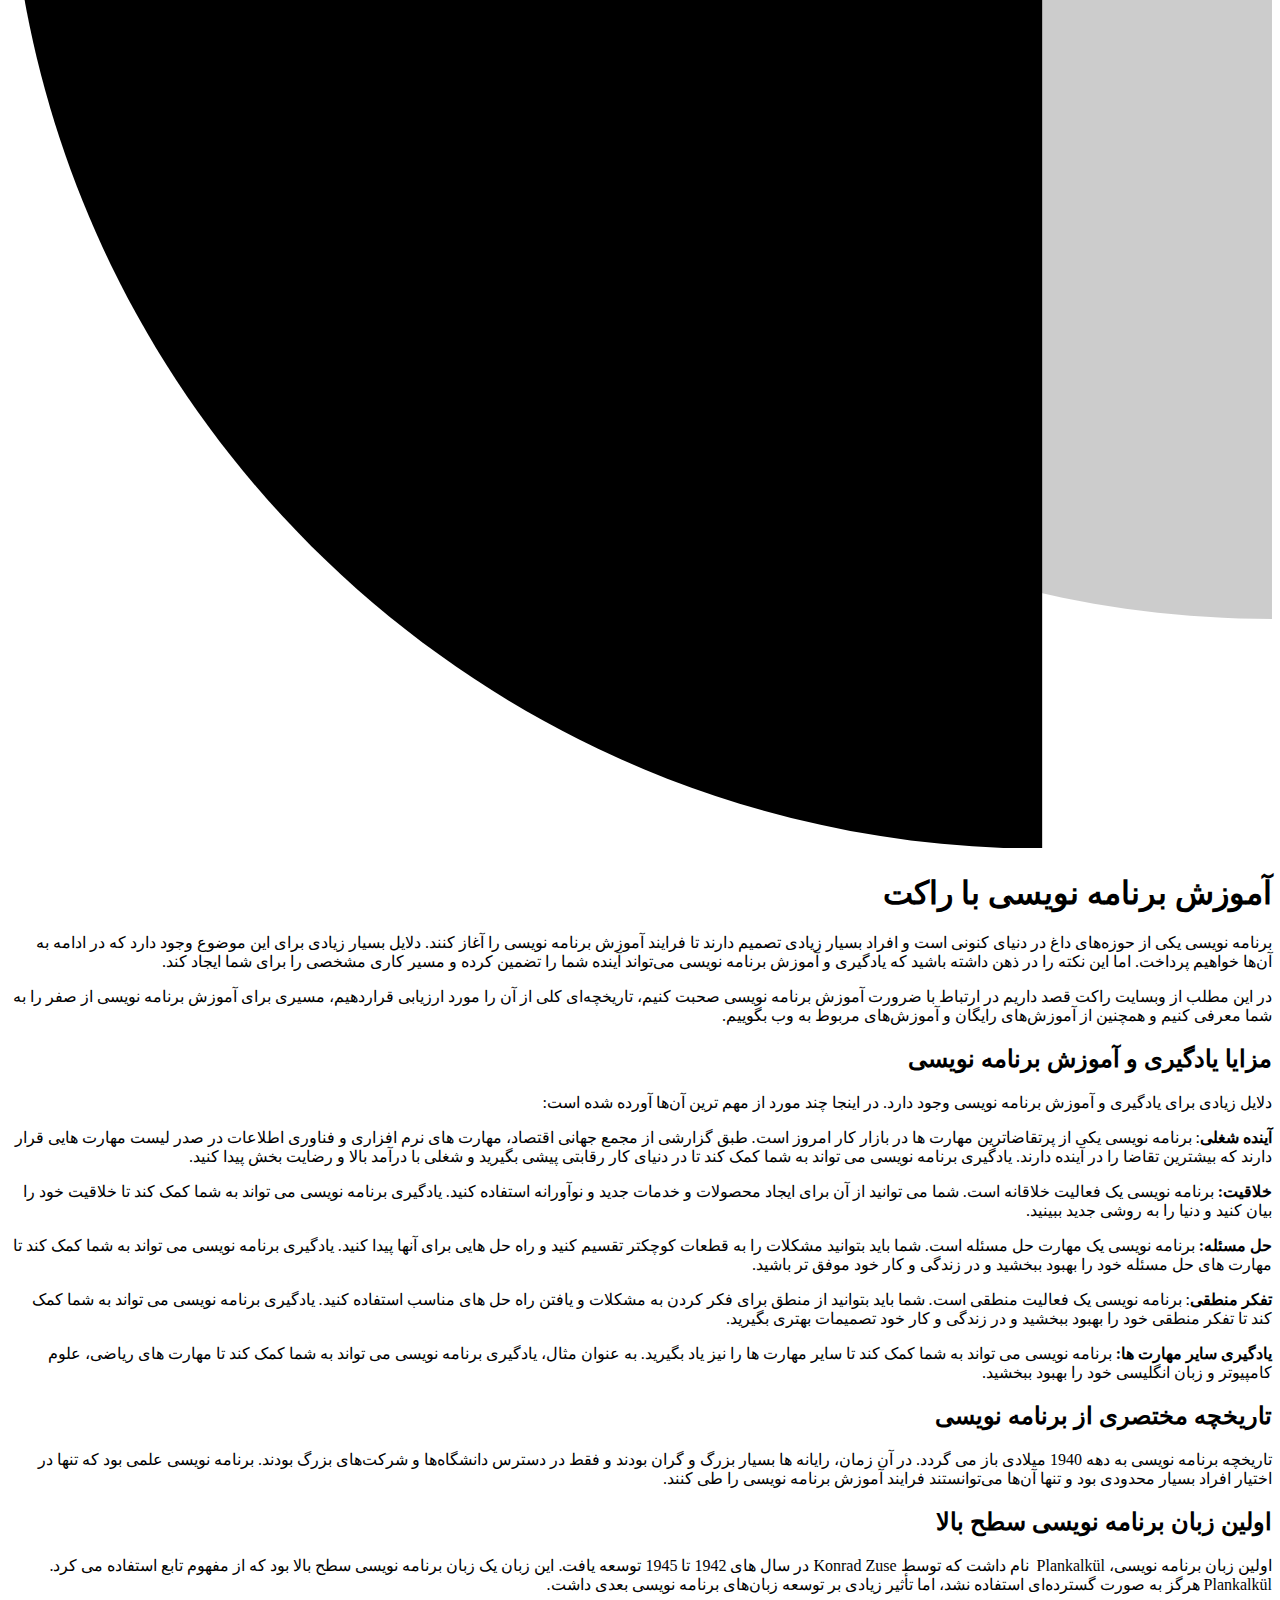
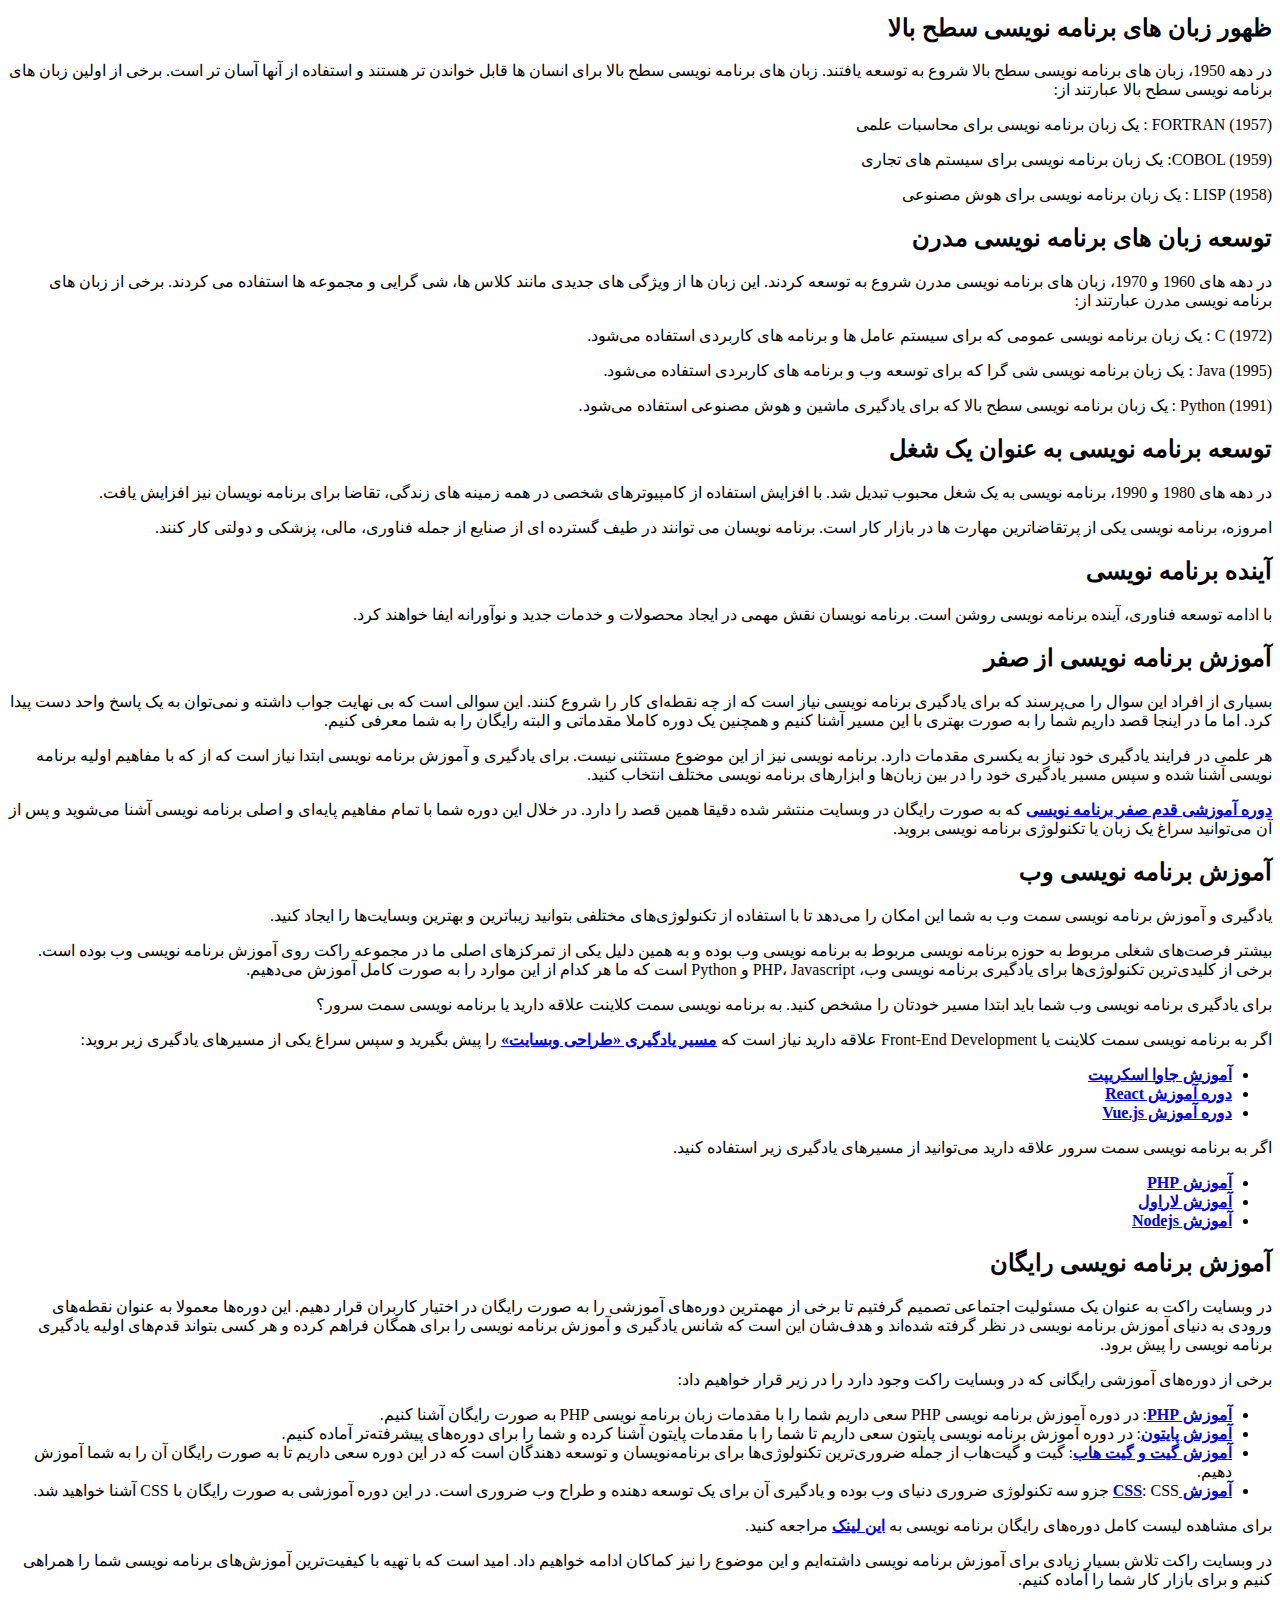
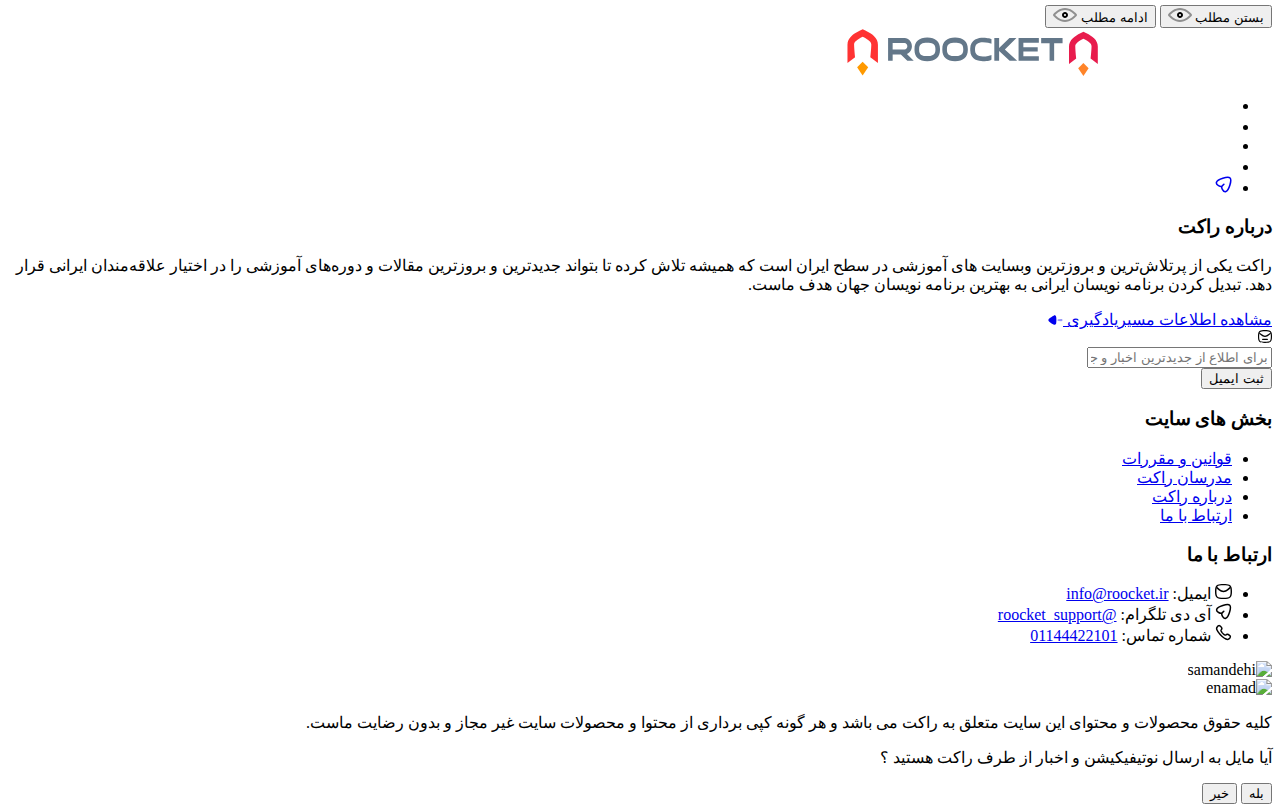
==== commit 767f6d1d: "change slider location" ====
--- a/index.html
+++ b/index.html
@@ -958,162 +958,23 @@
                     <div class="container">
 
 
-                        <section class="grid grid-cols-2 gap-2 content-center " >
-
-
-
-
-                            <div
-                            id="carouselExampleCaptions"
-                            class="relative mt-13"
-                            data-te-carousel-init
-                            data-te-ride="carousel">
-                            <!--Carousel indicators-->
-                            <div
-                              class="absolute bottom-0 left-0 right-0 z-[2] mx-[15%] mb-4 flex list-none justify-center p-0"
-                              data-te-carousel-indicators>
-                              <button
-                                type="button"
-                                data-te-target="#carouselExampleCaptions"
-                                data-te-slide-to="0"
-                                data-te-carousel-active
-                                class="mx-[3px] box-content h-[3px] w-[30px] flex-initial cursor-pointer border-0 border-y-[10px] border-solid border-transparent bg-white bg-clip-padding p-0 -indent-[999px] opacity-50 transition-opacity duration-[600ms] ease-[cubic-bezier(0.25,0.1,0.25,1.0)] motion-reduce:transition-none"
-                                aria-current="true"
-                                aria-label="Slide 1"></button>
-                              <button
-                                type="button"
-                                data-te-target="#carouselExampleCaptions"
-                                data-te-slide-to="1"
-                                class="mx-[3px] box-content h-[3px] w-[30px] flex-initial cursor-pointer border-0 border-y-[10px] border-solid border-transparent bg-white bg-clip-padding p-0 -indent-[999px] opacity-50 transition-opacity duration-[600ms] ease-[cubic-bezier(0.25,0.1,0.25,1.0)] motion-reduce:transition-none"
-                                aria-label="Slide 2"></button>
-                              <button
-                                type="button"
-                                data-te-target="#carouselExampleCaptions"
-                                data-te-slide-to="2"
-                                class="mx-[3px] box-content h-[3px] w-[30px] flex-initial cursor-pointer border-0 border-y-[10px] border-solid border-transparent bg-white bg-clip-padding p-0 -indent-[999px] opacity-50 transition-opacity duration-[600ms] ease-[cubic-bezier(0.25,0.1,0.25,1.0)] motion-reduce:transition-none"
-                                aria-label="Slide 3"></button>
-                            </div>
-                          
-                            <!--Carousel items-->
-                            <div
-                              class="relative w-full overflow-hidden after:clear-both after:block after:content-['']">
-                              <!--First item-->
-                              <div
-                                class="relative float-left -mr-[100%] w-full transition-transform duration-[600ms] ease-in-out motion-reduce:transition-none"
-                                data-te-carousel-active
-                                data-te-carousel-item
-                                style="backface-visibility: hidden">
-                                <img
-                                  src="https://tecdn.b-cdn.net/img/Photos/Slides/img%20(15).jpg"
-                                  class="block w-full rounded"
-                                  alt="..." />
-                                <div
-                                  class="absolute inset-x-[15%] bottom-5 hidden py-5 text-center text-white md:block">
-                                  <h5 class="text-xl">First slide label</h5>
-                                  <p>
-                                    Some representative placeholder content for the first slide.
-                                  </p>
-                                </div>
-                              </div>
-                              <!--Second item-->
-                              <div
-                                class="relative float-left -mr-[100%] hidden w-full transition-transform duration-[600ms] ease-in-out motion-reduce:transition-none"
-                                data-te-carousel-item
-                                style="backface-visibility: hidden">
-                                <img
-                                  src="https://tecdn.b-cdn.net/img/Photos/Slides/img%20(22).jpg"
-                                  class="block w-full"
-                                  alt="..." />
-                                <div
-                                  class="absolute inset-x-[15%] bottom-5 hidden py-5 text-center text-white md:block">
-                                  <h5 class="text-xl">Second slide label</h5>
-                                  <p>
-                                    Some representative placeholder content for the second slide.
-                                  </p>
-                                </div>
-                              </div>
-                              <!--Third item-->
-                              <div
-                                class="relative float-left -mr-[100%] hidden w-full transition-transform duration-[600ms] ease-in-out motion-reduce:transition-none"
-                                data-te-carousel-item
-                                style="backface-visibility: hidden">
-                                <img
-                                  src="https://tecdn.b-cdn.net/img/Photos/Slides/img%20(23).jpg"
-                                  class="block w-full"
-                                  alt="..." />
-                                <div
-                                  class="absolute inset-x-[15%] bottom-5 hidden py-5 text-center text-white md:block">
-                                  <h5 class="text-xl">Third slide label</h5>
-                                  <p>
-                                    Some representative placeholder content for the third slide.
-                                  </p>
-                                </div>
-                              </div>
-                            </div>
-                          
-                            <!--Carousel controls - prev item-->
-                            <button
-                              class="absolute bottom-0 left-0 top-0 z-[1] flex w-[15%] items-center justify-center border-0 bg-none p-0 text-center text-white opacity-50 transition-opacity duration-150 ease-[cubic-bezier(0.25,0.1,0.25,1.0)] hover:text-white hover:no-underline hover:opacity-90 hover:outline-none focus:text-white focus:no-underline focus:opacity-90 focus:outline-none motion-reduce:transition-none"
-                              type="button"
-                              data-te-target="#carouselExampleCaptions"
-                              data-te-slide="prev">
-                              <span class="inline-block h-8 w-8">
-                                <svg
-                                  xmlns="http://www.w3.org/2000/svg"
-                                  fill="none"
-                                  viewBox="0 0 24 24"
-                                  stroke-width="1.5"
-                                  stroke="currentColor"
-                                  class="h-6 w-6">
-                                  <path
-                                    stroke-linecap="round"
-                                    stroke-linejoin="round"
-                                    d="M15.75 19.5L8.25 12l7.5-7.5" />
-                                </svg>
-                              </span>
-                              <span
-                                class="!absolute !-m-px !h-px !w-px !overflow-hidden !whitespace-nowrap !border-0 !p-0 ![clip:rect(0,0,0,0)]"
-                                >Previous</span
-                              >
-                            </button>
-                            <!--Carousel controls - next item-->
-                            <button
-                              class="absolute bottom-0 right-0 top-0 z-[1] flex w-[15%] items-center justify-center border-0 bg-none p-0 text-center text-white opacity-50 transition-opacity duration-150 ease-[cubic-bezier(0.25,0.1,0.25,1.0)] hover:text-white hover:no-underline hover:opacity-90 hover:outline-none focus:text-white focus:no-underline focus:opacity-90 focus:outline-none motion-reduce:transition-none"
-                              type="button"
-                              data-te-target="#carouselExampleCaptions"
-                              data-te-slide="next">
-                              <span class="inline-block h-8 w-8">
-                                <svg
-                                  xmlns="http://www.w3.org/2000/svg"
-                                  fill="none"
-                                  viewBox="0 0 24 24"
-                                  stroke-width="1.5"
-                                  stroke="currentColor"
-                                  class="h-6 w-6">
-                                  <path
-                                    stroke-linecap="round"
-                                    stroke-linejoin="round"
-                                    d="M8.25 4.5l7.5 7.5-7.5 7.5" />
-                                </svg>
-                              </span>
-                              <span
-                                class="!absolute !-m-px !h-px !w-px !overflow-hidden !whitespace-nowrap !border-0 !p-0 ![clip:rect(0,0,0,0)]"
-                                >Next</span
-                              >
-                            </button>
-                          </div>  
+                        <section class="grid lg:grid-cols-2 gap-2 sm:grid-cols-1 content-center " >
+
+
+
+ 
                           
                           
                           
-                          <div class="w-[90%] ">
+                         
                             
                           
                           
                           
                             
-                            <div class="relative grid xl:grid-col  sm:overflow-visible overflow-hidden" >
+                            <div class="relative grid xl:grid-col sm:grid-cols sm:overflow-visible overflow-hidden" >
                               <div
-                                  class="col-span-6 z-0 xl:order-2 order-2 xl:text-right text-center xl:mt-0 sm:mt-510 mt-345">
+                                  class="col-span z-0 xl:order-2 order-2 xl:text-right text-center xl:mt-0 sm:mt-10 lg:mt-345">
                                   <h2
                                       class="text-biscay-700 dark:text-white font-extrabold !leading-21 md:text-6xl text-5xl xl:max-w-lg-m xl:mb-4">
                                      رصدخانه مشهد</h2>
@@ -1206,6 +1067,146 @@
                           
                           </div>
                           
+                          <div
+                          id="carouselExampleCaptions"
+                          class="h-[12rem] mt-13  sm:grid-cols justify-items-center justify-items-stretch mb-12 "
+                          data-te-carousel-init
+                          data-te-ride="carousel">
+                          <!--Carousel indicators-->
+                          <div
+                            class="z-[2] mx-[15%] mb-4 flex list-none justify-center p-0 text-black"
+                            data-te-carousel-indicators>
+                            <button
+                              type="button"
+                              data-te-target="#carouselExampleCaptions"
+                              data-te-slide-to="0"
+                              data-te-carousel-active
+                              class="mx-[3px] box-content h-[3px] w-[30px] flex-initial cursor-pointer border-0 border-y-[10px] border-solid border-transparent bg-white bg-clip-padding p-0 -indent-[999px] opacity-50 transition-opacity duration-[600ms] ease-[cubic-bezier(0.25,0.1,0.25,1.0)] motion-reduce:transition-none"
+                              aria-current="true"
+                              aria-label="Slide 1"></button>
+                            <button
+                              type="button"
+                              data-te-target="#carouselExampleCaptions"
+                              data-te-slide-to="1"
+                              class="mx-[3px] box-content h-[3px] w-[30px] flex-initial cursor-pointer border-0 border-y-[10px] border-solid border-transparent bg-white bg-clip-padding p-0 -indent-[999px] opacity-50 transition-opacity duration-[600ms] ease-[cubic-bezier(0.25,0.1,0.25,1.0)] motion-reduce:transition-none"
+                              aria-label="Slide 2"></button>
+                            <button
+                              type="button"
+                              data-te-target="#carouselExampleCaptions"
+                              data-te-slide-to="2"
+                              class="mx-[3px] box-content h-[3px] w-[30px] flex-initial cursor-pointer border-0 border-y-[10px] border-solid border-transparent bg-white bg-clip-padding p-0 -indent-[999px] opacity-50 transition-opacity duration-[600ms] ease-[cubic-bezier(0.25,0.1,0.25,1.0)] motion-reduce:transition-none"
+                              aria-label="Slide 3"></button>
+                          </div>
+                        
+                          <!--Carousel items-->
+                          <div
+                            class="relative w-[85%] overflow-hidden after:clear-both after:block after:content-['']">
+                            <!--First item-->
+                            <div
+                              class="relative float-left mr-[100%] w-full     transition-transform duration-[600ms] ease-in-out motion-reduce:transition-none"
+                              data-te-carousel-active
+                              data-te-carousel-item
+                              style="backface-visibility: hidden">
+                              <img
+                                src="https://tecdn.b-cdn.net/img/Photos/Slides/img%20(15).jpg"
+                                class="block w-full rounded"
+                                alt="..." />
+                              <div
+                                class="absolute inset-x-[15%] bottom-5 hidden py-5 text-center text-white md:block">
+                                <h5 class="text-xl">First slide label</h5>
+                                <p>
+                                  Some representative placeholder content for the first slide.
+                                </p>
+                              </div>
+                            </div>
+                            <!--Second item-->
+                            <div
+                              class="relative float-left -mr-[100%]  w-full transition-transform duration-[600ms] ease-in-out motion-reduce:transition-none"
+                              data-te-carousel-item
+                              style="backface-visibility: hidden">
+                              <img
+                                src="https://tecdn.b-cdn.net/img/Photos/Slides/img%20(22).jpg"
+                                class="block w-full"
+                                alt="..." />
+                              <div
+                                class="absolute inset-x-[15%] bottom-5 hidden py-5 text-center text-white md:block">
+                                <h5 class="text-xl">Second slide label</h5>
+                                <p>
+                                  Some representative placeholder content for the second slide.
+                                </p>
+                              </div>
+                            </div>
+                            <!--Third item-->
+                            <div
+                              class="relative float-left -mr-[100%] hidden w-full transition-transform duration-[600ms] ease-in-out motion-reduce:transition-none"
+                              data-te-carousel-item
+                              style="backface-visibility: hidden">
+                              <img
+                                src="https://tecdn.b-cdn.net/img/Photos/Slides/img%20(23).jpg"
+                                class="block w-full"
+                                alt="..." />
+                              <div
+                                class="absolute inset-x-[15%] bottom-5 hidden py-5 text-center text-white md:block">
+                                <h5 class="text-xl">Third slide label</h5>
+                                <p>
+                                  Some representative placeholder content for the third slide.
+                                </p>
+                              </div>
+                            </div>
+                          </div>
+                        
+                          <!--Carousel controls - prev item-->
+                          <button
+                            class="absolute bottom-0 left-0 top-0 z-[1] flex w-[15%] items-center justify-center border-0 bg-none p-0 text-center text-white opacity-50 transition-opacity duration-150 ease-[cubic-bezier(0.25,0.1,0.25,1.0)] hover:text-white hover:no-underline hover:opacity-90 hover:outline-none focus:text-white focus:no-underline focus:opacity-90 focus:outline-none motion-reduce:transition-none"
+                            type="button"
+                            data-te-target="#carouselExampleCaptions"
+                            data-te-slide="prev">
+                            <span class="inline-block h-8 w-8">
+                              <svg
+                                xmlns="http://www.w3.org/2000/svg"
+                                fill="none"
+                                viewBox="0 0 24 24"
+                                stroke-width="1.5"
+                                stroke="currentColor"
+                                class="h-6 w-6">
+                                <path
+                                  stroke-linecap="round"
+                                  stroke-linejoin="round"
+                                  d="M15.75 19.5L8.25 12l7.5-7.5" />
+                              </svg>
+                            </span>
+                            <span
+                              class="!absolute !-m-px !h-px !w-px !overflow-hidden !whitespace-nowrap !border-0 !p-0 ![clip:rect(0,0,0,0)]"
+                              >Previous</span
+                            >
+                          </button>
+                          <!--Carousel controls - next item-->
+                          <button
+                            class="absolute bottom-0 right-0 top-0 z-[1] flex w-[15%] items-center justify-center border-0 bg-none p-0 text-center text-white opacity-50 transition-opacity duration-150 ease-[cubic-bezier(0.25,0.1,0.25,1.0)] hover:text-white hover:no-underline hover:opacity-90 hover:outline-none focus:text-white focus:no-underline focus:opacity-90 focus:outline-none motion-reduce:transition-none"
+                            type="button"
+                            data-te-target="#carouselExampleCaptions"
+                            data-te-slide="next">
+                            <span class="inline-block h-8 w-8">
+                              <svg
+                                xmlns="http://www.w3.org/2000/svg"
+                                fill="none"
+                                viewBox="0 0 24 24"
+                                stroke-width="1.5"
+                                stroke="currentColor"
+                                class="h-6 w-6">
+                                <path
+                                  stroke-linecap="round"
+                                  stroke-linejoin="round"
+                                  d="M8.25 4.5l7.5 7.5-7.5 7.5" />
+                              </svg>
+                            </span>
+                            <span
+                              class="!absolute !-m-px !h-px !w-px !overflow-hidden !whitespace-nowrap !border-0 !p-0 ![clip:rect(0,0,0,0)]"
+                              >Next</span
+                            >
+                          </button>
+                        </div> 
+                          
                           
                           </section>
                     </div>
@@ -1223,7 +1224,7 @@
                     <script src="https://cdn.jsdelivr.net/npm/tw-elements/dist/js/tw-elements.umd.min.js"></script>
                     <script src="https://cdn.tailwindcss.com"></script>
             
-  <div class="max-w-md mx-auto bg-white p-10 rounded-md shadow-md space-y-5 grid-rows-4">
+  <div class="max-w-md mx-auto bg-white p-10 rounded-md shadow-md space-y-5 grid-rows-4 mb-14">
     <div class="text-center">
       <h2 class="text-3xl font-semibold mb-4">آمار و اعداد</h2>
     </div>
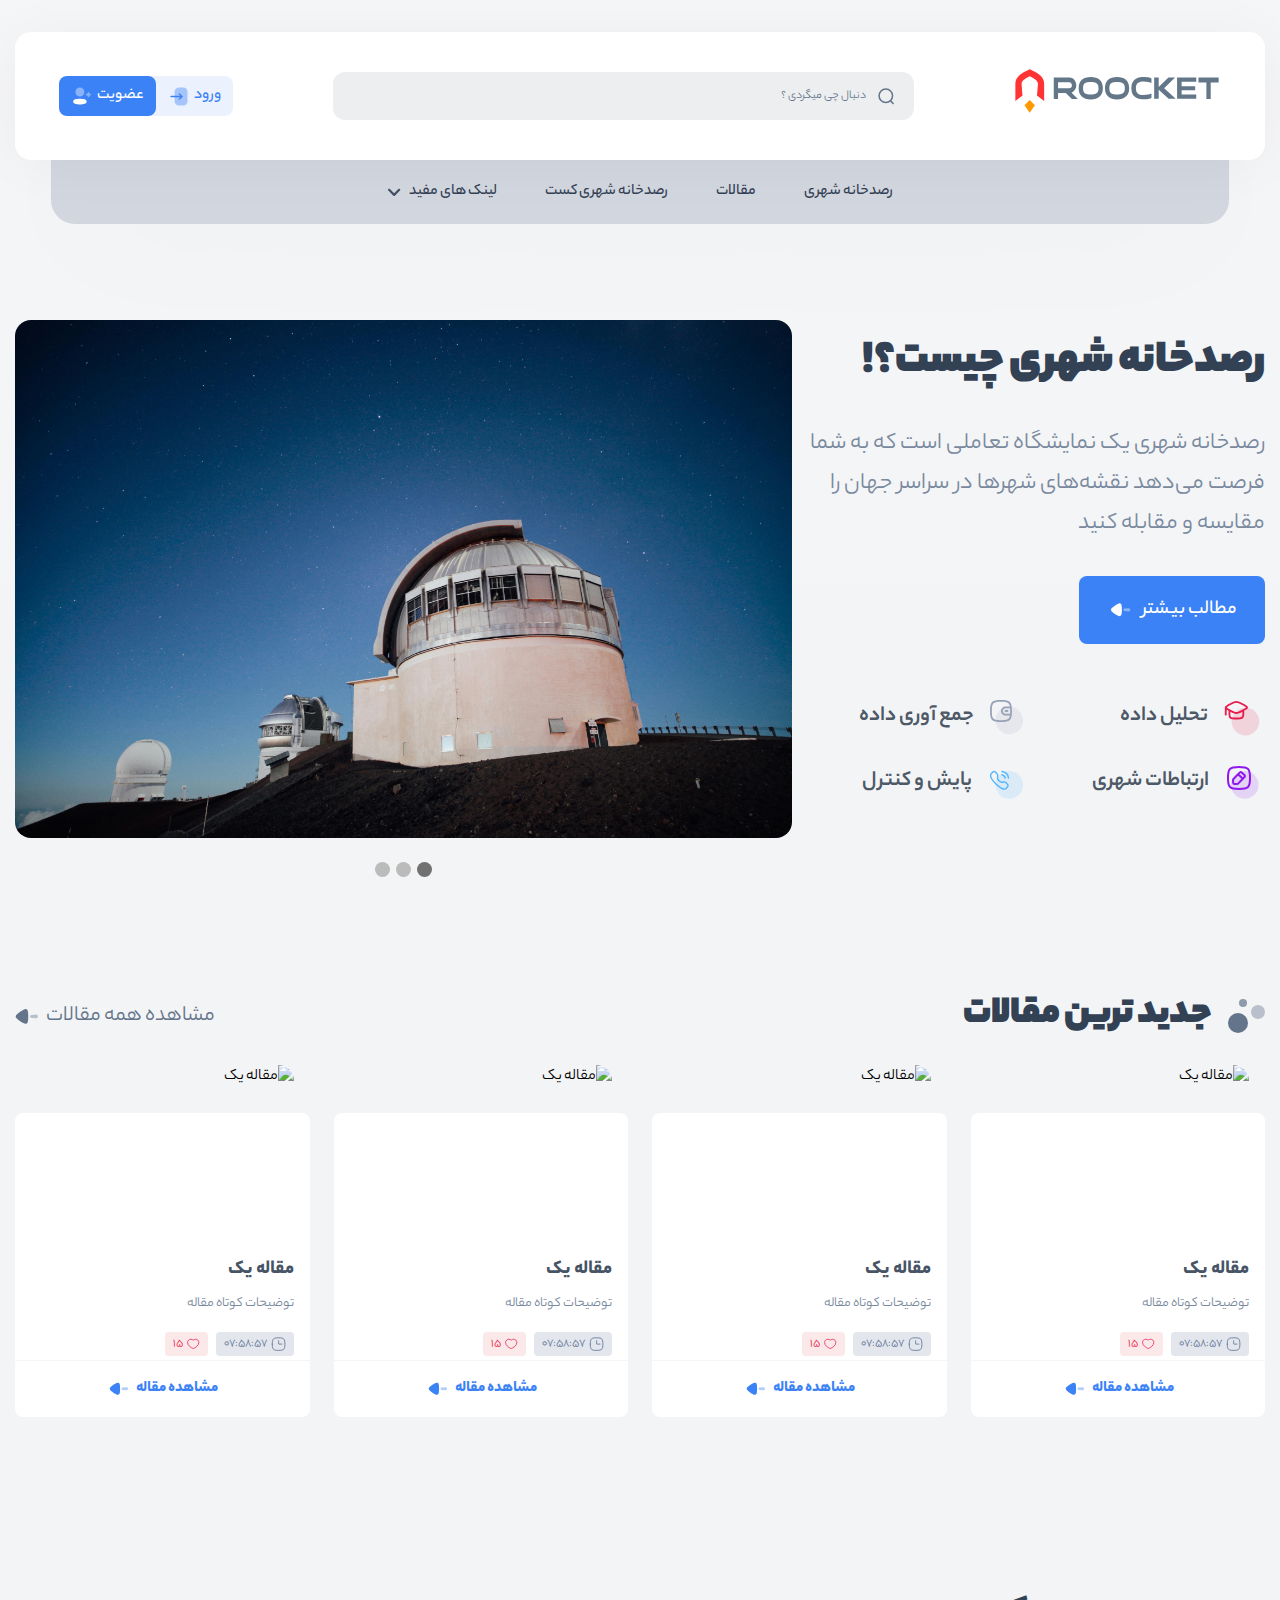
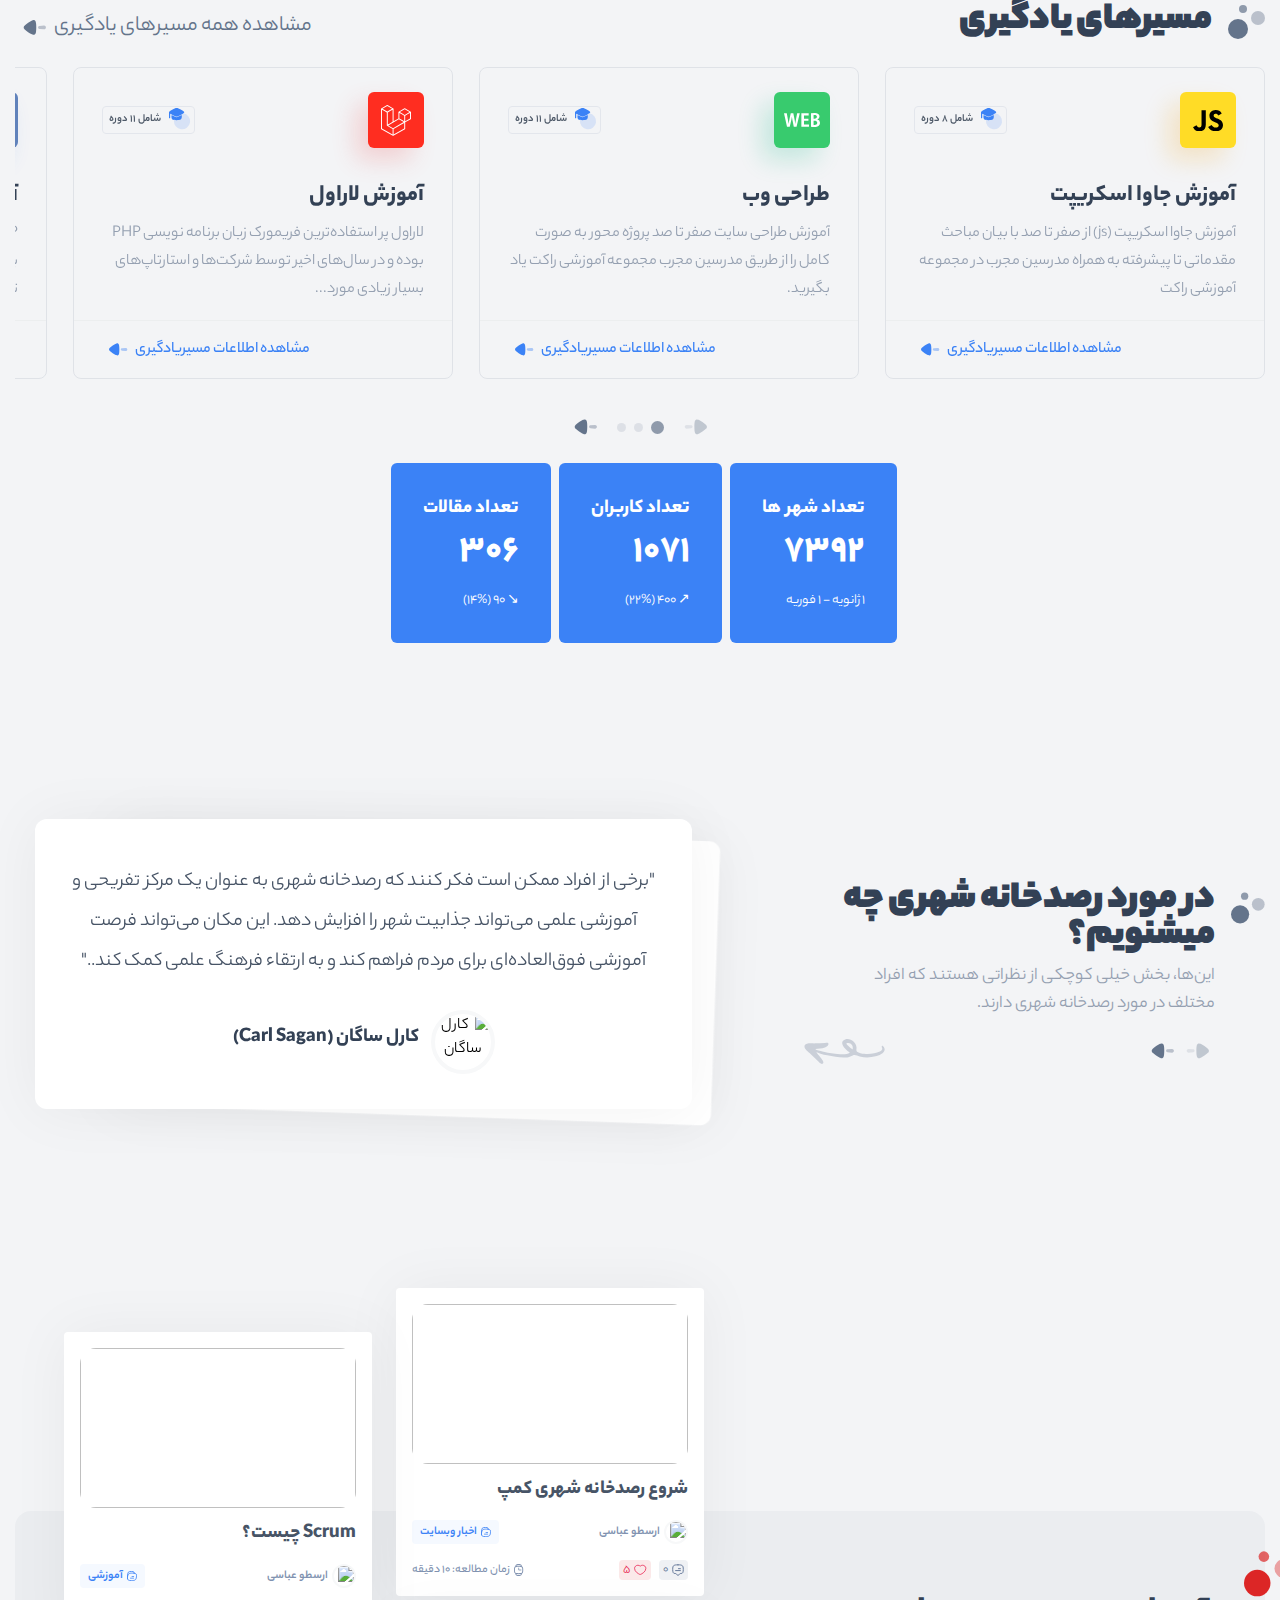
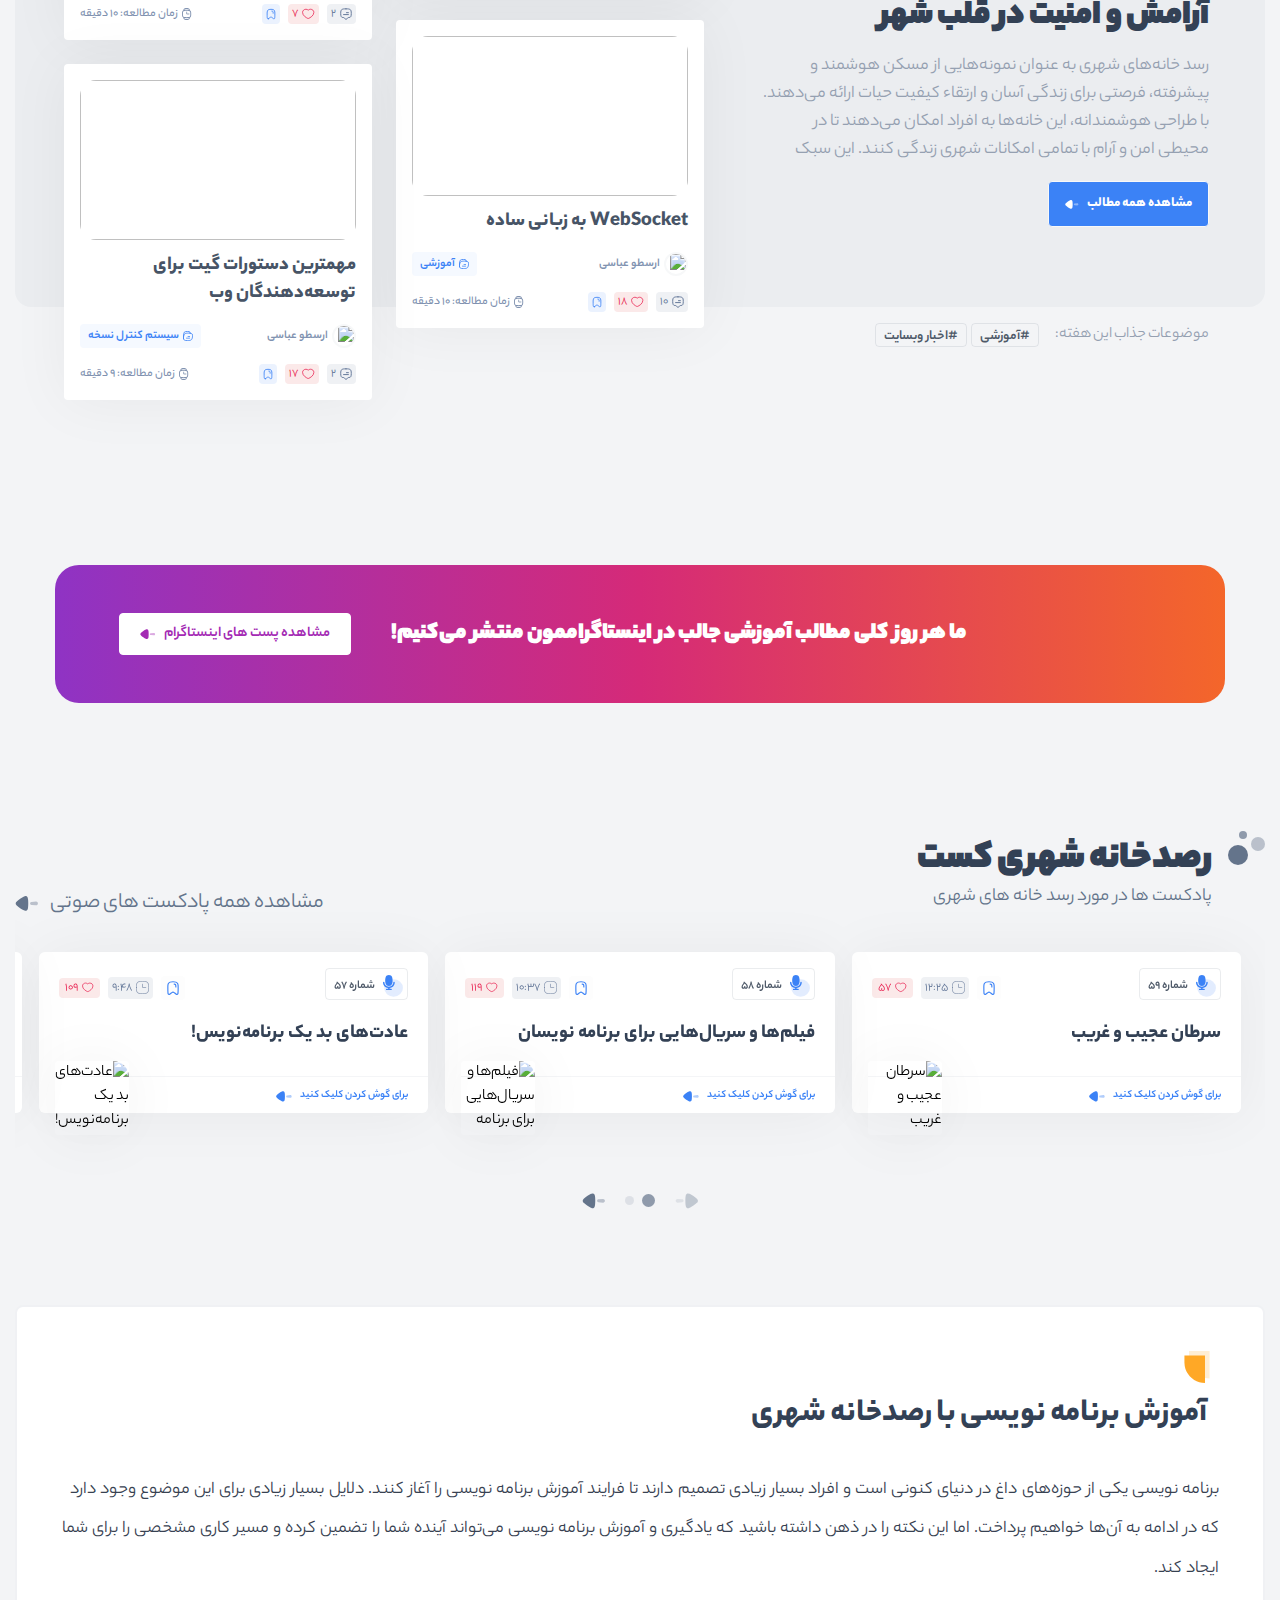
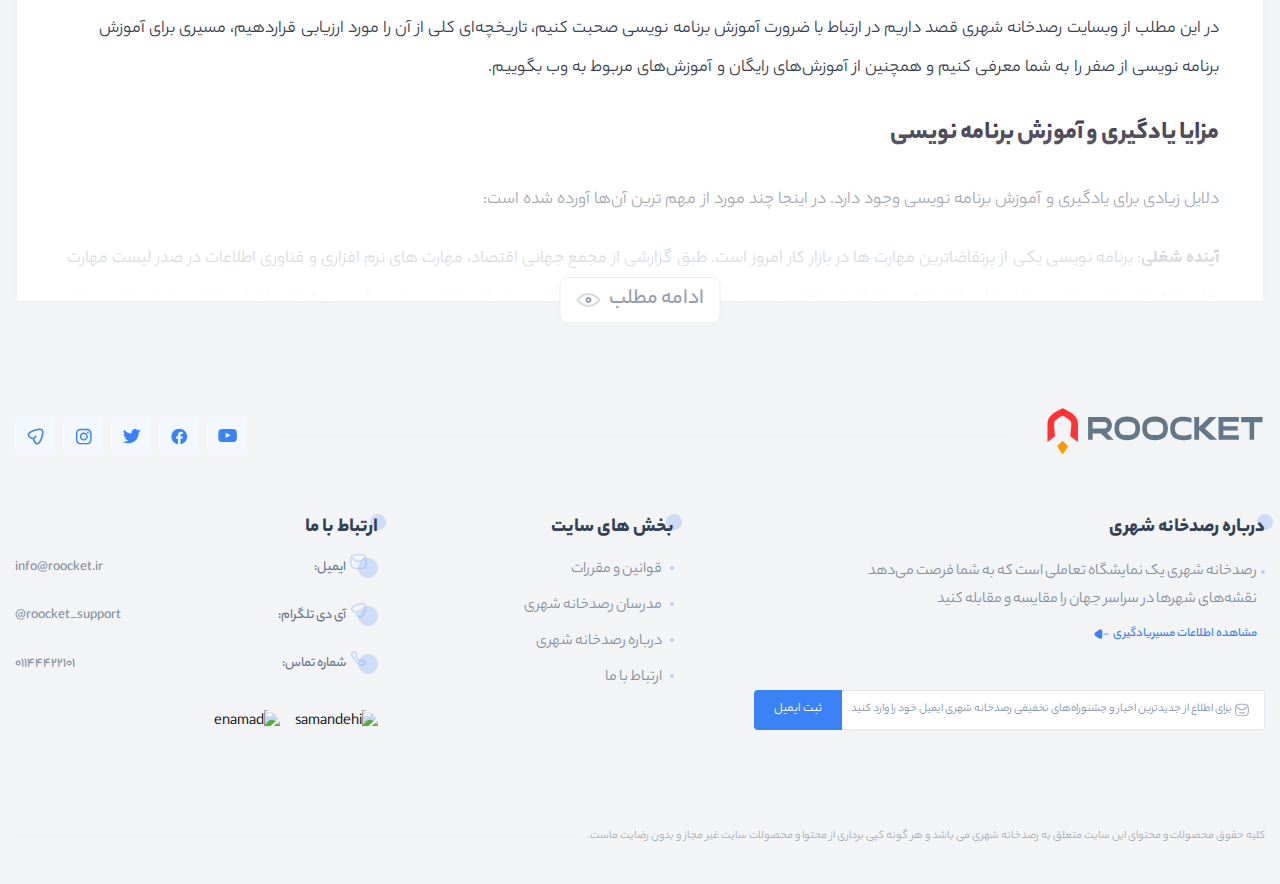
==== commit 79f2168a: "Add files via upload" ====
--- a/index.html
+++ b/index.html
@@ -1,148 +1,71 @@
 <!DOCTYPE html>
 <html lang="fa" dir="rtl">
 
-
-
-<meta http-equiv="content-type" content="text/html;charset=UTF-8" />
-
-<head>
-    <meta name="apple-mobile-web-app-capable" content="yes">
-    <meta name="viewport" content="width=device-width, initial-scale=1.0" />
-    <meta http-equiv="Content-Type" content="text/html; charset=UTF-8" />
-    <link rel="shortcut icon" href="img/roocket.ico">
-    <link rel="manifest" href="manifest.json" />
-    <meta name="theme-color" content="#3B82F6" />
-    <meta name="msapplication-navbutton-color" content="#3B82F6" />
-    <meta name="apple-mobile-web-app-capable" content="yse" />
-    <meta name="apple-mobile-web-app-status-bar-style" content="black-translucent" />
-    <meta name="csrf-token" content="" data-turbolinks-permanent>
-    <script src="js/darkMode011c.js?id=9cb7b7a1b6a53589ab0118576cb6320f"></script>
-
-    <link rel="alternate" type="application/rss+xml" href="feed/episodes" title="ویدیو‌های آموزشی | وبسایت راکت">
-    <link rel="alternate" type="application/rss+xml" href="feed/articles" title="مقالات | وبسایت راکت">
-    <link rel="alternate" type="application/rss+xml" href="https://roocket.ir/feed/podcasts"
-        title="آموزش برنامه نویسی | راکت کست">
-    <title>آموزش برنامه نویسی از صفر تا صد - راکت</title>
-    <meta name="description"
-        content="آموزش برنامه نویسی مبتدی و پیشرفته با راکت در قالب دوره های مختلف از اساتید مطرح و به نام در این حوزه از شما یک برنامه نویس حرفه ای میسازد.">
-    <meta name="keywords"
-        content="آموزش طراحی سایت,آموزش برنامه نویسی,طراحی وب,ساخت وب سایت,آموزش git,آموزش لاراول,آموزش php,آموزش react,آموزش پی اچ پی,آموزش laravel,آموزش جاوا اسکریپت,آموزش ساخت وب سایت,آموزش بوت استرپ,آموزش mvc,آموزش React Native,راکت">
-    <link rel="canonical" href="https://roocket.ir/">
-    <meta property="og:title" content="آموزش برنامه نویسی از صفر تا صد - راکت">
-    <meta property="og:description"
-        content="آموزش برنامه نویسی مبتدی و پیشرفته با راکت در قالب دوره های مختلف از اساتید مطرح و به نام در این حوزه از شما یک برنامه نویس حرفه ای میسازد.">
-    <meta property="og:type" content="website">
-    <meta property="og:url" content="https://roocket.ir">
-    <meta property="og:site_name" content="وبسایت آموزشی راکت">
-    <meta property="og:brand" content="راکت">
-    <meta property="og:locale" content="fa">
-    <meta property="og:image" content="https://roocket.ir/public/images/2020/7/30/roocket.jpg">
-
-    <meta name="twitter:card" content="summary">
-    <meta name="twitter:site" content="@roocketir">
-    <meta name="twitter:title" content="آموزش برنامه نویسی از صفر تا صد - راکت">
-    <meta name="twitter:description"
-        content="آموزش برنامه نویسی مبتدی و پیشرفته با راکت در قالب دوره های مختلف از اساتید مطرح و به نام در این حوزه از شما یک برنامه نویس حرفه ای میسازد.">
-    <meta name="twitter:image" content="https://roocket.ir/public/images/2020/7/30/roocket.jpg">
-    <script
-        type="application/ld+json">{"@context":"https://schema.org","@type":"WebPage","name":"آموزش برنامه نویسی از صفر تا صد - راکت","description":"آموزش برنامه نویسی مبتدی و پیشرفته با راکت در قالب دوره های مختلف از اساتید مطرح و به نام در این حوزه از شما یک برنامه نویس حرفه ای میسازد."}</script>
-    <link rel="stylesheet" href="https://roocket.ir/css/app.css?id=dc4175ede3b89e75abd64cafda0a7228" />
-    <style>
-        [wire\:loading],
-        [wire\:loading\.delay],
-        [wire\:loading\.inline-block],
-        [wire\:loading\.inline],
-        [wire\:loading\.block],
-        [wire\:loading\.flex],
-        [wire\:loading\.table],
-        [wire\:loading\.grid],
-        [wire\:loading\.inline-flex] {
-            display: none;
-        }
-
-        [wire\:loading\.delay\.shortest],
-        [wire\:loading\.delay\.shorter],
-        [wire\:loading\.delay\.short],
-        [wire\:loading\.delay\.long],
-        [wire\:loading\.delay\.longer],
-        [wire\:loading\.delay\.longest] {
-            display: none;
-        }
-
-        [wire\:offline] {
-            display: none;
-        }
-
-        [wire\:dirty]:not(textarea):not(input):not(select) {
-            display: none;
-        }
-
-        input:-webkit-autofill,
-        select:-webkit-autofill,
-        textarea:-webkit-autofill {
-            animation-duration: 50000s;
-            animation-name: livewireautofill;
-        }
-
-        @keyframes livewireautofill {
-            from {}
-        }
-    </style>
-
-    <!-- Google Tag Manager -->
-    <script>(function (w, d, s, l, i) {
-            w[l] = w[l] || []; w[l].push({
-                'gtm.start':
-                    new Date().getTime(), event: 'gtm.js'
-            }); var f = d.getElementsByTagName(s)[0],
-                j = d.createElement(s), dl = l != 'dataLayer' ? '&l=' + l : ''; j.async = true; j.src =
-                    'https://www.googletagmanager.com/gtm.js?id=' + i + dl; f.parentNode.insertBefore(j, f);
-        })(window, document, 'script', 'dataLayer', 'GTM-WF45ZDC');</script>
-    <!-- End Google Tag Manager -->
-
-    <script>
-        !function (t, e, n) {
-            t.yektanetAnalyticsObject = n, t[n] = t[n] || function () {
-                t[n].q.push(arguments)
-            }, t[n].q = t[n].q || [];
-            var a = new Date, r = a.getFullYear().toString() + "0" + a.getMonth() + "0" + a.getDate() + "0" + a.getHours(),
-                c = e.getElementsByTagName("script")[0], s = e.createElement("script");
-            s.id = "ua-script-S2vkSVaP"; s.dataset.analyticsobject = n;
-            s.async = 1; s.type = "text/javascript";
-            s.src = "https://cdn.yektanet.com/rg_woebegone/scripts_v3/S2vkSVaP/rg.complete.js?v=" + r, c.parentNode.insertBefore(s, c)
-        }(window, document, "yektanet");
-    </script>
-</head>
-
-<body x-data='{bodyOverflow:false, overlayShow : false}' @body-overflow-active.window="bodyOverflow = true"
-    @body-overflow-hide.window="bodyOverflow = false" class="font-iranyekanBakh dark:!bg-dark-890  "
-    :class="{'overflow-hidden':bodyOverflow}" x-data x-ref="body">
-    <!-- Google Tag Manager (noscript) -->
-    <noscript><iframe src="https://www.googletagmanager.com/ns.html?id=GTM-WF45ZDC" height="0" width="0"
-            style="display:none;visibility:hidden"></iframe></noscript>
-    <!-- End Google Tag Manager (noscript) -->
-
-    <div
-        class="w-full h-screen absolute top-0 right-0 bg-gradient-to-t from-opacity-color-200 to-opacity-color-1 z-negative">
-    </div>
-
-
-    <div x-cloak x-show="overlayShow" @overlay-show.window="overlayShow = true"
-        @overlay-hide.window="overlayShow = false"
-        @click="overlayShow = false,bodyOverflow = false , $dispatch('menu-hide')"
-        class="z-40 w-full  h-full fixed top-0 right-0 backdrop-filter blur-sm bg-opacity-60 bg-biscay-700"></div>
-
-    <div class="z-0 overflow-hidden">
-        <div wire:id="rHmCBzlmvjbCYAQLfBuY"
-            wire:initial-data="{&quot;fingerprint&quot;:{&quot;id&quot;:&quot;rHmCBzlmvjbCYAQLfBuY&quot;,&quot;name&quot;:&quot;layouts.header.index&quot;,&quot;locale&quot;:&quot;fa&quot;,&quot;path&quot;:&quot;\/&quot;,&quot;method&quot;:&quot;GET&quot;,&quot;v&quot;:&quot;acj&quot;},&quot;effects&quot;:{&quot;listeners&quot;:[]},&quot;serverMemo&quot;:{&quot;children&quot;:{&quot;l2054071607-0&quot;:{&quot;id&quot;:&quot;IRHuBfanNZc6b1eFxYeT&quot;,&quot;tag&quot;:&quot;section&quot;},&quot;l2054071607-1&quot;:{&quot;id&quot;:&quot;kgaJA30jQtL7ql1iJzmh&quot;,&quot;tag&quot;:&quot;form&quot;}},&quot;errors&quot;:[],&quot;htmlHash&quot;:&quot;554579f1&quot;,&quot;data&quot;:{&quot;discount&quot;:{&quot;status&quot;:false,&quot;message&quot;:null}},&quot;dataMeta&quot;:[],&quot;checksum&quot;:&quot;ed8aedb12d959cd2b3e4642aa06944e5dfc72e332d269f88c597fccb3416bcc4&quot;}}">
-            <!-- <section wire:id="IRHuBfanNZc6b1eFxYeT"
-                wire:initial-data="{&quot;fingerprint&quot;:{&quot;id&quot;:&quot;IRHuBfanNZc6b1eFxYeT&quot;,&quot;name&quot;:&quot;layouts.header.message-box&quot;,&quot;locale&quot;:&quot;fa&quot;,&quot;path&quot;:&quot;\/&quot;,&quot;method&quot;:&quot;GET&quot;,&quot;v&quot;:&quot;acj&quot;},&quot;effects&quot;:{&quot;listeners&quot;:[]},&quot;serverMemo&quot;:{&quot;children&quot;:[],&quot;errors&quot;:[],&quot;htmlHash&quot;:&quot;d21b9f0e&quot;,&quot;data&quot;:{&quot;message&quot;:{&quot;status&quot;:false,&quot;style&quot;:&quot;bg-red-600 !text-white&quot;,&quot;message&quot;:&quot;\u062b\u0628\u062a \u0646\u0627\u0645 \u062f\u0631 \u06a9\u0645\u067e \u0622\u0645\u0648\u0632\u0634 \u062c\u0627\u0645\u0639 \u0648 \u0645\u0647\u0627\u0631\u062a \u0645\u062d\u0648\u0631 React \u0648 Next \u0622\u063a\u0627\u0632 \u0634\u062f! \u0638\u0631\u0641\u06cc\u062a \u0645\u062d\u062f\u0648\u062f!&quot;,&quot;moreLink_title&quot;:&quot;\u0645\u0634\u0627\u0647\u062f\u0647 \u0648 \u062b\u0628\u062a \u0646\u0627\u0645&quot;,&quot;moreLink_link&quot;:&quot;https:\/\/roocket.ir\/camps\/react-camp?ref=top-navbar&quot;,&quot;moreLink_status&quot;:true,&quot;expired_at&quot;:1708374599,&quot;expired_at_show_status&quot;:false}},&quot;dataMeta&quot;:[],&quot;checksum&quot;:&quot;92e44061b541c1183f0cb85a9d5c10f48aab4c6fac731a6b7bb5b7348021445e&quot;}}"
-                class="mt-4">
-                <div class="container ">
-
-
-
-
+    <meta http-equiv="content-type" content="text/html;charset=UTF-8" />
+
+    <head>
+        <meta name="apple-mobile-web-app-capable" content="yes">
+        <meta name="viewport" content="width=device-width, initial-scale=1.0" />
+        <meta http-equiv="Content-Type" content="text/html; charset=UTF-8" />
+        <link rel="shortcut icon" href="img/roocket.ico">
+        <link rel="manifest" href="manifest.json" />
+        <meta name="theme-color" content="#3B82F6" />
+        <meta name="msapplication-navbutton-color" content="#3B82F6" />
+        <meta name="apple-mobile-web-app-capable" content="yse" />
+        <meta name="apple-mobile-web-app-status-bar-style" content="black-translucent" />
+        <meta name="csrf-token" content data-turbolinks-permanent>
+        <script src="js/darkMode011c.js?id=9cb7b7a1b6a53589ab0118576cb6320f"></script>
+
+        <link rel="alternate" type="application/rss+xml" href="feed/episodes"
+            title="ویدیو‌های آموزشی | وبسایت رصدخانه شهری">
+        <link rel="alternate" type="application/rss+xml" href="feed/articles"
+            title="مقالات | وبسایت رصدخانه شهری">
+        <link rel="alternate" type="application/rss+xml" href="https://roocket.ir/feed/podcasts" title="آموزش برنامه نویسی | رصدخانه شهری کست">
+        <title>آموزش برنامه نویسی از صفر تا صد - رصدخانه شهری</title>
+        <meta name="description" content="آموزش برنامه نویسی مبتدی و پیشرفته با رصدخانه شهری در قالب دوره های مختلف از اساتید مطرح و به نام در این حوزه از شما یک برنامه نویس حرفه ای میسازد.">
+        <meta name="keywords" content="آموزش طراحی سایت,آموزش برنامه نویسی,طراحی وب,ساخت وب سایت,آموزش git,آموزش لاراول,آموزش php,آموزش react,آموزش پی اچ پی,آموزش laravel,آموزش جاوا اسکریپت,آموزش ساخت وب سایت,آموزش بوت استرپ,آموزش mvc,آموزش React Native,رصدخانه شهری">
+        <link rel="canonical" href="https://roocket.ir/">
+        <meta property="og:title" content="آموزش برنامه نویسی از صفر تا صد - رصدخانه شهری">
+        <meta property="og:description" content="آموزش برنامه نویسی مبتدی و پیشرفته با رصدخانه شهری در قالب دوره های مختلف از اساتید مطرح و به نام در این حوزه از شما یک برنامه نویس حرفه ای میسازد.">
+        <meta property="og:type" content="website">
+        <meta property="og:url" content="https://roocket.ir">
+        <meta property="og:site_name" content="وبسایت آموزشی رصدخانه شهری">
+        <meta property="og:brand" content="رصدخانه شهری">
+        <meta property="og:locale" content="fa">
+        <meta property="og:image" content="https://roocket.ir/public/images/2020/7/30/roocket.jpg">
+        <meta name="twitter:card" content="summary">
+        <meta name="twitter:site" content="@roocketir">
+        <meta name="twitter:title" content="آموزش برنامه نویسی از صفر تا صد - رصدخانه شهری">
+        <meta name="twitter:description" content="آموزش برنامه نویسی مبتدی و پیشرفته با رصدخانه شهری در قالب دوره های مختلف از اساتید مطرح و به نام در این حوزه از شما یک برنامه نویس حرفه ای میسازد.">
+        <meta name="twitter:image" content="https://roocket.ir/public/images/2020/7/30/roocket.jpg">
+        <link rel="stylesheet" href="./css/app.css" />
+
+
+
+
+    </head>
+
+    <body x-data='{bodyOverflow:false, overlayShow : false}' @body-overflow-active.window="bodyOverflow = true" @body-overflow-hide.window="bodyOverflow = false" class="font-iranyekanBakh dark:!bg-dark-890  " :class="{'overflow-hidden':bodyOverflow}" x-data x-ref="body">
+
+        <div
+            class="w-full h-screen absolute top-0 right-0 bg-gradient-to-t from-opacity-color-200 to-opacity-color-1 z-negative">
+        </div>
+
+        <div x-cloak x-show="overlayShow"
+            @overlay-show.window="overlayShow = true"
+            @overlay-hide.window="overlayShow = false"
+            @click="overlayShow = false,bodyOverflow = false , $dispatch('menu-hide')"
+            class="z-40 w-full  h-full fixed top-0 right-0 backdrop-filter blur-sm bg-opacity-60 bg-biscay-700"></div>
+
+        <div class="z-0 overflow-hidden">
+            <div wire:id="rHmCBzlmvjbCYAQLfBuY"
+                wire:initial-data="{&quot;fingerprint&quot;:{&quot;id&quot;:&quot;rHmCBzlmvjbCYAQLfBuY&quot;,&quot;name&quot;:&quot;layouts.header.index&quot;,&quot;locale&quot;:&quot;fa&quot;,&quot;path&quot;:&quot;\/&quot;,&quot;method&quot;:&quot;GET&quot;,&quot;v&quot;:&quot;acj&quot;},&quot;effects&quot;:{&quot;listeners&quot;:[]},&quot;serverMemo&quot;:{&quot;children&quot;:{&quot;l2054071607-0&quot;:{&quot;id&quot;:&quot;IRHuBfanNZc6b1eFxYeT&quot;,&quot;tag&quot;:&quot;section&quot;},&quot;l2054071607-1&quot;:{&quot;id&quot;:&quot;kgaJA30jQtL7ql1iJzmh&quot;,&quot;tag&quot;:&quot;form&quot;}},&quot;errors&quot;:[],&quot;htmlHash&quot;:&quot;554579f1&quot;,&quot;data&quot;:{&quot;discount&quot;:{&quot;status&quot;:false,&quot;message&quot;:null}},&quot;dataMeta&quot;:[],&quot;checksum&quot;:&quot;ed8aedb12d959cd2b3e4642aa06944e5dfc72e332d269f88c597fccb3416bcc4&quot;}}">
+                <section wire:id="IRHuBfanNZc6b1eFxYeT"
+                    wire:initial-data="{&quot;fingerprint&quot;:{&quot;id&quot;:&quot;IRHuBfanNZc6b1eFxYeT&quot;,&quot;name&quot;:&quot;layouts.header.message-box&quot;,&quot;locale&quot;:&quot;fa&quot;,&quot;path&quot;:&quot;\/&quot;,&quot;method&quot;:&quot;GET&quot;,&quot;v&quot;:&quot;acj&quot;},&quot;effects&quot;:{&quot;listeners&quot;:[]},&quot;serverMemo&quot;:{&quot;children&quot;:[],&quot;errors&quot;:[],&quot;htmlHash&quot;:&quot;d21b9f0e&quot;,&quot;data&quot;:{&quot;message&quot;:{&quot;status&quot;:false,&quot;style&quot;:&quot;bg-red-600 !text-white&quot;,&quot;message&quot;:&quot;\u062b\u0628\u062a \u0646\u0627\u0645 \u062f\u0631 \u06a9\u0645\u067e \u0622\u0645\u0648\u0632\u0634 \u062c\u0627\u0645\u0639 \u0648 \u0645\u0647\u0627\u0631\u062a \u0645\u062d\u0648\u0631 React \u0648 Next \u0622\u063a\u0627\u0632 \u0634\u062f! \u0638\u0631\u0641\u06cc\u062a \u0645\u062d\u062f\u0648\u062f!&quot;,&quot;moreLink_title&quot;:&quot;\u0645\u0634\u0627\u0647\u062f\u0647 \u0648 \u062b\u0628\u062a \u0646\u0627\u0645&quot;,&quot;moreLink_link&quot;:&quot;https:\/\/roocket.ir\/camps\/react-camp?ref=top-navbar&quot;,&quot;moreLink_status&quot;:true,&quot;expired_at&quot;:1708374599,&quot;expired_at_show_status&quot;:false}},&quot;dataMeta&quot;:[],&quot;checksum&quot;:&quot;92e44061b541c1183f0cb85a9d5c10f48aab4c6fac731a6b7bb5b7348021445e&quot;}}"
+                    class="mt-4">
+                    <div class="container ">
+
+                        <!--
                     <div
                         class="flex items-center justify-between md:flex-row flex-col rounded-lg py-4 relative pl-5 lg:pr-7 pr-5 lg:mx-9 bg-red-600 !text-white  ">
                         <div class="flex items-center md:flex-row flex-col ">
@@ -176,243 +99,209 @@
                         </div>
 
                     </div>
-                </div>
-            </section> -->
-
-            <!-- Livewire Component wire-end:IRHuBfanNZc6b1eFxYeT -->
-            <header class="pt-4" x-data="{ menuSate : false }" @menu-active.window="menuSate = true"
-                @menu-hide.window="menuSate = false">
-                <div class="container">
-                    <div
-                        class="flex items-center justify-between bg-white dark:bg-dark-890 sm:px-11 sm:py-9 p-5 rounded-2xl shadow-headerSecOne relative">
-                        <div class="lg:hidden"
-                            @click="$dispatch('body-overflow-active') , $dispatch('overlay-show') , $dispatch('menu-active')">
-                            <svg width="24" class="text-biscay-700 dark:text-white" height="18" viewBox="0 0 24 18"
-                                fill="none" xmlns="http://www.w3.org/2000/svg">
-                                <path d="M2 2.5H21.5M2 9H21.5M2 15.5H21.5" stroke="currentColor" stroke-width="3.65625"
-                                    stroke-linecap="round" stroke-linejoin="round" />
-                            </svg>
-                        </div>
-                        <div>
-                            <a href="https://roocket.ir/" class="">
-                                <svg class="hidden sm:dark:inline-block" width="203" height="46" viewBox="0 0 203 46"
-                                    fill="none" xmlns="http://www.w3.org/2000/svg">
-                                    <path
-                                        d="M56.7434 30.6068L50.6089 24.5795H42.3797V30.6068H38.7888V9.56836H54.125C57.6037 9.56836 60.5587 13.0179 60.5587 17.074C60.5587 20.3719 58.5388 23.4044 55.7708 24.3142L55.4716 24.4279L61.7183 30.6447H56.7434V30.6068ZM42.3797 20.5235H53.9754C55.5838 20.5235 57.0052 18.8935 57.0052 17.036C57.0052 15.1407 55.6212 13.5865 53.9754 13.5865H42.3797V20.5235Z"
-                                        fill="white" />
-                                    <path
-                                        d="M75.448 31.0177C68.0418 31.0177 63.7776 27.227 63.7776 20.5933V19.5319C63.7776 12.8981 68.0418 9.10742 75.448 9.10742C82.8542 9.10742 87.1184 12.8981 87.1184 19.5319V20.5933C87.1184 27.227 82.8542 31.0177 75.448 31.0177ZM75.448 13.3909C71.2586 13.3909 67.3685 14.1491 67.3685 19.6456V20.5174C67.3685 26.014 71.2586 26.7721 75.448 26.7721C79.4504 26.7721 83.5649 26.014 83.5649 20.5174V19.6456C83.5649 14.1112 79.4504 13.3909 75.448 13.3909Z"
-                                        fill="white" />
-                                    <path
-                                        d="M101.743 31.0177C94.3364 31.0177 90.0723 27.227 90.0723 20.5933V19.5319C90.0723 12.8981 94.3364 9.10742 101.743 9.10742C109.149 9.10742 113.413 12.8981 113.413 19.5319V20.5933C113.413 27.227 109.186 31.0177 101.743 31.0177ZM101.743 13.3909C97.5533 13.3909 93.6632 14.1491 93.6632 19.6456V20.5174C93.6632 26.014 97.5533 26.7721 101.743 26.7721C105.745 26.7721 109.86 26.014 109.86 20.5174V19.6456C109.86 14.1112 105.782 13.3909 101.743 13.3909Z"
-                                        fill="white" />
-                                    <path
-                                        d="M191.441 30.6068V13.8139H183.511V9.56836H202.962V13.8139H195.032V30.6068H191.441Z"
-                                        fill="white" />
-                                    <path
-                                        d="M128.003 30.944C124.524 30.944 116.445 29.9205 116.445 20.5954V19.4961C116.445 10.171 124.524 9.14746 128.003 9.14746C133.352 9.14746 135.372 10.2468 135.746 10.5121V14.0375C134.885 13.7342 131.893 12.7865 128.003 12.7865C122.916 12.7865 120.223 15.1368 120.223 19.6098V20.5196C120.223 24.9926 122.916 27.3428 128.003 27.3428C131.893 27.3428 134.885 26.3952 135.746 26.0919V29.6173C135.372 29.8447 133.352 30.944 128.003 30.944Z"
-                                        fill="white" />
-                                    <path
-                                        d="M153.475 30.4963L142.964 20.6405V30.4963H139.187V9.64746H142.964V19.6928L153.251 9.64746L159.348 9.64746L148.239 20.0719L159.984 30.4963H153.475Z"
-                                        fill="white" />
-                                    <path
-                                        d="M162.152 30.4963V9.64746H180.593V13.2107H165.93V18.3661H179.508V21.7398H165.93V26.8952H180.593V30.4963H162.152Z"
-                                        fill="white" />
-                                    <path
-                                        d="M200.232 5.17373H199.259V7.44816H199.035V5.17373H198.025V4.94629H200.269V5.17373H200.232Z"
-                                        fill="white" />
-                                    <path
-                                        d="M202.738 4.94629H203V7.44816H202.776V5.74234C202.776 5.70443 202.776 5.59071 202.776 5.36327C202.551 5.85606 202.289 6.38676 201.953 6.95537H201.728C201.392 6.42467 201.092 5.89397 200.868 5.36327C200.868 5.43908 200.868 5.59071 200.868 5.74234V7.44816H200.644V4.94629H200.905C201.13 5.47699 201.429 6.0835 201.803 6.72792C202.215 6.0835 202.514 5.47699 202.738 4.94629Z"
-                                        fill="white" />
-                                    <path
-                                        d="M14.4049 45.0127L9.16821 37.2796L14.4049 31.9727L19.6042 37.2796L14.4049 45.0127Z"
-                                        fill="#FF8429" />
-                                    <path
-                                        d="M28.802 15.5175L28.802 33.0306L21.6202 27.4961C21.6202 27.4961 22.4057 20.6729 22.5553 15.4796C22.6301 12.9019 20.2736 10.7412 14.401 7.82237C8.56579 10.7791 6.20926 12.9398 6.28407 15.5175C6.39629 20.6729 7.2192 27.534 7.2192 27.534L0 33.0306L0 15.5175C0 12.4091 1.30918 9.604 3.85274 7.21586C5.64819 5.51004 8.11693 3.91795 11.8949 2.0605L14.4384 0.80957L16.982 2.0605C20.7225 3.91795 23.2286 5.51004 25.0241 7.21586C27.5302 9.604 28.802 12.4091 28.802 15.5175Z"
-                                        fill="#E81C4D" />
+                -->
+
+                    </div>
+                </section>
+
+                <!-- Livewire Component wire-end:IRHuBfanNZc6b1eFxYeT -->
+                <header class="pt-4" x-data="{ menuSate : false }"
+                    @menu-active.window="menuSate = true"
+                    @menu-hide.window="menuSate = false">
+                    <div class="container">
+                        <div
+                            class="flex items-center justify-between bg-white dark:bg-dark-890 sm:px-11 sm:py-9 p-5 rounded-2xl shadow-headerSecOne relative">
+                            <div class="lg:hidden"
+                                @click="$dispatch('body-overflow-active') , $dispatch('overlay-show') , $dispatch('menu-active')">
+                                <svg width="24"
+                                    class="text-biscay-700 dark:text-white"
+                                    height="18" viewBox="0 0 24 18"
+                                    fill="none"
+                                    xmlns="http://www.w3.org/2000/svg">
+                                    <path d="M2 2.5H21.5M2 9H21.5M2 15.5H21.5"
+                                        stroke="currentColor"
+                                        stroke-width="3.65625"
+                                        stroke-linecap="round"
+                                        stroke-linejoin="round" />
                                 </svg>
-                                <svg class="md:w-52 sm:w-40 w-24 sm:inline-block dark:hidden hidden" width="220"
-                                    version="1.1" id="Layer_1" xmlns="http://www.w3.org/2000/svg"
-                                    xmlns:xlink="http://www.w3.org/1999/xlink" x="0px" y="0px" viewBox="0 0 578 128"
-                                    style="enable-background: new 0 0 578 128" xml:space="preserve">
-                                    <style type="text/css">
-                                        .st0 {
-                                            fill: #ffffff;
-                                        }
-
-                                        .st1 {
-                                            fill: #ff9900;
-                                        }
-
-                                        .st2 {
-                                            fill: #ff3333;
-                                        }
-
-                                        .st3 {
-                                            fill: #637789;
-                                        }
-                                    </style>
-                                    <g>
+                            </div>
+                            <div>
+                                <a href="https://roocket.ir/" class>
+                                    <svg class="hidden sm:dark:inline-block" width="203" height="46" viewBox="0 0 203 46" fill="none" xmlns="http://www.w3.org/2000/svg">
+                                        <path d="M56.7434 30.6068L50.6089 24.5795H42.3797V30.6068H38.7888V9.56836H54.125C57.6037 9.56836 60.5587 13.0179 60.5587 17.074C60.5587 20.3719 58.5388 23.4044 55.7708 24.3142L55.4716 24.4279L61.7183 30.6447H56.7434V30.6068ZM42.3797 20.5235H53.9754C55.5838 20.5235 57.0052 18.8935 57.0052 17.036C57.0052 15.1407 55.6212 13.5865 53.9754 13.5865H42.3797V20.5235Z" fill="white" />
+                                        <path d="M75.448 31.0177C68.0418 31.0177 63.7776 27.227 63.7776 20.5933V19.5319C63.7776 12.8981 68.0418 9.10742 75.448 9.10742C82.8542 9.10742 87.1184 12.8981 87.1184 19.5319V20.5933C87.1184 27.227 82.8542 31.0177 75.448 31.0177ZM75.448 13.3909C71.2586 13.3909 67.3685 14.1491 67.3685 19.6456V20.5174C67.3685 26.014 71.2586 26.7721 75.448 26.7721C79.4504 26.7721 83.5649 26.014 83.5649 20.5174V19.6456C83.5649 14.1112 79.4504 13.3909 75.448 13.3909Z" fill="white" />
+                                        <path d="M101.743 31.0177C94.3364 31.0177 90.0723 27.227 90.0723 20.5933V19.5319C90.0723 12.8981 94.3364 9.10742 101.743 9.10742C109.149 9.10742 113.413 12.8981 113.413 19.5319V20.5933C113.413 27.227 109.186 31.0177 101.743 31.0177ZM101.743 13.3909C97.5533 13.3909 93.6632 14.1491 93.6632 19.6456V20.5174C93.6632 26.014 97.5533 26.7721 101.743 26.7721C105.745 26.7721 109.86 26.014 109.86 20.5174V19.6456C109.86 14.1112 105.782 13.3909 101.743 13.3909Z" fill="white" />
+                                        <path d="M191.441 30.6068V13.8139H183.511V9.56836H202.962V13.8139H195.032V30.6068H191.441Z" fill="white" />
+                                        <path d="M128.003 30.944C124.524 30.944 116.445 29.9205 116.445 20.5954V19.4961C116.445 10.171 124.524 9.14746 128.003 9.14746C133.352 9.14746 135.372 10.2468 135.746 10.5121V14.0375C134.885 13.7342 131.893 12.7865 128.003 12.7865C122.916 12.7865 120.223 15.1368 120.223 19.6098V20.5196C120.223 24.9926 122.916 27.3428 128.003 27.3428C131.893 27.3428 134.885 26.3952 135.746 26.0919V29.6173C135.372 29.8447 133.352 30.944 128.003 30.944Z" fill="white" />
+                                        <path d="M153.475 30.4963L142.964 20.6405V30.4963H139.187V9.64746H142.964V19.6928L153.251 9.64746L159.348 9.64746L148.239 20.0719L159.984 30.4963H153.475Z" fill="white" />
+                                        <path d="M162.152 30.4963V9.64746H180.593V13.2107H165.93V18.3661H179.508V21.7398H165.93V26.8952H180.593V30.4963H162.152Z" fill="white" />
+                                        <path d="M200.232 5.17373H199.259V7.44816H199.035V5.17373H198.025V4.94629H200.269V5.17373H200.232Z" fill="white" />
+                                        <path d="M202.738 4.94629H203V7.44816H202.776V5.74234C202.776 5.70443 202.776 5.59071 202.776 5.36327C202.551 5.85606 202.289 6.38676 201.953 6.95537H201.728C201.392 6.42467 201.092 5.89397 200.868 5.36327C200.868 5.43908 200.868 5.59071 200.868 5.74234V7.44816H200.644V4.94629H200.905C201.13 5.47699 201.429 6.0835 201.803 6.72792C202.215 6.0835 202.514 5.47699 202.738 4.94629Z" fill="white" />
+                                        <path d="M14.4049 45.0127L9.16821 37.2796L14.4049 31.9727L19.6042 37.2796L14.4049 45.0127Z" fill="#FF8429" />
+                                        <path d="M28.802 15.5175L28.802 33.0306L21.6202 27.4961C21.6202 27.4961 22.4057 20.6729 22.5553 15.4796C22.6301 12.9019 20.2736 10.7412 14.401 7.82237C8.56579 10.7791 6.20926 12.9398 6.28407 15.5175C6.39629 20.6729 7.2192 27.534 7.2192 27.534L0 33.0306L0 15.5175C0 12.4091 1.30918 9.604 3.85274 7.21586C5.64819 5.51004 8.11693 3.91795 11.8949 2.0605L14.4384 0.80957L16.982 2.0605C20.7225 3.91795 23.2286 5.51004 25.0241 7.21586C27.5302 9.604 28.802 12.4091 28.802 15.5175Z" fill="#E81C4D" />
+                                    </svg>
+                                    <svg
+                                        class="md:w-52 sm:w-40 w-24 sm:inline-block dark:hidden hidden"
+                                        width="220"
+                                        version="1.1" id="Layer_1"
+                                        xmlns="http://www.w3.org/2000/svg"
+                                        xmlns:xlink="http://www.w3.org/1999/xlink"
+                                        x="0px" y="0px" viewBox="0 0 578 128"
+                                        style="enable-background: new 0 0 578 128"
+                                        xml:space="preserve">
+                
                                         <g>
                                             <g>
-                                                <polygon class="st1"
-                                                    points="46.3,124.7 31.8,103.4 46.3,88.9 60.9,103.4 			"></polygon>
-                                                <path class="st2" d="M86.5,43.7v48l-20-15.1c0,0,2.2-18.7,2.6-32.9c0.2-7-6.4-13-22.6-21c-16.3,8.1-22.8,14-22.6,21
-                    c0.4,14.2,2.6,32.9,2.6,32.9l-20,15.1v-48c0-8.5,3.6-16.2,10.7-22.8c5-4.7,11.9-9,22.3-14.1l7-3.5l7,3.5
-                    c10.4,5.1,17.3,9.5,22.3,14.1C82.9,27.5,86.5,35.2,86.5,43.7z"></path>
+                                                <g>
+                                                <polygon class="st1" points="46.3,124.7 31.8,103.4 46.3,88.9 60.9,103.4"></polygon> <path class="st2" d="M86.5,43.7v48l-20-15.1c0,0,2.2-18.7,2.6-32.9c0.2-7-6.4-13-22.6-21c-16.3,8.1-22.8,14-22.6,21 c0.4,14.2,2.6,32.9,2.6,32.9l-20,15.1v-48c0-8.5,3.6-16.2,10.7-22.8c5-4.7,11.9-9,22.3-14.1l7-3.5l7,3.5 c10.4,5.1,17.3,9.5,22.3,14.1C82.9,27.5,86.5,35.2,86.5,43.7z"></path> </g>
+                                                <path class="st3" d="M163.7,86.1l-17-16.5h-21.5v16.5h-12V26.4h43.7c10.3,0,18.9,9.9,18.9,21.6c0,9.2-5.5,17.7-13.2,20.5 l17.9,17.6H163.7z M156.4,56.5c3.9,0,7.4-4,7.4-8.5c0-4.6-3.4-8.5-7.4-8.5h-31.2v16.9H156.4z"></path>
+                                                <path class="st3" d="M216.1,87.4c-21.3,0-33.5-10.8-33.5-29.6v-2.9c0-18.8,12.2-29.7,33.5-29.7c21.3,0,33.5,10.8,33.5,29.7v2.9 C249.6,76.6,237.4,87.4,216.1,87.4z M216.1,39c-12.9,0-21.4,2.7-21.4,16.1v2.4c0,13.3,8.6,16.1,21.4,16.1 c11.2,0,21.5-1.9,21.5-16.1V55C237.6,40.9,227.3,39,216.1,39z"></path>
+                                                <path class="st3" d="M289.2,87.4c-21.3,0-33.5-10.8-33.5-29.6v-2.9c0-18.8,12.2-29.7,33.5-29.7c21.3,0,33.5,10.8,33.5,29.7v2.9 C322.7,76.6,310.5,87.4,289.2,87.4z M289.2,39c-12.9,0-21.4,2.7-21.4,16.1v2.4c0,13.3,8.6,16.1,21.4,16.1 c11.2,0,21.5-1.9,21.5-16.1V55C310.8,40.9,300.4,39,289.2,39z"></path>
+                                                <polygon class="st3" points="537.5,86.1 537.5,40.1 515.4,40.1 515.4,26.4 571.6,26.4 571.6,40.1 549.5,40.1 549.5,86.1 		">
+                                                </polygon>
+                                                <path class="st3" d="M362.2,87.1c-10,0-33.2-2.9-33.2-29.4v-3c0-26.5,23.2-29.4,33.2-29.4c14.9,0,20.7,3,22.1,3.9l0.5,0.3v11.7 l-1.4-0.5c-2.3-0.8-10.4-3.4-21.2-3.4c-13.7,0-20.6,5.9-20.6,17.6v2.5c0,11.7,6.9,17.6,20.6,17.6c10.7,0,18.9-2.6,21.2-3.4 l1.4-0.5v11.7l-0.5,0.3C382.9,84.1,377.1,87.1,362.2,87.1z"></path>
+                                                <polygon class="st3" points="432.6,85.8 404.9,60.2 404.9,85.8 392.3,85.8 392.3,26.6 404.9,26.6 404.9,52.8 432,26.6 450.4,26.6  420,56.2 452.3,85.8 		"></polygon>
+                                                <polygon class="st3" points="456,85.8 456,26.6 509.3,26.6 509.3,38.5 468.6,38.5 468.6,50.5 506.3,50.5 506.3,61.9 468.6,61.9  468.6,73.9 509.3,73.9 509.3,85.8 		"></polygon>
                                             </g>
-                                            <path class="st3" d="M163.7,86.1l-17-16.5h-21.5v16.5h-12V26.4h43.7c10.3,0,18.9,9.9,18.9,21.6c0,9.2-5.5,17.7-13.2,20.5
-                l17.9,17.6H163.7z M156.4,56.5c3.9,0,7.4-4,7.4-8.5c0-4.6-3.4-8.5-7.4-8.5h-31.2v16.9H156.4z"></path>
-                                            <path class="st3" d="M216.1,87.4c-21.3,0-33.5-10.8-33.5-29.6v-2.9c0-18.8,12.2-29.7,33.5-29.7c21.3,0,33.5,10.8,33.5,29.7v2.9
-                C249.6,76.6,237.4,87.4,216.1,87.4z M216.1,39c-12.9,0-21.4,2.7-21.4,16.1v2.4c0,13.3,8.6,16.1,21.4,16.1
-                c11.2,0,21.5-1.9,21.5-16.1V55C237.6,40.9,227.3,39,216.1,39z"></path>
-                                            <path class="st3" d="M289.2,87.4c-21.3,0-33.5-10.8-33.5-29.6v-2.9c0-18.8,12.2-29.7,33.5-29.7c21.3,0,33.5,10.8,33.5,29.7v2.9
-                C322.7,76.6,310.5,87.4,289.2,87.4z M289.2,39c-12.9,0-21.4,2.7-21.4,16.1v2.4c0,13.3,8.6,16.1,21.4,16.1
-                c11.2,0,21.5-1.9,21.5-16.1V55C310.8,40.9,300.4,39,289.2,39z"></path>
-                                            <polygon class="st3"
-                                                points="537.5,86.1 537.5,40.1 515.4,40.1 515.4,26.4 571.6,26.4 571.6,40.1 549.5,40.1 549.5,86.1 		">
-                                            </polygon>
-                                            <path class="st3" d="M362.2,87.1c-10,0-33.2-2.9-33.2-29.4v-3c0-26.5,23.2-29.4,33.2-29.4c14.9,0,20.7,3,22.1,3.9l0.5,0.3v11.7
-                l-1.4-0.5c-2.3-0.8-10.4-3.4-21.2-3.4c-13.7,0-20.6,5.9-20.6,17.6v2.5c0,11.7,6.9,17.6,20.6,17.6c10.7,0,18.9-2.6,21.2-3.4
-                l1.4-0.5v11.7l-0.5,0.3C382.9,84.1,377.1,87.1,362.2,87.1z"></path>
-                                            <polygon class="st3" points="432.6,85.8 404.9,60.2 404.9,85.8 392.3,85.8 392.3,26.6 404.9,26.6 404.9,52.8 432,26.6 450.4,26.6 
-                420,56.2 452.3,85.8 		"></polygon>
-                                            <polygon class="st3" points="456,85.8 456,26.6 509.3,26.6 509.3,38.5 468.6,38.5 468.6,50.5 506.3,50.5 506.3,61.9 468.6,61.9 
-                468.6,73.9 509.3,73.9 509.3,85.8 		"></polygon>
                                         </g>
-                                    </g>
-                                </svg> <svg class="sm:hidden inline-block sm:ml-0 -ml-6" width="29" height="43"
-                                    viewBox="0 0 29 43" fill="none" xmlns="http://www.w3.org/2000/svg">
-                                    <path
-                                        d="M14.0969 42.9998L8.96094 35.4553L14.0969 30.3193L19.2682 35.4553L14.0969 42.9998Z"
-                                        fill="#FF9900" />
-                                    <path
-                                        d="M28.3362 14.3098V31.3115L21.2521 25.963C21.2521 25.963 22.0314 19.3394 22.1731 14.3098C22.2439 11.8304 19.9062 9.70514 14.1681 6.87152C8.39459 9.74056 6.09228 11.8304 6.16312 14.3098C6.3048 19.3394 7.08404 25.963 7.08404 25.963L0 31.3115V14.3098C0 11.299 1.27513 8.57169 3.78996 6.23396C5.56097 4.56921 8.00497 3.04614 11.6887 1.23971L14.1681 0L16.6475 1.23971C20.3312 3.04614 22.7752 4.60463 24.5462 6.23396C27.061 8.57169 28.3362 11.299 28.3362 14.3098Z"
-                                        fill="#FF3333" />
-                                </svg> </a>
-                        </div>
-                        <form wire:id="kgaJA30jQtL7ql1iJzmh"
-                            wire:initial-data="{&quot;fingerprint&quot;:{&quot;id&quot;:&quot;kgaJA30jQtL7ql1iJzmh&quot;,&quot;name&quot;:&quot;layouts.header.search&quot;,&quot;locale&quot;:&quot;fa&quot;,&quot;path&quot;:&quot;\/&quot;,&quot;method&quot;:&quot;GET&quot;,&quot;v&quot;:&quot;acj&quot;},&quot;effects&quot;:{&quot;listeners&quot;:[]},&quot;serverMemo&quot;:{&quot;children&quot;:[],&quot;errors&quot;:[],&quot;htmlHash&quot;:&quot;8a7a7414&quot;,&quot;data&quot;:{&quot;keyword&quot;:&quot;&quot;},&quot;dataMeta&quot;:[],&quot;checksum&quot;:&quot;720e1ea1a64ce169f522c40806bd45b01d2947caf8f26f2b3d2e8068ecdecb76&quot;}}"
-                            action="https://roocket.ir/search"
-                            x-data="{ searchBox : true , keyword : window.Livewire.find('kgaJA30jQtL7ql1iJzmh').entangle('keyword') }"
-                            class="items-center relative w-6/12 mx-auto lg:flex hidden"
-                            @click.away="keyword = '' , searchBox = false" :class="searchBox ? 'z-50' : ''">
-                            <input x-data @click="searchBox = true ,  $dispatch('overlay-show')" name="search"
-                                wire:keyup.debounce.800ms="setKeyword($event.target.value)" type="text"
-                                placeholder="دنبال چی میگردی ؟"
-                                class="w-full py-4 bg-gray-210 rounded-xl pr-12  dark:text-white dark:bg-dark-920 placeholder-dark-550 dark:placeholder-white text-xs border-none" />
-                            <button type="submit" class="absolute right-5">
-                                <svg class="text-dark-550 dark:text-white" width="16" height="17" viewBox="0 0 16 17"
-                                    fill="none" xmlns="http://www.w3.org/2000/svg">
-                                    <circle cx="7.82495" cy="7.82492" r="6.74142" stroke="currentColor"
-                                        stroke-width="1.5" stroke-linecap="round" stroke-linejoin="round" />
-                                    <path d="M12.5137 12.8638L15.1568 15.4999" stroke="currentColor" stroke-width="1.5"
-                                        stroke-linecap="round" stroke-linejoin="round" />
-                                </svg>
-                            </button>
-                            <div class="absolute left-5" wire:loading wire:target="setKeyword">
-                                <svg class="w-5" version="1.1" xmlns="http://www.w3.org/2000/svg"
-                                    xmlns:xlink="http://www.w3.org/1999/xlink" viewBox="25 25 50 50">
-
-                                    <circle class="stroke-current text-gray-300 text-opacity-30" cx="50" cy="50" r="20"
-                                        fill="none" stroke-width="8" stroke-linecap="round" stroke-dashoffset="0"
-                                        stroke-dasharray="200, 300">
-
-                                    </circle>
-                                    <circle class="stroke-current text-gray-300" cx="50" cy="50" r="20" fill="none"
-                                        stroke-width="8" stroke-linecap="round" stroke-dashoffset="0"
-                                        stroke-dasharray="100, 200">
-                                        <animateTransform attributeName="transform" attributeType="XML" type="rotate"
-                                            from="0 50 50" to="360 50 50" dur="2.5s" repeatCount="indefinite">
-                                        </animateTransform>
-                                        <animate attributeName="stroke-dashoffset" values="0;-30;-124" dur="1.25s"
-                                            repeatCount="indefinite"></animate>
-                                        <animate attributeName="stroke-dasharray" values="0,200;110,200;110,200"
-                                            dur="1.25s" repeatCount="indefinite"></animate>
-                                    </circle>
-                                </svg>
+                                    </svg> <svg class="sm:hidden inline-block sm:ml-0 -ml-6" width="29" height="43" viewBox="0 0 29 43" fill="none" xmlns="http://www.w3.org/2000/svg"><path d="M14.0969 42.9998L8.96094 35.4553L14.0969 30.3193L19.2682 35.4553L14.0969 42.9998Z" fill="#FF9900" /> <path d="M28.3362 14.3098V31.3115L21.2521 25.963C21.2521 25.963 22.0314 19.3394 22.1731 14.3098C22.2439 11.8304 19.9062 9.70514 14.1681 6.87152C8.39459 9.74056 6.09228 11.8304 6.16312 14.3098C6.3048 19.3394 7.08404 25.963 7.08404 25.963L0 31.3115V14.3098C0 11.299 1.27513 8.57169 3.78996 6.23396C5.56097 4.56921 8.00497 3.04614 11.6887 1.23971L14.1681 0L16.6475 1.23971C20.3312 3.04614 22.7752 4.60463 24.5462 6.23396C27.061 8.57169 28.3362 11.299 28.3362 14.3098Z"fill="#FF3333" /></svg> </a> </div>
+                            <form wire:id="kgaJA30jQtL7ql1iJzmh"
+                               
+                                action="https://roocket.ir/search"
+                                x-data="{ searchBox : true , keyword : window.Livewire.find('kgaJA30jQtL7ql1iJzmh').entangle('keyword') }"
+                                class="items-center relative w-6/12 mx-auto lg:flex hidden"
+                                @click.away="keyword = '' , searchBox = false"
+                                :class="searchBox ? 'z-50' : ''">
+                                <input x-data
+                                    @click="searchBox = true ,  $dispatch('overlay-show')"
+                                    name="search"
+                                    wire:keyup.debounce.800ms="setKeyword($event.target.value)"
+                                    type="text"
+                                    placeholder="دنبال چی میگردی ؟"
+                                    class="w-full py-4 bg-gray-210 rounded-xl pr-12  dark:text-white dark:bg-dark-920 placeholder-dark-550 dark:placeholder-white text-xs border-none" />
+                                <button type="submit" class="absolute right-5">
+                                    <svg class="text-dark-550 dark:text-white"
+                                        width="16" height="17"
+                                        viewBox="0 0 16 17"
+                                        fill="none"
+                                        xmlns="http://www.w3.org/2000/svg">
+                                        <circle cx="7.82495" cy="7.82492"
+                                            r="6.74142" stroke="currentColor"
+                                            stroke-width="1.5"
+                                            stroke-linecap="round"
+                                            stroke-linejoin="round" />
+                                        <path
+                                            d="M12.5137 12.8638L15.1568 15.4999"
+                                            stroke="currentColor"
+                                            stroke-width="1.5"
+                                            stroke-linecap="round"
+                                            stroke-linejoin="round" />
+                                    </svg>
+                                </button>
+                           
+                            </form>
+                            <!-- Livewire Component wire-end:kgaJA30jQtL7ql1iJzmh -->
+                            <div class="hidden lg:flex">
+                                <button onclick="toLightMode()" title="تم تاریک"
+                                    class="group lg:w-12 hidden ml-4 lg:h-12 header__moon group w-10 h-10  items-center relative dark:hover:bg-biscay-300 dark:bg-dark-920 justify-center rounded-full bg-gray-210 hover:bg-biscay-700 transition cursor-pointer">
+                                    <svg
+                                        class=" text-biscay-700 dark:text-gray-900 dark:group-hover:text-dark-920 group-hover:text-biscay-300"
+                                        width="20" height="21"
+                                        viewBox="0 0 20 21" fill="none"
+                                        xmlns="http://www.w3.org/2000/svg">
+                                        <path fill-rule="evenodd"
+                                            clip-rule="evenodd"
+                                            d="M19.9358 14.3652C20.0691 14.0415 19.9906 13.6679 19.7389 13.4276C19.4872 13.1873 19.115 13.1308 18.8051 13.2857C17.7584 13.8091 16.5801 14.1034 15.3317 14.1034C10.9835 14.1034 7.45846 10.5246 7.45846 6.1098C7.45846 4.32254 8.0352 2.67449 9.01033 1.34372C9.21644 1.06244 9.22917 0.680892 9.04229 0.386091C8.85541 0.0912907 8.50809 -0.054977 8.17055 0.0189828C3.50017 1.04235 2.17361e-07 5.25905 0 10.3077C-2.50276e-07 16.1208 4.64155 20.8333 10.3672 20.8333C14.6778 20.8333 18.372 18.1625 19.9358 14.3652Z"
+                                            fill="currentColor" />
+                                        <path fill-rule="evenodd"
+                                            clip-rule="evenodd"
+                                            d="M13.0928 3.67116L13.7596 1.84183C13.9751 1.25035 14.4797 0.939795 14.9987 0.910156C15.5177 0.939795 16.0222 1.25035 16.2378 1.84183L16.9045 3.67116L18.7063 4.34807C19.9329 4.8089 19.9329 6.57032 18.7063 7.03114L16.9045 7.70806L16.2378 9.53738C16.0222 10.1289 15.5177 10.4394 14.9987 10.4691C14.4797 10.4394 13.9751 10.1289 13.7596 9.53738L13.0928 7.70806L11.2911 7.03114C10.0644 6.57032 10.0644 4.8089 11.2911 4.34807L13.0928 3.67116Z"
+                                            fill="currentColor"
+                                            fill-opacity="0.4" />
+                                    </svg>
+                                </button>
+                                <button onclick="toSystemMode()" title="تم روشن"
+                                    class="group lg:w-12 ml-4 lg:h-12 header__sun group w-10 h-10 hidden items-center relative dark:hover:bg-biscay-300 dark:bg-dark-920 justify-center rounded-full bg-gray-210 hover:bg-biscay-700 transition cursor-pointer">
+                                    <svg width="23"
+                                        class=" text-biscay-700 dark:text-gray-900 dark:group-hover:text-dark-920 group-hover:text-biscay-300"
+                                        height="23" viewBox="0 0 23 23"
+                                        fill="none"
+                                        xmlns="http://www.w3.org/2000/svg">
+                                        <path fill-rule="evenodd"
+                                            clip-rule="evenodd"
+                                            d="M11.8025 18.0871C7.03723 18.0871 5.4658 16.5156 5.51682 11.8013C5.56785 7.08705 7.03723 5.51562 11.8025 5.51562C16.5678 5.51562 18.0882 7.08705 18.0882 11.8013C18.0882 16.5156 16.5678 18.0871 11.8025 18.0871Z"
+                                            fill="currentColor" />
+                                        <path
+                                            d="M11.8008 0.800781C12.2347 0.800781 12.5865 1.15256 12.5865 1.5865V3.15792C12.5865 3.59186 12.2347 3.94364 11.8008 3.94364C11.3668 3.94364 11.0151 3.59186 11.0151 3.15792V1.5865C11.0151 1.15256 11.3668 0.800781 11.8008 0.800781Z"
+                                            fill="currentColor"
+                                            fill-opacity="0.4" />
+                                        <path
+                                            d="M12.5865 20.4436C12.5865 20.0097 12.2347 19.6579 11.8008 19.6579C11.3668 19.6579 11.0151 20.0097 11.0151 20.4436V22.0151C11.0151 22.449 11.3668 22.8008 11.8008 22.8008C12.2347 22.8008 12.5865 22.449 12.5865 22.0151V20.4436Z"
+                                            fill="currentColor"
+                                            fill-opacity="0.4" />
+                                        <path
+                                            d="M22.8008 11.8008C22.8008 12.2347 22.449 12.5865 22.0151 12.5865H20.4436C20.0097 12.5865 19.6579 12.2347 19.6579 11.8008C19.6579 11.3668 20.0097 11.0151 20.4436 11.0151H22.0151C22.449 11.0151 22.8008 11.3668 22.8008 11.8008Z"
+                                            fill="currentColor"
+                                            fill-opacity="0.4" />
+                                        <path
+                                            d="M3.15792 12.5865C3.59186 12.5865 3.94364 12.2347 3.94364 11.8008C3.94364 11.3668 3.59186 11.0151 3.15792 11.0151H1.5865C1.15256 11.0151 0.800781 11.3668 0.800781 11.8008C0.800781 12.2347 1.15256 12.5865 1.5865 12.5865H3.15792Z"
+                                            fill="currentColor"
+                                            fill-opacity="0.4" />
+                                        <path
+                                            d="M3.38805 3.38805C3.6949 3.08121 4.19238 3.08121 4.49922 3.38805L5.61039 4.49922C5.91723 4.80606 5.91723 5.30355 5.61039 5.61039C5.30355 5.91723 4.80606 5.91723 4.49922 5.61039L3.38805 4.49922C3.08121 4.19238 3.08121 3.6949 3.38805 3.38805Z"
+                                            fill="currentColor"
+                                            fill-opacity="0.4" />
+                                        <path
+                                            d="M4.49922 20.5388C4.19238 20.8457 3.6949 20.8457 3.38805 20.5388C3.08121 20.232 3.08121 19.7345 3.38805 19.4277L4.49922 18.3165C4.80606 18.0097 5.30355 18.0097 5.61039 18.3165C5.91723 18.6233 5.91723 19.1208 5.61039 19.4277L4.49922 20.5388Z"
+                                            fill="currentColor"
+                                            fill-opacity="0.4" />
+                                        <path
+                                            d="M20.5388 3.38805C20.232 3.08121 19.7345 3.08121 19.4277 3.38805L18.3165 4.49922C18.0097 4.80606 18.0097 5.30355 18.3165 5.61039C18.6233 5.91723 19.1208 5.91723 19.4277 5.61039L20.5388 4.49922C20.8457 4.19238 20.8457 3.6949 20.5388 3.38805Z"
+                                            fill="currentColor"
+                                            fill-opacity="0.4" />
+                                        <path
+                                            d="M19.4277 20.5388C19.7345 20.8457 20.232 20.8457 20.5388 20.5388C20.8457 20.232 20.8457 19.7345 20.5388 19.4277L19.4277 18.3165C19.1208 18.0097 18.6233 18.0097 18.3165 18.3165C18.0097 18.6233 18.0097 19.1208 18.3165 19.4277L19.4277 20.5388Z"
+                                            fill="currentColor"
+                                            fill-opacity="0.4" />
+                                    </svg>
+                                </button>
+                                <button onclick="toDarkMode()"
+                                    title="دارک مود بر اساس سیستم شما"
+                                    class="group header__indeterminate lg:w-12 ml-4 lg:h-12 group w-10 h-10 hidden items-center relative dark:hover:bg-biscay-300 dark:bg-dark-920 justify-center rounded-full bg-gray-210 hover:bg-biscay-700 transition cursor-pointer">
+                                    <svg
+                                        class=" text-biscay-700 dark:text-gray-900 dark:group-hover:text-dark-920 group-hover:text-biscay-300"
+                                        height="23" viewBox="0 0 24 24">
+                                        <path fill="currentColor"
+                                            d="M12 2A10 10 0 0 0 2 12A10 10 0 0 0 12 22A10 10 0 0 0 22 12A10 10 0 0 0 12 2M12 4A8 8 0 0 1 20 12A8 8 0 0 1 12 20V4Z">
+                                        </path>
+                                    </svg>
+                                </button>
                             </div>
-                        </form>
-                        <!-- Livewire Component wire-end:kgaJA30jQtL7ql1iJzmh -->
-                        <div class="hidden lg:flex">
-                            <button onclick="toLightMode()" title="تم تاریک"
-                                class="group lg:w-12 hidden ml-4 lg:h-12 header__moon group w-10 h-10  items-center relative dark:hover:bg-biscay-300 dark:bg-dark-920 justify-center rounded-full bg-gray-210 hover:bg-biscay-700 transition cursor-pointer">
-                                <svg class=" text-biscay-700 dark:text-gray-900 dark:group-hover:text-dark-920 group-hover:text-biscay-300"
-                                    width="20" height="21" viewBox="0 0 20 21" fill="none"
-                                    xmlns="http://www.w3.org/2000/svg">
-                                    <path fill-rule="evenodd" clip-rule="evenodd"
-                                        d="M19.9358 14.3652C20.0691 14.0415 19.9906 13.6679 19.7389 13.4276C19.4872 13.1873 19.115 13.1308 18.8051 13.2857C17.7584 13.8091 16.5801 14.1034 15.3317 14.1034C10.9835 14.1034 7.45846 10.5246 7.45846 6.1098C7.45846 4.32254 8.0352 2.67449 9.01033 1.34372C9.21644 1.06244 9.22917 0.680892 9.04229 0.386091C8.85541 0.0912907 8.50809 -0.054977 8.17055 0.0189828C3.50017 1.04235 2.17361e-07 5.25905 0 10.3077C-2.50276e-07 16.1208 4.64155 20.8333 10.3672 20.8333C14.6778 20.8333 18.372 18.1625 19.9358 14.3652Z"
-                                        fill="currentColor" />
-                                    <path fill-rule="evenodd" clip-rule="evenodd"
-                                        d="M13.0928 3.67116L13.7596 1.84183C13.9751 1.25035 14.4797 0.939795 14.9987 0.910156C15.5177 0.939795 16.0222 1.25035 16.2378 1.84183L16.9045 3.67116L18.7063 4.34807C19.9329 4.8089 19.9329 6.57032 18.7063 7.03114L16.9045 7.70806L16.2378 9.53738C16.0222 10.1289 15.5177 10.4394 14.9987 10.4691C14.4797 10.4394 13.9751 10.1289 13.7596 9.53738L13.0928 7.70806L11.2911 7.03114C10.0644 6.57032 10.0644 4.8089 11.2911 4.34807L13.0928 3.67116Z"
-                                        fill="currentColor" fill-opacity="0.4" />
-                                </svg>
-                            </button>
-                            <button onclick="toSystemMode()" title="تم روشن"
-                                class="group lg:w-12 ml-4 lg:h-12 header__sun group w-10 h-10 hidden items-center relative dark:hover:bg-biscay-300 dark:bg-dark-920 justify-center rounded-full bg-gray-210 hover:bg-biscay-700 transition cursor-pointer">
-                                <svg width="23"
-                                    class=" text-biscay-700 dark:text-gray-900 dark:group-hover:text-dark-920 group-hover:text-biscay-300"
-                                    height="23" viewBox="0 0 23 23" fill="none" xmlns="http://www.w3.org/2000/svg">
-                                    <path fill-rule="evenodd" clip-rule="evenodd"
-                                        d="M11.8025 18.0871C7.03723 18.0871 5.4658 16.5156 5.51682 11.8013C5.56785 7.08705 7.03723 5.51562 11.8025 5.51562C16.5678 5.51562 18.0882 7.08705 18.0882 11.8013C18.0882 16.5156 16.5678 18.0871 11.8025 18.0871Z"
-                                        fill="currentColor" />
-                                    <path
-                                        d="M11.8008 0.800781C12.2347 0.800781 12.5865 1.15256 12.5865 1.5865V3.15792C12.5865 3.59186 12.2347 3.94364 11.8008 3.94364C11.3668 3.94364 11.0151 3.59186 11.0151 3.15792V1.5865C11.0151 1.15256 11.3668 0.800781 11.8008 0.800781Z"
-                                        fill="currentColor" fill-opacity="0.4" />
-                                    <path
-                                        d="M12.5865 20.4436C12.5865 20.0097 12.2347 19.6579 11.8008 19.6579C11.3668 19.6579 11.0151 20.0097 11.0151 20.4436V22.0151C11.0151 22.449 11.3668 22.8008 11.8008 22.8008C12.2347 22.8008 12.5865 22.449 12.5865 22.0151V20.4436Z"
-                                        fill="currentColor" fill-opacity="0.4" />
-                                    <path
-                                        d="M22.8008 11.8008C22.8008 12.2347 22.449 12.5865 22.0151 12.5865H20.4436C20.0097 12.5865 19.6579 12.2347 19.6579 11.8008C19.6579 11.3668 20.0097 11.0151 20.4436 11.0151H22.0151C22.449 11.0151 22.8008 11.3668 22.8008 11.8008Z"
-                                        fill="currentColor" fill-opacity="0.4" />
-                                    <path
-                                        d="M3.15792 12.5865C3.59186 12.5865 3.94364 12.2347 3.94364 11.8008C3.94364 11.3668 3.59186 11.0151 3.15792 11.0151H1.5865C1.15256 11.0151 0.800781 11.3668 0.800781 11.8008C0.800781 12.2347 1.15256 12.5865 1.5865 12.5865H3.15792Z"
-                                        fill="currentColor" fill-opacity="0.4" />
-                                    <path
-                                        d="M3.38805 3.38805C3.6949 3.08121 4.19238 3.08121 4.49922 3.38805L5.61039 4.49922C5.91723 4.80606 5.91723 5.30355 5.61039 5.61039C5.30355 5.91723 4.80606 5.91723 4.49922 5.61039L3.38805 4.49922C3.08121 4.19238 3.08121 3.6949 3.38805 3.38805Z"
-                                        fill="currentColor" fill-opacity="0.4" />
-                                    <path
-                                        d="M4.49922 20.5388C4.19238 20.8457 3.6949 20.8457 3.38805 20.5388C3.08121 20.232 3.08121 19.7345 3.38805 19.4277L4.49922 18.3165C4.80606 18.0097 5.30355 18.0097 5.61039 18.3165C5.91723 18.6233 5.91723 19.1208 5.61039 19.4277L4.49922 20.5388Z"
-                                        fill="currentColor" fill-opacity="0.4" />
-                                    <path
-                                        d="M20.5388 3.38805C20.232 3.08121 19.7345 3.08121 19.4277 3.38805L18.3165 4.49922C18.0097 4.80606 18.0097 5.30355 18.3165 5.61039C18.6233 5.91723 19.1208 5.91723 19.4277 5.61039L20.5388 4.49922C20.8457 4.19238 20.8457 3.6949 20.5388 3.38805Z"
-                                        fill="currentColor" fill-opacity="0.4" />
-                                    <path
-                                        d="M19.4277 20.5388C19.7345 20.8457 20.232 20.8457 20.5388 20.5388C20.8457 20.232 20.8457 19.7345 20.5388 19.4277L19.4277 18.3165C19.1208 18.0097 18.6233 18.0097 18.3165 18.3165C18.0097 18.6233 18.0097 19.1208 18.3165 19.4277L19.4277 20.5388Z"
-                                        fill="currentColor" fill-opacity="0.4" />
-                                </svg>
-                            </button>
-                            <button onclick="toDarkMode()" title="دارک مود بر اساس سیستم شما"
-                                class="group header__indeterminate lg:w-12 ml-4 lg:h-12 group w-10 h-10 hidden items-center relative dark:hover:bg-biscay-300 dark:bg-dark-920 justify-center rounded-full bg-gray-210 hover:bg-biscay-700 transition cursor-pointer">
-                                <svg class=" text-biscay-700 dark:text-gray-900 dark:group-hover:text-dark-920 group-hover:text-biscay-300"
-                                    height="23" viewBox="0 0 24 24">
-                                    <path fill="currentColor"
-                                        d="M12 2A10 10 0 0 0 2 12A10 10 0 0 0 12 22A10 10 0 0 0 22 12A10 10 0 0 0 12 2M12 4A8 8 0 0 1 20 12A8 8 0 0 1 12 20V4Z">
-                                    </path>
-                                </svg>
-                            </button>
-                        </div>
-                        <div class="inline-block">
-                            <div class="flex items-center">
-                                <div class="flex bg-blue-700 bg-opacity-10 rounded-lg ">
-                                    <a href="./login.html"
-                                        class="text-blue-700 bg-blue-700 bg-opacity-0 hover:bg-opacity-80 transition duration-200 hover:text-white font-medium sm:text-base text-xs inline-flex items-center rounded-lg h-10 pr-3 -ml-3 pl-6">
-                                        <span class="sm:inline-block hidden">
-                                            ورود
-                                        </span>
-                                        <span class="mr-1">
-                                            <svg width="22" height="23" viewBox="0 0 22 23" fill="none"
-                                                xmlns="http://www.w3.org/2000/svg">
-                                                <path opacity="0.4"
-                                                    d="M6.67065 6.4847C6.67065 4.27199 8.53019 2.47095 10.8157 2.47095H15.3587C17.6387 2.47095 19.4935 4.26748 19.4935 6.47567V16.5109C19.4935 18.7246 17.6349 20.5265 15.3494 20.5265H10.8064C8.52646 20.5265 6.67065 18.7291 6.67065 16.52V15.6714V6.4847Z"
-                                                    fill="currentColor" />
-                                                <path
-                                                    d="M14.5621 11.0056L11.8827 8.37941C11.6058 8.10858 11.1602 8.10858 10.8841 8.38122C10.6091 8.65386 10.61 9.09351 10.886 9.36434L12.3531 10.8025H3.04688C2.65717 10.8025 2.34082 11.1139 2.34082 11.4985C2.34082 11.8822 2.65717 12.1927 3.04688 12.1927H12.3531L10.886 13.6318C10.61 13.9026 10.6091 14.3423 10.8841 14.6149C11.0226 14.7512 11.2033 14.8198 11.3848 14.8198C11.5645 14.8198 11.7452 14.7512 11.8827 14.6167L14.5621 11.9905C14.695 11.8596 14.7702 11.6827 14.7702 11.4985C14.7702 11.3134 14.695 11.1365 14.5621 11.0056Z"
-                                                    fill="currentColor" />
-                                            </svg>
-                                        </span>
-                                    </a>
-                                    <!--
+                            <div class="inline-block">
+                                <div class="flex items-center">
+                                    <div
+                                        class="flex bg-blue-700 bg-opacity-10 rounded-lg ">
+                                        <a href="./login.html"
+                                            class="text-blue-700 bg-blue-700 bg-opacity-0 hover:bg-opacity-80 transition duration-200 hover:text-white font-medium sm:text-base text-xs inline-flex items-center rounded-lg h-10 pr-3 -ml-3 pl-6">
+                                            <span
+                                                class="sm:inline-block hidden">
+                                                ورود
+                                            </span>
+                                            <span class="mr-1">
+                                                <svg width="22" height="23"
+                                                    viewBox="0 0 22 23"
+                                                    fill="none"
+                                                    xmlns="http://www.w3.org/2000/svg">
+                                                    <path opacity="0.4"
+                                                        d="M6.67065 6.4847C6.67065 4.27199 8.53019 2.47095 10.8157 2.47095H15.3587C17.6387 2.47095 19.4935 4.26748 19.4935 6.47567V16.5109C19.4935 18.7246 17.6349 20.5265 15.3494 20.5265H10.8064C8.52646 20.5265 6.67065 18.7291 6.67065 16.52V15.6714V6.4847Z"
+                                                        fill="currentColor" />
+                                                    <path
+                                                        d="M14.5621 11.0056L11.8827 8.37941C11.6058 8.10858 11.1602 8.10858 10.8841 8.38122C10.6091 8.65386 10.61 9.09351 10.886 9.36434L12.3531 10.8025H3.04688C2.65717 10.8025 2.34082 11.1139 2.34082 11.4985C2.34082 11.8822 2.65717 12.1927 3.04688 12.1927H12.3531L10.886 13.6318C10.61 13.9026 10.6091 14.3423 10.8841 14.6149C11.0226 14.7512 11.2033 14.8198 11.3848 14.8198C11.5645 14.8198 11.7452 14.7512 11.8827 14.6167L14.5621 11.9905C14.695 11.8596 14.7702 11.6827 14.7702 11.4985C14.7702 11.3134 14.695 11.1365 14.5621 11.0056Z"
+                                                        fill="currentColor" />
+                                                </svg>
+                                            </span>
+                                        </a>
+                                  
                                     <a href="https://roocket.ir/register"
                                         class="sm:inline-flex hidden bg-blue-700 text-white hover:opacity-80  duration-75 font-medium sm:text-base text-xs items-center rounded-lg h-10 px-3 ">
                                         <span>
@@ -433,3854 +322,3260 @@
                                             </svg>
                                         </span>
                                     </a>
-                                -->
-                                </div>
+                               
+                                    </div>
+                                </div>
+                            </div>
+                        </div>
+                        <div
+                            :class="{ '!right-0' : menuSate , '!-right-full' : !menuSate}"
+                            class="modal dark:shadow-whiteShadow -right-full lg:bg-gray-80 dark:bg-dark-910 lg:mx-9 lg:shadow-headerSecTwo lg:rounded-b-3xl lg:py-5 lg:static fixed  flex flex-col items-center h-full z-under-overlay lg:w-auto w-276 transition-all duration-200 ease-in-out top-0 pt-10 bg-white">
+                            <div
+                                class="justify-between relative items-center lg:hidden  flex">
+                                <span class="transform lg:scale-90 scale-75">
+                                    <svg
+                                        class="  w-56 sm:inline-block dark:hidden"
+                                        width="220" version="1.1" id="Layer_1"
+                                        xmlns="http://www.w3.org/2000/svg"
+                                        xmlns:xlink="http://www.w3.org/1999/xlink"
+                                        x="0px" y="0px" viewBox="0 0 578 128"
+                                        style="enable-background: new 0 0 578 128"
+                                        xml:space="preserve">
+                                        <style type="text/css">
+                                        .st0 {
+                                            fill: #ffffff;
+                                        }
+
+                                        .st1 {
+                                            fill: #ff9900;
+                                        }
+
+                                        .st2 {
+                                            fill: #ff3333;
+                                        }
+
+                                        .st3 {
+                                            fill: #637789;
+                                        }
+                                    </style> <g><g> <g><polygon class="st1"points="46.3,124.7 31.8,103.4 46.3,88.9 60.9,103.4 			"></polygon><path class="st2" d="M86.5,43.7v48l-20-15.1c0,0,2.2-18.7,2.6-32.9c0.2-7-6.4-13-22.6-21c-16.3,8.1-22.8,14-22.6,21 c0.4,14.2,2.6,32.9,2.6,32.9l-20,15.1v-48c0-8.5,3.6-16.2,10.7-22.8c5-4.7,11.9-9,22.3-14.1l7-3.5l7,3.5 c10.4,5.1,17.3,9.5,22.3,14.1C82.9,27.5,86.5,35.2,86.5,43.7z"></path> </g> <path class="st3" d="M163.7,86.1l-17-16.5h-21.5v16.5h-12V26.4h43.7c10.3,0,18.9,9.9,18.9,21.6c0,9.2-5.5,17.7-13.2,20.5 l17.9,17.6H163.7z M156.4,56.5c3.9,0,7.4-4,7.4-8.5c0-4.6-3.4-8.5-7.4-8.5h-31.2v16.9H156.4z"></path> <path class="st3" d="M216.1,87.4c-21.3,0-33.5-10.8-33.5-29.6v-2.9c0-18.8,12.2-29.7,33.5-29.7c21.3,0,33.5,10.8,33.5,29.7v2.9 C249.6,76.6,237.4,87.4,216.1,87.4z M216.1,39c-12.9,0-21.4,2.7-21.4,16.1v2.4c0,13.3,8.6,16.1,21.4,16.1 c11.2,0,21.5-1.9,21.5-16.1V55C237.6,40.9,227.3,39,216.1,39z"></path> <path class="st3" d="M289.2,87.4c-21.3,0-33.5-10.8-33.5-29.6v-2.9c0-18.8,12.2-29.7,33.5-29.7c21.3,0,33.5,10.8,33.5,29.7v2.9 C322.7,76.6,310.5,87.4,289.2,87.4z M289.2,39c-12.9,0-21.4,2.7-21.4,16.1v2.4c0,13.3,8.6,16.1,21.4,16.1 c11.2,0,21.5-1.9,21.5-16.1V55C310.8,40.9,300.4,39,289.2,39z"></path> <polygon class="st3" points="537.5,86.1 537.5,40.1 515.4,40.1 515.4,26.4 571.6,26.4 571.6,40.1 549.5,40.1 549.5,86.1 		"> </polygon> <path class="st3" d="M362.2,87.1c-10,0-33.2-2.9-33.2-29.4v-3c0-26.5,23.2-29.4,33.2-29.4c14.9,0,20.7,3,22.1,3.9l0.5,0.3v11.7 l-1.4-0.5c-2.3-0.8-10.4-3.4-21.2-3.4c-13.7,0-20.6,5.9-20.6,17.6v2.5c0,11.7,6.9,17.6,20.6,17.6c10.7,0,18.9-2.6,21.2-3.4 l1.4-0.5v11.7l-0.5,0.3C382.9,84.1,377.1,87.1,362.2,87.1z"></path> <polygon class="st3" points="432.6,85.8 404.9,60.2 404.9,85.8 392.3,85.8 392.3,26.6 404.9,26.6 404.9,52.8 432,26.6 450.4,26.6  420,56.2 452.3,85.8 		"></polygon> <polygon class="st3" points="456,85.8 456,26.6 509.3,26.6 509.3,38.5 468.6,38.5 468.6,50.5 506.3,50.5 506.3,61.9 468.6,61.9  468.6,73.9 509.3,73.9 509.3,85.8 		"></polygon> </g></g> </svg> <svg class="hidden w-56 dark:inline-block" width="203" height="46" viewBox="0 0 203 46" fill="none" xmlns="http://www.w3.org/2000/svg"><path    d="M56.7434 30.6068L50.6089 24.5795H42.3797V30.6068H38.7888V9.56836H54.125C57.6037 9.56836 60.5587 13.0179 60.5587 17.074C60.5587 20.3719 58.5388 23.4044 55.7708 24.3142L55.4716 24.4279L61.7183 30.6447H56.7434V30.6068ZM42.3797 20.5235H53.9754C55.5838 20.5235 57.0052 18.8935 57.0052 17.036C57.0052 15.1407 55.6212 13.5865 53.9754 13.5865H42.3797V20.5235Z"    fill="white" /><path    d="M75.448 31.0177C68.0418 31.0177 63.7776 27.227 63.7776 20.5933V19.5319C63.7776 12.8981 68.0418 9.10742 75.448 9.10742C82.8542 9.10742 87.1184 12.8981 87.1184 19.5319V20.5933C87.1184 27.227 82.8542 31.0177 75.448 31.0177ZM75.448 13.3909C71.2586 13.3909 67.3685 14.1491 67.3685 19.6456V20.5174C67.3685 26.014 71.2586 26.7721 75.448 26.7721C79.4504 26.7721 83.5649 26.014 83.5649 20.5174V19.6456C83.5649 14.1112 79.4504 13.3909 75.448 13.3909Z"    fill="white" /><path    d="M101.743 31.0177C94.3364 31.0177 90.0723 27.227 90.0723 20.5933V19.5319C90.0723 12.8981 94.3364 9.10742 101.743 9.10742C109.149 9.10742 113.413 12.8981 113.413 19.5319V20.5933C113.413 27.227 109.186 31.0177 101.743 31.0177ZM101.743 13.3909C97.5533 13.3909 93.6632 14.1491 93.6632 19.6456V20.5174C93.6632 26.014 97.5533 26.7721 101.743 26.7721C105.745 26.7721 109.86 26.014 109.86 20.5174V19.6456C109.86 14.1112 105.782 13.3909 101.743 13.3909Z"    fill="white" /><path    d="M191.441 30.6068V13.8139H183.511V9.56836H202.962V13.8139H195.032V30.6068H191.441Z"    fill="white" /><path    d="M128.003 30.944C124.524 30.944 116.445 29.9205 116.445 20.5954V19.4961C116.445 10.171 124.524 9.14746 128.003 9.14746C133.352 9.14746 135.372 10.2468 135.746 10.5121V14.0375C134.885 13.7342 131.893 12.7865 128.003 12.7865C122.916 12.7865 120.223 15.1368 120.223 19.6098V20.5196C120.223 24.9926 122.916 27.3428 128.003 27.3428C131.893 27.3428 134.885 26.3952 135.746 26.0919V29.6173C135.372 29.8447 133.352 30.944 128.003 30.944Z"    fill="white" /><path    d="M153.475 30.4963L142.964 20.6405V30.4963H139.187V9.64746H142.964V19.6928L153.251 9.64746L159.348 9.64746L148.239 20.0719L159.984 30.4963H153.475Z"    fill="white" /><path    d="M162.152 30.4963V9.64746H180.593V13.2107H165.93V18.3661H179.508V21.7398H165.93V26.8952H180.593V30.4963H162.152Z"    fill="white" /><path    d="M200.232 5.17373H199.259V7.44816H199.035V5.17373H198.025V4.94629H200.269V5.17373H200.232Z"    fill="white" /><path    d="M202.738 4.94629H203V7.44816H202.776V5.74234C202.776 5.70443 202.776 5.59071 202.776 5.36327C202.551 5.85606 202.289 6.38676 201.953 6.95537H201.728C201.392 6.42467 201.092 5.89397 200.868 5.36327C200.868 5.43908 200.868 5.59071 200.868 5.74234V7.44816H200.644V4.94629H200.905C201.13 5.47699 201.429 6.0835 201.803 6.72792C202.215 6.0835 202.514 5.47699 202.738 4.94629Z"    fill="white" /><path    d="M14.4049 45.0127L9.16821 37.2796L14.4049 31.9727L19.6042 37.2796L14.4049 45.0127Z"    fill="#FF8429" /><path    d="M28.802 15.5175L28.802 33.0306L21.6202 27.4961C21.6202 27.4961 22.4057 20.6729 22.5553 15.4796C22.6301 12.9019 20.2736 10.7412 14.401 7.82237C8.56579 10.7791 6.20926 12.9398 6.28407 15.5175C6.39629 20.6729 7.2192 27.534 7.2192 27.534L0 33.0306L0 15.5175C0 12.4091 1.30918 9.604 3.85274 7.21586C5.64819 5.51004 8.11693 3.91795 11.8949 2.0605L14.4384 0.80957L16.982 2.0605C20.7225 3.91795 23.2286 5.51004 25.0241 7.21586C27.5302 9.604 28.802 12.4091 28.802 15.5175Z"    fill="#E81C4D" /></svg>
+                                </span>
+                                <button
+                                    @click="$dispatch('overlay-hide') , $dispatch('menu-hide') , $dispatch('body-overflow-hide')"
+                                    class="lg:hidden absolute bottom-full mb-1 -left-2">
+                                    <svg width="18" height="18"
+                                        viewBox="0 0 18 18" fill="none"
+                                        xmlns="http://www.w3.org/2000/svg">
+                                        <path
+                                            d="M16 2L9 9M9 9L2 16M9 9L16 16M9 9L2 2"
+                                            stroke="#353F53"
+                                            stroke-width="2.88235"
+                                            stroke-linecap="round"
+                                            stroke-linejoin="round"></path>
+                                    </svg>
+                                </button>
+                            </div>
+
+                            <form action="https://roocket.ir/search"
+                                class="lg:hidden inline-block w-full px-4 pt-5 pb-1">
+                                <div
+                                    class="w-full h-full relative flex items-center">
+                                    <input type="text" name="search"
+                                        class="w-full py-4 bg-gray-210 dark:bg-dark-890 rounded-xl pl-12 pr-8 dark:placeholder-gray-200 dark:text-white placeholder-dark-550 text-xs border-none"
+                                        placeholder="دنبال چی میگردی ؟">
+                                    <button type="submit"
+                                        class="absolute left-5">
+                                        <svg width="16" height="17"
+                                            viewBox="0 0 16 17" fill="none"
+                                            xmlns="http://www.w3.org/2000/svg">
+                                            <circle cx="7.82495" cy="7.82492"
+                                                r="6.74142" stroke="#64748B"
+                                                stroke-width="1.5"
+                                                stroke-linecap="round"
+                                                stroke-linejoin="round" />
+                                            <path
+                                                d="M12.5137 12.8638L15.1568 15.4999"
+                                                stroke="#64748B"
+                                                stroke-width="1.5"
+                                                stroke-linecap="round"
+                                                stroke-linejoin="round" />
+                                        </svg>
+                                    </button>
+                                </div>
+                            </form>
+
+                            <div
+                                class="px-6 w-full mt-5 mb-3 lg:hidden inline-block">
+                                <div
+                                    class="font-bold text-gray-800 py-5 border-t border-b dark:border-opacity-10 border-biscay-100">
+                                    <div class="w-fit-content mb-5 lg:hidden">
+                                        <div
+                                            class=" hidden header__moon items-center">
+                                            <button onclick="toLightMode()"
+                                                class="group lg:w-12 flex ml-3 lg:h-12 group w-10 h-10  items-center relative dark:hover:bg-biscay-300 dark:bg-dark-920 justify-center rounded-full bg-gray-210 hover:bg-biscay-700 transition cursor-pointer">
+                                                <svg width="20" height="21"
+                                                    class=" text-biscay-700 dark:text-gray-900 dark:group-hover:text-dark-920 group-hover:text-biscay-300"
+                                                    viewBox="0 0 20 21"
+                                                    fill="none"
+                                                    xmlns="http://www.w3.org/2000/svg">
+                                                    <path fill-rule="evenodd"
+                                                        clip-rule="evenodd"
+                                                        d="M19.9358 14.3652C20.0691 14.0415 19.9906 13.6679 19.7389 13.4276C19.4872 13.1873 19.115 13.1308 18.8051 13.2857C17.7584 13.8091 16.5801 14.1034 15.3317 14.1034C10.9835 14.1034 7.45846 10.5246 7.45846 6.1098C7.45846 4.32254 8.0352 2.67449 9.01033 1.34372C9.21644 1.06244 9.22917 0.680892 9.04229 0.386091C8.85541 0.0912907 8.50809 -0.054977 8.17055 0.0189828C3.50017 1.04235 2.17361e-07 5.25905 0 10.3077C-2.50276e-07 16.1208 4.64155 20.8333 10.3672 20.8333C14.6778 20.8333 18.372 18.1625 19.9358 14.3652Z"
+                                                        fill="currentColor" />
+                                                    <path fill-rule="evenodd"
+                                                        clip-rule="evenodd"
+                                                        d="M13.0928 3.67116L13.7596 1.84183C13.9751 1.25035 14.4797 0.939795 14.9987 0.910156C15.5177 0.939795 16.0222 1.25035 16.2378 1.84183L16.9045 3.67116L18.7063 4.34807C19.9329 4.8089 19.9329 6.57032 18.7063 7.03114L16.9045 7.70806L16.2378 9.53738C16.0222 10.1289 15.5177 10.4394 14.9987 10.4691C14.4797 10.4394 13.9751 10.1289 13.7596 9.53738L13.0928 7.70806L11.2911 7.03114C10.0644 6.57032 10.0644 4.8089 11.2911 4.34807L13.0928 3.67116Z"
+                                                        fill="currentColor"
+                                                        fill-opacity="0.4" />
+                                                </svg>
+                                            </button>
+                                            <span
+                                                class="dark:text-gray-200  text-dark-920 font-semibold  ">
+                                                تم تاریک
+
+                                            </span>
+                                        </div>
+                                        <div
+                                            class=" hidden header__sun items-center">
+                                            <button onclick="toSystemMode()"
+                                                class="group flex lg:w-12 ml-3 lg:h-12 group w-10 h-10  items-center relative dark:hover:bg-biscay-300 dark:bg-dark-920 justify-center rounded-full bg-gray-210 hover:bg-biscay-700 transition cursor-pointer">
+                                                <svg width="23" class=" text-biscay-700 dark:text-gray-900 dark:group-hover:text-dark-920 group-hover:text-biscay-300" height="23" viewBox="0 0 23 23" fill="none" xmlns="http://www.w3.org/2000/svg"> <path fill-rule="evenodd"     clip-rule="evenodd"     d="M11.8025 18.0871C7.03723 18.0871 5.4658 16.5156 5.51682 11.8013C5.56785 7.08705 7.03723 5.51562 11.8025 5.51562C16.5678 5.51562 18.0882 7.08705 18.0882 11.8013C18.0882 16.5156 16.5678 18.0871 11.8025 18.0871Z"     fill="currentColor" /> <path     d="M11.8008 0.800781C12.2347 0.800781 12.5865 1.15256 12.5865 1.5865V3.15792C12.5865 3.59186 12.2347 3.94364 11.8008 3.94364C11.3668 3.94364 11.0151 3.59186 11.0151 3.15792V1.5865C11.0151 1.15256 11.3668 0.800781 11.8008 0.800781Z"     fill="currentColor"     fill-opacity="0.4" /> <path     d="M12.5865 20.4436C12.5865 20.0097 12.2347 19.6579 11.8008 19.6579C11.3668 19.6579 11.0151 20.0097 11.0151 20.4436V22.0151C11.0151 22.449 11.3668 22.8008 11.8008 22.8008C12.2347 22.8008 12.5865 22.449 12.5865 22.0151V20.4436Z"     fill="currentColor"     fill-opacity="0.4" /> <path     d="M22.8008 11.8008C22.8008 12.2347 22.449 12.5865 22.0151 12.5865H20.4436C20.0097 12.5865 19.6579 12.2347 19.6579 11.8008C19.6579 11.3668 20.0097 11.0151 20.4436 11.0151H22.0151C22.449 11.0151 22.8008 11.3668 22.8008 11.8008Z"     fill="currentColor"     fill-opacity="0.4" /> <path     d="M3.15792 12.5865C3.59186 12.5865 3.94364 12.2347 3.94364 11.8008C3.94364 11.3668 3.59186 11.0151 3.15792 11.0151H1.5865C1.15256 11.0151 0.800781 11.3668 0.800781 11.8008C0.800781 12.2347 1.15256 12.5865 1.5865 12.5865H3.15792Z"     fill="currentColor"     fill-opacity="0.4" /> <path     d="M3.38805 3.38805C3.6949 3.08121 4.19238 3.08121 4.49922 3.38805L5.61039 4.49922C5.91723 4.80606 5.91723 5.30355 5.61039 5.61039C5.30355 5.91723 4.80606 5.91723 4.49922 5.61039L3.38805 4.49922C3.08121 4.19238 3.08121 3.6949 3.38805 3.38805Z"     fill="currentColor"     fill-opacity="0.4" /> <path     d="M4.49922 20.5388C4.19238 20.8457 3.6949 20.8457 3.38805 20.5388C3.08121 20.232 3.08121 19.7345 3.38805 19.4277L4.49922 18.3165C4.80606 18.0097 5.30355 18.0097 5.61039 18.3165C5.91723 18.6233 5.91723 19.1208 5.61039 19.4277L4.49922 20.5388Z"     fill="currentColor"     fill-opacity="0.4" /> <path     d="M20.5388 3.38805C20.232 3.08121 19.7345 3.08121 19.4277 3.38805L18.3165 4.49922C18.0097 4.80606 18.0097 5.30355 18.3165 5.61039C18.6233 5.91723 19.1208 5.91723 19.4277 5.61039L20.5388 4.49922C20.8457 4.19238 20.8457 3.6949 20.5388 3.38805Z"     fill="currentColor"     fill-opacity="0.4" /> <path     d="M19.4277 20.5388C19.7345 20.8457 20.232 20.8457 20.5388 20.5388C20.8457 20.232 20.8457 19.7345 20.5388 19.4277L19.4277 18.3165C19.1208 18.0097 18.6233 18.0097 18.3165 18.3165C18.0097 18.6233 18.0097 19.1208 18.3165 19.4277L19.4277 20.5388Z"     fill="currentColor"     fill-opacity="0.4" /> </svg>
+                                            </button>
+                                            <span
+                                                class="dark:text-gray-200 text-dark-920 font-semibold  ">
+                                                تم روشن
+
+                                            </span>
+                                        </div>
+                                        <div
+                                            class=" hidden header__indeterminate items-center">
+                                            <button onclick="toDarkMode()"
+                                                class="group flex lg:w-12 ml-3 lg:h-12 group w-10 h-10  items-center relative dark:hover:bg-biscay-300 dark:bg-dark-920 justify-center rounded-full bg-gray-210 hover:bg-biscay-700 transition cursor-pointer">
+                                                <svg
+                                                    class=" text-biscay-700 dark:text-gray-900 dark:group-hover:text-dark-920 group-hover:text-biscay-300"
+                                                    height="23"
+                                                    viewBox="0 0 24 24">
+                                                    <path fill="currentColor"
+                                                        d="M12 2A10 10 0 0 0 2 12A10 10 0 0 0 12 22A10 10 0 0 0 22 12A10 10 0 0 0 12 2M12 4A8 8 0 0 1 20 12A8 8 0 0 1 12 20V4Z">
+                                                    </path>
+                                                </svg>
+                                            </button>
+                                            <span
+                                                class="dark:text-gray-200 text-dark-920 font-semibold  ">
+                                                دارک مود خودکار
+                                            </span>
+                                        </div>
+                                    </div>
+
+                                </div>
+                            </div>
+                            <div
+                                class="lg:overflow-visible overflow-auto lg:h-auto h-full lg:w-auto w-full">
+                                <ul
+                                    class="flex items-center justify-center lg:flex-row flex-col lg:w-auto w-full lg:pt-0 pt-6">
+                                    <li
+                                        class="lg:ml-6 lg:inline-block flex items-center lg:w-auto w-full lg:mb-0 mb-7">
+                                        <a href="https://roocket.ir/"
+                                            class="text-base font-medium text-biscay-700 dark:text-white dark:hover:text-gray-20 hover:text-biscay-500 flex items-center">
+                                            <span class="lg:hidden ml-4 mr-5">
+                                                <svg class="transform sm:scale-100 scale-50" xmlns="http://www.w3.org/2000/svg" width="24.028" height="23.829" viewBox="0 0 24.028 23.829"> <path id="Home"     d="M7,22.73l10,.007L6,22.614a5.863,5.863,0,0,1-3.018-1.049,3.894,3.894,0,0,1-1.272-2.348,30.521,30.521,0,0,1-.513-10,1.838,1.838,0,0,1,.128-.181A8.216,8.216,0,0,1,2,8.3c.6-.6,1.445-1.33,2.4-2.124C6.323,4.6,8.644,2.832,10.337,1.572a2.869,2.869,0,0,1,3.427-.008c1.706,1.259,4.048,3.025,5.967,4.61.962.795,1.8,1.529,2.394,2.123a7.282,7.282,0,0,1,.653.725c.048.064.079.111.1.144a38.532,38.532,0,0,1-.5,10.072,3.707,3.707,0,0,1-1.244,2.334,5.939,5.939,0,0,1-3.039,1.042q-.547.068-1.089.125V16.114a3.147,3.147,0,0,0-3-3H10a3.147,3.147,0,0,0-3,3v6.575l-1.3-.111ZM1.18,9.253l0-.006ZM22.9,9.211l0-.007Z"     transform="translate(0.04 0.091)"     fill="none"     stroke="currentColor"     stroke-linecap="round"     stroke-linejoin="round"     stroke-width="2" /></svg>
+                                            </span>
+                                            رصدخانه شهری
+                                        </a>
+                                    </li>
+
+                                    <li
+                                        class="lg:mx-6 lg:inline-block flex items-center lg:w-auto w-full lg:mb-0 mb-7">
+                                        <span class="lg:hidden ml-4 mr-5">
+                                            <svg
+                                                class="dark:text-white text-gray-800  "
+                                                width="16" width="22"
+                                                height="22"
+                                                viewBox="0 0 22 22" fill="none"
+                                                xmlns="http://www.w3.org/2000/svg">
+                                                <path
+                                                    d="M1 11C1 13.2418 1.12143 14.975 1.42108 16.3234C1.71821 17.6603 2.17712 18.5568 2.81017 19.1898C3.44322 19.8229 4.33967 20.2818 5.67664 20.5789C7.02497 20.8786 8.7582 21 11 21C13.2418 21 14.975 20.8786 16.3234 20.5789C17.6603 20.2818 18.5568 19.8229 19.1898 19.1898C19.8229 18.5568 20.2818 17.6603 20.5789 16.3234C20.8786 14.975 21 13.2418 21 11C21 8.7582 20.8786 7.02497 20.5789 5.67664C20.2818 4.33967 19.8229 3.44322 19.1898 2.81017C18.5568 2.17712 17.6603 1.71821 16.3234 1.42108C14.975 1.12143 13.2418 1 11 1C8.7582 1 7.02497 1.12143 5.67664 1.42108C4.33967 1.71821 3.44322 2.17712 2.81017 2.81017C2.17712 3.44322 1.71821 4.33967 1.42108 5.67664C1.12143 7.02497 1 8.7582 1 11Z"
+                                                    stroke="currentColor"
+                                                    stroke-width="2"
+                                                    stroke-linecap="round"
+                                                    stroke-linejoin="round" />
+                                                <path
+                                                    d="M9.16699 6.41666H12.8337"
+                                                    stroke="currentColor"
+                                                    stroke-width="2"
+                                                    stroke-linecap="round"
+                                                    stroke-linejoin="round" />
+                                                <path d="M6.41699 11H15.5837"
+                                                    stroke="currentColor"
+                                                    stroke-width="2"
+                                                    stroke-linecap="round"
+                                                    stroke-linejoin="round" />
+                                                <path
+                                                    d="M9.16699 15.5833L12.8337 15.5833"
+                                                    stroke="currentColor"
+                                                    stroke-width="2"
+                                                    stroke-linecap="round"
+                                                    stroke-linejoin="round" />
+                                            </svg> </span>
+                                        <a href="https://roocket.ir/articles"
+                                            class="text-base font-medium text-biscay-700 dark:hover:text-gray-20 dark:text-white hover:text-biscay-500">
+                                            مقالات </a>
+                                    </li>
+                                    <li
+                                        class="lg:mx-6 lg:inline-block flex items-center lg:w-auto w-full lg:mb-0 mb-7">
+                                        <span class="lg:hidden ml-4 mr-5">
+                                            <svg
+                                                class="dark:text-white text-gray-800  "
+                                                width="16" height="22"
+                                                viewBox="0 0 16 22" fill="none"
+                                                xmlns="http://www.w3.org/2000/svg">
+                                                <path
+                                                    d="M1 11C1 13.0721 1.6662 15.0155 3.5 16.5C4.93978 17.6655 6.5154 18 8 18M8 18L8 21L11 21L5 21M8 18C9.62679 18 11.0602 17.6655 12.5 16.5C14.3338 15.0155 15 12.9833 15 11"
+                                                    stroke="currentColor"
+                                                    stroke-width="1.5"
+                                                    stroke-linecap="round"
+                                                    stroke-linejoin="round" />
+                                                <path
+                                                    d="M8 0.75C7.00844 0.75 6.29025 0.999355 5.75424 1.37958C5.21259 1.76381 4.80375 2.31973 4.49962 3.0149C3.87961 4.43207 3.75 6.2944 3.75 8C3.75 9.7056 3.87961 11.5679 4.49962 12.9851C4.80375 13.6803 5.21258 14.2362 5.75424 14.6204C6.29025 15.0006 7.00844 15.25 8 15.25C8.99156 15.25 9.70974 15.0006 10.2458 14.6204C10.7874 14.2362 11.1962 13.6803 11.5004 12.9851C12.1204 11.5679 12.25 9.7056 12.25 8C12.25 6.2944 12.1204 4.43207 11.5004 3.0149C11.1962 2.31973 10.7874 1.76381 10.2458 1.37958C9.70974 0.999355 8.99156 0.75 8 0.75Z"
+                                                    stroke="currentColor"
+                                                    stroke-width="1.5"
+                                                    stroke-linecap="round"
+                                                    stroke-linejoin="round" />
+                                            </svg> </span>
+                                        <a href="https://roocket.ir/podcast"
+                                            class="text-base font-medium text-biscay-700 dark:hover:text-gray-20 dark:text-white hover:text-biscay-500">
+                                            رصدخانه شهری کست </a>
+                                    </li>
+                                    <li
+                                        class="lg:mr-6 lg:inline-block flex items-center lg:w-auto group w-full lg:mb-0 mb-7">
+                                        <div x-data="{ active : false }"
+                                            @click="active = !active"
+                                            @click.away="active = false"
+                                            href="#"
+                                            class="flex lg:items-center lg:flex-row items-start flex-col text-base font-medium text-biscay-700 hover:text-biscay-500 cursor-pointer relative">
+                                            <div
+                                                class="cursor-pointer flex items-center dark:group-hover:text-gray-20 dark:text-white">
+                                                <span
+                                                    class="lg:hidden ml-4 mr-5">
+                                                    <svg class
+                                                        class="dark:text-white text-gray-800"
+                                                        width="16"
+                                                        width="22" height="22"
+                                                        viewBox="0 0 22 22"
+                                                        fill="none"
+                                                        xmlns="http://www.w3.org/2000/svg">
+                                                        <path
+                                                            d="M11.1004 14.1057L7.54369 17.6624C7.11308 18.078 6.53798 18.3102 5.93952 18.3102C5.34107 18.3102 4.76597 18.078 4.33536 17.6624C4.12416 17.452 3.95658 17.202 3.84224 16.9267C3.72789 16.6515 3.66903 16.3563 3.66903 16.0582C3.66903 15.7601 3.72789 15.465 3.84224 15.1897C3.95658 14.9144 4.12416 14.6644 4.33536 14.454L7.89202 10.8974C8.06464 10.7248 8.16161 10.4907 8.16161 10.2465C8.16161 10.0024 8.06464 9.76833 7.89202 9.59572C7.71941 9.4231 7.4853 9.32613 7.24119 9.32613C6.99708 9.32613 6.76297 9.4231 6.59036 9.59572L3.03369 13.1615C2.31718 13.9414 1.92968 14.968 1.95209 16.0268C1.97451 17.0856 2.40512 18.0949 3.15399 18.8438C3.90286 19.5926 4.91209 20.0232 5.97092 20.0456C7.02975 20.0681 8.0563 19.6806 8.83619 18.9641L12.402 15.4074C12.5746 15.2348 12.6716 15.0007 12.6716 14.7565C12.6716 14.5124 12.5746 14.2783 12.402 14.1057C12.2294 13.9331 11.9953 13.8361 11.7512 13.8361C11.5071 13.8361 11.273 13.9331 11.1004 14.1057ZM18.9654 3.03238C18.1942 2.26605 17.1513 1.83594 16.0641 1.83594C14.977 1.83594 13.934 2.26605 13.1629 3.03238L9.59703 6.58905C9.51156 6.67452 9.44376 6.77598 9.3975 6.88765C9.35125 6.99932 9.32744 7.11901 9.32744 7.23988C9.32744 7.36075 9.35125 7.48044 9.3975 7.59211C9.44376 7.70378 9.51156 7.80525 9.59703 7.89071C9.68249 7.97618 9.78396 8.04398 9.89563 8.09024C10.0073 8.13649 10.127 8.1603 10.2479 8.1603C10.3687 8.1603 10.4884 8.13649 10.6001 8.09024C10.7118 8.04398 10.8132 7.97618 10.8987 7.89071L14.4554 4.33405C14.886 3.91846 15.4611 3.6862 16.0595 3.6862C16.658 3.6862 17.2331 3.91846 17.6637 4.33405C17.8749 4.54441 18.0425 4.79441 18.1568 5.06969C18.2712 5.34497 18.33 5.64013 18.33 5.93822C18.33 6.2363 18.2712 6.53146 18.1568 6.80674C18.0425 7.08202 17.8749 7.33202 17.6637 7.54238L14.107 11.099C14.0211 11.1843 13.9529 11.2856 13.9064 11.3974C13.8598 11.5091 13.8359 11.6289 13.8359 11.7499C13.8359 11.8709 13.8598 11.9907 13.9064 12.1024C13.9529 12.2141 14.0211 12.3155 14.107 12.4007C14.1922 12.4866 14.2936 12.5548 14.4053 12.6014C14.517 12.6479 14.6368 12.6719 14.7579 12.6719C14.8789 12.6719 14.9987 12.6479 15.1104 12.6014C15.2221 12.5548 15.3235 12.4866 15.4087 12.4007L18.9654 8.83488C19.7317 8.06376 20.1618 7.02077 20.1618 5.93363C20.1618 4.84649 19.7317 3.8035 18.9654 3.03238ZM8.09369 13.904C8.17934 13.989 8.28093 14.0562 8.39261 14.1018C8.50429 14.1475 8.62389 14.1706 8.74452 14.1699C8.86516 14.1706 8.98475 14.1475 9.09644 14.1018C9.20812 14.0562 9.30971 13.989 9.39536 13.904L13.9054 9.39405C14.078 9.22144 14.1749 8.98732 14.1749 8.74322C14.1749 8.4991 14.078 8.26499 13.9054 8.09238C13.7327 7.91977 13.4986 7.8228 13.2545 7.8228C13.0104 7.8228 12.7763 7.91977 12.6037 8.09238L8.09369 12.6024C8.00777 12.6876 7.93958 12.789 7.89304 12.9007C7.8465 13.0124 7.82254 13.1322 7.82254 13.2532C7.82254 13.3742 7.8465 13.494 7.89304 13.6057C7.93958 13.7174 8.00777 13.8188 8.09369 13.904Z"
+                                                            fill="currentColor" />
+                                                    </svg> </span>
+                                                لینک های مفید
+                                                <span class="mr-2">
+                                                    <svg
+                                                        class="text-biscay-700 dark:group-hover:text-gray-20 dark:text-white"
+                                                        width="13" height="8"
+                                                        viewBox="0 0 13 8"
+                                                        fill="none"
+                                                        xmlns="http://www.w3.org/2000/svg">
+                                                        <path
+                                                            d="M12.2466 1.81357C12.2466 2.09063 12.1407 2.36913 11.929 2.58091L6.89555 7.63898C6.69102 7.8435 6.41397 7.9581 6.12386 7.9581C5.8352 7.9581 5.55814 7.8435 5.35362 7.63898L0.317309 2.58091C-0.106252 2.1559 -0.106252 1.46834 0.32021 1.04333C0.746671 0.619768 1.43568 0.621218 1.85924 1.04623L6.12386 5.3297L10.3885 1.04623C10.812 0.621218 11.4996 0.619768 11.9261 1.04333C12.1407 1.25511 12.2466 1.53506 12.2466 1.81357Z"
+                                                            fill="currentColor"
+                                                            fill-opacity="0.9" />
+                                                    </svg>
+                                                </span>
+                                            </div>
+                                            <div x-cloak x-show="active"
+                                                class="lg:absolute top-14 lg:w-52 w-full z-10">
+                                                <ul
+                                                    class="bg-white dark:bg-dark-910 dark:!shadow-whiteShadow rounded-lg lg:shadow-nav-link lg:p-3 px-11 pt-5 p w-full">
+                                                    <li
+                                                        class="h-full inline-block w-full"><a
+                                                            href="https://t.me/roocketir"
+                                                            rel="nofollow"
+                                                            class="font-medium text-lg text-dark-550 dark:hover:bg-dark-900 dark:text-white rounded-md inline-block w-full pr-3 py-4 hover:bg-gray-200">کانال
+                                                            تلگرام</a></li>
+                                                    <li
+                                                        class="h-full inline-block w-full"><a
+                                                            href="https://roocket.ir/faq"
+                                                            class="font-medium text-lg text-dark-550 dark:hover:bg-dark-900 dark:text-white rounded-md inline-block w-full pr-3 py-4 hover:bg-gray-200">سوالات
+                                                            متداول</a></li>
+                                                    <li
+                                                        class="h-full inline-block w-full"><a
+                                                            href="https://roocket.ir/about-us"
+                                                            class="font-medium text-lg text-dark-550 dark:hover:bg-dark-900 dark:text-white rounded-md inline-block w-full pr-3 py-4 hover:bg-gray-200">درباره‌ما</a>
+                                                    </li>
+                                                    <li
+                                                        class="h-full inline-block w-full"><a
+                                                            href="https://roocket.ir/contact-us"
+                                                            class="font-medium text-lg text-dark-550 dark:hover:bg-dark-900 dark:text-white rounded-md inline-block w-full pr-3 py-4 hover:bg-gray-200">ارتباط
+                                                            باما</a></li>
+                                                    <li
+                                                        class="h-full inline-block w-full"><a
+                                                            href="https://roocket.ir/synergy"
+                                                            class="font-medium text-lg text-dark-550 dark:hover:bg-dark-900 dark:text-white rounded-md inline-block w-full pr-3 py-4 hover:bg-gray-200">همکاری
+                                                            باما</a></li>
+                                                </ul>
+                                            </div>
+                                        </div>
+                                    </li>
+                                </ul>
                             </div>
                         </div>
                     </div>
-                    <div :class="{ '!right-0' : menuSate , '!-right-full' : !menuSate}"
-                        class="modal dark:shadow-whiteShadow -right-full lg:bg-gray-80 dark:bg-dark-910 lg:mx-9 lg:shadow-headerSecTwo lg:rounded-b-3xl lg:py-5 lg:static fixed  flex flex-col items-center h-full z-under-overlay lg:w-auto w-276 transition-all duration-200 ease-in-out top-0 pt-10 bg-white">
-                        <div class="justify-between relative items-center lg:hidden  flex">
-                            <span class="transform lg:scale-90 scale-75">
-                                <svg class="  w-56 sm:inline-block dark:hidden" width="220" version="1.1" id="Layer_1"
-                                    xmlns="http://www.w3.org/2000/svg" xmlns:xlink="http://www.w3.org/1999/xlink"
-                                    x="0px" y="0px" viewBox="0 0 578 128" style="enable-background: new 0 0 578 128"
-                                    xml:space="preserve">
-                                    <style type="text/css">
-                                        .st0 {
-                                            fill: #ffffff;
-                                        }
-
-                                        .st1 {
-                                            fill: #ff9900;
-                                        }
-
-                                        .st2 {
-                                            fill: #ff3333;
-                                        }
-
-                                        .st3 {
-                                            fill: #637789;
-                                        }
-                                    </style>
-                                    <g>
-                                        <g>
-                                            <g>
-                                                <polygon class="st1"
-                                                    points="46.3,124.7 31.8,103.4 46.3,88.9 60.9,103.4 			"></polygon>
-                                                <path class="st2" d="M86.5,43.7v48l-20-15.1c0,0,2.2-18.7,2.6-32.9c0.2-7-6.4-13-22.6-21c-16.3,8.1-22.8,14-22.6,21
-                    c0.4,14.2,2.6,32.9,2.6,32.9l-20,15.1v-48c0-8.5,3.6-16.2,10.7-22.8c5-4.7,11.9-9,22.3-14.1l7-3.5l7,3.5
-                    c10.4,5.1,17.3,9.5,22.3,14.1C82.9,27.5,86.5,35.2,86.5,43.7z"></path>
-                                            </g>
-                                            <path class="st3" d="M163.7,86.1l-17-16.5h-21.5v16.5h-12V26.4h43.7c10.3,0,18.9,9.9,18.9,21.6c0,9.2-5.5,17.7-13.2,20.5
-                l17.9,17.6H163.7z M156.4,56.5c3.9,0,7.4-4,7.4-8.5c0-4.6-3.4-8.5-7.4-8.5h-31.2v16.9H156.4z"></path>
-                                            <path class="st3" d="M216.1,87.4c-21.3,0-33.5-10.8-33.5-29.6v-2.9c0-18.8,12.2-29.7,33.5-29.7c21.3,0,33.5,10.8,33.5,29.7v2.9
-                C249.6,76.6,237.4,87.4,216.1,87.4z M216.1,39c-12.9,0-21.4,2.7-21.4,16.1v2.4c0,13.3,8.6,16.1,21.4,16.1
-                c11.2,0,21.5-1.9,21.5-16.1V55C237.6,40.9,227.3,39,216.1,39z"></path>
-                                            <path class="st3" d="M289.2,87.4c-21.3,0-33.5-10.8-33.5-29.6v-2.9c0-18.8,12.2-29.7,33.5-29.7c21.3,0,33.5,10.8,33.5,29.7v2.9
-                C322.7,76.6,310.5,87.4,289.2,87.4z M289.2,39c-12.9,0-21.4,2.7-21.4,16.1v2.4c0,13.3,8.6,16.1,21.4,16.1
-                c11.2,0,21.5-1.9,21.5-16.1V55C310.8,40.9,300.4,39,289.2,39z"></path>
-                                            <polygon class="st3"
-                                                points="537.5,86.1 537.5,40.1 515.4,40.1 515.4,26.4 571.6,26.4 571.6,40.1 549.5,40.1 549.5,86.1 		">
-                                            </polygon>
-                                            <path class="st3" d="M362.2,87.1c-10,0-33.2-2.9-33.2-29.4v-3c0-26.5,23.2-29.4,33.2-29.4c14.9,0,20.7,3,22.1,3.9l0.5,0.3v11.7
-                l-1.4-0.5c-2.3-0.8-10.4-3.4-21.2-3.4c-13.7,0-20.6,5.9-20.6,17.6v2.5c0,11.7,6.9,17.6,20.6,17.6c10.7,0,18.9-2.6,21.2-3.4
-                l1.4-0.5v11.7l-0.5,0.3C382.9,84.1,377.1,87.1,362.2,87.1z"></path>
-                                            <polygon class="st3" points="432.6,85.8 404.9,60.2 404.9,85.8 392.3,85.8 392.3,26.6 404.9,26.6 404.9,52.8 432,26.6 450.4,26.6 
-                420,56.2 452.3,85.8 		"></polygon>
-                                            <polygon class="st3" points="456,85.8 456,26.6 509.3,26.6 509.3,38.5 468.6,38.5 468.6,50.5 506.3,50.5 506.3,61.9 468.6,61.9 
-                468.6,73.9 509.3,73.9 509.3,85.8 		"></polygon>
-                                        </g>
-                                    </g>
-                                </svg> <svg class="hidden w-56 dark:inline-block" width="203" height="46"
-                                    viewBox="0 0 203 46" fill="none" xmlns="http://www.w3.org/2000/svg">
-                                    <path
-                                        d="M56.7434 30.6068L50.6089 24.5795H42.3797V30.6068H38.7888V9.56836H54.125C57.6037 9.56836 60.5587 13.0179 60.5587 17.074C60.5587 20.3719 58.5388 23.4044 55.7708 24.3142L55.4716 24.4279L61.7183 30.6447H56.7434V30.6068ZM42.3797 20.5235H53.9754C55.5838 20.5235 57.0052 18.8935 57.0052 17.036C57.0052 15.1407 55.6212 13.5865 53.9754 13.5865H42.3797V20.5235Z"
-                                        fill="white" />
-                                    <path
-                                        d="M75.448 31.0177C68.0418 31.0177 63.7776 27.227 63.7776 20.5933V19.5319C63.7776 12.8981 68.0418 9.10742 75.448 9.10742C82.8542 9.10742 87.1184 12.8981 87.1184 19.5319V20.5933C87.1184 27.227 82.8542 31.0177 75.448 31.0177ZM75.448 13.3909C71.2586 13.3909 67.3685 14.1491 67.3685 19.6456V20.5174C67.3685 26.014 71.2586 26.7721 75.448 26.7721C79.4504 26.7721 83.5649 26.014 83.5649 20.5174V19.6456C83.5649 14.1112 79.4504 13.3909 75.448 13.3909Z"
-                                        fill="white" />
-                                    <path
-                                        d="M101.743 31.0177C94.3364 31.0177 90.0723 27.227 90.0723 20.5933V19.5319C90.0723 12.8981 94.3364 9.10742 101.743 9.10742C109.149 9.10742 113.413 12.8981 113.413 19.5319V20.5933C113.413 27.227 109.186 31.0177 101.743 31.0177ZM101.743 13.3909C97.5533 13.3909 93.6632 14.1491 93.6632 19.6456V20.5174C93.6632 26.014 97.5533 26.7721 101.743 26.7721C105.745 26.7721 109.86 26.014 109.86 20.5174V19.6456C109.86 14.1112 105.782 13.3909 101.743 13.3909Z"
-                                        fill="white" />
-                                    <path
-                                        d="M191.441 30.6068V13.8139H183.511V9.56836H202.962V13.8139H195.032V30.6068H191.441Z"
-                                        fill="white" />
-                                    <path
-                                        d="M128.003 30.944C124.524 30.944 116.445 29.9205 116.445 20.5954V19.4961C116.445 10.171 124.524 9.14746 128.003 9.14746C133.352 9.14746 135.372 10.2468 135.746 10.5121V14.0375C134.885 13.7342 131.893 12.7865 128.003 12.7865C122.916 12.7865 120.223 15.1368 120.223 19.6098V20.5196C120.223 24.9926 122.916 27.3428 128.003 27.3428C131.893 27.3428 134.885 26.3952 135.746 26.0919V29.6173C135.372 29.8447 133.352 30.944 128.003 30.944Z"
-                                        fill="white" />
-                                    <path
-                                        d="M153.475 30.4963L142.964 20.6405V30.4963H139.187V9.64746H142.964V19.6928L153.251 9.64746L159.348 9.64746L148.239 20.0719L159.984 30.4963H153.475Z"
-                                        fill="white" />
-                                    <path
-                                        d="M162.152 30.4963V9.64746H180.593V13.2107H165.93V18.3661H179.508V21.7398H165.93V26.8952H180.593V30.4963H162.152Z"
-                                        fill="white" />
-                                    <path
-                                        d="M200.232 5.17373H199.259V7.44816H199.035V5.17373H198.025V4.94629H200.269V5.17373H200.232Z"
-                                        fill="white" />
-                                    <path
-                                        d="M202.738 4.94629H203V7.44816H202.776V5.74234C202.776 5.70443 202.776 5.59071 202.776 5.36327C202.551 5.85606 202.289 6.38676 201.953 6.95537H201.728C201.392 6.42467 201.092 5.89397 200.868 5.36327C200.868 5.43908 200.868 5.59071 200.868 5.74234V7.44816H200.644V4.94629H200.905C201.13 5.47699 201.429 6.0835 201.803 6.72792C202.215 6.0835 202.514 5.47699 202.738 4.94629Z"
-                                        fill="white" />
-                                    <path
-                                        d="M14.4049 45.0127L9.16821 37.2796L14.4049 31.9727L19.6042 37.2796L14.4049 45.0127Z"
-                                        fill="#FF8429" />
-                                    <path
-                                        d="M28.802 15.5175L28.802 33.0306L21.6202 27.4961C21.6202 27.4961 22.4057 20.6729 22.5553 15.4796C22.6301 12.9019 20.2736 10.7412 14.401 7.82237C8.56579 10.7791 6.20926 12.9398 6.28407 15.5175C6.39629 20.6729 7.2192 27.534 7.2192 27.534L0 33.0306L0 15.5175C0 12.4091 1.30918 9.604 3.85274 7.21586C5.64819 5.51004 8.11693 3.91795 11.8949 2.0605L14.4384 0.80957L16.982 2.0605C20.7225 3.91795 23.2286 5.51004 25.0241 7.21586C27.5302 9.604 28.802 12.4091 28.802 15.5175Z"
-                                        fill="#E81C4D" />
-                                </svg>
-                            </span>
-                            <button
-                                @click="$dispatch('overlay-hide') , $dispatch('menu-hide') , $dispatch('body-overflow-hide')"
-                                class="lg:hidden absolute bottom-full mb-1 -left-2">
-                                <svg width="18" height="18" viewBox="0 0 18 18" fill="none"
-                                    xmlns="http://www.w3.org/2000/svg">
-                                    <path d="M16 2L9 9M9 9L2 16M9 9L16 16M9 9L2 2" stroke="#353F53"
-                                        stroke-width="2.88235" stroke-linecap="round" stroke-linejoin="round"></path>
-                                </svg>
-                            </button>
+                </header>
+            </div>
+
+            <!-- Livewire Component wire-end:rHmCBzlmvjbCYAQLfBuY -->
+            <style>
+                * {box-sizing: border-box;}
+        body {font-family: Verdana, sans-serif;}
+        .mySlides {display: none;
+        border-radius: 1rem;}
+        img {vertical-align: middle;
+        border-radius: 1rem;}
+        
+        /* Slideshow container */
+        .slideshow-container {
+          max-width: 1000px;
+          position: relative;
+          margin: auto;
+        }
+        
+        /* Caption text */
+        .text {
+          color: #f2f2f2;
+          font-size: 15px;
+          padding: 8px 12px;
+          position: absolute;
+          bottom: 8px;
+          width: 100%;
+          text-align: center;
+        }
+        
+        /* Number text (1/3 etc) */
+        .numbertext {
+          color: #f2f2f2;
+          font-size: 12px;
+          padding: 8px 12px;
+          position: absolute;
+          top: 0;
+        }
+        
+        /* The dots/bullets/indicators */
+        .dot {
+          height: 15px;
+          width: 15px;
+          margin: 0 2px;
+          background-color: #bbb;
+          border-radius: 50%;
+          display: inline-block;
+          transition: background-color 0.6s ease;
+        }
+        
+        .active {
+          background-color: #717171;
+        }
+        
+        /* Fading animation */
+        .fade {
+          animation-name: fade;
+          animation-duration: 1.5s;
+        }
+        
+        @keyframes fade {
+          from {opacity: .4} 
+          to {opacity: 1}
+        }
+        
+        /* On smaller screens, decrease text size */
+        @media only screen and (max-width: 300px) {
+          .text {font-size: 11px}
+        }
+            </style>
+            <body class="bg-gray-200 h-screen flex items-center justify-center">
+
+                <section class="xl:mt-24 lg:mt-20 mt-14 mb-28">
+                    <div class="container">
+                       
+                        <div class="relative flex lg:flex-row flex-col sm:flex-col-reverse sm:overflow-visible overflow-hidden">
+                            <div class=" order-2 xl:order-1 xl:text-right text-center xl:mt-0 sm:mt-5 mt-3 ">
+                                <h2 class="text-biscay-700 dark:text-white font-extrabold !leading-21 md:text-5xl text-4xl xl:max-w-lg-m xl:mb-4"> رصدخانه شهری چیست؟!</h2>
+                                <p class="text-gray-360 dark:text-gray-910 font-normal text-2xl xl:max-w-xl-m leading-10 mb-8">رصدخانه شهری یک نمایشگاه تعاملی است که به شما فرصت می‌دهد نقشه‌های شهرها در سراسر جهان را مقایسه و مقابله کنید </p>
+                                
+                                <a href="https://roocket.ir/skills"
+                                    class="inline-flex transition-all ease-in-out dark:hover:bg-gray-700 dark:bg-blue-700 bg-blue-700 hover:bg-gray-800 rounded-lg py-5 px-7 mb-14">
+                                    <span class="font-medium text-xl text-white">مطالب بیشتر</span>
+                                    <svg class="mr-2" width="27" height="27" viewBox="0 0 27 27" fill="none" xmlns="http://www.w3.org/2000/svg"> <path opacity="0.4"d="M17.6954 12.4962L21.6468 12.1467C22.5335 12.1467 23.2525 12.8727 23.2525 13.7681C23.2525 14.6635 22.5335 15.3895 21.6468 15.3895L17.6954 15.04C16.9997 15.04 16.4357 14.4705 16.4357 13.7681C16.4357 13.0645 16.9997 12.4962 17.6954 12.4962"fill="white" /> <path d="M4.42637 12.5604C4.48813 12.4981 4.71885 12.2345 4.93559 12.0157C6.19989 10.6449 9.50107 8.40347 11.228 7.71751C11.4902 7.60808 12.1532 7.37512 12.5086 7.35864C12.8477 7.35864 13.1716 7.43748 13.4804 7.59279C13.8661 7.81046 14.1738 8.15403 14.3439 8.55878C14.4522 8.83882 14.6224 9.68009 14.6224 9.69539C14.7913 10.6143 14.8834 12.1086 14.8834 13.7606C14.8834 15.3325 14.7913 16.7656 14.6527 17.6999C14.6375 17.7163 14.4674 18.76 14.2821 19.1177C13.943 19.7719 13.28 20.1766 12.5704 20.1766H12.5086C12.046 20.1613 11.0742 19.7554 11.0742 19.7413C9.43931 19.0553 6.21621 16.9221 4.92044 15.5043C4.92044 15.5043 4.55455 15.1396 4.39608 14.9125C4.14904 14.5854 4.02552 14.1806 4.02552 13.7759C4.02552 13.3241 4.16419 12.904 4.42637 12.5604" fill="white" /></svg>
+                                </a>
+                                <ul class="flex flex-wrap xl:max-w-xl">
+                                    <li
+                                        class="xl:w-6/12 sm:w-1/2 w-full flex justify-start  mb-6 rounded-xl">
+                                        <svg class="ml-4" width="41" height="41"viewBox="0 0 41 41" fill="none"xmlns="http://www.w3.org/2000/svg"><circle opacity="0.15" cx="21.4155"    cy="21.5525" r="13.8275"    transform="rotate(-36.651 21.4155 21.5525)"    fill="#E81C4D" /><path fill-rule="evenodd"    clip-rule="evenodd"    d="M19.0432 3.4589C16.1689 1.90568 14.3052 0.973391 12.3791 0.973389C10.4529 0.973389 8.58925 1.90568 5.71494 3.4589L5.66333 3.48679C4.24222 4.25471 3.11182 4.86554 2.34149 5.38588C1.95135 5.64941 1.59935 5.92484 1.3381 6.22484C1.07383 6.5283 0.836426 6.93396 0.836426 7.43725V14.8245C0.836426 15.3345 1.24985 15.7479 1.75984 15.7479C2.26982 15.7479 2.68325 15.3345 2.68325 14.8245V9.71094C3.19973 10.0359 3.83998 10.3961 4.58945 10.8055C4.5299 11.5482 4.52998 12.5083 4.53007 13.7474L4.53008 13.901C4.53008 18.5181 5.90983 19.4415 12.3473 19.4415C18.3812 19.4415 20.228 18.5181 20.228 13.901C20.228 12.5893 20.228 11.5817 20.1622 10.809C21.0898 10.3024 21.8505 9.87105 22.4166 9.48863C22.8067 9.2251 23.1587 8.94967 23.42 8.64967C23.6843 8.3462 23.9217 7.94054 23.9217 7.43725C23.9217 6.93396 23.6843 6.5283 23.42 6.22483C23.1587 5.92484 22.8067 5.64941 22.4166 5.38588C21.6463 4.86555 20.5159 4.25471 19.0948 3.4868L19.0432 3.4589ZM18.3645 11.7804C15.8668 13.1137 14.1493 13.9011 12.3791 13.9011C10.6081 13.9011 8.89004 13.113 6.39073 11.7789C6.37715 12.3309 6.3769 13.0206 6.3769 13.901C6.3769 16.1773 6.75931 16.6617 7.08659 16.8917C7.33186 17.0641 7.7906 17.2616 8.69009 17.3996C9.58312 17.5366 10.7639 17.5947 12.3473 17.5947C13.8247 17.5947 14.9599 17.537 15.8408 17.4001C16.726 17.2626 17.2299 17.0628 17.5283 16.8645C17.9408 16.5904 18.3812 16.0445 18.3812 13.901C18.3812 13.0204 18.3798 12.331 18.3645 11.7804ZM3.37523 6.91628C3.03344 7.14715 2.83624 7.3168 2.73122 7.43725C2.83624 7.55771 3.03344 7.72736 3.37523 7.95823C4.0603 8.42098 5.10889 8.9889 6.59293 9.79084C9.57742 11.4036 11.0095 12.0543 12.3791 12.0543C13.7486 12.0543 15.1807 11.4036 18.1652 9.79085C19.6492 8.9889 20.6978 8.42098 21.3829 7.95823C21.7246 7.72736 21.9219 7.55771 22.0269 7.43725C21.9219 7.31679 21.7247 7.14714 21.3829 6.91627C20.6978 6.45352 19.6492 5.8856 18.1652 5.08366C15.1807 3.47091 13.7486 2.82021 12.3791 2.82021C11.0095 2.82021 9.57742 3.4709 6.59293 5.08366C5.1089 5.88561 4.06031 6.45353 3.37523 6.91628ZM22.0893 7.52173L22.0881 7.51925C22.089 7.52091 22.0893 7.52173 22.0893 7.52173ZM22.0881 7.35525L22.0893 7.35278C22.0893 7.35277 22.089 7.35359 22.0881 7.35525ZM2.66996 7.35526C2.66909 7.35359 2.66874 7.35277 2.66879 7.35278L2.66996 7.35526Z"    fill="#E81C4D" /> </svg>
+                                        <span class="text-gray-450 dark:text-white font-semibold text-22">تحلیل داده</span>
+                                    </li>
+                                    <li
+                                        class="xl:w-5/12 sm:w-1/2 w-full flex justify-start  mb-6 rounded-xl">
+                                        <svg class="ml-4" width="39" height="40"viewBox="0 0 39 40" fill="none"xmlns="http://www.w3.org/2000/svg"><path    d="M15.5834 10.0833C15.0772 10.0833 14.6667 10.4937 14.6667 10.9999C14.6667 11.5062 15.0772 11.9166 15.5834 11.9166H17.4167C17.923 11.9166 18.3334 11.5062 18.3334 10.9999C18.3334 10.4937 17.923 10.0833 17.4167 10.0833H15.5834Z"    fill="#98A3B8" /><path    d="M19.9553 6.41675H15.6249C15.0175 6.41675 14.4161 6.5353 13.855 6.76565C13.2939 6.99596 12.7841 7.33358 12.3546 7.75919C11.9251 8.18479 11.5845 8.69004 11.3521 9.24611C11.1196 9.80219 11 10.3982 11 11.0001C11 11.602 11.1196 12.198 11.3521 12.7541C11.5845 13.3101 11.9251 13.8154 12.3546 14.241C12.7841 14.6666 13.2939 15.0042 13.855 15.2345C14.4161 15.4649 15.0175 15.5834 15.6249 15.5834H19.9553C20.0489 15.0415 20.1187 14.4336 20.1667 13.7501H15.6249C15.2605 13.7501 14.8996 13.6789 14.563 13.5407C14.2263 13.4026 13.9204 13.2 13.6627 12.9446C13.405 12.6893 13.2006 12.3861 13.0612 12.0525C12.9217 11.7188 12.8499 11.3612 12.8499 11.0001C12.8499 10.639 12.9217 10.2813 13.0612 9.94771C13.2006 9.61406 13.405 9.3109 13.6627 9.05555C13.9204 8.80017 14.2263 8.59761 14.563 8.45941C14.8996 8.32122 15.2605 8.25008 15.6249 8.25008H20.1667C20.1187 7.56655 20.0489 6.9587 19.9553 6.41675Z"    fill="#98A3B8" /><path fill-rule="evenodd"    clip-rule="evenodd"    d="M0 11C0 20.0585 1.9415 22 11 22C20.0585 22 22 20.0585 22 11C22 1.9415 20.0585 0 11 0C1.9415 0 0 1.9415 0 11ZM1.83333 11C1.83333 13.2228 1.95483 14.8838 2.23457 16.1426C2.50968 17.3805 2.91288 18.114 3.39943 18.6006C3.88597 19.0871 4.61954 19.4903 5.85743 19.7654C7.11615 20.0452 8.77722 20.1667 11 20.1667C13.2228 20.1667 14.8838 20.0452 16.1426 19.7654C17.3805 19.4903 18.114 19.0871 18.6006 18.6006C19.0871 18.114 19.4903 17.3805 19.7654 16.1426C20.0452 14.8838 20.1667 13.2228 20.1667 11C20.1667 8.77722 20.0452 7.11615 19.7654 5.85743C19.4903 4.61954 19.0871 3.88597 18.6006 3.39943C18.114 2.91288 17.3805 2.50968 16.1426 2.23457C14.8838 1.95483 13.2228 1.83333 11 1.83333C8.77722 1.83333 7.11615 1.95483 5.85743 2.23457C4.61954 2.50968 3.88597 2.91288 3.39943 3.39943C2.91288 3.88597 2.50968 4.61954 2.23457 5.85743C1.95483 7.11615 1.83333 8.77722 1.83333 11Z"    fill="#98A3B8" /><circle opacity="0.15" cx="19.348"    cy="20.348" r="13.8275"    transform="rotate(-33.8601 19.348 20.348)"    fill="#98A3B8" />
+                                        </svg>
+                                        <span class="text-gray-450 dark:text-white font-semibold text-22">جمع آوری داده</span>
+                                    </li>
+                                    <li
+                                        class="xl:w-6/12 sm:w-1/2 w-full flex justify-start mb-6 rounded-xl">
+                                        <svg class="ml-4" width="40" height="40" viewBox="0 0 40 40" fill="none" xmlns="http://www.w3.org/2000/svg"> <circle opacity="0.15" cx="19.7208"     cy="19.8873" r="13.8275"     transform="rotate(-36.651 19.7208 19.8873)"     fill="#9018EE" /> <path     d="M3 13C3 15.4477 3.13246 17.3463 3.46153 18.827C3.78807 20.2963 4.29478 21.2921 5.00136 21.9986C5.70794 22.7052 6.70365 23.2119 8.17298 23.5385C9.65366 23.8675 11.5523 24 14 24C16.4477 24 18.3463 23.8675 19.827 23.5385C21.2963 23.2119 22.2921 22.7052 22.9986 21.9986C23.7052 21.2921 24.2119 20.2963 24.5385 18.827C24.8675 17.3463 25 15.4477 25 13C25 10.5523 24.8675 8.65366 24.5385 7.17298C24.2119 5.70365 23.7052 4.70794 22.9986 4.00136C22.2921 3.29478 21.2963 2.78807 19.827 2.46153C18.3463 2.13246 16.4477 2 14 2C11.5523 2 9.65366 2.13246 8.17298 2.46153C6.70365 2.78807 5.70794 3.29478 5.00136 4.00136C4.29478 4.70794 3.78807 5.70365 3.46153 7.17298C3.13246 8.65366 3 10.5523 3 13Z"     stroke="#9018EE"     stroke-width="2"     stroke-linecap="round"     stroke-linejoin="round" /> <path     d="M13.1577 9.18182L14.9195 7.33429C15.3244 6.90978 16.0046 6.88646 16.4388 7.2822L19.658 10.2159C20.0923 10.6117 20.1161 11.2766 19.7113 11.7011L17.8182 13.6864M13.1577 9.18182L8.28868 14.2877C8.08633 14.4999 7.98271 14.7844 8.00236 15.0738L8.20234 18.0187C8.23993 18.5724 8.71141 19.0021 9.27903 19L12.2983 18.9888C12.595 18.9877 12.8781 18.8667 13.0805 18.6545L17.8182 13.6864M13.1577 9.18182L17.8182 13.6864"     stroke="#9018EE"     stroke-width="2"     stroke-linejoin="round" /> </svg>
+                                        <span class="text-gray-450 dark:text-white font-semibold text-22">ارتباطات شهری</span>
+                                    </li>
+                                    <li
+                                        class="xl:w-5/12 sm:w-1/2 w-full flex justify-start  mb-6 rounded-xl">
+                                        <svg class="ml-4" width="41" height="40" viewBox="0 0 41 40" fill="none" xmlns="http://www.w3.org/2000/svg"> <path     d="M13.9609 6.54199C17.3785 6.92151 20.0785 9.61787 20.4617 13.0354"     stroke="#51B6FF"     stroke-width="1.38512"     stroke-linecap="round"     stroke-linejoin="round" /> <path     d="M13.9609 9.81372C15.5963 10.1314 16.8743 11.4103 17.1929 13.0457"     stroke="#51B6FF"     stroke-width="1.38512"     stroke-linecap="round"     stroke-linejoin="round" /> <path fill-rule="evenodd"     clip-rule="evenodd"     d="M10.8938 15.7506C14.5773 19.4331 15.4129 15.1728 17.7582 17.5165C20.0193 19.777 21.3198 20.2299 18.4541 23.0939C18.0953 23.3822 15.8154 26.8517 7.80314 18.8415C-0.210096 10.8303 3.25728 8.54805 3.54574 8.18931C6.41738 5.31741 6.86344 6.62453 9.12447 8.88499C11.4688 11.2297 7.21038 12.0681 10.8938 15.7506Z"     stroke="#51B6FF"     stroke-width="1.38512"     stroke-linecap="round"     stroke-linejoin="round" /> <circle opacity="0.15" cx="21.2863"     cy="19.8875" r="13.8275"     transform="rotate(-36.651 21.2863 19.8875)"     fill="#51B6FF" />
+                                        </svg>
+                                        <span class="text-gray-450 dark:text-white font-semibold text-22">پایش و کنترل</span>
+                                    </li>
+                                </ul>
+                            </div>
+                            <div class=" z-0 lg:order-2  xl:text-right text-center xl:mt-0 sm:mt-10 mt-5 md:order-first sm:block md:w-[55%]">
+                            <div class="slideshow-container ">
+    
+                                <div class="mySlides fade ">
+                                  <div class="numbertext"></div>
+                                  <img src="./images/slider1.jpg" style="width:100%">
+                                </div>
+                                
+                                <div class="mySlides fade">
+                                  <div class="numbertext"></div>
+                                  <img src="./images/3.jpg" style="width:100%">
+                                </div>
+                                
+                                <div class="mySlides fade">
+                                  <div class="numbertext"></div>
+                                  <img src="./images/slider3.jpg" style="width:100%">
+                                </div>
+                                
+                                </div>
+                                <br>
+                          
+                                <div style="text-align:center">
+                                  <span class="dot"></span> 
+                                  <span class="dot"></span> 
+                                  <span class="dot"></span> 
+                                </div>
+
+                                <script src="./js/slider.js"></script>
+                                
                         </div>
-
-
-                        <form action="https://roocket.ir/search" class="lg:hidden inline-block w-full px-4 pt-5 pb-1">
-                            <div class="w-full h-full relative flex items-center">
-                                <input type="text" name="search"
-                                    class="w-full py-4 bg-gray-210 dark:bg-dark-890 rounded-xl pl-12 pr-8 dark:placeholder-gray-200 dark:text-white placeholder-dark-550 text-xs border-none"
-                                    placeholder="دنبال چی میگردی ؟">
-                                <button type="submit" class="absolute left-5">
-                                    <svg width="16" height="17" viewBox="0 0 16 17" fill="none"
-                                        xmlns="http://www.w3.org/2000/svg">
-                                        <circle cx="7.82495" cy="7.82492" r="6.74142" stroke="#64748B"
-                                            stroke-width="1.5" stroke-linecap="round" stroke-linejoin="round" />
-                                        <path d="M12.5137 12.8638L15.1568 15.4999" stroke="#64748B" stroke-width="1.5"
-                                            stroke-linecap="round" stroke-linejoin="round" />
+                        </div>
+                    </div>
+                </section>
+                <section class="md:mb-32 mb-10">
+                    <div class="container">
+                        <div>
+                            <div
+                                class="flex items-center justify-between sm:flex-row flex-col mb-20">
+                                <div
+                                    class="flex items-center self-start sm:mb-0 mb-3">
+                                    <svg class="text-dark-550 dark:text-white ml-4" width="37" height="34" viewBox="0 0 37 34" fill="none" xmlns="http://www.w3.org/2000/svg"> <circle cx="10" cy="24" r="10"     fill="currentColor" /> <circle cx="30" cy="13" r="7"     fill="currentColor"     fill-opacity="0.4" /> <circle cx="15" cy="4" r="4"     fill="currentColor"     fill-opacity="0.7" />
                                     </svg>
-                                </button>
+                                    <h3 class="text-biscay-700 dark:text-white font-extrabold sm:text-4xl text-2xl">جدید ترین مقالات</h3>
+                                </div>
+                                <div class="self-end">
+                                    <a href="https://roocket.ir/series"
+                                        class="flex items-center transform group">
+                                        <span class="text-dark-550 dark:group-hover:text-gray-20 dark:text-white font-normal text-22 ml-2 transition duration-200 group-hover:text-dark-700">مشاهده همه مقالات</span>
+                                        <svg width="23" height="15" viewBox="0 0 23 15" fill="none" xmlns="http://www.w3.org/2000/svg"> <path     class="fill-current transition duration-200 text-dark-550 dark:group-hover:text-gray-20 dark:text-white group-hover:text-dark-700"     opacity="0.4"     d="M16.5073 5.95329L21.0752 5.54932C22.1003 5.54932 22.9315 6.38856 22.9315 7.42367C22.9315 8.45878 22.1003 9.29802 21.0752 9.29802L16.5073 8.89404C15.7031 8.89404 15.0511 8.23571 15.0511 7.42367C15.0511 6.61027 15.7031 5.95329 16.5073 5.95329" /> <path     class="fill-current transition duration-200 text-dark-550 dark:group-hover:text-gray-20 dark:text-white group-hover:text-dark-700"     d="M1.16786 6.02753C1.23926 5.95544 1.50598 5.65076 1.75653 5.39776C3.21811 3.81313 7.03437 1.22195 9.03073 0.428959C9.33382 0.302461 10.1003 0.0331419 10.5112 0.0140991C10.9032 0.0140991 11.2776 0.105232 11.6346 0.284778C12.0805 0.536415 12.4361 0.933592 12.6328 1.4015C12.7581 1.72523 12.9548 2.69777 12.9548 2.71545C13.1501 3.77776 13.2565 5.50521 13.2565 7.41493C13.2565 9.23215 13.1501 10.8889 12.9898 11.9689C12.9723 11.9879 12.7756 13.1944 12.5614 13.6079C12.1694 14.3642 11.4029 14.8321 10.5826 14.8321H10.5112C9.97638 14.8144 8.85292 14.3451 8.85292 14.3288C6.96297 13.5358 3.23697 11.0698 1.73902 9.43074C1.73902 9.43074 1.31604 9.00908 1.13284 8.74656C0.84726 8.36843 0.70447 7.90052 0.70447 7.43261C0.70447 6.9103 0.864772 6.42471 1.16786 6.02753" /></svg>
+                                    </a>
+                                </div>
                             </div>
-                        </form>
-
-                        <div class="px-6 w-full mt-5 mb-3 lg:hidden inline-block">
-                            <div
-                                class="font-bold text-gray-800 py-5 border-t border-b dark:border-opacity-10 border-biscay-100">
-                                <div class="w-fit-content mb-5 lg:hidden">
-                                    <div class=" hidden header__moon items-center">
-                                        <button onclick="toLightMode()"
-                                            class="group lg:w-12 flex ml-3 lg:h-12 group w-10 h-10  items-center relative dark:hover:bg-biscay-300 dark:bg-dark-920 justify-center rounded-full bg-gray-210 hover:bg-biscay-700 transition cursor-pointer">
-                                            <svg width="20" height="21"
-                                                class=" text-biscay-700 dark:text-gray-900 dark:group-hover:text-dark-920 group-hover:text-biscay-300"
-                                                viewBox="0 0 20 21" fill="none" xmlns="http://www.w3.org/2000/svg">
-                                                <path fill-rule="evenodd" clip-rule="evenodd"
-                                                    d="M19.9358 14.3652C20.0691 14.0415 19.9906 13.6679 19.7389 13.4276C19.4872 13.1873 19.115 13.1308 18.8051 13.2857C17.7584 13.8091 16.5801 14.1034 15.3317 14.1034C10.9835 14.1034 7.45846 10.5246 7.45846 6.1098C7.45846 4.32254 8.0352 2.67449 9.01033 1.34372C9.21644 1.06244 9.22917 0.680892 9.04229 0.386091C8.85541 0.0912907 8.50809 -0.054977 8.17055 0.0189828C3.50017 1.04235 2.17361e-07 5.25905 0 10.3077C-2.50276e-07 16.1208 4.64155 20.8333 10.3672 20.8333C14.6778 20.8333 18.372 18.1625 19.9358 14.3652Z"
-                                                    fill="currentColor" />
-                                                <path fill-rule="evenodd" clip-rule="evenodd"
-                                                    d="M13.0928 3.67116L13.7596 1.84183C13.9751 1.25035 14.4797 0.939795 14.9987 0.910156C15.5177 0.939795 16.0222 1.25035 16.2378 1.84183L16.9045 3.67116L18.7063 4.34807C19.9329 4.8089 19.9329 6.57032 18.7063 7.03114L16.9045 7.70806L16.2378 9.53738C16.0222 10.1289 15.5177 10.4394 14.9987 10.4691C14.4797 10.4394 13.9751 10.1289 13.7596 9.53738L13.0928 7.70806L11.2911 7.03114C10.0644 6.57032 10.0644 4.8089 11.2911 4.34807L13.0928 3.67116Z"
-                                                    fill="currentColor" fill-opacity="0.4" />
-                                            </svg>
-                                        </button>
-                                        <span class="dark:text-gray-200  text-dark-920 font-semibold  ">
-                                            تم تاریک
-
-                                        </span>
-                                    </div>
-                                    <div class=" hidden header__sun items-center">
-                                        <button onclick="toSystemMode()"
-                                            class="group flex lg:w-12 ml-3 lg:h-12 group w-10 h-10  items-center relative dark:hover:bg-biscay-300 dark:bg-dark-920 justify-center rounded-full bg-gray-210 hover:bg-biscay-700 transition cursor-pointer">
-                                            <svg width="23"
-                                                class=" text-biscay-700 dark:text-gray-900 dark:group-hover:text-dark-920 group-hover:text-biscay-300"
-                                                height="23" viewBox="0 0 23 23" fill="none"
-                                                xmlns="http://www.w3.org/2000/svg">
-                                                <path fill-rule="evenodd" clip-rule="evenodd"
-                                                    d="M11.8025 18.0871C7.03723 18.0871 5.4658 16.5156 5.51682 11.8013C5.56785 7.08705 7.03723 5.51562 11.8025 5.51562C16.5678 5.51562 18.0882 7.08705 18.0882 11.8013C18.0882 16.5156 16.5678 18.0871 11.8025 18.0871Z"
-                                                    fill="currentColor" />
-                                                <path
-                                                    d="M11.8008 0.800781C12.2347 0.800781 12.5865 1.15256 12.5865 1.5865V3.15792C12.5865 3.59186 12.2347 3.94364 11.8008 3.94364C11.3668 3.94364 11.0151 3.59186 11.0151 3.15792V1.5865C11.0151 1.15256 11.3668 0.800781 11.8008 0.800781Z"
-                                                    fill="currentColor" fill-opacity="0.4" />
-                                                <path
-                                                    d="M12.5865 20.4436C12.5865 20.0097 12.2347 19.6579 11.8008 19.6579C11.3668 19.6579 11.0151 20.0097 11.0151 20.4436V22.0151C11.0151 22.449 11.3668 22.8008 11.8008 22.8008C12.2347 22.8008 12.5865 22.449 12.5865 22.0151V20.4436Z"
-                                                    fill="currentColor" fill-opacity="0.4" />
-                                                <path
-                                                    d="M22.8008 11.8008C22.8008 12.2347 22.449 12.5865 22.0151 12.5865H20.4436C20.0097 12.5865 19.6579 12.2347 19.6579 11.8008C19.6579 11.3668 20.0097 11.0151 20.4436 11.0151H22.0151C22.449 11.0151 22.8008 11.3668 22.8008 11.8008Z"
-                                                    fill="currentColor" fill-opacity="0.4" />
-                                                <path
-                                                    d="M3.15792 12.5865C3.59186 12.5865 3.94364 12.2347 3.94364 11.8008C3.94364 11.3668 3.59186 11.0151 3.15792 11.0151H1.5865C1.15256 11.0151 0.800781 11.3668 0.800781 11.8008C0.800781 12.2347 1.15256 12.5865 1.5865 12.5865H3.15792Z"
-                                                    fill="currentColor" fill-opacity="0.4" />
-                                                <path
-                                                    d="M3.38805 3.38805C3.6949 3.08121 4.19238 3.08121 4.49922 3.38805L5.61039 4.49922C5.91723 4.80606 5.91723 5.30355 5.61039 5.61039C5.30355 5.91723 4.80606 5.91723 4.49922 5.61039L3.38805 4.49922C3.08121 4.19238 3.08121 3.6949 3.38805 3.38805Z"
-                                                    fill="currentColor" fill-opacity="0.4" />
-                                                <path
-                                                    d="M4.49922 20.5388C4.19238 20.8457 3.6949 20.8457 3.38805 20.5388C3.08121 20.232 3.08121 19.7345 3.38805 19.4277L4.49922 18.3165C4.80606 18.0097 5.30355 18.0097 5.61039 18.3165C5.91723 18.6233 5.91723 19.1208 5.61039 19.4277L4.49922 20.5388Z"
-                                                    fill="currentColor" fill-opacity="0.4" />
-                                                <path
-                                                    d="M20.5388 3.38805C20.232 3.08121 19.7345 3.08121 19.4277 3.38805L18.3165 4.49922C18.0097 4.80606 18.0097 5.30355 18.3165 5.61039C18.6233 5.91723 19.1208 5.91723 19.4277 5.61039L20.5388 4.49922C20.8457 4.19238 20.8457 3.6949 20.5388 3.38805Z"
-                                                    fill="currentColor" fill-opacity="0.4" />
-                                                <path
-                                                    d="M19.4277 20.5388C19.7345 20.8457 20.232 20.8457 20.5388 20.5388C20.8457 20.232 20.8457 19.7345 20.5388 19.4277L19.4277 18.3165C19.1208 18.0097 18.6233 18.0097 18.3165 18.3165C18.0097 18.6233 18.0097 19.1208 18.3165 19.4277L19.4277 20.5388Z"
-                                                    fill="currentColor" fill-opacity="0.4" />
-                                            </svg>
-                                        </button>
-                                        <span class="dark:text-gray-200 text-dark-920 font-semibold  ">
-                                            تم روشن
-
-                                        </span>
-                                    </div>
-                                    <div class=" hidden header__indeterminate items-center">
-                                        <button onclick="toDarkMode()"
-                                            class="group flex lg:w-12 ml-3 lg:h-12 group w-10 h-10  items-center relative dark:hover:bg-biscay-300 dark:bg-dark-920 justify-center rounded-full bg-gray-210 hover:bg-biscay-700 transition cursor-pointer">
-                                            <svg class=" text-biscay-700 dark:text-gray-900 dark:group-hover:text-dark-920 group-hover:text-biscay-300"
-                                                height="23" viewBox="0 0 24 24">
-                                                <path fill="currentColor"
-                                                    d="M12 2A10 10 0 0 0 2 12A10 10 0 0 0 12 22A10 10 0 0 0 22 12A10 10 0 0 0 12 2M12 4A8 8 0 0 1 20 12A8 8 0 0 1 12 20V4Z">
-                                                </path>
-                                            </svg>
-                                        </button>
-                                        <span class="dark:text-gray-200 text-dark-920 font-semibold  ">
-                                            دارک مود خودکار
-                                        </span>
-                                    </div>
-                                </div>
-
-                            </div>
-                        </div>
-                        <div class="lg:overflow-visible overflow-auto lg:h-auto h-full lg:w-auto w-full">
-                            <ul
-                                class="flex items-center justify-center lg:flex-row flex-col lg:w-auto w-full lg:pt-0 pt-6">
-                                <li class="lg:ml-6 lg:inline-block flex items-center lg:w-auto w-full lg:mb-0 mb-7">
-                                    <a href="https://roocket.ir/"
-                                        class="text-base font-medium text-biscay-700 dark:text-white dark:hover:text-gray-20 hover:text-biscay-500 flex items-center">
-                                        <span class="lg:hidden ml-4 mr-5">
-                                            <svg class="" class="transform sm:scale-100 scale-50"
-                                                xmlns="http://www.w3.org/2000/svg" width="24.028" height="23.829"
-                                                viewBox="0 0 24.028 23.829">
-                                                <path id="Home"
-                                                    d="M7,22.73l10,.007L6,22.614a5.863,5.863,0,0,1-3.018-1.049,3.894,3.894,0,0,1-1.272-2.348,30.521,30.521,0,0,1-.513-10,1.838,1.838,0,0,1,.128-.181A8.216,8.216,0,0,1,2,8.3c.6-.6,1.445-1.33,2.4-2.124C6.323,4.6,8.644,2.832,10.337,1.572a2.869,2.869,0,0,1,3.427-.008c1.706,1.259,4.048,3.025,5.967,4.61.962.795,1.8,1.529,2.394,2.123a7.282,7.282,0,0,1,.653.725c.048.064.079.111.1.144a38.532,38.532,0,0,1-.5,10.072,3.707,3.707,0,0,1-1.244,2.334,5.939,5.939,0,0,1-3.039,1.042q-.547.068-1.089.125V16.114a3.147,3.147,0,0,0-3-3H10a3.147,3.147,0,0,0-3,3v6.575l-1.3-.111ZM1.18,9.253l0-.006ZM22.9,9.211l0-.007Z"
-                                                    transform="translate(0.04 0.091)" fill="none" stroke="currentColor"
-                                                    stroke-linecap="round" stroke-linejoin="round" stroke-width="2" />
-                                            </svg>
-                                        </span>
-                                        راکت
-                                    </a>
-                                </li>
-                                <li class="lg:mr-6 lg:inline-block flex items-center lg:w-auto w-full lg:mb-0 mb-7">
-                                    <div x-data="{ active : false }" @click="active = !active"
-                                        @click.away="active = false" href="#"
-                                        class="flex lg:items-center lg:flex-row flex-col items-start text-base font-medium text-biscay-700 group hover:text-biscay-500 relative">
-                                        <span
-                                            class="cursor-pointer flex items-center dark:text-white dark:group-hover:text-gray-20">
-                                            <span class="lg:hidden ml-4 mr-5">
-                                                <svg class="" class="dark:text-gray-920 text-gray-800" width="22"
-                                                    height="22" viewBox="0 0 22 22" fill="none"
-                                                    xmlns="http://www.w3.org/2000/svg">
-                                                    <path
-                                                        d="M1 11C1 13.2418 1.12143 14.975 1.42108 16.3234C1.71821 17.6603 2.17712 18.5568 2.81017 19.1898C3.44322 19.8229 4.33967 20.2818 5.67664 20.5789C7.02497 20.8786 8.7582 21 11 21C13.2418 21 14.975 20.8786 16.3234 20.5789C17.6603 20.2818 18.5568 19.8229 19.1898 19.1898C19.8229 18.5568 20.2818 17.6603 20.5789 16.3234C20.8786 14.975 21 13.2418 21 11C21 8.7582 20.8786 7.02497 20.5789 5.67664C20.2818 4.33967 19.8229 3.44322 19.1898 2.81017C18.5568 2.17712 17.6603 1.71821 16.3234 1.42108C14.975 1.12143 13.2418 1 11 1C8.7582 1 7.02497 1.12143 5.67664 1.42108C4.33967 1.71821 3.44322 2.17712 2.81017 2.81017C2.17712 3.44322 1.71821 4.33967 1.42108 5.67664C1.12143 7.02497 1 8.7582 1 11Z"
-                                                        stroke="currentColor" stroke-width="2" stroke-linecap="round"
-                                                        stroke-linejoin="round" />
-                                                    <path
-                                                        d="M15.569 11C15.569 10.2578 15.1273 9.75506 14.7133 9.41219C14.3256 9.09111 13.7773 8.76091 13.1729 8.39688C13.1522 8.38443 13.1314 8.37194 13.1106 8.35941L11.6299 7.46743C11.6086 7.45463 11.5874 7.44186 11.5663 7.42914C10.9631 7.06568 10.4144 6.73503 9.95247 6.54465C9.46505 6.34375 8.78927 6.17827 8.12994 6.57544C7.48653 6.96301 7.29813 7.62513 7.22401 8.14598C7.1522 8.65068 7.15227 9.30526 7.15234 10.0371C7.15234 10.0607 7.15234 10.0843 7.15234 10.108L7.15234 11.892C7.15234 11.9157 7.15234 11.9393 7.15234 11.9628C7.15227 12.6947 7.1522 13.3493 7.22401 13.854C7.29813 14.3748 7.48653 15.0369 8.12994 15.4245C8.78927 15.8217 9.46505 15.6562 9.95247 15.4553C10.4144 15.2649 10.9631 14.9343 11.5663 14.5708C11.5874 14.5581 11.6086 14.5453 11.6299 14.5325L13.1106 13.6405C13.1315 13.628 13.1522 13.6155 13.1729 13.6031C13.7773 13.239 14.3256 12.9089 14.7133 12.5878C15.1273 12.2449 15.569 11.7422 15.569 11Z"
-                                                        stroke="currentColor" stroke-width="2" stroke-linecap="round"
-                                                        stroke-linejoin="round" />
-                                                </svg>
-                                            </span>
-                                            دوره های آموزشی
-                                            <span class="mr-2">
-                                                <svg class="text-biscay-700 dark:text-white dark:group-hover:text-gray-20"
-                                                    width="13" height="8" viewBox="0 0 13 8" fill="none"
-                                                    xmlns="http://www.w3.org/2000/svg">
-                                                    <path
-                                                        d="M12.2466 1.81357C12.2466 2.09063 12.1407 2.36913 11.929 2.58091L6.89555 7.63898C6.69102 7.8435 6.41397 7.9581 6.12386 7.9581C5.8352 7.9581 5.55814 7.8435 5.35362 7.63898L0.317309 2.58091C-0.106252 2.1559 -0.106252 1.46834 0.32021 1.04333C0.746671 0.619768 1.43568 0.621218 1.85924 1.04623L6.12386 5.3297L10.3885 1.04623C10.812 0.621218 11.4996 0.619768 11.9261 1.04333C12.1407 1.25511 12.2466 1.53506 12.2466 1.81357Z"
-                                                        fill="currentColor" fill-opacity="0.9" />
-                                                </svg>
-                                            </span>
-                                        </span>
-                                        <div x-cloak x-show="active"
-                                            class="lg:absolute top-14 -right-8 lg:w-400 w-full z-20">
-                                            <div class="bg-white dark:bg-dark-910 rounded-lg lg:shadow-nav-link lg:p-5">
-                                                <div class="grid grid-cols-12 gap-4 lg:px-0 px-5 lg:pt-0 pt-5">
-                                                    <div class="lg:col-span-6 col-span-12 flex items-start">
-                                                        <a href="https://roocket.ir/series"
-                                                            class="inline-flex items-start hover:bg-biscay-700 dark:hover:bg-dark-900 dark:rounded-lg hover:bg-opacity-5 rounded-md px-2 pt-4 pb-2">
-                                                            <div class="ml-2">
-                                                                <svg width="25" height="23" viewBox="0 0 25 23"
-                                                                    fill="none" xmlns="http://www.w3.org/2000/svg">
-                                                                    <circle opacity="0.15" cx="15.8062" cy="13.2944"
-                                                                        r="9.19385" fill="#3B82F6" />
-                                                                    <path fill-rule="evenodd" clip-rule="evenodd"
-                                                                        d="M16.3214 2.11028C13.881 0.791546 12.2987 2.02656e-06 10.6634 0C9.02798 0 7.44568 0.791542 5.0053 2.11028L4.96149 2.13395L4.96148 2.13395C3.75491 2.78594 2.79516 3.30457 2.14113 3.74635C1.80989 3.97009 1.51103 4.20394 1.28922 4.45865C1.06485 4.7163 0.863281 5.06072 0.863281 5.48803V11.7601C0.863281 12.1931 1.21429 12.5441 1.64729 12.5441C2.08028 12.5441 2.43129 12.1931 2.43129 11.7601V7.41846C2.86981 7.69436 3.41342 8.00017 4.04977 8.34777C3.9992 8.97843 3.99926 9.79355 3.99934 10.8457L3.99935 10.9761C3.99935 14.8961 5.1708 15.6801 10.6364 15.6801C15.7594 15.6801 17.3274 14.8962 17.3274 10.9761C17.3274 9.86231 17.3274 9.00684 17.2715 8.35074C18.0591 7.92059 18.7049 7.5544 19.1856 7.22971C19.5168 7.00597 19.8156 6.77212 20.0375 6.51741C20.2618 6.25976 20.4634 5.91534 20.4634 5.48803C20.4634 5.06072 20.2618 4.7163 20.0375 4.45865C19.8156 4.20394 19.5168 3.97009 19.1856 3.74634C18.5315 3.30456 17.5718 2.78595 16.3652 2.13396L16.3214 2.11028ZM15.7452 9.17551C13.6245 10.3075 12.1664 10.9761 10.6634 10.9761C9.15979 10.9761 7.70108 10.307 5.5791 9.17422C5.56756 9.64289 5.56736 10.2286 5.56736 10.9761C5.56736 12.9088 5.89203 13.32 6.1699 13.5153C6.37815 13.6616 6.76763 13.8294 7.53133 13.9465C8.28954 14.0628 9.2921 14.1121 10.6364 14.1121C11.8908 14.1121 12.8546 14.0632 13.6025 13.947C14.3541 13.8302 14.7819 13.6605 15.0352 13.4922C15.3855 13.2595 15.7594 12.796 15.7594 10.9761C15.7594 10.2283 15.7582 9.643 15.7452 9.17551ZM3.01881 5.0457C2.72862 5.24172 2.56119 5.38576 2.47202 5.48803C2.56119 5.5903 2.72862 5.73434 3.01881 5.93036C3.60046 6.32325 4.49075 6.80543 5.75074 7.48631C8.28467 8.85559 9.50055 9.40805 10.6634 9.40805C11.8262 9.40805 13.042 8.85559 15.5759 7.48631C16.8359 6.80543 17.7262 6.32325 18.3079 5.93036C18.5981 5.73434 18.7655 5.5903 18.8547 5.48803C18.7655 5.38576 18.5981 5.24172 18.3079 5.0457C17.7262 4.65281 16.8359 4.17063 15.576 3.48976C13.042 2.12047 11.8262 1.56801 10.6634 1.56801C9.50055 1.56801 8.28467 2.12047 5.75074 3.48976C4.49075 4.17063 3.60046 4.65281 3.01881 5.0457ZM18.9077 5.55975L18.9067 5.55765C18.9074 5.55906 18.9077 5.55976 18.9077 5.55975ZM18.9077 5.4163L18.9067 5.41838C18.9071 5.41764 18.9073 5.4171 18.9075 5.41676C18.9076 5.41645 18.9077 5.4163 18.9077 5.4163ZM2.42001 5.41841C2.41927 5.417 2.41898 5.4163 2.41902 5.41631L2.42001 5.41841Z"
-                                                                        fill="#3B82F6" />
-                                                                </svg>
+                            <div class="grid grid-cols-12 gap-6">
+                                <!-- ==================لیست مقالات===============================  -->
+                                <div class="xl:col-span-3 md:col-span-4 sm:col-span-6 col-span-12 mb-15">
+                                    <div class="shadow-smswiper-slide-active rounded-lg bg-white dark:bg-dark-930 relative pt-32 flex justify-center h-full">
+                                        <div class="absolute -top-12 w-full  px-4 ">
+                                            <a href="https://roocket.ir/series/laravel-restful-api-practical" class=" inline-block h-40 overflow-hidden w-full rounded-lg"><img class="w-full h-full object-cover transform transition duration-200 hover:scale-110" src="https://static.roocket.ir/images/cover/2023/12/16/5bXkwppbwaAIC7LQPqkfr9MSFjkA04NixdFNVwZu.jpg" alt="مقاله یک" /></a>
+                                        </div>
+                                        <div class="flex flex-col flex-1 w-full space-y-2">
+                                            <div class=" px-4 flex flex-col flex-grow">
+                                                <span class="flex items-center text-blue-700 font-semibold text-xs mb-2"> <svg class="ml-1" width="7" height="7" viewBox="0 0 7 7" fill="none" xmlns="http://www.w3.org/2000/svg"></svg></span>
+                                                <a href="https://roocket.ir/series/laravel-restful-api-practical" class="mb-2 inline-block"><span class="text-xl font-bold text-gray-800 dark:hover:text-blue-450 dark:text-white hover:text-blue-700 duration-200 transition">مقاله یک</span></a>
+                                                <p class="mb-2 text-gray-360 dark:text-gray-940 text-sm font-normal  overflow-hidden leading-6">توضیحات کوتاه مقاله</p>
+                                            </div>
+                                            <div>
+                                                <div class="pb-1 px-4">
+                                                    <div class="flex justify-between items-center">
+                                                        <div class="flex items-center">
+                                                            <div class="flex items-center bg-gray-100 dark:bg-gray-960 px-2 h-6 rounded ml-2">
+                                                                <svg class="ml-1 text-gray-500 dark:text-gray-950" width="15" height="14" viewBox="0 0 15 14" fill="none" xmlns="http://www.w3.org/2000/svg"> <path d="M1.29921 7.10036C1.29921 8.47492 1.37342 9.55017 1.56095 10.394C1.74739 11.2329 2.04007 11.8164 2.45902 12.2353C2.87796 12.6543 3.4615 12.947 4.30041 13.1334C5.14419 13.3209 6.21945 13.3952 7.594 13.3952C8.96856 13.3952 10.0438 13.3209 10.8876 13.1334C11.7265 12.947 12.31 12.6543 12.729 12.2353C13.1479 11.8164 13.4406 11.2329 13.6271 10.394C13.8146 9.55017 13.8888 8.47492 13.8888 7.10036C13.8888 5.72581 13.8146 4.65055 13.6271 3.80677C13.4406 2.96786 13.1479 2.38432 12.729 1.96538C12.31 1.54643 11.7265 1.25375 10.8876 1.06731C10.0438 0.879784 8.96856 0.805572 7.594 0.805572C6.21945 0.805572 5.14419 0.879784 4.30041 1.06731C3.4615 1.25375 2.87796 1.54643 2.45902 1.96538C2.04007 2.38432 1.74739 2.96786 1.56095 3.80677C1.37342 4.65055 1.29921 5.72581 1.29921 7.10036Z" stroke="currentColor" stroke-width="0.858919" stroke-linecap="round" stroke-linejoin="round"> </path> <path d="M7.59399 3.73825C7.59399 3.73825 7.59399 5.97967 7.59399 6.54002C7.59399 7.10038 7.59399 7.10038 8.15435 7.10038C8.71471 7.10038 10.9561 7.10038 10.9561 7.10038" stroke="currentColor" stroke-width="0.858919" stroke-linecap="round" stroke-linejoin="round"> </path> </svg> <span class="text-gray-500 dark:text-gray-950 font-normal text-xs">07:58:57</span>
                                                             </div>
-                                                            <div>
-                                                                <h4
-                                                                    class="text-dark-550 dark:text-white text-lg font-bold">
-                                                                    دوره‌های آموزشی</h4>
-                                                                <span class="text-gray-300 text-sm font-medium">لیست
-                                                                    دوره‌های
-                                                                    آموزشی ویدیویی راکت</span>
-                                                            </div>
-                                                        </a>
-                                                    </div>
-                                                    <div class="lg:col-span-6 col-span-12 flex items-start">
-                                                        <a href="https://roocket.ir/skills"
-                                                            class="inline-flex items-start hover:bg-biscay-700 dark:hover:bg-dark-900 dark:rounded-lg hover:bg-opacity-5 rounded-md px-2 pt-4 pb-2">
-                                                            <div class="ml-2">
-                                                                <svg width="22" height="23" viewBox="0 0 22 23"
-                                                                    fill="none" xmlns="http://www.w3.org/2000/svg">
-                                                                    <circle opacity="0.15" cx="12.8062" cy="13.2944"
-                                                                        r="9.19385" fill="#E81C4D" />
-                                                                    <path
-                                                                        d="M0.785 3.66683C0.785 4.40379 0.825512 4.94242 0.914603 5.34329C1.00171 5.73525 1.12449 5.94578 1.2561 6.0774C1.38771 6.20901 1.59824 6.33178 1.9902 6.41889C2.39108 6.50798 2.92971 6.5485 3.66667 6.5485C4.40363 6.5485 4.94226 6.50798 5.34313 6.41889C5.73509 6.33178 5.94562 6.20901 6.07723 6.0774C6.20885 5.94578 6.33162 5.73525 6.41873 5.34329C6.50782 4.94242 6.54833 4.40379 6.54833 3.66683C6.54833 2.92987 6.50782 2.39124 6.41873 1.99037C6.33162 1.59841 6.20885 1.38788 6.07723 1.25626C5.94562 1.12465 5.73509 1.00188 5.34313 0.914766C4.94226 0.825675 4.40363 0.785163 3.66667 0.785163C2.92971 0.785163 2.39108 0.825675 1.9902 0.914766C1.59824 1.00188 1.38771 1.12465 1.2561 1.25626C1.12449 1.38788 1.00171 1.59841 0.914603 1.99037C0.825512 2.39124 0.785 2.92987 0.785 3.66683Z"
-                                                                        stroke="#E81C4D" stroke-width="1.57"
-                                                                        stroke-linecap="round"
-                                                                        stroke-linejoin="round" />
-                                                                    <path
-                                                                        d="M0.785 12.3333C0.785 13.0703 0.825512 13.6089 0.914603 14.0098C1.00171 14.4018 1.12449 14.6123 1.2561 14.7439C1.38771 14.8755 1.59824 14.9983 1.9902 15.0854C2.39108 15.1745 2.92971 15.215 3.66667 15.215C4.40363 15.215 4.94226 15.1745 5.34313 15.0854C5.73509 14.9983 5.94562 14.8755 6.07723 14.7439C6.20885 14.6123 6.33162 14.4018 6.41873 14.0098C6.50782 13.6089 6.54833 13.0703 6.54833 12.3333C6.54833 11.5964 6.50782 11.0577 6.41873 10.6569C6.33162 10.2649 6.20885 10.0544 6.07723 9.92277C5.94562 9.79115 5.73509 9.66838 5.34313 9.58127C4.94226 9.49218 4.40363 9.45167 3.66667 9.45167C2.92971 9.45167 2.39108 9.49218 1.9902 9.58127C1.59824 9.66838 1.38771 9.79115 1.2561 9.92277C1.12449 10.0544 1.00171 10.2649 0.914603 10.6569C0.825512 11.0577 0.785 11.5964 0.785 12.3333Z"
-                                                                        stroke="#E81C4D" stroke-width="1.57"
-                                                                        stroke-linecap="round"
-                                                                        stroke-linejoin="round" />
-                                                                    <path
-                                                                        d="M9.45163 12.3333C9.45163 13.0703 9.49214 13.6089 9.58123 14.0098C9.66834 14.4018 9.79111 14.6123 9.92273 14.7439C10.0543 14.8755 10.2649 14.9983 10.6568 15.0854C11.0577 15.1745 11.5963 15.215 12.3333 15.215C13.0702 15.215 13.6089 15.1745 14.0098 15.0854C14.4017 14.9983 14.6122 14.8755 14.7439 14.7439C14.8755 14.6123 14.9982 14.4018 15.0854 14.0098C15.1744 13.6089 15.215 13.0703 15.215 12.3333C15.215 11.5964 15.1744 11.0577 15.0854 10.6569C14.9982 10.2649 14.8755 10.0544 14.7439 9.92277C14.6122 9.79115 14.4017 9.66838 14.0098 9.58127C13.6089 9.49218 13.0702 9.45167 12.3333 9.45167C11.5963 9.45167 11.0577 9.49218 10.6568 9.58127C10.2649 9.66838 10.0543 9.79115 9.92273 9.92277C9.79111 10.0544 9.66834 10.2649 9.58123 10.6569C9.49214 11.0577 9.45163 11.5964 9.45163 12.3333Z"
-                                                                        stroke="#E81C4D" stroke-width="1.57"
-                                                                        stroke-linecap="round"
-                                                                        stroke-linejoin="round" />
-                                                                    <path
-                                                                        d="M12.3333 1.3335V3.66683M12.3333 6.00016V3.66683M12.3333 3.66683H14.6667H10"
-                                                                        stroke="#E81C4D" stroke-width="1.57"
-                                                                        stroke-linecap="round"
-                                                                        stroke-linejoin="round" />
-                                                                </svg>
-                                                            </div>
-                                                            <div>
-                                                                <h4
-                                                                    class="text-dark-550 dark:text-white text-lg font-bold">
-                                                                    مسیرهای یادگیری</h4>
-                                                                <span class="text-gray-300 text-sm font-medium">مسیرهای
-                                                                    یادگیری
-                                                                    قدم به قدم برنامه‌نویسی</span>
-                                                            </div>
-                                                        </a>
-                                                    </div>
-                                                    <div class="lg:col-span-6 col-span-12 flex items-start">
-                                                        <a href="https://user.roocket.ir/courses"
-                                                            class="inline-flex items-start hover:bg-biscay-700 dark:hover:bg-dark-900 dark:rounded-lg hover:bg-opacity-5 rounded-md px-2 pt-4 pb-2">
-                                                            <div class="ml-2">
-                                                                <svg width="23" height="23" viewBox="0 0 23 23"
-                                                                    fill="none" xmlns="http://www.w3.org/2000/svg">
-                                                                    <circle opacity="0.15" cx="13.8062" cy="13.2944"
-                                                                        r="9.19385" fill="#FFA826" />
-                                                                    <path
-                                                                        d="M0.785 8C0.785 9.62908 0.873314 10.8846 1.08987 11.859C1.30444 12.8245 1.63433 13.4652 2.08458 13.9154C2.53483 14.3657 3.17551 14.6956 4.14099 14.9101C5.11539 15.1267 6.37092 15.215 8 15.215C9.62908 15.215 10.8846 15.1267 11.859 14.9101C12.8245 14.6956 13.4652 14.3657 13.9154 13.9154C14.3657 13.4652 14.6956 12.8245 14.9101 11.859C15.1267 10.8846 15.215 9.62908 15.215 8C15.215 6.37092 15.1267 5.11539 14.9101 4.14099C14.6956 3.17551 14.3657 2.53483 13.9154 2.08458C13.4652 1.63433 12.8245 1.30444 11.859 1.08987C10.8846 0.873315 9.62908 0.785 8 0.785C6.37092 0.785 5.11539 0.873315 4.14099 1.08987C3.17551 1.30444 2.53483 1.63433 2.08458 2.08458C1.63433 2.53483 1.30444 3.17551 1.08987 4.14099C0.873314 5.11539 0.785 6.37092 0.785 8Z"
-                                                                        stroke="#FFA826" stroke-width="1.57"
-                                                                        stroke-linecap="round"
-                                                                        stroke-linejoin="round" />
-                                                                    <path
-                                                                        d="M7.99996 4.6665V11.3332M11.3333 7.33317V11.3332M4.66663 8.6665V11.3332"
-                                                                        stroke="#FFA826" stroke-width="1.57"
-                                                                        stroke-linecap="round"
-                                                                        stroke-linejoin="round" />
-                                                                </svg>
-                                                            </div>
-                                                            <div>
-                                                                <h4
-                                                                    class="text-dark-550 dark:text-white text-lg font-bold">
-                                                                    پیشرفت من</h4>
-                                                                <span class="text-gray-300 text-sm font-medium">مسیر
-                                                                    پیشرفت
-                                                                    آموزشی شما در راکت</span>
-                                                            </div>
-                                                        </a>
-                                                    </div>
-                                                    <div class="lg:col-span-6 col-span-12 flex items-start">
-                                                        <a href="https://roocket.ir/series?type[1]=free"
-                                                            class="inline-flex items-start hover:bg-biscay-700 dark:hover:bg-dark-900 dark:rounded-lg hover:bg-opacity-5 rounded-md px-2 pt-4 pb-2">
-                                                            <div class="ml-2">
-                                                                <svg width="25" height="23" viewBox="0 0 25 23"
-                                                                    fill="none" xmlns="http://www.w3.org/2000/svg">
-                                                                    <circle opacity="0.15" cx="15.8062" cy="13.2944"
-                                                                        r="9.19385" fill="#9018EE" />
-                                                                    <path fill-rule="evenodd" clip-rule="evenodd"
-                                                                        d="M16.3214 2.11028C13.881 0.791546 12.2987 2.02656e-06 10.6634 0C9.02798 0 7.44568 0.791542 5.0053 2.11028L4.96149 2.13395L4.96148 2.13395C3.75491 2.78594 2.79516 3.30457 2.14113 3.74635C1.80989 3.97009 1.51103 4.20394 1.28922 4.45865C1.06485 4.7163 0.863281 5.06072 0.863281 5.48803V11.7601C0.863281 12.1931 1.21429 12.5441 1.64729 12.5441C2.08028 12.5441 2.43129 12.1931 2.43129 11.7601V7.41846C2.86981 7.69436 3.41342 8.00017 4.04977 8.34777C3.9992 8.97843 3.99926 9.79355 3.99934 10.8457L3.99935 10.9761C3.99935 14.8961 5.1708 15.6801 10.6364 15.6801C15.7594 15.6801 17.3274 14.8962 17.3274 10.9761C17.3274 9.86231 17.3274 9.00684 17.2715 8.35074C18.0591 7.92059 18.7049 7.5544 19.1856 7.22971C19.5168 7.00597 19.8156 6.77212 20.0375 6.51741C20.2618 6.25976 20.4634 5.91534 20.4634 5.48803C20.4634 5.06072 20.2618 4.7163 20.0375 4.45865C19.8156 4.20394 19.5168 3.97009 19.1856 3.74634C18.5315 3.30456 17.5718 2.78595 16.3652 2.13396L16.3214 2.11028ZM15.7452 9.17551C13.6245 10.3075 12.1664 10.9761 10.6634 10.9761C9.15979 10.9761 7.70108 10.307 5.5791 9.17422C5.56756 9.64289 5.56736 10.2286 5.56736 10.9761C5.56736 12.9088 5.89203 13.32 6.1699 13.5153C6.37815 13.6616 6.76763 13.8294 7.53133 13.9465C8.28954 14.0628 9.2921 14.1121 10.6364 14.1121C11.8908 14.1121 12.8546 14.0632 13.6025 13.947C14.3541 13.8302 14.7819 13.6605 15.0352 13.4922C15.3855 13.2595 15.7594 12.796 15.7594 10.9761C15.7594 10.2283 15.7582 9.643 15.7452 9.17551ZM3.01881 5.0457C2.72862 5.24172 2.56119 5.38576 2.47202 5.48803C2.56119 5.5903 2.72862 5.73434 3.01881 5.93036C3.60046 6.32325 4.49075 6.80543 5.75074 7.48631C8.28467 8.85559 9.50055 9.40805 10.6634 9.40805C11.8262 9.40805 13.042 8.85559 15.5759 7.48631C16.8359 6.80543 17.7262 6.32325 18.3079 5.93036C18.5981 5.73434 18.7655 5.5903 18.8547 5.48803C18.7655 5.38576 18.5981 5.24172 18.3079 5.0457C17.7262 4.65281 16.8359 4.17063 15.576 3.48976C13.042 2.12047 11.8262 1.56801 10.6634 1.56801C9.50055 1.56801 8.28467 2.12047 5.75074 3.48976C4.49075 4.17063 3.60046 4.65281 3.01881 5.0457ZM18.9077 5.55975L18.9067 5.55765C18.9074 5.55906 18.9077 5.55976 18.9077 5.55975ZM18.9077 5.4163L18.9067 5.41838C18.9071 5.41764 18.9073 5.4171 18.9075 5.41676C18.9076 5.41645 18.9077 5.4163 18.9077 5.4163ZM2.42001 5.41841C2.41927 5.417 2.41898 5.4163 2.41902 5.41631L2.42001 5.41841Z"
-                                                                        fill="#9018EE" />
-                                                                </svg>
-                                                            </div>
-                                                            <div>
-                                                                <h4
-                                                                    class="text-dark-550 dark:text-white text-lg font-bold">
-                                                                    دوره‌های رایگان</h4>
-                                                                <span class="text-gray-300 text-sm font-medium">برای
-                                                                    شروع بدون هزینه آموزش ببینید</span>
-                                                            </div>
-                                                        </a>
-                                                    </div>
-                                                    <div class="lg:col-span-6 col-span-12 flex items-start">
-                                                        <a href="https://roocket.ir/certifications/what-is-certification"
-                                                            class="inline-flex items-start w-full h-full hover:bg-biscay-700 dark:hover:bg-dark-900 dark:rounded-lg hover:bg-opacity-5 rounded-md px-2 pt-4 pb-2">
-                                                            <div class="ml-2">
-                                                                <svg width="25" height="23" viewBox="0 0 25 23"
-                                                                    fill="none" xmlns="http://www.w3.org/2000/svg">
-                                                                    <circle opacity="0.15" cx="15.8062" cy="13.2944"
-                                                                        r="9.19385" fill="#1DBE59" />
-                                                                    <path fill-rule="evenodd" clip-rule="evenodd"
-                                                                        d="M16.3214 2.11028C13.881 0.791546 12.2987 2.02656e-06 10.6634 0C9.02798 0 7.44568 0.791542 5.0053 2.11028L4.96149 2.13395L4.96148 2.13395C3.75491 2.78594 2.79516 3.30457 2.14113 3.74635C1.80989 3.97009 1.51103 4.20394 1.28922 4.45865C1.06485 4.7163 0.863281 5.06072 0.863281 5.48803V11.7601C0.863281 12.1931 1.21429 12.5441 1.64729 12.5441C2.08028 12.5441 2.43129 12.1931 2.43129 11.7601V7.41846C2.86981 7.69436 3.41342 8.00017 4.04977 8.34777C3.9992 8.97843 3.99926 9.79355 3.99934 10.8457L3.99935 10.9761C3.99935 14.8961 5.1708 15.6801 10.6364 15.6801C15.7594 15.6801 17.3274 14.8962 17.3274 10.9761C17.3274 9.86231 17.3274 9.00684 17.2715 8.35074C18.0591 7.92059 18.7049 7.5544 19.1856 7.22971C19.5168 7.00597 19.8156 6.77212 20.0375 6.51741C20.2618 6.25976 20.4634 5.91534 20.4634 5.48803C20.4634 5.06072 20.2618 4.7163 20.0375 4.45865C19.8156 4.20394 19.5168 3.97009 19.1856 3.74634C18.5315 3.30456 17.5718 2.78595 16.3652 2.13396L16.3214 2.11028ZM15.7452 9.17551C13.6245 10.3075 12.1664 10.9761 10.6634 10.9761C9.15979 10.9761 7.70108 10.307 5.5791 9.17422C5.56756 9.64289 5.56736 10.2286 5.56736 10.9761C5.56736 12.9088 5.89203 13.32 6.1699 13.5153C6.37815 13.6616 6.76763 13.8294 7.53133 13.9465C8.28954 14.0628 9.2921 14.1121 10.6364 14.1121C11.8908 14.1121 12.8546 14.0632 13.6025 13.947C14.3541 13.8302 14.7819 13.6605 15.0352 13.4922C15.3855 13.2595 15.7594 12.796 15.7594 10.9761C15.7594 10.2283 15.7582 9.643 15.7452 9.17551ZM3.01881 5.0457C2.72862 5.24172 2.56119 5.38576 2.47202 5.48803C2.56119 5.5903 2.72862 5.73434 3.01881 5.93036C3.60046 6.32325 4.49075 6.80543 5.75074 7.48631C8.28467 8.85559 9.50055 9.40805 10.6634 9.40805C11.8262 9.40805 13.042 8.85559 15.5759 7.48631C16.8359 6.80543 17.7262 6.32325 18.3079 5.93036C18.5981 5.73434 18.7655 5.5903 18.8547 5.48803C18.7655 5.38576 18.5981 5.24172 18.3079 5.0457C17.7262 4.65281 16.8359 4.17063 15.576 3.48976C13.042 2.12047 11.8262 1.56801 10.6634 1.56801C9.50055 1.56801 8.28467 2.12047 5.75074 3.48976C4.49075 4.17063 3.60046 4.65281 3.01881 5.0457ZM18.9077 5.55975L18.9067 5.55765C18.9074 5.55906 18.9077 5.55976 18.9077 5.55975ZM18.9077 5.4163L18.9067 5.41838C18.9071 5.41764 18.9073 5.4171 18.9075 5.41676C18.9076 5.41645 18.9077 5.4163 18.9077 5.4163ZM2.42001 5.41841C2.41927 5.417 2.41898 5.4163 2.41902 5.41631L2.42001 5.41841Z"
-                                                                        fill="#1DBE59" />
-                                                                </svg>
-                                                            </div>
-                                                            <div>
-                                                                <div class="relative inline-block">
-                                                                    <h4
-                                                                        class="text-dark-550 dark:text-white text-lg font-bold">
-                                                                        گواهی پایان دوره</h4>
-                                                                </div>
-                                                                <span
-                                                                    class="text-gray-300 text-sm font-medium inline-block">گواهی
-                                                                    تاییدیه کسب مهارت فنی دوره‌ها</span>
-                                                            </div>
-                                                        </a>
-                                                    </div>
+                                                            <button class="flex group items-center px-2 h-6 ml-2 text-xs text-red-450 bg-red-700 dark:text-red-650 dark:hover:bg-red-650 dark:hover:text-white dark:bg-opacity-20 bg-opacity-10 rounded transition duration-200 hover:bg-opacity-100 hover:text-white group" wire:click="like"><svg class="ml-1 -mt-0.5" fill="none" width="13" height="11" viewBox="0 0 13 11" xmlns="http://www.w3.org/2000/svg"><path stroke="currentColor" d="M3.95035 1.229C4.81955 1.229 5.61243 1.66166 6.21284 2.15457C6.81326 1.66166 7.60614 1.229 8.47534 1.229C10.3497 1.229 11.8691 2.62275 11.8691 4.34192C11.8691 7.80824 7.92382 9.82702 6.62321 10.3984C6.36123 10.5134 6.06445 10.5134 5.80248 10.3984C4.50187 9.827 0.556602 7.80816 0.556602 4.34184C0.556602 2.62267 2.07603 1.229 3.95035 1.229Z" stroke="#E81C4D" stroke-width="0.761705"></path></svg>15</button>
+                                                        </div>
+                                                    </div>
+                                                </div>
+                                                <div class="flex justify-center border-t border-gray-300 border-opacity-10">
+                                                    <a href="https://roocket.ir/series/laravel-restful-api-practical" class="flex items-center my-4 transform group 0 font-bold text-base transition duration-200 dark:hover:text-gray-20 hover:text-dark-700 text-blue-700 dark:text-blue-950">
+                                                        <span>مشاهده مقاله</span>
+                                                        <svg class="mr-1 -mt-0.5" width="26" height="25" viewBox="0 0 26 25" fill="none" xmlns="http://www.w3.org/2000/svg"><path fill="currentColor" opacity="0.4" d="M16.7544 11.5347L20.5098 11.2026C21.3525 11.2026 22.0358 11.8925 22.0358 12.7435C22.0358 13.5945 21.3525 14.2844 20.5098 14.2844L16.7544 13.9523C16.0933 13.9523 15.5573 13.4111 15.5573 12.7435C15.5573 12.0748 16.0933 11.5347 16.7544 11.5347Z"> </path> <path fill="currentColor" d="M4.14372 11.5957C4.20242 11.5365 4.42169 11.286 4.62767 11.078C5.82925 9.77526 8.96663 7.64503 10.6079 6.9931C10.857 6.8891 11.4872 6.66769 11.8249 6.65204C12.1472 6.65204 12.4551 6.72696 12.7485 6.87457C13.1151 7.08144 13.4075 7.40796 13.5692 7.79263C13.6722 8.05877 13.8338 8.85831 13.8338 8.87285C13.9944 9.74619 14.0819 11.1663 14.0819 12.7363C14.0819 14.2303 13.9944 15.5923 13.8626 16.4802C13.8482 16.4958 13.6866 17.4877 13.5105 17.8276C13.1882 18.4494 12.5581 18.8341 11.8836 18.8341H11.8249C11.3853 18.8195 10.4617 18.4337 10.4617 18.4203C8.90794 17.7684 5.84475 15.741 4.61328 14.3936C4.61328 14.3936 4.26554 14.0469 4.11493 13.8311C3.88015 13.5202 3.76276 13.1355 3.76276 12.7509C3.76276 12.3215 3.89455 11.9223 4.14372 11.5957Z"> </path> </svg>
+                                                    </a>
                                                 </div>
                                             </div>
                                         </div>
                                     </div>
-                                </li>
-                                <li class="lg:mx-6 lg:inline-block flex items-center lg:w-auto w-full lg:mb-0 mb-7">
-                                    <span class="lg:hidden ml-4 mr-5">
-                                        <svg class="dark:text-white text-gray-800" width="16" width="22" height="22"
-                                            viewBox="0 0 22 22" fill="none" xmlns="http://www.w3.org/2000/svg">
-                                            <path
-                                                d="M11 1C13.2467 1 14.9905 1.10211 16.3514 1.36394C17.7072 1.62479 18.6085 2.03066 19.2357 2.58352C20.4808 3.68104 21 5.6766 21 9.77779C21 12.4186 20.7621 14.3444 20.1333 15.5914C19.8328 16.1872 19.455 16.6021 18.9828 16.8774C18.5049 17.1561 17.8586 17.3333 16.9586 17.3333C15.7711 17.3333 14.8725 17.6002 14.1667 18.0784C13.4789 18.5444 13.0655 19.1538 12.7627 19.6303C12.7167 19.7028 12.6737 19.7709 12.6333 19.8351C12.3793 20.238 12.2224 20.4871 12.0042 20.6828C11.818 20.8499 11.555 21 11.0003 21C10.4455 21 10.1826 20.8499 9.9963 20.6828C9.77817 20.487 9.62119 20.238 9.36728 19.8351C9.3268 19.7709 9.28385 19.7027 9.23779 19.6302C8.93495 19.1537 8.52155 18.5444 7.83374 18.0784C7.12794 17.6002 6.2293 17.3333 5.04189 17.3333C4.14714 17.3333 3.50309 17.1517 3.02535 16.8674C2.55165 16.5854 2.17112 16.1607 1.86852 15.5554C1.23723 14.2927 1 12.3632 1 9.77779C1 5.72906 1.51762 3.72774 2.76743 2.6168C3.3967 2.05745 4.29954 1.64398 5.6535 1.37651C7.01286 1.10797 8.75542 1 11 1Z"
-                                                stroke="currentColor" stroke-width="2" stroke-linecap="round"
-                                                stroke-linejoin="round" />
-                                            <path d="M11.917 8.25H15.5837" stroke="currentColor" stroke-width="2"
-                                                stroke-linecap="round" stroke-linejoin="round" />
-                                            <path d="M6.41602 11.918H15.5827" stroke="currentColor" stroke-width="2"
-                                                stroke-linecap="round" stroke-linejoin="round" />
-                                        </svg> </span>
-                                    <a href="https://roocket.ir/discuss"
-                                        class="text-base font-medium text-biscay-700 dark:hover:text-gray-20 dark:text-white hover:text-biscay-500">پرسش
-                                        و پاسخ ها</a>
-                                </li>
-                                <li class="lg:mx-6 lg:inline-block flex items-center lg:w-auto w-full lg:mb-0 mb-7">
-                                    <span class="lg:hidden ml-4 mr-5">
-                                        <svg class="dark:text-white text-gray-800  " width="16" width="22" height="22"
-                                            viewBox="0 0 22 22" fill="none" xmlns="http://www.w3.org/2000/svg">
-                                            <path
-                                                d="M1 11C1 13.2418 1.12143 14.975 1.42108 16.3234C1.71821 17.6603 2.17712 18.5568 2.81017 19.1898C3.44322 19.8229 4.33967 20.2818 5.67664 20.5789C7.02497 20.8786 8.7582 21 11 21C13.2418 21 14.975 20.8786 16.3234 20.5789C17.6603 20.2818 18.5568 19.8229 19.1898 19.1898C19.8229 18.5568 20.2818 17.6603 20.5789 16.3234C20.8786 14.975 21 13.2418 21 11C21 8.7582 20.8786 7.02497 20.5789 5.67664C20.2818 4.33967 19.8229 3.44322 19.1898 2.81017C18.5568 2.17712 17.6603 1.71821 16.3234 1.42108C14.975 1.12143 13.2418 1 11 1C8.7582 1 7.02497 1.12143 5.67664 1.42108C4.33967 1.71821 3.44322 2.17712 2.81017 2.81017C2.17712 3.44322 1.71821 4.33967 1.42108 5.67664C1.12143 7.02497 1 8.7582 1 11Z"
-                                                stroke="currentColor" stroke-width="2" stroke-linecap="round"
-                                                stroke-linejoin="round" />
-                                            <path d="M9.16699 6.41666H12.8337" stroke="currentColor" stroke-width="2"
-                                                stroke-linecap="round" stroke-linejoin="round" />
-                                            <path d="M6.41699 11H15.5837" stroke="currentColor" stroke-width="2"
-                                                stroke-linecap="round" stroke-linejoin="round" />
-                                            <path d="M9.16699 15.5833L12.8337 15.5833" stroke="currentColor"
-                                                stroke-width="2" stroke-linecap="round" stroke-linejoin="round" />
-                                        </svg> </span>
-                                    <a href="https://roocket.ir/articles"
-                                        class="text-base font-medium text-biscay-700 dark:hover:text-gray-20 dark:text-white hover:text-biscay-500">
-                                        مقالات </a>
-                                </li>
-                                <li class="lg:mx-6 lg:inline-block flex items-center lg:w-auto w-full lg:mb-0 mb-7">
-                                    <span class="lg:hidden ml-4 mr-5">
-                                        <svg class="dark:text-white text-gray-800  " width="16" height="22"
-                                            viewBox="0 0 16 22" fill="none" xmlns="http://www.w3.org/2000/svg">
-                                            <path
-                                                d="M1 11C1 13.0721 1.6662 15.0155 3.5 16.5C4.93978 17.6655 6.5154 18 8 18M8 18L8 21L11 21L5 21M8 18C9.62679 18 11.0602 17.6655 12.5 16.5C14.3338 15.0155 15 12.9833 15 11"
-                                                stroke="currentColor" stroke-width="1.5" stroke-linecap="round"
-                                                stroke-linejoin="round" />
-                                            <path
-                                                d="M8 0.75C7.00844 0.75 6.29025 0.999355 5.75424 1.37958C5.21259 1.76381 4.80375 2.31973 4.49962 3.0149C3.87961 4.43207 3.75 6.2944 3.75 8C3.75 9.7056 3.87961 11.5679 4.49962 12.9851C4.80375 13.6803 5.21258 14.2362 5.75424 14.6204C6.29025 15.0006 7.00844 15.25 8 15.25C8.99156 15.25 9.70974 15.0006 10.2458 14.6204C10.7874 14.2362 11.1962 13.6803 11.5004 12.9851C12.1204 11.5679 12.25 9.7056 12.25 8C12.25 6.2944 12.1204 4.43207 11.5004 3.0149C11.1962 2.31973 10.7874 1.76381 10.2458 1.37958C9.70974 0.999355 8.99156 0.75 8 0.75Z"
-                                                stroke="currentColor" stroke-width="1.5" stroke-linecap="round"
-                                                stroke-linejoin="round" />
-                                        </svg> </span>
-                                    <a href="https://roocket.ir/podcast"
-                                        class="text-base font-medium text-biscay-700 dark:hover:text-gray-20 dark:text-white hover:text-biscay-500">
-                                        راکت کست </a>
-                                </li>
-                                <li
-                                    class="lg:mr-6 lg:inline-block flex items-center lg:w-auto group w-full lg:mb-0 mb-7">
-                                    <div x-data="{ active : false }" @click="active = !active"
-                                        @click.away="active = false" href="#"
-                                        class="flex lg:items-center lg:flex-row items-start flex-col text-base font-medium text-biscay-700 hover:text-biscay-500 cursor-pointer relative">
-                                        <div
-                                            class="cursor-pointer flex items-center dark:group-hover:text-gray-20 dark:text-white">
-                                            <span class="lg:hidden ml-4 mr-5">
-                                                <svg class="" class="dark:text-white text-gray-800" width="16"
-                                                    width="22" height="22" viewBox="0 0 22 22" fill="none"
-                                                    xmlns="http://www.w3.org/2000/svg">
-                                                    <path
-                                                        d="M11.1004 14.1057L7.54369 17.6624C7.11308 18.078 6.53798 18.3102 5.93952 18.3102C5.34107 18.3102 4.76597 18.078 4.33536 17.6624C4.12416 17.452 3.95658 17.202 3.84224 16.9267C3.72789 16.6515 3.66903 16.3563 3.66903 16.0582C3.66903 15.7601 3.72789 15.465 3.84224 15.1897C3.95658 14.9144 4.12416 14.6644 4.33536 14.454L7.89202 10.8974C8.06464 10.7248 8.16161 10.4907 8.16161 10.2465C8.16161 10.0024 8.06464 9.76833 7.89202 9.59572C7.71941 9.4231 7.4853 9.32613 7.24119 9.32613C6.99708 9.32613 6.76297 9.4231 6.59036 9.59572L3.03369 13.1615C2.31718 13.9414 1.92968 14.968 1.95209 16.0268C1.97451 17.0856 2.40512 18.0949 3.15399 18.8438C3.90286 19.5926 4.91209 20.0232 5.97092 20.0456C7.02975 20.0681 8.0563 19.6806 8.83619 18.9641L12.402 15.4074C12.5746 15.2348 12.6716 15.0007 12.6716 14.7565C12.6716 14.5124 12.5746 14.2783 12.402 14.1057C12.2294 13.9331 11.9953 13.8361 11.7512 13.8361C11.5071 13.8361 11.273 13.9331 11.1004 14.1057ZM18.9654 3.03238C18.1942 2.26605 17.1513 1.83594 16.0641 1.83594C14.977 1.83594 13.934 2.26605 13.1629 3.03238L9.59703 6.58905C9.51156 6.67452 9.44376 6.77598 9.3975 6.88765C9.35125 6.99932 9.32744 7.11901 9.32744 7.23988C9.32744 7.36075 9.35125 7.48044 9.3975 7.59211C9.44376 7.70378 9.51156 7.80525 9.59703 7.89071C9.68249 7.97618 9.78396 8.04398 9.89563 8.09024C10.0073 8.13649 10.127 8.1603 10.2479 8.1603C10.3687 8.1603 10.4884 8.13649 10.6001 8.09024C10.7118 8.04398 10.8132 7.97618 10.8987 7.89071L14.4554 4.33405C14.886 3.91846 15.4611 3.6862 16.0595 3.6862C16.658 3.6862 17.2331 3.91846 17.6637 4.33405C17.8749 4.54441 18.0425 4.79441 18.1568 5.06969C18.2712 5.34497 18.33 5.64013 18.33 5.93822C18.33 6.2363 18.2712 6.53146 18.1568 6.80674C18.0425 7.08202 17.8749 7.33202 17.6637 7.54238L14.107 11.099C14.0211 11.1843 13.9529 11.2856 13.9064 11.3974C13.8598 11.5091 13.8359 11.6289 13.8359 11.7499C13.8359 11.8709 13.8598 11.9907 13.9064 12.1024C13.9529 12.2141 14.0211 12.3155 14.107 12.4007C14.1922 12.4866 14.2936 12.5548 14.4053 12.6014C14.517 12.6479 14.6368 12.6719 14.7579 12.6719C14.8789 12.6719 14.9987 12.6479 15.1104 12.6014C15.2221 12.5548 15.3235 12.4866 15.4087 12.4007L18.9654 8.83488C19.7317 8.06376 20.1618 7.02077 20.1618 5.93363C20.1618 4.84649 19.7317 3.8035 18.9654 3.03238ZM8.09369 13.904C8.17934 13.989 8.28093 14.0562 8.39261 14.1018C8.50429 14.1475 8.62389 14.1706 8.74452 14.1699C8.86516 14.1706 8.98475 14.1475 9.09644 14.1018C9.20812 14.0562 9.30971 13.989 9.39536 13.904L13.9054 9.39405C14.078 9.22144 14.1749 8.98732 14.1749 8.74322C14.1749 8.4991 14.078 8.26499 13.9054 8.09238C13.7327 7.91977 13.4986 7.8228 13.2545 7.8228C13.0104 7.8228 12.7763 7.91977 12.6037 8.09238L8.09369 12.6024C8.00777 12.6876 7.93958 12.789 7.89304 12.9007C7.8465 13.0124 7.82254 13.1322 7.82254 13.2532C7.82254 13.3742 7.8465 13.494 7.89304 13.6057C7.93958 13.7174 8.00777 13.8188 8.09369 13.904Z"
-                                                        fill="currentColor" />
-                                                </svg> </span>
-                                            لینک های مفید
-                                            <span class="mr-2">
-                                                <svg class="text-biscay-700 dark:group-hover:text-gray-20 dark:text-white"
-                                                    width="13" height="8" viewBox="0 0 13 8" fill="none"
-                                                    xmlns="http://www.w3.org/2000/svg">
-                                                    <path
-                                                        d="M12.2466 1.81357C12.2466 2.09063 12.1407 2.36913 11.929 2.58091L6.89555 7.63898C6.69102 7.8435 6.41397 7.9581 6.12386 7.9581C5.8352 7.9581 5.55814 7.8435 5.35362 7.63898L0.317309 2.58091C-0.106252 2.1559 -0.106252 1.46834 0.32021 1.04333C0.746671 0.619768 1.43568 0.621218 1.85924 1.04623L6.12386 5.3297L10.3885 1.04623C10.812 0.621218 11.4996 0.619768 11.9261 1.04333C12.1407 1.25511 12.2466 1.53506 12.2466 1.81357Z"
-                                                        fill="currentColor" fill-opacity="0.9" />
-                                                </svg>
-                                            </span>
+                                </div>
+                                <div class="xl:col-span-3 md:col-span-4 sm:col-span-6 col-span-12 mb-15">
+                                    <div class="shadow-smswiper-slide-active rounded-lg bg-white dark:bg-dark-930 relative pt-32 flex justify-center h-full">
+                                        <div class="absolute -top-12 w-full  px-4 ">
+                                            <a href="https://roocket.ir/series/laravel-restful-api-practical" class=" inline-block h-40 overflow-hidden w-full rounded-lg"><img class="w-full h-full object-cover transform transition duration-200 hover:scale-110" src="https://static.roocket.ir/images/cover/2023/12/16/5bXkwppbwaAIC7LQPqkfr9MSFjkA04NixdFNVwZu.jpg" alt="مقاله یک" /></a>
                                         </div>
-                                        <div x-cloak x-show="active" class="lg:absolute top-14 lg:w-52 w-full z-10">
-                                            <ul
-                                                class="bg-white dark:bg-dark-910 dark:!shadow-whiteShadow rounded-lg lg:shadow-nav-link lg:p-3 px-11 pt-5 p w-full">
-                                                <li class="h-full inline-block w-full"><a href="https://t.me/roocketir"
-                                                        rel="nofollow"
-                                                        class="font-medium text-lg text-dark-550 dark:hover:bg-dark-900 dark:text-white rounded-md inline-block w-full pr-3 py-4 hover:bg-gray-200">کانال
-                                                        تلگرام</a></li>
-                                                <li class="h-full inline-block w-full"><a href="https://roocket.ir/faq"
-                                                        class="font-medium text-lg text-dark-550 dark:hover:bg-dark-900 dark:text-white rounded-md inline-block w-full pr-3 py-4 hover:bg-gray-200">سوالات
-                                                        متداول</a></li>
-                                                <li class="h-full inline-block w-full"><a
-                                                        href="https://roocket.ir/about-us"
-                                                        class="font-medium text-lg text-dark-550 dark:hover:bg-dark-900 dark:text-white rounded-md inline-block w-full pr-3 py-4 hover:bg-gray-200">درباره‌ما</a>
-                                                </li>
-                                                <li class="h-full inline-block w-full"><a
-                                                        href="https://roocket.ir/contact-us"
-                                                        class="font-medium text-lg text-dark-550 dark:hover:bg-dark-900 dark:text-white rounded-md inline-block w-full pr-3 py-4 hover:bg-gray-200">ارتباط
-                                                        باما</a></li>
-                                                <li class="h-full inline-block w-full"><a
-                                                        href="https://roocket.ir/synergy"
-                                                        class="font-medium text-lg text-dark-550 dark:hover:bg-dark-900 dark:text-white rounded-md inline-block w-full pr-3 py-4 hover:bg-gray-200">همکاری
-                                                        باما</a></li>
-                                            </ul>
+                                        <div class="flex flex-col flex-1 w-full space-y-2">
+                                            <div class=" px-4 flex flex-col flex-grow">
+                                                <span class="flex items-center text-blue-700 font-semibold text-xs mb-2"> <svg class="ml-1" width="7" height="7" viewBox="0 0 7 7" fill="none" xmlns="http://www.w3.org/2000/svg"></svg></span>
+                                                <a href="https://roocket.ir/series/laravel-restful-api-practical" class="mb-2 inline-block"><span class="text-xl font-bold text-gray-800 dark:hover:text-blue-450 dark:text-white hover:text-blue-700 duration-200 transition">مقاله یک</span></a>
+                                                <p class="mb-2 text-gray-360 dark:text-gray-940 text-sm font-normal  overflow-hidden leading-6">توضیحات کوتاه مقاله</p>
+                                            </div>
+                                            <div>
+                                                <div class="pb-1 px-4">
+                                                    <div class="flex justify-between items-center">
+                                                        <div class="flex items-center">
+                                                            <div class="flex items-center bg-gray-100 dark:bg-gray-960 px-2 h-6 rounded ml-2">
+                                                                <svg class="ml-1 text-gray-500 dark:text-gray-950" width="15" height="14" viewBox="0 0 15 14" fill="none" xmlns="http://www.w3.org/2000/svg"> <path d="M1.29921 7.10036C1.29921 8.47492 1.37342 9.55017 1.56095 10.394C1.74739 11.2329 2.04007 11.8164 2.45902 12.2353C2.87796 12.6543 3.4615 12.947 4.30041 13.1334C5.14419 13.3209 6.21945 13.3952 7.594 13.3952C8.96856 13.3952 10.0438 13.3209 10.8876 13.1334C11.7265 12.947 12.31 12.6543 12.729 12.2353C13.1479 11.8164 13.4406 11.2329 13.6271 10.394C13.8146 9.55017 13.8888 8.47492 13.8888 7.10036C13.8888 5.72581 13.8146 4.65055 13.6271 3.80677C13.4406 2.96786 13.1479 2.38432 12.729 1.96538C12.31 1.54643 11.7265 1.25375 10.8876 1.06731C10.0438 0.879784 8.96856 0.805572 7.594 0.805572C6.21945 0.805572 5.14419 0.879784 4.30041 1.06731C3.4615 1.25375 2.87796 1.54643 2.45902 1.96538C2.04007 2.38432 1.74739 2.96786 1.56095 3.80677C1.37342 4.65055 1.29921 5.72581 1.29921 7.10036Z" stroke="currentColor" stroke-width="0.858919" stroke-linecap="round" stroke-linejoin="round"> </path> <path d="M7.59399 3.73825C7.59399 3.73825 7.59399 5.97967 7.59399 6.54002C7.59399 7.10038 7.59399 7.10038 8.15435 7.10038C8.71471 7.10038 10.9561 7.10038 10.9561 7.10038" stroke="currentColor" stroke-width="0.858919" stroke-linecap="round" stroke-linejoin="round"> </path> </svg> <span class="text-gray-500 dark:text-gray-950 font-normal text-xs">07:58:57</span>
+                                                            </div>
+                                                            <button class="flex group items-center px-2 h-6 ml-2 text-xs text-red-450 bg-red-700 dark:text-red-650 dark:hover:bg-red-650 dark:hover:text-white dark:bg-opacity-20 bg-opacity-10 rounded transition duration-200 hover:bg-opacity-100 hover:text-white group" wire:click="like"><svg class="ml-1 -mt-0.5" fill="none" width="13" height="11" viewBox="0 0 13 11" xmlns="http://www.w3.org/2000/svg"><path stroke="currentColor" d="M3.95035 1.229C4.81955 1.229 5.61243 1.66166 6.21284 2.15457C6.81326 1.66166 7.60614 1.229 8.47534 1.229C10.3497 1.229 11.8691 2.62275 11.8691 4.34192C11.8691 7.80824 7.92382 9.82702 6.62321 10.3984C6.36123 10.5134 6.06445 10.5134 5.80248 10.3984C4.50187 9.827 0.556602 7.80816 0.556602 4.34184C0.556602 2.62267 2.07603 1.229 3.95035 1.229Z" stroke="#E81C4D" stroke-width="0.761705"></path></svg>15</button>
+                                                        </div>
+                                                    </div>
+                                                </div>
+                                                <div class="flex justify-center border-t border-gray-300 border-opacity-10">
+                                                    <a href="https://roocket.ir/series/laravel-restful-api-practical" class="flex items-center my-4 transform group 0 font-bold text-base transition duration-200 dark:hover:text-gray-20 hover:text-dark-700 text-blue-700 dark:text-blue-950">
+                                                        <span>مشاهده مقاله</span>
+                                                        <svg class="mr-1 -mt-0.5" width="26" height="25" viewBox="0 0 26 25" fill="none" xmlns="http://www.w3.org/2000/svg"><path fill="currentColor" opacity="0.4" d="M16.7544 11.5347L20.5098 11.2026C21.3525 11.2026 22.0358 11.8925 22.0358 12.7435C22.0358 13.5945 21.3525 14.2844 20.5098 14.2844L16.7544 13.9523C16.0933 13.9523 15.5573 13.4111 15.5573 12.7435C15.5573 12.0748 16.0933 11.5347 16.7544 11.5347Z"> </path> <path fill="currentColor" d="M4.14372 11.5957C4.20242 11.5365 4.42169 11.286 4.62767 11.078C5.82925 9.77526 8.96663 7.64503 10.6079 6.9931C10.857 6.8891 11.4872 6.66769 11.8249 6.65204C12.1472 6.65204 12.4551 6.72696 12.7485 6.87457C13.1151 7.08144 13.4075 7.40796 13.5692 7.79263C13.6722 8.05877 13.8338 8.85831 13.8338 8.87285C13.9944 9.74619 14.0819 11.1663 14.0819 12.7363C14.0819 14.2303 13.9944 15.5923 13.8626 16.4802C13.8482 16.4958 13.6866 17.4877 13.5105 17.8276C13.1882 18.4494 12.5581 18.8341 11.8836 18.8341H11.8249C11.3853 18.8195 10.4617 18.4337 10.4617 18.4203C8.90794 17.7684 5.84475 15.741 4.61328 14.3936C4.61328 14.3936 4.26554 14.0469 4.11493 13.8311C3.88015 13.5202 3.76276 13.1355 3.76276 12.7509C3.76276 12.3215 3.89455 11.9223 4.14372 11.5957Z"> </path> </svg>
+                                                    </a>
+                                                </div>
+                                            </div>
                                         </div>
                                     </div>
-                                </li>
-                            </ul>
+                                </div>
+                                <div class="xl:col-span-3 md:col-span-4 sm:col-span-6 col-span-12 mb-15">
+                                    <div class="shadow-smswiper-slide-active rounded-lg bg-white dark:bg-dark-930 relative pt-32 flex justify-center h-full">
+                                        <div class="absolute -top-12 w-full  px-4 ">
+                                            <a href="https://roocket.ir/series/laravel-restful-api-practical" class=" inline-block h-40 overflow-hidden w-full rounded-lg"><img class="w-full h-full object-cover transform transition duration-200 hover:scale-110" src="https://static.roocket.ir/images/cover/2023/12/16/5bXkwppbwaAIC7LQPqkfr9MSFjkA04NixdFNVwZu.jpg" alt="مقاله یک" /></a>
+                                        </div>
+                                        <div class="flex flex-col flex-1 w-full space-y-2">
+                                            <div class=" px-4 flex flex-col flex-grow">
+                                                <span class="flex items-center text-blue-700 font-semibold text-xs mb-2"> <svg class="ml-1" width="7" height="7" viewBox="0 0 7 7" fill="none" xmlns="http://www.w3.org/2000/svg"></svg></span>
+                                                <a href="https://roocket.ir/series/laravel-restful-api-practical" class="mb-2 inline-block"><span class="text-xl font-bold text-gray-800 dark:hover:text-blue-450 dark:text-white hover:text-blue-700 duration-200 transition">مقاله یک</span></a>
+                                                <p class="mb-2 text-gray-360 dark:text-gray-940 text-sm font-normal  overflow-hidden leading-6">توضیحات کوتاه مقاله</p>
+                                            </div>
+                                            <div>
+                                                <div class="pb-1 px-4">
+                                                    <div class="flex justify-between items-center">
+                                                        <div class="flex items-center">
+                                                            <div class="flex items-center bg-gray-100 dark:bg-gray-960 px-2 h-6 rounded ml-2">
+                                                                <svg class="ml-1 text-gray-500 dark:text-gray-950" width="15" height="14" viewBox="0 0 15 14" fill="none" xmlns="http://www.w3.org/2000/svg"> <path d="M1.29921 7.10036C1.29921 8.47492 1.37342 9.55017 1.56095 10.394C1.74739 11.2329 2.04007 11.8164 2.45902 12.2353C2.87796 12.6543 3.4615 12.947 4.30041 13.1334C5.14419 13.3209 6.21945 13.3952 7.594 13.3952C8.96856 13.3952 10.0438 13.3209 10.8876 13.1334C11.7265 12.947 12.31 12.6543 12.729 12.2353C13.1479 11.8164 13.4406 11.2329 13.6271 10.394C13.8146 9.55017 13.8888 8.47492 13.8888 7.10036C13.8888 5.72581 13.8146 4.65055 13.6271 3.80677C13.4406 2.96786 13.1479 2.38432 12.729 1.96538C12.31 1.54643 11.7265 1.25375 10.8876 1.06731C10.0438 0.879784 8.96856 0.805572 7.594 0.805572C6.21945 0.805572 5.14419 0.879784 4.30041 1.06731C3.4615 1.25375 2.87796 1.54643 2.45902 1.96538C2.04007 2.38432 1.74739 2.96786 1.56095 3.80677C1.37342 4.65055 1.29921 5.72581 1.29921 7.10036Z" stroke="currentColor" stroke-width="0.858919" stroke-linecap="round" stroke-linejoin="round"> </path> <path d="M7.59399 3.73825C7.59399 3.73825 7.59399 5.97967 7.59399 6.54002C7.59399 7.10038 7.59399 7.10038 8.15435 7.10038C8.71471 7.10038 10.9561 7.10038 10.9561 7.10038" stroke="currentColor" stroke-width="0.858919" stroke-linecap="round" stroke-linejoin="round"> </path> </svg> <span class="text-gray-500 dark:text-gray-950 font-normal text-xs">07:58:57</span>
+                                                            </div>
+                                                            <button class="flex group items-center px-2 h-6 ml-2 text-xs text-red-450 bg-red-700 dark:text-red-650 dark:hover:bg-red-650 dark:hover:text-white dark:bg-opacity-20 bg-opacity-10 rounded transition duration-200 hover:bg-opacity-100 hover:text-white group" wire:click="like"><svg class="ml-1 -mt-0.5" fill="none" width="13" height="11" viewBox="0 0 13 11" xmlns="http://www.w3.org/2000/svg"><path stroke="currentColor" d="M3.95035 1.229C4.81955 1.229 5.61243 1.66166 6.21284 2.15457C6.81326 1.66166 7.60614 1.229 8.47534 1.229C10.3497 1.229 11.8691 2.62275 11.8691 4.34192C11.8691 7.80824 7.92382 9.82702 6.62321 10.3984C6.36123 10.5134 6.06445 10.5134 5.80248 10.3984C4.50187 9.827 0.556602 7.80816 0.556602 4.34184C0.556602 2.62267 2.07603 1.229 3.95035 1.229Z" stroke="#E81C4D" stroke-width="0.761705"></path></svg>15</button>
+                                                        </div>
+                                                    </div>
+                                                </div>
+                                                <div class="flex justify-center border-t border-gray-300 border-opacity-10">
+                                                    <a href="https://roocket.ir/series/laravel-restful-api-practical" class="flex items-center my-4 transform group 0 font-bold text-base transition duration-200 dark:hover:text-gray-20 hover:text-dark-700 text-blue-700 dark:text-blue-950">
+                                                        <span>مشاهده مقاله</span>
+                                                        <svg class="mr-1 -mt-0.5" width="26" height="25" viewBox="0 0 26 25" fill="none" xmlns="http://www.w3.org/2000/svg"><path fill="currentColor" opacity="0.4" d="M16.7544 11.5347L20.5098 11.2026C21.3525 11.2026 22.0358 11.8925 22.0358 12.7435C22.0358 13.5945 21.3525 14.2844 20.5098 14.2844L16.7544 13.9523C16.0933 13.9523 15.5573 13.4111 15.5573 12.7435C15.5573 12.0748 16.0933 11.5347 16.7544 11.5347Z"> </path> <path fill="currentColor" d="M4.14372 11.5957C4.20242 11.5365 4.42169 11.286 4.62767 11.078C5.82925 9.77526 8.96663 7.64503 10.6079 6.9931C10.857 6.8891 11.4872 6.66769 11.8249 6.65204C12.1472 6.65204 12.4551 6.72696 12.7485 6.87457C13.1151 7.08144 13.4075 7.40796 13.5692 7.79263C13.6722 8.05877 13.8338 8.85831 13.8338 8.87285C13.9944 9.74619 14.0819 11.1663 14.0819 12.7363C14.0819 14.2303 13.9944 15.5923 13.8626 16.4802C13.8482 16.4958 13.6866 17.4877 13.5105 17.8276C13.1882 18.4494 12.5581 18.8341 11.8836 18.8341H11.8249C11.3853 18.8195 10.4617 18.4337 10.4617 18.4203C8.90794 17.7684 5.84475 15.741 4.61328 14.3936C4.61328 14.3936 4.26554 14.0469 4.11493 13.8311C3.88015 13.5202 3.76276 13.1355 3.76276 12.7509C3.76276 12.3215 3.89455 11.9223 4.14372 11.5957Z"> </path> </svg>
+                                                    </a>
+                                                </div>
+                                            </div>
+                                        </div>
+                                    </div>
+                                </div>
+                                <div class="xl:col-span-3 md:col-span-4 sm:col-span-6 col-span-12 mb-15">
+                                    <div class="shadow-smswiper-slide-active rounded-lg bg-white dark:bg-dark-930 relative pt-32 flex justify-center h-full">
+                                        <div class="absolute -top-12 w-full  px-4 ">
+                                            <a href="https://roocket.ir/series/laravel-restful-api-practical" class=" inline-block h-40 overflow-hidden w-full rounded-lg"><img class="w-full h-full object-cover transform transition duration-200 hover:scale-110" src="https://static.roocket.ir/images/cover/2023/12/16/5bXkwppbwaAIC7LQPqkfr9MSFjkA04NixdFNVwZu.jpg" alt="مقاله یک" /></a>
+                                        </div>
+                                        <div class="flex flex-col flex-1 w-full space-y-2">
+                                            <div class=" px-4 flex flex-col flex-grow">
+                                                <span class="flex items-center text-blue-700 font-semibold text-xs mb-2"> <svg class="ml-1" width="7" height="7" viewBox="0 0 7 7" fill="none" xmlns="http://www.w3.org/2000/svg"></svg></span>
+                                                <a href="https://roocket.ir/series/laravel-restful-api-practical" class="mb-2 inline-block"><span class="text-xl font-bold text-gray-800 dark:hover:text-blue-450 dark:text-white hover:text-blue-700 duration-200 transition">مقاله یک</span></a>
+                                                <p class="mb-2 text-gray-360 dark:text-gray-940 text-sm font-normal  overflow-hidden leading-6">توضیحات کوتاه مقاله</p>
+                                            </div>
+                                            <div>
+                                                <div class="pb-1 px-4">
+                                                    <div class="flex justify-between items-center">
+                                                        <div class="flex items-center">
+                                                            <div class="flex items-center bg-gray-100 dark:bg-gray-960 px-2 h-6 rounded ml-2">
+                                                                <svg class="ml-1 text-gray-500 dark:text-gray-950" width="15" height="14" viewBox="0 0 15 14" fill="none" xmlns="http://www.w3.org/2000/svg"> <path d="M1.29921 7.10036C1.29921 8.47492 1.37342 9.55017 1.56095 10.394C1.74739 11.2329 2.04007 11.8164 2.45902 12.2353C2.87796 12.6543 3.4615 12.947 4.30041 13.1334C5.14419 13.3209 6.21945 13.3952 7.594 13.3952C8.96856 13.3952 10.0438 13.3209 10.8876 13.1334C11.7265 12.947 12.31 12.6543 12.729 12.2353C13.1479 11.8164 13.4406 11.2329 13.6271 10.394C13.8146 9.55017 13.8888 8.47492 13.8888 7.10036C13.8888 5.72581 13.8146 4.65055 13.6271 3.80677C13.4406 2.96786 13.1479 2.38432 12.729 1.96538C12.31 1.54643 11.7265 1.25375 10.8876 1.06731C10.0438 0.879784 8.96856 0.805572 7.594 0.805572C6.21945 0.805572 5.14419 0.879784 4.30041 1.06731C3.4615 1.25375 2.87796 1.54643 2.45902 1.96538C2.04007 2.38432 1.74739 2.96786 1.56095 3.80677C1.37342 4.65055 1.29921 5.72581 1.29921 7.10036Z" stroke="currentColor" stroke-width="0.858919" stroke-linecap="round" stroke-linejoin="round"> </path> <path d="M7.59399 3.73825C7.59399 3.73825 7.59399 5.97967 7.59399 6.54002C7.59399 7.10038 7.59399 7.10038 8.15435 7.10038C8.71471 7.10038 10.9561 7.10038 10.9561 7.10038" stroke="currentColor" stroke-width="0.858919" stroke-linecap="round" stroke-linejoin="round"> </path> </svg> <span class="text-gray-500 dark:text-gray-950 font-normal text-xs">07:58:57</span>
+                                                            </div>
+                                                            <button class="flex group items-center px-2 h-6 ml-2 text-xs text-red-450 bg-red-700 dark:text-red-650 dark:hover:bg-red-650 dark:hover:text-white dark:bg-opacity-20 bg-opacity-10 rounded transition duration-200 hover:bg-opacity-100 hover:text-white group" wire:click="like"><svg class="ml-1 -mt-0.5" fill="none" width="13" height="11" viewBox="0 0 13 11" xmlns="http://www.w3.org/2000/svg"><path stroke="currentColor" d="M3.95035 1.229C4.81955 1.229 5.61243 1.66166 6.21284 2.15457C6.81326 1.66166 7.60614 1.229 8.47534 1.229C10.3497 1.229 11.8691 2.62275 11.8691 4.34192C11.8691 7.80824 7.92382 9.82702 6.62321 10.3984C6.36123 10.5134 6.06445 10.5134 5.80248 10.3984C4.50187 9.827 0.556602 7.80816 0.556602 4.34184C0.556602 2.62267 2.07603 1.229 3.95035 1.229Z" stroke="#E81C4D" stroke-width="0.761705"></path></svg>15</button>
+                                                        </div>
+                                                    </div>
+                                                </div>
+                                                <div class="flex justify-center border-t border-gray-300 border-opacity-10">
+                                                    <a href="https://roocket.ir/series/laravel-restful-api-practical" class="flex items-center my-4 transform group 0 font-bold text-base transition duration-200 dark:hover:text-gray-20 hover:text-dark-700 text-blue-700 dark:text-blue-950">
+                                                        <span>مشاهده مقاله</span>
+                                                        <svg class="mr-1 -mt-0.5" width="26" height="25" viewBox="0 0 26 25" fill="none" xmlns="http://www.w3.org/2000/svg"><path fill="currentColor" opacity="0.4" d="M16.7544 11.5347L20.5098 11.2026C21.3525 11.2026 22.0358 11.8925 22.0358 12.7435C22.0358 13.5945 21.3525 14.2844 20.5098 14.2844L16.7544 13.9523C16.0933 13.9523 15.5573 13.4111 15.5573 12.7435C15.5573 12.0748 16.0933 11.5347 16.7544 11.5347Z"> </path> <path fill="currentColor" d="M4.14372 11.5957C4.20242 11.5365 4.42169 11.286 4.62767 11.078C5.82925 9.77526 8.96663 7.64503 10.6079 6.9931C10.857 6.8891 11.4872 6.66769 11.8249 6.65204C12.1472 6.65204 12.4551 6.72696 12.7485 6.87457C13.1151 7.08144 13.4075 7.40796 13.5692 7.79263C13.6722 8.05877 13.8338 8.85831 13.8338 8.87285C13.9944 9.74619 14.0819 11.1663 14.0819 12.7363C14.0819 14.2303 13.9944 15.5923 13.8626 16.4802C13.8482 16.4958 13.6866 17.4877 13.5105 17.8276C13.1882 18.4494 12.5581 18.8341 11.8836 18.8341H11.8249C11.3853 18.8195 10.4617 18.4337 10.4617 18.4203C8.90794 17.7684 5.84475 15.741 4.61328 14.3936C4.61328 14.3936 4.26554 14.0469 4.11493 13.8311C3.88015 13.5202 3.76276 13.1355 3.76276 12.7509C3.76276 12.3215 3.89455 11.9223 4.14372 11.5957Z"> </path> </svg>
+                                                    </a>
+                                                </div>
+                                            </div>
+                                        </div>
+                                    </div>
+                                </div>
+                                <!-- ==================لیست مقالات===============================  -->
+                            </div>
                         </div>
                     </div>
-                </div>
-            </header>
-        </div>
-
-        <!-- Livewire Component wire-end:rHmCBzlmvjbCYAQLfBuY -->
-        <div wire:id="nKTefopg05Bw6Ww1uCtZ"
-            wire:initial-data="{&quot;fingerprint&quot;:{&quot;id&quot;:&quot;nKTefopg05Bw6Ww1uCtZ&quot;,&quot;name&quot;:&quot;index&quot;,&quot;locale&quot;:&quot;fa&quot;,&quot;path&quot;:&quot;\/&quot;,&quot;method&quot;:&quot;GET&quot;,&quot;v&quot;:&quot;acj&quot;},&quot;effects&quot;:{&quot;listeners&quot;:[]},&quot;serverMemo&quot;:{&quot;children&quot;:{&quot;645016151057&quot;:{&quot;id&quot;:&quot;EoPYLem3HZT5yF9CvlUI&quot;,&quot;tag&quot;:&quot;div&quot;},&quot;1210748123120&quot;:{&quot;id&quot;:&quot;Yw0clgI1ju0SuAC9wF9t&quot;,&quot;tag&quot;:&quot;div&quot;},&quot;1432414748121&quot;:{&quot;id&quot;:&quot;8FZ5lXSgypoEHSy7di7F&quot;,&quot;tag&quot;:&quot;div&quot;},&quot;1875800278124&quot;:{&quot;id&quot;:&quot;3qqPPhlaFcYGczDt2xZ3&quot;,&quot;tag&quot;:&quot;div&quot;},&quot;2057838446123&quot;:{&quot;id&quot;:&quot;fjyrFAADl5sfxUeVst8a&quot;,&quot;tag&quot;:&quot;div&quot;},&quot;3055711313227&quot;:{&quot;id&quot;:&quot;yZ9XwiMPe1XeMsTIbRjs&quot;,&quot;tag&quot;:&quot;div&quot;},&quot;4839697581059&quot;:{&quot;id&quot;:&quot;qt0l0whTrNKkhzc9rzP1&quot;,&quot;tag&quot;:&quot;div&quot;},&quot;10605373521060&quot;:{&quot;id&quot;:&quot;aUjFiLSNyNWVh7MVBgPX&quot;,&quot;tag&quot;:&quot;div&quot;},&quot;11538231704428&quot;:{&quot;id&quot;:&quot;Bj3mMAALEeCDW9Et3c8Z&quot;,&quot;tag&quot;:&quot;div&quot;},&quot;13103632965874&quot;:{&quot;id&quot;:&quot;g4mKoiBhWYJQj65ultRU&quot;,&quot;tag&quot;:&quot;div&quot;},&quot;14871514904305&quot;:{&quot;id&quot;:&quot;0x1WXDztr1ERtXD8nziy&quot;,&quot;tag&quot;:&quot;div&quot;},&quot;17900285041058&quot;:{&quot;id&quot;:&quot;QV1EXvrMqw63zPp82aAb&quot;,&quot;tag&quot;:&quot;div&quot;}},&quot;errors&quot;:[],&quot;htmlHash&quot;:&quot;e21328b7&quot;,&quot;data&quot;:{&quot;courses&quot;:[],&quot;articles&quot;:[],&quot;podcasts&quot;:[],&quot;faqs&quot;:[{&quot;title&quot;:&quot;\u0686\u0631\u0627 \u06cc\u06a9 \u0628\u0631\u0646\u0627\u0645\u0647 \u0646\u0648\u06cc\u0633 \u0634\u0648\u06cc\u0645 \u061f&quot;,&quot;answer&quot;:&quot;&lt;p dir=\&quot;rtl\&quot;&gt;\u062f\u0631 \u062d\u0627\u0644 \u062d\u0627\u0636\u0631 \u067e\u06cc\u0634\u0631\u0641\u062a \u0628\u0647 \u0633\u0645\u062a \u0627\u0628\u0632\u0627\u0647\u0627\u06cc \u06a9\u0627\u0645\u067e\u06cc\u0648\u062a\u0631\u06cc \u0647\u0646\u0648\u0632 \u0627\u062f\u0627\u0645\u0647 \u062f\u0627\u0631\u062f \u0627\u0641\u0631\u0627\u062f\u06cc \u06a9\u0647 \u0627\u06cc\u0646 \u0645\u0648\u0642\u0639\u06cc\u062a \u0631\u0627 \u0645\u062a\u0648\u062c\u0647 \u0634\u0648\u0646\u062f \u0648 \u0633\u0639\u06cc \u06a9\u0646\u0646\u062f \u0628\u0647 \u0628\u0631\u0646\u0627\u0645\u0647 \u0646\u0648\u06cc\u0633 \u062a\u0628\u062f\u06cc\u0644 \u0634\u0648\u0646\u062f \u0645\u06cc&amp;zwnj;\u062a\u0648\u0627\u0646\u0646\u062f \u0647\u0645 \u062f\u0631 \u0627\u06cc\u0646 \u0631\u0627\u0647 \u06a9\u0633\u0628 \u062f\u0631\u0622\u0645\u062f \u06a9\u0646\u0646\u062f \u0648 \u0647\u0645 \u06a9\u0627\u0631\u0647\u0627\u06cc \u0631\u0627 \u0627\u0646\u062c\u0627\u0645 \u062f\u0647\u062f \u06a9\u0647 \u06a9\u0633\u06cc \u0628\u0647 \u063a\u06cc\u0631 \u0627\u0632 \u0628\u0631\u0646\u0627\u0645\u0647 \u0646\u0648\u06cc\u0633\u0627\u0646 \u0642\u0627\u062f\u0631 \u0628\u0647 \u0627\u0646\u062c\u0627\u0645&amp;zwnj; \u0622\u0646&amp;zwnj;\u0647\u0627 \u0646\u06cc\u0633\u062a\u0646\u062f.&lt;\/p&gt;\n                                &lt;p dir=\&quot;rtl\&quot;&gt;\u0627\u06af\u0631 \u0639\u0644\u0627\u0642\u0647&amp;zwnj;\u0645\u0646\u062f \u0622\u0645\u0648\u0632\u0634 \u0628\u0631\u0646\u0627\u0645\u0647 \u0646\u0648\u06cc\u0633\u06cc \u0647\u0633\u062a\u0646\u062f \u0627\u0644\u0627\u0646 \u0628\u0647\u062a\u0631\u06cc\u0646 \u0645\u0648\u0642\u0639\u06cc\u062a \u0628\u0631\u0627\u06cc \u0627\u0646\u062c\u0627\u0645 \u0627\u06cc\u0646 \u06a9\u0627\u0631 \u0627\u0633\u062a.&lt;\/p&gt;&quot;},{&quot;title&quot;:&quot;\u0622\u06cc\u0627 \u06cc\u0627\u062f\u06af\u06cc\u0631\u06cc \u0628\u0631\u0646\u0627\u0645\u0647 \u0646\u0648\u06cc\u0633\u06cc \u0627\u0631\u0632\u0634\u200c\u0627\u0634 \u0631\u0627 \u062f\u0627\u0631\u062f\u061f&quot;,&quot;answer&quot;:&quot; &lt;p dir=\&quot;rtl\&quot;&gt;\u0627\u06cc\u0646 \u0645\u0648\u0636\u0648\u0639 \u0628\u0633\u062a\u06af\u06cc \u0628\u0647 \u0639\u0644\u0627\u0642\u0647 \u0634\u0645\u0627 \u062f\u0627\u0631\u062f \u0645\u0627 \u062f\u0631 \u0631\u0627\u06a9\u062a \u0647\u0645\u06cc\u0634\u0647 \u0628\u0647 \u0627\u0641\u0631\u0627\u062f\u06cc \u06a9\u0647 \u0627\u06cc\u0646 \u0633\u0648\u0627\u0644 \u0631\u0627 \u0645\u06cc\u067e\u0631\u0633\u0646\u062f \u067e\u06cc\u0634\u0646\u0647\u0627\u062f \u0645\u06cc&amp;zwnj;\u06a9\u0646\u06cc\u0645 \u06a9\u0647 \u0627\u06af\u0631 \u0639\u0644\u0627\u0642\u0647 \u0648\u0627\u0642\u0639\u06cc \u0628\u0647 \u0628\u0631\u0646\u0627\u0645\u0647&amp;zwnj; \u0646\u0648\u06cc\u0633\u06cc \u062f\u0627\u0631\u06cc\u062f \u0648\u0627\u0631\u062f \u0627\u06cc\u0646 \u062d\u0648\u0632\u0647 \u0634\u0648\u06cc\u062f\u060c \u062f\u0644\u06cc\u0644 \u0627\u06cc\u0646 \u0645\u0648\u0636\u0648\u0639 \u067e\u0631 \u0686\u0627\u0644\u0634 \u0648 \u0632\u0645\u0627\u0646\u0628\u0631 \u0628\u0648\u062f\u0646 \u06cc\u0627\u062f\u06af\u06cc\u0631\u06cc \u0628\u0631\u0646\u0627\u0645\u0647 \u0646\u0648\u06cc\u0633\u06cc \u0627\u0633\u062a.&amp;nbsp;&lt;\/p&gt;\n                            &lt;p dir=\&quot;rtl\&quot;&gt;\u0627\u0645\u0627 \u062f\u0631 \u0646\u0647\u0627\u06cc\u062a \u0628\u0627 \u062a\u0644\u0627\u0634 \u0648 \u0635\u0631\u0641 \u0648\u0642\u062a \u0632\u06cc\u0627\u062f \u0634\u0645\u0627 \u0628\u0627 \u06cc\u0627\u062f\u06af\u06cc\u0631\u06cc \u0628\u0631\u0646\u0627\u0645\u0647 \u0646\u0648\u06cc\u0633\u06cc \u0645\u06cc&amp;zwnj;\u062a\u0648\u0627\u0646\u06cc\u062f \u0645\u0646\u0628\u0639 \u062f\u0631\u0622\u0645\u062f \u062e\u0648\u0628\u06cc \u0631\u0627 \u0628\u0631\u0627\u06cc \u062e\u0648\u062f\u062a\u0627\u0646 \u0628\u0633\u0627\u0632\u06cc\u062f \u0648 \u062d\u062a\u06cc \u067e\u0631\u0648\u0698\u0647&amp;zwnj;\u0647\u0627\u06cc \u0634\u062e\u0635\u06cc \u062e\u0648\u062f\u062a\u0627\u0646 \u0631\u0627 \u0631\u0627\u0647 \u0627\u0646\u062f\u0627\u0632\u06cc \u06a9\u0646\u06cc\u062f.&lt;\/p&gt;\n                            &lt;p dir=\&quot;rtl\&quot;&gt;\u0642\u0637\u0639\u0627 \u0627\u06af\u0631 \u0628\u0647 \u06cc\u06a9 \u0628\u0631\u0646\u0627\u0645\u0647 \u0646\u0648\u06cc\u0633 \u062a\u0628\u062f\u06cc\u0644 \u0634\u0648\u06cc\u062f \u0647\u06cc\u0686 \u0648\u0642\u062a \u0628\u06cc\u06a9\u0627\u0631 \u0646\u062e\u0648\u0627\u0647\u06cc\u062f \u0628\u0648\u062f.&lt;\/p&gt;&quot;},{&quot;title&quot;:&quot;\u0622\u0645\u0648\u0632\u0634 \u0628\u0631\u0646\u0627\u0645\u0647 \u0646\u0648\u06cc\u0633\u06cc \u0686\u0642\u062f\u0631 \u0632\u0645\u0627\u0646 \u0645\u06cc\u0628\u0631\u062f\u061f&quot;,&quot;answer&quot;:&quot;&lt;p dir=\&quot;rtl\&quot;&gt;\u0627\u06af\u0631 \u0648\u0627\u0642\u0639 \u0628\u06cc\u0646 \u0628\u0627\u0634\u06cc\u0645\u060c \u06a9\u067e\u0633\u0648\u0644\u06cc \u0648\u062c\u0648\u062f \u0646\u062f\u0627\u0631\u062f \u06a9\u0647 \u0628\u0627 \u062e\u0648\u0631\u062f\u0646 \u0622\u0646 \u0634\u0645\u0627 \u06cc\u06a9 \u0634\u0628\u0650 \u0628\u0647 \u06cc\u06a9 \u0628\u0631\u0646\u0627\u0645\u0647 \u0646\u0648\u06cc\u0633 \u062a\u0628\u062f\u06cc\u0644 \u0634\u0648\u06cc\u062f. \u06cc\u0627\u062f\u06af\u06cc\u0631\u06cc \u0628\u0631\u0646\u0627\u0645\u0647 \u0646\u0648\u06cc\u0633\u06cc \u06a9\u0627\u0631 \u067e\u0631\u0686\u0627\u0644\u0634 \u0648 \u0632\u0645\u0627\u0646 \u0628\u0631\u06cc \u0627\u0633\u062a \u0648 \u06a9\u0627\u0645\u0644\u0627 \u0628\u0647 \u062d\u0648\u0632\u0647&amp;zwnj;\u0627\u06cc \u06a9\u0647 \u0642\u0635\u062f \u06cc\u0627\u062f\u06af\u06cc\u0631\u06cc \u0628\u0631\u0646\u0627\u0645\u0647 \u0646\u0648\u06cc\u0633\u06cc \u0631\u0627 \u062f\u0631 \u0622\u0646 \u062f\u0627\u0631\u06cc\u062f\u060c \u0628\u0633\u062a\u06af\u06cc \u062f\u0627\u0631\u062f.&amp;nbsp;&lt;\/p&gt;\n                            &lt;p dir=\&quot;rtl\&quot;&gt;\u0645\u0627 \u062f\u0631 \u0637\u06cc \u0641\u0631\u0627\u06cc\u0646\u062f \u0622\u0645\u0648\u0632\u0634 \u0628\u0631\u0646\u0627\u0645\u0647 \u0646\u0648\u06cc\u0633\u06cc \u062f\u0631 \u0631\u0627\u06a9\u062a \u0633\u0639\u06cc \u0645\u06cc&amp;zwnj;\u06a9\u0646\u06cc\u0645 \u0628\u0647 \u0634\u06a9\u0644 \u0627\u0635\u0648\u0644\u06cc \u0648 \u0642\u062f\u0645 \u0628\u0647 \u0642\u062f\u0645 \u0628\u0647 \u0634\u0645\u0627 \u0622\u0645\u0648\u0632\u0634 \u062f\u0647\u06cc\u0645 \u06a9\u0647 \u0686\u0637\u0648\u0631 \u06cc\u06a9 \u0632\u0628\u0627\u0646 \u0628\u0631\u0646\u0627\u0645\u0647&amp;zwnj;\u0646\u0648\u06cc\u0633\u06cc \u0631\u0627 \u06cc\u0627\u062f \u0628\u06af\u06cc\u0631\u06cc\u062f \u0648 \u0627\u0632 \u0622\u0646 \u0628\u0631\u0627\u06cc \u067e\u06cc\u0627\u062f\u0647 \u0633\u0627\u0632\u06cc \u067e\u0631\u0648\u0698\u0647&amp;zwnj;\u0647\u0627\u06cc \u0645\u062f \u0646\u0638\u0631 \u062e\u0648\u062f \u0627\u0633\u062a\u0641\u0627\u062f\u0647 \u06a9\u0646\u06cc\u062f&lt;\/p&gt;&quot;},{&quot;title&quot;:&quot;\u0622\u06cc\u0627 \u0628\u0631\u0646\u0627\u0645\u0647 \u0646\u0648\u06cc\u0633\u06cc \u062f\u0631\u0622\u0645\u062f \u062e\u0648\u0628\u06cc \u062f\u0627\u0631\u062f\u061f&quot;,&quot;answer&quot;:&quot; &lt;p dir=\&quot;rtl\&quot;&gt;\u06cc\u06a9\u06cc \u0627\u0632 \u0645\u0633\u0627\u0626\u0644 \u0645\u0647\u0645\u06cc \u06a9\u0647 \u0628\u0627\u0639\u062b \u0645\u06cc&amp;zwnj;\u0634\u0648\u062f \u0627\u0641\u0631\u0627\u062f \u0645\u062e\u062a\u0644\u0641\u06cc \u0628\u0647 \u062d\u0648\u0632\u0647 \u0628\u0631\u0646\u0627\u0645\u0647 \u0646\u0648\u06cc\u0633\u06cc \u06a9\u0634\u06cc\u062f\u0647 \u0634\u0648\u0646\u062f \u0645\u0633\u0626\u0644\u0647 \u062f\u0631\u0622\u0645\u062f\u06cc \u0622\u0646 \u0627\u0633\u062a \u06a9\u0647 \u062f\u0631 \u0628\u0631\u0646\u0627\u0645\u0647 \u0646\u0648\u06cc\u0633\u06cc \u0648\u062c\u0648\u062f \u062f\u0627\u0631\u062f\u060c \u0622\u0645\u0627\u0631 \u0645\u062e\u062a\u0644\u0641\u06cc \u062f\u0631 \u0645\u0648\u0631\u062f \u0645\u06cc\u0632\u0627\u0646 \u062f\u0631\u0622\u0645\u062f \u0648\u062c\u0648\u062f \u062f\u0627\u0631\u062f \u06a9\u0647 \u0628\u0627 \u06a9\u0645\u06cc \u0633\u0631\u0686 \u0628\u0647 \u0631\u0627\u062d\u062a\u06cc \u0628\u0647 \u0622\u0646 \u0645\u06cc&amp;zwnj;\u0631\u0633\u06cc\u062f.&lt;\/p&gt;\n                            &lt;p dir=\&quot;rtl\&quot;&gt;\u0627\u0645\u0627 \u0686\u06cc\u0632\u06cc \u06a9\u0647 \u0628\u0627\u06cc\u062f \u0628\u0647 \u0622\u0646 \u062a\u0648\u062c\u0647 \u06a9\u0646\u06cc\u062f \u0627\u06cc\u0646 \u0627\u0633\u062a \u06a9\u0647 \u062f\u0631\u0622\u0645\u062f \u0628\u0631\u0646\u0627\u0645\u0647 \u0646\u0648\u06cc\u0633\u06cc \u0647\u0645 \u0645\u0627\u0646\u0646\u062f \u0647\u0631 \u06a9\u0627\u0631 \u062f\u06cc\u06af\u0631\u06cc \u0628\u0633\u062a\u06af\u06cc \u0628\u0647 \u0645\u06cc\u0632\u0627\u0646 \u0645\u0647\u0627\u0631\u062a \u0634\u0645\u0627 \u062f\u0627\u0631\u062f \u0647\u0631 \u0686\u0647 \u0645\u06cc\u0632\u0627\u0646 \u0645\u0647\u0627\u0631\u062a \u0648 \u062a\u062c\u0631\u0628\u0647 \u0634\u0645\u0627 \u0628\u0627\u0644\u0627\u062a\u0631 \u0628\u0627\u0634\u062f \u0645\u06cc\u0632\u0627\u0646 \u062f\u0631\u0622\u0645\u062f \u0634\u0645\u0627 \u0647\u0645 \u0628\u0627\u0644\u0627\u062a\u0631 \u0627\u0633\u062a \u0648 \u062d\u062a\u06cc \u0645\u06cc&amp;zwnj;\u062a\u0648\u0627\u0646 \u0633\u0642\u0641 \u0645\u0634\u062e\u0635\u06cc \u0628\u0631\u0627\u06cc \u0627\u06cc\u0646 \u062f\u0631\u0622\u0645\u062f \u0628\u0627\u0644\u0627 \u0647\u0645 \u062f\u0631 \u0646\u0638\u0631 \u0646\u06af\u0631\u0641\u062a.&lt;\/p&gt;\n                            &lt;p dir=\&quot;rtl\&quot;&gt;\u0628\u0646\u0627\u0628\u0631\u0627\u06cc\u0646 \u0645\u06cc&amp;zwnj;\u062a\u0648\u0627\u0646 \u06af\u0641\u062a \u0627\u06af\u0631 \u0628\u0647 \u0628\u0631\u0646\u0627\u0645\u0647&amp;zwnj;\u0646\u0648\u06cc\u0633\u06cc \u0633\u0637\u062d \u0628\u0627\u0644\u0627\u06cc \u062a\u0628\u062f\u06cc\u0644 \u0634\u0648\u06cc\u062f \u062f\u06cc\u06af\u0631 \u0645\u06cc\u0632\u0627\u0646 \u062f\u0631\u0622\u0645\u062f \u0628\u0631\u0627\u06cc \u0634\u0645\u0627 \u0645\u0633\u0626\u0644\u0647 \u062f\u0633\u062a\u0647 \u0686\u0646\u062f\u0645 \u062e\u0648\u0627\u0647\u062f \u0634\u062f.&lt;\/p&gt;&quot;},{&quot;title&quot;:&quot;\u0627\u0632 \u06a9\u062c\u0627 \u0628\u0631\u0646\u0627\u0645\u0647\u200c \u0646\u0648\u06cc\u0633\u06cc \u0631\u0627 \u0634\u0631\u0648\u0639 \u06a9\u0646\u06cc\u0645\u061f&quot;,&quot;answer&quot;:&quot;&lt;p dir=\&quot;rtl\&quot;&gt;\u0634\u0645\u0627 \u062f\u0631 \u0642\u062f\u0645 \u0627\u0648\u0644 \u0646\u06cc\u0627\u0632 \u062f\u0627\u0631\u06cc\u062f \u062a\u0627 \u062d\u0648\u0632\u0647 \u06a9\u0627\u0631\u06cc \u062e\u0648\u062f\u062a\u0627\u0646 \u0631\u0627 \u0645\u0634\u062e\u0635 \u06a9\u0646\u06cc\u062f \u06cc\u0639\u0646\u06cc \u0627\u06cc\u0646\u06a9\u0647 \u0642\u0631\u0627\u0631 \u0627\u0633\u062a \u0628\u0631 \u0631\u0648\u06cc \u0686\u0647 \u067e\u0644\u062a\u0641\u0631\u0645\u06cc \u06a9\u062f \u0646\u0648\u06cc\u0633\u06cc \u06a9\u0646\u06cc\u062f. \u067e\u0644\u062a\u0641\u0631\u0645&amp;zwnj;\u0647\u0627\u06cc \u06a9\u0647 \u062f\u0631 \u062d\u0627\u0644 \u062d\u0627\u0636\u0631 \u067e\u0631 \u0645\u062e\u0627\u0637\u0628 \u0647\u0633\u062a\u0646\u062f \u0639\u0628\u0627\u0631\u062a\u0646\u062f\u0627\u0632 : \u0648\u0628\u060c \u062f\u0633\u06a9\u062a\u0627\u067e \u0648 \u0645\u0648\u0628\u0627\u06cc\u0644&amp;nbsp;&lt;\/p&gt;\n                            &lt;p dir=\&quot;rtl\&quot;&gt;\u06cc\u0627\u062f\u06af\u06cc\u0631\u06cc \u0647\u0631 \u06a9\u062f\u0627\u0645 \u0645\u0632\u0627\u06cc\u0627\u06cc \u062e\u0648\u062f\u0634 \u0631\u0627 \u062f\u0627\u0631\u062f \u0627\u0645\u0627 \u0645\u06cc&amp;zwnj;\u062a\u0648\u0627\u0646 \u06af\u0641\u062a \u062f\u0631 \u062d\u0627\u0644 \u062d\u0627\u0636\u0631 \u0648\u0628 \u0648 \u0645\u0648\u0628\u0627\u06cc\u0644 \u0627\u0648\u0644\u06cc\u062a \u0628\u06cc\u0634\u062a\u0631\u06cc \u062f\u0627\u0631\u0646\u062f \u0645\u0627 \u062f\u0631 \u0645\u062c\u0645\u0648\u0639\u0647 \u0631\u0627\u06a9\u062a \u0628\u0647 \u0634\u0645\u0627 \u06a9\u0645\u06a9 \u0645\u06cc&amp;zwnj;\u06a9\u0646\u06cc\u0645 \u0647\u0631 \u06a9\u062f\u0627\u0645 \u0627\u0632 \u062d\u0648\u0632\u0647&amp;zwnj;\u0647\u0627\u06cc \u06a9\u0647 \u0645\u062f \u0646\u0638\u0631 \u062f\u0627\u0631\u06cc\u062f \u0631\u0627 \u0642\u062f\u0645 \u0628\u0647 \u0642\u062f\u0645 \u0634\u0631\u0648\u0639 \u0628\u0647 \u06cc\u0627\u062f\u06af\u06cc\u0631\u06cc \u06a9\u0646\u06cc\u062f.&lt;\/p&gt;&quot;}]},&quot;dataMeta&quot;:{&quot;modelCollections&quot;:{&quot;courses&quot;:{&quot;class&quot;:&quot;App\\Series&quot;,&quot;id&quot;:[124,123,121,120],&quot;relations&quot;:[],&quot;connection&quot;:&quot;mysql&quot;,&quot;collectionClass&quot;:null},&quot;articles&quot;:{&quot;class&quot;:&quot;App\\Article&quot;,&quot;id&quot;:[5874,4428,4305,3227],&quot;relations&quot;:[&quot;tags&quot;,&quot;user&quot;,&quot;categories&quot;],&quot;connection&quot;:&quot;mysql&quot;,&quot;collectionClass&quot;:null},&quot;podcasts&quot;:{&quot;class&quot;:&quot;App\\Podcast&quot;,&quot;id&quot;:[1060,1059,1058,1057],&quot;relations&quot;:[&quot;tags&quot;],&quot;connection&quot;:&quot;mysql&quot;,&quot;collectionClass&quot;:null}},&quot;collections&quot;:[&quot;faqs&quot;]},&quot;checksum&quot;:&quot;433c366d808f848bd16083857c433730ff369877ad585fcebe69bd83b023b536&quot;}}">
-                <section class="xl:mt-24 lg:mt-20 mt-14 mb-28">
+                </section>
+                <!-- ====================== محل مسیر های یادگیری =========================  -->
+                <section>
                     <div class="container">
-
-
-                        <section class="grid lg:grid-cols-2 gap-2 sm:grid-cols-1 content-center " >
-
-
-
- 
-                          
-                          
-                          
-                         
-                            
-                          
-                          
-                          
-                            
-                            <div class="relative grid xl:grid-col sm:grid-cols sm:overflow-visible overflow-hidden" >
-                              <div
-                                  class="col-span z-0 xl:order-2 order-2 xl:text-right text-center xl:mt-0 sm:mt-10 lg:mt-345">
-                                  <h2
-                                      class="text-biscay-700 dark:text-white font-extrabold !leading-21 md:text-6xl text-5xl xl:max-w-lg-m xl:mb-4">
-                                     رصدخانه مشهد</h2>
-                                  <p
-                                      class="text-gray-360 dark:text-gray-910 font-normal text-2xl xl:max-w-xl-m leading-10 mb-8">
-                                      یادگیری برنامه‌نویسی آرزو نیست، فقط نیاز هست، تلاش و تمرین داشته باشید، بقیه‌اش با 
-                                  </p>
-                                  <a href="https://roocket.ir/skills"
-                                      class="inline-flex transition-all ease-in-out dark:hover:bg-gray-700 dark:bg-blue-700 bg-blue-700 hover:bg-gray-800 rounded-lg py-5 px-7 mb-14">
-                                      <span class="font-medium text-xl text-white"> شروع یادگیری برنامه‌نویسی </span>
-                                      <svg class="mr-2" width="27" height="27" viewBox="0 0 27 27" fill="none"
-                                          xmlns="http://www.w3.org/2000/svg">
-                                          <path opacity="0.4"
-                                              d="M17.6954 12.4962L21.6468 12.1467C22.5335 12.1467 23.2525 12.8727 23.2525 13.7681C23.2525 14.6635 22.5335 15.3895 21.6468 15.3895L17.6954 15.04C16.9997 15.04 16.4357 14.4705 16.4357 13.7681C16.4357 13.0645 16.9997 12.4962 17.6954 12.4962"
-                                              fill="white" />
-                                          <path
-                                              d="M4.42637 12.5604C4.48813 12.4981 4.71885 12.2345 4.93559 12.0157C6.19989 10.6449 9.50107 8.40347 11.228 7.71751C11.4902 7.60808 12.1532 7.37512 12.5086 7.35864C12.8477 7.35864 13.1716 7.43748 13.4804 7.59279C13.8661 7.81046 14.1738 8.15403 14.3439 8.55878C14.4522 8.83882 14.6224 9.68009 14.6224 9.69539C14.7913 10.6143 14.8834 12.1086 14.8834 13.7606C14.8834 15.3325 14.7913 16.7656 14.6527 17.6999C14.6375 17.7163 14.4674 18.76 14.2821 19.1177C13.943 19.7719 13.28 20.1766 12.5704 20.1766H12.5086C12.046 20.1613 11.0742 19.7554 11.0742 19.7413C9.43931 19.0553 6.21621 16.9221 4.92044 15.5043C4.92044 15.5043 4.55455 15.1396 4.39608 14.9125C4.14904 14.5854 4.02552 14.1806 4.02552 13.7759C4.02552 13.3241 4.16419 12.904 4.42637 12.5604"
-                                              fill="white" />
-                                      </svg>
-                                  </a>
-                                  <ul class="flex flex-wrap xl:max-w-xl">
-                                      <li class="xl:w-6/12 sm:w-1/2 w-full flex justify-start  mb-6 rounded-xl">
-                                          <svg class="ml-4" width="41" height="41" viewBox="0 0 41 41" fill="none"
-                                              xmlns="http://www.w3.org/2000/svg">
-                                              <circle opacity="0.15" cx="21.4155" cy="21.5525" r="13.8275"
-                                                  transform="rotate(-36.651 21.4155 21.5525)" fill="#E81C4D" />
-                                              <path fill-rule="evenodd" clip-rule="evenodd"
-                                                  d="M19.0432 3.4589C16.1689 1.90568 14.3052 0.973391 12.3791 0.973389C10.4529 0.973389 8.58925 1.90568 5.71494 3.4589L5.66333 3.48679C4.24222 4.25471 3.11182 4.86554 2.34149 5.38588C1.95135 5.64941 1.59935 5.92484 1.3381 6.22484C1.07383 6.5283 0.836426 6.93396 0.836426 7.43725V14.8245C0.836426 15.3345 1.24985 15.7479 1.75984 15.7479C2.26982 15.7479 2.68325 15.3345 2.68325 14.8245V9.71094C3.19973 10.0359 3.83998 10.3961 4.58945 10.8055C4.5299 11.5482 4.52998 12.5083 4.53007 13.7474L4.53008 13.901C4.53008 18.5181 5.90983 19.4415 12.3473 19.4415C18.3812 19.4415 20.228 18.5181 20.228 13.901C20.228 12.5893 20.228 11.5817 20.1622 10.809C21.0898 10.3024 21.8505 9.87105 22.4166 9.48863C22.8067 9.2251 23.1587 8.94967 23.42 8.64967C23.6843 8.3462 23.9217 7.94054 23.9217 7.43725C23.9217 6.93396 23.6843 6.5283 23.42 6.22483C23.1587 5.92484 22.8067 5.64941 22.4166 5.38588C21.6463 4.86555 20.5159 4.25471 19.0948 3.4868L19.0432 3.4589ZM18.3645 11.7804C15.8668 13.1137 14.1493 13.9011 12.3791 13.9011C10.6081 13.9011 8.89004 13.113 6.39073 11.7789C6.37715 12.3309 6.3769 13.0206 6.3769 13.901C6.3769 16.1773 6.75931 16.6617 7.08659 16.8917C7.33186 17.0641 7.7906 17.2616 8.69009 17.3996C9.58312 17.5366 10.7639 17.5947 12.3473 17.5947C13.8247 17.5947 14.9599 17.537 15.8408 17.4001C16.726 17.2626 17.2299 17.0628 17.5283 16.8645C17.9408 16.5904 18.3812 16.0445 18.3812 13.901C18.3812 13.0204 18.3798 12.331 18.3645 11.7804ZM3.37523 6.91628C3.03344 7.14715 2.83624 7.3168 2.73122 7.43725C2.83624 7.55771 3.03344 7.72736 3.37523 7.95823C4.0603 8.42098 5.10889 8.9889 6.59293 9.79084C9.57742 11.4036 11.0095 12.0543 12.3791 12.0543C13.7486 12.0543 15.1807 11.4036 18.1652 9.79085C19.6492 8.9889 20.6978 8.42098 21.3829 7.95823C21.7246 7.72736 21.9219 7.55771 22.0269 7.43725C21.9219 7.31679 21.7247 7.14714 21.3829 6.91627C20.6978 6.45352 19.6492 5.8856 18.1652 5.08366C15.1807 3.47091 13.7486 2.82021 12.3791 2.82021C11.0095 2.82021 9.57742 3.4709 6.59293 5.08366C5.1089 5.88561 4.06031 6.45353 3.37523 6.91628ZM22.0893 7.52173L22.0881 7.51925C22.089 7.52091 22.0893 7.52173 22.0893 7.52173ZM22.0881 7.35525L22.0893 7.35278C22.0893 7.35277 22.089 7.35359 22.0881 7.35525ZM2.66996 7.35526C2.66909 7.35359 2.66874 7.35277 2.66879 7.35278L2.66996 7.35526Z"
-                                                  fill="#E81C4D" />
-                                          </svg>
-                                          <span class="text-gray-450 dark:text-white font-semibold text-22">بیش از 80 دوره
-                                              آموزشی</span>
-                                      </li>
-                                      <li class="xl:w-5/12 sm:w-1/2 w-full flex justify-start  mb-6 rounded-xl">
-                                          <svg class="ml-4" width="39" height="40" viewBox="0 0 39 40" fill="none"
-                                              xmlns="http://www.w3.org/2000/svg">
-                                              <path
-                                                  d="M15.5834 10.0833C15.0772 10.0833 14.6667 10.4937 14.6667 10.9999C14.6667 11.5062 15.0772 11.9166 15.5834 11.9166H17.4167C17.923 11.9166 18.3334 11.5062 18.3334 10.9999C18.3334 10.4937 17.923 10.0833 17.4167 10.0833H15.5834Z"
-                                                  fill="#98A3B8" />
-                                              <path
-                                                  d="M19.9553 6.41675H15.6249C15.0175 6.41675 14.4161 6.5353 13.855 6.76565C13.2939 6.99596 12.7841 7.33358 12.3546 7.75919C11.9251 8.18479 11.5845 8.69004 11.3521 9.24611C11.1196 9.80219 11 10.3982 11 11.0001C11 11.602 11.1196 12.198 11.3521 12.7541C11.5845 13.3101 11.9251 13.8154 12.3546 14.241C12.7841 14.6666 13.2939 15.0042 13.855 15.2345C14.4161 15.4649 15.0175 15.5834 15.6249 15.5834H19.9553C20.0489 15.0415 20.1187 14.4336 20.1667 13.7501H15.6249C15.2605 13.7501 14.8996 13.6789 14.563 13.5407C14.2263 13.4026 13.9204 13.2 13.6627 12.9446C13.405 12.6893 13.2006 12.3861 13.0612 12.0525C12.9217 11.7188 12.8499 11.3612 12.8499 11.0001C12.8499 10.639 12.9217 10.2813 13.0612 9.94771C13.2006 9.61406 13.405 9.3109 13.6627 9.05555C13.9204 8.80017 14.2263 8.59761 14.563 8.45941C14.8996 8.32122 15.2605 8.25008 15.6249 8.25008H20.1667C20.1187 7.56655 20.0489 6.9587 19.9553 6.41675Z"
-                                                  fill="#98A3B8" />
-                                              <path fill-rule="evenodd" clip-rule="evenodd"
-                                                  d="M0 11C0 20.0585 1.9415 22 11 22C20.0585 22 22 20.0585 22 11C22 1.9415 20.0585 0 11 0C1.9415 0 0 1.9415 0 11ZM1.83333 11C1.83333 13.2228 1.95483 14.8838 2.23457 16.1426C2.50968 17.3805 2.91288 18.114 3.39943 18.6006C3.88597 19.0871 4.61954 19.4903 5.85743 19.7654C7.11615 20.0452 8.77722 20.1667 11 20.1667C13.2228 20.1667 14.8838 20.0452 16.1426 19.7654C17.3805 19.4903 18.114 19.0871 18.6006 18.6006C19.0871 18.114 19.4903 17.3805 19.7654 16.1426C20.0452 14.8838 20.1667 13.2228 20.1667 11C20.1667 8.77722 20.0452 7.11615 19.7654 5.85743C19.4903 4.61954 19.0871 3.88597 18.6006 3.39943C18.114 2.91288 17.3805 2.50968 16.1426 2.23457C14.8838 1.95483 13.2228 1.83333 11 1.83333C8.77722 1.83333 7.11615 1.95483 5.85743 2.23457C4.61954 2.50968 3.88597 2.91288 3.39943 3.39943C2.91288 3.88597 2.50968 4.61954 2.23457 5.85743C1.95483 7.11615 1.83333 8.77722 1.83333 11Z"
-                                                  fill="#98A3B8" />
-                                              <circle opacity="0.15" cx="19.348" cy="20.348" r="13.8275"
-                                                  transform="rotate(-33.8601 19.348 20.348)" fill="#98A3B8" />
-                                          </svg>
-                                          <span class="text-gray-450 dark:text-white font-semibold text-22">ضمانت بازگشت
-                                              وجه</span>
-                                      </li>
-                                      <li class="xl:w-6/12 sm:w-1/2 w-full flex justify-start mb-6 rounded-xl">
-                                          <svg class="ml-4" width="40" height="40" viewBox="0 0 40 40" fill="none"
-                                              xmlns="http://www.w3.org/2000/svg">
-                                              <circle opacity="0.15" cx="19.7208" cy="19.8873" r="13.8275"
-                                                  transform="rotate(-36.651 19.7208 19.8873)" fill="#9018EE" />
-                                              <path
-                                                  d="M3 13C3 15.4477 3.13246 17.3463 3.46153 18.827C3.78807 20.2963 4.29478 21.2921 5.00136 21.9986C5.70794 22.7052 6.70365 23.2119 8.17298 23.5385C9.65366 23.8675 11.5523 24 14 24C16.4477 24 18.3463 23.8675 19.827 23.5385C21.2963 23.2119 22.2921 22.7052 22.9986 21.9986C23.7052 21.2921 24.2119 20.2963 24.5385 18.827C24.8675 17.3463 25 15.4477 25 13C25 10.5523 24.8675 8.65366 24.5385 7.17298C24.2119 5.70365 23.7052 4.70794 22.9986 4.00136C22.2921 3.29478 21.2963 2.78807 19.827 2.46153C18.3463 2.13246 16.4477 2 14 2C11.5523 2 9.65366 2.13246 8.17298 2.46153C6.70365 2.78807 5.70794 3.29478 5.00136 4.00136C4.29478 4.70794 3.78807 5.70365 3.46153 7.17298C3.13246 8.65366 3 10.5523 3 13Z"
-                                                  stroke="#9018EE" stroke-width="2" stroke-linecap="round"
-                                                  stroke-linejoin="round" />
-                                              <path
-                                                  d="M13.1577 9.18182L14.9195 7.33429C15.3244 6.90978 16.0046 6.88646 16.4388 7.2822L19.658 10.2159C20.0923 10.6117 20.1161 11.2766 19.7113 11.7011L17.8182 13.6864M13.1577 9.18182L8.28868 14.2877C8.08633 14.4999 7.98271 14.7844 8.00236 15.0738L8.20234 18.0187C8.23993 18.5724 8.71141 19.0021 9.27903 19L12.2983 18.9888C12.595 18.9877 12.8781 18.8667 13.0805 18.6545L17.8182 13.6864M13.1577 9.18182L17.8182 13.6864"
-                                                  stroke="#9018EE" stroke-width="2" stroke-linejoin="round" />
-                                          </svg>
-                                          <span class="text-gray-450 dark:text-white font-semibold text-22">یادگیری با تمرین و
-                                              آزمون</span>
-                                      </li>
-                                      <li class="xl:w-5/12 sm:w-1/2 w-full flex justify-start  mb-6 rounded-xl">
-                                          <svg class="ml-4" width="41" height="40" viewBox="0 0 41 40" fill="none"
-                                              xmlns="http://www.w3.org/2000/svg">
-                                              <path d="M13.9609 6.54199C17.3785 6.92151 20.0785 9.61787 20.4617 13.0354"
-                                                  stroke="#51B6FF" stroke-width="1.38512" stroke-linecap="round"
-                                                  stroke-linejoin="round" />
-                                              <path d="M13.9609 9.81372C15.5963 10.1314 16.8743 11.4103 17.1929 13.0457"
-                                                  stroke="#51B6FF" stroke-width="1.38512" stroke-linecap="round"
-                                                  stroke-linejoin="round" />
-                                              <path fill-rule="evenodd" clip-rule="evenodd"
-                                                  d="M10.8938 15.7506C14.5773 19.4331 15.4129 15.1728 17.7582 17.5165C20.0193 19.777 21.3198 20.2299 18.4541 23.0939C18.0953 23.3822 15.8154 26.8517 7.80314 18.8415C-0.210096 10.8303 3.25728 8.54805 3.54574 8.18931C6.41738 5.31741 6.86344 6.62453 9.12447 8.88499C11.4688 11.2297 7.21038 12.0681 10.8938 15.7506Z"
-                                                  stroke="#51B6FF" stroke-width="1.38512" stroke-linecap="round"
-                                                  stroke-linejoin="round" />
-                                              <circle opacity="0.15" cx="21.2863" cy="19.8875" r="13.8275"
-                                                  transform="rotate(-36.651 21.2863 19.8875)" fill="#51B6FF" />
-                                          </svg>
-                                          <span class="text-gray-450 dark:text-white font-semibold text-22">پشتیبانی
-                                              ۲۴ساعته</span>
-                                      </li>
-                                  </ul>
-                              </div>
-                          
-                          
-                          </div>
-                          
-                          <div
-                          id="carouselExampleCaptions"
-                          class="h-[12rem] mt-13  sm:grid-cols justify-items-center justify-items-stretch mb-12 "
-                          data-te-carousel-init
-                          data-te-ride="carousel">
-                          <!--Carousel indicators-->
-                          <div
-                            class="z-[2] mx-[15%] mb-4 flex list-none justify-center p-0 text-black"
-                            data-te-carousel-indicators>
-                            <button
-                              type="button"
-                              data-te-target="#carouselExampleCaptions"
-                              data-te-slide-to="0"
-                              data-te-carousel-active
-                              class="mx-[3px] box-content h-[3px] w-[30px] flex-initial cursor-pointer border-0 border-y-[10px] border-solid border-transparent bg-white bg-clip-padding p-0 -indent-[999px] opacity-50 transition-opacity duration-[600ms] ease-[cubic-bezier(0.25,0.1,0.25,1.0)] motion-reduce:transition-none"
-                              aria-current="true"
-                              aria-label="Slide 1"></button>
-                            <button
-                              type="button"
-                              data-te-target="#carouselExampleCaptions"
-                              data-te-slide-to="1"
-                              class="mx-[3px] box-content h-[3px] w-[30px] flex-initial cursor-pointer border-0 border-y-[10px] border-solid border-transparent bg-white bg-clip-padding p-0 -indent-[999px] opacity-50 transition-opacity duration-[600ms] ease-[cubic-bezier(0.25,0.1,0.25,1.0)] motion-reduce:transition-none"
-                              aria-label="Slide 2"></button>
-                            <button
-                              type="button"
-                              data-te-target="#carouselExampleCaptions"
-                              data-te-slide-to="2"
-                              class="mx-[3px] box-content h-[3px] w-[30px] flex-initial cursor-pointer border-0 border-y-[10px] border-solid border-transparent bg-white bg-clip-padding p-0 -indent-[999px] opacity-50 transition-opacity duration-[600ms] ease-[cubic-bezier(0.25,0.1,0.25,1.0)] motion-reduce:transition-none"
-                              aria-label="Slide 3"></button>
-                          </div>
-                        
-                          <!--Carousel items-->
-                          <div
-                            class="relative w-[85%] overflow-hidden after:clear-both after:block after:content-['']">
-                            <!--First item-->
-                            <div
-                              class="relative float-left mr-[100%] w-full     transition-transform duration-[600ms] ease-in-out motion-reduce:transition-none"
-                              data-te-carousel-active
-                              data-te-carousel-item
-                              style="backface-visibility: hidden">
-                              <img
-                                src="https://tecdn.b-cdn.net/img/Photos/Slides/img%20(15).jpg"
-                                class="block w-full rounded"
-                                alt="..." />
-                              <div
-                                class="absolute inset-x-[15%] bottom-5 hidden py-5 text-center text-white md:block">
-                                <h5 class="text-xl">First slide label</h5>
-                                <p>
-                                  Some representative placeholder content for the first slide.
-                                </p>
-                              </div>
+                        <div>
+                            <div class="flex items-center justify-between md:flex-row flex-col">
+                                <div class="flex items-center self-start">
+                                    <svg class="text-dark-550 dark:text-white ml-4" width="37" height="34" viewBox="0 0 37 34" fill="none" xmlns="http://www.w3.org/2000/svg">
+                                        <circle cx="10" cy="24" r="10" fill="currentColor"></circle>
+                                        <circle cx="30" cy="13" r="7" fill="currentColor" fill-opacity="0.4"></circle>
+                                        <circle cx="15" cy="4" r="4" fill="currentColor" fill-opacity="0.7"></circle>
+                                    </svg>
+                                    <h3 class="text-biscay-700 dark:text-white font-extrabold sm:text-4xl text-2xl sm:mb-0 mb-3">
+                                        مسیرهای یادگیری</h3>
+                                </div>
+                                <div class="self-end">
+                                    <a href="https://roocket.ir/skills" class="flex items-center text-dark-550 dark:hover:text-gray-20 dark:text-white font-normal md:text-22 text-base ml-2 transition duration-200  hover:text-dark-700">
+                                        <span>مشاهده همه مسیر‌های یادگیری</span>
+                                        <svg class="mr-2" width="23" height="15" viewBox="0 0 23 15" fill="none" xmlns="http://www.w3.org/2000/svg">
+                                            <path fill="currentColor" opacity="0.4" d="M16.5073 5.95329L21.0752 5.54932C22.1003 5.54932 22.9315 6.38856 22.9315 7.42367C22.9315 8.45878 22.1003 9.29802 21.0752 9.29802L16.5073 8.89404C15.7031 8.89404 15.0511 8.23571 15.0511 7.42367C15.0511 6.61027 15.7031 5.95329 16.5073 5.95329"></path>
+                                            <path fill="currentColor" d="M1.16786 6.02753C1.23926 5.95544 1.50598 5.65076 1.75653 5.39776C3.21811 3.81313 7.03437 1.22195 9.03073 0.428959C9.33382 0.302461 10.1003 0.0331419 10.5112 0.0140991C10.9032 0.0140991 11.2776 0.105232 11.6346 0.284778C12.0805 0.536415 12.4361 0.933592 12.6328 1.4015C12.7581 1.72523 12.9548 2.69777 12.9548 2.71545C13.1501 3.77776 13.2565 5.50521 13.2565 7.41493C13.2565 9.23215 13.1501 10.8889 12.9898 11.9689C12.9723 11.9879 12.7756 13.1944 12.5614 13.6079C12.1694 14.3642 11.4029 14.8321 10.5826 14.8321H10.5112C9.97638 14.8144 8.85292 14.3451 8.85292 14.3288C6.96297 13.5358 3.23697 11.0698 1.73902 9.43074C1.73902 9.43074 1.31604 9.00908 1.13284 8.74656C0.84726 8.36843 0.70447 7.90052 0.70447 7.43261C0.70447 6.9103 0.864772 6.42471 1.16786 6.02753"></path>
+                                        </svg>
+                                    </a>
+                                </div>
                             </div>
-                            <!--Second item-->
-                            <div
-                              class="relative float-left -mr-[100%]  w-full transition-transform duration-[600ms] ease-in-out motion-reduce:transition-none"
-                              data-te-carousel-item
-                              style="backface-visibility: hidden">
-                              <img
-                                src="https://tecdn.b-cdn.net/img/Photos/Slides/img%20(22).jpg"
-                                class="block w-full"
-                                alt="..." />
-                              <div
-                                class="absolute inset-x-[15%] bottom-5 hidden py-5 text-center text-white md:block">
-                                <h5 class="text-xl">Second slide label</h5>
-                                <p>
-                                  Some representative placeholder content for the second slide.
-                                </p>
-                              </div>
-                            </div>
-                            <!--Third item-->
-                            <div
-                              class="relative float-left -mr-[100%] hidden w-full transition-transform duration-[600ms] ease-in-out motion-reduce:transition-none"
-                              data-te-carousel-item
-                              style="backface-visibility: hidden">
-                              <img
-                                src="https://tecdn.b-cdn.net/img/Photos/Slides/img%20(23).jpg"
-                                class="block w-full"
-                                alt="..." />
-                              <div
-                                class="absolute inset-x-[15%] bottom-5 hidden py-5 text-center text-white md:block">
-                                <h5 class="text-xl">Third slide label</h5>
-                                <p>
-                                  Some representative placeholder content for the third slide.
-                                </p>
-                              </div>
-                            </div>
-                          </div>
-                        
-                          <!--Carousel controls - prev item-->
-                          <button
-                            class="absolute bottom-0 left-0 top-0 z-[1] flex w-[15%] items-center justify-center border-0 bg-none p-0 text-center text-white opacity-50 transition-opacity duration-150 ease-[cubic-bezier(0.25,0.1,0.25,1.0)] hover:text-white hover:no-underline hover:opacity-90 hover:outline-none focus:text-white focus:no-underline focus:opacity-90 focus:outline-none motion-reduce:transition-none"
-                            type="button"
-                            data-te-target="#carouselExampleCaptions"
-                            data-te-slide="prev">
-                            <span class="inline-block h-8 w-8">
-                              <svg
-                                xmlns="http://www.w3.org/2000/svg"
-                                fill="none"
-                                viewBox="0 0 24 24"
-                                stroke-width="1.5"
-                                stroke="currentColor"
-                                class="h-6 w-6">
-                                <path
-                                  stroke-linecap="round"
-                                  stroke-linejoin="round"
-                                  d="M15.75 19.5L8.25 12l7.5-7.5" />
-                              </svg>
-                            </span>
-                            <span
-                              class="!absolute !-m-px !h-px !w-px !overflow-hidden !whitespace-nowrap !border-0 !p-0 ![clip:rect(0,0,0,0)]"
-                              >Previous</span
-                            >
-                          </button>
-                          <!--Carousel controls - next item-->
-                          <button
-                            class="absolute bottom-0 right-0 top-0 z-[1] flex w-[15%] items-center justify-center border-0 bg-none p-0 text-center text-white opacity-50 transition-opacity duration-150 ease-[cubic-bezier(0.25,0.1,0.25,1.0)] hover:text-white hover:no-underline hover:opacity-90 hover:outline-none focus:text-white focus:no-underline focus:opacity-90 focus:outline-none motion-reduce:transition-none"
-                            type="button"
-                            data-te-target="#carouselExampleCaptions"
-                            data-te-slide="next">
-                            <span class="inline-block h-8 w-8">
-                              <svg
-                                xmlns="http://www.w3.org/2000/svg"
-                                fill="none"
-                                viewBox="0 0 24 24"
-                                stroke-width="1.5"
-                                stroke="currentColor"
-                                class="h-6 w-6">
-                                <path
-                                  stroke-linecap="round"
-                                  stroke-linejoin="round"
-                                  d="M8.25 4.5l7.5 7.5-7.5 7.5" />
-                              </svg>
-                            </span>
-                            <span
-                              class="!absolute !-m-px !h-px !w-px !overflow-hidden !whitespace-nowrap !border-0 !p-0 ![clip:rect(0,0,0,0)]"
-                              >Next</span
-                            >
-                          </button>
-                        </div> 
-                          
-                          
-                          </section>
-                    </div>
-                </section>
-
-                <script>
-                    import {
-                      Carousel,
-                      initTE,
-                    } from "tw-elements";
-                    
-                    initTE({ Carousel }); 
-                    </script>
-                    <!-- TW Elements is free under AGPL, with commercial license required for specific uses. See more details: https://tw-elements.com/license/ and contact us for queries at tailwind@mdbootstrap.com --> 
-                    <script src="https://cdn.jsdelivr.net/npm/tw-elements/dist/js/tw-elements.umd.min.js"></script>
-                    <script src="https://cdn.tailwindcss.com"></script>
-            
-  <div class="max-w-md mx-auto bg-white p-10 rounded-md shadow-md space-y-5 grid-rows-4 mb-14">
-    <div class="text-center">
-      <h2 class="text-3xl font-semibold mb-4">آمار و اعداد</h2>
-    </div>
-    
-   
-    
-    <!-- افزودن فاصله به بخش‌های دیگر -->
-    <div class="mt-5">
-      <!-- بخش دیگر -->
-      <div class="flex items-center justify-between mr-10 border-l-4 pl-5">
-        <div class="text-xl font-bold text-gray-700">کاربران</div>
-        <div class="text-4xl font-bold text-green-500">۱۵۶</div>
-      </div>
-    </div>
-
-
-    <div class="mt-5">
-        <!-- بخش دیگر -->
-        <div class="flex items-center justify-between mr-10 border-l-4 pl-5">
-          <div class="text-xl font-bold text-gray-700"> مقاله‌ها</div>
-          <div class="text-4xl font-bold text-green-500">۱۵۶</div>
-        </div>
-      </div>
-
-
-      <div class="mt-5">
-        <!-- بخش دیگر -->
-        <div class="flex items-center justify-between mr-10 border-l-4 pl-5">
-          <div class="text-xl font-bold text-gray-700"> پروژه ها</div>
-          <div class="text-4xl font-bold text-green-500">۱۵۶</div>
-        </div>
-      </div>
-
-
-      <div class="mt-5">
-        <!-- بخش دیگر -->
-        <div class="flex items-center justify-between mr-10 border-l-4 pl-5">
-          <div class="text-xl font-bold text-gray-700">تعداد مقاله‌ها</div>
-          <div class="text-4xl font-bold text-green-500">۱۵۶</div>
-        </div>
-      </div>
-
-  </div>
-
-
-  
-
-
-            
-
-
-
-            <section class="md:mb-32 mb-13 ">
-                <div class="container">
-                    <div>
-                        <div class="flex items-center justify-between sm:flex-row flex-col mb-20">
-                            <div class="flex items-center self-start sm:mb-0 mb-3">
-                                <svg class="text-dark-550 dark:text-white ml-4" width="37" height="34"
-                                    viewBox="0 0 37 34" fill="none" xmlns="http://www.w3.org/2000/svg">
-                                    <circle cx="10" cy="24" r="10" fill="currentColor" />
-                                    <circle cx="30" cy="13" r="7" fill="currentColor" fill-opacity="0.4" />
-                                    <circle cx="15" cy="4" r="4" fill="currentColor" fill-opacity="0.7" />
-                                </svg>
-                                <h3 class="text-biscay-700 dark:text-white font-extrabold sm:text-4xl text-2xl">جدید
-                                    ترین دوره ها
-                                </h3>
-                            </div>
-                            <div class="self-end">
-                                <a href="https://roocket.ir/series" class="flex items-center transform group">
-                                    <span
-                                        class="text-dark-550 dark:group-hover:text-gray-20 dark:text-white font-normal text-22 ml-2 transition duration-200 group-hover:text-dark-700">مشاهده
-                                        همه دوره‌ها</span>
-                                    <svg width="23" height="15" viewBox="0 0 23 15" fill="none"
-                                        xmlns="http://www.w3.org/2000/svg">
-                                        <path
-                                            class="fill-current transition duration-200 text-dark-550 dark:group-hover:text-gray-20 dark:text-white group-hover:text-dark-700"
-                                            opacity="0.4"
-                                            d="M16.5073 5.95329L21.0752 5.54932C22.1003 5.54932 22.9315 6.38856 22.9315 7.42367C22.9315 8.45878 22.1003 9.29802 21.0752 9.29802L16.5073 8.89404C15.7031 8.89404 15.0511 8.23571 15.0511 7.42367C15.0511 6.61027 15.7031 5.95329 16.5073 5.95329" />
-                                        <path
-                                            class="fill-current transition duration-200 text-dark-550 dark:group-hover:text-gray-20 dark:text-white group-hover:text-dark-700"
-                                            d="M1.16786 6.02753C1.23926 5.95544 1.50598 5.65076 1.75653 5.39776C3.21811 3.81313 7.03437 1.22195 9.03073 0.428959C9.33382 0.302461 10.1003 0.0331419 10.5112 0.0140991C10.9032 0.0140991 11.2776 0.105232 11.6346 0.284778C12.0805 0.536415 12.4361 0.933592 12.6328 1.4015C12.7581 1.72523 12.9548 2.69777 12.9548 2.71545C13.1501 3.77776 13.2565 5.50521 13.2565 7.41493C13.2565 9.23215 13.1501 10.8889 12.9898 11.9689C12.9723 11.9879 12.7756 13.1944 12.5614 13.6079C12.1694 14.3642 11.4029 14.8321 10.5826 14.8321H10.5112C9.97638 14.8144 8.85292 14.3451 8.85292 14.3288C6.96297 13.5358 3.23697 11.0698 1.73902 9.43074C1.73902 9.43074 1.31604 9.00908 1.13284 8.74656C0.84726 8.36843 0.70447 7.90052 0.70447 7.43261C0.70447 6.9103 0.864772 6.42471 1.16786 6.02753" />
-                                    </svg>
-                                </a>
-                            </div>
-                        </div>
-                        <div class="grid grid-cols-12 gap-6">
-                            <div class="xl:col-span-3 md:col-span-4 sm:col-span-6 col-span-12 mb-15">
-                                <div wire:id="3qqPPhlaFcYGczDt2xZ3"
-                                    wire:initial-data="{&quot;fingerprint&quot;:{&quot;id&quot;:&quot;3qqPPhlaFcYGczDt2xZ3&quot;,&quot;name&quot;:&quot;courses.layouts.course-box&quot;,&quot;locale&quot;:&quot;fa&quot;,&quot;path&quot;:&quot;\/&quot;,&quot;method&quot;:&quot;GET&quot;,&quot;v&quot;:&quot;acj&quot;},&quot;effects&quot;:{&quot;listeners&quot;:[]},&quot;serverMemo&quot;:{&quot;children&quot;:{&quot;l1879618839-0&quot;:{&quot;id&quot;:&quot;uDgeVUDgyChbaYaMZsJa&quot;,&quot;tag&quot;:&quot;button&quot;}},&quot;errors&quot;:[],&quot;htmlHash&quot;:&quot;f28d4a36&quot;,&quot;data&quot;:{&quot;course&quot;:[],&quot;percentOfLearning&quot;:0},&quot;dataMeta&quot;:{&quot;models&quot;:{&quot;course&quot;:{&quot;class&quot;:&quot;App\\Series&quot;,&quot;id&quot;:124,&quot;relations&quot;:[],&quot;connection&quot;:&quot;mysql&quot;,&quot;collectionClass&quot;:null}}},&quot;checksum&quot;:&quot;1c9f52e4187caa2bbc77613163632ab7605570dffd64ca4cb34744a3959dab3d&quot;}}"
-                                    class="shadow-smswiper-slide-active rounded-lg bg-white dark:bg-dark-930 relative pt-32 flex justify-center h-full">
-                                    <div class="absolute -top-12 w-full  px-4 ">
-                                        <a href="https://roocket.ir/series/laravel-restful-api-practical"
-                                            class=" inline-block h-40 overflow-hidden w-full rounded-lg">
-                                            <img class="w-full h-full object-cover transform transition duration-200 hover:scale-110"
-                                                src="https://static.roocket.ir/images/cover/2023/12/16/5bXkwppbwaAIC7LQPqkfr9MSFjkA04NixdFNVwZu.jpg"
-                                                alt="آموزش کاربردی Restful API در لاراول" />
-
-                                        </a>
-                                    </div>
-                                    <div class="flex flex-col flex-1 w-full space-y-2">
-                                        <div class=" px-4 flex flex-col flex-grow">
-
-                                            <span class="flex items-center text-blue-700 font-semibold text-xs mb-2">
-                                                <svg class="ml-1" width="7" height="7" viewBox="0 0 7 7" fill="none"
-                                                    xmlns="http://www.w3.org/2000/svg">
-                                                    <circle cx="3.57789" cy="3.28785" r="2.74867" fill="currentColor">
-                                                    </circle>
-                                                </svg>
-                                                در حال برگزاری
-                                            </span>
-
-                                            <a href="https://roocket.ir/series/laravel-restful-api-practical"
-                                                class="mb-2 inline-block">
-                                                <span
-                                                    class="text-xl font-bold text-gray-800 dark:hover:text-blue-450 dark:text-white hover:text-blue-700 duration-200 transition">آموزش
-                                                    کاربردی Restful API در لاراول</span>
-                                            </a>
-                                            <p
-                                                class="mb-2 text-gray-360 dark:text-gray-940 text-sm font-normal  overflow-hidden leading-6">
-                                                در دوره آموزشی RESTful API در لاراول شیوه پیاده‌سازی REST API در
-                                                پروژه‌های لاراولی را به صورت عملی و کاربردی (براساس نیاز بازار کار) یاد
-                                                خواهید گرفت.</p>
-                                        </div>
-
-
-                                        <div>
-                                            <div class="pb-1 px-4">
-                                                <div class="">
-
-
-
-
-
-
-
-
-
-
-
-
-
-
-
-
-
-
-
-
-
-
-
-
-
-
-
-
-
-
-
-
-
-
-
-
-
-
-
-
-
-
-
-
-
-                                                    <div class="flex items-center justify-between">
-
-                                                        <!-- show presell -->
-                                                        <div class="rounded px-2 bg-red-200">
-                                                        </div>
-
-                                                        <!-- show offer price -->
-
+                            <div class="swiper learning_path_slider with-bg-next py-7 swiper-initialized swiper-horizontal swiper-pointer-events swiper-rtl">
+                                <div class="swiper-wrapper pb-10">
+                                    <div class="swiper-slide swiper-slide-active" style="width: 402px; margin-left: 26px;">
+                                        <div class="border group hover:bg-white dark:hover:bg-opacity-5 dark:hover:bg-white hover:shadow-cardShadow group duration-200 transition border-gray-80 dark:hover:border-dark-890 dark:border-dark-500 border-opacity-60 rounded-lg">
+                                            <div class="pb-4 pt-6 md:px-7 px-4">
+                                                <div class="flex items-center justify-between mb-8">
+
+                                                    <div class="shadow-learningPathItemJs overflow-hidden w-14 h-14 bg-yellow-400 rounded-md flex items-center justify-center">
+                                                        <svg class="w-30 h-30 text-black" xmlns="http://www.w3.org/2000/svg" viewBox="0 0 42.418 30.106">
+                                                            <g id="javascript-js-seeklogo.com" transform="translate(-67.311 -116.153)">
+                                                                <path fill="currentColor" d="M67.311,141.76l4.924-2.98c.95,1.684,1.814,3.109,3.887,3.109,1.987,0,3.24-.777,3.24-3.8v-20.56H85.41v20.646c0,6.263-3.671,9.114-9.028,9.114a9.385,9.385,0,0,1-9.071-5.529" transform="translate(0 -1.03)"></path>
+                                                                <path fill="currentColor" d="M152.381,140.082l4.924-2.851c1.3,2.117,2.981,3.672,5.961,3.672,2.506,0,4.1-1.253,4.1-2.981,0-2.073-1.641-2.808-4.406-4.017l-1.511-.648c-4.363-1.857-7.257-4.19-7.257-9.114,0-4.535,3.456-7.991,8.855-7.991,3.844,0,6.609,1.339,8.6,4.838l-4.708,3.024c-1.037-1.857-2.159-2.591-3.887-2.591a2.631,2.631,0,0,0-2.894,2.591c0,1.814,1.123,2.548,3.715,3.672l1.512.648c5.14,2.2,8.034,4.449,8.034,9.5,0,5.443-4.276,8.423-10.021,8.423-5.615,0-9.243-2.678-11.014-6.177" transform="translate(-63.687)"></path>
+                                                            </g>
+                                                        </svg>
+                                                    </div>
+
+                                                    <div class="flex items-center border border-gray-100 dark:border-blue-Violet-800 h-7 rounded">
+                                                        <svg class="ml-2" width="25" height="26" viewBox="0 0 25 26" fill="none" xmlns="http://www.w3.org/2000/svg">
+                                                            <circle opacity="0.15" cx="13.0035" cy="14.2262" r="8.07682" transform="rotate(-36.651 13.0035 14.2262)" fill="#3B82F6"></circle>
+                                                            <path d="M3.15389 7.70712C7.35899 10.1461 7.88486 10.1461 12.0899 7.70712C16.295 5.26812 16.295 5.26812 12.0899 2.82914C7.88486 0.390149 7.35899 0.390142 3.15389 2.82914C1.05134 4.04863 6.10352e-05 4.65838 6.10352e-05 5.26813V10.7559C6.10352e-05 11.0926 0.273054 11.3656 0.609809 11.3656C0.946563 11.3656 1.21956 11.0926 1.21956 10.7559L1.21956 6.77631C1.21956 6.67967 1.32672 6.62118 1.40856 6.67255C1.87465 6.96515 2.45643 7.30259 3.15389 7.70712Z" fill="#3B82F6"></path>
+                                                            <path d="M3.15389 8.31691C7.35899 10.7559 7.88486 10.7559 12.0899 8.31691L12.3298 8.17775C12.5202 8.06725 12.7602 8.18843 12.7742 8.4081C12.7953 8.74004 12.8048 9.11436 12.8048 9.53637C12.8048 12.5851 11.5853 13.1949 7.60095 13.1949C3.35013 13.1949 2.43905 12.5851 2.43905 9.53637C2.43905 9.11456 2.44809 8.74039 2.46848 8.40857C2.48201 8.18842 2.72242 8.06653 2.91317 8.17725L3.15389 8.31691Z" fill="#3B82F6"></path>
+                                                        </svg>
+                                                        <span class="text-gray-450 dark:text-white font-semibold text-11 ml-1.5">شامل
+                                                            8 دوره</span>
                                                     </div>
                                                 </div>
-                                                <div class="flex justify-between items-center">
-                                                    <div class="flex items-center">
-                                                        <div
-                                                            class="flex items-center bg-gray-100 dark:bg-gray-960 px-2 h-6 rounded ml-2">
-                                                            <svg class="ml-1 text-gray-500 dark:text-gray-950"
-                                                                width="15" height="14" viewBox="0 0 15 14" fill="none"
-                                                                xmlns="http://www.w3.org/2000/svg">
-                                                                <path
-                                                                    d="M1.29921 7.10036C1.29921 8.47492 1.37342 9.55017 1.56095 10.394C1.74739 11.2329 2.04007 11.8164 2.45902 12.2353C2.87796 12.6543 3.4615 12.947 4.30041 13.1334C5.14419 13.3209 6.21945 13.3952 7.594 13.3952C8.96856 13.3952 10.0438 13.3209 10.8876 13.1334C11.7265 12.947 12.31 12.6543 12.729 12.2353C13.1479 11.8164 13.4406 11.2329 13.6271 10.394C13.8146 9.55017 13.8888 8.47492 13.8888 7.10036C13.8888 5.72581 13.8146 4.65055 13.6271 3.80677C13.4406 2.96786 13.1479 2.38432 12.729 1.96538C12.31 1.54643 11.7265 1.25375 10.8876 1.06731C10.0438 0.879784 8.96856 0.805572 7.594 0.805572C6.21945 0.805572 5.14419 0.879784 4.30041 1.06731C3.4615 1.25375 2.87796 1.54643 2.45902 1.96538C2.04007 2.38432 1.74739 2.96786 1.56095 3.80677C1.37342 4.65055 1.29921 5.72581 1.29921 7.10036Z"
-                                                                    stroke="currentColor" stroke-width="0.858919"
-                                                                    stroke-linecap="round" stroke-linejoin="round">
-                                                                </path>
-                                                                <path
-                                                                    d="M7.59399 3.73825C7.59399 3.73825 7.59399 5.97967 7.59399 6.54002C7.59399 7.10038 7.59399 7.10038 8.15435 7.10038C8.71471 7.10038 10.9561 7.10038 10.9561 7.10038"
-                                                                    stroke="currentColor" stroke-width="0.858919"
-                                                                    stroke-linecap="round" stroke-linejoin="round">
-                                                                </path>
-                                                            </svg>
-                                                            <span
-                                                                class="text-gray-500 dark:text-gray-950 font-normal text-xs">07:58:57</span>
-                                                        </div>
-
-                                                        <button wire:id="uDgeVUDgyChbaYaMZsJa"
-                                                            wire:initial-data="{&quot;fingerprint&quot;:{&quot;id&quot;:&quot;uDgeVUDgyChbaYaMZsJa&quot;,&quot;name&quot;:&quot;courses.layouts.like&quot;,&quot;locale&quot;:&quot;fa&quot;,&quot;path&quot;:&quot;\/&quot;,&quot;method&quot;:&quot;GET&quot;,&quot;v&quot;:&quot;acj&quot;},&quot;effects&quot;:{&quot;listeners&quot;:[]},&quot;serverMemo&quot;:{&quot;children&quot;:[],&quot;errors&quot;:[],&quot;htmlHash&quot;:&quot;aa8fac0c&quot;,&quot;data&quot;:{&quot;course&quot;:[]},&quot;dataMeta&quot;:{&quot;models&quot;:{&quot;course&quot;:{&quot;class&quot;:&quot;App\\Series&quot;,&quot;id&quot;:124,&quot;relations&quot;:[],&quot;connection&quot;:&quot;mysql&quot;,&quot;collectionClass&quot;:null}}},&quot;checksum&quot;:&quot;877bae5e6472b372465f2ab84c39f0ea46242b6099ae66e14fbdbc2289f3dec1&quot;}}"
-                                                            class="flex group items-center px-2 h-6 ml-2 text-xs text-red-450 bg-red-700 dark:text-red-650 dark:hover:bg-red-650 dark:hover:text-white dark:bg-opacity-20 bg-opacity-10 rounded transition duration-200 hover:bg-opacity-100 hover:text-white group"
-                                                            wire:click="like">
-
-                                                            <svg class="ml-1 -mt-0.5" fill="none" width="13" height="11"
-                                                                viewBox="0 0 13 11" xmlns="http://www.w3.org/2000/svg">
-                                                                <path stroke="currentColor"
-                                                                    d="M3.95035 1.229C4.81955 1.229 5.61243 1.66166 6.21284 2.15457C6.81326 1.66166 7.60614 1.229 8.47534 1.229C10.3497 1.229 11.8691 2.62275 11.8691 4.34192C11.8691 7.80824 7.92382 9.82702 6.62321 10.3984C6.36123 10.5134 6.06445 10.5134 5.80248 10.3984C4.50187 9.827 0.556602 7.80816 0.556602 4.34184C0.556602 2.62267 2.07603 1.229 3.95035 1.229Z"
-                                                                    stroke="#E81C4D" stroke-width="0.761705"></path>
-                                                            </svg>
-
-                                                            15
-                                                        </button>
-                                                        <!-- Livewire Component wire-end:uDgeVUDgyChbaYaMZsJa -->
-                                                    </div>
-
-                                                    <div class="flex items-center">
-                                                        <span
-                                                            class="dark:text-white font-bold lg:text-3xl text-xl text-biscay-700">790,000</span>
-                                                        <svg class="mr-1 " width="14" height="16" viewBox="0 0 14 16"
-                                                            fill="none" xmlns="http://www.w3.org/2000/svg">
-                                                            <path class="text-gray-880 dark:text-white"
-                                                                d="M1.14878 6.91843C1.44428 6.91843 1.70285 6.87142 1.92447 6.77739C2.15282 6.68337 2.34422 6.55577 2.49869 6.39458C2.65316 6.2334 2.77069 6.04535 2.85128 5.83044C2.93187 5.62224 2.97888 5.40062 2.99231 5.16556H1.98492C1.6424 5.16556 1.36033 5.12862 1.1387 5.05474C0.917077 4.98087 0.742461 4.87341 0.614858 4.73238C0.487254 4.59134 0.396588 4.42344 0.34286 4.22868C0.295849 4.0272 0.272343 3.80221 0.272343 3.55372C0.272343 3.29852 0.309281 3.05674 0.383156 2.8284C0.457032 2.60005 0.564488 2.39857 0.705523 2.22396C0.846559 2.04934 1.02117 1.91167 1.22937 1.81093C1.44428 1.70347 1.68941 1.64974 1.96477 1.64974C2.1864 1.64974 2.39795 1.68668 2.59943 1.76056C2.80091 1.83443 2.97888 1.95196 3.13335 2.11315C3.28782 2.26761 3.40871 2.47245 3.49601 2.72766C3.59004 2.97615 3.63705 3.27837 3.63705 3.63431V4.47045H4.60415C4.68474 4.47045 4.73847 4.50068 4.76533 4.56112C4.79891 4.61485 4.8157 4.6988 4.8157 4.81297C4.8157 4.93386 4.79891 5.02452 4.76533 5.08497C4.73847 5.13869 4.68474 5.16556 4.60415 5.16556H3.6169C3.60347 5.49464 3.53631 5.80693 3.41542 6.10244C3.30125 6.39794 3.14007 6.65651 2.93187 6.87813C2.72368 7.09976 2.47518 7.27438 2.1864 7.40198C1.89761 7.5363 1.57188 7.60346 1.20922 7.60346H0.141381L0.0809373 6.91843H1.14878ZM0.896929 3.51343C0.896929 3.68133 0.913719 3.82572 0.947299 3.94661C0.987594 4.0675 1.0514 4.16823 1.1387 4.24883C1.23273 4.3227 1.35697 4.37979 1.51144 4.42008C1.66591 4.45366 1.86067 4.47045 2.09573 4.47045H3.00239V3.71491C3.00239 3.21792 2.90501 2.86198 2.71024 2.64707C2.51548 2.43215 2.24684 2.3247 1.90433 2.3247C1.58196 2.3247 1.33347 2.43215 1.15885 2.64707C0.984237 2.86198 0.896929 3.15076 0.896929 3.51343ZM6.26895 4.47045C6.35626 4.47045 6.41335 4.50068 6.44021 4.56112C6.47379 4.61485 6.49058 4.6988 6.49058 4.81297C6.49058 4.93386 6.47379 5.02452 6.44021 5.08497C6.41335 5.13869 6.35626 5.16556 6.26895 5.16556H4.60675C4.51944 5.16556 4.46235 5.13869 4.43549 5.08497C4.40191 5.03124 4.38512 4.94729 4.38512 4.83312C4.38512 4.71223 4.40191 4.62156 4.43549 4.56112C4.46235 4.50068 4.51944 4.47045 4.60675 4.47045H6.26895ZM7.93155 4.47045C8.01886 4.47045 8.07594 4.50068 8.10281 4.56112C8.13639 4.61485 8.15318 4.6988 8.15318 4.81297C8.15318 4.93386 8.13639 5.02452 8.10281 5.08497C8.07594 5.13869 8.01886 5.16556 7.93155 5.16556H6.26935C6.18204 5.16556 6.12495 5.13869 6.09809 5.08497C6.06451 5.03124 6.04772 4.94729 6.04772 4.83312C6.04772 4.71223 6.06451 4.62156 6.09809 4.56112C6.12495 4.50068 6.18204 4.47045 6.26935 4.47045H7.93155ZM9.59415 4.47045C9.68146 4.47045 9.73854 4.50068 9.76541 4.56112C9.79899 4.61485 9.81578 4.6988 9.81578 4.81297C9.81578 4.93386 9.79899 5.02452 9.76541 5.08497C9.73854 5.13869 9.68146 5.16556 9.59415 5.16556H7.93194C7.84464 5.16556 7.78755 5.13869 7.76069 5.08497C7.72711 5.03124 7.71032 4.94729 7.71032 4.83312C7.71032 4.71223 7.72711 4.62156 7.76069 4.56112C7.78755 4.50068 7.84464 4.47045 7.93194 4.47045H9.59415ZM11.2567 4.47045C11.3441 4.47045 11.4011 4.50068 11.428 4.56112C11.4616 4.61485 11.4784 4.6988 11.4784 4.81297C11.4784 4.93386 11.4616 5.02452 11.428 5.08497C11.4011 5.13869 11.3441 5.16556 11.2567 5.16556H9.59454C9.50723 5.16556 9.45015 5.13869 9.42328 5.08497C9.3897 5.03124 9.37291 4.94729 9.37291 4.83312C9.37291 4.71223 9.3897 4.62156 9.42328 4.56112C9.45015 4.50068 9.50723 4.47045 9.59454 4.47045H11.2567ZM12.1638 4.47045C12.4257 4.47045 12.6339 4.39994 12.7884 4.2589C12.9496 4.11787 13.0302 3.9231 13.0302 3.67461V2.2844H13.685V3.67461C13.685 4.15144 13.5506 4.52082 13.282 4.78275C13.0201 5.03795 12.6608 5.16556 12.2041 5.16556H11.2571C11.1698 5.16556 11.1127 5.13869 11.0859 5.08497C11.0523 5.03124 11.0355 4.94729 11.0355 4.83312C11.0355 4.71223 11.0523 4.62156 11.0859 4.56112C11.1127 4.50068 11.1698 4.47045 11.2571 4.47045H12.1638ZM13.7857 0.994934H12.9798V0.279683H13.7857V0.994934ZM12.5063 0.994934H11.7004V0.279683H12.5063V0.994934ZM5.64177 12.9641C5.64177 13.3267 5.58468 13.6659 5.47051 13.9815C5.35634 14.3039 5.1918 14.5826 4.97689 14.8177C4.76198 15.0595 4.50005 15.2509 4.19112 15.3919C3.8889 15.5329 3.54638 15.6035 3.16357 15.6035H2.56921C1.81702 15.6035 1.23273 15.3718 0.816337 14.9084C0.399946 14.445 0.191751 13.8103 0.191751 13.0044V11.2414H0.836485V12.9842C0.836485 13.273 0.870065 13.5349 0.937225 13.77C1.0111 14.0051 1.12191 14.2065 1.26967 14.3744C1.42413 14.549 1.61554 14.6834 1.84388 14.7774C2.07223 14.8714 2.34758 14.9184 2.66995 14.9184H3.1132C3.42885 14.9184 3.70421 14.8647 3.93927 14.7572C4.17433 14.6565 4.36909 14.5188 4.52356 14.3442C4.68474 14.1696 4.80227 13.9648 4.87615 13.7297C4.95674 13.4946 4.99703 13.2495 4.99703 12.9943V10.2844H5.64177V12.9641ZM3.21394 10.0628H2.36773V9.32738H3.21394V10.0628ZM8.24526 13.1656C8.07064 13.1656 7.90274 13.1421 7.74156 13.095C7.58038 13.0413 7.43598 12.954 7.30838 12.8331C7.18749 12.7122 7.09011 12.5544 7.01624 12.3596C6.94236 12.1582 6.90542 11.9097 6.90542 11.6142V6.9197H7.56023V11.4933C7.56023 11.7754 7.62067 12.0104 7.74156 12.1985C7.86916 12.3798 8.074 12.4705 8.35607 12.4705H8.52733C8.67508 12.4705 8.74896 12.5846 8.74896 12.813C8.74896 13.048 8.67508 13.1656 8.52733 13.1656H8.24526ZM8.69324 12.4705C8.95516 12.4705 9.15328 12.4067 9.2876 12.279C9.42192 12.1514 9.48908 11.9802 9.48908 11.7653V11.3825C9.48908 10.7982 9.63683 10.3415 9.93233 10.0124C10.2346 9.68332 10.6509 9.51878 11.1815 9.51878C11.4569 9.51878 11.6986 9.56243 11.9068 9.64974C12.115 9.73705 12.2863 9.8613 12.4206 10.0225C12.5616 10.1837 12.6657 10.3751 12.7329 10.5967C12.8001 10.8183 12.8336 11.0635 12.8336 11.3321C12.8336 11.9097 12.6825 12.3596 12.3803 12.682C12.0781 13.0044 11.6651 13.1656 11.1412 13.1656C10.8726 13.1656 10.614 13.1152 10.3655 13.0144C10.117 12.907 9.92226 12.7189 9.78123 12.4503C9.72078 12.6048 9.64691 12.729 9.5596 12.823C9.47229 12.9171 9.38162 12.9909 9.2876 13.0447C9.19358 13.0917 9.09284 13.1253 8.98538 13.1454C8.88464 13.1588 8.78726 13.1656 8.69324 13.1656H8.53205C8.44475 13.1656 8.38766 13.1387 8.3608 13.085C8.32722 13.0312 8.31043 12.9473 8.31043 12.8331C8.31043 12.7122 8.32722 12.6216 8.3608 12.5611C8.38766 12.5007 8.44475 12.4705 8.53205 12.4705H8.69324ZM12.1889 11.3925C12.1889 11.0433 12.1117 10.7612 11.9572 10.5463C11.8027 10.3247 11.5375 10.2139 11.1614 10.2139C10.4629 10.2139 10.1137 10.6202 10.1137 11.4328C10.1137 11.7754 10.2077 12.0339 10.3957 12.2085C10.5905 12.3831 10.839 12.4705 11.1412 12.4705C11.4837 12.4705 11.7423 12.3764 11.9169 12.1884C12.0982 12.0003 12.1889 11.7351 12.1889 11.3925Z"
-                                                                fill="currentColor"></path>
-                                                        </svg>
-
-                                                    </div>
-                                                </div>
+                                                <a href="https://roocket.ir/skills/javascript" class="text-biscay-700 dark:text-white hover:text-blue-700 duration-200 transition font-bold text-2xl mb-2 inline-flex">آموزش
+                                                    جاوا اسکریپت</a>
+                                                <p class="max-w-xs font-normal text-gray-300 dark:text-gray-940 overflow-hidden leading-7">
+                                                    آموزش جاوا اسکریپت (js) از
+                                                    صفر تا صد با بیان مباحث
+                                                    مقدماتی تا پیشرفته به
+                                                    همراه مدرسین مجرب در مجموعه
+                                                    آموزشی راکت</p>
                                             </div>
-
-                                            <div class="flex justify-center border-t border-gray-300 border-opacity-10">
-                                                <a href="https://roocket.ir/series/laravel-restful-api-practical"
-                                                    class="flex items-center my-4 transform group 0 font-bold text-base transition duration-200 dark:hover:text-gray-20 hover:text-dark-700 text-blue-700 dark:text-blue-950">
-                                                    <span>مشاهده اطلاعات دوره</span>
-                                                    <svg class="mr-1 -mt-0.5" width="26" height="25" viewBox="0 0 26 25"
-                                                        fill="none" xmlns="http://www.w3.org/2000/svg">
-                                                        <path fill="currentColor" opacity="0.4"
-                                                            d="M16.7544 11.5347L20.5098 11.2026C21.3525 11.2026 22.0358 11.8925 22.0358 12.7435C22.0358 13.5945 21.3525 14.2844 20.5098 14.2844L16.7544 13.9523C16.0933 13.9523 15.5573 13.4111 15.5573 12.7435C15.5573 12.0748 16.0933 11.5347 16.7544 11.5347Z">
-                                                        </path>
-                                                        <path fill="currentColor"
-                                                            d="M4.14372 11.5957C4.20242 11.5365 4.42169 11.286 4.62767 11.078C5.82925 9.77526 8.96663 7.64503 10.6079 6.9931C10.857 6.8891 11.4872 6.66769 11.8249 6.65204C12.1472 6.65204 12.4551 6.72696 12.7485 6.87457C13.1151 7.08144 13.4075 7.40796 13.5692 7.79263C13.6722 8.05877 13.8338 8.85831 13.8338 8.87285C13.9944 9.74619 14.0819 11.1663 14.0819 12.7363C14.0819 14.2303 13.9944 15.5923 13.8626 16.4802C13.8482 16.4958 13.6866 17.4877 13.5105 17.8276C13.1882 18.4494 12.5581 18.8341 11.8836 18.8341H11.8249C11.3853 18.8195 10.4617 18.4337 10.4617 18.4203C8.90794 17.7684 5.84475 15.741 4.61328 14.3936C4.61328 14.3936 4.26554 14.0469 4.11493 13.8311C3.88015 13.5202 3.76276 13.1355 3.76276 12.7509C3.76276 12.3215 3.89455 11.9223 4.14372 11.5957Z">
-                                                        </path>
+                                            <hr class="border-gray-210 dark:group-hover:border-dark-890 dark:border-dark-500">
+                                            <div class="flex justify-end md:px-8 px-4 py-4">
+                                                <a href="https://roocket.ir/skills/javascript" class="flex items-center transform transition duration-200 border-opacity-10 text-blue-700 dark:hover:text-white dark:text-blue-950 font-medium  hover:text-dark-700">
+                                                    مشاهده اطلاعات مسیریادگیری
+                                                    <svg class="mr-1" width="25" height="25" viewBox="0 0 25 25" fill="none" xmlns="http://www.w3.org/2000/svg">
+                                                        <path fill="currentColor" opacity="0.4" d="M16.0371 11.2149L19.7925 10.8828C20.6352 10.8828 21.3185 11.5727 21.3185 12.4237C21.3185 13.2746 20.6352 13.9646 19.7925 13.9646L16.0371 13.6325C15.376 13.6325 14.84 13.0913 14.84 12.4237C14.84 11.755 15.376 11.2149 16.0371 11.2149Z"></path>
+                                                        <path fill="currentColor" d="M3.42647 11.2759C3.48516 11.2166 3.70443 10.9662 3.91042 10.7582C5.11199 9.45544 8.24938 7.3252 9.89061 6.67327C10.1398 6.56928 10.7699 6.34787 11.1077 6.33221C11.43 6.33221 11.7378 6.40714 12.0313 6.55474C12.3979 6.76162 12.6902 7.08814 12.8519 7.47281C12.9549 7.73895 13.1166 8.53849 13.1166 8.55302C13.2772 9.42636 13.3647 10.8465 13.3647 12.4165C13.3647 13.9105 13.2772 15.2725 13.1454 16.1604C13.131 16.176 12.9693 17.1679 12.7932 17.5078C12.4709 18.1296 11.8408 18.5142 11.1664 18.5142H11.1077C10.668 18.4997 9.74443 18.1139 9.74443 18.1005C8.19068 17.4486 5.1275 15.4212 3.89602 14.0737C3.89602 14.0737 3.54829 13.7271 3.39767 13.5113C3.1629 13.2004 3.04551 12.8157 3.04551 12.431C3.04551 12.0016 3.17729 11.6024 3.42647 11.2759Z"></path>
                                                     </svg>
                                                 </a>
                                             </div>
                                         </div>
                                     </div>
-                                </div>
-
-                                <!-- Livewire Component wire-end:3qqPPhlaFcYGczDt2xZ3 -->
-                            </div>
-                            <div class="xl:col-span-3 md:col-span-4 sm:col-span-6 col-span-12 mb-15">
-                                <div wire:id="fjyrFAADl5sfxUeVst8a"
-                                    wire:initial-data="{&quot;fingerprint&quot;:{&quot;id&quot;:&quot;fjyrFAADl5sfxUeVst8a&quot;,&quot;name&quot;:&quot;courses.layouts.course-box&quot;,&quot;locale&quot;:&quot;fa&quot;,&quot;path&quot;:&quot;\/&quot;,&quot;method&quot;:&quot;GET&quot;,&quot;v&quot;:&quot;acj&quot;},&quot;effects&quot;:{&quot;listeners&quot;:[]},&quot;serverMemo&quot;:{&quot;children&quot;:{&quot;l1879618839-0&quot;:{&quot;id&quot;:&quot;o9d0jyBRxQCqPj9Cw1bi&quot;,&quot;tag&quot;:&quot;button&quot;}},&quot;errors&quot;:[],&quot;htmlHash&quot;:&quot;a785b3c1&quot;,&quot;data&quot;:{&quot;course&quot;:[],&quot;percentOfLearning&quot;:0},&quot;dataMeta&quot;:{&quot;models&quot;:{&quot;course&quot;:{&quot;class&quot;:&quot;App\\Series&quot;,&quot;id&quot;:123,&quot;relations&quot;:[],&quot;connection&quot;:&quot;mysql&quot;,&quot;collectionClass&quot;:null}}},&quot;checksum&quot;:&quot;853e4a148cb51a0d5568d502cabe422a88432166f0f007c296e7bc8943604d78&quot;}}"
-                                    class="shadow-smswiper-slide-active rounded-lg bg-white dark:bg-dark-930 relative pt-32 flex justify-center h-full">
-                                    <div class="absolute -top-12 w-full  px-4 ">
-                                        <a href="https://roocket.ir/series/zero-programming-step"
-                                            class=" inline-block h-40 overflow-hidden w-full rounded-lg">
-                                            <img class="w-full h-full object-cover transform transition duration-200 hover:scale-110"
-                                                src="https://static.roocket.ir/images/cover/2023/12/2/SNlJiQtayKYfEKAr0kMnDTYcAag5G6YHDanLHFZq.jpg"
-                                                alt="قدم صفر برنامه نویسی" />
-
-                                        </a>
-                                    </div>
-                                    <div class="flex flex-col flex-1 w-full space-y-2">
-                                        <div class=" px-4 flex flex-col flex-grow">
-
-                                            <span class="flex items-center text-blue-700 font-semibold text-xs mb-2">
-                                                <svg class="ml-1" width="7" height="7" viewBox="0 0 7 7" fill="none"
-                                                    xmlns="http://www.w3.org/2000/svg">
-                                                    <circle cx="3.57789" cy="3.28785" r="2.74867" fill="currentColor">
-                                                    </circle>
-                                                </svg>
-                                                در حال برگزاری
-                                            </span>
-
-                                            <a href="https://roocket.ir/series/zero-programming-step"
-                                                class="mb-2 inline-block">
-                                                <span
-                                                    class="text-xl font-bold text-gray-800 dark:hover:text-blue-450 dark:text-white hover:text-blue-700 duration-200 transition">قدم
-                                                    صفر برنامه نویسی</span>
-                                            </a>
-                                            <p
-                                                class="mb-2 text-gray-360 dark:text-gray-940 text-sm font-normal  overflow-hidden leading-6">
-                                                در دوره قدم صفر برنامه نویسی سعی می‌کنیم شما را با دنیای برنامه نویسی
-                                                آشنا کنیم و به سوالات فنی و غیرفنی شما قبل از ورود به این دنیا پاسخ
-                                                دهیم.</p>
-                                        </div>
-
-
-                                        <div>
-                                            <div class="pb-1 px-4">
-                                                <div class="">
-
-
-
-
-
-
-
-
-
-
-
-
-
-
-
-
-
-
-
-
-
-
-
-
-
-
-
-
-
-
-
-
-
-
-
-
-
-
-
-
-
-
-
-
-
-                                                    <div class="flex items-center justify-between">
-
-                                                        <!-- show presell -->
-                                                        <div class="rounded px-2 bg-red-200">
-                                                        </div>
-
-                                                        <!-- show offer price -->
-
+                                    <div class="swiper-slide swiper-slide-next" style="width: 402px; margin-left: 26px;">
+                                        <div class="border group hover:bg-white dark:hover:bg-opacity-5 dark:hover:bg-white hover:shadow-cardShadow group duration-200 transition border-gray-80 dark:hover:border-dark-890 dark:border-dark-500 border-opacity-60 rounded-lg">
+                                            <div class="pb-4 pt-6 md:px-7 px-4">
+                                                <div class="flex items-center justify-between mb-8">
+
+                                                    <div class="shadow-learningPathItemWeb overflow-hidden w-14 h-14 bg-green-600 rounded-md flex items-center justify-center">
+                                                        <svg class="w-9 h-9 text-white" xmlns="http://www.w3.org/2000/svg" viewBox="0 0 40.68 15.64">
+                                                            <path d="M13.94,9.2c-.32,1.84-.62,3.58-.86,5.4h-.06c-.2-1.8-.5-3.5-.84-5.3l-1.3-6.68H7.96l-1.4,6.6c-.4,1.92-.78,3.7-1,5.42H5.5C5.28,13,4.98,11.1,4.66,9.26L3.48,2.62H.34L3.72,18H6.84l1.5-6.52c.38-1.62.66-3.16.92-4.9H9.3c.2,1.74.44,3.3.78,4.9L11.4,18h3.14L18.18,2.62H15.2Zm8.98,6.32V11.24h5.02V8.82H22.92V5.1h5.32V2.62H19.96V18h8.6V15.52Zm7.92,2.42a24.183,24.183,0,0,0,3.28.2c2.74,0,4.46-.5,5.5-1.44a4.228,4.228,0,0,0,1.4-3.16,3.793,3.793,0,0,0-3-3.76V9.7a3.517,3.517,0,0,0,2.46-3.32,3.4,3.4,0,0,0-1.5-2.9,7.1,7.1,0,0,0-4.24-.98,21.93,21.93,0,0,0-3.9.32ZM33.78,4.8a6.092,6.092,0,0,1,1.3-.1c1.32,0,2.46.5,2.46,2.02,0,1.26-1,2.16-2.68,2.16H33.78Zm1.1,6.24c1.52,0,3.04.64,3.04,2.42,0,1.74-1.36,2.46-2.96,2.46a6.136,6.136,0,0,1-1.18-.08v-4.8Z" transform="translate(-0.34 -2.5)" fill="currentColor"></path>
+                                                        </svg>
+                                                    </div>
+
+                                                    <div class="flex items-center border border-gray-100 dark:border-blue-Violet-800 h-7 rounded">
+                                                        <svg class="ml-2" width="25" height="26" viewBox="0 0 25 26" fill="none" xmlns="http://www.w3.org/2000/svg">
+                                                            <circle opacity="0.15" cx="13.0035" cy="14.2262" r="8.07682" transform="rotate(-36.651 13.0035 14.2262)" fill="#3B82F6"></circle>
+                                                            <path d="M3.15389 7.70712C7.35899 10.1461 7.88486 10.1461 12.0899 7.70712C16.295 5.26812 16.295 5.26812 12.0899 2.82914C7.88486 0.390149 7.35899 0.390142 3.15389 2.82914C1.05134 4.04863 6.10352e-05 4.65838 6.10352e-05 5.26813V10.7559C6.10352e-05 11.0926 0.273054 11.3656 0.609809 11.3656C0.946563 11.3656 1.21956 11.0926 1.21956 10.7559L1.21956 6.77631C1.21956 6.67967 1.32672 6.62118 1.40856 6.67255C1.87465 6.96515 2.45643 7.30259 3.15389 7.70712Z" fill="#3B82F6"></path>
+                                                            <path d="M3.15389 8.31691C7.35899 10.7559 7.88486 10.7559 12.0899 8.31691L12.3298 8.17775C12.5202 8.06725 12.7602 8.18843 12.7742 8.4081C12.7953 8.74004 12.8048 9.11436 12.8048 9.53637C12.8048 12.5851 11.5853 13.1949 7.60095 13.1949C3.35013 13.1949 2.43905 12.5851 2.43905 9.53637C2.43905 9.11456 2.44809 8.74039 2.46848 8.40857C2.48201 8.18842 2.72242 8.06653 2.91317 8.17725L3.15389 8.31691Z" fill="#3B82F6"></path>
+                                                        </svg>
+                                                        <span class="text-gray-450 dark:text-white font-semibold text-11 ml-1.5">شامل
+                                                            11 دوره</span>
                                                     </div>
                                                 </div>
-                                                <div class="flex justify-between items-center">
-                                                    <div class="flex items-center">
-                                                        <div
-                                                            class="flex items-center bg-gray-100 dark:bg-gray-960 px-2 h-6 rounded ml-2">
-                                                            <svg class="ml-1 text-gray-500 dark:text-gray-950"
-                                                                width="15" height="14" viewBox="0 0 15 14" fill="none"
-                                                                xmlns="http://www.w3.org/2000/svg">
-                                                                <path
-                                                                    d="M1.29921 7.10036C1.29921 8.47492 1.37342 9.55017 1.56095 10.394C1.747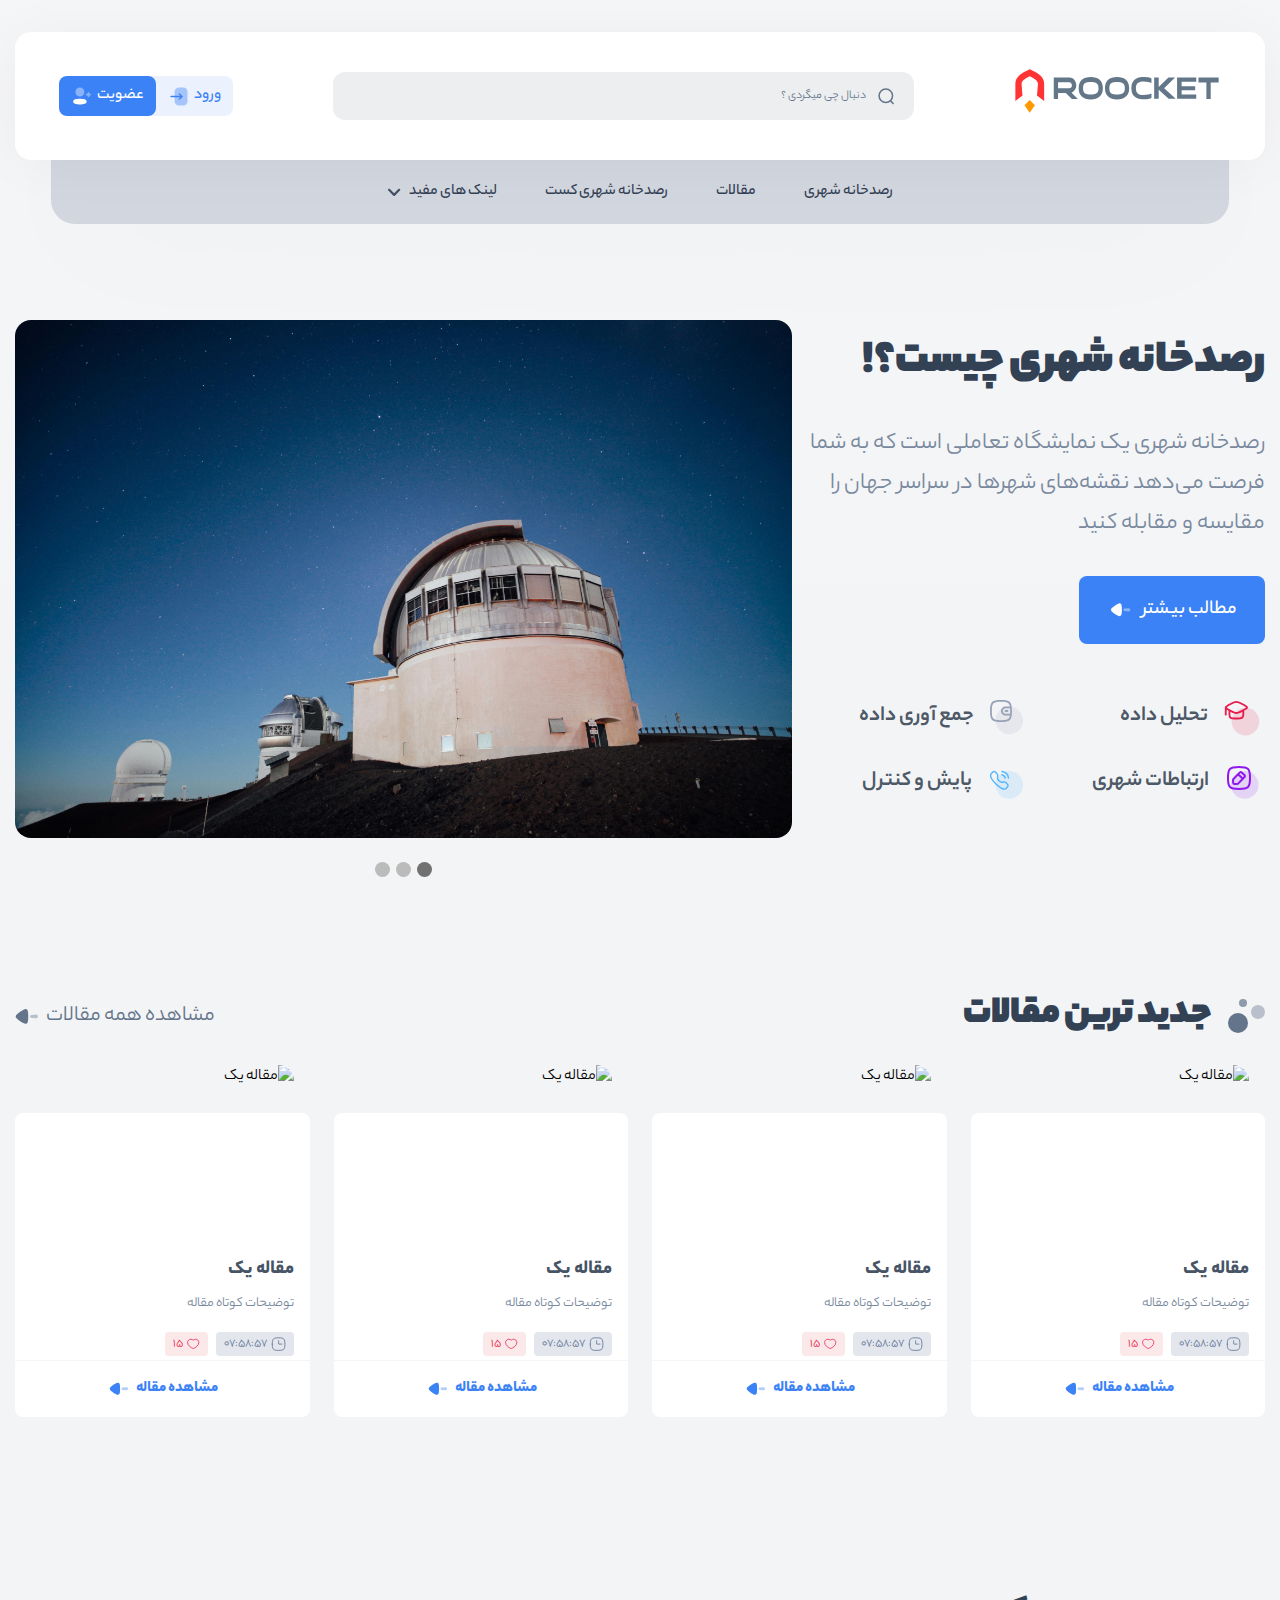
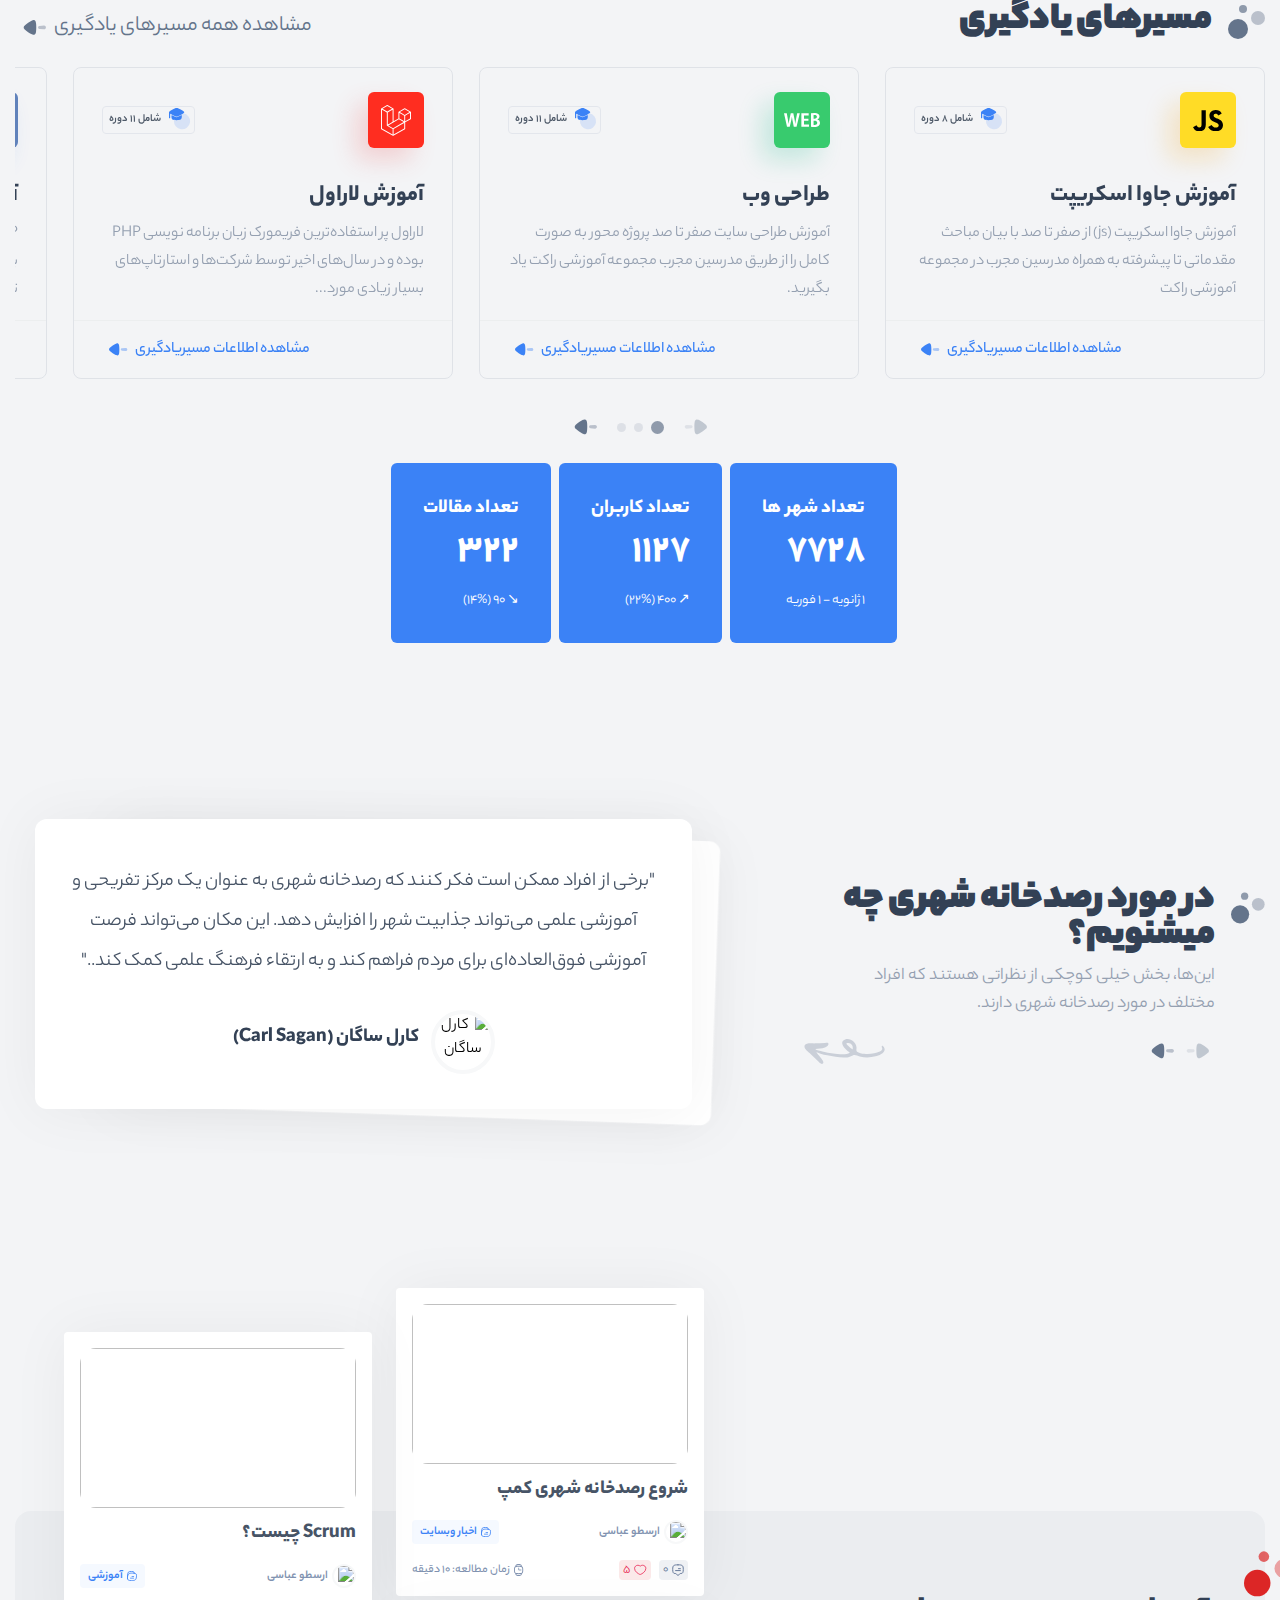
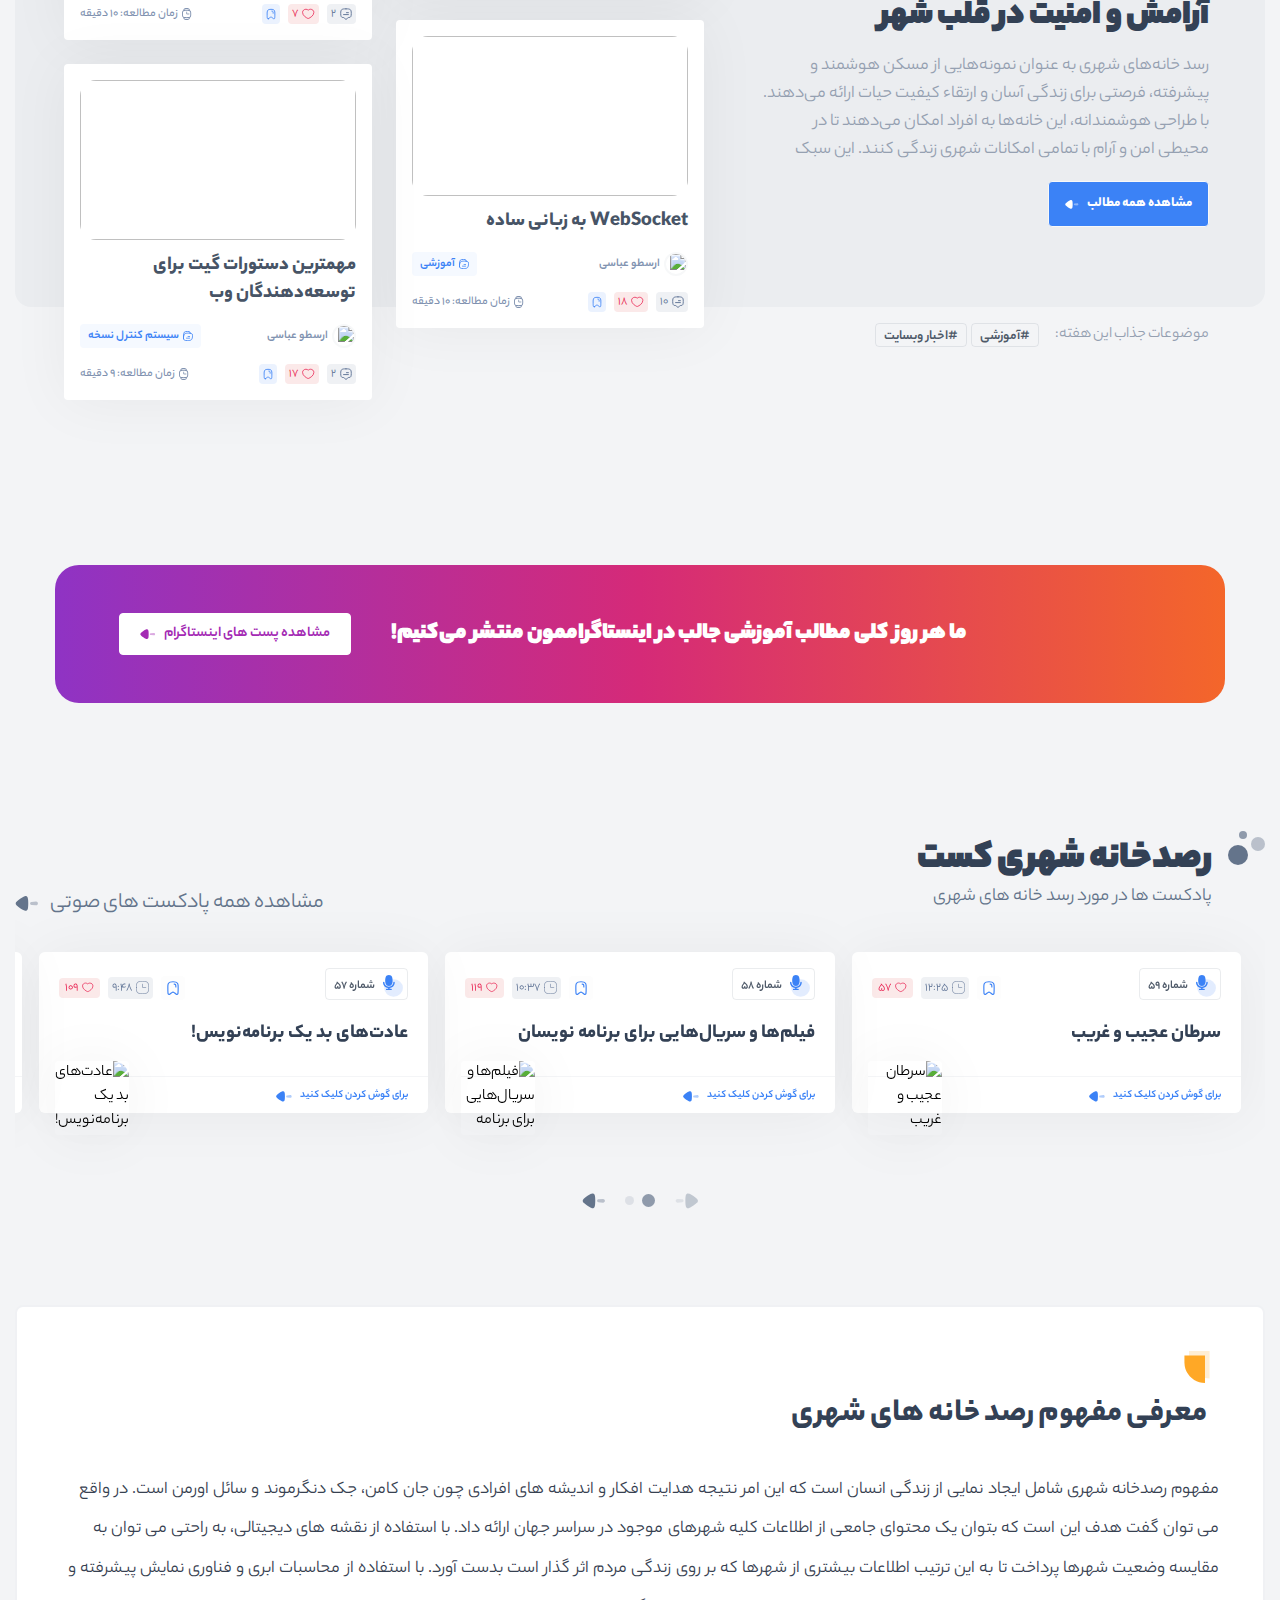
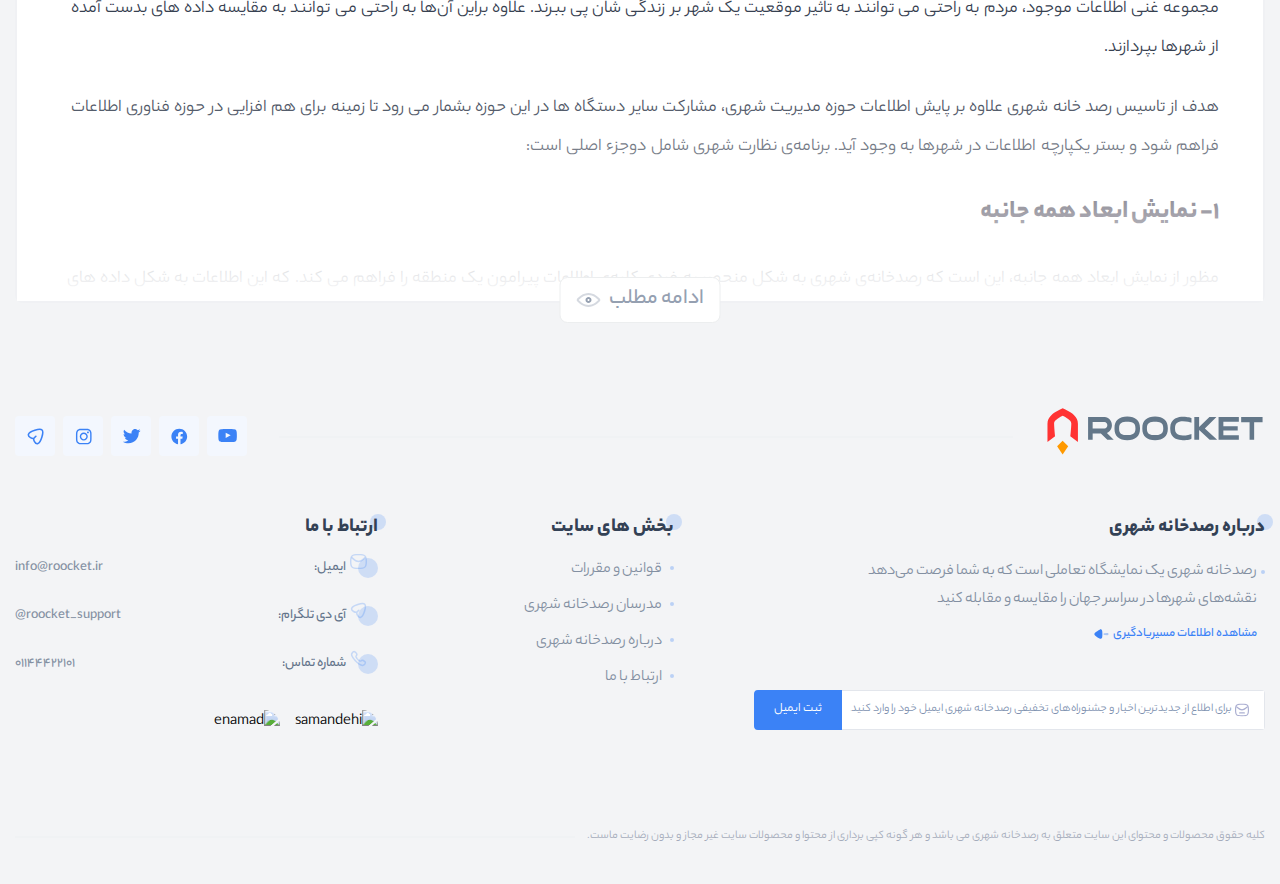
==== commit 0162ab7d: "Update index.html" ====
--- a/index.html
+++ b/index.html
@@ -2689,72 +2689,32 @@
                                     </svg>
                                     <h1
                                         class=" lg:text-33 sm:text-2xl text-lg font-bold  px-3 text-biscay-700 dark:bg-dark-890 dark:text-white bg-gray-3">
-                                        آموزش برنامه نویسی با رصدخانه شهری
+                                        معرفی مفهوم رصد خانه های شهری
                                     </h1>
                                 </div>
                                 <div
                                     class="md:text-right text-center content-area text-gray-360 dark:text-white">
-                                    <p dir="rtl">برنامه نویسی یکی از
-                                        حوزه&zwnj;های داغ در دنیای کنونی است و
-                                        افراد بسیار
-                                        زیادی تصمیم دارند تا فرایند آموزش برنامه
-                                        نویسی را آغاز کنند. دلایل بسیار زیادی
-                                        برای
-                                        این موضوع وجود دارد که در ادامه به
-                                        آن&zwnj;ها خواهیم پرداخت. اما این نکته
-                                        را در ذهن
-                                        داشته باشید که یادگیری و آموزش برنامه
-                                        نویسی می&zwnj;تواند آینده شما را تضمین
-                                        کرده و
-                                        مسیر کاری مشخصی را برای شما ایجاد
-                                        کند.</p>
-                                    <p dir="rtl">در این مطلب از وبسایت رصدخانه شهری قصد
-                                        داریم در ارتباط با ضرورت آموزش برنامه
-                                        نویسی
-                                        صحبت کنیم، تاریخچه&zwnj;ای کلی از آن را
-                                        مورد ارزیابی قراردهیم، مسیری برای آموزش
-                                        برنامه نویسی از صفر را به شما معرفی کنیم
-                                        و همچنین از آموزش&zwnj;های رایگان و
-                                        آموزش&zwnj;های مربوط به وب
-                                        بگوییم.&nbsp;</p>
-                                    <h2 dir="rtl">مزایا یادگیری و آموزش برنامه
-                                        نویسی</h2>
-                                    <p dir="rtl">دلایل زیادی برای یادگیری و
-                                        آموزش برنامه نویسی وجود دارد. در اینجا
-                                        چند مورد
-                                        از مهم ترین آن&zwnj;ها آورده شده
-                                        است:</p>
-                                    <p dir="rtl"><strong>آینده شغلی</strong>:
-                                        برنامه نویسی یکی از پرتقاضاترین مهارت ها
-                                        در
-                                        بازار کار امروز است. طبق گزارشی از مجمع
-                                        جهانی اقتصاد، مهارت های نرم افزاری و
-                                        فناوری
-                                        اطلاعات در صدر لیست مهارت هایی قرار
-                                        دارند که بیشترین تقاضا را در آینده
-                                        دارند.
-                                        یادگیری برنامه نویسی می تواند به شما کمک
-                                        کند تا در دنیای کار رقابتی پیشی بگیرید و
-                                        شغلی با درآمد بالا و رضایت بخش پیدا
-                                        کنید.</p>
-                                    <p dir="rtl"><strong>خلاقیت:</strong> برنامه
-                                        نویسی یک فعالیت خلاقانه است. شما می
-                                        توانید
-                                        از آن برای ایجاد محصولات و خدمات جدید و
-                                        نوآورانه استفاده کنید. یادگیری برنامه
-                                        نویسی
-                                        می تواند به شما کمک کند تا خلاقیت خود را
-                                        بیان کنید و دنیا را به روشی جدید ببینید.
-                                    </p>
-                                    <p dir="rtl"><strong>حل مسئله:</strong>
-                                        برنامه نویسی یک مهارت حل مسئله است. شما
-                                        باید
-                                        بتوانید مشکلات را به قطعات کوچکتر تقسیم
-                                        کنید و راه حل هایی برای آنها پیدا کنید.
-                                        یادگیری برنامه نویسی می تواند به شما کمک
-                                        کند تا مهارت های حل مسئله خود را بهبود
-                                        ببخشید و در زندگی و کار خود موفق تر
-                                        باشید.</p>
+                                    <p dir="rtl">مفهوم رصدخانه شهری شامل ایجاد نمایی از زندگی انسان است که این امر نتیجه هدایت افکار و اندیشه های افرادی چون جان کامن، جک دنگرموند و سائل اورمن است. در واقع می توان گفت هدف این است که بتوان یک محتوای جامعی از اطلاعات کلیه شهرهای موجود در سراسر جهان ارائه داد. با استفاده از نقشه های دیجیتالی، به راحتی می توان به مقایسه وضعیت شهرها پرداخت تا به این ترتیب اطلاعات بیشتری از شهرها که بر روی زندگی مردم اثر گذار است بدست آورد.
+
+با استفاده از محاسبات ابری و فناوری نمایش پیشرفته و مجموعه غنی اطلاعات موجود، مردم به راحتی می توانند به تاثیر موقعیت یک شهر بر زندگی شان پی ببرند. علاوه براین آن‌ها به راحتی می توانند به مقایسه داده های بدست آمده از شهرها بپردازند.
+                                    <p dir="rtl">هدف از تاسیس رصد خانه شهری علاوه بر پایش اطلاعات حوزه مدیریت شهری، مشارکت سایر دستگاه ها در این حوزه بشمار می رود تا زمینه برای هم افزایی در حوزه فناوری اطلاعات فراهم شود و بستر یکپارچه اطلاعات در شهرها به وجود آید.
+
+برنامه‌ی نظارت شهری شامل دوجزء اصلی است:&nbsp;</p>
+                                    <h2 dir="rtl"> 1- نمایش ابعاد همه جانبه</h2>
+                                    <p dir="rtl"> مظور از نمایش ابعاد همه جانبه، این است که رصدخانه‌ی شهری به شکل منحصر به فردی کلیه‌ی اطلاعات پیرامون یک منطقه را فراهم می کند. که این اطلاعات به شکل داده های پویا، نقشه های معتبر و مطالب مرتبط ارائه می شوند.</p>
+                                    <p dir="rtl"><strong>وب سایت های تعاملی</strong>:
+ یک وب سایت توانمند ستون اصلی اطلاعات است تا به سادگی به ارائه مطالب پیرامون موضوع خاص بپردازند. این وب سایت ها معمولاً به شکل بسیار ساده در دسترس عموم مردم قرار گیرد.</p>
+                                    <p dir="rtl">اصولاً در نمایشگاه های برگزار شده توسط رصدخانه های شهری معمولاً ویژگی های همه جانبه 5 تا 10 شهر به شکل مقایسه‌ای ارائه می شود که این اطلاعات بر روی صفحات مانیتورهای بزرگ نمایش داده می شود. (اطلاعات هر شهر بر روی یک صفحه نمایشگر نمایش داده می شود.) ایستگاه های کامپیوتری در این این نمایشگاه ها به بازدید کنندگان امکان تعامل بین نقشه‌ی شهرها را می دهد. بسیاری از قابلیت های این نمایشگاه ها از طریق وب سایت رصد خانه‌هایی شهری که شامل نقشه ها، برنامه ها و محتوای داده ها است به راحتی در دسترس افراد قرار خواهند گرفت.</p>
+                                    <p dir="rtl">انواع بسیار متنوعی از نقشه ها در این نمایشگاه ها و نیز بر روی وب سایت مورد نظر به نمایش گذاشته می شوند. نقشه های دو بعدی و سه بعدی از محل مورد نظر همراه با رنگ های متنوع، به همراه مجموعه جامعی از اطلاعات منطقه ای به شکل یک حلقه منسجم به عموم مردم ارائه می شود.
+
+یکی از ویژگی های عکس برداری 3 بعدی و تهیه نقشه سه بعدی شهر آن است که امکان محاسبات دقیق را فراهم می کند چرا که با نقشه جدید آن شهر می توان عوارض شهری همچون پیاده رو، سواره رو، جدول، جوی آب، فضای سبز و ... را استخراج کرده و از این اطلاعات استفاده کرد.
+
+یکی از مهمترین مأموریت‌های رصدخانه¬های شهری کنترل و پایش طرح تفصیلی است. با استفاده از آن می‌توان روند رشد شهر و تأثیر طرح را بر آن بررسی کرده و پیشنهادات بازنگری را برای آن ارائه نمود.
+
+اما چشم انداز رصد خانه های شهری، ترویج گفتمان از طریق تجسم الگوهای فیزیکی، جمعیتی، فرهنگی و شهری است. در مزکز رصدخانه های شهری مقایسه بین نقشه های مناطق مختلف صورت گرفته که این مقیاس ها به شکل ابزارهای دیجیتالی در نمایشگاه ها به نمایش در می آیند. مقایسه نقشه های موجود در رصد خانه های شهری اجازه‌ی نقطه به نقطه‌ی شهرها را فراهم می کند. بنابراین رصدخانه شهری ابزاری برای ایجاد مدیریت یکپارچه شهری بوده و در واقع می توان گفت همه دستگاه‌ها نیاز دارند که لایه‌های مختلف شهری به زبان واحدی برسند و رصدخانه شهری این امکان را فراهم می‌آورد تا این زبان واحد در میان سازمان‌های مسئول در مدیریت شهر ایجاد شود.
+
+اطلاعات این نقشه ها به صورت ایده آل و با در نظر گرفتن اطلاعات ساختاری مخصوصاً با استفاده از ESRI و در قالب استاندارد از طریق وب سایت رصد خانه های شهری ارائه می شوند. عنصر کلیدی در اینجا، به اشتراک گذاشتن صفحه نمایش کلیه‌ی شهرها است به طوریکه کلیه داده ها به شکلی رایج ارائه شده و افراد بتوانند به مقایسه بین شهرها بپردازند.
+</p>
                                     <p dir="rtl"><strong>تفکر منطقی</strong>:
                                         برنامه نویسی یک فعالیت منطقی است. شما
                                         باید
@@ -3578,4 +3538,4 @@
     </script>
     </body>
 
-</html>+</html>
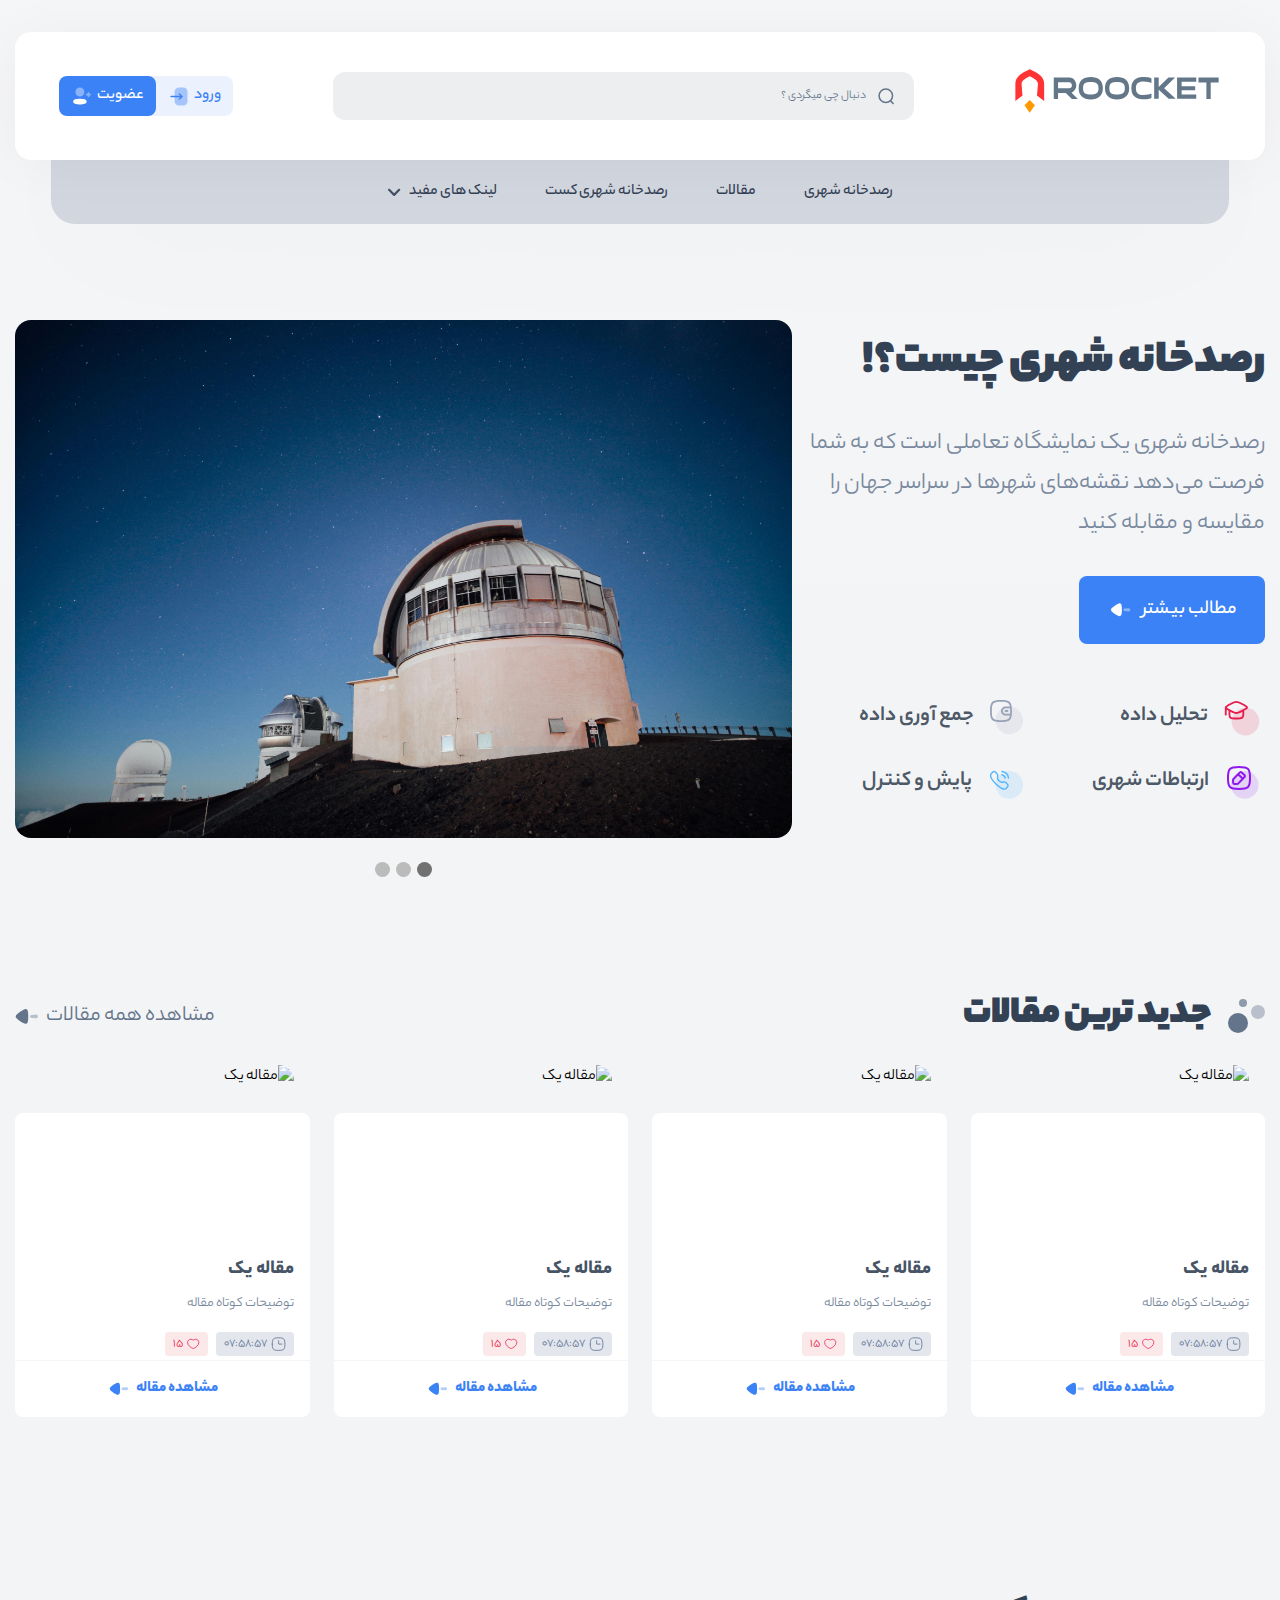
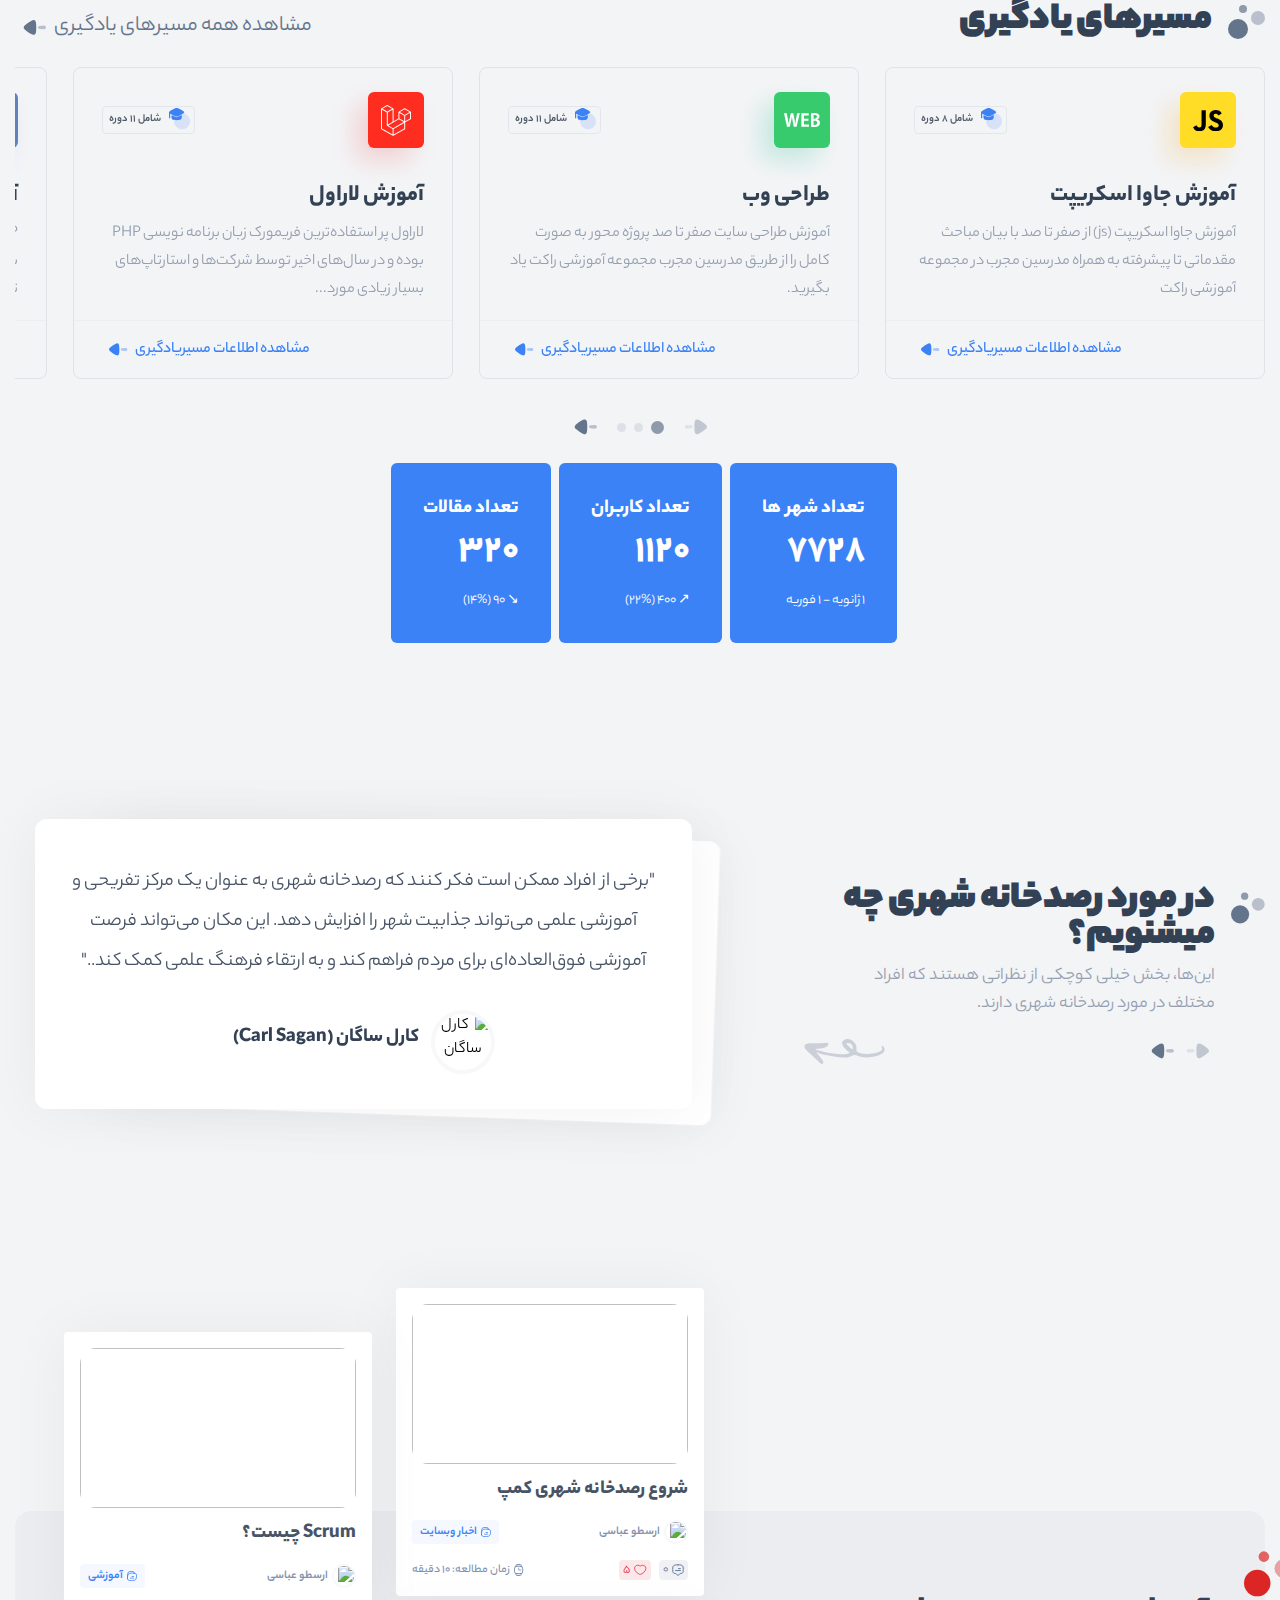
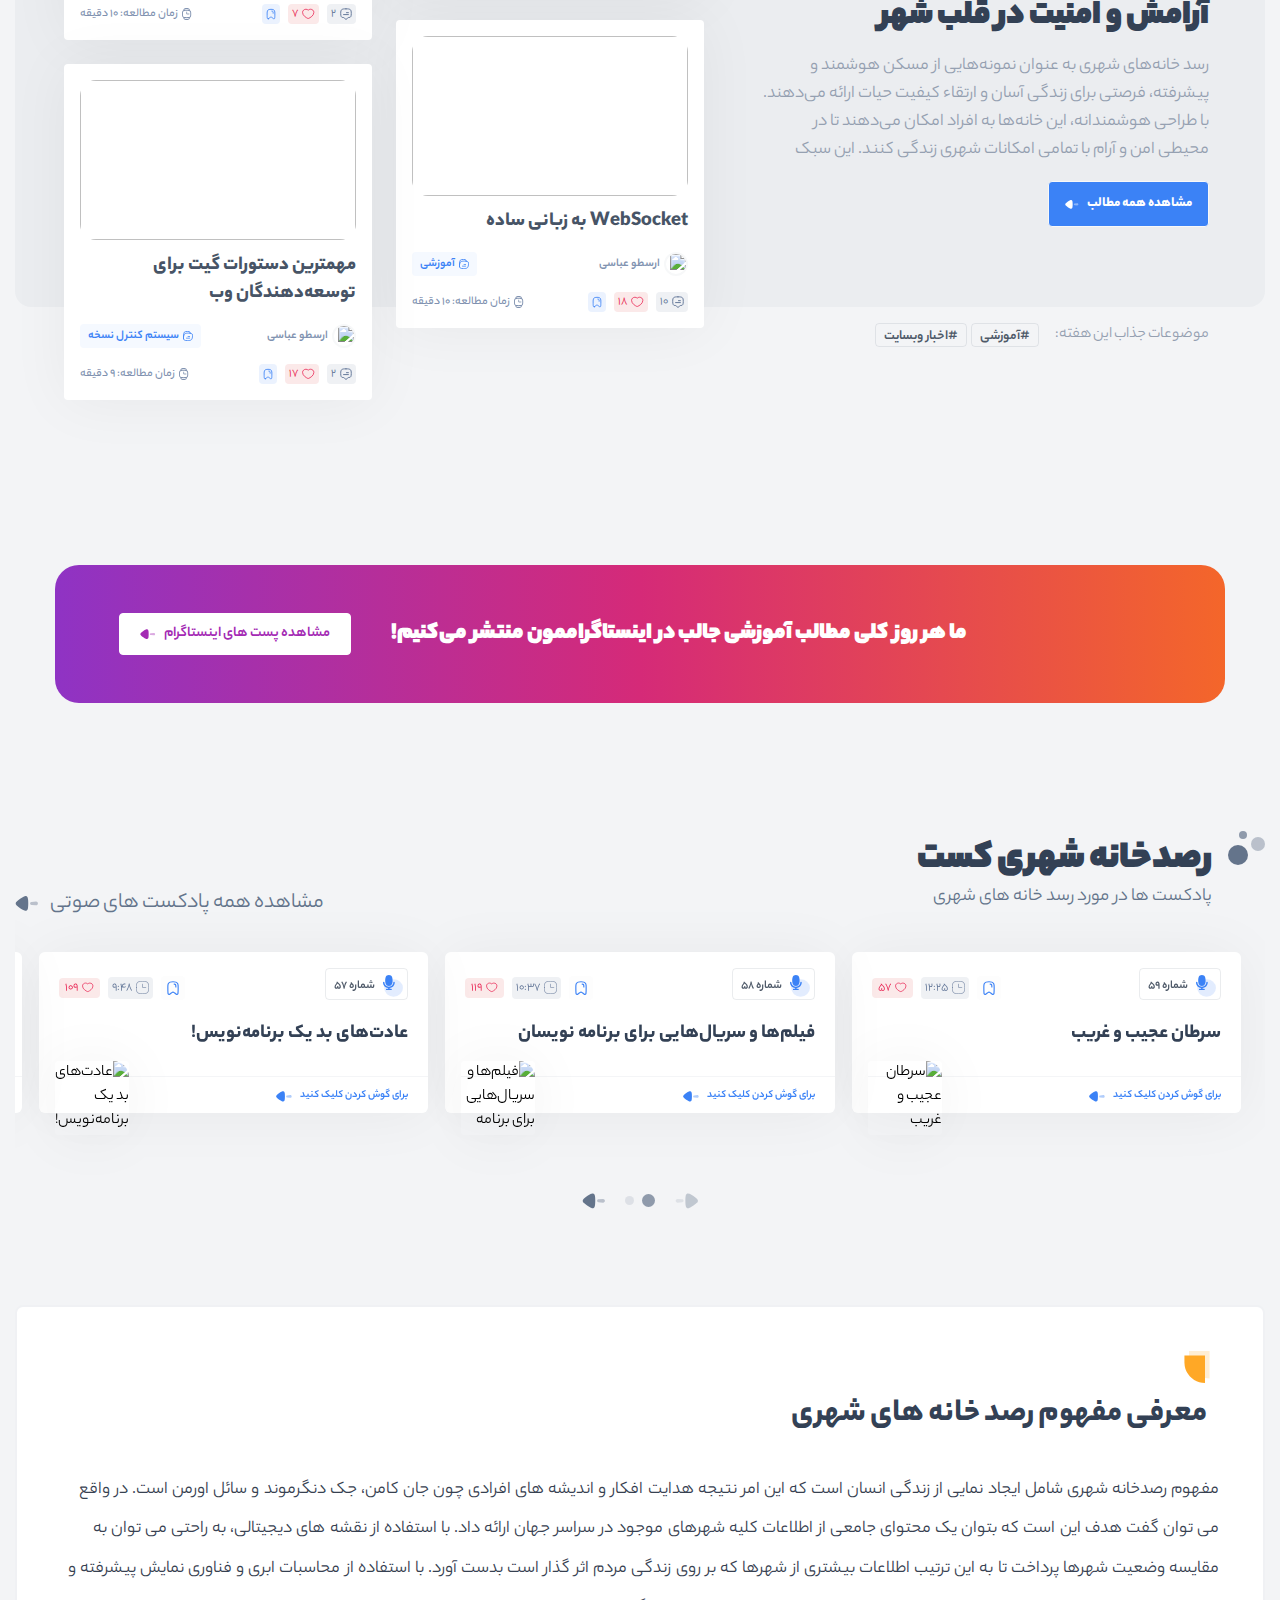
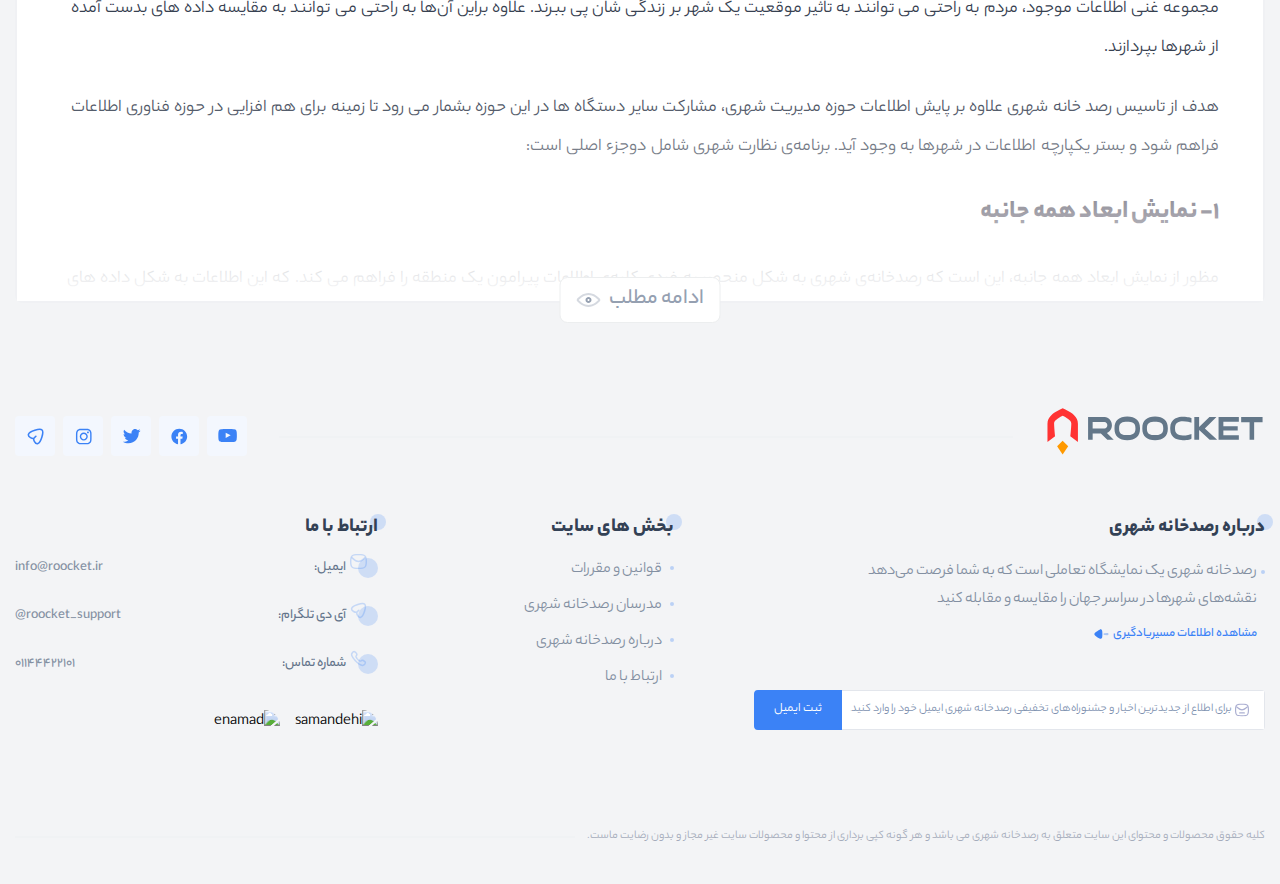
==== commit 991555b7: "Update index.html" ====
--- a/index.html
+++ b/index.html
@@ -2702,7 +2702,8 @@
 برنامه‌ی نظارت شهری شامل دوجزء اصلی است:&nbsp;</p>
                                     <h2 dir="rtl"> 1- نمایش ابعاد همه جانبه</h2>
                                     <p dir="rtl"> مظور از نمایش ابعاد همه جانبه، این است که رصدخانه‌ی شهری به شکل منحصر به فردی کلیه‌ی اطلاعات پیرامون یک منطقه را فراهم می کند. که این اطلاعات به شکل داده های پویا، نقشه های معتبر و مطالب مرتبط ارائه می شوند.</p>
-                                    <p dir="rtl"><strong>وب سایت های تعاملی</strong>:
+                                    <h2>وب سایت های تعاملی</h2>
+                                    <p dir="rtl">
  یک وب سایت توانمند ستون اصلی اطلاعات است تا به سادگی به ارائه مطالب پیرامون موضوع خاص بپردازند. این وب سایت ها معمولاً به شکل بسیار ساده در دسترس عموم مردم قرار گیرد.</p>
                                     <p dir="rtl">اصولاً در نمایشگاه های برگزار شده توسط رصدخانه های شهری معمولاً ویژگی های همه جانبه 5 تا 10 شهر به شکل مقایسه‌ای ارائه می شود که این اطلاعات بر روی صفحات مانیتورهای بزرگ نمایش داده می شود. (اطلاعات هر شهر بر روی یک صفحه نمایشگر نمایش داده می شود.) ایستگاه های کامپیوتری در این این نمایشگاه ها به بازدید کنندگان امکان تعامل بین نقشه‌ی شهرها را می دهد. بسیاری از قابلیت های این نمایشگاه ها از طریق وب سایت رصد خانه‌هایی شهری که شامل نقشه ها، برنامه ها و محتوای داده ها است به راحتی در دسترس افراد قرار خواهند گرفت.</p>
                                     <p dir="rtl">انواع بسیار متنوعی از نقشه ها در این نمایشگاه ها و نیز بر روی وب سایت مورد نظر به نمایش گذاشته می شوند. نقشه های دو بعدی و سه بعدی از محل مورد نظر همراه با رنگ های متنوع، به همراه مجموعه جامعی از اطلاعات منطقه ای به شکل یک حلقه منسجم به عموم مردم ارائه می شود.
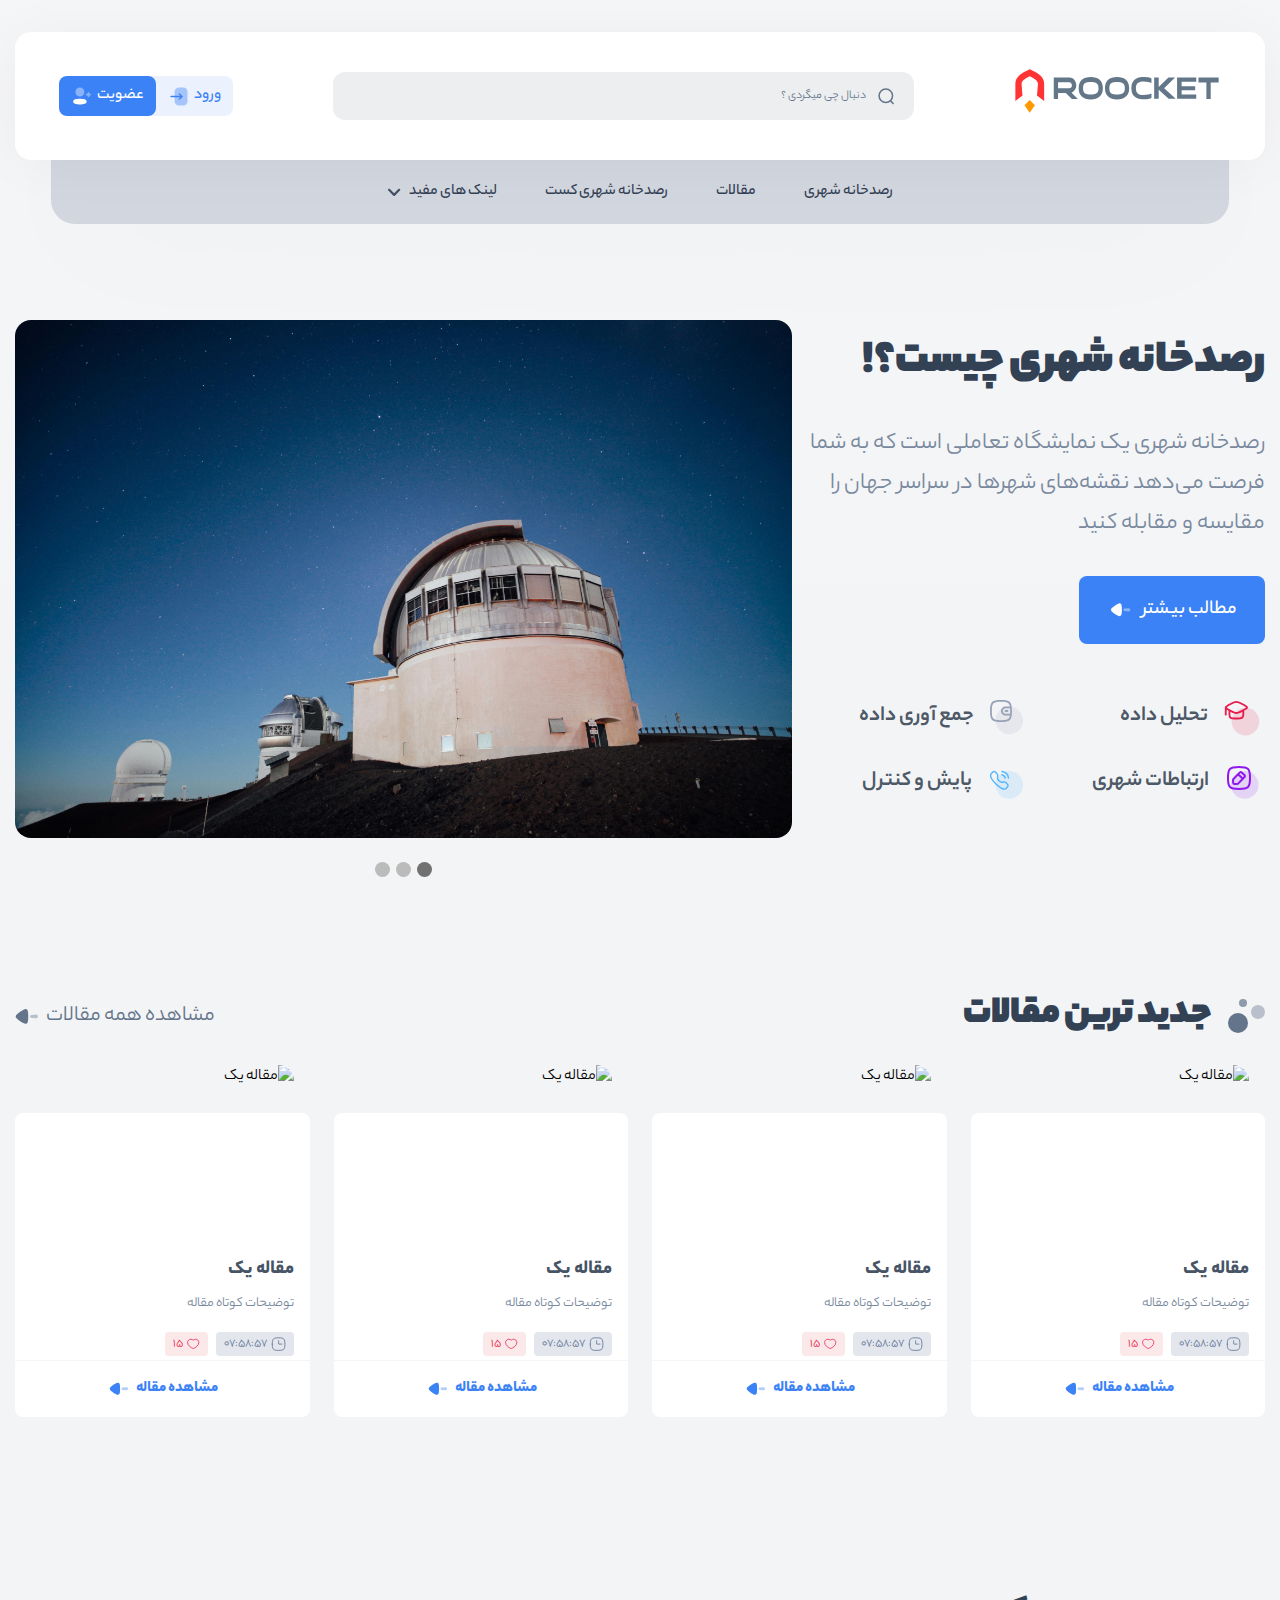
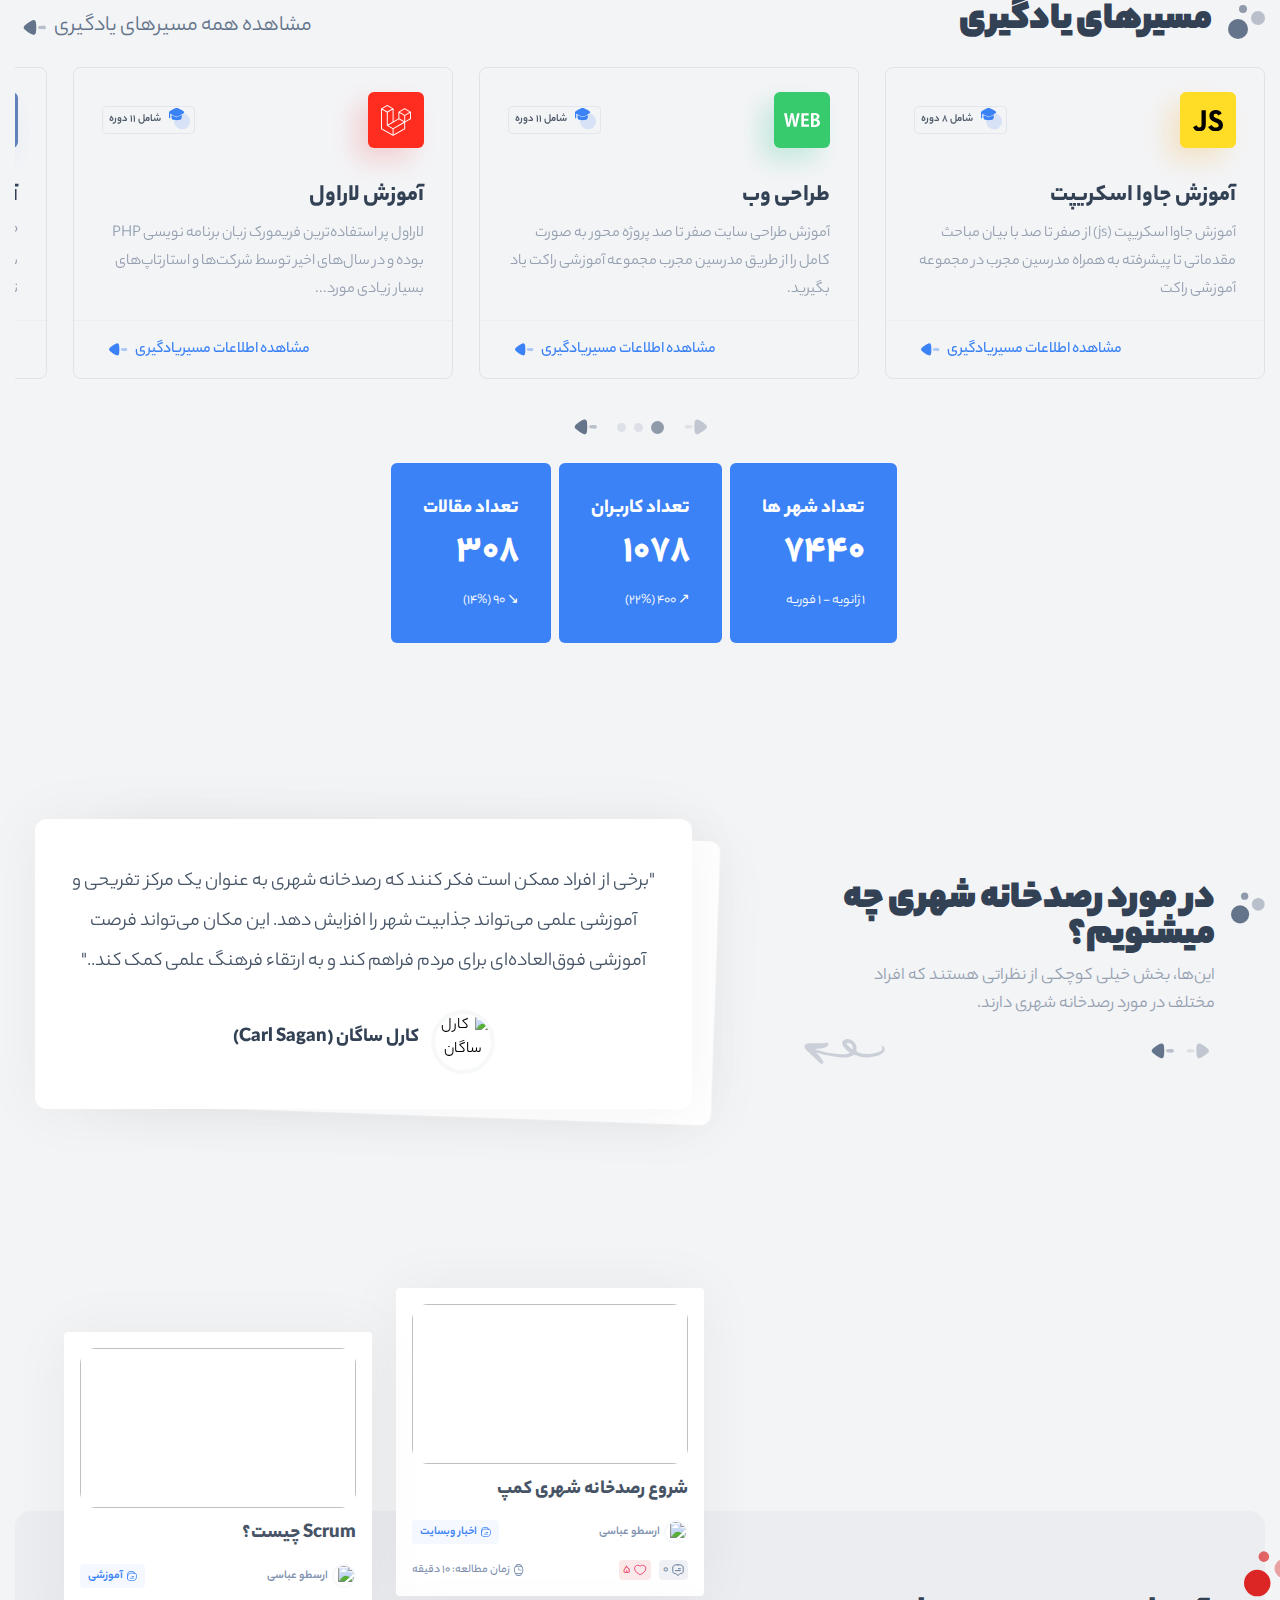
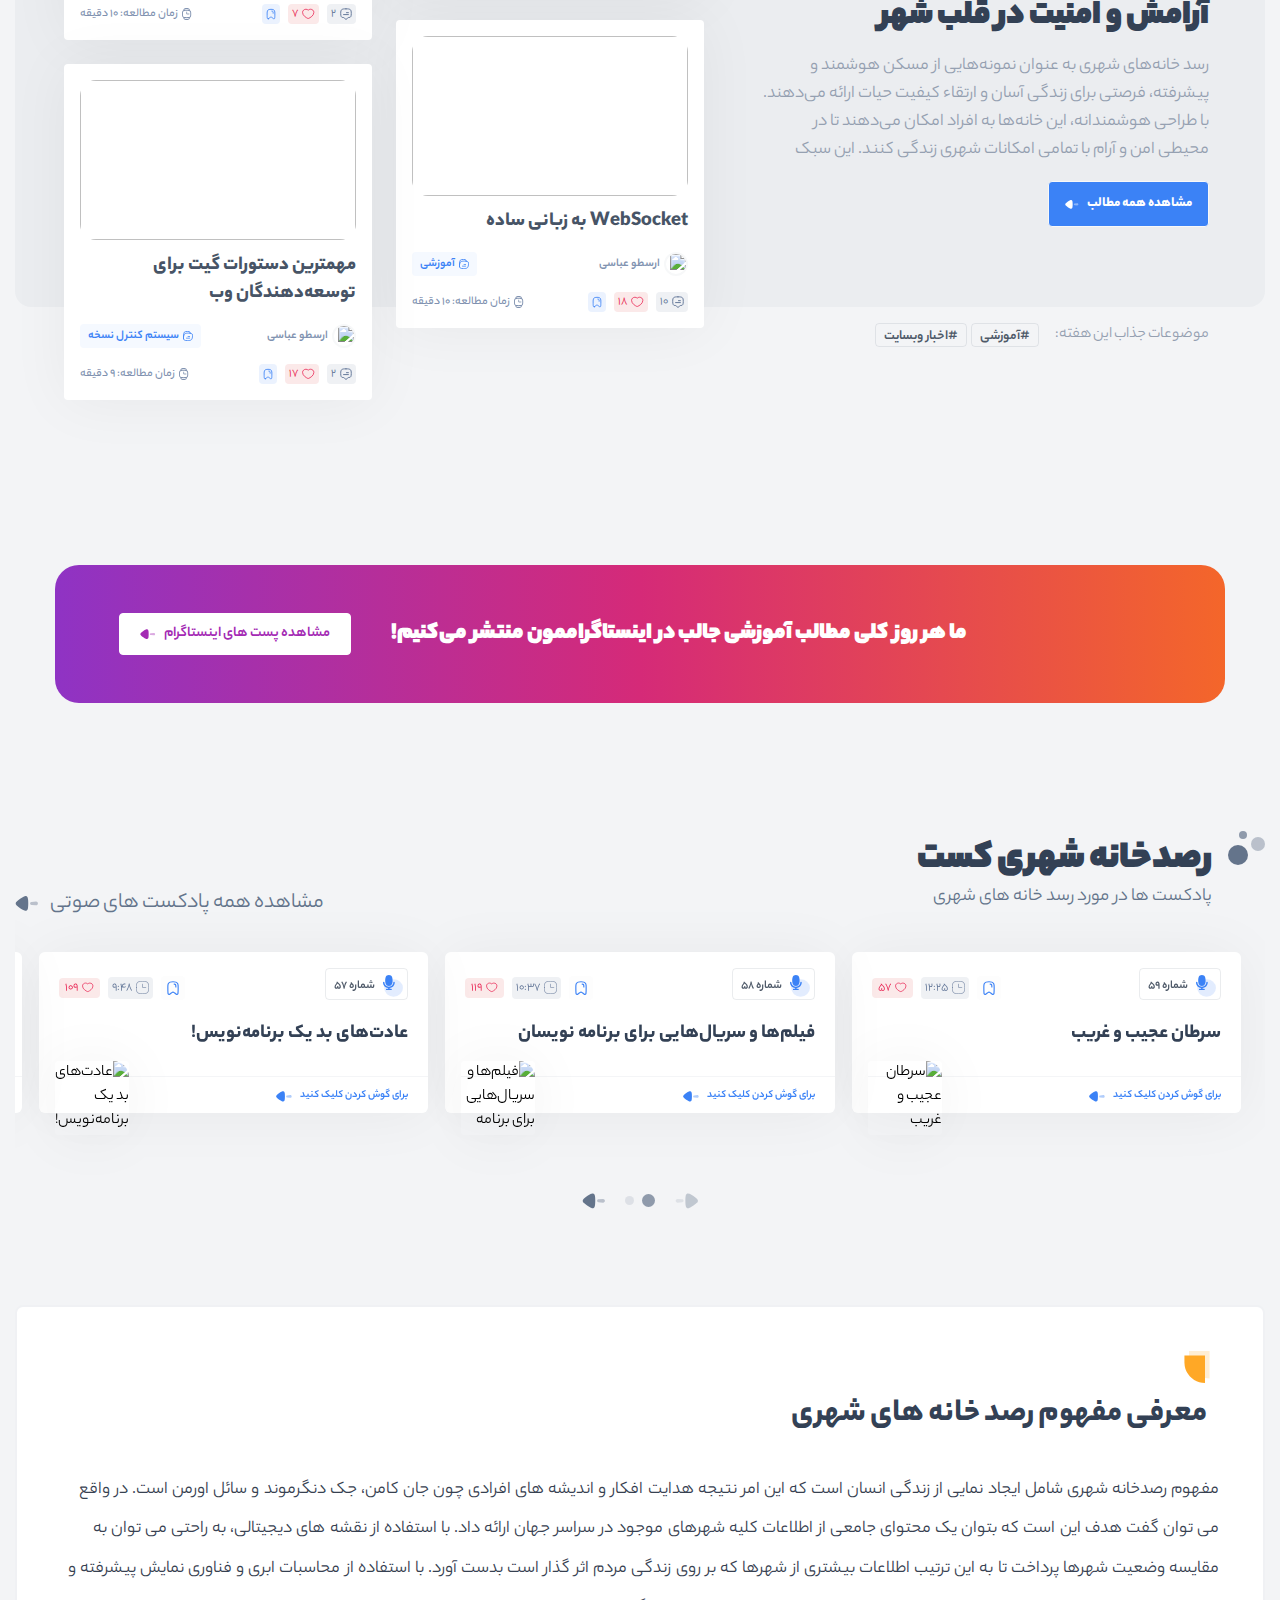
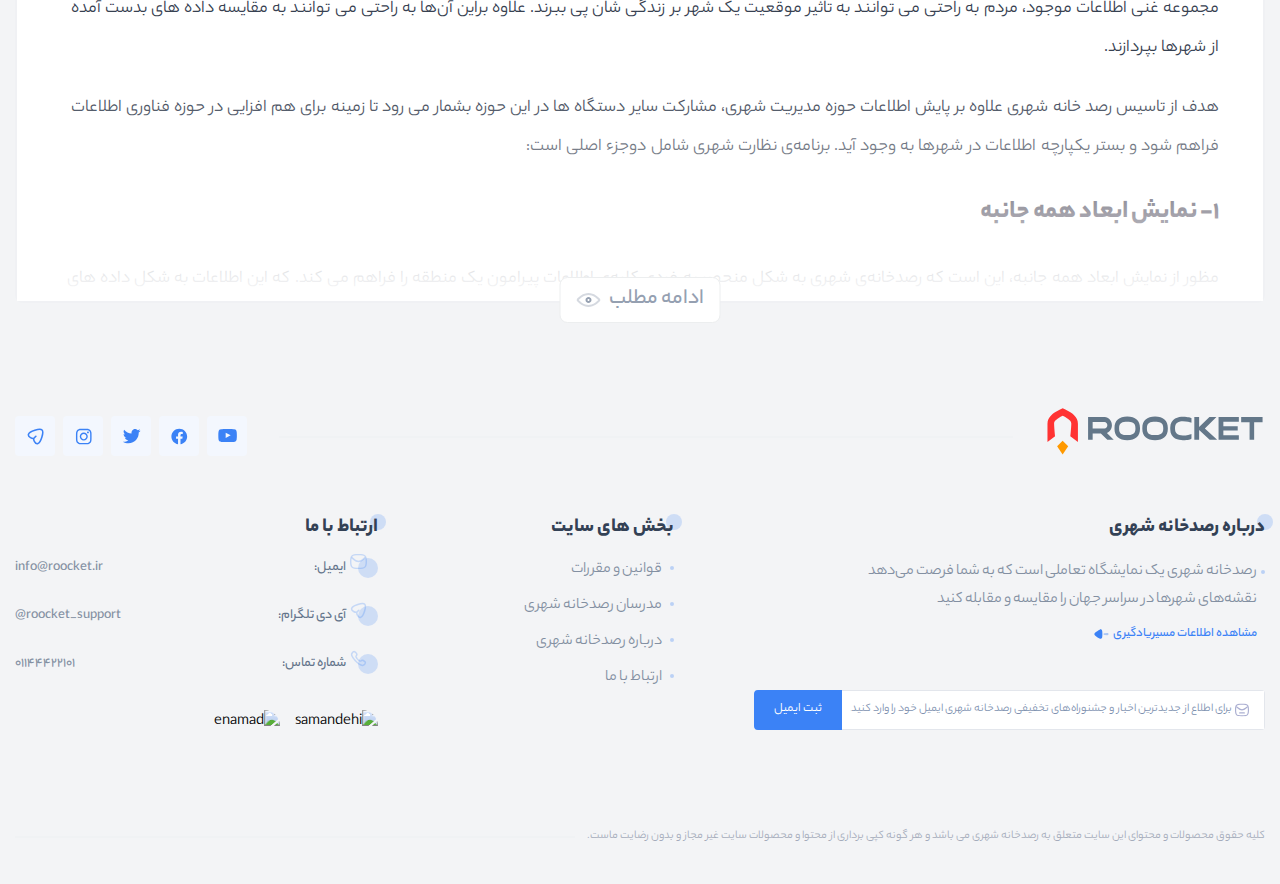
==== commit 5b3aa98f: "Update index.html" ====
--- a/index.html
+++ b/index.html
@@ -2702,7 +2702,7 @@
 برنامه‌ی نظارت شهری شامل دوجزء اصلی است:&nbsp;</p>
                                     <h2 dir="rtl"> 1- نمایش ابعاد همه جانبه</h2>
                                     <p dir="rtl"> مظور از نمایش ابعاد همه جانبه، این است که رصدخانه‌ی شهری به شکل منحصر به فردی کلیه‌ی اطلاعات پیرامون یک منطقه را فراهم می کند. که این اطلاعات به شکل داده های پویا، نقشه های معتبر و مطالب مرتبط ارائه می شوند.</p>
-                                    <h2>وب سایت های تعاملی</h2>
+                                    <h2 dir="rtl">وب سایت های تعاملی</h2>
                                     <p dir="rtl">
  یک وب سایت توانمند ستون اصلی اطلاعات است تا به سادگی به ارائه مطالب پیرامون موضوع خاص بپردازند. این وب سایت ها معمولاً به شکل بسیار ساده در دسترس عموم مردم قرار گیرد.</p>
                                     <p dir="rtl">اصولاً در نمایشگاه های برگزار شده توسط رصدخانه های شهری معمولاً ویژگی های همه جانبه 5 تا 10 شهر به شکل مقایسه‌ای ارائه می شود که این اطلاعات بر روی صفحات مانیتورهای بزرگ نمایش داده می شود. (اطلاعات هر شهر بر روی یک صفحه نمایشگر نمایش داده می شود.) ایستگاه های کامپیوتری در این این نمایشگاه ها به بازدید کنندگان امکان تعامل بین نقشه‌ی شهرها را می دهد. بسیاری از قابلیت های این نمایشگاه ها از طریق وب سایت رصد خانه‌هایی شهری که شامل نقشه ها، برنامه ها و محتوای داده ها است به راحتی در دسترس افراد قرار خواهند گرفت.</p>
@@ -2716,288 +2716,15 @@
 
 اطلاعات این نقشه ها به صورت ایده آل و با در نظر گرفتن اطلاعات ساختاری مخصوصاً با استفاده از ESRI و در قالب استاندارد از طریق وب سایت رصد خانه های شهری ارائه می شوند. عنصر کلیدی در اینجا، به اشتراک گذاشتن صفحه نمایش کلیه‌ی شهرها است به طوریکه کلیه داده ها به شکلی رایج ارائه شده و افراد بتوانند به مقایسه بین شهرها بپردازند.
 </p>
-                                    <p dir="rtl"><strong>تفکر منطقی</strong>:
-                                        برنامه نویسی یک فعالیت منطقی است. شما
-                                        باید
-                                        بتوانید از منطق برای فکر کردن به مشکلات
-                                        و یافتن راه حل های مناسب استفاده کنید.
-                                        یادگیری برنامه نویسی می تواند به شما کمک
-                                        کند تا تفکر منطقی خود را بهبود ببخشید و
-                                        در
-                                        زندگی و کار خود تصمیمات بهتری
-                                        بگیرید.</p>
-                                    <p dir="rtl"><strong>یادگیری سایر مهارت
-                                            ها:</strong> برنامه نویسی می تواند
-                                        به شما کمک
-                                        کند تا سایر مهارت ها را نیز یاد بگیرید.
-                                        به عنوان مثال، یادگیری برنامه نویسی می
-                                        تواند
-                                        به شما کمک کند تا مهارت های ریاضی، علوم
-                                        کامپیوتر و زبان انگلیسی خود را بهبود
-                                        ببخشید.
-                                    </p>
-                                    <h2 dir="rtl">تاریخچه مختصری از برنامه
-                                        نویسی</h2>
-                                    <p dir="rtl">تاریخچه برنامه نویسی به دهه
-                                        1940 میلادی باز می گردد. در آن زمان،
-                                        رایانه ها
-                                        بسیار بزرگ و گران بودند و فقط در دسترس
-                                        دانشگاه&zwnj;ها و شرکت&zwnj;های بزرگ
-                                        بودند.
-                                        برنامه نویسی علمی بود که تنها در اختیار
-                                        افراد بسیار محدودی بود و تنها آن&zwnj;ها
-                                        می&zwnj;توانستند فرایند آموزش برنامه
-                                        نویسی را طی کنند.</p>
-                                    <h2 dir="rtl">اولین زبان برنامه نویسی سطح
-                                        بالا</h2>
-                                    <p dir="rtl">اولین زبان برنامه نویسی،
-                                        Plankalk&uuml;l&nbsp; نام داشت که توسط
-                                        Konrad Zuse
-                                        در سال های 1942 تا 1945 توسعه یافت. این
-                                        زبان یک زبان برنامه نویسی سطح بالا بود
-                                        که از
-                                        مفهوم تابع استفاده می کرد.
-                                        Plankalk&uuml;l هرگز به صورت
-                                        گسترده&zwnj;ای استفاده نشد،
-                                        اما تأثیر زیادی بر توسعه زبان&zwnj;های
-                                        برنامه نویسی بعدی داشت.</p>
-                                    <h2 dir="rtl">ظهور زبان های برنامه نویسی سطح
-                                        بالا</h2>
-                                    <p dir="rtl">در دهه 1950، زبان های برنامه
-                                        نویسی سطح بالا شروع به توسعه یافتند.
-                                        زبان های
-                                        برنامه نویسی سطح بالا برای انسان ها قابل
-                                        خواندن تر هستند و استفاده از آنها آسان
-                                        تر
-                                        است. برخی از اولین زبان های برنامه نویسی
-                                        سطح بالا عبارتند از:</p>
-                                    <p dir="rtl">FORTRAN (1957) : یک زبان برنامه
-                                        نویسی برای محاسبات علمی</p>
-                                    <p dir="rtl">COBOL (1959): یک زبان برنامه
-                                        نویسی برای سیستم های تجاری</p>
-                                    <p dir="rtl">LISP (1958) : یک زبان برنامه
-                                        نویسی برای هوش مصنوعی</p>
-                                    <h2 dir="rtl">توسعه زبان های برنامه نویسی
-                                        مدرن</h2>
-                                    <p dir="rtl">در دهه های 1960 و 1970، زبان
-                                        های برنامه نویسی مدرن شروع به توسعه
-                                        کردند. این
-                                        زبان ها از ویژگی های جدیدی مانند کلاس
-                                        ها، شی گرایی و مجموعه ها استفاده می
-                                        کردند.
-                                        برخی از زبان های برنامه نویسی مدرن
-                                        عبارتند از:</p>
-                                    <p dir="rtl">C (1972) : یک زبان برنامه نویسی
-                                        عمومی که برای سیستم عامل ها و برنامه های
-                                        کاربردی استفاده می&zwnj;شود.</p>
-                                    <p dir="rtl">Java (1995) : یک زبان برنامه
-                                        نویسی شی گرا که برای توسعه وب و برنامه
-                                        های
-                                        کاربردی استفاده می&zwnj;شود.</p>
-                                    <p dir="rtl">Python (1991) : یک زبان برنامه
-                                        نویسی سطح بالا که برای یادگیری ماشین و
-                                        هوش
-                                        مصنوعی استفاده می&zwnj;شود.</p>
-                                    <h2 dir="rtl">توسعه برنامه نویسی به عنوان یک
-                                        شغل</h2>
-                                    <p dir="rtl">در دهه های 1980 و 1990، برنامه
-                                        نویسی به یک شغل محبوب تبدیل شد. با
-                                        افزایش
-                                        استفاده از کامپیو&zwnj;ترهای شخصی در همه
-                                        زمینه های زندگی، تقاضا برای برنامه
-                                        نویسان
-                                        نیز افزایش یافت.</p>
-                                    <p dir="rtl">امروزه، برنامه نویسی یکی از
-                                        پرتقاضاترین مهارت ها در بازار کار است.
-                                        برنامه
-                                        نویسان می توانند در طیف گسترده ای از
-                                        صنایع از جمله فناوری، مالی، پزشکی و
-                                        دولتی کار
-                                        کنند.</p>
-                                    <h2 dir="rtl">آینده برنامه نویسی</h2>
-                                    <p dir="rtl">با ادامه توسعه فناوری، آینده
-                                        برنامه نویسی روشن است. برنامه نویسان نقش
-                                        مهمی
-                                        در ایجاد محصولات و خدمات جدید و نوآورانه
-                                        ایفا خواهند کرد.</p>
-                                    <h2 dir="rtl">آموزش برنامه نویسی از
-                                        صفر&nbsp;</h2>
-                                    <p dir="rtl">بسیاری از افراد این سوال را
-                                        می&zwnj;پرسند که برای یادگیری برنامه
-                                        نویسی نیاز
-                                        است که از چه نقطه&zwnj;ای کار را شروع
-                                        کنند. این سوالی است که بی نهایت جواب
-                                        داشته و
-                                        نمی&zwnj;توان به یک پاسخ واحد دست پیدا
-                                        کرد. اما ما در اینجا قصد داریم شما را به
-                                        صورت
-                                        بهتری با این مسیر آشنا کنیم و همچنین یک
-                                        دوره کاملا مقدماتی و البته رایگان را به
-                                        شما
-                                        معرفی کنیم.</p>
-                                    <p dir="rtl">هر علمی در فرایند یادگیری خود
-                                        نیاز به یکسری مقدمات دارد. برنامه نویسی
-                                        نیز
-                                        از این موضوع مستثنی نیست. برای یادگیری و
-                                        آموزش برنامه نویسی ابتدا نیاز است که از
-                                        که
-                                        با مفاهیم اولیه برنامه نویسی آشنا شده و
-                                        سپس مسیر یادگیری خود را در بین
-                                        زبان&zwnj;ها
-                                        و ابزارهای برنامه نویسی مختلف انتخاب
-                                        کنید.&nbsp;</p>
-                                    <p dir="rtl"><a
-                                            href="https://roocket.ir/series/zero-programming-step"><strong>دوره
-                                                آموزشی قدم صفر برنامه
-                                                نویسی</strong></a> که به صورت
-                                        رایگان در وبسایت منتشر
-                                        شده دقیقا همین قصد را دارد. در خلال این
-                                        دوره شما با تمام مفاهیم پایه&zwnj;ای و
-                                        اصلی
-                                        برنامه نویسی آشنا می&zwnj;شوید و پس از
-                                        آن می&zwnj;توانید سراغ یک زبان یا
-                                        تکنولوژی
-                                        برنامه نویسی بروید.&nbsp;</p>
-                                    <h2 dir="rtl">آموزش برنامه نویسی
-                                        وب&nbsp;</h2>
-                                    <p dir="rtl">یادگیری و آموزش برنامه نویسی
-                                        سمت وب به شما این امکان را می&zwnj;دهد
-                                        تا با
-                                        استفاده از تکنولوژی&zwnj;های مختلفی
-                                        بتوانید زیباترین و بهترین وبسایت&zwnj;ها
-                                        را
-                                        ایجاد کنید.&nbsp;</p>
-                                    <p dir="rtl">بیشتر فرصت&zwnj;های شغلی مربوط
-                                        به حوزه برنامه نویسی مربوط به برنامه
-                                        نویسی
-                                        وب بوده و به همین دلیل یکی از تمرکزهای
-                                        اصلی ما در مجموعه رصدخانه شهری روی آموزش برنامه
-                                        نویسی
-                                        وب بوده است. برخی از کلیدی&zwnj;ترین
-                                        تکنولوژی&zwnj;ها برای یادگیری برنامه
-                                        نویسی وب،
-                                        PHP، Javascript و Python است که ما هر
-                                        کدام از این موارد را به صورت کامل آموزش
-                                        می&zwnj;دهیم.&nbsp;</p>
-                                    <p dir="rtl">برای یادگیری برنامه نویسی وب
-                                        شما باید ابتدا مسیر خودتان را مشخص کنید.
-                                        به
-                                        برنامه نویسی سمت کلاینت علاقه دارید یا
-                                        برنامه نویسی سمت سرور؟&nbsp;</p>
-                                    <p dir="rtl">اگر به برنامه نویسی سمت کلاینت
-                                        یا Front-End Development علاقه دارید
-                                        نیاز
-                                        است که <a
-                                            href="https://roocket.ir/skills/frontend"><strong>مسیر
-                                                یادگیری
-                                                &laquo;طراحی
-                                                وبسایت&raquo;</strong></a> را
-                                        پیش بگیرید و سپس سراغ یکی از
-                                        مسیرهای یادگیری زیر بروید:</p>
-                                    <ul dir="rtl">
-                                        <li><a
-                                                href="https://roocket.ir/skills/javascript"><strong>آموزش
-                                                    جاوا
-                                                    اسکریپت</strong></a></li>
-                                        <li><a
-                                                href="https://roocket.ir/skills/react"><strong>دوره
-                                                    آموزش
-                                                </strong><strong>React</strong></a></li>
-                                        <li><a
-                                                href="https://roocket.ir/skills/vue"><strong>دوره
-                                                    آموزش
-                                                </strong><strong>Vue.js</strong></a></li>
-                                    </ul>
-                                    <p dir="rtl">اگر به برنامه نویسی سمت سرور
-                                        علاقه دارید می&zwnj;توانید از مسیرهای
-                                        یادگیری
-                                        زیر استفاده کنید.&nbsp;</p>
-                                    <ul dir="rtl">
-                                        <li><a
-                                                href="https://roocket.ir/skills/php"><strong>آموزش
-                                                </strong><strong>PHP</strong></a></li>
-                                        <li><a
-                                                href="https://roocket.ir/skills/laravel"><strong>آموزش
-                                                    لاراول</strong></a>
-                                        </li>
-                                        <li><a
-                                                href="https://roocket.ir/skills/nodejs"><strong>آموزش
-                                                </strong><strong>Nodejs</strong></a></li>
-                                    </ul>
-                                    <h2 dir="rtl">آموزش برنامه نویسی
-                                        رایگان&nbsp;</h2>
-                                    <p dir="rtl">در وبسایت رصدخانه شهری به عنوان یک
-                                        مسئولیت اجتماعی تصمیم گرفتیم تا برخی از
-                                        مهمترین
-                                        دوره&zwnj;های آموزشی را به صورت رایگان
-                                        در اختیار کاربران قرار دهیم. این
-                                        دوره&zwnj;ها
-                                        معمولا به عنوان نقطه&zwnj;های ورودی به
-                                        دنیای آموزش برنامه نویسی در نظر گرفته
-                                        شده&zwnj;اند و هدف&zwnj;شان این است که
-                                        شانس یادگیری و آموزش برنامه نویسی را
-                                        برای
-                                        همگان فراهم کرده و هر کسی بتواند
-                                        قدم&zwnj;های اولیه یادگیری برنامه نویسی
-                                        را پیش
-                                        برود.&nbsp;</p>
-                                    <p dir="rtl">برخی از دوره&zwnj;های آموزشی
-                                        رایگانی که در وبسایت رصدخانه شهری وجود دارد را
-                                        در زیر
-                                        قرار خواهیم داد:</p>
-                                    <ul dir="rtl">
-                                        <li><a
-                                                href="https://roocket.ir/series/learning-php"><strong>آموزش
-                                                </strong><strong>PHP</strong></a>:
-                                            در دوره آموزش برنامه نویسی PHP سعی
-                                            داریم
-                                            شما را با مقدمات زبان برنامه نویسی
-                                            PHP به صورت رایگان آشنا
-                                            کنیم.&nbsp;</li>
-                                        <li><a
-                                                href="https://roocket.ir/series/learn-python"><strong>آموزش
-                                                    پایتون</strong></a>: در دوره
-                                            آموزش برنامه نویسی پایتون سعی داریم
-                                            تا شما
-                                            را با مقدمات پایتون آشنا کرده و شما
-                                            را برای دوره&zwnj;های
-                                            پیشرفته&zwnj;تر آماده
-                                            کنیم.</li>
-                                        <li><a
-                                                href="https://roocket.ir/series/learn-git-and-github"><strong>آموزش
-                                                    گیت و گیت
-                                                    هاب</strong></a>: گیت و
-                                            گیت&zwnj;هاب از جمله ضروری&zwnj;ترین
-                                            تکنولوژی&zwnj;ها برای
-                                            برنامه&zwnj;نویسان و توسعه دهندگان
-                                            است که در این دوره سعی
-                                            داریم تا به صورت رایگان آن را به شما
-                                            آموزش دهیم.</li>
-                                        <li><a
-                                                href="https://roocket.ir/series/learn-css"><strong>آموزش
-                                                </strong><strong>CSS</strong></a>:
-                                            CSS جزو سه تکنولوژی ضروری دنیای وب
-                                            بوده و
-                                            یادگیری آن برای یک توسعه دهنده و
-                                            طراح وب ضروری است. در این دوره
-                                            آموزشی به صورت
-                                            رایگان با CSS آشنا خواهید
-                                            شد.&nbsp;</li>
-                                    </ul>
-                                    <p dir="rtl">برای مشاهده لیست کامل
-                                        دوره&zwnj;های رایگان برنامه نویسی به <a
-                                            href="https://roocket.ir/series?type%255B1%255D=free"><strong>این
-                                                لینک</strong></a> مراجعه
-                                        کنید.&nbsp;</p>
-                                    <p dir="rtl">در وبسایت رصدخانه شهری تلاش بسیار زیادی
-                                        برای آموزش برنامه نویسی داشته&zwnj;ایم و
-                                        این موضوع را نیز کماکان ادامه خواهیم
-                                        داد. امید است که با تهیه با
-                                        کیفیت&zwnj;ترین
-                                        آموزش&zwnj;های برنامه نویسی شما را
-                                        همراهی کنیم و برای بازار کار شما را
-                                        آماده
-                                        کنیم.<strong>&nbsp;</strong></p>
+                                    <h2 dir="rtl">رصدخانه های شهری چه کمکی به شهرها می کنند؟</h2>
+                                    <p dir="rtl">بزرگترین و تاثیرگذارترین شهرهای جهان، اطلاعات تجربی شان از معماری به کار رفته در آن ها از طریق GIS ارائه می کنند. اطلاعاتی در خصوص سیاست و شهر نشینی به صورتی که بتوان آن ها را به مقایسه کرد وجود ندارد. برخی شهرها در حال حاضر آمادگی خود را جهت رفع این مشکل اعلام کرده اند. این شهرها با مشارکت شهروندان، افراد توانمند، تشکیلات و جامعه جهانی توانمندتر می شوند. آن ها همچنین بر یک سری پروژه های رویایی در آینده تمرکز می کنند که می تواند در نهایت توسط درک فرد از آن پروژه به حقیقت تبدیل شوند.
+
+شهرهای که در لیست رصدخانه های شهری هستند معیارهایشان از قبیل موقعیت جغرافیایی، جمعیت، نرخ رشد، ارزش تاریخی و فرهنگی شهر و پیشرفت های تکنولوژی بررسی می شوند.
+
+با مشارکت شهرها در ر رصد خانه های شهری، شهرها با استفاده از قابلیت های GIS به راحتی می توانند به کلیه داده های مورد نظر دسترسی داشته اشند. این مشارکت یک فرصت بی هزینه است که استفاده اطلاعات جغرافیایی را به شکل ابر گونه در اختیار افراد قرار می دهد. همچنین حضور شهرها در یک شبکه‌ی جهانی باعث می شود که آن ها با همکاری و مشارکت یکدیگر به مقایسه الگوی شهرهای مختلف پرداخته و به این ترتیب یک الگوی شهری استاندارد و مشترک را به وجود آورند.</p>
+                                  
+                                    <p dir="rtl">شهرها به راحتی می توانند در این مشارکت شرکت کنند. ESRI از این اطلاعات جهت ایجاد یک الگوی مشترک و هماهنگ و ارائه یک نقشه استاندارد و قابل اعمال در کلیه شهرها استفاده می کند. این اطلاعات می تواند در افراد تحریکی ایجاد کرده رصد خانه‌ی شهری در پروژه های زیر می تواند خدماتی ارائه دهد:</p>
+                                   
                                 </div>
                             </div>
                             <template x-if="showMore === false">
